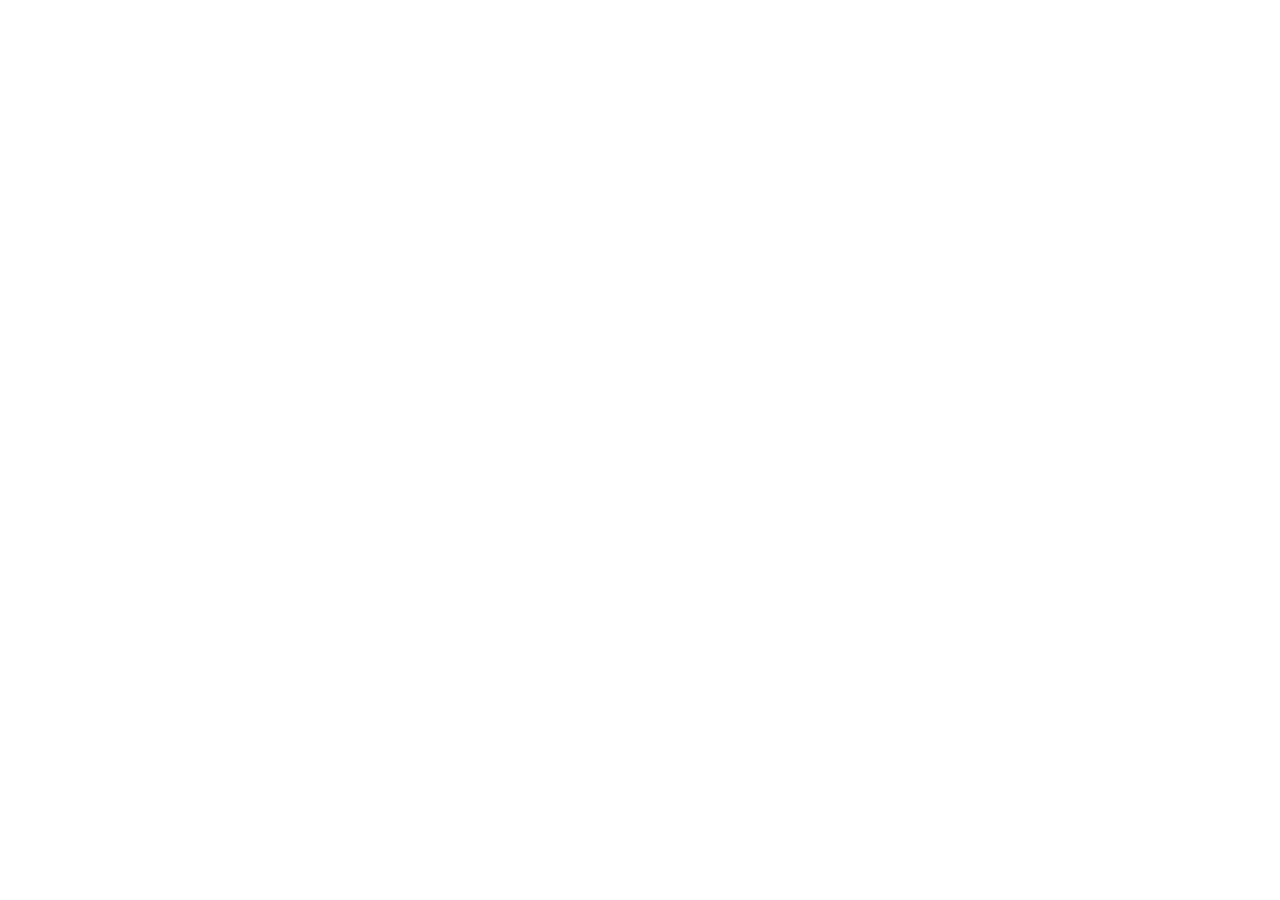
==== index.html @ eeb8bf6c "Add files via upload -initial commit" ====
<!DOCTYPE html>
  <html lang="en">
    <head>
      <meta charset="UTF-8" />
      <meta name="viewport" content="width=device-width, initial-scale=1.0" />
      <title>Auto Park Management Template</title>
    </head>

    <body>
      <div id="root"></div>
      <script type="module" src="/src/main.tsx"></script>
    </body>
  </html>
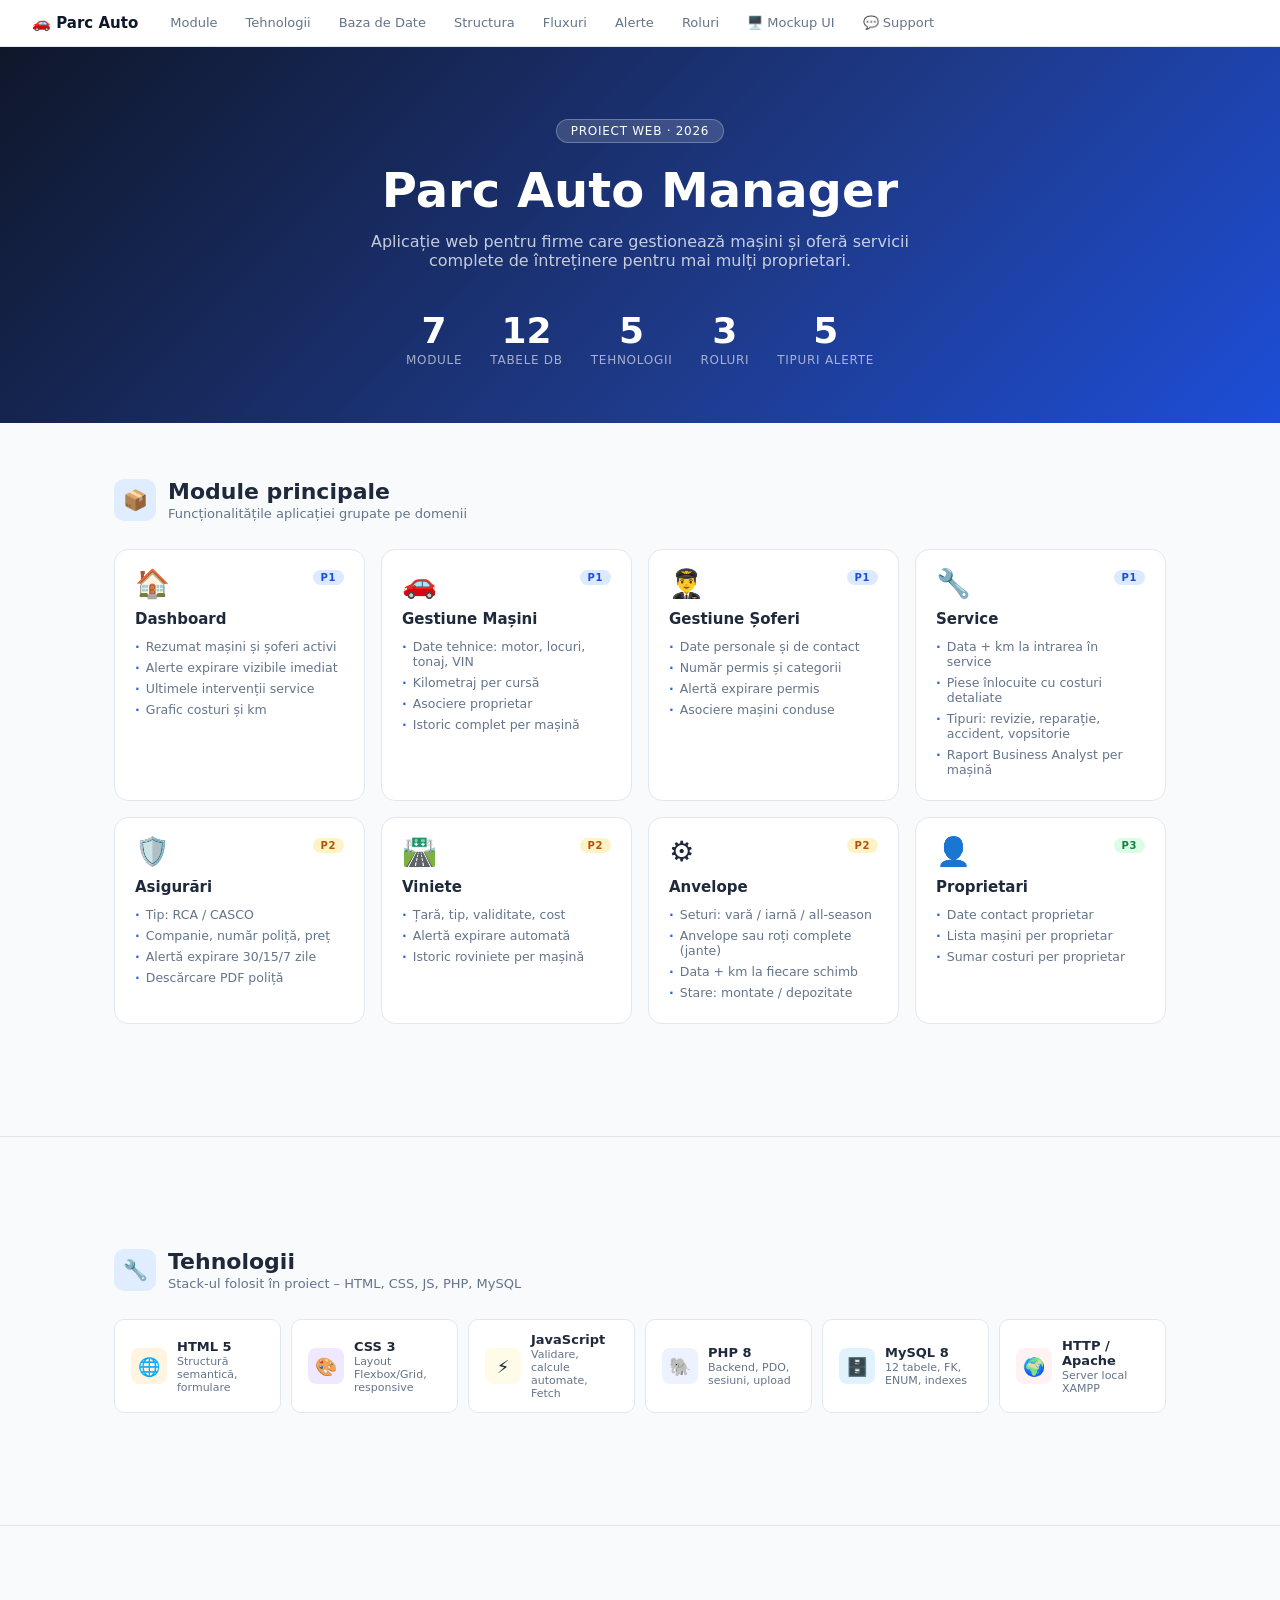
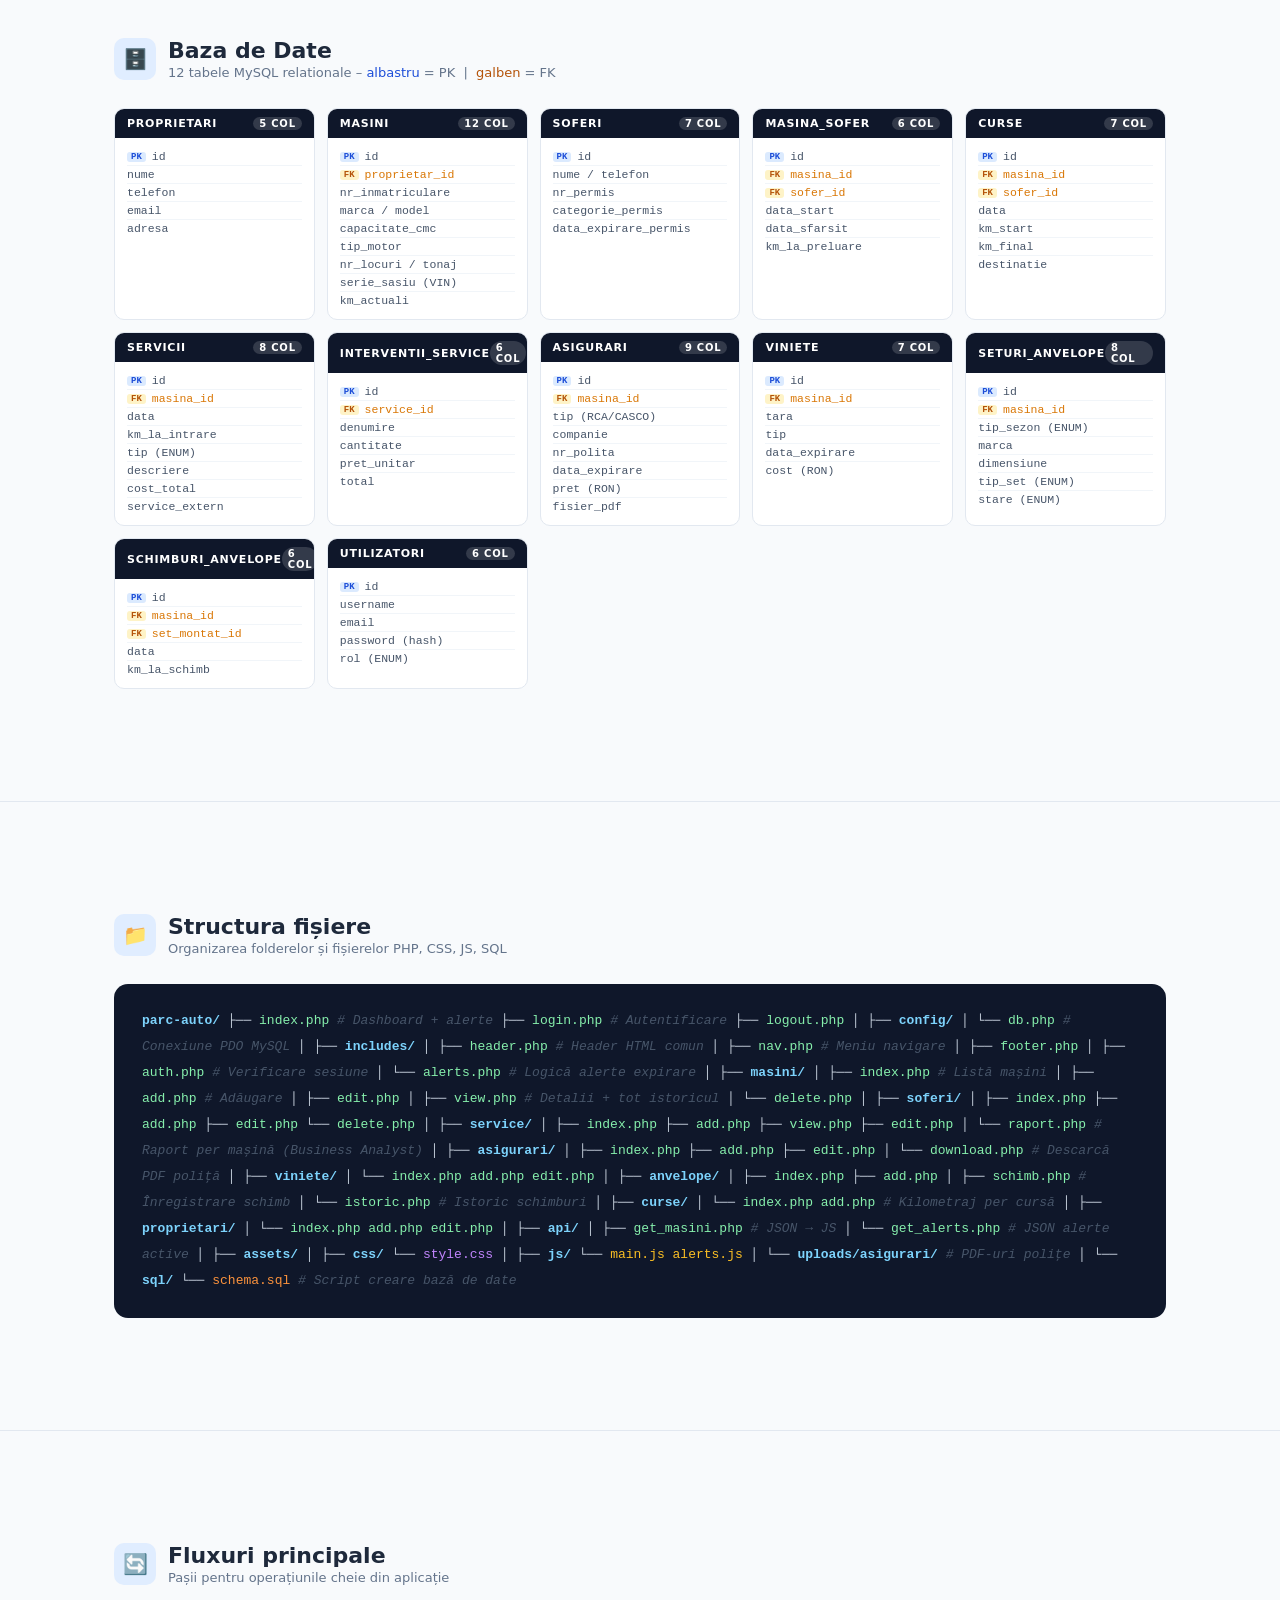
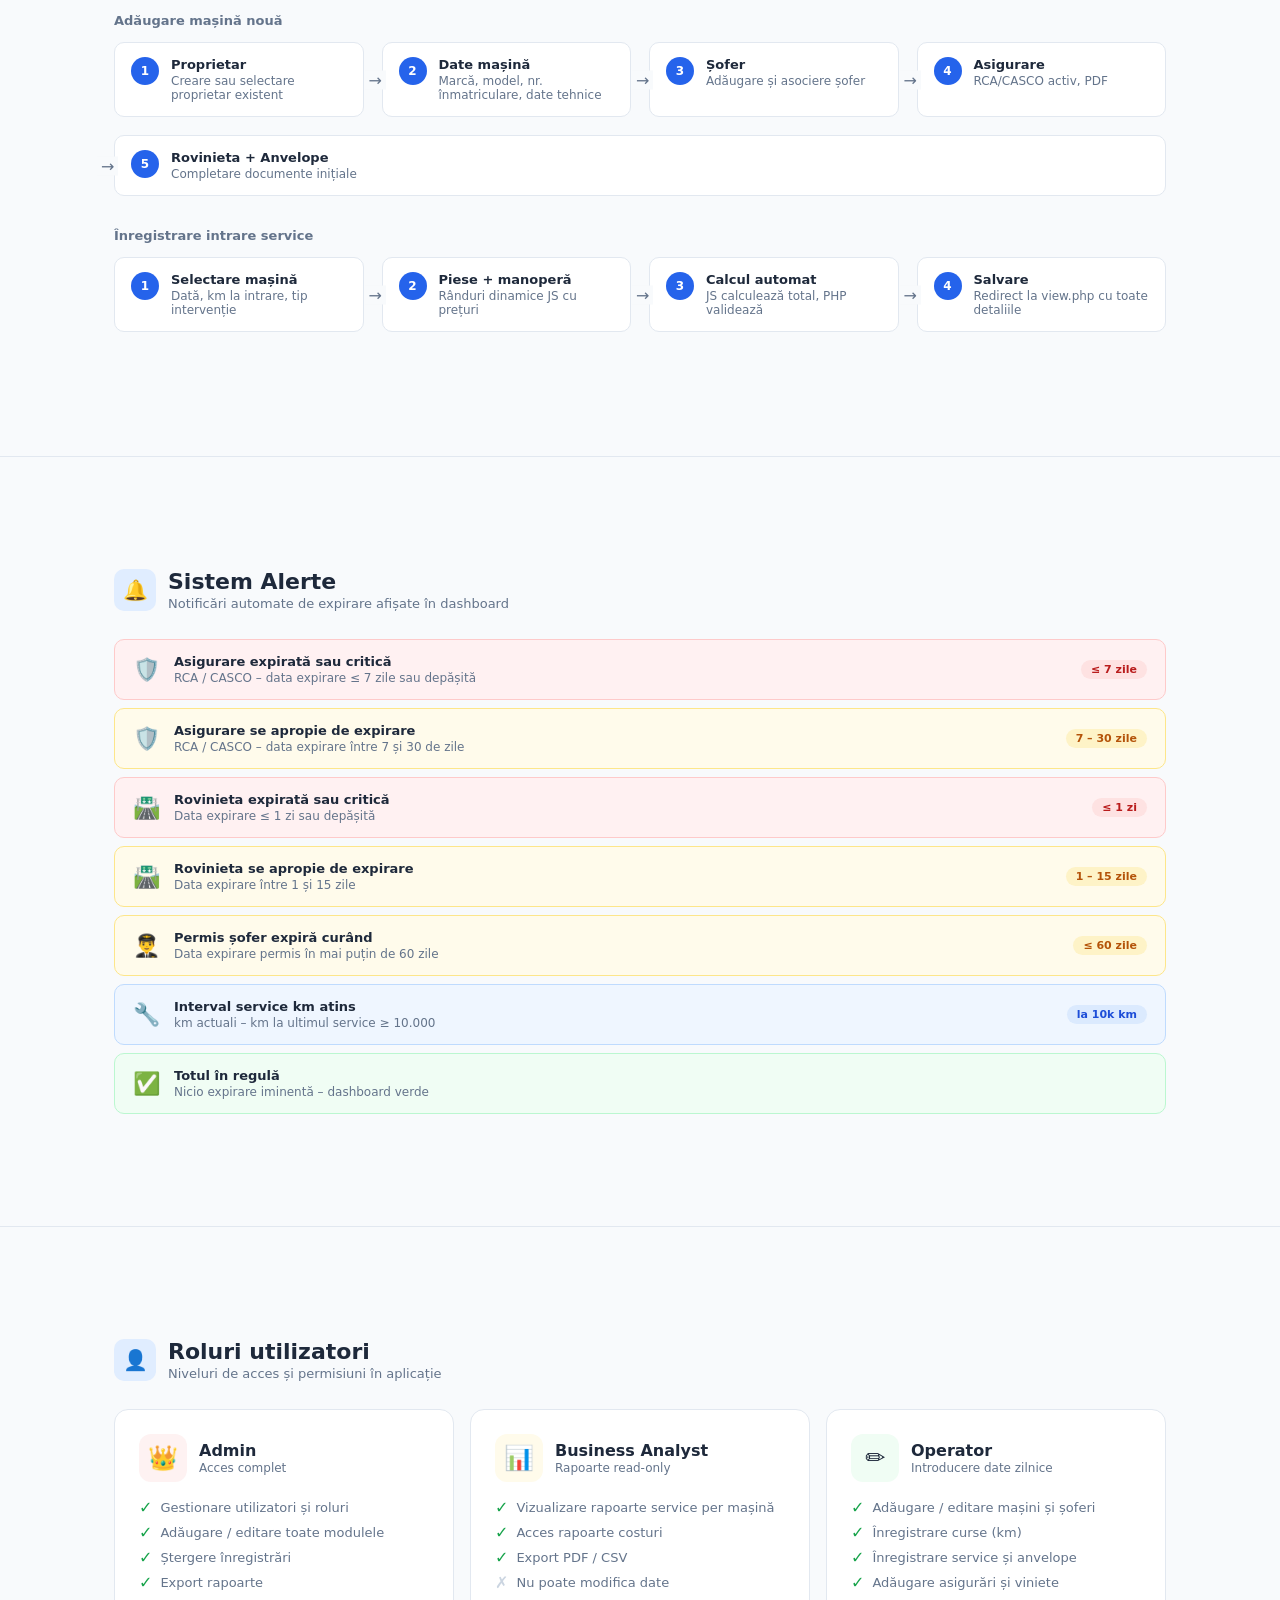
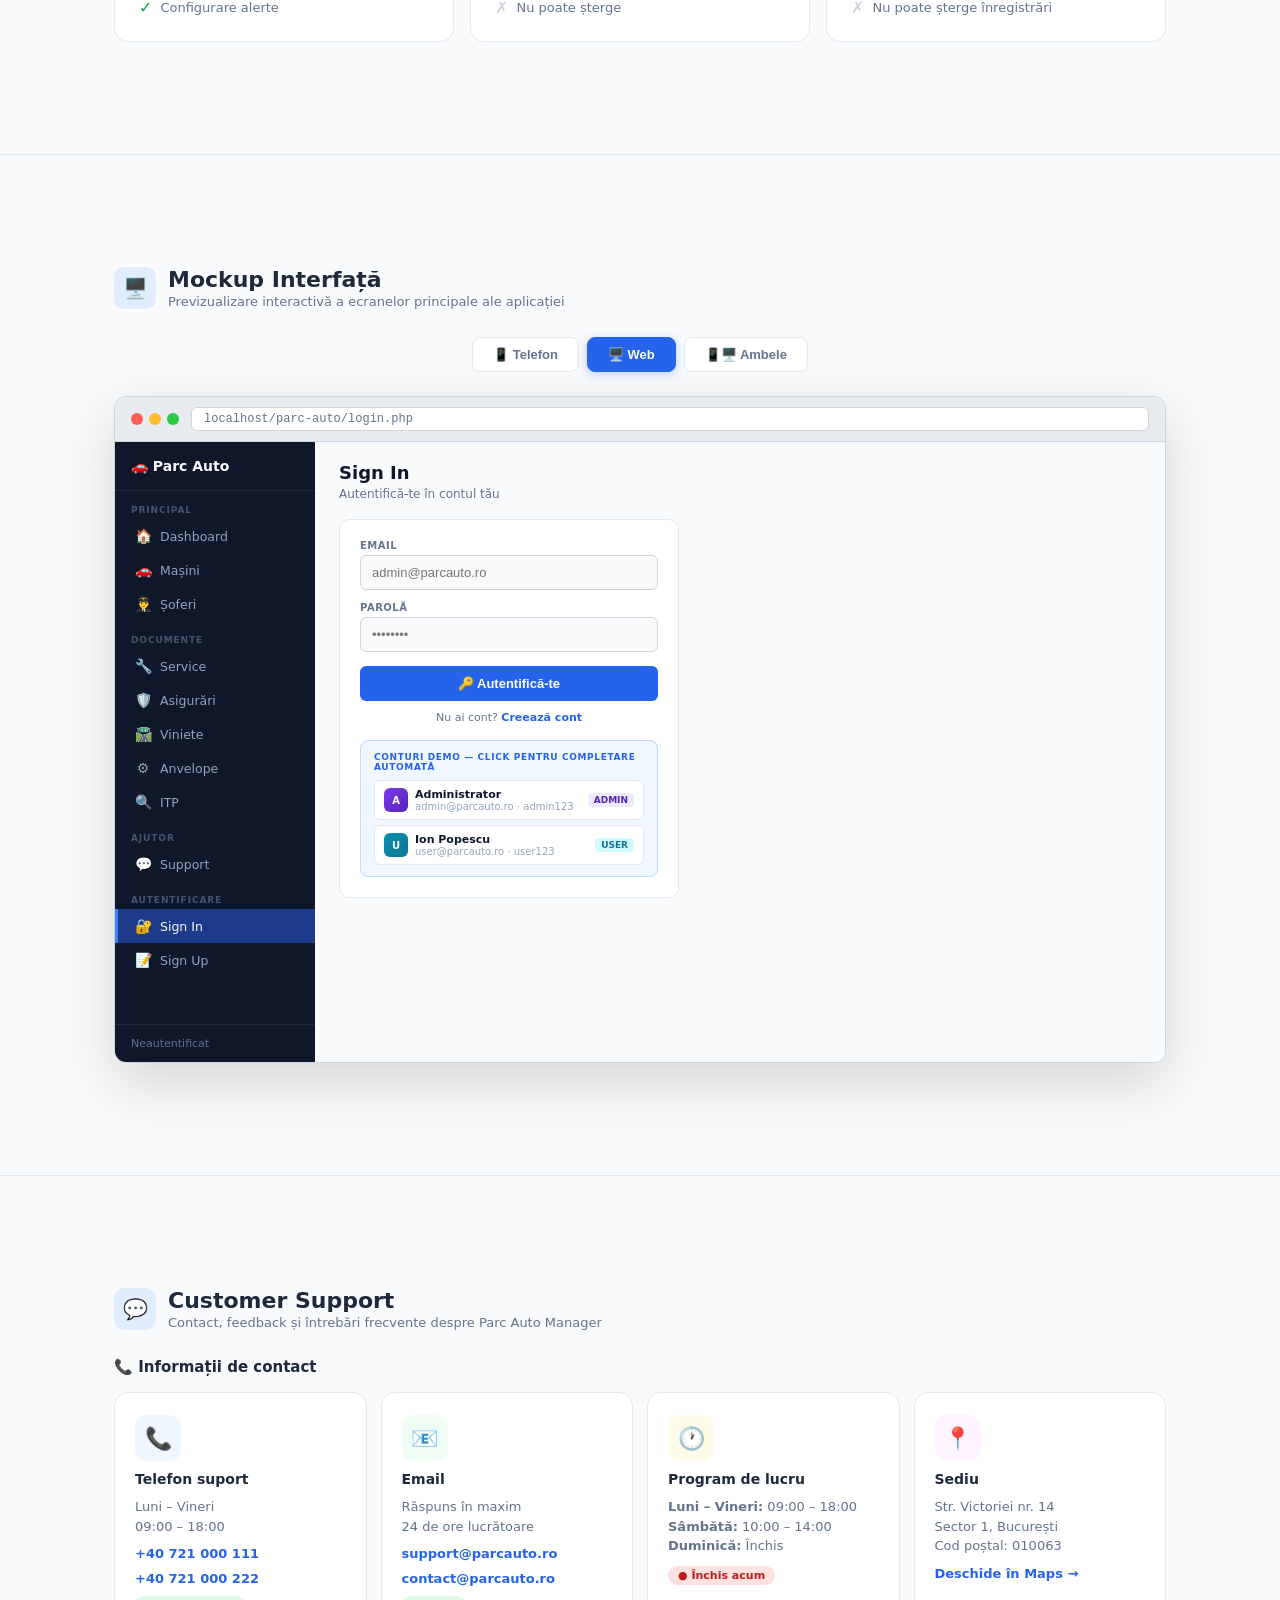
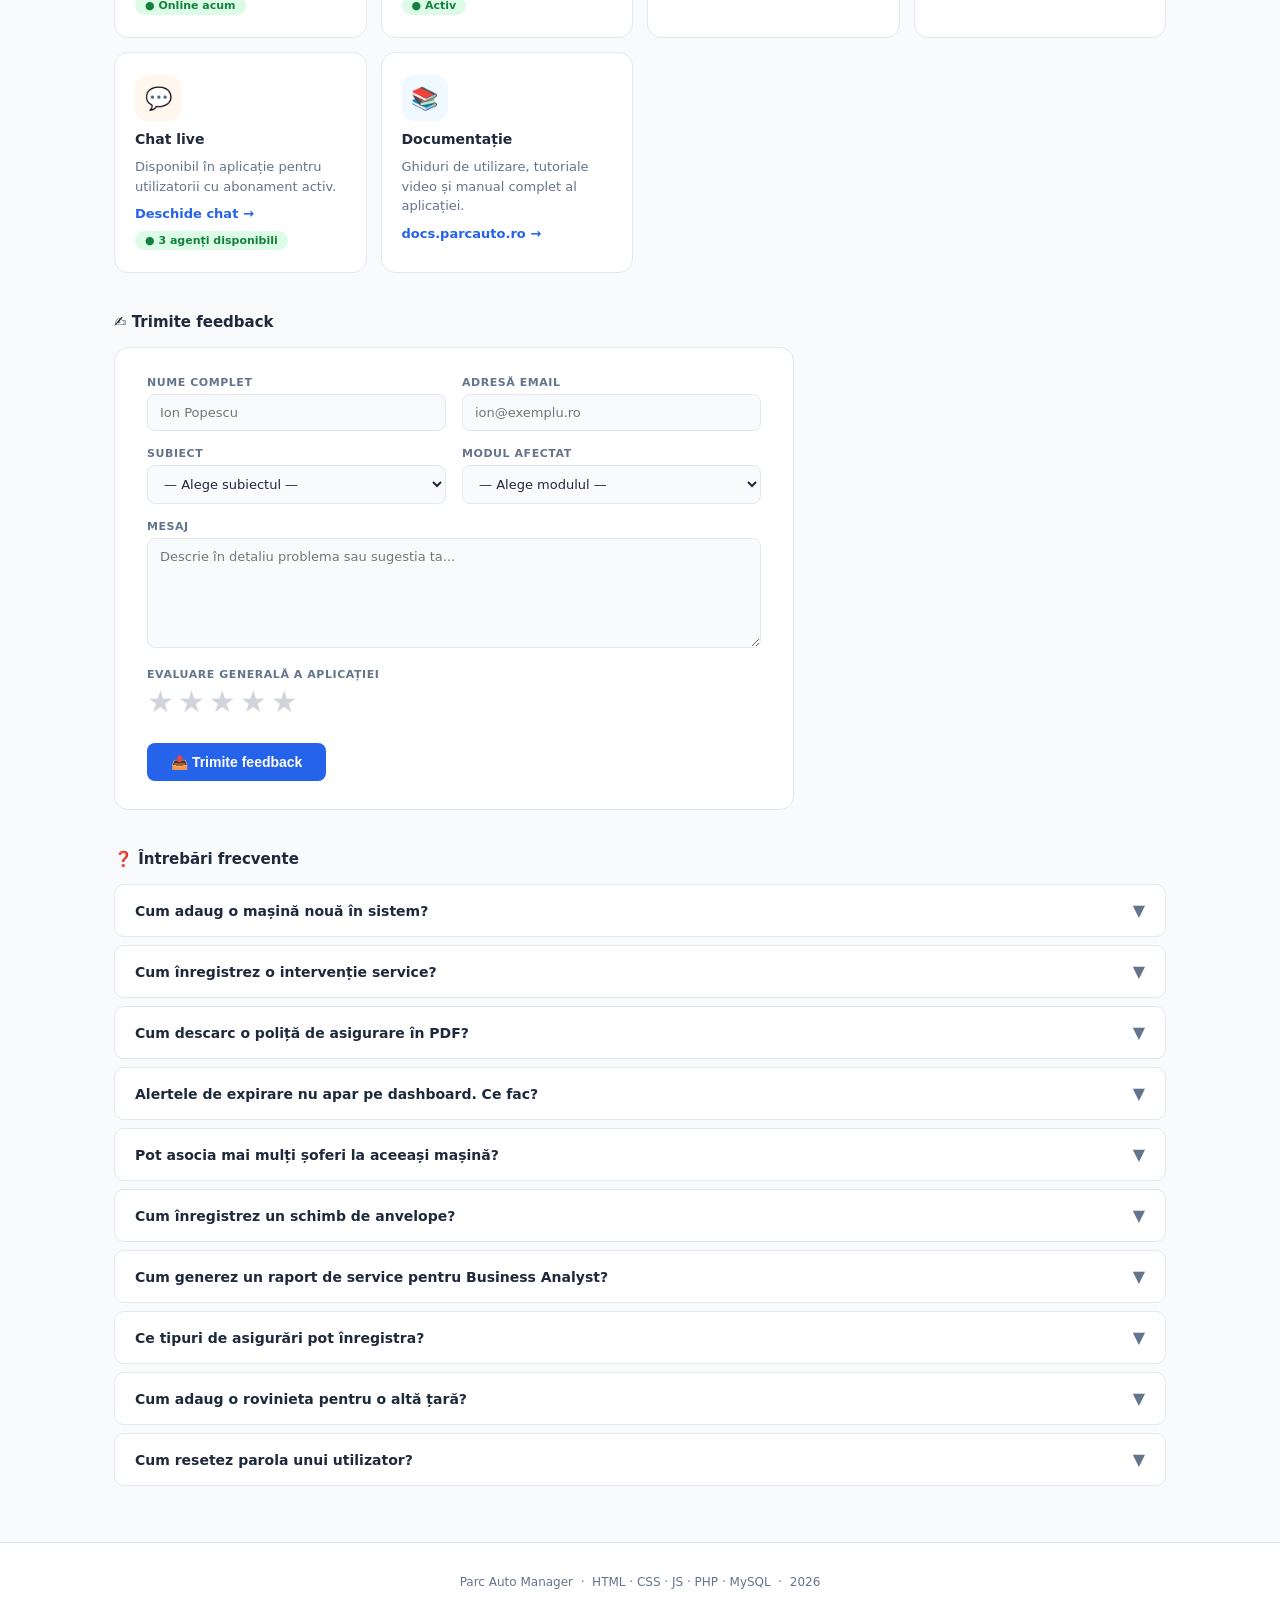
==== commit 72a10565: "design initial version" ====
--- a/index.html
+++ b/index.html
@@ -1,15 +1,3808 @@
-
-  <!DOCTYPE html>
-  <html lang="en">
-    <head>
-      <meta charset="UTF-8" />
-      <meta name="viewport" content="width=device-width, initial-scale=1.0" />
-      <title>Auto Park Management Template</title>
-    </head>
-
-    <body>
-      <div id="root"></div>
-      <script type="module" src="/src/main.tsx"></script>
-    </body>
-  </html>
-  +<!DOCTYPE html>
+<html lang="ro">
+<head>
+<meta charset="UTF-8"/>
+<meta name="viewport" content="width=device-width,initial-scale=1"/>
+<title>Parc Auto Manager – Planificare</title>
+<style>
+  :root {
+    --blue:   #2563eb;
+    --blue2:  #1d4ed8;
+    --sky:    #e0edff;
+    --green:  #16a34a;
+    --amber:  #d97706;
+    --red:    #dc2626;
+    --purple: #7c3aed;
+    --slate:  #64748b;
+    --dark:   #0f172a;
+    --border: #e2e8f0;
+    --bg:     #f8fafc;
+    --white:  #ffffff;
+    --text:   #1e293b;
+    --radius: 14px;
+  }
+
+  *, *::before, *::after { box-sizing: border-box; margin: 0; padding: 0; }
+
+  body {
+    font-family: 'Segoe UI', system-ui, -apple-system, sans-serif;
+    background: var(--bg);
+    color: var(--text);
+    scroll-behavior: smooth;
+  }
+
+  /* ── NAV ── */
+  nav {
+    position: sticky; top: 0; z-index: 200;
+    background: rgba(255,255,255,.92);
+    backdrop-filter: blur(12px);
+    border-bottom: 1px solid var(--border);
+    display: flex; align-items: center; gap: 4px;
+    padding: 0 32px;
+    overflow-x: auto;
+    -webkit-overflow-scrolling: touch;
+  }
+
+  nav a {
+    flex-shrink: 0;
+    text-decoration: none;
+    color: var(--slate);
+    font-size: 13px; font-weight: 500;
+    padding: 14px 12px;
+    border-bottom: 2px solid transparent;
+    transition: color .15s, border-color .15s;
+    white-space: nowrap;
+  }
+
+  nav a:hover { color: var(--blue); }
+  nav a.on    { color: var(--blue); border-color: var(--blue); }
+
+  .nav-brand {
+    margin-right: 16px;
+    font-weight: 700; font-size: 15px;
+    color: var(--dark);
+    border-bottom: none !important;
+    padding: 14px 0 !important;
+    display: flex; align-items: center; gap: 6px;
+  }
+
+  /* ── HERO ── */
+  .hero {
+    background: linear-gradient(135deg, #0f172a 0%, #1e3a8a 60%, #1d4ed8 100%);
+    color: white;
+    padding: 72px 32px 56px;
+    text-align: center;
+  }
+
+  .hero .chip {
+    display: inline-block;
+    background: rgba(255,255,255,.15);
+    border: 1px solid rgba(255,255,255,.25);
+    border-radius: 99px;
+    font-size: 12px; letter-spacing: .06em;
+    padding: 4px 14px; margin-bottom: 20px;
+    text-transform: uppercase;
+  }
+
+  .hero h1 { font-size: clamp(28px,5vw,48px); font-weight: 800; line-height: 1.15; }
+  .hero p  { margin-top: 14px; opacity: .75; font-size: 16px; max-width: 560px; margin-left:auto; margin-right:auto; }
+
+  .hero-stats {
+    display: flex; justify-content: center; flex-wrap: wrap;
+    gap: 28px; margin-top: 40px;
+  }
+
+  .hero-stat { text-align: center; }
+  .hero-stat .n { font-size: 36px; font-weight: 800; }
+  .hero-stat .l { font-size: 12px; opacity: .6; margin-top: 2px; text-transform: uppercase; letter-spacing: .06em; }
+
+  /* ── WRAPPER ── */
+  .wrap { max-width: 1100px; margin: 0 auto; padding: 56px 24px; }
+
+  /* ── SECTION HEADING ── */
+  .sh {
+    display: flex; align-items: center; gap: 12px;
+    margin-bottom: 28px;
+  }
+
+  .sh .ico {
+    width: 42px; height: 42px;
+    border-radius: 10px;
+    background: var(--sky);
+    display: flex; align-items: center; justify-content: center;
+    font-size: 20px; flex-shrink: 0;
+  }
+
+  .sh h2 { font-size: 22px; font-weight: 700; }
+  .sh p  { font-size: 13px; color: var(--slate); margin-top: 2px; }
+
+  /* ── DIVIDER ── */
+  .divider { border: none; border-top: 1px solid var(--border); margin: 56px 0 0; }
+
+  /* ── MODULE CARDS ── */
+  .mod-grid {
+    display: grid;
+    grid-template-columns: repeat(auto-fill, minmax(240px, 1fr));
+    gap: 16px;
+  }
+
+  .mod-card {
+    background: var(--white);
+    border: 1px solid var(--border);
+    border-radius: var(--radius);
+    padding: 20px;
+    transition: box-shadow .2s, transform .2s;
+  }
+
+  .mod-card:hover {
+    box-shadow: 0 8px 24px rgba(0,0,0,.08);
+    transform: translateY(-2px);
+  }
+
+  .mod-card .head {
+    display: flex; align-items: flex-start; justify-content: space-between;
+    margin-bottom: 12px;
+  }
+
+  .mod-card .emo { font-size: 28px; line-height: 1; }
+
+  .pri {
+    font-size: 10px; font-weight: 700; padding: 2px 8px;
+    border-radius: 99px; letter-spacing: .06em; text-transform: uppercase;
+  }
+  .p1  { background: #dbeafe; color: #1d4ed8; }
+  .p2  { background: #fef3c7; color: #b45309; }
+  .p3  { background: #dcfce7; color: #15803d; }
+
+  .mod-card h3 { font-size: 15px; font-weight: 700; margin-bottom: 8px; }
+
+  .mod-card ul { list-style: none; }
+  .mod-card li {
+    font-size: 12.5px; color: var(--slate);
+    padding: 3px 0; display: flex; gap: 6px; align-items: baseline;
+  }
+  .mod-card li::before { content: "·"; color: var(--blue); font-weight: bold; flex-shrink: 0; }
+
+  /* ── TECH PILLS ── */
+  .tech-row { display: flex; flex-wrap: wrap; gap: 10px; }
+
+  .tech {
+    display: flex; align-items: center; gap: 10px;
+    background: var(--white); border: 1px solid var(--border);
+    border-radius: 10px; padding: 12px 16px;
+    min-width: 140px; flex: 1;
+  }
+
+  .tech .dot {
+    width: 36px; height: 36px; border-radius: 8px;
+    display: flex; align-items: center; justify-content: center;
+    font-size: 18px; flex-shrink: 0;
+  }
+
+  .tech .name { font-weight: 700; font-size: 13px; }
+  .tech .role { font-size: 11px; color: var(--slate); margin-top: 1px; }
+
+  /* ── DB TABLE ── */
+  .db-grid {
+    display: grid;
+    grid-template-columns: repeat(auto-fill, minmax(200px, 1fr));
+    gap: 12px;
+  }
+
+  .db-card {
+    background: var(--white);
+    border: 1px solid var(--border);
+    border-radius: 10px;
+    overflow: hidden;
+  }
+
+  .db-card .db-head {
+    background: var(--dark);
+    color: white;
+    font-size: 11px; font-weight: 700;
+    padding: 8px 12px;
+    letter-spacing: .07em; text-transform: uppercase;
+    display: flex; align-items: center; justify-content: space-between;
+  }
+
+  .db-card .db-count {
+    background: rgba(255,255,255,.15);
+    border-radius: 99px;
+    font-size: 10px; padding: 1px 6px;
+  }
+
+  .db-card .db-body { padding: 10px 12px; }
+
+  .db-field {
+    font-size: 11.5px; font-family: 'Consolas', monospace;
+    padding: 2px 0; display: flex; gap: 6px; align-items: center;
+    color: #475569;
+    border-bottom: 1px solid #f1f5f9;
+  }
+
+  .db-field:last-child { border-bottom: none; }
+
+  .db-field .lbl {
+    font-size: 9px; padding: 0 4px; border-radius: 3px;
+    font-weight: 700; flex-shrink: 0;
+  }
+
+  .lbl-pk { background: #dbeafe; color: #1d4ed8; }
+  .lbl-fk { background: #fef3c7; color: #b45309; }
+
+  .db-field.fk-field { color: var(--amber); }
+
+  /* ── FILE TREE ── */
+  .tree {
+    background: #0f172a;
+    color: #cbd5e1;
+    border-radius: var(--radius);
+    padding: 24px 28px;
+    font-family: 'Consolas', 'Cascadia Code', monospace;
+    font-size: 13px;
+    line-height: 2;
+    overflow-x: auto;
+  }
+
+  .tree .d  { color: #7dd3fc; font-weight: 600; }
+  .tree .ph { color: #86efac; }
+  .tree .cs { color: #c084fc; }
+  .tree .js { color: #fbbf24; }
+  .tree .sq { color: #fb923c; }
+  .tree .cm { color: #475569; font-style: italic; }
+
+  /* ── FLOW ── */
+  .flow {
+    display: flex; flex-wrap: wrap; gap: 0;
+    counter-reset: step;
+    margin-bottom: 12px;
+  }
+
+  .flow-step {
+    display: flex; align-items: flex-start; gap: 12px;
+    background: var(--white);
+    border: 1px solid var(--border);
+    border-radius: 10px;
+    padding: 14px 16px;
+    flex: 1; min-width: 200px;
+    position: relative;
+  }
+
+  .flow-step + .flow-step::before {
+    content: '→';
+    position: absolute; left: -18px; top: 50%;
+    transform: translateY(-50%);
+    color: var(--slate); font-size: 16px;
+    background: var(--bg); padding: 0 4px;
+  }
+
+  .flow-step .num {
+    width: 28px; height: 28px; border-radius: 50%;
+    background: var(--blue); color: white;
+    font-size: 12px; font-weight: 700;
+    display: flex; align-items: center; justify-content: center;
+    flex-shrink: 0;
+  }
+
+  .flow-step h4 { font-size: 13px; font-weight: 600; }
+  .flow-step p  { font-size: 12px; color: var(--slate); margin-top: 2px; }
+
+  /* ── ALERT ROWS ── */
+  .al-list { display: flex; flex-direction: column; gap: 8px; }
+
+  .al {
+    display: flex; align-items: center; gap: 14px;
+    padding: 14px 18px; border-radius: 10px;
+    font-size: 13px; border: 1px solid;
+  }
+
+  .al-red    { background: #fff1f2; border-color: #fecaca; }
+  .al-amber  { background: #fffbeb; border-color: #fde68a; }
+  .al-blue   { background: #eff6ff; border-color: #bfdbfe; }
+  .al-green  { background: #f0fdf4; border-color: #bbf7d0; }
+
+  .al .al-ico { font-size: 22px; flex-shrink: 0; }
+  .al .al-txt strong { display: block; margin-bottom: 1px; }
+  .al .al-txt span   { color: var(--slate); font-size: 12px; }
+
+  .al .days {
+    margin-left: auto; flex-shrink: 0;
+    font-size: 11px; font-weight: 700;
+    padding: 3px 10px; border-radius: 99px;
+  }
+
+  .days-red    { background: #fee2e2; color: #b91c1c; }
+  .days-amber  { background: #fef3c7; color: #b45309; }
+  .days-blue   { background: #dbeafe; color: #1d4ed8; }
+
+  /* ── ROLES ── */
+  .role-grid { display: grid; grid-template-columns: repeat(auto-fill, minmax(260px, 1fr)); gap: 16px; }
+
+  .role-card {
+    background: var(--white);
+    border: 1px solid var(--border);
+    border-radius: var(--radius); padding: 24px;
+  }
+
+  .role-card .r-head {
+    display: flex; align-items: center; gap: 12px; margin-bottom: 16px;
+  }
+
+  .role-card .r-emo {
+    width: 48px; height: 48px; border-radius: 12px;
+    display: flex; align-items: center; justify-content: center;
+    font-size: 24px;
+  }
+
+  .role-card h3 { font-size: 16px; font-weight: 700; }
+  .role-card .r-sub { font-size: 12px; color: var(--slate); margin-top: 1px; }
+
+  .perm-list { list-style: none; display: flex; flex-direction: column; gap: 6px; }
+
+  .perm-list li {
+    font-size: 13px; display: flex; align-items: center; gap: 8px; color: var(--slate);
+  }
+
+  .perm-list li .ok  { color: var(--green); font-size: 16px; }
+  .perm-list li .no  { color: #cbd5e1;      font-size: 16px; }
+
+  /* ── SUPPORT ── */
+  .sup-grid {
+    display: grid;
+    grid-template-columns: repeat(auto-fill, minmax(220px, 1fr));
+    gap: 14px;
+    margin-bottom: 14px;
+  }
+
+  .sup-card {
+    background: var(--white);
+    border: 1px solid var(--border);
+    border-radius: var(--radius);
+    padding: 22px 20px;
+    display: flex; flex-direction: column; gap: 10px;
+    transition: box-shadow .2s, transform .2s;
+  }
+
+  .sup-card:hover {
+    box-shadow: 0 8px 24px rgba(0,0,0,.07);
+    transform: translateY(-2px);
+  }
+
+  .sup-card .sc-ico {
+    width: 46px; height: 46px; border-radius: 12px;
+    display: flex; align-items: center; justify-content: center;
+    font-size: 22px; flex-shrink: 0;
+  }
+
+  .sup-card h4 { font-size: 14px; font-weight: 700; color: var(--text); }
+  .sup-card p  { font-size: 13px; color: var(--slate); line-height: 1.5; }
+  .sup-card a  { font-size: 13px; font-weight: 600; color: var(--blue); text-decoration: none; }
+  .sup-card a:hover { text-decoration: underline; }
+
+  .sup-badge {
+    display: inline-flex; align-items: center; gap: 5px;
+    font-size: 11px; font-weight: 600; padding: 3px 10px;
+    border-radius: 99px; width: fit-content;
+  }
+
+  .sup-badge.online  { background: #dcfce7; color: #15803d; }
+  .sup-badge.offline { background: #fee2e2; color: #b91c1c; }
+
+  /* ── AUTH MOCKUP ── */
+  .auth-frames {
+    display: grid;
+    grid-template-columns: 1fr 1fr;
+    gap: 24px;
+    margin-bottom: 32px;
+  }
+
+  @media(max-width:820px){ .auth-frames { grid-template-columns:1fr; } }
+
+  .auth-frame-label {
+    font-size: 12px; font-weight: 700; text-transform: uppercase;
+    letter-spacing: .07em; color: var(--slate);
+    margin-bottom: 10px; display: flex; align-items: center; gap: 8px;
+  }
+
+  /* mini browser for auth */
+  .auth-browser {
+    border-radius: 12px; border: 1px solid #cbd5e1;
+    box-shadow: 0 12px 40px rgba(0,0,0,.10); overflow: hidden;
+    background: #fff;
+  }
+
+  .auth-chrome {
+    background: #e8ecf0; padding: 8px 14px;
+    display: flex; align-items: center; gap: 10px;
+    border-bottom: 1px solid #cbd5e1;
+  }
+
+  .auth-dots { display:flex; gap:5px; }
+  .auth-dots span { width:10px; height:10px; border-radius:50%; display:block; }
+
+  .auth-url {
+    flex:1; background:#fff; border-radius:5px;
+    padding:3px 10px; font-size:11px; color:#64748b;
+    font-family:monospace; border:1px solid #d1d5db;
+  }
+
+  .auth-body {
+    background: linear-gradient(135deg, #f8fafc 0%, #e0edff 100%);
+    padding: 28px 20px;
+    display: flex; justify-content: center;
+  }
+
+  /* auth card inside browser */
+  .auth-card {
+    background: #fff; border-radius: 16px;
+    border: 1px solid #e2e8f0;
+    box-shadow: 0 6px 28px rgba(37,99,235,.09);
+    width: 100%; max-width: 340px;
+    padding: 28px 26px;
+  }
+
+  .auth-card-hd {
+    text-align: center; margin-bottom: 22px;
+  }
+
+  .auth-card-ico {
+    width: 46px; height: 46px;
+    background: linear-gradient(135deg, #2563eb, #1d4ed8);
+    border-radius: 13px;
+    display: flex; align-items: center; justify-content: center;
+    font-size: 20px; margin: 0 auto 12px;
+    box-shadow: 0 4px 14px rgba(37,99,235,.28);
+  }
+
+  .auth-card h3 {
+    font-size: 17px; font-weight: 700; color: #0f172a;
+  }
+
+  .auth-card .auth-sub {
+    font-size: 12px; color: #64748b; margin-top: 4px;
+  }
+
+  .auth-fgroup { margin-bottom: 12px; }
+
+  .auth-fgroup label {
+    display: block; font-size: 10px; font-weight: 700;
+    text-transform: uppercase; letter-spacing: .05em;
+    color: #64748b; margin-bottom: 4px;
+  }
+
+  .auth-input, .auth-select {
+    width: 100%; padding: 9px 11px;
+    border: 1.5px solid #e2e8f0; border-radius: 8px;
+    font-size: 12px; color: #334155; background: #f8fafc;
+    font-family: inherit;
+  }
+
+  .auth-input:focus-within, .auth-select:focus-within {
+    border-color: #2563eb;
+  }
+
+  .auth-btn {
+    width: 100%; padding: 10px;
+    background: linear-gradient(135deg, #2563eb, #1d4ed8);
+    color: #fff; border: none; border-radius: 8px;
+    font-size: 13px; font-weight: 700;
+    cursor: pointer; font-family: inherit;
+    box-shadow: 0 3px 12px rgba(37,99,235,.32);
+    margin-top: 4px;
+  }
+
+  .auth-link-row {
+    text-align: center; font-size: 11px; color: #64748b;
+    margin-top: 14px;
+  }
+
+  .auth-link-row a { color: #2563eb; font-weight: 600; text-decoration: none; }
+
+  .auth-remember {
+    display: flex; align-items: center; gap: 6px;
+    font-size: 11px; color: #64748b; margin: 8px 0 12px;
+  }
+
+  /* demo accounts strip */
+  .demo-strip {
+    background: #f0f7ff; border: 1px solid #bfdbfe;
+    border-radius: 10px; padding: 12px 14px; margin-top: 20px;
+  }
+
+  .demo-strip-title {
+    font-size: 9px; font-weight: 700; text-transform: uppercase;
+    letter-spacing: .08em; color: #2563eb; margin-bottom: 8px;
+  }
+
+  .demo-accs { display: flex; flex-direction: column; gap: 6px; }
+
+  .demo-acc {
+    background: #fff; border: 1px solid #e2e8f0;
+    border-radius: 7px; padding: 8px 10px;
+    display: flex; align-items: center; justify-content: space-between;
+  }
+
+  .demo-acc-l { display: flex; align-items: center; gap: 8px; }
+
+  .demo-av {
+    width: 26px; height: 26px; border-radius: 7px;
+    display: flex; align-items: center; justify-content: center;
+    font-size: 11px; font-weight: 800; color: #fff;
+  }
+
+  .av-adm { background: linear-gradient(135deg,#7c3aed,#5b21b6); }
+  .av-usr { background: linear-gradient(135deg,#0891b2,#0e7490); }
+
+  .demo-acc-name { font-size: 11px; font-weight: 600; color: #0f172a; }
+  .demo-acc-cred { font-size: 10px; color: #94a3b8; }
+
+  .demo-role {
+    font-size: 9px; font-weight: 700; text-transform: uppercase;
+    letter-spacing: .06em; padding: 2px 7px; border-radius: 99px;
+  }
+
+  .dr-adm { background: #ede9fe; color: #5b21b6; }
+  .dr-usr { background: #cffafe; color: #0e7490; }
+
+  /* access comparison table */
+  .access-table-wrap {
+    background: #fff; border: 1px solid var(--border);
+    border-radius: var(--radius); overflow: hidden;
+    margin-top: 0;
+  }
+
+  .access-table-head {
+    background: var(--dark); color: #f8fafc;
+    padding: 14px 20px; font-size: 13px; font-weight: 700;
+    display: flex; align-items: center; gap: 8px;
+  }
+
+  table.acc-tbl {
+    width: 100%; border-collapse: collapse; font-size: 13px;
+  }
+
+  table.acc-tbl thead th {
+    background: #f8fafc; padding: 10px 16px;
+    text-align: left; font-size: 11px; font-weight: 700;
+    color: #64748b; border-bottom: 1px solid #e2e8f0;
+    white-space: nowrap;
+  }
+
+  table.acc-tbl tbody td {
+    padding: 10px 16px; border-bottom: 1px solid #f1f5f9;
+    color: #334155; vertical-align: middle;
+  }
+
+  table.acc-tbl tbody tr:last-child td { border-bottom: none; }
+  table.acc-tbl tbody tr:hover td { background: #f8fafc; }
+
+  .acc-yes { color: #16a34a; font-size: 17px; font-weight: 700; }
+  .acc-no  { color: #cbd5e1; font-size: 17px; }
+
+  /* feedback form */
+  .fb-wrap {
+    background: var(--white);
+    border: 1px solid var(--border);
+    border-radius: var(--radius);
+    padding: 28px 32px;
+    max-width: 680px;
+  }
+
+  .fb-row { display: grid; grid-template-columns: 1fr 1fr; gap: 16px; margin-bottom: 16px; }
+  .fb-row.full { grid-template-columns: 1fr; }
+
+  .fb-field label {
+    display: block; font-size: 11px; font-weight: 700;
+    color: var(--slate); margin-bottom: 5px;
+    text-transform: uppercase; letter-spacing: .05em;
+  }
+
+  .fb-input, .fb-select, .fb-textarea {
+    width: 100%; padding: 10px 12px; border-radius: 8px;
+    border: 1.5px solid var(--border); font-size: 13px;
+    color: var(--text); background: var(--bg);
+    font-family: inherit;
+    transition: border-color .15s, box-shadow .15s;
+    outline: none;
+  }
+
+  .fb-input:focus, .fb-select:focus, .fb-textarea:focus {
+    border-color: var(--blue);
+    box-shadow: 0 0 0 3px rgba(37,99,235,.1);
+    background: var(--white);
+  }
+
+  .fb-textarea { resize: vertical; min-height: 110px; }
+
+  /* star rating */
+  .star-rating { display: flex; gap: 4px; margin-top: 6px; }
+  .star-rating span { font-size: 30px; cursor: pointer; color: #d1d5db; transition: color .1s, transform .12s; line-height: 1; user-select: none; }
+  .star-rating span:hover { transform: scale(1.2); }
+  .star-rating span.lit { color: #f59e0b; }
+  .star-rating.sm span { font-size: 20px; }
+
+  .fb-submit {
+    display: inline-flex; align-items: center; gap: 8px;
+    background: var(--blue); color: white;
+    padding: 11px 24px; border-radius: 8px;
+    border: none; font-size: 14px; font-weight: 600;
+    cursor: pointer; transition: background .15s, transform .1s;
+    margin-top: 6px;
+  }
+
+  .fb-submit:hover { background: var(--blue2); transform: translateY(-1px); }
+  .fb-submit:active { transform: translateY(0); }
+
+  /* faq accordion */
+  .faq-list { display: flex; flex-direction: column; gap: 8px; }
+
+  .faq-item {
+    background: var(--white);
+    border: 1px solid var(--border);
+    border-radius: 10px;
+    overflow: hidden;
+    transition: box-shadow .2s;
+  }
+
+  .faq-item.open { box-shadow: 0 4px 16px rgba(0,0,0,.06); border-color: #bfdbfe; }
+
+  .faq-q {
+    width: 100%; display: flex; align-items: center; justify-content: space-between;
+    padding: 16px 20px; gap: 16px;
+    background: none; border: none; cursor: pointer;
+    font-size: 14px; font-weight: 600; color: var(--text);
+    text-align: left; font-family: inherit;
+    transition: background .12s;
+  }
+
+  .faq-q:hover { background: #f8fafc; }
+  .faq-item.open .faq-q { color: var(--blue); }
+
+  .faq-arrow {
+    font-size: 16px; flex-shrink: 0;
+    transition: transform .2s; color: var(--slate);
+  }
+
+  .faq-item.open .faq-arrow { transform: rotate(180deg); color: var(--blue); }
+
+  .faq-a {
+    max-height: 0; overflow: hidden;
+    transition: max-height .3s ease, padding .3s;
+    padding: 0 20px; font-size: 13.5px; color: var(--slate); line-height: 1.7;
+  }
+
+  .faq-item.open .faq-a { max-height: 300px; padding: 0 20px 16px; }
+
+  .faq-a code {
+    background: #f1f5f9; padding: 1px 6px; border-radius: 4px;
+    font-size: 12px; color: #1d4ed8; font-family: 'Consolas', monospace;
+  }
+
+  /* ── FOOTER ── */
+  footer {
+    text-align: center; padding: 32px;
+    color: var(--slate); font-size: 12px;
+    border-top: 1px solid var(--border);
+    background: var(--white);
+  }
+
+  /* ── MISC ── */
+  section { scroll-margin-top: 52px; }
+
+  .sep { height: 1px; background: var(--border); margin: 56px 0; }
+
+  /* ── VIEW TOGGLE BAR ── */
+  .mv-bar {
+    display: flex; gap: 8px; justify-content: center; margin-bottom: 24px;
+  }
+  .mv-btn {
+    display: flex; align-items: center; gap: 6px;
+    padding: 9px 20px; border-radius: 8px; cursor: pointer;
+    border: 1.5px solid var(--border); background: var(--white);
+    color: var(--slate); font-size: 13px; font-weight: 600;
+    transition: all .15s;
+  }
+  .mv-btn:hover { border-color: var(--blue); color: var(--blue); }
+  .mv-btn.mvon  { background: var(--blue); color: #fff; border-color: var(--blue); box-shadow: 0 2px 8px rgba(37,99,235,.3); }
+
+  /* view container defaults: phone hidden */
+  #mv-phone { display: none; }
+
+  /* phone mode */
+  .mv-container.mode-phone #mv-web   { display: none; }
+  .mv-container.mode-phone #mv-phone { display: flex; justify-content: center; }
+
+  /* both mode */
+  .mv-container.mode-both {
+    display: flex; gap: 28px; align-items: flex-start;
+    overflow-x: auto; padding-bottom: 8px;
+  }
+  .mv-container.mode-both #mv-phone { display: flex; flex-direction: column; align-items: center; flex-shrink: 0; zoom: .78; }
+  .mv-container.mode-both #mv-web   { flex-shrink: 0; width: 720px; zoom: .60; }
+
+  /* ── PHONE FRAME ── */
+  .mock-phone-frame {
+    width: 290px; background: #1c1c1e; border-radius: 46px;
+    padding: 14px;
+    box-shadow: 0 0 0 1px #3a3a3c, 0 0 0 3px #1c1c1e, 0 0 0 4px #48484a, 0 28px 70px rgba(0,0,0,.55);
+  }
+  .mph-dyn-island {
+    width: 108px; height: 30px; background: #1c1c1e; border-radius: 0 0 20px 20px;
+    margin: -14px auto 0; position: relative; z-index: 2;
+    display: flex; align-items: center; justify-content: center; gap: 8px;
+  }
+  .mph-dyn-island::before { content:''; width:10px; height:10px; border-radius:50%; background:#2c2c2e; }
+  .mph-dyn-island::after  { content:''; width:44px; height:6px; border-radius:3px; background:#2c2c2e; }
+  .mph-screen {
+    background: #f8fafc; border-radius: 34px; overflow: hidden;
+    height: 580px; display: flex; flex-direction: column;
+  }
+  .mph-statusbar {
+    background: #0f172a; color: #f8fafc;
+    padding: 10px 18px 8px; display: flex; align-items: center; justify-content: space-between;
+    font-size: 11px; font-weight: 600; flex-shrink: 0;
+  }
+  .mph-topbar {
+    background: #0f172a; color: #f8fafc;
+    padding: 10px 16px 12px; display: flex; align-items: center; gap: 10px;
+    font-size: 14px; font-weight: 700; flex-shrink: 0;
+  }
+  .mph-topbar .mph-back { font-size: 16px; opacity:.7; cursor: pointer; }
+  .mph-main {
+    flex: 1; overflow-y: auto; padding: 14px;
+    scroll-behavior: smooth;
+    background: #f8fafc;
+  }
+  .mph-main::-webkit-scrollbar { width: 3px; }
+  .mph-main::-webkit-scrollbar-thumb { background: #cbd5e1; border-radius: 3px; }
+  .mph-bottomnav {
+    background: #fff; border-top: 1px solid #e2e8f0;
+    display: flex; height: 60px; flex-shrink: 0; padding: 0 2px;
+  }
+  .mph-navitem {
+    flex: 1; display: flex; flex-direction: column; align-items: center;
+    justify-content: center; gap: 2px; cursor: pointer;
+    border-radius: 8px; transition: background .12s;
+  }
+  .mph-navitem:hover { background: #f1f5f9; }
+  .mph-navitem.mn-on .mn-ico { filter: none; }
+  .mn-ico { font-size: 19px; line-height: 1; }
+  .mn-lbl { font-size: 9px; color: #94a3b8; }
+  .mph-navitem.mn-on .mn-lbl { color: #2563eb; font-weight: 700; }
+  .mph-homeind { height: 4px; width: 100px; background: #1c1c1e; border-radius: 2px; margin: 6px auto -2px; opacity:.3; }
+
+  /* phone screen panes */
+  .mph-pane { display: none; }
+  .mph-pane.mph-on { display: block; }
+
+  /* phone card UI */
+  .ph-alert {
+    display: flex; gap: 8px; align-items: flex-start;
+    padding: 10px 12px; border-radius: 10px; font-size: 11.5px;
+    margin-bottom: 7px; border: 1px solid;
+  }
+  .ph-alert.pha-r { background:#fff1f2; border-color:#fca5a5; color:#991b1b; }
+  .ph-alert.pha-a { background:#fffbeb; border-color:#fcd34d; color:#92400e; }
+  .ph-alert.pha-g { background:#f0fdf4; border-color:#86efac; color:#14532d; }
+  .ph-alert .phi  { font-size:15px; flex-shrink:0; }
+
+  .ph-stats { display:grid; grid-template-columns:1fr 1fr; gap:8px; margin:12px 0; }
+  .ph-stat  { background:#fff; border:1px solid #e2e8f0; border-radius:10px; padding:12px; text-align:center; }
+  .ph-stat .psn { font-size:22px; font-weight:800; color:#1d4ed8; }
+  .ph-stat .psl { font-size:10px; color:#64748b; margin-top:3px; }
+
+  .ph-section { font-size:11px; font-weight:700; color:#0f172a; text-transform:uppercase; letter-spacing:.07em; margin:14px 0 8px; }
+
+  .ph-card { background:#fff; border:1px solid #e2e8f0; border-radius:10px; padding:12px; margin-bottom:8px; }
+  .ph-card-head { display:flex; align-items:flex-start; justify-content:space-between; margin-bottom:5px; }
+  .ph-card-title { font-size:13px; font-weight:700; color:#0f172a; }
+  .ph-card-sub   { font-size:11px; color:#64748b; margin-top:2px; }
+  .ph-card-row   { display:flex; gap:6px; flex-wrap:wrap; margin-top:7px; }
+
+  .ph-btn-full { width:100%; padding:10px; background:#2563eb; color:#fff; border:none; border-radius:8px; font-size:12px; font-weight:700; cursor:pointer; margin-top:6px; }
+  .ph-btn-ghost { padding:5px 10px; background:#f1f5f9; color:#475569; border:1px solid #e2e8f0; border-radius:6px; font-size:10px; font-weight:600; cursor:pointer; }
+
+  .ph-field { margin-bottom:10px; }
+  .ph-field label { display:block; font-size:10px; font-weight:600; color:#64748b; margin-bottom:3px; text-transform:uppercase; }
+  .ph-input, .ph-select { width:100%; padding:8px 10px; border-radius:7px; border:1px solid #d1d5db; font-size:12px; background:#f9fafb; }
+  .ph-row2 { display:grid; grid-template-columns:1fr 1fr; gap:8px; }
+  .ph-divider { height:1px; background:#f1f5f9; margin:12px 0; }
+
+  .ph-piese-row { display:flex; gap:6px; align-items:center; margin-bottom:6px; }
+  .ph-piese-row .ph-input { font-size:11px; padding:6px 8px; }
+  .ph-total-row { display:flex; justify-content:space-between; align-items:center; padding:10px 0 0; border-top:1px solid #e2e8f0; margin-top:4px; }
+  .ph-total-row .ptl { font-size:12px; color:#64748b; }
+  .ph-total-row .ptv { font-size:16px; font-weight:800; color:#1d4ed8; }
+
+  /* ══════════════ MOCKUP STYLES ══════════════ */
+  .mock-browser {
+    border-radius: 12px;
+    border: 1px solid #cbd5e1;
+    box-shadow: 0 20px 60px rgba(0,0,0,.15);
+    overflow: hidden;
+    background: #fff;
+  }
+
+  .mock-chrome {
+    background: #e8ecf0;
+    padding: 10px 16px;
+    display: flex; align-items: center; gap: 12px;
+    border-bottom: 1px solid #cbd5e1;
+  }
+
+  .mock-dots { display: flex; gap: 6px; }
+  .mock-dots span {
+    width: 12px; height: 12px; border-radius: 50%;
+    display: block;
+  }
+
+  .mock-url {
+    flex: 1; background: #fff; border-radius: 6px;
+    padding: 4px 12px; font-size: 12px; color: #64748b;
+    font-family: monospace; border: 1px solid #d1d5db;
+  }
+
+  /* app shell */
+  .mock-shell { display: flex; height: 620px; }
+
+  .mock-sb {
+    width: 200px; background: #0f172a; color: #cbd5e1;
+    display: flex; flex-direction: column; flex-shrink: 0;
+    overflow: hidden;
+  }
+
+  .mock-sb-logo {
+    padding: 16px; font-weight: 700; font-size: 14px;
+    color: #f8fafc; border-bottom: 1px solid #1e293b;
+    display: flex; align-items: center; gap: 8px;
+  }
+
+  .mock-sb-section {
+    font-size: 9px; text-transform: uppercase;
+    letter-spacing: .1em; color: #475569;
+    padding: 14px 16px 4px; font-weight: 600;
+  }
+
+  .mock-sb a {
+    display: flex; align-items: center; gap: 8px;
+    padding: 9px 16px; font-size: 12.5px; color: #94a3b8;
+    cursor: pointer; text-decoration: none;
+    border-left: 3px solid transparent;
+    transition: all .12s;
+  }
+
+  .mock-sb a:hover { color: #f1f5f9; background: #1e293b; }
+  .mock-sb a.ms-on { color: #f8fafc; background: #1e3a8a; border-left-color: #3b82f6; }
+
+  .mock-sb .ms-emo { width: 18px; text-align: center; font-size: 14px; }
+
+  /* main area */
+  .mock-main {
+    flex: 1; overflow-y: auto; background: #f8fafc;
+    padding: 20px 24px;
+  }
+
+  .ms { display: none; }
+  .ms.ms-active { display: block; }
+
+  /* page title */
+  .ms-title {
+    font-size: 18px; font-weight: 700; color: #0f172a;
+    margin-bottom: 4px;
+  }
+  .ms-sub { font-size: 12px; color: #64748b; margin-bottom: 18px; }
+
+  /* alert strip */
+  .mk-alert {
+    display: flex; align-items: center; gap: 10px;
+    padding: 10px 14px; border-radius: 8px;
+    font-size: 12px; margin-bottom: 8px;
+    border: 1px solid;
+  }
+  .mk-alert.mk-red    { background: #fff1f2; border-color: #fca5a5; color: #991b1b; }
+  .mk-alert.mk-amber  { background: #fffbeb; border-color: #fcd34d; color: #92400e; }
+  .mk-alert.mk-green  { background: #f0fdf4; border-color: #86efac; color: #14532d; }
+  .mk-alert .mk-ico   { font-size: 16px; flex-shrink: 0; }
+  .mk-alert .mk-msg   { flex: 1; }
+  .mk-alert .mk-link  {
+    font-size: 11px; font-weight: 600; padding: 3px 8px;
+    border-radius: 5px; cursor: pointer; flex-shrink: 0;
+  }
+  .mk-red .mk-link    { background: #fecaca; color: #991b1b; }
+  .mk-amber .mk-link  { background: #fde68a; color: #92400e; }
+
+  /* stat row */
+  .mk-stats {
+    display: grid; grid-template-columns: repeat(4,1fr); gap: 10px;
+    margin: 16px 0;
+  }
+  .mk-stat {
+    background: #fff; border: 1px solid #e2e8f0;
+    border-radius: 10px; padding: 14px 16px;
+  }
+  .mk-stat .mk-n { font-size: 26px; font-weight: 800; color: #1d4ed8; line-height: 1; }
+  .mk-stat .mk-l { font-size: 11px; color: #64748b; margin-top: 4px; }
+
+  /* mini table */
+  .mk-table-wrap {
+    background: #fff; border: 1px solid #e2e8f0;
+    border-radius: 10px; overflow: hidden; margin-top: 14px;
+  }
+
+  .mk-table-head {
+    display: flex; align-items: center; justify-content: space-between;
+    padding: 12px 16px; border-bottom: 1px solid #f1f5f9;
+  }
+
+  .mk-table-head span { font-size: 13px; font-weight: 600; color: #0f172a; }
+
+  .mk-btn {
+    font-size: 11px; font-weight: 600; padding: 5px 12px;
+    border-radius: 6px; cursor: pointer; border: none;
+    display: inline-flex; align-items: center; gap: 5px;
+  }
+
+  .mk-btn-blue { background: #2563eb; color: #fff; }
+  .mk-btn-blue:hover { background: #1d4ed8; }
+  .mk-btn-ghost { background: #f1f5f9; color: #475569; border: 1px solid #e2e8f0; }
+  .mk-btn-ghost:hover { background: #e2e8f0; }
+  .mk-btn-sm { font-size: 10px; padding: 3px 8px; }
+  .mk-btn-red { background: #fee2e2; color: #b91c1c; }
+
+  table.mkt {
+    width: 100%; border-collapse: collapse; font-size: 12px;
+  }
+
+  table.mkt thead th {
+    background: #f8fafc; padding: 8px 14px;
+    text-align: left; font-size: 11px;
+    font-weight: 600; color: #64748b;
+    border-bottom: 1px solid #e2e8f0;
+    white-space: nowrap;
+  }
+
+  table.mkt tbody td {
+    padding: 9px 14px; border-bottom: 1px solid #f1f5f9;
+    color: #334155; vertical-align: middle;
+  }
+
+  table.mkt tbody tr:last-child td { border-bottom: none; }
+  table.mkt tbody tr:hover td { background: #f8fafc; }
+
+  .mk-badge {
+    font-size: 10px; font-weight: 700; padding: 2px 8px;
+    border-radius: 99px; display: inline-block;
+  }
+
+  .mb-green  { background: #dcfce7; color: #15803d; }
+  .mb-red    { background: #fee2e2; color: #b91c1c; }
+  .mb-amber  { background: #fef3c7; color: #b45309; }
+  .mb-blue   { background: #dbeafe; color: #1d4ed8; }
+  .mb-purple { background: #ede9fe; color: #7c3aed; }
+  .mb-slate  { background: #f1f5f9; color: #475569; }
+
+  /* form mockup */
+  .mk-form { background: #fff; border: 1px solid #e2e8f0; border-radius: 10px; padding: 20px; }
+
+  .mk-row { display: grid; grid-template-columns: 1fr 1fr; gap: 12px; margin-bottom: 12px; }
+  .mk-row3 { grid-template-columns: 1fr 1fr 1fr; }
+  .mk-row4 { grid-template-columns: 2fr 1fr 1fr 1fr; }
+
+  .mk-field label {
+    display: block; font-size: 10px; font-weight: 600;
+    color: #64748b; margin-bottom: 4px; text-transform: uppercase; letter-spacing: .05em;
+  }
+
+  .mk-input {
+    width: 100%; padding: 7px 10px; border-radius: 6px;
+    border: 1px solid #d1d5db; font-size: 12px; color: #334155;
+    background: #f9fafb;
+  }
+
+  .mk-select {
+    width: 100%; padding: 7px 10px; border-radius: 6px;
+    border: 1px solid #d1d5db; font-size: 12px; color: #334155;
+    background: #f9fafb;
+  }
+
+  .mk-divider { height: 1px; background: #f1f5f9; margin: 14px 0; }
+
+  .mk-piese-head {
+    display: grid; grid-template-columns: 2.5fr 0.7fr 0.9fr 0.9fr 60px;
+    gap: 8px; padding: 6px 0;
+    font-size: 10px; font-weight: 600; color: #64748b;
+    text-transform: uppercase; border-bottom: 1px solid #e2e8f0;
+    margin-bottom: 6px;
+  }
+
+  .mk-piese-row {
+    display: grid; grid-template-columns: 2.5fr 0.7fr 0.9fr 0.9fr 60px;
+    gap: 8px; margin-bottom: 6px; align-items: center;
+  }
+
+  .mk-piese-total {
+    display: flex; justify-content: flex-end; align-items: center; gap: 12px;
+    padding: 12px 0 0; border-top: 1px solid #e2e8f0; margin-top: 8px;
+    font-size: 13px;
+  }
+
+  .mk-piese-total .tot-label { color: #64748b; }
+  .mk-piese-total .tot-val { font-size: 16px; font-weight: 800; color: #1d4ed8; }
+
+  .mk-actions { display: flex; gap: 8px; margin-top: 16px; justify-content: flex-end; }
+
+  /* tire cards */
+  .mk-tire-cols { display: grid; grid-template-columns: 1fr 1fr; gap: 14px; margin-top: 10px; }
+
+  .mk-tire-group h4 {
+    font-size: 11px; font-weight: 700; text-transform: uppercase;
+    letter-spacing: .07em; color: #64748b; margin-bottom: 8px;
+  }
+
+  .mk-tire-card {
+    background: #fff; border: 1px solid #e2e8f0; border-radius: 10px; padding: 14px;
+    margin-bottom: 8px;
+  }
+
+  .mk-tire-card .tc-head {
+    display: flex; align-items: center; justify-content: space-between; margin-bottom: 8px;
+  }
+
+  .mk-tire-card .tc-name { font-size: 13px; font-weight: 600; color: #0f172a; }
+
+  .mk-tire-card .tc-info {
+    font-size: 11px; color: #64748b; display: flex; flex-direction: column; gap: 2px;
+  }
+
+  .mk-tire-card .tc-info span { display: flex; gap: 6px; align-items: center; }
+  .mk-tire-card .tc-info span::before { content: "·"; color: #94a3b8; }
+
+  /* sofer card */
+  .mk-sofer-grid { display: grid; grid-template-columns: repeat(3,1fr); gap: 10px; margin-top: 10px; }
+
+  .mk-sofer-card {
+    background: #fff; border: 1px solid #e2e8f0;
+    border-radius: 10px; padding: 14px;
+    display: flex; flex-direction: column; gap: 6px;
+  }
+
+  .mk-sofer-card .s-avatar {
+    width: 36px; height: 36px; border-radius: 50%;
+    background: #dbeafe; color: #1d4ed8;
+    display: flex; align-items: center; justify-content: center;
+    font-size: 16px; margin-bottom: 2px;
+  }
+
+  .mk-sofer-card .s-name { font-size: 13px; font-weight: 700; color: #0f172a; }
+  .mk-sofer-card .s-info { font-size: 11px; color: #64748b; }
+</style>
+</head>
+<body>
+
+<!-- NAV -->
+<nav id="topnav">
+  <a class="nav-brand" href="#top">🚗 Parc Auto</a>
+  <a href="#module"    class="on">Module</a>
+  <a href="#tech">Tehnologii</a>
+  <a href="#db">Baza de Date</a>
+  <a href="#fisiere">Structura</a>
+  <a href="#fluxuri">Fluxuri</a>
+  <a href="#alerte">Alerte</a>
+  <a href="#roluri">Roluri</a>
+  <a href="#mockup">🖥️ Mockup UI</a>
+  <a href="#support">💬 Support</a>
+</nav>
+
+<!-- HERO -->
+<div class="hero" id="top">
+  <div class="chip">Proiect Web · 2026</div>
+  <h1>Parc Auto Manager</h1>
+  <p>Aplicație web pentru firme care gestionează mașini și oferă servicii complete de întreținere pentru mai mulți proprietari.</p>
+  <div class="hero-stats">
+    <div class="hero-stat"><div class="n">7</div><div class="l">Module</div></div>
+    <div class="hero-stat"><div class="n">12</div><div class="l">Tabele DB</div></div>
+    <div class="hero-stat"><div class="n">5</div><div class="l">Tehnologii</div></div>
+    <div class="hero-stat"><div class="n">3</div><div class="l">Roluri</div></div>
+    <div class="hero-stat"><div class="n">5</div><div class="l">Tipuri alerte</div></div>
+  </div>
+</div>
+
+<!-- ══════════════ MODULE ══════════════ -->
+<section id="module">
+<div class="wrap">
+  <div class="sh">
+    <div class="ico">📦</div>
+    <div>
+      <h2>Module principale</h2>
+      <p>Funcționalitățile aplicației grupate pe domenii</p>
+    </div>
+  </div>
+
+  <div class="mod-grid">
+
+    <div class="mod-card">
+      <div class="head"><span class="emo">🏠</span><span class="pri p1">P1</span></div>
+      <h3>Dashboard</h3>
+      <ul>
+        <li>Rezumat mașini și șoferi activi</li>
+        <li>Alerte expirare vizibile imediat</li>
+        <li>Ultimele intervenții service</li>
+        <li>Grafic costuri și km</li>
+      </ul>
+    </div>
+
+    <div class="mod-card">
+      <div class="head"><span class="emo">🚗</span><span class="pri p1">P1</span></div>
+      <h3>Gestiune Mașini</h3>
+      <ul>
+        <li>Date tehnice: motor, locuri, tonaj, VIN</li>
+        <li>Kilometraj per cursă</li>
+        <li>Asociere proprietar</li>
+        <li>Istoric complet per mașină</li>
+      </ul>
+    </div>
+
+    <div class="mod-card">
+      <div class="head"><span class="emo">👨‍✈️</span><span class="pri p1">P1</span></div>
+      <h3>Gestiune Șoferi</h3>
+      <ul>
+        <li>Date personale și de contact</li>
+        <li>Număr permis și categorii</li>
+        <li>Alertă expirare permis</li>
+        <li>Asociere mașini conduse</li>
+      </ul>
+    </div>
+
+    <div class="mod-card">
+      <div class="head"><span class="emo">🔧</span><span class="pri p1">P1</span></div>
+      <h3>Service</h3>
+      <ul>
+        <li>Data + km la intrarea în service</li>
+        <li>Piese înlocuite cu costuri detaliate</li>
+        <li>Tipuri: revizie, reparație, accident, vopsitorie</li>
+        <li>Raport Business Analyst per mașină</li>
+      </ul>
+    </div>
+
+    <div class="mod-card">
+      <div class="head"><span class="emo">🛡️</span><span class="pri p2">P2</span></div>
+      <h3>Asigurări</h3>
+      <ul>
+        <li>Tip: RCA / CASCO</li>
+        <li>Companie, număr poliță, preț</li>
+        <li>Alertă expirare 30/15/7 zile</li>
+        <li>Descărcare PDF poliță</li>
+      </ul>
+    </div>
+
+    <div class="mod-card">
+      <div class="head"><span class="emo">🛣️</span><span class="pri p2">P2</span></div>
+      <h3>Viniete</h3>
+      <ul>
+        <li>Țară, tip, validitate, cost</li>
+        <li>Alertă expirare automată</li>
+        <li>Istoric roviniete per mașină</li>
+      </ul>
+    </div>
+
+    <div class="mod-card">
+      <div class="head"><span class="emo">⚙️</span><span class="pri p2">P2</span></div>
+      <h3>Anvelope</h3>
+      <ul>
+        <li>Seturi: vară / iarnă / all-season</li>
+        <li>Anvelope sau roți complete (jante)</li>
+        <li>Data + km la fiecare schimb</li>
+        <li>Stare: montate / depozitate</li>
+      </ul>
+    </div>
+
+    <div class="mod-card">
+      <div class="head"><span class="emo">👤</span><span class="pri p3">P3</span></div>
+      <h3>Proprietari</h3>
+      <ul>
+        <li>Date contact proprietar</li>
+        <li>Lista mașini per proprietar</li>
+        <li>Sumar costuri per proprietar</li>
+      </ul>
+    </div>
+
+  </div>
+</div>
+</section>
+
+<div class="sep"></div>
+
+<!-- ══════════════ TEHNOLOGII ══════════════ -->
+<section id="tech">
+<div class="wrap">
+  <div class="sh">
+    <div class="ico">🔧</div>
+    <div>
+      <h2>Tehnologii</h2>
+      <p>Stack-ul folosit în proiect – HTML, CSS, JS, PHP, MySQL</p>
+    </div>
+  </div>
+
+  <div class="tech-row">
+    <div class="tech">
+      <div class="dot" style="background:#fff4e0">🌐</div>
+      <div><div class="name">HTML 5</div><div class="role">Structură semantică, formulare</div></div>
+    </div>
+    <div class="tech">
+      <div class="dot" style="background:#f0e8ff">🎨</div>
+      <div><div class="name">CSS 3</div><div class="role">Layout Flexbox/Grid, responsive</div></div>
+    </div>
+    <div class="tech">
+      <div class="dot" style="background:#fefce8">⚡</div>
+      <div><div class="name">JavaScript</div><div class="role">Validare, calcule automate, Fetch</div></div>
+    </div>
+    <div class="tech">
+      <div class="dot" style="background:#eef2ff">🐘</div>
+      <div><div class="name">PHP 8</div><div class="role">Backend, PDO, sesiuni, upload</div></div>
+    </div>
+    <div class="tech">
+      <div class="dot" style="background:#e0f2fe">🗄️</div>
+      <div><div class="name">MySQL 8</div><div class="role">12 tabele, FK, ENUM, indexes</div></div>
+    </div>
+    <div class="tech">
+      <div class="dot" style="background:#fef2f2">🌍</div>
+      <div><div class="name">HTTP / Apache</div><div class="role">Server local XAMPP</div></div>
+    </div>
+  </div>
+
+</div>
+</section>
+
+<div class="sep"></div>
+
+<!-- ══════════════ BAZA DE DATE ══════════════ -->
+<section id="db">
+<div class="wrap">
+  <div class="sh">
+    <div class="ico">🗄️</div>
+    <div>
+      <h2>Baza de Date</h2>
+      <p>12 tabele MySQL relationale – <span style="color:#1d4ed8">albastru</span> = PK &nbsp;|&nbsp; <span style="color:#b45309">galben</span> = FK</p>
+    </div>
+  </div>
+
+  <div class="db-grid">
+
+    <div class="db-card">
+      <div class="db-head">proprietari <span class="db-count">5 col</span></div>
+      <div class="db-body">
+        <div class="db-field"><span class="lbl lbl-pk">PK</span> id</div>
+        <div class="db-field">nume</div>
+        <div class="db-field">telefon</div>
+        <div class="db-field">email</div>
+        <div class="db-field">adresa</div>
+      </div>
+    </div>
+
+    <div class="db-card">
+      <div class="db-head">masini <span class="db-count">12 col</span></div>
+      <div class="db-body">
+        <div class="db-field"><span class="lbl lbl-pk">PK</span> id</div>
+        <div class="db-field fk-field"><span class="lbl lbl-fk">FK</span> proprietar_id</div>
+        <div class="db-field">nr_inmatriculare</div>
+        <div class="db-field">marca / model</div>
+        <div class="db-field">capacitate_cmc</div>
+        <div class="db-field">tip_motor</div>
+        <div class="db-field">nr_locuri / tonaj</div>
+        <div class="db-field">serie_sasiu (VIN)</div>
+        <div class="db-field">km_actuali</div>
+      </div>
+    </div>
+
+    <div class="db-card">
+      <div class="db-head">soferi <span class="db-count">7 col</span></div>
+      <div class="db-body">
+        <div class="db-field"><span class="lbl lbl-pk">PK</span> id</div>
+        <div class="db-field">nume / telefon</div>
+        <div class="db-field">nr_permis</div>
+        <div class="db-field">categorie_permis</div>
+        <div class="db-field">data_expirare_permis</div>
+      </div>
+    </div>
+
+    <div class="db-card">
+      <div class="db-head">masina_sofer <span class="db-count">6 col</span></div>
+      <div class="db-body">
+        <div class="db-field"><span class="lbl lbl-pk">PK</span> id</div>
+        <div class="db-field fk-field"><span class="lbl lbl-fk">FK</span> masina_id</div>
+        <div class="db-field fk-field"><span class="lbl lbl-fk">FK</span> sofer_id</div>
+        <div class="db-field">data_start</div>
+        <div class="db-field">data_sfarsit</div>
+        <div class="db-field">km_la_preluare</div>
+      </div>
+    </div>
+
+    <div class="db-card">
+      <div class="db-head">curse <span class="db-count">7 col</span></div>
+      <div class="db-body">
+        <div class="db-field"><span class="lbl lbl-pk">PK</span> id</div>
+        <div class="db-field fk-field"><span class="lbl lbl-fk">FK</span> masina_id</div>
+        <div class="db-field fk-field"><span class="lbl lbl-fk">FK</span> sofer_id</div>
+        <div class="db-field">data</div>
+        <div class="db-field">km_start</div>
+        <div class="db-field">km_final</div>
+        <div class="db-field">destinatie</div>
+      </div>
+    </div>
+
+    <div class="db-card">
+      <div class="db-head">servicii <span class="db-count">8 col</span></div>
+      <div class="db-body">
+        <div class="db-field"><span class="lbl lbl-pk">PK</span> id</div>
+        <div class="db-field fk-field"><span class="lbl lbl-fk">FK</span> masina_id</div>
+        <div class="db-field">data</div>
+        <div class="db-field">km_la_intrare</div>
+        <div class="db-field">tip (ENUM)</div>
+        <div class="db-field">descriere</div>
+        <div class="db-field">cost_total</div>
+        <div class="db-field">service_extern</div>
+      </div>
+    </div>
+
+    <div class="db-card">
+      <div class="db-head">interventii_service <span class="db-count">6 col</span></div>
+      <div class="db-body">
+        <div class="db-field"><span class="lbl lbl-pk">PK</span> id</div>
+        <div class="db-field fk-field"><span class="lbl lbl-fk">FK</span> service_id</div>
+        <div class="db-field">denumire</div>
+        <div class="db-field">cantitate</div>
+        <div class="db-field">pret_unitar</div>
+        <div class="db-field">total</div>
+      </div>
+    </div>
+
+    <div class="db-card">
+      <div class="db-head">asigurari <span class="db-count">9 col</span></div>
+      <div class="db-body">
+        <div class="db-field"><span class="lbl lbl-pk">PK</span> id</div>
+        <div class="db-field fk-field"><span class="lbl lbl-fk">FK</span> masina_id</div>
+        <div class="db-field">tip (RCA/CASCO)</div>
+        <div class="db-field">companie</div>
+        <div class="db-field">nr_polita</div>
+        <div class="db-field">data_expirare</div>
+        <div class="db-field">pret (RON)</div>
+        <div class="db-field">fisier_pdf</div>
+      </div>
+    </div>
+
+    <div class="db-card">
+      <div class="db-head">viniete <span class="db-count">7 col</span></div>
+      <div class="db-body">
+        <div class="db-field"><span class="lbl lbl-pk">PK</span> id</div>
+        <div class="db-field fk-field"><span class="lbl lbl-fk">FK</span> masina_id</div>
+        <div class="db-field">tara</div>
+        <div class="db-field">tip</div>
+        <div class="db-field">data_expirare</div>
+        <div class="db-field">cost (RON)</div>
+      </div>
+    </div>
+
+    <div class="db-card">
+      <div class="db-head">seturi_anvelope <span class="db-count">8 col</span></div>
+      <div class="db-body">
+        <div class="db-field"><span class="lbl lbl-pk">PK</span> id</div>
+        <div class="db-field fk-field"><span class="lbl lbl-fk">FK</span> masina_id</div>
+        <div class="db-field">tip_sezon (ENUM)</div>
+        <div class="db-field">marca</div>
+        <div class="db-field">dimensiune</div>
+        <div class="db-field">tip_set (ENUM)</div>
+        <div class="db-field">stare (ENUM)</div>
+      </div>
+    </div>
+
+    <div class="db-card">
+      <div class="db-head">schimburi_anvelope <span class="db-count">6 col</span></div>
+      <div class="db-body">
+        <div class="db-field"><span class="lbl lbl-pk">PK</span> id</div>
+        <div class="db-field fk-field"><span class="lbl lbl-fk">FK</span> masina_id</div>
+        <div class="db-field fk-field"><span class="lbl lbl-fk">FK</span> set_montat_id</div>
+        <div class="db-field">data</div>
+        <div class="db-field">km_la_schimb</div>
+      </div>
+    </div>
+
+    <div class="db-card">
+      <div class="db-head">utilizatori <span class="db-count">6 col</span></div>
+      <div class="db-body">
+        <div class="db-field"><span class="lbl lbl-pk">PK</span> id</div>
+        <div class="db-field">username</div>
+        <div class="db-field">email</div>
+        <div class="db-field">password (hash)</div>
+        <div class="db-field">rol (ENUM)</div>
+      </div>
+    </div>
+
+  </div>
+</div>
+</section>
+
+<div class="sep"></div>
+
+<!-- ══════════════ STRUCTURA FISIERE ══════════════ -->
+<section id="fisiere">
+<div class="wrap">
+  <div class="sh">
+    <div class="ico">📁</div>
+    <div>
+      <h2>Structura fișiere</h2>
+      <p>Organizarea folderelor și fișierelor PHP, CSS, JS, SQL</p>
+    </div>
+  </div>
+
+  <div class="tree">
+<span class="d">parc-auto/</span>
+├── <span class="ph">index.php</span>               <span class="cm"># Dashboard + alerte</span>
+├── <span class="ph">login.php</span>               <span class="cm"># Autentificare</span>
+├── <span class="ph">logout.php</span>
+│
+├── <span class="d">config/</span>
+│   └── <span class="ph">db.php</span>              <span class="cm"># Conexiune PDO MySQL</span>
+│
+├── <span class="d">includes/</span>
+│   ├── <span class="ph">header.php</span>          <span class="cm"># Header HTML comun</span>
+│   ├── <span class="ph">nav.php</span>             <span class="cm"># Meniu navigare</span>
+│   ├── <span class="ph">footer.php</span>
+│   ├── <span class="ph">auth.php</span>            <span class="cm"># Verificare sesiune</span>
+│   └── <span class="ph">alerts.php</span>          <span class="cm"># Logică alerte expirare</span>
+│
+├── <span class="d">masini/</span>
+│   ├── <span class="ph">index.php</span>           <span class="cm"># Listă mașini</span>
+│   ├── <span class="ph">add.php</span>             <span class="cm"># Adăugare</span>
+│   ├── <span class="ph">edit.php</span>
+│   ├── <span class="ph">view.php</span>            <span class="cm"># Detalii + tot istoricul</span>
+│   └── <span class="ph">delete.php</span>
+│
+├── <span class="d">soferi/</span>
+│   ├── <span class="ph">index.php</span>  ├── <span class="ph">add.php</span>  ├── <span class="ph">edit.php</span>  └── <span class="ph">delete.php</span>
+│
+├── <span class="d">service/</span>
+│   ├── <span class="ph">index.php</span>  ├── <span class="ph">add.php</span>  ├── <span class="ph">view.php</span>  ├── <span class="ph">edit.php</span>
+│   └── <span class="ph">raport.php</span>          <span class="cm"># Raport per mașină (Business Analyst)</span>
+│
+├── <span class="d">asigurari/</span>
+│   ├── <span class="ph">index.php</span>  ├── <span class="ph">add.php</span>  ├── <span class="ph">edit.php</span>
+│   └── <span class="ph">download.php</span>        <span class="cm"># Descarcă PDF poliță</span>
+│
+├── <span class="d">viniete/</span>
+│   └── <span class="ph">index.php</span>  <span class="ph">add.php</span>  <span class="ph">edit.php</span>
+│
+├── <span class="d">anvelope/</span>
+│   ├── <span class="ph">index.php</span>  ├── <span class="ph">add.php</span>
+│   ├── <span class="ph">schimb.php</span>          <span class="cm"># Înregistrare schimb</span>
+│   └── <span class="ph">istoric.php</span>         <span class="cm"># Istoric schimburi</span>
+│
+├── <span class="d">curse/</span>
+│   └── <span class="ph">index.php</span>  <span class="ph">add.php</span>   <span class="cm"># Kilometraj per cursă</span>
+│
+├── <span class="d">proprietari/</span>
+│   └── <span class="ph">index.php</span>  <span class="ph">add.php</span>  <span class="ph">edit.php</span>
+│
+├── <span class="d">api/</span>
+│   ├── <span class="ph">get_masini.php</span>      <span class="cm"># JSON → JS</span>
+│   └── <span class="ph">get_alerts.php</span>      <span class="cm"># JSON alerte active</span>
+│
+├── <span class="d">assets/</span>
+│   ├── <span class="d">css/</span>  └── <span class="cs">style.css</span>
+│   ├── <span class="d">js/</span>   └── <span class="js">main.js</span>  <span class="js">alerts.js</span>
+│   └── <span class="d">uploads/asigurari/</span>  <span class="cm"># PDF-uri polițe</span>
+│
+└── <span class="d">sql/</span>
+    └── <span class="sq">schema.sql</span>          <span class="cm"># Script creare bază de date</span>
+  </div>
+</div>
+</section>
+
+<div class="sep"></div>
+
+<!-- ══════════════ FLUXURI ══════════════ -->
+<section id="fluxuri">
+<div class="wrap">
+  <div class="sh">
+    <div class="ico">🔄</div>
+    <div>
+      <h2>Fluxuri principale</h2>
+      <p>Pașii pentru operațiunile cheie din aplicație</p>
+    </div>
+  </div>
+
+  <p style="font-size:13px;color:var(--slate);margin-bottom:14px;font-weight:600">Adăugare mașină nouă</p>
+  <div class="flow" style="gap:18px;margin-bottom:32px">
+    <div class="flow-step">
+      <div class="num">1</div>
+      <div><h4>Proprietar</h4><p>Creare sau selectare proprietar existent</p></div>
+    </div>
+    <div class="flow-step" style="position:relative">
+      <div class="num">2</div>
+      <div><h4>Date mașină</h4><p>Marcă, model, nr. înmatriculare, date tehnice</p></div>
+    </div>
+    <div class="flow-step" style="position:relative">
+      <div class="num">3</div>
+      <div><h4>Șofer</h4><p>Adăugare și asociere șofer</p></div>
+    </div>
+    <div class="flow-step" style="position:relative">
+      <div class="num">4</div>
+      <div><h4>Asigurare</h4><p>RCA/CASCO activ, PDF</p></div>
+    </div>
+    <div class="flow-step" style="position:relative">
+      <div class="num">5</div>
+      <div><h4>Rovinieta + Anvelope</h4><p>Completare documente inițiale</p></div>
+    </div>
+  </div>
+
+  <p style="font-size:13px;color:var(--slate);margin-bottom:14px;font-weight:600">Înregistrare intrare service</p>
+  <div class="flow" style="gap:18px">
+    <div class="flow-step">
+      <div class="num">1</div>
+      <div><h4>Selectare mașină</h4><p>Dată, km la intrare, tip intervenție</p></div>
+    </div>
+    <div class="flow-step" style="position:relative">
+      <div class="num">2</div>
+      <div><h4>Piese + manoperă</h4><p>Rânduri dinamice JS cu prețuri</p></div>
+    </div>
+    <div class="flow-step" style="position:relative">
+      <div class="num">3</div>
+      <div><h4>Calcul automat</h4><p>JS calculează total, PHP validează</p></div>
+    </div>
+    <div class="flow-step" style="position:relative">
+      <div class="num">4</div>
+      <div><h4>Salvare</h4><p>Redirect la view.php cu toate detaliile</p></div>
+    </div>
+  </div>
+
+</div>
+</section>
+
+<div class="sep"></div>
+
+<!-- ══════════════ ALERTE ══════════════ -->
+<section id="alerte">
+<div class="wrap">
+  <div class="sh">
+    <div class="ico">🔔</div>
+    <div>
+      <h2>Sistem Alerte</h2>
+      <p>Notificări automate de expirare afișate în dashboard</p>
+    </div>
+  </div>
+
+  <div class="al-list">
+    <div class="al al-red">
+      <span class="al-ico">🛡️</span>
+      <div class="al-txt">
+        <strong>Asigurare expirată sau critică</strong>
+        <span>RCA / CASCO – data expirare ≤ 7 zile sau depășită</span>
+      </div>
+      <span class="days days-red">≤ 7 zile</span>
+    </div>
+    <div class="al al-amber">
+      <span class="al-ico">🛡️</span>
+      <div class="al-txt">
+        <strong>Asigurare se apropie de expirare</strong>
+        <span>RCA / CASCO – data expirare între 7 și 30 de zile</span>
+      </div>
+      <span class="days days-amber">7 – 30 zile</span>
+    </div>
+    <div class="al al-red">
+      <span class="al-ico">🛣️</span>
+      <div class="al-txt">
+        <strong>Rovinieta expirată sau critică</strong>
+        <span>Data expirare ≤ 1 zi sau depășită</span>
+      </div>
+      <span class="days days-red">≤ 1 zi</span>
+    </div>
+    <div class="al al-amber">
+      <span class="al-ico">🛣️</span>
+      <div class="al-txt">
+        <strong>Rovinieta se apropie de expirare</strong>
+        <span>Data expirare între 1 și 15 zile</span>
+      </div>
+      <span class="days days-amber">1 – 15 zile</span>
+    </div>
+    <div class="al al-amber">
+      <span class="al-ico">👨‍✈️</span>
+      <div class="al-txt">
+        <strong>Permis șofer expiră curând</strong>
+        <span>Data expirare permis în mai puțin de 60 zile</span>
+      </div>
+      <span class="days days-amber">≤ 60 zile</span>
+    </div>
+    <div class="al al-blue">
+      <span class="al-ico">🔧</span>
+      <div class="al-txt">
+        <strong>Interval service km atins</strong>
+        <span>km actuali – km la ultimul service ≥ 10.000</span>
+      </div>
+      <span class="days days-blue">la 10k km</span>
+    </div>
+    <div class="al al-green">
+      <span class="al-ico">✅</span>
+      <div class="al-txt">
+        <strong>Totul în regulă</strong>
+        <span>Nicio expirare iminentă – dashboard verde</span>
+      </div>
+    </div>
+  </div>
+
+</div>
+</section>
+
+<div class="sep"></div>
+
+<!-- ══════════════ ROLURI ══════════════ -->
+<section id="roluri">
+<div class="wrap">
+  <div class="sh">
+    <div class="ico">👤</div>
+    <div>
+      <h2>Roluri utilizatori</h2>
+      <p>Niveluri de acces și permisiuni în aplicație</p>
+    </div>
+  </div>
+
+  <div class="role-grid">
+
+    <div class="role-card">
+      <div class="r-head">
+        <div class="r-emo" style="background:#fef2f2">👑</div>
+        <div><h3>Admin</h3><div class="r-sub">Acces complet</div></div>
+      </div>
+      <ul class="perm-list">
+        <li><span class="ok">✓</span> Gestionare utilizatori și roluri</li>
+        <li><span class="ok">✓</span> Adăugare / editare toate modulele</li>
+        <li><span class="ok">✓</span> Ștergere înregistrări</li>
+        <li><span class="ok">✓</span> Export rapoarte</li>
+        <li><span class="ok">✓</span> Configurare alerte</li>
+      </ul>
+    </div>
+
+    <div class="role-card">
+      <div class="r-head">
+        <div class="r-emo" style="background:#fffbeb">📊</div>
+        <div><h3>Business Analyst</h3><div class="r-sub">Rapoarte read-only</div></div>
+      </div>
+      <ul class="perm-list">
+        <li><span class="ok">✓</span> Vizualizare rapoarte service per mașină</li>
+        <li><span class="ok">✓</span> Acces rapoarte costuri</li>
+        <li><span class="ok">✓</span> Export PDF / CSV</li>
+        <li><span class="no">✗</span> Nu poate modifica date</li>
+        <li><span class="no">✗</span> Nu poate șterge</li>
+      </ul>
+    </div>
+
+    <div class="role-card">
+      <div class="r-head">
+        <div class="r-emo" style="background:#f0fdf4">✏️</div>
+        <div><h3>Operator</h3><div class="r-sub">Introducere date zilnice</div></div>
+      </div>
+      <ul class="perm-list">
+        <li><span class="ok">✓</span> Adăugare / editare mașini și șoferi</li>
+        <li><span class="ok">✓</span> Înregistrare curse (km)</li>
+        <li><span class="ok">✓</span> Înregistrare service și anvelope</li>
+        <li><span class="ok">✓</span> Adăugare asigurări și viniete</li>
+        <li><span class="no">✗</span> Nu poate șterge înregistrări</li>
+      </ul>
+    </div>
+
+  </div>
+</div>
+</section>
+
+<section id="auth" style="display:none">
+<div class="wrap">
+  <div class="sh">
+    <div class="ico">🔐</div>
+    <div>
+      <h2>Autentificare</h2>
+      <p>Ecrane de Sign In și Sign Up — două tipuri de cont cu acces diferit</p>
+    </div>
+  </div>
+
+  <!-- two browser frames -->
+  <div class="auth-frames">
+
+    <!-- ── SIGN IN ── -->
+    <div>
+      <div class="auth-frame-label">🔑 Sign In — Autentificare</div>
+      <div class="auth-browser">
+        <div class="auth-chrome">
+          <div class="auth-dots">
+            <span style="background:#ff5f57"></span>
+            <span style="background:#febc2e"></span>
+            <span style="background:#28c840"></span>
+          </div>
+          <div class="auth-url">parcauto.ro/login</div>
+        </div>
+        <div class="auth-body">
+          <div class="auth-card">
+            <div class="auth-card-hd">
+              <div class="auth-card-ico">🔐</div>
+              <h3>Bun venit înapoi</h3>
+              <p class="auth-sub">Autentifică-te în contul tău</p>
+            </div>
+            <div class="auth-fgroup">
+              <label>Adresă email</label>
+              <input class="auth-input" type="text" value="admin@parcauto.ro" readonly/>
+            </div>
+            <div class="auth-fgroup">
+              <label>Parolă</label>
+              <input class="auth-input" type="password" value="admin123" readonly/>
+            </div>
+            <div class="auth-remember">
+              <input type="checkbox" checked readonly style="accent-color:#2563eb;width:13px;height:13px"/>
+              Ține-mă minte pe acest dispozitiv
+            </div>
+            <button class="auth-btn">Autentifică-te</button>
+            <div class="auth-link-row">
+              Nu ai cont? <a href="#auth">Creează cont nou</a>
+            </div>
+
+            <!-- demo accounts -->
+            <div class="demo-strip">
+              <div class="demo-strip-title">Conturi demo disponibile</div>
+              <div class="demo-accs">
+                <div class="demo-acc">
+                  <div class="demo-acc-l">
+                    <div class="demo-av av-adm">A</div>
+                    <div>
+                      <div class="demo-acc-name">Administrator</div>
+                      <div class="demo-acc-cred">admin@parcauto.ro · admin123</div>
+                    </div>
+                  </div>
+                  <span class="demo-role dr-adm">Admin</span>
+                </div>
+                <div class="demo-acc">
+                  <div class="demo-acc-l">
+                    <div class="demo-av av-usr">U</div>
+                    <div>
+                      <div class="demo-acc-name">Ion Popescu</div>
+                      <div class="demo-acc-cred">user@parcauto.ro · user123</div>
+                    </div>
+                  </div>
+                  <span class="demo-role dr-usr">Utilizator</span>
+                </div>
+              </div>
+            </div>
+          </div>
+        </div>
+      </div>
+    </div>
+
+    <!-- ── SIGN UP ── -->
+    <div>
+      <div class="auth-frame-label">📝 Sign Up — Cont nou</div>
+      <div class="auth-browser">
+        <div class="auth-chrome">
+          <div class="auth-dots">
+            <span style="background:#ff5f57"></span>
+            <span style="background:#febc2e"></span>
+            <span style="background:#28c840"></span>
+          </div>
+          <div class="auth-url">parcauto.ro/register</div>
+        </div>
+        <div class="auth-body">
+          <div class="auth-card">
+            <div class="auth-card-hd">
+              <div class="auth-card-ico">📝</div>
+              <h3>Creare cont nou</h3>
+              <p class="auth-sub">Completează datele de mai jos</p>
+            </div>
+            <div class="auth-fgroup">
+              <label>Nume complet</label>
+              <input class="auth-input" type="text" placeholder="Ion Popescu" readonly/>
+            </div>
+            <div class="auth-fgroup">
+              <label>Adresă email</label>
+              <input class="auth-input" type="text" placeholder="ion@parcauto.ro" readonly/>
+            </div>
+            <div class="auth-fgroup">
+              <label>Parolă</label>
+              <input class="auth-input" type="password" placeholder="••••••••" readonly/>
+            </div>
+            <div class="auth-fgroup">
+              <label>Rol</label>
+              <select class="auth-select">
+                <option>Utilizator (vizualizare)</option>
+                <option>Administrator (acces complet)</option>
+              </select>
+            </div>
+            <button class="auth-btn" style="margin-top:8px">Creează cont</button>
+            <div class="auth-link-row">
+              Ai deja cont? <a href="#auth">Autentifică-te</a>
+            </div>
+          </div>
+        </div>
+      </div>
+    </div>
+
+  </div><!-- /auth-frames -->
+
+  <!-- access comparison -->
+  <div class="access-table-wrap">
+    <div class="access-table-head">🔒 Acces pe rol — Admin vs Utilizator</div>
+    <table class="acc-tbl">
+      <thead>
+        <tr>
+          <th>Funcționalitate</th>
+          <th style="text-align:center">👑 Admin</th>
+          <th style="text-align:center">👤 Utilizator</th>
+        </tr>
+      </thead>
+      <tbody>
+        <tr>
+          <td>Vizualizare dashboard și alerte</td>
+          <td style="text-align:center"><span class="acc-yes">✓</span></td>
+          <td style="text-align:center"><span class="acc-yes">✓</span></td>
+        </tr>
+        <tr>
+          <td>Vizualizare mașini, șoferi, service</td>
+          <td style="text-align:center"><span class="acc-yes">✓</span></td>
+          <td style="text-align:center"><span class="acc-yes">✓</span></td>
+        </tr>
+        <tr>
+          <td>Adăugare înregistrări noi</td>
+          <td style="text-align:center"><span class="acc-yes">✓</span></td>
+          <td style="text-align:center"><span class="acc-no">✗</span></td>
+        </tr>
+        <tr>
+          <td><strong>Editare înregistrări existente</strong></td>
+          <td style="text-align:center"><span class="acc-yes">✓</span></td>
+          <td style="text-align:center"><span class="acc-no">✗</span></td>
+        </tr>
+        <tr>
+          <td>Ștergere date</td>
+          <td style="text-align:center"><span class="acc-yes">✓</span></td>
+          <td style="text-align:center"><span class="acc-no">✗</span></td>
+        </tr>
+        <tr>
+          <td>Gestionare utilizatori</td>
+          <td style="text-align:center"><span class="acc-yes">✓</span></td>
+          <td style="text-align:center"><span class="acc-no">✗</span></td>
+        </tr>
+        <tr>
+          <td>Export / rapoarte PDF</td>
+          <td style="text-align:center"><span class="acc-yes">✓</span></td>
+          <td style="text-align:center"><span class="acc-no">✗</span></td>
+        </tr>
+      </tbody>
+    </table>
+  </div>
+
+</div>
+</section>
+
+<div class="sep"></div>
+
+<!-- ══════════════ MOCKUP UI ══════════════ -->
+<section id="mockup">
+<div class="wrap">
+  <div class="sh">
+    <div class="ico">🖥️</div>
+    <div>
+      <h2>Mockup Interfață</h2>
+      <p>Previzualizare interactivă a ecranelor principale ale aplicației</p>
+    </div>
+  </div>
+
+  <!-- view toggle -->
+  <div class="mv-bar">
+    <button class="mv-btn" onclick="setMockView('phone',this)">📱 Telefon</button>
+    <button class="mv-btn mvon" onclick="setMockView('web',this)">🖥️ Web</button>
+    <button class="mv-btn" onclick="setMockView('both',this)">📱🖥️ Ambele</button>
+  </div>
+
+  <div class="mv-container mode-web">
+
+  <!-- ════ WEB VIEW ════ -->
+  <div id="mv-web">
+  <div class="mock-browser">
+    <!-- Chrome bar -->
+    <div class="mock-chrome">
+      <div class="mock-dots">
+        <span style="background:#ff5f57"></span>
+        <span style="background:#febc2e"></span>
+        <span style="background:#28c840"></span>
+      </div>
+      <div class="mock-url" id="mk-url-bar">localhost/parc-auto/login.php</div>
+    </div>
+
+    <!-- App shell -->
+    <div class="mock-shell">
+
+      <!-- Sidebar -->
+      <div class="mock-sb">
+        <div class="mock-sb-logo">🚗 Parc Auto</div>
+
+        <div class="mock-sb-section">Principal</div>
+        <a id="sb-dash" onclick="msShow('dash',this)"><span class="ms-emo">🏠</span> Dashboard</a>
+        <a onclick="msShow('masini',this)"><span class="ms-emo">🚗</span> Mașini</a>
+        <a onclick="msShow('soferi',this)"><span class="ms-emo">👨‍✈️</span> Șoferi</a>
+
+        <div class="mock-sb-section">Documente</div>
+        <a onclick="msShow('service',this)"><span class="ms-emo">🔧</span> Service</a>
+        <a onclick="msShow('asigurari',this)"><span class="ms-emo">🛡️</span> Asigurări</a>
+        <a onclick="msShow('viniete',this)"><span class="ms-emo">🛣️</span> Viniete</a>
+        <a onclick="msShow('anvelope',this)"><span class="ms-emo">⚙️</span> Anvelope</a>
+        <a onclick="msShow('itp',this)"><span class="ms-emo">🔍</span> ITP</a>
+
+        <div class="mock-sb-section">Ajutor</div>
+        <a onclick="msShow('support',this)"><span class="ms-emo">💬</span> Support<span id="supp-badge" style="display:none;margin-left:auto;background:#dc2626;color:#fff;font-size:9px;font-weight:800;padding:1px 6px;border-radius:99px;line-height:16px">3</span></a>
+
+        <div class="mock-sb-section">Autentificare</div>
+        <a id="sb-signin" onclick="msShow('signin',this)" class="ms-on"><span class="ms-emo">🔐</span> Sign In</a>
+        <a id="sb-signup" onclick="msShow('signup',this)"><span class="ms-emo">📝</span> Sign Up</a>
+
+        <div id="mk-user-info" style="margin-top:auto;padding:12px 16px;border-top:1px solid #1e293b;font-size:11px;color:#64748b">Neautentificat</div>
+      </div>
+
+      <!-- Main content -->
+      <div class="mock-main">
+        <div id="mk-toast" class="mk-alert mk-green" style="display:none;position:sticky;top:8px;z-index:50;margin-bottom:12px"></div>
+
+        <!-- ── DASHBOARD ── -->
+        <div id="ms-dash" class="ms">
+          <div class="ms-title">Dashboard</div>
+          <div class="ms-sub">Bun venit, Admin · 14 mai 2026</div>
+
+          <div class="mk-alert mk-red">
+            <span class="mk-ico">🛡️</span>
+            <span class="mk-msg"><strong>B-123-ABC</strong> — Asigurare RCA expiră în <strong>5 zile</strong> (19.05.2026)</span>
+            <span class="mk-link">Detalii</span>
+          </div>
+          <div class="mk-alert mk-red">
+            <span class="mk-ico">🛣️</span>
+            <span class="mk-msg"><strong>CJ-456-DEF</strong> — Rovinieta RO expiră în <strong>3 zile</strong> (17.05.2026)</span>
+            <span class="mk-link">Detalii</span>
+          </div>
+          <div class="mk-alert mk-amber">
+            <span class="mk-ico">👨‍✈️</span>
+            <span class="mk-msg"><strong>Ion Popescu</strong> — Permis conducere expiră în <strong>28 zile</strong> (11.06.2026)</span>
+            <span class="mk-link">Detalii</span>
+          </div>
+          <div class="mk-alert mk-green">
+            <span class="mk-ico">✅</span>
+            <span class="mk-msg">Restul documentelor sunt în regulă</span>
+          </div>
+
+          <div class="mk-stats">
+            <div class="mk-stat"><div class="mk-n">5</div><div class="mk-l">Mașini active</div></div>
+            <div class="mk-stat"><div class="mk-n">3</div><div class="mk-l">Șoferi</div></div>
+            <div class="mk-stat" style="--n-color:#dc2626"><div class="mk-n" style="color:#dc2626">3</div><div class="mk-l">Alerte active</div></div>
+            <div class="mk-stat"><div class="mk-n">2</div><div class="mk-l">Service luna aceasta</div></div>
+          </div>
+
+          <div class="mk-table-wrap">
+            <div class="mk-table-head">
+              <span>Ultimele intervenții service</span>
+              <button class="mk-btn mk-btn-ghost mk-btn-sm">Vezi toate</button>
+            </div>
+            <table class="mkt">
+              <thead><tr>
+                <th>Mașina</th><th>Data</th><th>Tip</th><th>Km</th><th>Cost</th><th>Service</th>
+              </tr></thead>
+              <tbody>
+                <tr><td><strong>B-123-ABC</strong><br><span style="color:#94a3b8;font-size:10px">Dacia Duster</span></td><td>10.05.2026</td><td><span class="mk-badge mb-blue">Revizie</span></td><td>45.200</td><td><strong>450 RON</strong></td><td>AutoExpert SRL</td></tr>
+                <tr><td><strong>CJ-789-GHI</strong><br><span style="color:#94a3b8;font-size:10px">Renault Megane</span></td><td>02.05.2026</td><td><span class="mk-badge mb-amber">Reparație</span></td><td>62.100</td><td><strong>1.200 RON</strong></td><td>Service Central</td></tr>
+                <tr><td><strong>B-456-DEF</strong><br><span style="color:#94a3b8;font-size:10px">VW Golf</span></td><td>15.04.2026</td><td><span class="mk-badge mb-red">Accident</span></td><td>87.400</td><td><strong>4.800 RON</strong></td><td>CarFix Cluj</td></tr>
+              </tbody>
+            </table>
+          </div>
+        </div>
+
+        <!-- ── MAȘINI ── -->
+        <div id="ms-masini" class="ms">
+          <div class="ms-title">Mașini</div>
+          <div class="ms-sub" id="masini-sub">4 mașini înregistrate</div>
+
+          <div class="mk-table-wrap">
+            <div class="mk-table-head">
+              <span>Listă mașini</span>
+              <button class="mk-btn mk-btn-blue admin-only" onclick="masiniForm(-1)">＋ Adaugă mașină</button>
+            </div>
+            <table class="mkt">
+              <thead><tr>
+                <th>Nr. înmatr.</th><th>Marcă / Model</th><th>An</th><th>Motor</th><th>Km actuali</th><th>Proprietar</th><th>Acțiuni</th>
+              </tr></thead>
+              <tbody id="masini-tbody"></tbody>
+            </table>
+          </div>
+          <div id="masini-panel" style="display:none"></div>
+        </div>
+
+        <!-- ── ȘOFERI ── -->
+        <div id="ms-soferi" class="ms">
+          <div class="ms-title">Șoferi</div>
+          <div class="ms-sub" id="soferi-sub">3 șoferi activi</div>
+
+          <div style="display:flex;justify-content:flex-end;margin-bottom:12px">
+            <button class="mk-btn mk-btn-blue admin-only" onclick="soferForm(-1)">＋ Adaugă șofer</button>
+          </div>
+
+          <div class="mk-sofer-grid" id="soferi-grid"></div>
+          <div id="soferi-panel" style="display:none"></div>
+        </div>
+
+        <!-- ── SERVICE ── -->
+        <div id="ms-service" class="ms">
+          <div class="ms-title">Adaugă intervenție service</div>
+          <div class="ms-sub">Completează datele pentru noua înregistrare</div>
+
+          <div class="mk-form">
+            <div class="mk-row">
+              <div class="mk-field">
+                <label>Mașina</label>
+                <select class="mk-select">
+                  <option>B-123-ABC — Dacia Duster</option>
+                  <option>B-456-DEF — VW Golf</option>
+                  <option>CJ-789-GHI — Renault Megane</option>
+                </select>
+              </div>
+              <div class="mk-field">
+                <label>Tip intervenție</label>
+                <select class="mk-select">
+                  <option>Revizie periodică</option>
+                  <option>Reparație</option>
+                  <option>Accident</option>
+                  <option>Vopsitorie</option>
+                  <option>Altele</option>
+                </select>
+              </div>
+            </div>
+            <div class="mk-row mk-row3">
+              <div class="mk-field">
+                <label>Data</label>
+                <input class="mk-input" type="text" value="14.05.2026"/>
+              </div>
+              <div class="mk-field">
+                <label>Km la intrare</label>
+                <input class="mk-input" type="text" value="45.200"/>
+              </div>
+              <div class="mk-field">
+                <label>Service extern</label>
+                <input class="mk-input" type="text" value="AutoExpert SRL"/>
+              </div>
+            </div>
+
+            <div class="mk-divider"></div>
+
+            <div style="font-size:12px;font-weight:700;color:#0f172a;margin-bottom:10px">Piese și manoperă</div>
+
+            <div class="mk-piese-head">
+              <span>Denumire</span><span>Cant.</span><span>Preț/u (RON)</span><span>Total (RON)</span><span></span>
+            </div>
+
+            <div id="srv-rows">
+            <div class="mk-piese-row srv-row">
+              <input class="mk-input srv-den"  value="Filtru ulei"/>
+              <input class="mk-input srv-cant" value="1"     oninput="srvCalcTotal()"/>
+              <input class="mk-input srv-pret" value="45,00" oninput="srvCalcTotal()"/>
+              <input class="mk-input srv-total" value="45,00" readonly style="color:#1d4ed8;font-weight:600"/>
+              <button class="mk-btn mk-btn-red mk-btn-sm" onclick="this.closest('.srv-row').remove();srvCalcTotal()">✕</button>
+            </div>
+            <div class="mk-piese-row srv-row">
+              <input class="mk-input srv-den"  value="Ulei motor 5W40 (5L)"/>
+              <input class="mk-input srv-cant" value="5"     oninput="srvCalcTotal()"/>
+              <input class="mk-input srv-pret" value="35,00" oninput="srvCalcTotal()"/>
+              <input class="mk-input srv-total" value="175,00" readonly style="color:#1d4ed8;font-weight:600"/>
+              <button class="mk-btn mk-btn-red mk-btn-sm" onclick="this.closest('.srv-row').remove();srvCalcTotal()">✕</button>
+            </div>
+            <div class="mk-piese-row srv-row">
+              <input class="mk-input srv-den"  value="Filtru aer"/>
+              <input class="mk-input srv-cant" value="1"     oninput="srvCalcTotal()"/>
+              <input class="mk-input srv-pret" value="85,00" oninput="srvCalcTotal()"/>
+              <input class="mk-input srv-total" value="85,00" readonly style="color:#1d4ed8;font-weight:600"/>
+              <button class="mk-btn mk-btn-red mk-btn-sm" onclick="this.closest('.srv-row').remove();srvCalcTotal()">✕</button>
+            </div>
+            <div class="mk-piese-row srv-row">
+              <input class="mk-input srv-den"  value="Manoperă revizie"/>
+              <input class="mk-input srv-cant" value="1"      oninput="srvCalcTotal()"/>
+              <input class="mk-input srv-pret" value="150,00" oninput="srvCalcTotal()"/>
+              <input class="mk-input srv-total" value="150,00" readonly style="color:#1d4ed8;font-weight:600"/>
+              <button class="mk-btn mk-btn-red mk-btn-sm" onclick="this.closest('.srv-row').remove();srvCalcTotal()">✕</button>
+            </div>
+            </div>
+
+            <div style="margin-top:8px">
+              <button class="mk-btn mk-btn-ghost mk-btn-sm" onclick="srvAddRow()">＋ Adaugă rând</button>
+            </div>
+
+            <div class="mk-piese-total">
+              <span class="tot-label">Total intervenție:</span>
+              <span class="tot-val" id="srv-total-val">455,00 RON</span>
+            </div>
+
+            <div class="mk-actions">
+              <button class="mk-btn mk-btn-ghost" onclick="srvReset()">Anulează</button>
+              <button class="mk-btn mk-btn-blue" onclick="srvSave()">💾 Salvează intervenția</button>
+            </div>
+          </div>
+        </div>
+
+        <!-- ── ASIGURĂRI ── -->
+        <div id="ms-asigurari" class="ms">
+          <div class="ms-title">Asigurări</div>
+          <div class="ms-sub">Polițe RCA și CASCO pentru toate mașinile</div>
+
+          <div class="mk-table-wrap">
+            <div class="mk-table-head">
+              <span>Toate polițele</span>
+              <button class="mk-btn mk-btn-blue admin-only" onclick="asigForm(-1)">＋ Adaugă poliță</button>
+            </div>
+            <table class="mkt">
+              <thead><tr>
+                <th>Mașina</th><th>Tip</th><th>Companie</th><th>Nr. poliță</th><th>Expirare</th><th>Preț</th><th>Status</th><th></th>
+              </tr></thead>
+              <tbody id="asig-tbody">
+                <tr>
+                  <td><strong>B-123-ABC</strong></td>
+                  <td><span class="mk-badge mb-blue">RCA</span></td>
+                  <td>Allianz</td><td>RCA-2024-0012</td>
+                  <td style="color:#dc2626;font-weight:600">19.05.2026</td>
+                  <td>650 RON</td>
+                  <td><span class="mk-badge mb-red">⚠ Critică</span></td>
+                  <td><button class="mk-btn mk-btn-ghost mk-btn-sm">📄 PDF</button></td>
+                </tr>
+                <tr>
+                  <td><strong>B-456-DEF</strong></td>
+                  <td><span class="mk-badge mb-purple">CASCO</span></td>
+                  <td>Generali</td><td>CSC-2023-0456</td>
+                  <td>15.07.2026</td>
+                  <td>2.400 RON</td>
+                  <td><span class="mk-badge mb-green">✓ Activă</span></td>
+                  <td><button class="mk-btn mk-btn-ghost mk-btn-sm">📄 PDF</button></td>
+                </tr>
+                <tr>
+                  <td><strong>CJ-789-GHI</strong></td>
+                  <td><span class="mk-badge mb-blue">RCA</span></td>
+                  <td>NN Asigurări</td><td>RCA-2024-0089</td>
+                  <td style="color:#dc2626;font-weight:600">01.03.2026</td>
+                  <td>580 RON</td>
+                  <td><span class="mk-badge mb-red">✗ Expirată</span></td>
+                  <td><button class="mk-btn mk-btn-ghost mk-btn-sm">📄 PDF</button></td>
+                </tr>
+                <tr>
+                  <td><strong>IS-321-JKL</strong></td>
+                  <td><span class="mk-badge mb-blue">RCA</span></td>
+                  <td>Omniasig</td><td>RCA-2025-0201</td>
+                  <td>10.02.2027</td>
+                  <td>720 RON</td>
+                  <td><span class="mk-badge mb-green">✓ Activă</span></td>
+                  <td><button class="mk-btn mk-btn-ghost mk-btn-sm">📄 PDF</button></td>
+                </tr>
+              </tbody>
+            </table>
+          </div>
+          <div id="asig-panel" style="display:none"></div>
+        </div>
+
+        <!-- ── VINIETE ── -->
+        <div id="ms-viniete" class="ms">
+          <div class="ms-title">Viniete / Roviniete</div>
+          <div class="ms-sub">Evidență roviniete pe mașini și țări</div>
+
+          <div class="mk-table-wrap">
+            <div class="mk-table-head">
+              <span>Toate viniete</span>
+              <button class="mk-btn mk-btn-blue" onclick="vinieteForm()">＋ Adaugă</button>
+            </div>
+            <table class="mkt">
+              <thead><tr>
+                <th>Mașina</th><th>Țară</th><th>Tip</th><th>Valabilă de la</th><th>Expiră</th><th>Cost</th><th>Status</th>
+              </tr></thead>
+              <tbody id="viniete-tbody">
+                <tr>
+                  <td><strong>B-123-ABC</strong></td>
+                  <td>🇷🇴 România</td><td>Anuală</td>
+                  <td>01.01.2026</td>
+                  <td style="color:#dc2626;font-weight:600">17.05.2026</td>
+                  <td>47 RON</td>
+                  <td><span class="mk-badge mb-red">⚠ 3 zile</span></td>
+                </tr>
+                <tr>
+                  <td><strong>B-456-DEF</strong></td>
+                  <td>🇷🇴 România</td><td>Anuală</td>
+                  <td>01.01.2026</td><td>31.12.2026</td>
+                  <td>47 RON</td>
+                  <td><span class="mk-badge mb-green">✓ Validă</span></td>
+                </tr>
+                <tr>
+                  <td><strong>B-456-DEF</strong></td>
+                  <td>🇦🇹 Austria</td><td>10 zile</td>
+                  <td>05.05.2026</td><td>15.05.2026</td>
+                  <td>8,70 EUR</td>
+                  <td><span class="mk-badge mb-amber">⚠ Expirată azi</span></td>
+                </tr>
+                <tr>
+                  <td><strong>CJ-789-GHI</strong></td>
+                  <td>🇷🇴 România</td><td>Trimestrială</td>
+                  <td>01.04.2026</td><td>30.06.2026</td>
+                  <td>27 RON</td>
+                  <td><span class="mk-badge mb-green">✓ Validă</span></td>
+                </tr>
+              </tbody>
+            </table>
+          </div>
+          <div id="viniete-panel" style="display:none"></div>
+        </div>
+
+        <!-- ── ANVELOPE ── -->
+        <div id="ms-anvelope" class="ms">
+          <div class="ms-title">Anvelope</div>
+          <div class="ms-sub">Seturi vara / iarnă per mașină — B-123-ABC Dacia Duster</div>
+
+          <div style="display:flex;justify-content:flex-end;gap:8px;margin-bottom:12px">
+            <button class="mk-btn mk-btn-ghost" onclick="anvForm('schimb')">🔄 Înregistrează schimb</button>
+            <button class="mk-btn mk-btn-blue admin-only" onclick="anvForm('add')">＋ Adaugă set</button>
+          </div>
+
+          <div class="mk-tire-cols">
+            <div class="mk-tire-group">
+              <h4>🔵 Montate acum</h4>
+              <div class="mk-tire-card">
+                <div class="tc-head">
+                  <div>
+                    <div class="tc-name">Michelin Primacy 4</div>
+                    <span class="mk-badge mb-blue" style="margin-top:4px;display:inline-block">Vară · Roți complete</span>
+                  </div>
+                  <span class="mk-badge mb-green">Montate</span>
+                </div>
+                <div class="tc-info">
+                  <span>Dimensiune: 205/55 R16</span>
+                  <span>Montat: 15.04.2026 · 41.200 km</span>
+                  <span>4 bucăți (jante aliaj)</span>
+                </div>
+              </div>
+            </div>
+
+            <div class="mk-tire-group">
+              <h4>⚪ Depozitate</h4>
+              <div class="mk-tire-card">
+                <div class="tc-head">
+                  <div>
+                    <div class="tc-name">Bridgestone Blizzak</div>
+                    <span class="mk-badge mb-slate" style="margin-top:4px;display:inline-block">Iarnă · Anvelope</span>
+                  </div>
+                  <span class="mk-badge mb-slate">Depozitate</span>
+                </div>
+                <div class="tc-info">
+                  <span>Dimensiune: 205/55 R16</span>
+                  <span>Demontat: 15.04.2026 · 41.200 km</span>
+                  <span>4 bucăți (fără jante)</span>
+                </div>
+              </div>
+              <div class="mk-tire-card">
+                <div class="tc-head">
+                  <div>
+                    <div class="tc-name">Goodyear Vector 4S</div>
+                    <span class="mk-badge mb-purple" style="margin-top:4px;display:inline-block">All-Season · Anvelope</span>
+                  </div>
+                  <span class="mk-badge mb-slate">Depozitate</span>
+                </div>
+                <div class="tc-info">
+                  <span>Dimensiune: 205/55 R16</span>
+                  <span>Adăugate: 10.01.2025</span>
+                  <span>4 bucăți</span>
+                </div>
+              </div>
+            </div>
+          </div>
+
+          <div style="margin-top:16px">
+            <div class="mk-table-wrap">
+              <div class="mk-table-head"><span>Istoric schimburi</span></div>
+              <table class="mkt">
+                <thead><tr><th>Data</th><th>Km</th><th>Set montat</th><th>Set demontat</th></tr></thead>
+                <tbody>
+                  <tr><td>15.04.2026</td><td>41.200</td><td>Michelin Primacy 4 (vară)</td><td>Bridgestone Blizzak (iarnă)</td></tr>
+                  <tr><td>10.11.2025</td><td>36.800</td><td>Bridgestone Blizzak (iarnă)</td><td>Michelin Primacy 4 (vară)</td></tr>
+                  <tr><td>18.04.2025</td><td>31.500</td><td>Michelin Primacy 4 (vară)</td><td>Bridgestone Blizzak (iarnă)</td></tr>
+                </tbody>
+              </table>
+            </div>
+          </div>
+          <div id="anv-panel" style="display:none"></div>
+        </div>
+
+        <!-- ── SUPPORT ── -->
+        <div id="ms-support" class="ms">
+          <div class="ms-title">Customer Support</div>
+          <div class="ms-sub">Contact, feedback și întrebări frecvente</div>
+
+          <!-- ── ADMIN: Requesturi ── -->
+          <div class="admin-only" id="supp-requests-wrap" style="margin-bottom:16px">
+
+            <div id="supp-notif" class="mk-alert mk-red" style="margin-bottom:12px">
+              <span class="mk-ico">🔔</span>
+              <span class="mk-msg"><strong>3 requesturi noi</strong> neprocesate — necesită răspuns.</span>
+              <span class="mk-link" onclick="document.getElementById('tickets-wrap').scrollIntoView({behavior:'smooth'})">Vezi</span>
+            </div>
+
+            <div id="supp-reply-ok" class="mk-alert mk-green" style="display:none;margin-bottom:12px">
+              <span class="mk-ico">✅</span>
+              <span class="mk-msg">Răspuns trimis! Ticketul a fost marcat ca rezolvat.</span>
+            </div>
+
+            <div class="mk-table-wrap" id="tickets-wrap" style="margin-bottom:12px">
+              <div class="mk-table-head">
+                <span>📬 Requesturi utilizatori</span>
+                <span class="mk-badge mb-red" id="new-tickets-badge">3 noi</span>
+              </div>
+              <table class="mkt">
+                <thead><tr>
+                  <th>ID</th><th>Utilizator</th><th>Subiect / Modul</th><th>Data</th><th>Status</th><th>Acțiuni</th>
+                </tr></thead>
+                <tbody id="tickets-tbody"></tbody>
+              </table>
+            </div>
+
+            <!-- Reply panel -->
+            <div id="reply-panel" style="display:none;margin-bottom:12px">
+              <div class="mk-table-wrap">
+                <div class="mk-table-head">
+                  <span id="reply-ticket-title">Răspunde la ticket</span>
+                  <button class="mk-btn mk-btn-ghost mk-btn-sm" onclick="closeReply()">✕ Închide</button>
+                </div>
+                <div style="padding:14px;display:flex;flex-direction:column;gap:10px">
+                  <div style="background:#f8fafc;border:1px solid #e2e8f0;border-radius:8px;padding:12px">
+                    <div style="font-size:10px;font-weight:700;text-transform:uppercase;color:#64748b;margin-bottom:5px">Mesajul original</div>
+                    <div id="reply-original-msg" style="font-size:12px;color:#334155;line-height:1.6"></div>
+                    <div id="reply-original-meta" style="font-size:10px;color:#94a3b8;margin-top:5px"></div>
+                  </div>
+                  <div class="mk-field">
+                    <label>Răspuns (Admin)</label>
+                    <textarea id="reply-textarea" class="mk-input" style="height:80px;resize:none;font-family:inherit" placeholder="Scrie răspunsul tău..."></textarea>
+                  </div>
+                  <div style="display:flex;gap:8px;justify-content:flex-end">
+                    <button class="mk-btn mk-btn-ghost" onclick="closeReply()">Anulează</button>
+                    <button class="mk-btn mk-btn-blue" onclick="sendTicketReply()">📤 Trimite răspuns</button>
+                  </div>
+                </div>
+              </div>
+            </div>
+
+          </div><!-- /admin requests -->
+
+          <!-- contact -->
+          <div style="display:grid;grid-template-columns:repeat(3,1fr);gap:10px;margin-bottom:18px">
+            <div class="mk-stat" style="text-align:left;padding:14px">
+              <div style="font-size:22px;margin-bottom:6px">📞</div>
+              <div style="font-size:12px;font-weight:700;margin-bottom:3px">Telefon</div>
+              <div style="font-size:11px;color:#64748b">+40 721 000 111</div>
+              <div style="font-size:11px;color:#64748b">L–V · 09:00–18:00</div>
+              <div style="margin-top:6px"><span class="mk-badge mb-green" style="font-size:10px">● Online</span></div>
+            </div>
+            <div class="mk-stat" style="text-align:left;padding:14px">
+              <div style="font-size:22px;margin-bottom:6px">📧</div>
+              <div style="font-size:12px;font-weight:700;margin-bottom:3px">Email</div>
+              <div style="font-size:11px;color:#64748b">support@parcauto.ro</div>
+              <div style="font-size:11px;color:#64748b">Răspuns în 24h</div>
+              <div style="margin-top:6px"><span class="mk-badge mb-green" style="font-size:10px">● Activ</span></div>
+            </div>
+            <div class="mk-stat" style="text-align:left;padding:14px">
+              <div style="font-size:22px;margin-bottom:6px">💬</div>
+              <div style="font-size:12px;font-weight:700;margin-bottom:3px">Chat live</div>
+              <div style="font-size:11px;color:#64748b">În aplicație</div>
+              <div style="font-size:11px;color:#64748b">3 agenți activi</div>
+              <div style="margin-top:6px"><span class="mk-badge mb-green" style="font-size:10px">● Online</span></div>
+            </div>
+          </div>
+
+          <!-- feedback form -->
+          <div class="mk-table-wrap" style="margin-bottom:14px">
+            <div class="mk-table-head"><span>✍️ Trimite feedback</span></div>
+            <div style="padding:16px;display:flex;flex-direction:column;gap:10px">
+
+              <div id="fb-err" class="mk-alert mk-red" style="display:none">
+                <span class="mk-ico">⚠️</span>
+                <span class="mk-msg">Completează toate câmpurile obligatorii (Nume, Subiect, Mesaj).</span>
+              </div>
+
+              <div id="fb-ok" style="display:none;background:#f0fdf4;border:1px solid #bbf7d0;border-radius:8px;padding:14px;text-align:center">
+                <div style="font-size:22px;margin-bottom:6px">✅</div>
+                <div style="font-size:13px;font-weight:700;color:#15803d">Feedback trimis cu succes!</div>
+                <div style="font-size:11px;color:#64748b;margin-top:3px">Adminul a primit requestul tău și va răspunde în curând.</div>
+              </div>
+
+              <div id="fb-fields">
+                <div style="display:grid;grid-template-columns:1fr 1fr;gap:10px;margin-bottom:10px">
+                  <div class="mk-field"><label>Nume *</label><input id="fb-nume" class="mk-input" placeholder="Ion Popescu"/></div>
+                  <div class="mk-field"><label>Email</label><input id="fb-email" class="mk-input" placeholder="ion@exemplu.ro"/></div>
+                </div>
+                <div style="display:grid;grid-template-columns:1fr 1fr;gap:10px;margin-bottom:10px">
+                  <div class="mk-field">
+                    <label>Subiect *</label>
+                    <select id="fb-subj" class="mk-select"><option value="">— Alege —</option><option>Problemă tehnică</option><option>Sugestie</option><option>Întrebare</option></select>
+                  </div>
+                  <div class="mk-field">
+                    <label>Modul afectat</label>
+                    <select id="fb-mod" class="mk-select"><option value="">— General —</option><option>Dashboard</option><option>Mașini</option><option>Șoferi</option><option>Service</option><option>Asigurări</option><option>Viniete</option><option>Anvelope</option><option>ITP</option></select>
+                  </div>
+                </div>
+                <div class="mk-field" style="margin-bottom:10px"><label>Mesaj *</label><textarea id="fb-msg" class="mk-input" style="height:70px;resize:none;font-family:inherit" placeholder="Descrie problema sau sugestia..."></textarea></div>
+                <div style="display:flex;align-items:center;justify-content:space-between">
+                  <div class="star-rating sm" id="fb-stars" data-sel="0">
+                    <span>★</span><span>★</span><span>★</span><span>★</span><span>★</span>
+                  </div>
+                  <button class="mk-btn mk-btn-blue" onclick="submitFeedback()">📤 Trimite</button>
+                </div>
+              </div>
+
+            </div>
+          </div>
+
+          <!-- faq -->
+          <div class="mk-table-wrap">
+            <div class="mk-table-head"><span>❓ Întrebări frecvente</span></div>
+            <div style="padding:8px 0">
+              <div class="faq-item">
+                <button class="faq-q" style="font-size:12px;padding:12px 16px" onclick="faqToggle(this)">
+                  <span>Cum adaug o mașină nouă?</span><span class="faq-arrow">▼</span>
+                </button>
+                <div class="faq-a" style="font-size:12px">Mergi la <code>Mașini → Adaugă mașină</code>, completează câmpurile obligatorii și asociază un proprietar. Poți adăuga asigurarea și rovinieta imediat după salvare.</div>
+              </div>
+              <div class="faq-item">
+                <button class="faq-q" style="font-size:12px;padding:12px 16px" onclick="faqToggle(this)">
+                  <span>Cum înregistrez o intervenție service?</span><span class="faq-arrow">▼</span>
+                </button>
+                <div class="faq-a" style="font-size:12px">Navighează la <code>Service → Adaugă intervenție</code>. Selectează mașina, data și km. Adaugă piese/manoperă — totalul se calculează automat.</div>
+              </div>
+              <div class="faq-item">
+                <button class="faq-q" style="font-size:12px;padding:12px 16px" onclick="faqToggle(this)">
+                  <span>Alertele de expirare nu apar. Ce fac?</span><span class="faq-arrow">▼</span>
+                </button>
+                <div class="faq-a" style="font-size:12px">Verifică că <code>includes/alerts.php</code> este inclus în <code>index.php</code> și că datele de expirare sunt completate corect în baza de date.</div>
+              </div>
+              <div class="faq-item">
+                <button class="faq-q" style="font-size:12px;padding:12px 16px" onclick="faqToggle(this)">
+                  <span>Cum resetez parola unui utilizator?</span><span class="faq-arrow">▼</span>
+                </button>
+                <div class="faq-a" style="font-size:12px">Doar <code>Admin</code> poate reseta parolele. Mergi la <code>Utilizatori → Editare</code>, introdu noua parolă — se stochează automat cu <code>password_hash()</code>.</div>
+              </div>
+              <div class="faq-item">
+                <button class="faq-q" style="font-size:12px;padding:12px 16px" onclick="faqToggle(this)">
+                  <span>Pot asocia mai mulți șoferi la aceeași mașină?</span><span class="faq-arrow">▼</span>
+                </button>
+                <div class="faq-a" style="font-size:12px">Da, prin tabela <code>masina_sofer</code>. Fiecare asociere are perioadă de start/sfârșit. Istoricul complet e vizibil în pagina mașinii.</div>
+              </div>
+            </div>
+          </div>
+        </div>
+
+        <!-- ── ITP ── -->
+        <div id="ms-itp" class="ms">
+          <div class="ms-title">ITP</div>
+          <div class="ms-sub">Inspecție Tehnică Periodică pentru toate mașinile</div>
+
+          <div class="mk-alert mk-red" style="margin-bottom:14px">
+            <span class="mk-ico">🔍</span>
+            <span class="mk-msg"><strong>CJ-456-DEF</strong> — ITP expiră în <strong>8 zile</strong> (22.05.2026)</span>
+            <span class="mk-link">Programare</span>
+          </div>
+
+          <div class="mk-table-wrap">
+            <div class="mk-table-head">
+              <span>Evidență ITP</span>
+              <button class="mk-btn mk-btn-blue admin-only" onclick="itpForm(-1)">＋ Adaugă ITP</button>
+            </div>
+            <table class="mkt">
+              <thead><tr>
+                <th>Mașina</th><th>Stație ITP</th><th>Data efectuării</th><th>Valabilitate</th><th>Expirare</th><th>Cost</th><th>Status</th><th></th>
+              </tr></thead>
+              <tbody id="itp-tbody">
+                <tr>
+                  <td><strong>B-123-ABC</strong><br><span style="color:#94a3b8;font-size:10px">Dacia Duster</span></td>
+                  <td>AutoTest Cluj</td>
+                  <td>14.05.2025</td>
+                  <td>12 luni</td>
+                  <td>14.05.2026</td>
+                  <td>180 RON</td>
+                  <td><span class="mk-badge mb-amber">⚠ Expiră curând</span></td>
+                  <td><button class="mk-btn mk-btn-ghost mk-btn-sm admin-only">✏️</button></td>
+                </tr>
+                <tr>
+                  <td><strong>CJ-456-DEF</strong><br><span style="color:#94a3b8;font-size:10px">Ford Transit</span></td>
+                  <td>RAR Cluj</td>
+                  <td>22.05.2025</td>
+                  <td>12 luni</td>
+                  <td style="color:#dc2626;font-weight:600">22.05.2026</td>
+                  <td>220 RON</td>
+                  <td><span class="mk-badge mb-red">⚠ Critică</span></td>
+                  <td><button class="mk-btn mk-btn-ghost mk-btn-sm admin-only">✏️</button></td>
+                </tr>
+                <tr>
+                  <td><strong>B-456-DEF</strong><br><span style="color:#94a3b8;font-size:10px">VW Golf</span></td>
+                  <td>AutoTest București</td>
+                  <td>10.11.2025</td>
+                  <td>12 luni</td>
+                  <td>10.11.2026</td>
+                  <td>165 RON</td>
+                  <td><span class="mk-badge mb-green">✓ Valabil</span></td>
+                  <td><button class="mk-btn mk-btn-ghost mk-btn-sm admin-only">✏️</button></td>
+                </tr>
+                <tr>
+                  <td><strong>CJ-789-GHI</strong><br><span style="color:#94a3b8;font-size:10px">Renault Megane</span></td>
+                  <td>RAR București</td>
+                  <td>03.02.2025</td>
+                  <td>12 luni</td>
+                  <td style="color:#dc2626;font-weight:600">03.02.2026</td>
+                  <td>175 RON</td>
+                  <td><span class="mk-badge mb-red">✗ Expirat</span></td>
+                  <td><button class="mk-btn mk-btn-ghost mk-btn-sm admin-only">✏️</button></td>
+                </tr>
+                <tr>
+                  <td><strong>IS-321-JKL</strong><br><span style="color:#94a3b8;font-size:10px">Toyota Yaris</span></td>
+                  <td>AutoPro Iași</td>
+                  <td>08.09.2025</td>
+                  <td>24 luni</td>
+                  <td>08.09.2027</td>
+                  <td>190 RON</td>
+                  <td><span class="mk-badge mb-green">✓ Valabil</span></td>
+                  <td><button class="mk-btn mk-btn-ghost mk-btn-sm admin-only">✏️</button></td>
+                </tr>
+              </tbody>
+            </table>
+          </div>
+          <div id="itp-panel" style="display:none"></div>
+        </div>
+
+        <!-- ── SIGN IN ── -->
+        <div id="ms-signin" class="ms ms-active">
+          <div class="ms-title">Sign In</div>
+          <div class="ms-sub">Autentifică-te în contul tău</div>
+
+          <div id="mk-login-err" class="mk-alert mk-red" style="display:none;margin-bottom:14px">
+            <span class="mk-ico">⚠️</span>
+            <span class="mk-msg">Email sau parolă incorectă. Încearcă din nou.</span>
+          </div>
+
+          <div class="mk-form" style="max-width:340px">
+            <div class="mk-field" style="margin-bottom:12px">
+              <label>Email</label>
+              <input id="mk-email" class="mk-input" type="email" placeholder="admin@parcauto.ro" style="font-size:13px;padding:9px 11px"/>
+            </div>
+            <div class="mk-field" style="margin-bottom:14px">
+              <label>Parolă</label>
+              <input id="mk-pass" class="mk-input" type="password" placeholder="••••••••" style="font-size:13px;padding:9px 11px"/>
+            </div>
+            <button class="mk-btn mk-btn-blue" onclick="mockLogin()" style="width:100%;padding:10px;font-size:13px;justify-content:center">🔑 Autentifică-te</button>
+            <div style="text-align:center;margin-top:10px;font-size:11px;color:#64748b">
+              Nu ai cont? <a onclick="msShow('signup',document.getElementById('sb-signup'))" style="color:#2563eb;cursor:pointer;font-weight:600">Creează cont</a>
+            </div>
+
+            <div style="background:#f0f7ff;border:1px solid #bfdbfe;border-radius:8px;padding:11px 13px;margin-top:16px">
+              <div style="font-size:9px;font-weight:700;text-transform:uppercase;letter-spacing:.07em;color:#2563eb;margin-bottom:8px">Conturi demo — click pentru completare automată</div>
+              <div onclick="mockFill('admin@parcauto.ro','admin123')" style="display:flex;align-items:center;justify-content:space-between;background:#fff;border:1px solid #e2e8f0;border-radius:6px;padding:7px 9px;cursor:pointer;margin-bottom:5px" onmouseover="this.style.borderColor='#2563eb'" onmouseout="this.style.borderColor='#e2e8f0'">
+                <div style="display:flex;align-items:center;gap:7px">
+                  <div style="width:24px;height:24px;border-radius:6px;background:linear-gradient(135deg,#7c3aed,#5b21b6);display:flex;align-items:center;justify-content:center;color:#fff;font-size:10px;font-weight:800;flex-shrink:0">A</div>
+                  <div>
+                    <div style="font-size:11px;font-weight:600;color:#0f172a">Administrator</div>
+                    <div style="font-size:10px;color:#94a3b8">admin@parcauto.ro · admin123</div>
+                  </div>
+                </div>
+                <span style="font-size:9px;font-weight:700;text-transform:uppercase;background:#ede9fe;color:#5b21b6;padding:2px 6px;border-radius:4px">Admin</span>
+              </div>
+              <div onclick="mockFill('user@parcauto.ro','user123')" style="display:flex;align-items:center;justify-content:space-between;background:#fff;border:1px solid #e2e8f0;border-radius:6px;padding:7px 9px;cursor:pointer" onmouseover="this.style.borderColor='#2563eb'" onmouseout="this.style.borderColor='#e2e8f0'">
+                <div style="display:flex;align-items:center;gap:7px">
+                  <div style="width:24px;height:24px;border-radius:6px;background:linear-gradient(135deg,#0891b2,#0e7490);display:flex;align-items:center;justify-content:center;color:#fff;font-size:10px;font-weight:800;flex-shrink:0">U</div>
+                  <div>
+                    <div style="font-size:11px;font-weight:600;color:#0f172a">Ion Popescu</div>
+                    <div style="font-size:10px;color:#94a3b8">user@parcauto.ro · user123</div>
+                  </div>
+                </div>
+                <span style="font-size:9px;font-weight:700;text-transform:uppercase;background:#cffafe;color:#0e7490;padding:2px 6px;border-radius:4px">User</span>
+              </div>
+            </div>
+          </div>
+        </div>
+
+        <!-- ── SIGN UP ── -->
+        <div id="ms-signup" class="ms">
+          <div class="ms-title">Sign Up</div>
+          <div class="ms-sub">Creează un cont nou</div>
+
+          <div id="mk-reg-err" class="mk-alert mk-red" style="display:none;margin-bottom:14px">
+            <span class="mk-ico">⚠️</span>
+            <span class="mk-msg">Completează toate câmpurile obligatorii.</span>
+          </div>
+          <div id="mk-reg-ok" class="mk-alert mk-green" style="display:none;margin-bottom:14px">
+            <span class="mk-ico">✅</span>
+            <span class="mk-msg">Cont creat! Te redirecționez la Sign In...</span>
+          </div>
+
+          <div class="mk-form" style="max-width:340px">
+            <div class="mk-field" style="margin-bottom:12px">
+              <label>Nume complet</label>
+              <input id="mk-reg-name" class="mk-input" type="text" placeholder="Ion Popescu" style="font-size:13px;padding:9px 11px"/>
+            </div>
+            <div class="mk-field" style="margin-bottom:12px">
+              <label>Email</label>
+              <input id="mk-reg-email" class="mk-input" type="email" placeholder="ion@parcauto.ro" style="font-size:13px;padding:9px 11px"/>
+            </div>
+            <div class="mk-field" style="margin-bottom:12px">
+              <label>Parolă</label>
+              <input id="mk-reg-pass" class="mk-input" type="password" placeholder="••••••••" style="font-size:13px;padding:9px 11px"/>
+            </div>
+            <div class="mk-field" style="margin-bottom:14px">
+              <label>Rol</label>
+              <select id="mk-reg-role" class="mk-select" style="font-size:13px;padding:9px 11px">
+                <option value="user">Utilizator (vizualizare)</option>
+                <option value="admin">Administrator (acces complet)</option>
+              </select>
+            </div>
+            <button class="mk-btn mk-btn-blue" onclick="mockRegister()" style="width:100%;padding:10px;font-size:13px;justify-content:center">📝 Creează cont</button>
+            <div style="text-align:center;margin-top:10px;font-size:11px;color:#64748b">
+              Ai deja cont? <a onclick="msShow('signin',document.getElementById('sb-signin'))" style="color:#2563eb;cursor:pointer;font-weight:600">Sign In</a>
+            </div>
+          </div>
+        </div>
+
+      </div><!-- /mock-main -->
+    </div><!-- /mock-shell -->
+  </div><!-- /mock-browser -->
+  </div><!-- /mv-web -->
+
+  <!-- ════ PHONE VIEW ════ -->
+  <div id="mv-phone">
+    <div class="mock-phone-frame">
+      <div class="mph-dyn-island"></div>
+      <div class="mph-screen">
+
+        <!-- status bar -->
+        <div class="mph-statusbar">
+          <span>9:41</span>
+          <span>📶 🔋</span>
+        </div>
+
+        <!-- top bar (changes per screen) -->
+        <div class="mph-topbar" id="mph-topbar-title">🚗 Dashboard</div>
+
+        <!-- scrollable content -->
+        <div class="mph-main">
+
+          <!-- ── DASH ── -->
+          <div class="mph-pane mph-on" id="mph-dash">
+            <div class="ph-alert pha-r"><span class="phi">🛡️</span><div><strong>B-123-ABC</strong> — RCA expiră în <strong>5 zile</strong></div></div>
+            <div class="ph-alert pha-r"><span class="phi">🛣️</span><div><strong>CJ-456-DEF</strong> — Rovinieta expiră în <strong>3 zile</strong></div></div>
+            <div class="ph-alert pha-a"><span class="phi">👨‍✈️</span><div><strong>Ion Popescu</strong> — Permis expiră în <strong>28 zile</strong></div></div>
+            <div class="ph-stats">
+              <div class="ph-stat"><div class="psn">5</div><div class="psl">Mașini</div></div>
+              <div class="ph-stat"><div class="psn">3</div><div class="psl">Șoferi</div></div>
+              <div class="ph-stat"><div class="psn" style="color:#dc2626">3</div><div class="psl">Alerte</div></div>
+              <div class="ph-stat"><div class="psn">2</div><div class="psl">Service / lună</div></div>
+            </div>
+            <div class="ph-section">Intervenții recente</div>
+            <div class="ph-card">
+              <div class="ph-card-head"><div><div class="ph-card-title">B-123-ABC</div><div class="ph-card-sub">Dacia Duster · 10.05.2026</div></div><span class="mk-badge mb-blue">Revizie</span></div>
+              <div class="ph-card-row"><span class="mk-badge mb-slate">45.200 km</span><span class="mk-badge mb-green">450 RON</span></div>
+            </div>
+            <div class="ph-card">
+              <div class="ph-card-head"><div><div class="ph-card-title">CJ-789-GHI</div><div class="ph-card-sub">Renault Megane · 02.05.2026</div></div><span class="mk-badge mb-amber">Reparație</span></div>
+              <div class="ph-card-row"><span class="mk-badge mb-slate">62.100 km</span><span class="mk-badge mb-green">1.200 RON</span></div>
+            </div>
+          </div>
+
+          <!-- ── MAȘINI ── -->
+          <div class="mph-pane" id="mph-masini">
+            <div style="display:flex;justify-content:flex-end;margin-bottom:10px">
+              <button class="mk-btn mk-btn-blue mk-btn-sm">＋ Adaugă</button>
+            </div>
+            <div class="ph-card">
+              <div class="ph-card-head"><div><div class="ph-card-title">B-123-ABC</div><div class="ph-card-sub">Dacia Duster · 2021</div></div><button class="ph-btn-ghost">👁</button></div>
+              <div class="ph-card-row"><span class="mk-badge mb-slate">45.200 km</span><span class="mk-badge mb-blue">Diesel</span><span class="mk-badge mb-green">Ion Popescu</span></div>
+            </div>
+            <div class="ph-card">
+              <div class="ph-card-head"><div><div class="ph-card-title">B-456-DEF</div><div class="ph-card-sub">VW Golf VII · 2019</div></div><button class="ph-btn-ghost">👁</button></div>
+              <div class="ph-card-row"><span class="mk-badge mb-slate">87.400 km</span><span class="mk-badge mb-blue">Diesel</span><span class="mk-badge mb-green">Maria Ionescu</span></div>
+            </div>
+            <div class="ph-card">
+              <div class="ph-card-head"><div><div class="ph-card-title">CJ-789-GHI</div><div class="ph-card-sub">Renault Megane · 2020</div></div><button class="ph-btn-ghost">👁</button></div>
+              <div class="ph-card-row"><span class="mk-badge mb-slate">62.100 km</span><span class="mk-badge mb-blue">Diesel</span><span class="mk-badge mb-green">SC TechCorp</span></div>
+            </div>
+            <div class="ph-card">
+              <div class="ph-card-head"><div><div class="ph-card-title">IS-321-JKL</div><div class="ph-card-sub">Toyota Yaris · 2022</div></div><button class="ph-btn-ghost">👁</button></div>
+              <div class="ph-card-row"><span class="mk-badge mb-slate">18.900 km</span><span class="mk-badge mb-purple">Hibrid</span><span class="mk-badge mb-green">Al. Popa</span></div>
+            </div>
+          </div>
+
+          <!-- ── SERVICE ── -->
+          <div class="mph-pane" id="mph-service">
+            <div class="ph-field"><label>Mașina</label><select class="ph-select"><option>B-123-ABC — Dacia Duster</option><option>B-456-DEF — VW Golf</option></select></div>
+            <div class="ph-row2">
+              <div class="ph-field"><label>Data</label><input class="ph-input" value="14.05.2026" readonly/></div>
+              <div class="ph-field"><label>Km</label><input class="ph-input" value="45.200" readonly/></div>
+            </div>
+            <div class="ph-field"><label>Tip</label><select class="ph-select"><option>Revizie periodică</option><option>Reparație</option><option>Accident</option></select></div>
+            <div class="ph-divider"></div>
+            <div class="ph-section">Piese și manoperă</div>
+            <div class="ph-piese-row">
+              <input class="ph-input" value="Filtru ulei" readonly style="flex:2"/>
+              <input class="ph-input" value="1" readonly style="flex:.6"/>
+              <input class="ph-input" value="45 RON" readonly style="flex:1;color:#1d4ed8;font-weight:600"/>
+            </div>
+            <div class="ph-piese-row">
+              <input class="ph-input" value="Ulei 5W40 5L" readonly style="flex:2"/>
+              <input class="ph-input" value="5" readonly style="flex:.6"/>
+              <input class="ph-input" value="175 RON" readonly style="flex:1;color:#1d4ed8;font-weight:600"/>
+            </div>
+            <div class="ph-piese-row">
+              <input class="ph-input" value="Manoperă" readonly style="flex:2"/>
+              <input class="ph-input" value="1" readonly style="flex:.6"/>
+              <input class="ph-input" value="150 RON" readonly style="flex:1;color:#1d4ed8;font-weight:600"/>
+            </div>
+            <button class="ph-btn-ghost" style="margin-bottom:10px">＋ Adaugă rând</button>
+            <div class="ph-total-row"><span class="ptl">Total</span><span class="ptv">370 RON</span></div>
+            <button class="ph-btn-full">💾 Salvează</button>
+          </div>
+
+          <!-- ── ASIGURĂRI ── -->
+          <div class="mph-pane" id="mph-asigurari">
+            <div style="display:flex;justify-content:flex-end;margin-bottom:10px">
+              <button class="mk-btn mk-btn-blue mk-btn-sm">＋ Adaugă</button>
+            </div>
+            <div class="ph-card" style="border-left:3px solid #dc2626">
+              <div class="ph-card-head"><div><div class="ph-card-title">B-123-ABC</div><div class="ph-card-sub">Allianz · RCA-2024-0012</div></div><span class="mk-badge mb-red">⚠ Critică</span></div>
+              <div class="ph-card-row"><span class="mk-badge mb-blue">RCA</span><span class="mk-badge mb-slate">Expiră 19.05.26</span><span class="mk-badge mb-green">650 RON</span></div>
+              <button class="ph-btn-ghost" style="margin-top:8px">📄 Descarcă PDF</button>
+            </div>
+            <div class="ph-card" style="border-left:3px solid #16a34a">
+              <div class="ph-card-head"><div><div class="ph-card-title">B-456-DEF</div><div class="ph-card-sub">Generali · CSC-2023-0456</div></div><span class="mk-badge mb-green">✓ Activă</span></div>
+              <div class="ph-card-row"><span class="mk-badge mb-purple">CASCO</span><span class="mk-badge mb-slate">Expiră 15.07.26</span><span class="mk-badge mb-green">2.400 RON</span></div>
+              <button class="ph-btn-ghost" style="margin-top:8px">📄 Descarcă PDF</button>
+            </div>
+            <div class="ph-card" style="border-left:3px solid #dc2626">
+              <div class="ph-card-head"><div><div class="ph-card-title">CJ-789-GHI</div><div class="ph-card-sub">NN Asigurări · RCA-2024-0089</div></div><span class="mk-badge mb-red">✗ Expirată</span></div>
+              <div class="ph-card-row"><span class="mk-badge mb-blue">RCA</span><span class="mk-badge mb-slate">Expirat 01.03.26</span><span class="mk-badge mb-slate">580 RON</span></div>
+            </div>
+          </div>
+
+          <!-- ── ANVELOPE ── -->
+          <div class="mph-pane" id="mph-anvelope">
+            <div class="ph-field"><label>Mașina</label><select class="ph-select"><option>B-123-ABC — Dacia Duster</option><option>B-456-DEF — VW Golf</option></select></div>
+            <div class="ph-section">🔵 Montate acum</div>
+            <div class="ph-card">
+              <div class="ph-card-head"><div><div class="ph-card-title">Michelin Primacy 4</div><div class="ph-card-sub">205/55 R16 · Roți complete</div></div><span class="mk-badge mb-blue">Vară</span></div>
+              <div class="ph-card-row"><span class="mk-badge mb-slate">Montat 15.04.26</span><span class="mk-badge mb-slate">41.200 km</span></div>
+            </div>
+            <div class="ph-section">⚪ Depozitate</div>
+            <div class="ph-card">
+              <div class="ph-card-head"><div><div class="ph-card-title">Bridgestone Blizzak</div><div class="ph-card-sub">205/55 R16 · Anvelope</div></div><span class="mk-badge mb-slate">Iarnă</span></div>
+              <div class="ph-card-row"><span class="mk-badge mb-slate">Demontat 15.04.26</span><span class="mk-badge mb-slate">41.200 km</span></div>
+            </div>
+            <div class="ph-divider"></div>
+            <button class="ph-btn-full" style="background:#475569">🔄 Înregistrează schimb</button>
+          </div>
+
+          <!-- ── SUPPORT ── -->
+          <div class="mph-pane" id="mph-support">
+            <div class="ph-section" style="margin-top:0">📞 Contact</div>
+
+            <div class="ph-card">
+              <div class="ph-card-head">
+                <div><div class="ph-card-title">Telefon suport</div><div class="ph-card-sub">L–V · 09:00–18:00</div></div>
+                <span class="mk-badge mb-green">● Online</span>
+              </div>
+              <div style="font-size:13px;font-weight:600;color:#2563eb;margin-top:4px">+40 721 000 111</div>
+            </div>
+
+            <div class="ph-card">
+              <div class="ph-card-head">
+                <div><div class="ph-card-title">Email</div><div class="ph-card-sub">Răspuns în 24h</div></div>
+                <span class="mk-badge mb-green">● Activ</span>
+              </div>
+              <div style="font-size:12px;font-weight:600;color:#2563eb;margin-top:4px">support@parcauto.ro</div>
+            </div>
+
+            <div class="ph-card">
+              <div class="ph-card-head">
+                <div><div class="ph-card-title">Chat live</div><div class="ph-card-sub">3 agenți disponibili</div></div>
+                <span class="mk-badge mb-green">● Online</span>
+              </div>
+              <button class="ph-btn-full" style="margin-top:6px">💬 Deschide chat</button>
+            </div>
+
+            <div class="ph-section">✍️ Feedback rapid</div>
+            <div class="ph-card">
+              <div class="ph-field"><label>Subiect</label><select class="ph-select"><option>— Alege —</option><option>Problemă tehnică</option><option>Sugestie</option><option>Întrebare</option></select></div>
+              <div class="ph-field"><label>Mesaj</label><textarea class="ph-input" style="height:64px;resize:none;font-family:inherit" placeholder="Descrie problema..."></textarea></div>
+              <div style="display:flex;align-items:center;justify-content:space-between;margin-top:4px">
+                <div class="star-rating sm">
+                  <span>★</span><span>★</span><span>★</span><span>★</span><span>★</span>
+                </div>
+                <button class="mk-btn mk-btn-blue mk-btn-sm" onclick="this.textContent='✓ Trimis!';this.style.background='#16a34a'">📤 Trimite</button>
+              </div>
+            </div>
+
+            <div class="ph-section">❓ FAQ</div>
+            <div class="faq-item" style="border-radius:10px;margin-bottom:6px">
+              <button class="faq-q" style="font-size:12px;padding:11px 14px" onclick="faqToggle(this)"><span>Cum adaug o mașină?</span><span class="faq-arrow">▼</span></button>
+              <div class="faq-a" style="font-size:11.5px">Mergi la <code>Mașini → Adaugă</code>, completează datele și asociază proprietarul.</div>
+            </div>
+            <div class="faq-item" style="border-radius:10px;margin-bottom:6px">
+              <button class="faq-q" style="font-size:12px;padding:11px 14px" onclick="faqToggle(this)"><span>Cum înregistrez service?</span><span class="faq-arrow">▼</span></button>
+              <div class="faq-a" style="font-size:11.5px">Mergi la <code>Service → Adaugă</code>, selectează mașina, data, km și adaugă piesele cu costuri.</div>
+            </div>
+            <div class="faq-item" style="border-radius:10px;margin-bottom:6px">
+              <button class="faq-q" style="font-size:12px;padding:11px 14px" onclick="faqToggle(this)"><span>Alertele nu apar?</span><span class="faq-arrow">▼</span></button>
+              <div class="faq-a" style="font-size:11.5px">Verifică că <code>includes/alerts.php</code> este inclus în <code>index.php</code> și că datele de expirare sunt corecte.</div>
+            </div>
+          </div>
+
+        </div><!-- /mph-main -->
+
+        <!-- bottom nav -->
+        <div class="mph-bottomnav">
+          <div class="mph-navitem mn-on" onclick="mphShow('dash',this)"><span class="mn-ico" style="font-size:16px">🏠</span><span class="mn-lbl">Acasă</span></div>
+          <div class="mph-navitem" onclick="mphShow('masini',this)"><span class="mn-ico" style="font-size:16px">🚗</span><span class="mn-lbl">Mașini</span></div>
+          <div class="mph-navitem" onclick="mphShow('service',this)"><span class="mn-ico" style="font-size:16px">🔧</span><span class="mn-lbl">Service</span></div>
+          <div class="mph-navitem" onclick="mphShow('asigurari',this)"><span class="mn-ico" style="font-size:16px">🛡️</span><span class="mn-lbl">Asigurări</span></div>
+          <div class="mph-navitem" onclick="mphShow('anvelope',this)"><span class="mn-ico" style="font-size:16px">⚙️</span><span class="mn-lbl">Anvelope</span></div>
+          <div class="mph-navitem" onclick="mphShow('support',this)"><span class="mn-ico" style="font-size:16px">💬</span><span class="mn-lbl">Support</span></div>
+        </div>
+
+      </div><!-- /mph-screen -->
+      <div class="mph-homeind"></div>
+    </div><!-- /mock-phone-frame -->
+  </div><!-- /mv-phone -->
+
+  </div><!-- /mv-container -->
+
+</div>
+</section>
+
+<div class="sep"></div>
+
+<!-- ══════════════ SUPPORT ══════════════ -->
+<section id="support">
+<div class="wrap">
+  <div class="sh">
+    <div class="ico">💬</div>
+    <div>
+      <h2>Customer Support</h2>
+      <p>Contact, feedback și întrebări frecvente despre Parc Auto Manager</p>
+    </div>
+  </div>
+
+  <!-- ─── CONTACT ─── -->
+  <div class="section-title" style="font-size:15px;font-weight:700;margin-bottom:16px;display:flex;align-items:center;gap:8px">
+    📞 Informații de contact
+  </div>
+
+  <div class="sup-grid" style="margin-bottom:40px">
+
+    <div class="sup-card">
+      <div class="sc-ico" style="background:#eff6ff">📞</div>
+      <h4>Telefon suport</h4>
+      <p>Luni – Vineri<br>09:00 – 18:00</p>
+      <a href="#">+40 721 000 111</a>
+      <a href="#">+40 721 000 222</a>
+      <span class="sup-badge online">● Online acum</span>
+    </div>
+
+    <div class="sup-card">
+      <div class="sc-ico" style="background:#f0fdf4">📧</div>
+      <h4>Email</h4>
+      <p>Răspuns în maxim<br>24 de ore lucrătoare</p>
+      <a href="#">support@parcauto.ro</a>
+      <a href="#">contact@parcauto.ro</a>
+      <span class="sup-badge online">● Activ</span>
+    </div>
+
+    <div class="sup-card">
+      <div class="sc-ico" style="background:#fefce8">🕐</div>
+      <h4>Program de lucru</h4>
+      <p>
+        <strong>Luni – Vineri:</strong> 09:00 – 18:00<br>
+        <strong>Sâmbătă:</strong> 10:00 – 14:00<br>
+        <strong>Duminică:</strong> Închis
+      </p>
+      <span class="sup-badge offline">● Închis acum</span>
+    </div>
+
+    <div class="sup-card">
+      <div class="sc-ico" style="background:#fdf4ff">📍</div>
+      <h4>Sediu</h4>
+      <p>
+        Str. Victoriei nr. 14<br>
+        Sector 1, București<br>
+        Cod poștal: 010063
+      </p>
+      <a href="#">Deschide în Maps →</a>
+    </div>
+
+    <div class="sup-card">
+      <div class="sc-ico" style="background:#fff7ed">💬</div>
+      <h4>Chat live</h4>
+      <p>Disponibil în aplicație pentru utilizatorii cu abonament activ.</p>
+      <a href="#">Deschide chat →</a>
+      <span class="sup-badge online">● 3 agenți disponibili</span>
+    </div>
+
+    <div class="sup-card">
+      <div class="sc-ico" style="background:#f0f9ff">📚</div>
+      <h4>Documentație</h4>
+      <p>Ghiduri de utilizare, tutoriale video și manual complet al aplicației.</p>
+      <a href="#">docs.parcauto.ro →</a>
+    </div>
+
+  </div>
+
+  <!-- ─── FEEDBACK ─── -->
+  <div class="section-title" style="font-size:15px;font-weight:700;margin-bottom:16px;display:flex;align-items:center;gap:8px">
+    ✍️ Trimite feedback
+  </div>
+
+  <div class="fb-wrap">
+    <div class="fb-row">
+      <div class="fb-field">
+        <label>Nume complet</label>
+        <input class="fb-input" type="text" placeholder="Ion Popescu"/>
+      </div>
+      <div class="fb-field">
+        <label>Adresă email</label>
+        <input class="fb-input" type="email" placeholder="ion@exemplu.ro"/>
+      </div>
+    </div>
+
+    <div class="fb-row">
+      <div class="fb-field">
+        <label>Subiect</label>
+        <select class="fb-select">
+          <option value="">— Alege subiectul —</option>
+          <option>Problemă tehnică</option>
+          <option>Sugestie de îmbunătățire</option>
+          <option>Întrebare despre funcționalitate</option>
+          <option>Eroare în date</option>
+          <option>Altele</option>
+        </select>
+      </div>
+      <div class="fb-field">
+        <label>Modul afectat</label>
+        <select class="fb-select">
+          <option value="">— Alege modulul —</option>
+          <option>Dashboard</option>
+          <option>Gestiune Mașini</option>
+          <option>Gestiune Șoferi</option>
+          <option>Service</option>
+          <option>Asigurări</option>
+          <option>Viniete</option>
+          <option>Anvelope</option>
+          <option>General</option>
+        </select>
+      </div>
+    </div>
+
+    <div class="fb-row full">
+      <div class="fb-field">
+        <label>Mesaj</label>
+        <textarea class="fb-textarea" placeholder="Descrie în detaliu problema sau sugestia ta..."></textarea>
+      </div>
+    </div>
+
+    <div class="fb-field" style="margin-bottom:20px">
+      <label>Evaluare generală a aplicației</label>
+      <div class="star-rating">
+        <span>★</span><span>★</span><span>★</span><span>★</span><span>★</span>
+      </div>
+    </div>
+
+    <button class="fb-submit" onclick="this.textContent='✓ Trimis cu succes!'; this.style.background='#16a34a'; this.disabled=true">
+      📤 Trimite feedback
+    </button>
+  </div>
+
+  <!-- ─── FAQ ─── -->
+  <div class="section-title" style="font-size:15px;font-weight:700;margin:40px 0 16px;display:flex;align-items:center;gap:8px">
+    ❓ Întrebări frecvente
+  </div>
+
+  <div class="faq-list">
+
+    <div class="faq-item">
+      <button class="faq-q" onclick="faqToggle(this)">
+        <span>Cum adaug o mașină nouă în sistem?</span>
+        <span class="faq-arrow">▼</span>
+      </button>
+      <div class="faq-a">
+        Mergi la <code>Mașini → Adaugă mașină</code>. Completează câmpurile obligatorii: număr de înmatriculare, marcă, model, an fabricație și tip motor. Asociază un proprietar existent sau creează unul nou. După salvare poți adăuga imediat asigurarea și rovinieta.
+      </div>
+    </div>
+
+    <div class="faq-item">
+      <button class="faq-q" onclick="faqToggle(this)">
+        <span>Cum înregistrez o intervenție service?</span>
+        <span class="faq-arrow">▼</span>
+      </button>
+      <div class="faq-a">
+        Navighează la <code>Service → Adaugă intervenție</code>. Selectează mașina, introdu data, kilometrajul la intrare și tipul intervenției. Adaugă rânduri cu piese și manoperă — costul total se calculează automat. Salvează și vei putea vedea istoricul complet în pagina mașinii.
+      </div>
+    </div>
+
+    <div class="faq-item">
+      <button class="faq-q" onclick="faqToggle(this)">
+        <span>Cum descarc o poliță de asigurare în PDF?</span>
+        <span class="faq-arrow">▼</span>
+      </button>
+      <div class="faq-a">
+        Din pagina <code>Asigurări</code>, găsește polița dorită în tabel și apasă butonul <code>📄 PDF</code> din coloana acțiuni. Fișierul PDF trebuie să fi fost încărcat la adăugarea poliței. Dacă butonul nu este activ, editează polița și încarcă documentul.
+      </div>
+    </div>
+
+    <div class="faq-item">
+      <button class="faq-q" onclick="faqToggle(this)">
+        <span>Alertele de expirare nu apar pe dashboard. Ce fac?</span>
+        <span class="faq-arrow">▼</span>
+      </button>
+      <div class="faq-a">
+        Alertele se generează automat la fiecare autentificare din fișierul <code>includes/alerts.php</code>. Verifică că datele de expirare sunt completate corect în baza de date și că serverul MySQL rulează. Dacă problema persistă, verifică că <code>includes/alerts.php</code> este inclus în <code>index.php</code>.
+      </div>
+    </div>
+
+    <div class="faq-item">
+      <button class="faq-q" onclick="faqToggle(this)">
+        <span>Pot asocia mai mulți șoferi la aceeași mașină?</span>
+        <span class="faq-arrow">▼</span>
+      </button>
+      <div class="faq-a">
+        Da. Relația este N:M prin tabela <code>masina_sofer</code>. Fiecare asociere are o dată de start și o dată de sfârșit opțională. Poți vedea toți șoferii care au condus o mașină și în ce perioadă accesând <code>Mașini → Vezi → tab Șoferi</code>.
+      </div>
+    </div>
+
+    <div class="faq-item">
+      <button class="faq-q" onclick="faqToggle(this)">
+        <span>Cum înregistrez un schimb de anvelope?</span>
+        <span class="faq-arrow">▼</span>
+      </button>
+      <div class="faq-a">
+        Din <code>Anvelope → Înregistrează schimb</code>. Selectează mașina, data și kilometrajul. Alege setul care se montează și setul care se demontează. Sistemul actualizează automat starea fiecărui set: <em>montat</em> sau <em>depozitat</em>.
+      </div>
+    </div>
+
+    <div class="faq-item">
+      <button class="faq-q" onclick="faqToggle(this)">
+        <span>Cum generez un raport de service pentru Business Analyst?</span>
+        <span class="faq-arrow">▼</span>
+      </button>
+      <div class="faq-a">
+        Accesează <code>Service → Raport</code>. Filtrează după mașină, perioadă și tip intervenție. Raportul afișează toate intervențiile cu detalii complete și costul total. Utilizatorii cu rolul <em>Business Analyst</em> au acces direct la această pagină fără a putea modifica date.
+      </div>
+    </div>
+
+    <div class="faq-item">
+      <button class="faq-q" onclick="faqToggle(this)">
+        <span>Ce tipuri de asigurări pot înregistra?</span>
+        <span class="faq-arrow">▼</span>
+      </button>
+      <div class="faq-a">
+        Sistemul suportă două tipuri: <code>RCA</code> (asigurare obligatorie de răspundere civilă) și <code>CASCO</code> (asigurare facultativă). O mașină poate avea simultan atât RCA cât și CASCO. Alertele de expirare funcționează independent pentru fiecare poliță.
+      </div>
+    </div>
+
+    <div class="faq-item">
+      <button class="faq-q" onclick="faqToggle(this)">
+        <span>Cum adaug o rovinieta pentru o altă țară?</span>
+        <span class="faq-arrow">▼</span>
+      </button>
+      <div class="faq-a">
+        Din <code>Viniete → Adaugă</code>, selectează mașina și alege țara din lista dropdown. Completează tipul (zilnic, lunar, trimestrial, anual), datele de valabilitate și costul. Poți adăuga oricâte viniete per mașină pentru țări diferite.
+      </div>
+    </div>
+
+    <div class="faq-item">
+      <button class="faq-q" onclick="faqToggle(this)">
+        <span>Cum resetez parola unui utilizator?</span>
+        <span class="faq-arrow">▼</span>
+      </button>
+      <div class="faq-a">
+        Doar utilizatorii cu rolul <code>Admin</code> pot reseta parolele. Mergi la <code>Utilizatori → Editare</code>, introdu noua parolă — aceasta se va stoca automat cu <code>password_hash()</code>. Nu există recuperare automată prin email în versiunea curentă.
+      </div>
+    </div>
+
+  </div>
+
+</div>
+</section>
+
+<!-- FOOTER -->
+<footer>
+  Parc Auto Manager &nbsp;·&nbsp; HTML · CSS · JS · PHP · MySQL &nbsp;·&nbsp; 2026
+</footer>
+
+<script>
+  // Active nav link on scroll
+  const secs = ['module','tech','db','fisiere','fluxuri','alerte','roluri','mockup','support'];
+  const links = document.querySelectorAll('nav a[href^="#"]');
+
+  function setActive() {
+    let cur = '';
+    secs.forEach(id => {
+      const el = document.getElementById(id);
+      if (el && window.scrollY >= el.offsetTop - 80) cur = id;
+    });
+    links.forEach(a => {
+      a.classList.toggle('on', a.getAttribute('href') === '#' + cur);
+    });
+  }
+
+  window.addEventListener('scroll', setActive, { passive: true });
+  setActive();
+
+  // ── AUTH ──
+  const MOCK_ACCOUNTS = {
+    'admin@parcauto.ro': { pass: 'admin123', role: 'admin', name: 'Administrator' },
+    'user@parcauto.ro':  { pass: 'user123',  role: 'user',  name: 'Ion Popescu'   }
+  };
+
+  const URL_MAP = {
+    signin:'localhost/parc-auto/login.php', signup:'localhost/parc-auto/register.php',
+    dash:'localhost/parc-auto/index.php',   masini:'localhost/parc-auto/masini/',
+    soferi:'localhost/parc-auto/soferi/',   service:'localhost/parc-auto/service/',
+    asigurari:'localhost/parc-auto/asigurari/', viniete:'localhost/parc-auto/viniete/',
+    anvelope:'localhost/parc-auto/anvelope/', itp:'localhost/parc-auto/itp/',
+    support:'localhost/parc-auto/support.php'
+  };
+
+  function msShow(id, link) {
+    document.querySelectorAll('.ms').forEach(s => s.classList.remove('ms-active'));
+    document.querySelectorAll('.mock-sb a').forEach(a => a.classList.remove('ms-on'));
+    document.getElementById('ms-' + id).classList.add('ms-active');
+    if (link) link.classList.add('ms-on');
+    const bar = document.getElementById('mk-url-bar');
+    if (bar) bar.textContent = URL_MAP[id] || 'localhost/parc-auto/';
+  }
+
+  function mockFill(email, pass) {
+    document.getElementById('mk-email').value = email;
+    document.getElementById('mk-pass').value  = pass;
+    document.getElementById('mk-login-err').style.display = 'none';
+  }
+
+  function mockLogin() {
+    const email = document.getElementById('mk-email').value.trim().toLowerCase();
+    const pass  = document.getElementById('mk-pass').value;
+    const err   = document.getElementById('mk-login-err');
+    const acc   = MOCK_ACCOUNTS[email];
+
+    if (!acc || acc.pass !== pass) { err.style.display = 'flex'; return; }
+    err.style.display = 'none';
+
+    const isAdmin = acc.role === 'admin';
+    document.getElementById('mk-user-info').innerHTML =
+      `<div style="font-size:11px;font-weight:600;color:#f1f5f9;margin-bottom:3px">${acc.name}</div>` +
+      `<span style="font-size:9px;font-weight:700;text-transform:uppercase;letter-spacing:.06em;padding:2px 6px;border-radius:4px;${isAdmin?'background:#ede9fe;color:#5b21b6':'background:#cffafe;color:#0e7490'}">${isAdmin?'Admin':'User'}</span>`;
+
+    document.querySelectorAll('.admin-only').forEach(el => {
+      el.style.display = isAdmin ? '' : 'none';
+    });
+
+    currentRole = acc.role;
+    if (isAdmin) renderTickets();
+    renderAsig(); renderItp(); renderViniete(); renderMasini(); renderSoferi();
+    msShow('dash', document.getElementById('sb-dash'));
+  }
+
+  function mockRegister() {
+    const name  = document.getElementById('mk-reg-name').value.trim();
+    const email = document.getElementById('mk-reg-email').value.trim().toLowerCase();
+    const pass  = document.getElementById('mk-reg-pass').value;
+    const role  = document.getElementById('mk-reg-role').value;
+    const err   = document.getElementById('mk-reg-err');
+    const ok    = document.getElementById('mk-reg-ok');
+
+    if (!name || !email || !pass) { err.style.display = 'flex'; ok.style.display = 'none'; return; }
+    err.style.display = 'none';
+    ok.style.display  = 'flex';
+    MOCK_ACCOUNTS[email] = { pass, role, name };
+
+    setTimeout(() => {
+      ok.style.display = 'none';
+      document.getElementById('mk-email').value = email;
+      document.getElementById('mk-pass').value  = '';
+      msShow('signin', document.getElementById('sb-signin'));
+    }, 1400);
+  }
+
+  const titleMap = { dash:'🚗 Dashboard', masini:'🚗 Mașini', soferi:'👨‍✈️ Șoferi', service:'🔧 Service', asigurari:'🛡️ Asigurări', viniete:'🛣️ Viniete', anvelope:'⚙️ Anvelope', itp:'🔍 ITP', support:'💬 Support', signin:'🔐 Sign In', signup:'📝 Sign Up' };
+
+  function mphShow(id, navItem) {
+    document.querySelectorAll('.mph-pane').forEach(p => p.classList.remove('mph-on'));
+    document.querySelectorAll('.mph-navitem').forEach(n => n.classList.remove('mn-on'));
+    document.getElementById('mph-' + id).classList.add('mph-on');
+    navItem.classList.add('mn-on');
+    document.getElementById('mph-topbar-title').textContent = titleMap[id] || '';
+  }
+
+  document.querySelectorAll('.star-rating').forEach(wrap => {
+    const stars = [...wrap.querySelectorAll('span')];
+    let sel = 0;
+    stars.forEach((s, i) => {
+      s.addEventListener('mouseenter', () => light(i + 1));
+      s.addEventListener('click',      () => { sel = i + 1; light(sel); wrap.dataset.sel = sel; });
+    });
+    wrap.addEventListener('mouseleave', () => light(sel));
+    function light(n) {
+      stars.forEach((s, i) => s.classList.toggle('lit', i < n));
+    }
+  });
+
+  function faqToggle(btn) {
+    const item = btn.closest('.faq-item');
+    const list = item.parentElement;
+    const wasOpen = item.classList.contains('open');
+    list.querySelectorAll('.faq-item').forEach(i => i.classList.remove('open'));
+    if (!wasOpen) item.classList.add('open');
+  }
+
+  // ── SUPPORT TICKETS ──
+  const TICKETS = [
+    { id:'#001', user:'Ion Popescu',    email:'user@parcauto.ro',  subj:'Problemă tehnică', mod:'Asigurări', msg:'Nu pot adăuga o poliță nouă. Primesc eroare la salvare când completez toate câmpurile.',          date:'14.05.2026 · 09:14', status:'nou'         },
+    { id:'#002', user:'Maria Ionescu',  email:'maria@parcauto.ro', subj:'Întrebare',         mod:'ITP',       msg:'Cum pot exporta raportul ITP pentru toate mașinile din flotă? Nu găsesc opțiunea.',              date:'13.05.2026 · 17:32', status:'nou'         },
+    { id:'#003', user:'Alexandru Popa', email:'alex@parcauto.ro',  subj:'Sugestie',          mod:'Dashboard', msg:'Ar fi util un grafic al costurilor lunare direct pe ecranul principal, lângă statistici.',       date:'12.05.2026 · 11:05', status:'in_progress' },
+    { id:'#004', user:'Ion Popescu',    email:'user@parcauto.ro',  subj:'Problemă tehnică',  mod:'Anvelope',  msg:'Istoricul de schimb anvelope nu se afișează corect pentru mașina CJ-789-GHI după ultima revizie.', date:'10.05.2026 · 08:50', status:'rezolvat'    },
+  ];
+  let activeTicket = null;
+
+  function renderTickets() {
+    const tbody    = document.getElementById('tickets-tbody');
+    const badge    = document.getElementById('supp-badge');
+    const newBadge = document.getElementById('new-tickets-badge');
+    const notif    = document.getElementById('supp-notif');
+    if (!tbody) return;
+
+    const newCount = TICKETS.filter(t => t.status === 'nou').length;
+    if (badge)    { badge.textContent = newCount; badge.style.display = newCount > 0 ? '' : 'none'; }
+    if (newBadge) newBadge.textContent = `${newCount} noi`;
+    if (notif)    notif.style.display = newCount > 0 ? 'flex' : 'none';
+
+    const sColor = { nou:'mb-red', in_progress:'mb-amber', rezolvat:'mb-green' };
+    const sLabel = { nou:'🔴 Nou', in_progress:'🟡 În lucru', rezolvat:'✅ Rezolvat' };
+
+    tbody.innerHTML = TICKETS.map((t, i) => `
+      <tr>
+        <td><strong>${t.id}</strong></td>
+        <td>${t.user}<br><span style="color:#94a3b8;font-size:10px">${t.email}</span></td>
+        <td>${t.subj}<br><span style="color:#94a3b8;font-size:10px">${t.mod}</span></td>
+        <td style="white-space:nowrap;font-size:11px">${t.date}</td>
+        <td><span class="mk-badge ${sColor[t.status]}">${sLabel[t.status]}</span></td>
+        <td>${t.status !== 'rezolvat'
+          ? `<button class="mk-btn mk-btn-blue mk-btn-sm" onclick="openTicket(${i})">💬 Răspunde</button>`
+          : '<span style="font-size:11px;color:#94a3b8">—</span>'
+        }</td>
+      </tr>`).join('');
+  }
+
+  function openTicket(idx) {
+    activeTicket = idx;
+    const t = TICKETS[idx];
+    document.getElementById('reply-ticket-title').textContent   = `Răspunde la ${t.id} — ${t.user}`;
+    document.getElementById('reply-original-msg').textContent   = t.msg;
+    document.getElementById('reply-original-meta').textContent  = `${t.user} · ${t.email} · ${t.date}`;
+    document.getElementById('reply-textarea').value             = '';
+    document.getElementById('reply-textarea').style.borderColor = '';
+    const panel = document.getElementById('reply-panel');
+    panel.style.display = 'block';
+    panel.scrollIntoView({ behavior:'smooth', block:'nearest' });
+  }
+
+  function closeReply() {
+    document.getElementById('reply-panel').style.display = 'none';
+    activeTicket = null;
+  }
+
+  function submitFeedback() {
+    const nume = document.getElementById('fb-nume').value.trim();
+    const subj = document.getElementById('fb-subj').value;
+    const msg  = document.getElementById('fb-msg').value.trim();
+    const err  = document.getElementById('fb-err');
+    const ok   = document.getElementById('fb-ok');
+    const fields = document.getElementById('fb-fields');
+
+    if (!nume || !subj || !msg) { err.style.display = 'flex'; return; }
+    err.style.display = 'none';
+
+    const email = document.getElementById('fb-email').value.trim() || '(nefurnizat)';
+    const mod   = document.getElementById('fb-mod').value || 'General';
+    const stars = document.getElementById('fb-stars');
+    const rating = stars ? (stars.dataset.sel || '0') : '0';
+
+    const now = new Date();
+    const date = `${String(now.getDate()).padStart(2,'0')}.${String(now.getMonth()+1).padStart(2,'0')}.${now.getFullYear()} · ${String(now.getHours()).padStart(2,'0')}:${String(now.getMinutes()).padStart(2,'0')}`;
+    const newId = '#' + String(TICKETS.length + 1).padStart(3,'0');
+
+    TICKETS.unshift({ id:newId, user:nume, email, subj, mod, msg: msg + (rating!=='0' ? ` [Rating: ${rating}★]` : ''), date, status:'nou' });
+
+    fields.style.display = 'none';
+    ok.style.display = 'block';
+
+    if (document.getElementById('supp-requests-wrap').style.display !== 'none') renderTickets();
+  }
+
+  function sendTicketReply() {
+    const ta = document.getElementById('reply-textarea');
+    if (!ta.value.trim()) { ta.style.borderColor = '#dc2626'; return; }
+    TICKETS[activeTicket].status = 'rezolvat';
+    closeReply();
+    renderTickets();
+    const ok = document.getElementById('supp-reply-ok');
+    ok.style.display = 'flex';
+    setTimeout(() => ok.style.display = 'none', 2500);
+  }
+
+  // ── GLOBALS ──
+  let currentRole = null;
+
+  function showPanel(id, html) {
+    const p = document.getElementById(id);
+    p.innerHTML = html; p.style.display = 'block';
+    p.scrollIntoView({ behavior:'smooth', block:'nearest' });
+  }
+  function hidePanel(id) {
+    const p = document.getElementById(id);
+    p.style.display = 'none'; p.innerHTML = '';
+  }
+  function showToast(msg, type = 'green') {
+    const t = document.getElementById('mk-toast');
+    const ico = type === 'green' ? '✅' : type === 'red' ? '⚠️' : 'ℹ️';
+    t.className = `mk-alert mk-${type}`;
+    t.innerHTML = `<span class="mk-ico">${ico}</span><span class="mk-msg">${msg}</span>`;
+    t.style.display = 'flex';
+    clearTimeout(t._tmr);
+    t._tmr = setTimeout(() => t.style.display = 'none', 2600);
+  }
+
+  // ── ASIGURĂRI ──
+  const ASIG = [
+    { masina:'B-123-ABC', tip:'RCA',   comp:'Allianz',      nr:'RCA-2024-0012', exp:'19.05.2026', pret:'650',   status:'critica'  },
+    { masina:'B-456-DEF', tip:'CASCO', comp:'Generali',     nr:'CSC-2023-0456', exp:'15.07.2026', pret:'2.400', status:'activa'   },
+    { masina:'CJ-789-GHI',tip:'RCA',   comp:'NN Asigurări', nr:'RCA-2024-0089', exp:'01.03.2026', pret:'580',   status:'expirata' },
+    { masina:'IS-321-JKL',tip:'RCA',   comp:'Omniasig',     nr:'RCA-2025-0201', exp:'10.02.2027', pret:'720',   status:'activa'   },
+  ];
+  function renderAsig() {
+    const tbody = document.getElementById('asig-tbody'); if (!tbody) return;
+    const tipC = { RCA:'mb-blue', CASCO:'mb-purple' };
+    const stC  = { activa:'mb-green', critica:'mb-red', expirata:'mb-red' };
+    const stL  = { activa:'✓ Activă', critica:'⚠ Critică', expirata:'✗ Expirată' };
+    tbody.innerHTML = ASIG.map((r, i) => `<tr>
+      <td><strong>${r.masina}</strong></td>
+      <td><span class="mk-badge ${tipC[r.tip]||'mb-slate'}">${r.tip}</span></td>
+      <td>${r.comp}</td><td>${r.nr}</td>
+      <td${r.status!=='activa'?' style="color:#dc2626;font-weight:600"':''}>${r.exp}</td>
+      <td>${r.pret} RON</td>
+      <td><span class="mk-badge ${stC[r.status]}">${stL[r.status]}</span></td>
+      <td style="white-space:nowrap">
+        <button class="mk-btn mk-btn-ghost mk-btn-sm" onclick="showToast('📄 Poliță ${r.nr} descărcată!')">📄 PDF</button>
+        ${currentRole==='admin'?`<button class="mk-btn mk-btn-ghost mk-btn-sm" onclick="asigForm(${i})">✏️</button>`:''}
+      </td></tr>`).join('');
+  }
+  function asigForm(idx) {
+    const r = idx >= 0 ? ASIG[idx] : {};
+    const title = idx >= 0 ? `✏️ Editează — ${r.nr}` : '＋ Adaugă poliță nouă';
+    const opt = m => ['B-123-ABC','B-456-DEF','CJ-789-GHI','IS-321-JKL'].map(v=>`<option${r.masina===v?' selected':''}>${v}</option>`).join('');
+    showPanel('asig-panel', `<div class="mk-table-wrap" style="margin-top:12px">
+      <div class="mk-table-head"><span>${title}</span><button class="mk-btn mk-btn-ghost mk-btn-sm" onclick="hidePanel('asig-panel')">✕</button></div>
+      <div style="padding:14px;display:grid;grid-template-columns:1fr 1fr;gap:10px">
+        <div class="mk-field"><label>Mașina</label><select id="ai-masina" class="mk-select">${opt()}</select></div>
+        <div class="mk-field"><label>Tip</label><select id="ai-tip" class="mk-select">
+          <option${r.tip==='RCA'?' selected':''}>RCA</option><option${r.tip==='CASCO'?' selected':''}>CASCO</option>
+        </select></div>
+        <div class="mk-field"><label>Companie</label><input id="ai-comp" class="mk-input" value="${r.comp||''}" placeholder="ex. Allianz"/></div>
+        <div class="mk-field"><label>Nr. poliță</label><input id="ai-nr" class="mk-input" value="${r.nr||''}" placeholder="ex. RCA-2026-0100"/></div>
+        <div class="mk-field"><label>Dată expirare</label><input id="ai-exp" class="mk-input" value="${r.exp||''}" placeholder="dd.mm.yyyy"/></div>
+        <div class="mk-field"><label>Preț (RON)</label><input id="ai-pret" class="mk-input" value="${r.pret||''}" placeholder="ex. 750"/></div>
+      </div>
+      <div style="padding:0 14px 14px;display:flex;justify-content:flex-end;gap:8px">
+        <button class="mk-btn mk-btn-ghost" onclick="hidePanel('asig-panel')">Anulează</button>
+        <button class="mk-btn mk-btn-blue" onclick="asigSave(${idx})">💾 Salvează</button>
+      </div></div>`);
+  }
+  function asigSave(idx) {
+    const masina = document.getElementById('ai-masina').value;
+    const tip    = document.getElementById('ai-tip').value;
+    const comp   = document.getElementById('ai-comp').value.trim();
+    const nr     = document.getElementById('ai-nr').value.trim();
+    const exp    = document.getElementById('ai-exp').value.trim();
+    const pret   = document.getElementById('ai-pret').value.trim();
+    if (!comp||!nr||!exp||!pret) { showToast('Completează toate câmpurile.','red'); return; }
+    const row = { masina, tip, comp, nr, exp, pret, status:'activa' };
+    if (idx===-1) ASIG.push(row); else ASIG[idx] = row;
+    renderAsig(); hidePanel('asig-panel'); showToast(`Poliță ${nr} salvată!`);
+  }
+
+  // ── VINIETE ──
+  const VINIETE = [
+    { masina:'B-123-ABC',  tara:'🇷🇴 România', tip:'Anuală',       dela:'01.01.2026', exp:'17.05.2026', cost:'47 RON',    status:'critica'  },
+    { masina:'B-456-DEF',  tara:'🇷🇴 România', tip:'Anuală',       dela:'01.01.2026', exp:'31.12.2026', cost:'47 RON',    status:'valida'   },
+    { masina:'B-456-DEF',  tara:'🇦🇹 Austria', tip:'10 zile',      dela:'05.05.2026', exp:'15.05.2026', cost:'8,70 EUR',  status:'expirata' },
+    { masina:'CJ-789-GHI', tara:'🇷🇴 România', tip:'Trimestrială', dela:'01.04.2026', exp:'30.06.2026', cost:'27 RON',    status:'valida'   },
+  ];
+  function renderViniete() {
+    const tbody = document.getElementById('viniete-tbody'); if (!tbody) return;
+    const stC = { valida:'mb-green', critica:'mb-red', expirata:'mb-amber' };
+    const stL = { valida:'✓ Validă', critica:'⚠ Expiră curând', expirata:'⚠ Expirată' };
+    tbody.innerHTML = VINIETE.map(r => `<tr>
+      <td><strong>${r.masina}</strong></td>
+      <td>${r.tara}</td><td>${r.tip}</td><td>${r.dela}</td>
+      <td${r.status!=='valida'?' style="color:#dc2626;font-weight:600"':''}>${r.exp}</td>
+      <td>${r.cost}</td>
+      <td><span class="mk-badge ${stC[r.status]}">${stL[r.status]}</span></td>
+    </tr>`).join('');
+  }
+  function vinieteForm() {
+    showPanel('viniete-panel', `<div class="mk-table-wrap" style="margin-top:12px">
+      <div class="mk-table-head"><span>＋ Adaugă rovinieta nouă</span><button class="mk-btn mk-btn-ghost mk-btn-sm" onclick="hidePanel('viniete-panel')">✕</button></div>
+      <div style="padding:14px;display:grid;grid-template-columns:1fr 1fr;gap:10px">
+        <div class="mk-field"><label>Mașina</label><select id="vi-masina" class="mk-select">
+          <option>B-123-ABC</option><option>B-456-DEF</option><option>CJ-789-GHI</option><option>IS-321-JKL</option>
+        </select></div>
+        <div class="mk-field"><label>Țară</label><select id="vi-tara" class="mk-select">
+          <option>🇷🇴 România</option><option>🇦🇹 Austria</option><option>🇭🇺 Ungaria</option><option>🇧🇬 Bulgaria</option><option>🇩🇪 Germania</option>
+        </select></div>
+        <div class="mk-field"><label>Tip</label><select id="vi-tip" class="mk-select">
+          <option>Anuală</option><option>Trimestrială</option><option>Lunară</option><option>10 zile</option><option>7 zile</option>
+        </select></div>
+        <div class="mk-field"><label>Cost</label><input id="vi-cost" class="mk-input" placeholder="ex. 47 RON"/></div>
+        <div class="mk-field"><label>Valabilă de la</label><input id="vi-dela" class="mk-input" placeholder="dd.mm.yyyy"/></div>
+        <div class="mk-field"><label>Dată expirare</label><input id="vi-exp" class="mk-input" placeholder="dd.mm.yyyy"/></div>
+      </div>
+      <div style="padding:0 14px 14px;display:flex;justify-content:flex-end;gap:8px">
+        <button class="mk-btn mk-btn-ghost" onclick="hidePanel('viniete-panel')">Anulează</button>
+        <button class="mk-btn mk-btn-blue" onclick="vineteSave()">💾 Salvează</button>
+      </div></div>`);
+  }
+  function vineteSave() {
+    const masina = document.getElementById('vi-masina').value;
+    const tara   = document.getElementById('vi-tara').value;
+    const tip    = document.getElementById('vi-tip').value;
+    const cost   = document.getElementById('vi-cost').value.trim();
+    const dela   = document.getElementById('vi-dela').value.trim();
+    const exp    = document.getElementById('vi-exp').value.trim();
+    if (!cost||!dela||!exp) { showToast('Completează toate câmpurile.','red'); return; }
+    VINIETE.push({ masina, tara, tip, dela, exp, cost, status:'valida' });
+    renderViniete(); hidePanel('viniete-panel'); showToast(`Rovinieta ${tara} pentru ${masina} salvată!`);
+  }
+
+  // ── ITP ──
+  const ITP_DATA = [
+    { masina:'B-123-ABC',  model:'Dacia Duster',   statie:'AutoTest Cluj',      data:'14.05.2025', val:'12', exp:'14.05.2026', cost:'180', status:'curind'  },
+    { masina:'CJ-456-DEF', model:'Ford Transit',   statie:'RAR Cluj',           data:'22.05.2025', val:'12', exp:'22.05.2026', cost:'220', status:'critica'  },
+    { masina:'B-456-DEF',  model:'VW Golf',        statie:'AutoTest București', data:'10.11.2025', val:'12', exp:'10.11.2026', cost:'165', status:'valabil'  },
+    { masina:'CJ-789-GHI', model:'Renault Megane', statie:'RAR București',      data:'03.02.2025', val:'12', exp:'03.02.2026', cost:'175', status:'expirat'  },
+    { masina:'IS-321-JKL', model:'Toyota Yaris',   statie:'AutoPro Iași',       data:'08.09.2025', val:'24', exp:'08.09.2027', cost:'190', status:'valabil'  },
+  ];
+  function renderItp() {
+    const tbody = document.getElementById('itp-tbody'); if (!tbody) return;
+    const stC = { valabil:'mb-green', curind:'mb-amber', critica:'mb-red', expirat:'mb-red' };
+    const stL = { valabil:'✓ Valabil', curind:'⚠ Expiră curând', critica:'⚠ Critică', expirat:'✗ Expirat' };
+    tbody.innerHTML = ITP_DATA.map((r, i) => `<tr>
+      <td><strong>${r.masina}</strong><br><span style="color:#94a3b8;font-size:10px">${r.model}</span></td>
+      <td>${r.statie}</td><td>${r.data}</td><td>${r.val} luni</td>
+      <td${r.status==='critica'||r.status==='expirat'?' style="color:#dc2626;font-weight:600"':''}>${r.exp}</td>
+      <td>${r.cost} RON</td>
+      <td><span class="mk-badge ${stC[r.status]}">${stL[r.status]}</span></td>
+      <td>${currentRole==='admin'?`<button class="mk-btn mk-btn-ghost mk-btn-sm" onclick="itpForm(${i})">✏️</button>`:''}</td>
+    </tr>`).join('');
+  }
+  const ITP_MASINI = ['B-123-ABC — Dacia Duster','CJ-456-DEF — Ford Transit','B-456-DEF — VW Golf','CJ-789-GHI — Renault Megane','IS-321-JKL — Toyota Yaris'];
+  const ITP_MODEL  = {'B-123-ABC':'Dacia Duster','CJ-456-DEF':'Ford Transit','B-456-DEF':'VW Golf','CJ-789-GHI':'Renault Megane','IS-321-JKL':'Toyota Yaris'};
+  function itpForm(idx) {
+    const r = idx >= 0 ? ITP_DATA[idx] : {};
+    const title = idx >= 0 ? `✏️ Editează ITP — ${r.masina}` : '＋ Adaugă ITP nou';
+    const opts = ITP_MASINI.map(v => `<option${r.masina===v.split(' — ')[0]?' selected':''}>${v}</option>`).join('');
+    showPanel('itp-panel', `<div class="mk-table-wrap" style="margin-top:12px">
+      <div class="mk-table-head"><span>${title}</span><button class="mk-btn mk-btn-ghost mk-btn-sm" onclick="hidePanel('itp-panel')">✕</button></div>
+      <div style="padding:14px;display:grid;grid-template-columns:1fr 1fr;gap:10px">
+        <div class="mk-field"><label>Mașina</label><select id="it-masina" class="mk-select">${opts}</select></div>
+        <div class="mk-field"><label>Stație ITP</label><input id="it-statie" class="mk-input" value="${r.statie||''}" placeholder="ex. RAR Cluj"/></div>
+        <div class="mk-field"><label>Data efectuării</label><input id="it-data" class="mk-input" value="${r.data||''}" placeholder="dd.mm.yyyy"/></div>
+        <div class="mk-field"><label>Valabilitate</label><select id="it-val" class="mk-select">
+          <option${r.val==='12'?' selected':''} value="12">12 luni</option>
+          <option${r.val==='24'?' selected':''} value="24">24 luni</option>
+        </select></div>
+        <div class="mk-field"><label>Dată expirare</label><input id="it-exp" class="mk-input" value="${r.exp||''}" placeholder="dd.mm.yyyy"/></div>
+        <div class="mk-field"><label>Cost (RON)</label><input id="it-cost" class="mk-input" value="${r.cost||''}" placeholder="ex. 180"/></div>
+      </div>
+      <div style="padding:0 14px 14px;display:flex;justify-content:flex-end;gap:8px">
+        <button class="mk-btn mk-btn-ghost" onclick="hidePanel('itp-panel')">Anulează</button>
+        <button class="mk-btn mk-btn-blue" onclick="itpSave(${idx})">💾 Salvează</button>
+      </div></div>`);
+  }
+  function itpSave(idx) {
+    const masina = document.getElementById('it-masina').value.split(' — ')[0];
+    const statie = document.getElementById('it-statie').value.trim();
+    const data   = document.getElementById('it-data').value.trim();
+    const val    = document.getElementById('it-val').value;
+    const exp    = document.getElementById('it-exp').value.trim();
+    const cost   = document.getElementById('it-cost').value.trim();
+    if (!statie||!data||!exp||!cost) { showToast('Completează toate câmpurile.','red'); return; }
+    const row = { masina, model:ITP_MODEL[masina]||'', statie, data, val, exp, cost, status:'valabil' };
+    if (idx===-1) ITP_DATA.push(row); else ITP_DATA[idx] = row;
+    renderItp(); hidePanel('itp-panel'); showToast(`ITP pentru ${masina} salvat!`);
+  }
+
+  // ── SERVICE ──
+  function srvCalcTotal() {
+    let total = 0;
+    document.querySelectorAll('#srv-rows .srv-row').forEach(row => {
+      const cant = parseFloat(row.querySelector('.srv-cant').value.replace(',','.')) || 0;
+      const pret = parseFloat(row.querySelector('.srv-pret').value.replace(',','.')) || 0;
+      const t = cant * pret;
+      row.querySelector('.srv-total').value = t.toFixed(2).replace('.',',');
+      total += t;
+    });
+    document.getElementById('srv-total-val').textContent = total.toFixed(2).replace('.',',') + ' RON';
+  }
+  function srvAddRow() {
+    const d = document.createElement('div');
+    d.className = 'mk-piese-row srv-row';
+    d.innerHTML = `
+      <input class="mk-input srv-den"   placeholder="Denumire piesă"/>
+      <input class="mk-input srv-cant"  placeholder="1"    oninput="srvCalcTotal()"/>
+      <input class="mk-input srv-pret"  placeholder="0,00" oninput="srvCalcTotal()"/>
+      <input class="mk-input srv-total" placeholder="0,00" readonly style="color:#1d4ed8;font-weight:600"/>
+      <button class="mk-btn mk-btn-red mk-btn-sm" onclick="this.closest('.srv-row').remove();srvCalcTotal()">✕</button>`;
+    document.getElementById('srv-rows').appendChild(d);
+  }
+  function srvSave() {
+    const masina = document.querySelector('#ms-service select').value.split(' — ')[0];
+    const total  = document.getElementById('srv-total-val').textContent;
+    showToast(`✅ Intervenție salvată — ${masina} · ${total}`);
+  }
+  function srvReset() {
+    document.querySelectorAll('#ms-service input[type=text], #ms-service .mk-input:not(.srv-total)').forEach(el => el.value = '');
+    showToast('Formular resetat.','amber');
+  }
+
+  // ── ANVELOPE ──
+  function anvForm(type) {
+    const isSchimb = type === 'schimb';
+    const title = isSchimb ? '🔄 Înregistrează schimb anvelope' : '＋ Adaugă set anvelope nou';
+    const body  = isSchimb ? `
+      <div style="padding:14px;display:grid;grid-template-columns:1fr 1fr;gap:10px">
+        <div class="mk-field"><label>Mașina</label><select class="mk-select"><option>B-123-ABC — Dacia Duster</option><option>B-456-DEF — VW Golf</option><option>CJ-789-GHI — Renault Megane</option></select></div>
+        <div class="mk-field"><label>Km actuali</label><input class="mk-input" placeholder="ex. 45.200"/></div>
+        <div class="mk-field"><label>Set de montat</label><select class="mk-select"><option>Michelin Primacy 4 (vară)</option><option>Bridgestone Blizzak (iarnă)</option><option>Goodyear Vector 4S (all-season)</option></select></div>
+        <div class="mk-field"><label>Set de demontat</label><select class="mk-select"><option>Bridgestone Blizzak (iarnă)</option><option>Michelin Primacy 4 (vară)</option><option>Goodyear Vector 4S (all-season)</option></select></div>
+        <div class="mk-field"><label>Data schimbului</label><input class="mk-input" placeholder="dd.mm.yyyy"/></div>
+        <div class="mk-field"><label>Efectuat de</label><input class="mk-input" placeholder="ex. AutoExpert SRL"/></div>
+      </div>` : `
+      <div style="padding:14px;display:grid;grid-template-columns:1fr 1fr;gap:10px">
+        <div class="mk-field"><label>Mașina</label><select class="mk-select"><option>B-123-ABC — Dacia Duster</option><option>B-456-DEF — VW Golf</option><option>CJ-789-GHI — Renault Megane</option></select></div>
+        <div class="mk-field"><label>Marcă / Model</label><input class="mk-input" placeholder="ex. Michelin Primacy 4"/></div>
+        <div class="mk-field"><label>Dimensiune</label><input class="mk-input" placeholder="ex. 205/55 R16"/></div>
+        <div class="mk-field"><label>Sezon</label><select class="mk-select"><option>Vară</option><option>Iarnă</option><option>All-Season</option></select></div>
+        <div class="mk-field"><label>Tip set</label><select class="mk-select"><option>Anvelope</option><option>Roți complete (jante + anvelope)</option></select></div>
+        <div class="mk-field"><label>Număr bucăți</label><input class="mk-input" value="4"/></div>
+      </div>`;
+    showPanel('anv-panel', `<div class="mk-table-wrap" style="margin-top:12px">
+      <div class="mk-table-head"><span>${title}</span><button class="mk-btn mk-btn-ghost mk-btn-sm" onclick="hidePanel('anv-panel')">✕</button></div>
+      ${body}
+      <div style="padding:0 14px 14px;display:flex;justify-content:flex-end;gap:8px">
+        <button class="mk-btn mk-btn-ghost" onclick="hidePanel('anv-panel')">Anulează</button>
+        <button class="mk-btn mk-btn-blue" onclick="hidePanel('anv-panel');showToast('${isSchimb?'Schimb înregistrat cu succes!':'Set anvelope adăugat!'}')">${isSchimb?'💾 Înregistrează':'💾 Adaugă set'}</button>
+      </div></div>`);
+  }
+
+  // ── MAȘINI ──
+  const MASINI = [
+    { nr:'B-123-ABC',  marca:'Dacia',   model:'Duster',   an:'2021', motor:'1.500 cmc', combustibil:'Diesel', locuri:'5', km:'45.200', proprietar:'Ion Popescu'      },
+    { nr:'B-456-DEF',  marca:'VW',      model:'Golf VII', an:'2019', motor:'1.600 cmc', combustibil:'Diesel', locuri:'5', km:'87.400', proprietar:'Maria Ionescu'    },
+    { nr:'CJ-789-GHI', marca:'Renault', model:'Megane',   an:'2020', motor:'1.500 cmc', combustibil:'Diesel', locuri:'5', km:'62.100', proprietar:'SC TechCorp SRL' },
+    { nr:'IS-321-JKL', marca:'Toyota',  model:'Yaris',    an:'2022', motor:'1.500 cmc', combustibil:'Hibrid', locuri:'5', km:'18.900', proprietar:'Alexandru Popa'  },
+  ];
+  function renderMasini() {
+    const tbody = document.getElementById('masini-tbody'); if (!tbody) return;
+    const sub = document.getElementById('masini-sub');
+    if (sub) sub.textContent = `${MASINI.length} mașin${MASINI.length===1?'ă':'i'} înregistrat${MASINI.length===1?'ă':'e'}`;
+    tbody.innerHTML = MASINI.map((r, i) => `<tr>
+      <td><strong>${r.nr}</strong></td>
+      <td>${r.marca} ${r.model}<br><span style="color:#94a3b8;font-size:10px">${r.motor} · ${r.combustibil} · ${r.locuri} locuri</span></td>
+      <td>${r.an}</td><td>${r.motor}</td>
+      <td>${r.km} km</td>
+      <td>${r.proprietar}</td>
+      <td style="white-space:nowrap">
+        <button class="mk-btn mk-btn-ghost mk-btn-sm" onclick="masiniVezi(${i})">👁 Vezi</button>
+        ${currentRole==='admin'?`<button class="mk-btn mk-btn-ghost mk-btn-sm" onclick="masiniForm(${i})">✏️</button>`:''}
+      </td></tr>`).join('');
+  }
+  function masiniVezi(idx) {
+    const r = MASINI[idx];
+    const asig = ASIG.filter(a => a.masina === r.nr);
+    const itp  = ITP_DATA.filter(t => t.masina === r.nr);
+    const sof  = SOFERI.filter(s => s.masini.includes(r.nr));
+    const asigHtml = asig.length
+      ? asig.map(a=>`<div style="margin-bottom:4px">🛡️ ${a.tip} · ${a.comp} · exp. <strong>${a.exp}</strong> · ${a.pret} RON</div>`).join('')
+      : '<span style="color:#94a3b8;font-size:12px">Fără asigurare</span>';
+    const itpHtml = itp.length
+      ? itp.map(t=>`<div>🔍 ITP · exp. <strong>${t.exp}</strong> · ${t.statie}</div>`).join('')
+      : '<span style="color:#94a3b8;font-size:12px">Fără ITP</span>';
+    const sofHtml = sof.length
+      ? sof.map(s=>`<div>👤 ${s.nume} · 📞 ${s.tel} · Permis ${s.permis}</div>`).join('')
+      : '<span style="color:#94a3b8;font-size:12px">Niciun șofer asociat</span>';
+    showPanel('masini-panel', `<div class="mk-table-wrap" style="margin-top:12px">
+      <div class="mk-table-head">
+        <span>🚗 ${r.nr} — ${r.marca} ${r.model}</span>
+        <button class="mk-btn mk-btn-ghost mk-btn-sm" onclick="hidePanel('masini-panel')">✕</button>
+      </div>
+      <div style="padding:14px;display:grid;grid-template-columns:1fr 1fr;gap:16px;font-size:13px">
+        <div>
+          <div style="font-weight:600;margin-bottom:8px;color:#1e293b">Specificații</div>
+          <div>Marcă / Model: <strong>${r.marca} ${r.model}</strong></div>
+          <div>An fabricație: <strong>${r.an}</strong></div>
+          <div>Motor: <strong>${r.motor} · ${r.combustibil}</strong></div>
+          <div>Locuri: <strong>${r.locuri}</strong></div>
+          <div>Km actuali: <strong>${r.km} km</strong></div>
+          <div>Proprietar: <strong>${r.proprietar}</strong></div>
+        </div>
+        <div>
+          <div style="font-weight:600;margin-bottom:8px;color:#1e293b">Asigurări</div>
+          ${asigHtml}
+          <div style="font-weight:600;margin:12px 0 8px;color:#1e293b">ITP</div>
+          ${itpHtml}
+          <div style="font-weight:600;margin:12px 0 8px;color:#1e293b">Șoferi</div>
+          ${sofHtml}
+        </div>
+      </div>
+      ${currentRole==='admin'?`<div style="padding:0 14px 14px;display:flex;justify-content:flex-end">
+        <button class="mk-btn mk-btn-blue mk-btn-sm" onclick="masiniForm(${idx})">✏️ Editează</button>
+      </div>`:''}
+    </div>`);
+  }
+  function masiniForm(idx) {
+    const r = idx >= 0 ? MASINI[idx] : {};
+    const title = idx >= 0 ? `✏️ Editează — ${r.nr}` : '＋ Adaugă mașină nouă';
+    showPanel('masini-panel', `<div class="mk-table-wrap" style="margin-top:12px">
+      <div class="mk-table-head"><span>${title}</span><button class="mk-btn mk-btn-ghost mk-btn-sm" onclick="hidePanel('masini-panel')">✕</button></div>
+      <div style="padding:14px;display:grid;grid-template-columns:1fr 1fr;gap:10px">
+        <div class="mk-field"><label>Nr. înmatriculare</label><input id="mi-nr" class="mk-input" value="${r.nr||''}" placeholder="ex. B-000-XYZ"/></div>
+        <div class="mk-field"><label>Marcă</label><input id="mi-marca" class="mk-input" value="${r.marca||''}" placeholder="ex. Dacia"/></div>
+        <div class="mk-field"><label>Model</label><input id="mi-model" class="mk-input" value="${r.model||''}" placeholder="ex. Duster"/></div>
+        <div class="mk-field"><label>An fabricație</label><input id="mi-an" class="mk-input" value="${r.an||''}" placeholder="ex. 2022"/></div>
+        <div class="mk-field"><label>Motor (cmc)</label><input id="mi-motor" class="mk-input" value="${r.motor||''}" placeholder="ex. 1.500 cmc"/></div>
+        <div class="mk-field"><label>Combustibil</label><select id="mi-comb" class="mk-select">
+          <option${r.combustibil==='Benzina'?' selected':''}>Benzina</option>
+          <option${r.combustibil==='Diesel'?' selected':''}>Diesel</option>
+          <option${r.combustibil==='Hibrid'?' selected':''}>Hibrid</option>
+          <option${r.combustibil==='Electric'?' selected':''}>Electric</option>
+        </select></div>
+        <div class="mk-field"><label>Nr. locuri</label><input id="mi-locuri" class="mk-input" value="${r.locuri||'5'}" placeholder="5"/></div>
+        <div class="mk-field"><label>Km actuali</label><input id="mi-km" class="mk-input" value="${r.km||''}" placeholder="ex. 45.000"/></div>
+        <div class="mk-field" style="grid-column:1/-1"><label>Proprietar</label><input id="mi-prop" class="mk-input" value="${r.proprietar||''}" placeholder="ex. Ion Popescu"/></div>
+      </div>
+      <div style="padding:0 14px 14px;display:flex;justify-content:flex-end;gap:8px">
+        <button class="mk-btn mk-btn-ghost" onclick="hidePanel('masini-panel')">Anulează</button>
+        <button class="mk-btn mk-btn-blue" onclick="masiniSave(${idx})">💾 Salvează</button>
+      </div></div>`);
+  }
+  function masiniSave(idx) {
+    const nr        = document.getElementById('mi-nr').value.trim().toUpperCase();
+    const marca     = document.getElementById('mi-marca').value.trim();
+    const model     = document.getElementById('mi-model').value.trim();
+    const an        = document.getElementById('mi-an').value.trim();
+    const motor     = document.getElementById('mi-motor').value.trim();
+    const combustibil = document.getElementById('mi-comb').value;
+    const locuri    = document.getElementById('mi-locuri').value.trim();
+    const km        = document.getElementById('mi-km').value.trim();
+    const proprietar= document.getElementById('mi-prop').value.trim();
+    if (!nr||!marca||!model||!an||!motor||!km||!proprietar) { showToast('Completează toate câmpurile.','red'); return; }
+    const row = { nr, marca, model, an, motor, combustibil, locuri, km, proprietar };
+    if (idx===-1) MASINI.push(row); else MASINI[idx] = row;
+    renderMasini(); hidePanel('masini-panel');
+    showToast(`Mașina ${nr} salvată!`);
+  }
+
+  // ── ȘOFERI ──
+  const SOFERI = [
+    { nume:'Ion Popescu',      tel:'0722 123 456', permis:'B',    exp:'11.06.2026', masini:['B-123-ABC'],            status:'curind'  },
+    { nume:'Mihai Constantin', tel:'0744 987 654', permis:'B, C', exp:'15.09.2028', masini:['B-456-DEF','CJ-789-GHI'], status:'valabil' },
+    { nume:'Elena Dumitrescu', tel:'0755 321 789', permis:'B',    exp:'20.03.2029', masini:['IS-321-JKL'],           status:'valabil' },
+  ];
+  function renderSoferi() {
+    const grid = document.getElementById('soferi-grid'); if (!grid) return;
+    const sub = document.getElementById('soferi-sub');
+    if (sub) sub.textContent = `${SOFERI.length} șofer${SOFERI.length===1?'':'i'} activ${SOFERI.length===1?'':'i'}`;
+    const stBadge = { valabil:'mb-green', curind:'mb-amber', expirat:'mb-red' };
+    grid.innerHTML = SOFERI.map((s, i) => {
+      const badge = s.status === 'curind' ? `<span class="mk-badge mb-amber">Expiră ${s.exp}</span>` : `<span class="mk-badge ${stBadge[s.status]}">${s.status==='valabil'?'Valabil':'Expirat'}</span>`;
+      return `<div class="mk-sofer-card" style="cursor:pointer" onclick="soferVezi(${i})">
+        <div class="s-avatar">👤</div>
+        <div class="s-name">${s.nume}</div>
+        <div class="s-info">📞 ${s.tel}</div>
+        <div class="s-info">Permis cat. ${s.permis} · ${badge}</div>
+        <div class="s-info" style="margin-top:4px">Mașini: ${s.masini.map(m=>`<strong>${m}</strong>`).join(', ')}</div>
+        ${currentRole==='admin'?`<div style="margin-top:10px;display:flex;gap:6px">
+          <button class="mk-btn mk-btn-ghost mk-btn-sm" style="flex:1" onclick="event.stopPropagation();soferForm(${i})">✏️ Editează</button>
+          <button class="mk-btn mk-btn-sm" style="flex:1;background:#fef2f2;color:#dc2626;border:1px solid #fecaca" onclick="event.stopPropagation();soferDel(${i})">🗑️</button>
+        </div>`:''}
+      </div>`;
+    }).join('');
+  }
+  function soferVezi(idx) {
+    const s = SOFERI[idx];
+    const badge = s.status === 'curind' ? `<span class="mk-badge mb-amber">Expiră curând (${s.exp})</span>`
+      : s.status === 'expirat' ? `<span class="mk-badge mb-red">Expirat (${s.exp})</span>`
+      : `<span class="mk-badge mb-green">Valabil până ${s.exp}</span>`;
+    showPanel('soferi-panel', `<div class="mk-table-wrap" style="margin-top:12px">
+      <div class="mk-table-head">
+        <span>👤 ${s.nume}</span>
+        <button class="mk-btn mk-btn-ghost mk-btn-sm" onclick="hidePanel('soferi-panel')">✕</button>
+      </div>
+      <div style="padding:14px;font-size:13px;display:grid;grid-template-columns:1fr 1fr;gap:12px">
+        <div>
+          <div style="font-weight:600;margin-bottom:8px">Date personale</div>
+          <div>Nume: <strong>${s.nume}</strong></div>
+          <div>Telefon: <strong>${s.tel}</strong></div>
+          <div>Categorie permis: <strong>${s.permis}</strong></div>
+          <div style="margin-top:4px">Permis: ${badge}</div>
+        </div>
+        <div>
+          <div style="font-weight:600;margin-bottom:8px">Mașini asociate</div>
+          ${s.masini.map(m => {
+            const car = MASINI.find(c => c.nr === m);
+            return car ? `<div>🚗 <strong>${car.nr}</strong> — ${car.marca} ${car.model} (${car.an})</div>` : `<div>🚗 ${m}</div>`;
+          }).join('')}
+        </div>
+      </div>
+      ${currentRole==='admin'?`<div style="padding:0 14px 14px;display:flex;justify-content:flex-end">
+        <button class="mk-btn mk-btn-blue mk-btn-sm" onclick="soferForm(${idx})">✏️ Editează</button>
+      </div>`:''}
+    </div>`);
+  }
+  function soferForm(idx) {
+    const s = idx >= 0 ? SOFERI[idx] : {};
+    const title = idx >= 0 ? `✏️ Editează — ${s.nume}` : '＋ Adaugă șofer nou';
+    const masiniOpts = MASINI.map(m => `<option value="${m.nr}"${s.masini&&s.masini.includes(m.nr)?' selected':''}>${m.nr} — ${m.marca} ${m.model}</option>`).join('');
+    showPanel('soferi-panel', `<div class="mk-table-wrap" style="margin-top:12px">
+      <div class="mk-table-head"><span>${title}</span><button class="mk-btn mk-btn-ghost mk-btn-sm" onclick="hidePanel('soferi-panel')">✕</button></div>
+      <div style="padding:14px;display:grid;grid-template-columns:1fr 1fr;gap:10px">
+        <div class="mk-field"><label>Nume complet</label><input id="sf-nume" class="mk-input" value="${s.nume||''}" placeholder="ex. Ion Popescu"/></div>
+        <div class="mk-field"><label>Telefon</label><input id="sf-tel" class="mk-input" value="${s.tel||''}" placeholder="ex. 0722 000 000"/></div>
+        <div class="mk-field"><label>Categorie permis</label><input id="sf-perm" class="mk-input" value="${s.permis||''}" placeholder="ex. B sau B, C"/></div>
+        <div class="mk-field"><label>Dată expirare permis</label><input id="sf-exp" class="mk-input" value="${s.exp||''}" placeholder="dd.mm.yyyy"/></div>
+        <div class="mk-field" style="grid-column:1/-1"><label>Mașini asociate (Ctrl+click pentru mai multe)</label>
+          <select id="sf-masini" class="mk-select" multiple style="height:90px">${masiniOpts}</select>
+        </div>
+      </div>
+      <div style="padding:0 14px 14px;display:flex;justify-content:flex-end;gap:8px">
+        <button class="mk-btn mk-btn-ghost" onclick="hidePanel('soferi-panel')">Anulează</button>
+        <button class="mk-btn mk-btn-blue" onclick="soferSave(${idx})">💾 Salvează</button>
+      </div></div>`);
+  }
+  function soferSave(idx) {
+    const nume   = document.getElementById('sf-nume').value.trim();
+    const tel    = document.getElementById('sf-tel').value.trim();
+    const permis = document.getElementById('sf-perm').value.trim();
+    const exp    = document.getElementById('sf-exp').value.trim();
+    const selOpts = [...document.getElementById('sf-masini').selectedOptions].map(o => o.value);
+    if (!nume||!tel||!permis||!exp) { showToast('Completează toate câmpurile.','red'); return; }
+    const now = new Date(); const today = `${String(now.getDate()).padStart(2,'0')}.${String(now.getMonth()+1).padStart(2,'0')}.${now.getFullYear()}`;
+    const [d,m,y] = exp.split('.').map(Number);
+    const expDate = new Date(y, m-1, d);
+    const diff = Math.ceil((expDate - now) / 86400000);
+    const status = diff < 0 ? 'expirat' : diff <= 60 ? 'curind' : 'valabil';
+    const row = { nume, tel, permis, exp, masini: selOpts, status };
+    if (idx===-1) SOFERI.push(row); else SOFERI[idx] = row;
+    renderSoferi(); hidePanel('soferi-panel');
+    showToast(`Șofer ${nume} salvat!`);
+  }
+  function soferDel(idx) {
+    const s = SOFERI[idx];
+    SOFERI.splice(idx, 1);
+    renderSoferi(); hidePanel('soferi-panel');
+    showToast(`Șofer ${s.nume} șters.`, 'amber');
+  }
+
+  // ── INIT ──
+  renderAsig(); renderViniete(); renderItp(); renderMasini(); renderSoferi();
+
+  function setMockView(mode, btn) {
+    document.querySelectorAll('.mv-btn').forEach(b => b.classList.remove('mvon'));
+    btn.classList.add('mvon');
+    const c = document.querySelector('.mv-container');
+    c.className = 'mv-container mode-' + mode;
+  }
+</script>
+</body>
+</html>
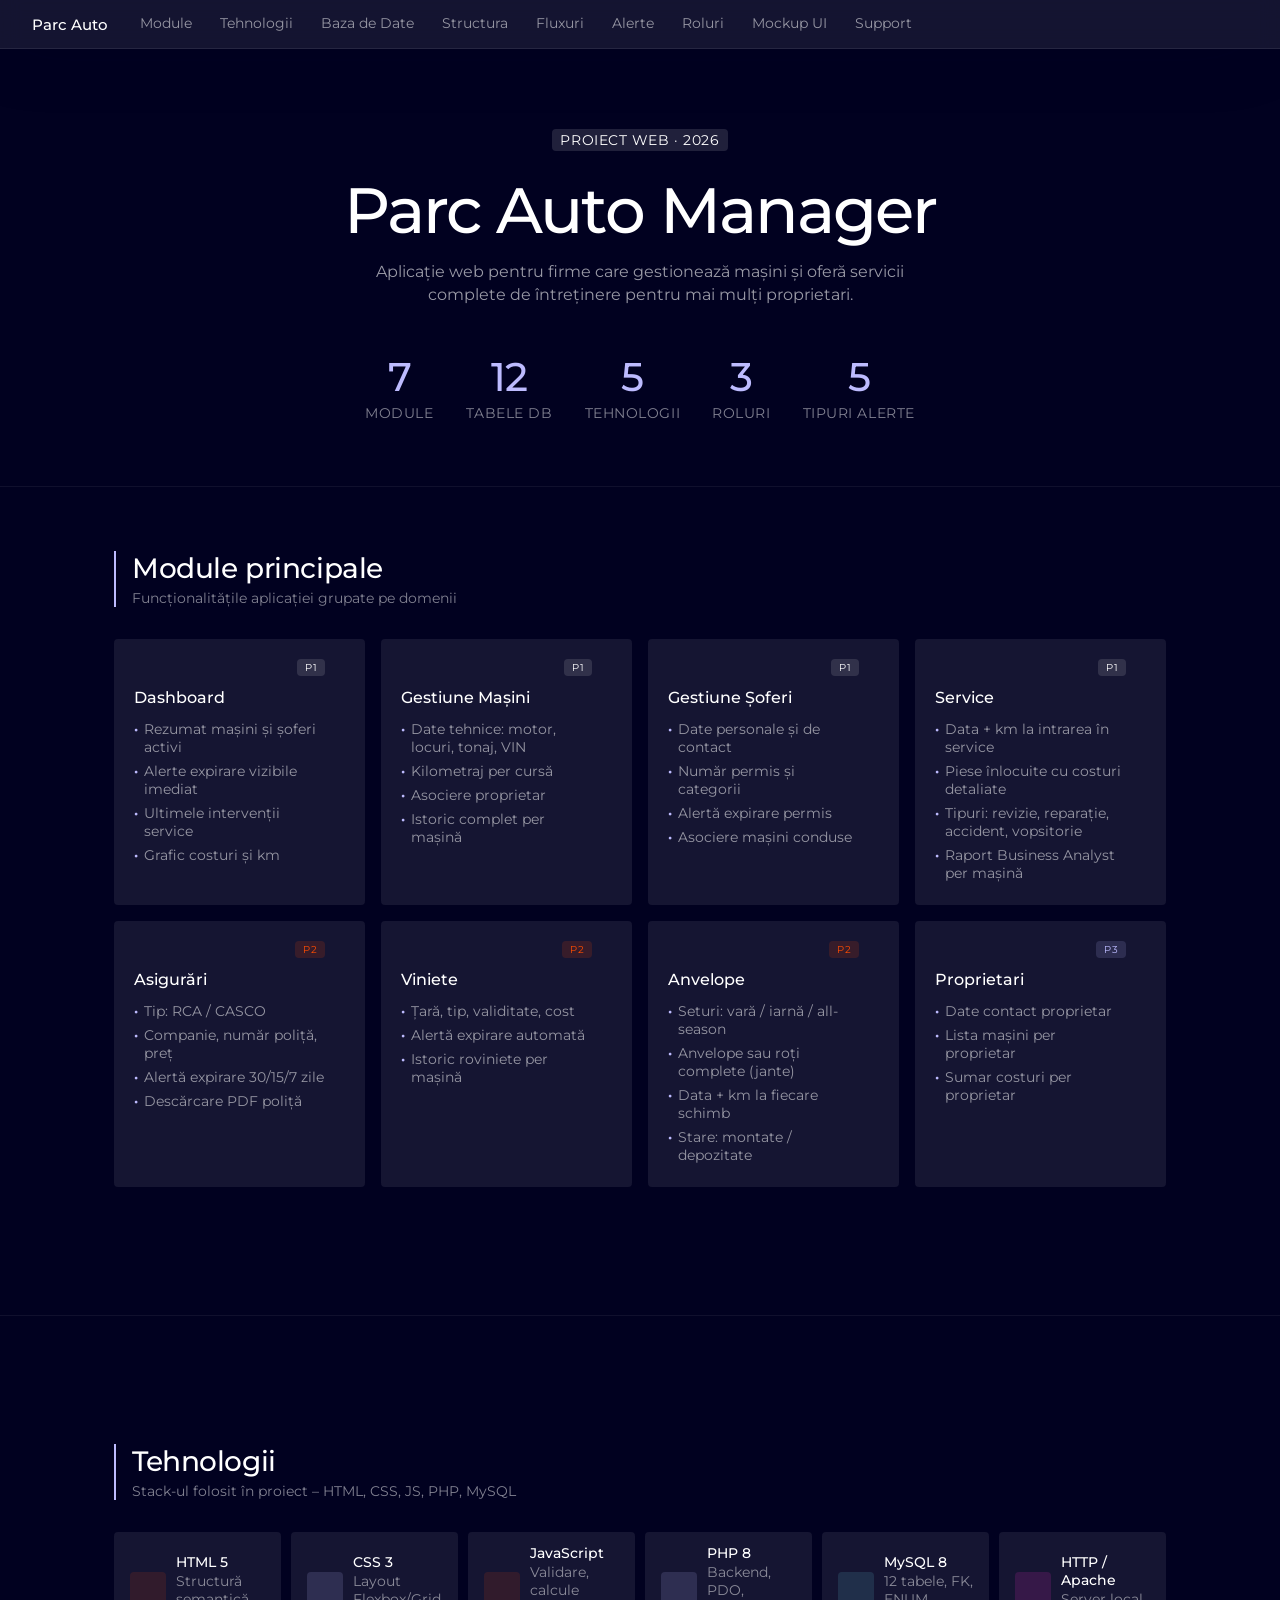
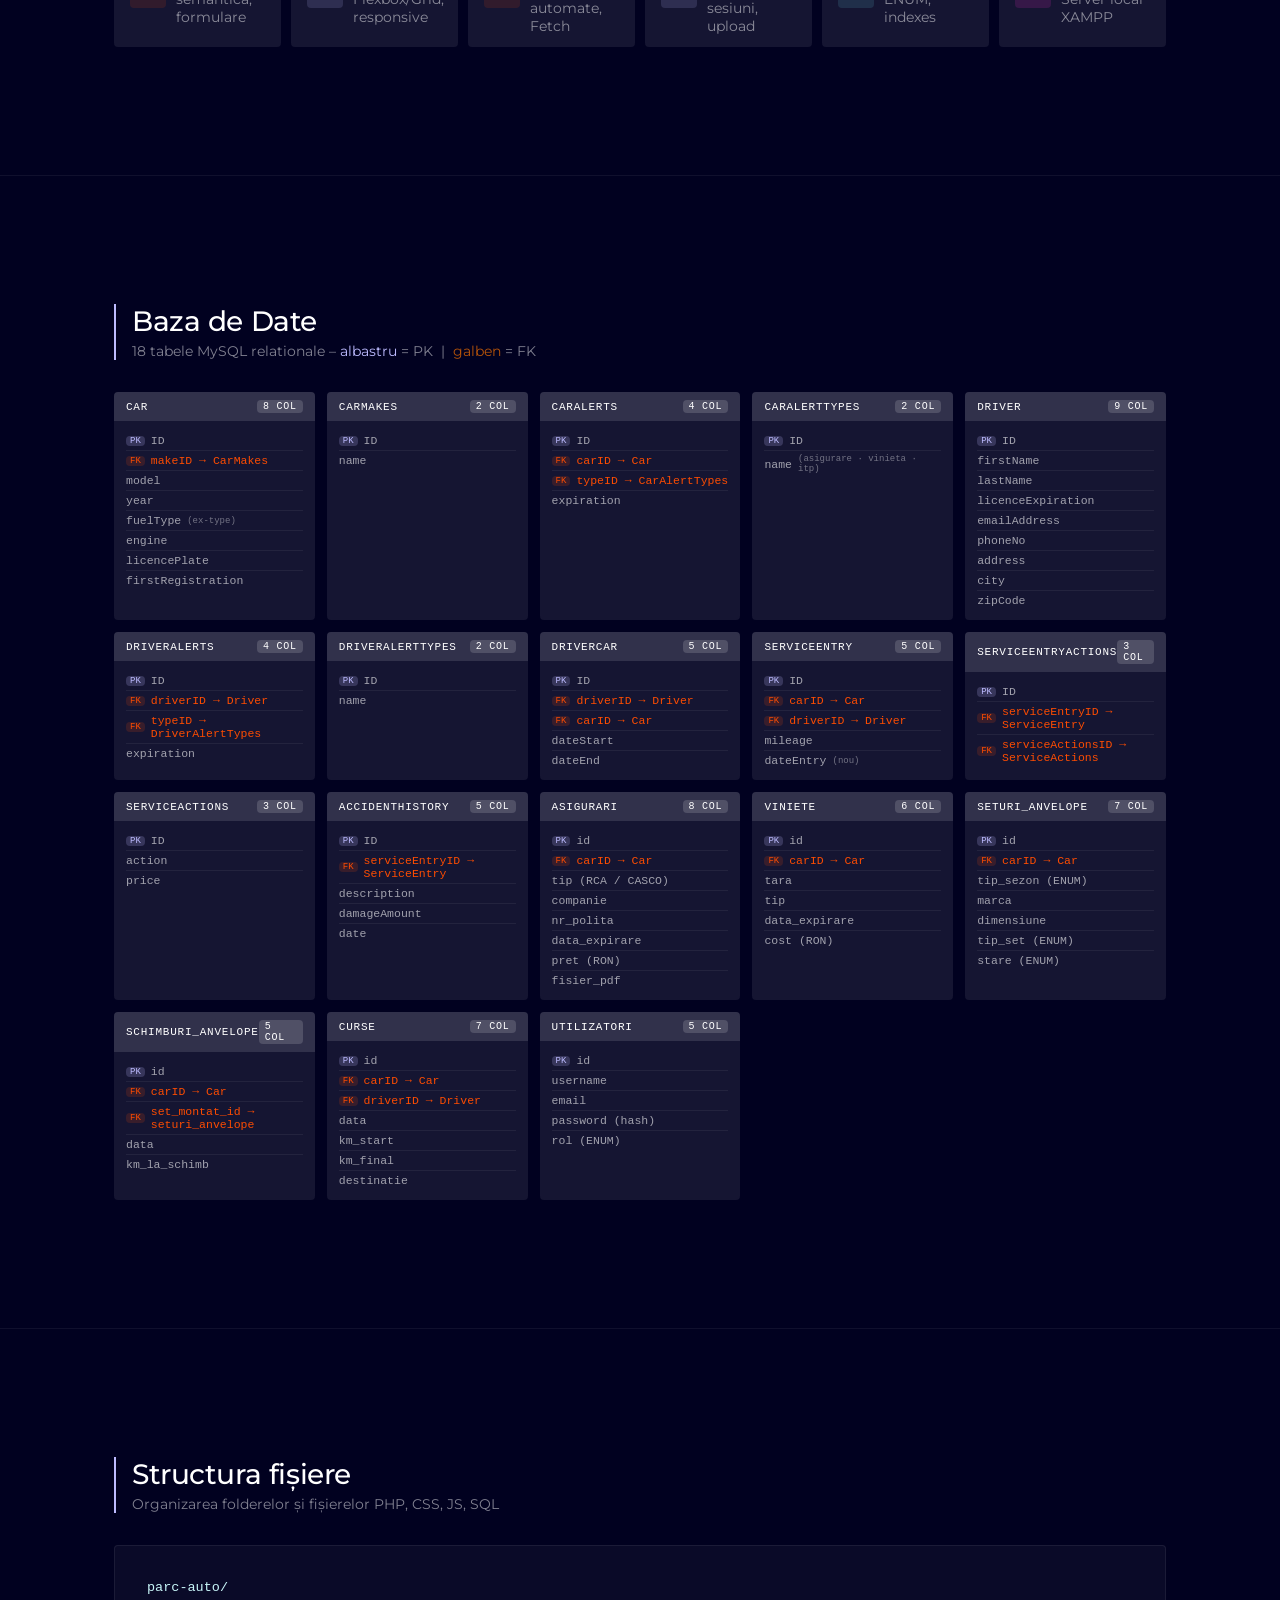
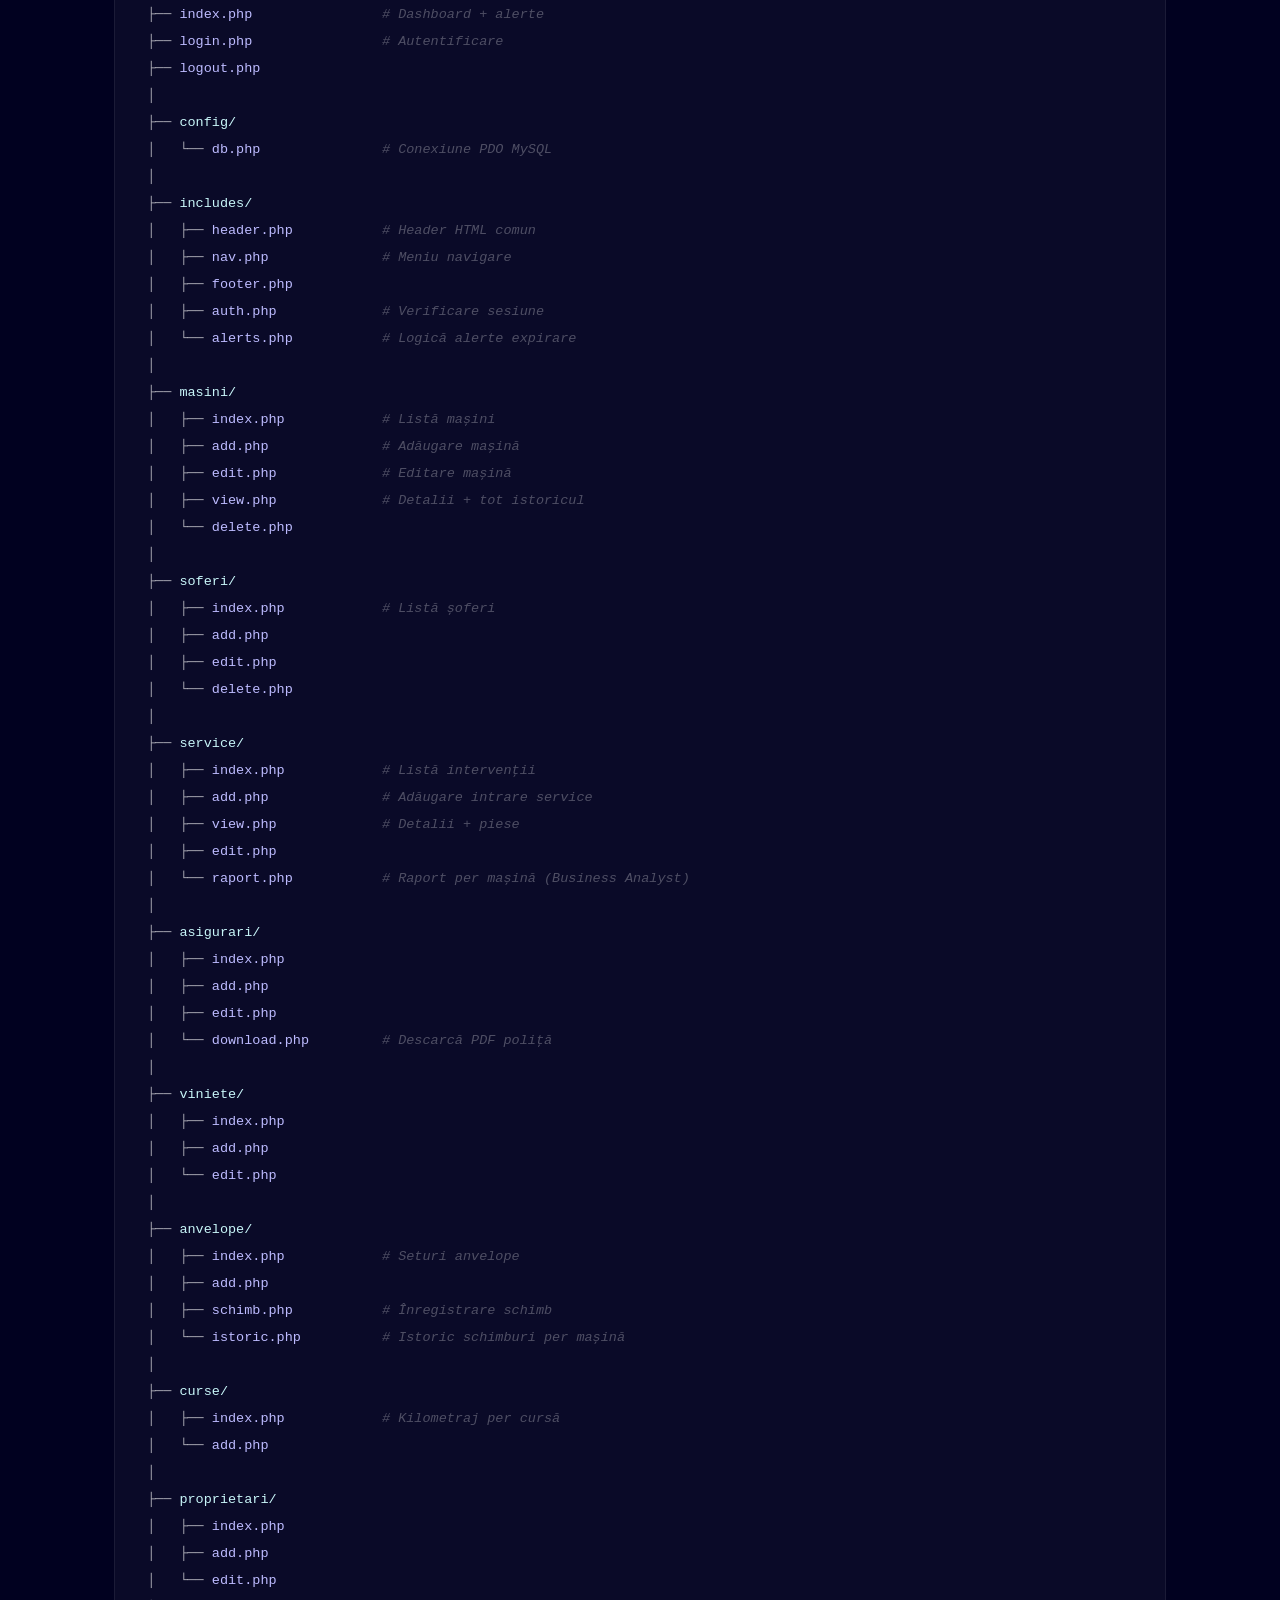
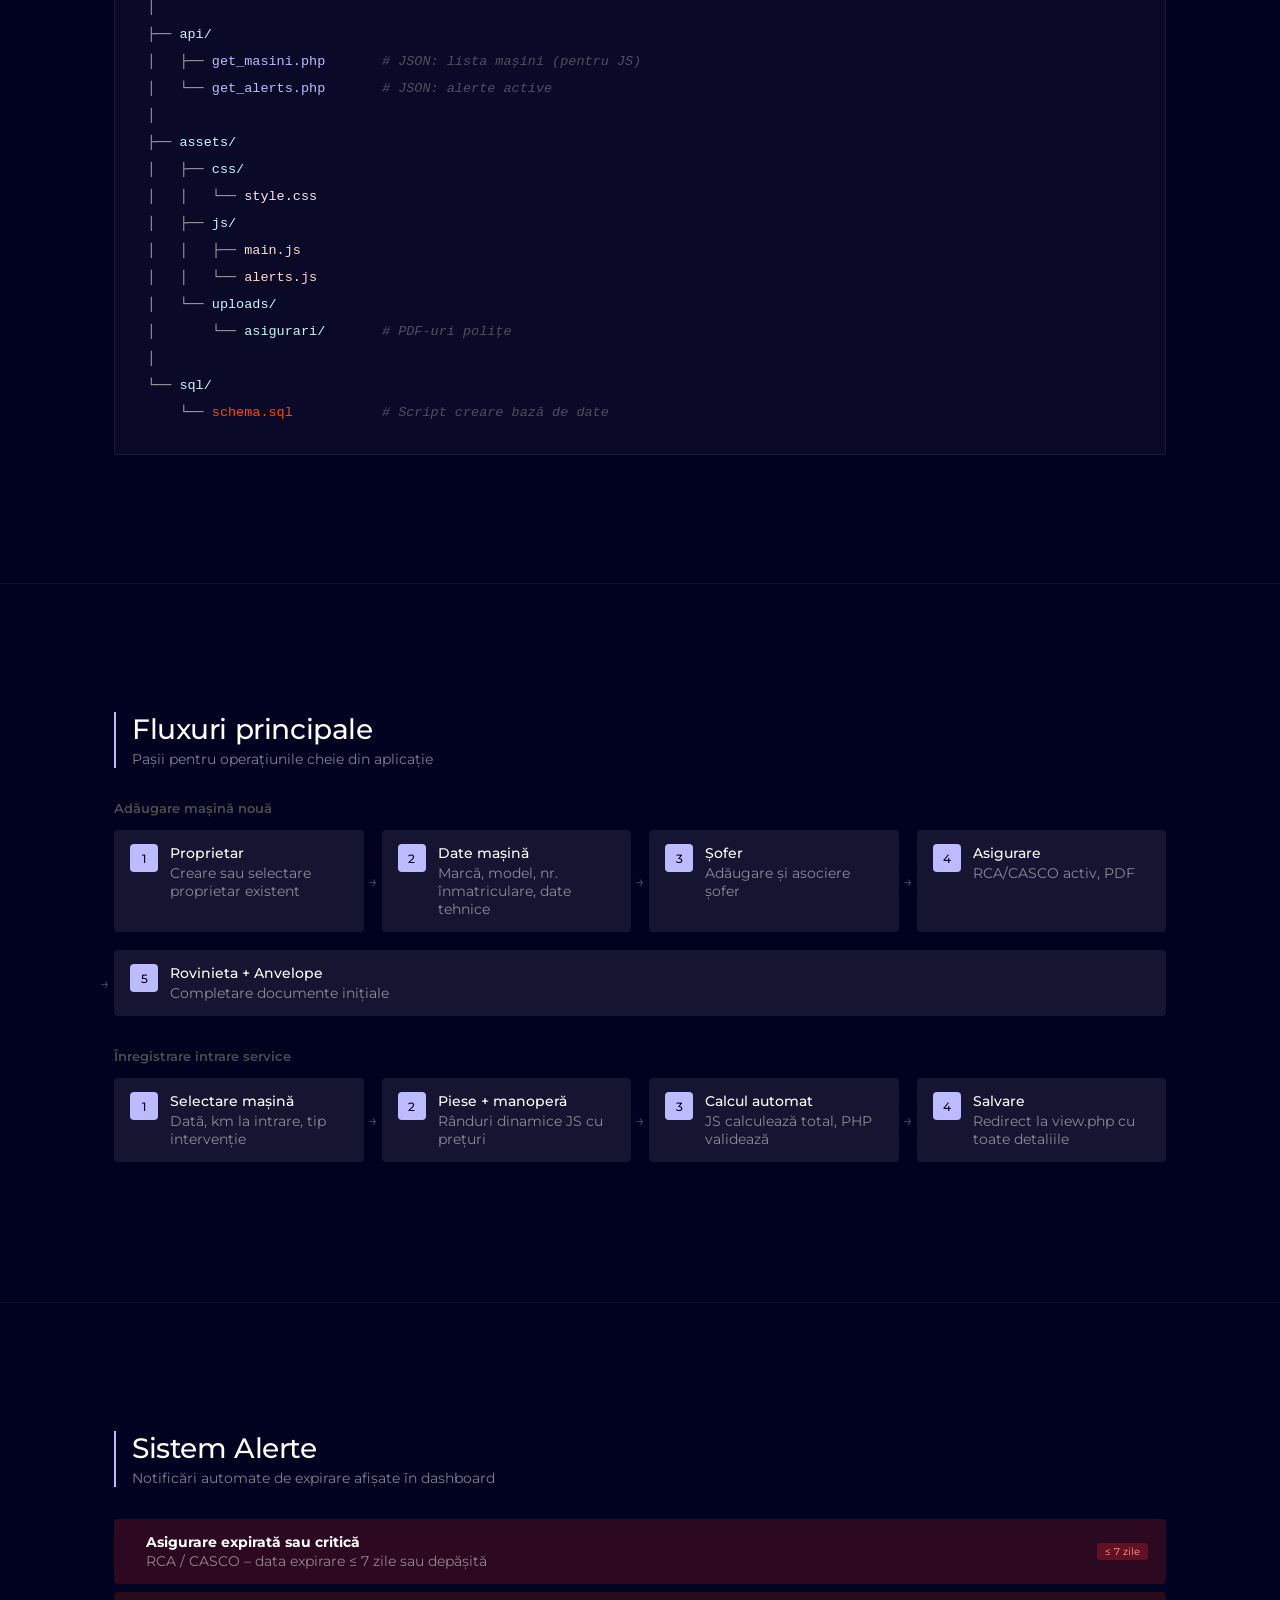
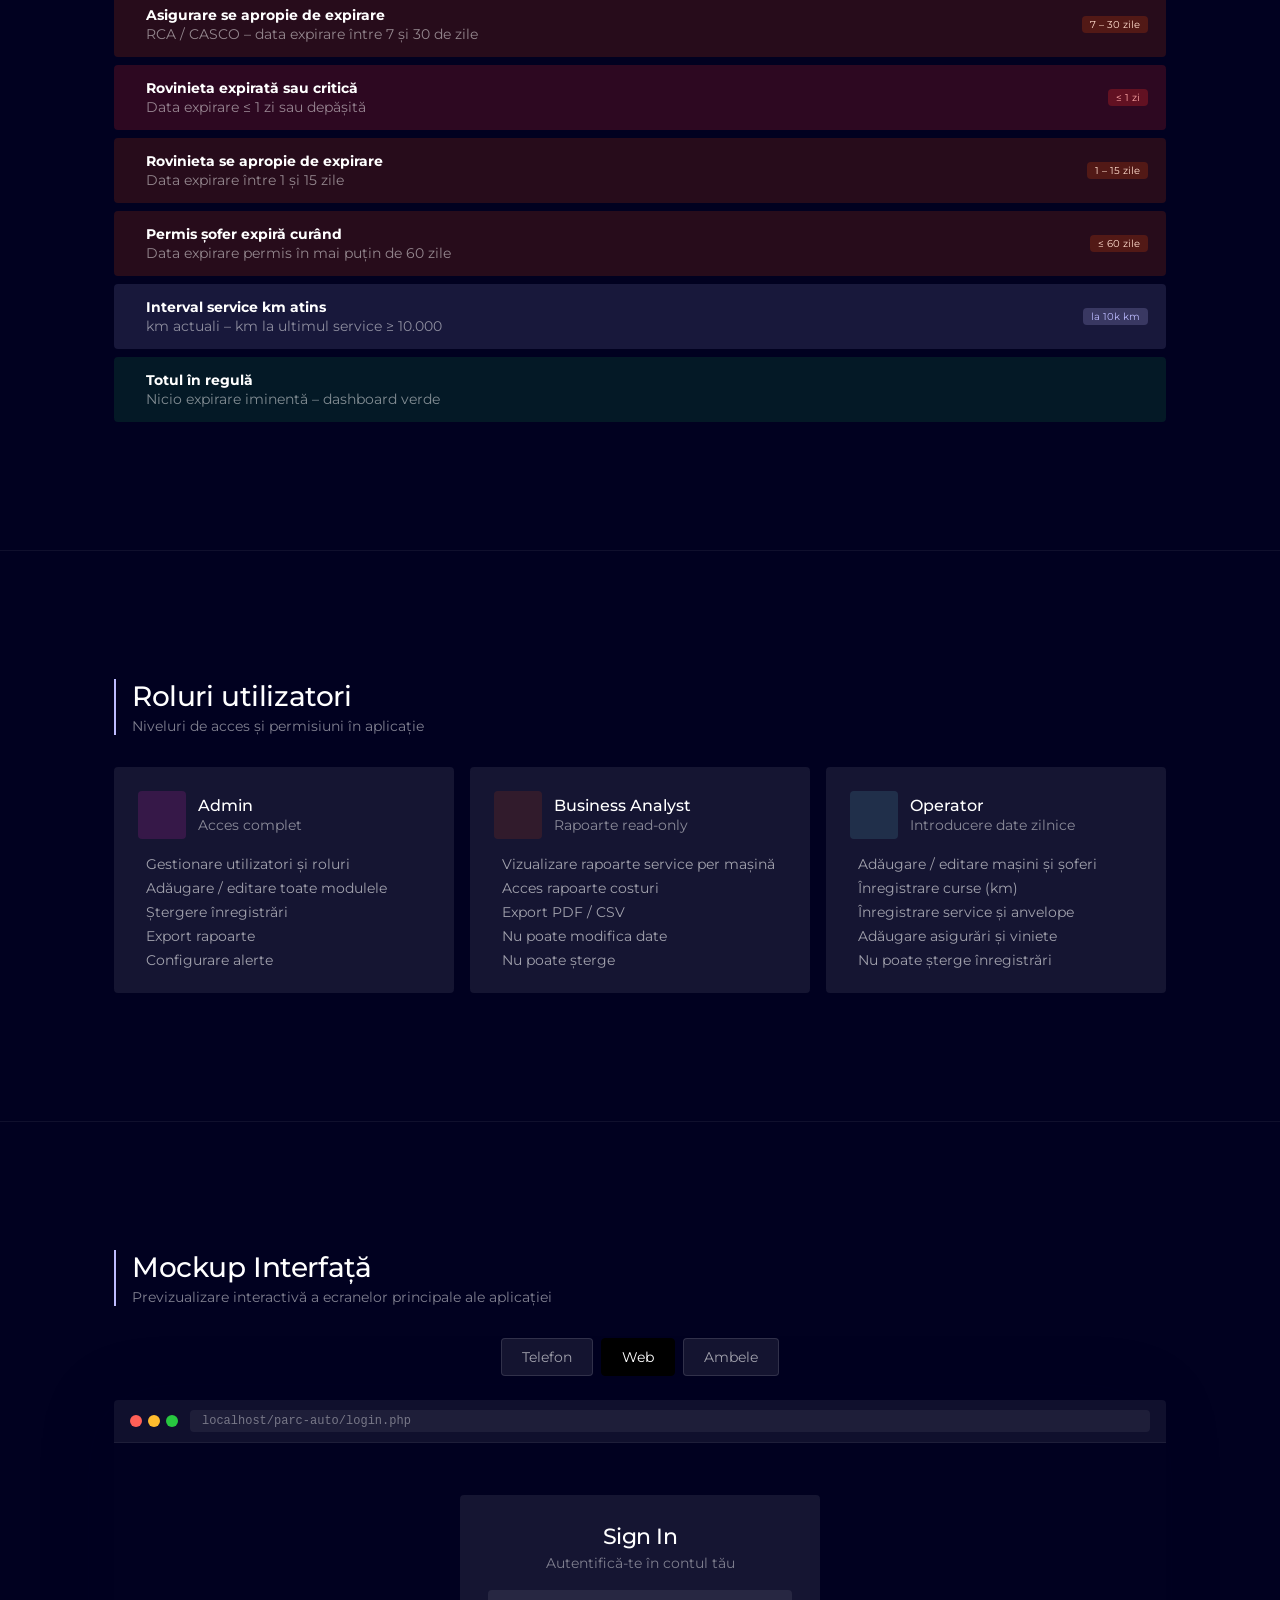
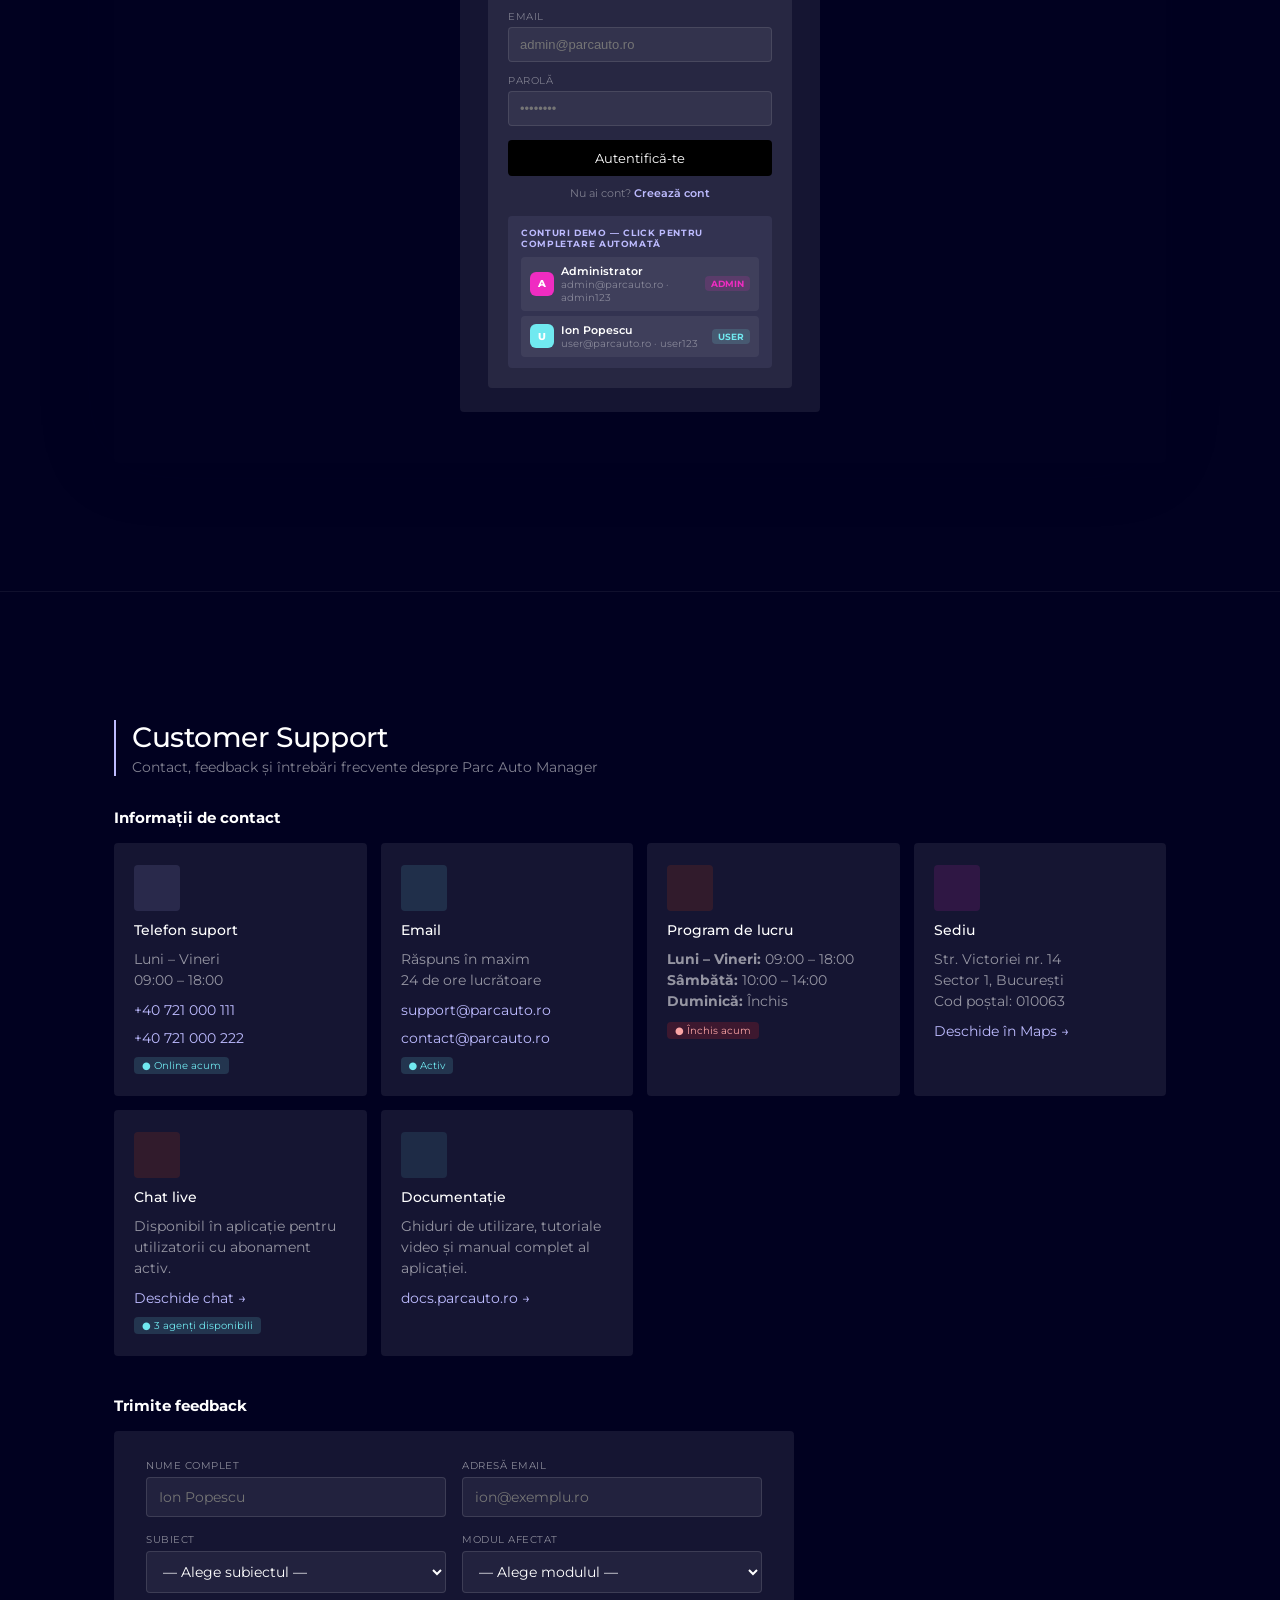
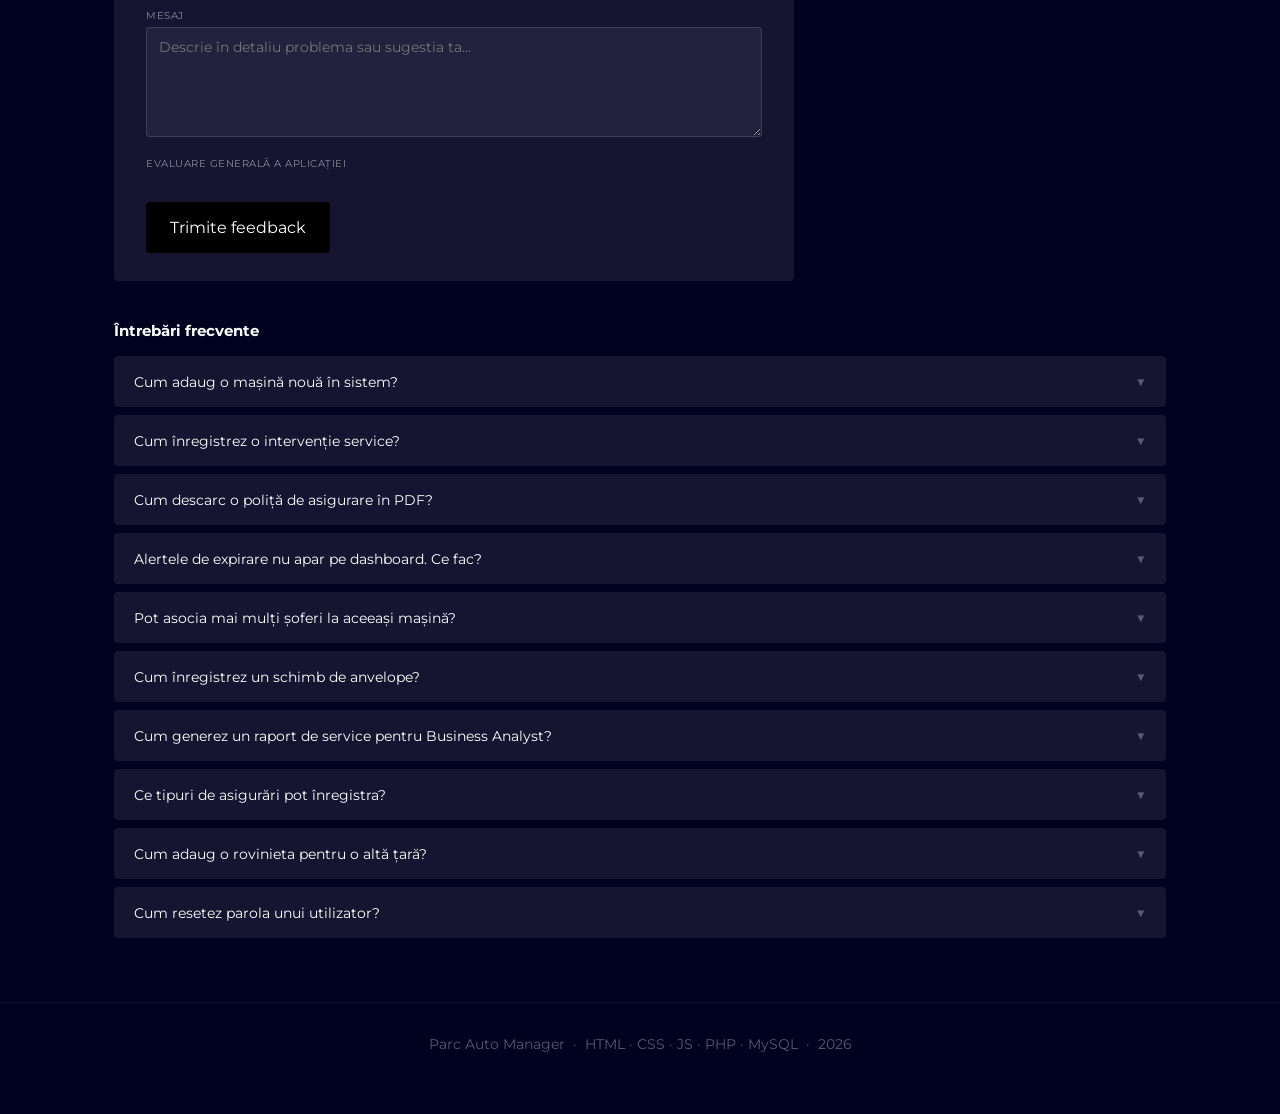
==== commit 25db38cb: "design 2.0 improved design" ====
--- a/index.html
+++ b/index.html
@@ -1,42 +1,68 @@
-<!DOCTYPE html>
+﻿<!DOCTYPE html>
 <html lang="ro">
 <head>
 <meta charset="UTF-8"/>
 <meta name="viewport" content="width=device-width,initial-scale=1"/>
 <title>Parc Auto Manager – Planificare</title>
+<link rel="icon" href="data:image/svg+xml,<svg xmlns='http://www.w3.org/2000/svg' viewBox='0 0 32 32'><rect width='32' height='32' rx='6' fill='%23010120'/><rect x='6' y='13' width='20' height='2' rx='1' fill='%23BDBBFF'/><rect x='6' y='17' width='14' height='2' rx='1' fill='%23BDBBFF' opacity='.5'/></svg>"/>
+<link rel="preconnect" href="https://fonts.googleapis.com">
+<link rel="preconnect" href="https://fonts.gstatic.com" crossorigin>
+<link href="https://fonts.googleapis.com/css2?family=Montserrat:wght@400;500&display=swap" rel="stylesheet">
 <style>
   :root {
-    --blue:   #2563eb;
-    --blue2:  #1d4ed8;
-    --sky:    #e0edff;
+    /* Design tokens */
+    --color-midnight-ink:      #010120;
+    --color-canvas-white:      #FFFFFF;
+    --color-void-black:        #000000;
+    --color-smoke-gray:        #4D4D4D;
+    --color-frost-gray:        #D6D6D6;
+    --color-sky-blue-block:    #C1DFF9;
+    --color-cosmic-pink-block: #FDE3F6;
+    --color-dawn-orange-block: #FFDCCD;
+    --color-cyan-whisper:      #C8F6F9;
+    --color-regal-violet:      #BDBBFF;
+    --color-electric-orange:   #FC4C02;
+    --color-magenta-flash:     #EF2CC1;
+    --color-cyan-glow:         #70E9F0;
+
+    --font-the-future: 'The Future', Montserrat, Inter, ui-sans-serif, system-ui, sans-serif;
+    --font-mono: 'PP Neue Montreal Mono', 'IBM Plex Mono', 'Space Mono', ui-monospace, monospace;
+
+    --shadow-xl: rgba(1,1,32,0.1) -10px 0px 75px 0px;
+
+    /* Legacy aliases – drive all downstream colour refs */
+    --blue:   #BDBBFF;
+    --blue2:  #a09dff;
+    --sky:    #C1DFF9;
     --green:  #16a34a;
-    --amber:  #d97706;
+    --amber:  #FC4C02;
     --red:    #dc2626;
-    --purple: #7c3aed;
-    --slate:  #64748b;
-    --dark:   #0f172a;
-    --border: #e2e8f0;
-    --bg:     #f8fafc;
-    --white:  #ffffff;
-    --text:   #1e293b;
-    --radius: 14px;
+    --purple: #EF2CC1;
+    --slate:  #4D4D4D;
+    --dark:   #010120;
+    --border: #D6D6D6;
+    --bg:     #FFFFFF;
+    --white:  #FFFFFF;
+    --text:   #000000;
+    --radius: 4px;
   }
 
   *, *::before, *::after { box-sizing: border-box; margin: 0; padding: 0; }
 
   body {
-    font-family: 'Segoe UI', system-ui, -apple-system, sans-serif;
-    background: var(--bg);
-    color: var(--text);
+    font-family: var(--font-the-future);
+    background: var(--color-midnight-ink);
+    color: var(--color-canvas-white);
     scroll-behavior: smooth;
   }
 
   /* ── NAV ── */
   nav {
     position: sticky; top: 0; z-index: 200;
-    background: rgba(255,255,255,.92);
-    backdrop-filter: blur(12px);
-    border-bottom: 1px solid var(--border);
+    background: rgba(255,255,255,.08);
+    backdrop-filter: blur(10px);
+    box-shadow: var(--shadow-xl);
+    border-bottom: 1px solid rgba(255,255,255,.08);
     display: flex; align-items: center; gap: 4px;
     padding: 0 32px;
     overflow-x: auto;
@@ -46,21 +72,21 @@
   nav a {
     flex-shrink: 0;
     text-decoration: none;
-    color: var(--slate);
-    font-size: 13px; font-weight: 500;
+    color: rgba(255,255,255,.55);
+    font-size: 14px; font-weight: 400;
     padding: 14px 12px;
     border-bottom: 2px solid transparent;
     transition: color .15s, border-color .15s;
     white-space: nowrap;
   }
 
-  nav a:hover { color: var(--blue); }
-  nav a.on    { color: var(--blue); border-color: var(--blue); }
+  nav a:hover { color: #FFFFFF; }
+  nav a.on    { color: #BDBBFF; border-color: #BDBBFF; }
 
   .nav-brand {
     margin-right: 16px;
-    font-weight: 700; font-size: 15px;
-    color: var(--dark);
+    font-weight: 500; font-size: 15px;
+    color: #FFFFFF;
     border-bottom: none !important;
     padding: 14px 0 !important;
     display: flex; align-items: center; gap: 6px;
@@ -68,56 +94,51 @@
 
   /* ── HERO ── */
   .hero {
-    background: linear-gradient(135deg, #0f172a 0%, #1e3a8a 60%, #1d4ed8 100%);
-    color: white;
-    padding: 72px 32px 56px;
+    background: var(--color-midnight-ink);
+    color: #FFFFFF;
+    padding: 80px 32px 64px;
     text-align: center;
+    border-bottom: 1px solid rgba(255,255,255,.06);
   }
 
   .hero .chip {
     display: inline-block;
-    background: rgba(255,255,255,.15);
-    border: 1px solid rgba(255,255,255,.25);
-    border-radius: 99px;
-    font-size: 12px; letter-spacing: .06em;
-    padding: 4px 14px; margin-bottom: 20px;
+    background: rgba(255,255,255,.12);
+    color: #FFFFFF;
+    border-radius: 4px;
+    font-size: 14px; font-weight: 400; letter-spacing: .04em;
+    padding: 2px 8px; margin-bottom: 24px;
     text-transform: uppercase;
   }
 
-  .hero h1 { font-size: clamp(28px,5vw,48px); font-weight: 800; line-height: 1.15; }
-  .hero p  { margin-top: 14px; opacity: .75; font-size: 16px; max-width: 560px; margin-left:auto; margin-right:auto; }
+  .hero h1 { font-size: clamp(40px,5vw,64px); font-weight: 500; line-height: 1.1; letter-spacing: -1.92px; }
+  .hero p  { margin-top: 16px; color: rgba(255,255,255,.6); font-size: 16px; max-width: 560px; margin-left:auto; margin-right:auto; line-height: 1.4; }
 
   .hero-stats {
     display: flex; justify-content: center; flex-wrap: wrap;
-    gap: 28px; margin-top: 40px;
+    gap: 32px; margin-top: 48px;
   }
 
   .hero-stat { text-align: center; }
-  .hero-stat .n { font-size: 36px; font-weight: 800; }
-  .hero-stat .l { font-size: 12px; opacity: .6; margin-top: 2px; text-transform: uppercase; letter-spacing: .06em; }
+  .hero-stat .n { font-size: 40px; font-weight: 500; line-height: 1.15; letter-spacing: -0.8px; color: #BDBBFF; }
+  .hero-stat .l { font-size: 14px; color: rgba(255,255,255,.5); margin-top: 4px; text-transform: uppercase; letter-spacing: .04em; }
 
   /* ── WRAPPER ── */
-  .wrap { max-width: 1100px; margin: 0 auto; padding: 56px 24px; }
+  .wrap { max-width: 1100px; margin: 0 auto; padding: 64px 24px; }
 
   /* ── SECTION HEADING ── */
   .sh {
-    display: flex; align-items: center; gap: 12px;
-    margin-bottom: 28px;
-  }
-
-  .sh .ico {
-    width: 42px; height: 42px;
-    border-radius: 10px;
-    background: var(--sky);
-    display: flex; align-items: center; justify-content: center;
-    font-size: 20px; flex-shrink: 0;
-  }
-
-  .sh h2 { font-size: 22px; font-weight: 700; }
-  .sh p  { font-size: 13px; color: var(--slate); margin-top: 2px; }
+    display: flex; align-items: center; gap: 16px;
+    margin-bottom: 32px;
+    padding-left: 16px;
+    border-left: 2px solid #BDBBFF;
+  }
+
+  .sh h2 { font-size: 28px; font-weight: 500; letter-spacing: -0.42px; color: #FFFFFF; }
+  .sh p  { font-size: 14px; color: rgba(255,255,255,.5); margin-top: 4px; }
 
   /* ── DIVIDER ── */
-  .divider { border: none; border-top: 1px solid var(--border); margin: 56px 0 0; }
+  .divider { border: none; border-top: 1px solid rgba(255,255,255,.06); margin: 64px 0 0; }
 
   /* ── MODULE CARDS ── */
   .mod-grid {
@@ -127,16 +148,15 @@
   }
 
   .mod-card {
-    background: var(--white);
-    border: 1px solid var(--border);
-    border-radius: var(--radius);
-    padding: 20px;
-    transition: box-shadow .2s, transform .2s;
+    background: rgba(255,255,255,.08);
+    border: none;
+    border-radius: 4px;
+    padding: 20px 40px 20px 20px;
+    transition: background .2s;
   }
 
   .mod-card:hover {
-    box-shadow: 0 8px 24px rgba(0,0,0,.08);
-    transform: translateY(-2px);
+    background: rgba(255,255,255,.12);
   }
 
   .mod-card .head {
@@ -147,40 +167,40 @@
   .mod-card .emo { font-size: 28px; line-height: 1; }
 
   .pri {
-    font-size: 10px; font-weight: 700; padding: 2px 8px;
-    border-radius: 99px; letter-spacing: .06em; text-transform: uppercase;
-  }
-  .p1  { background: #dbeafe; color: #1d4ed8; }
-  .p2  { background: #fef3c7; color: #b45309; }
-  .p3  { background: #dcfce7; color: #15803d; }
-
-  .mod-card h3 { font-size: 15px; font-weight: 700; margin-bottom: 8px; }
+    font-size: 10px; font-weight: 400; padding: 2px 8px;
+    border-radius: 4px; letter-spacing: .04em; text-transform: uppercase;
+  }
+  .p1  { background: rgba(255,255,255,.12); color: #FFFFFF; }
+  .p2  { background: rgba(252,76,2,.15); color: #FC4C02; }
+  .p3  { background: rgba(189,187,255,.15); color: #BDBBFF; }
+
+  .mod-card h3 { font-size: 16px; font-weight: 500; margin-bottom: 10px; color: #FFFFFF; }
 
   .mod-card ul { list-style: none; }
   .mod-card li {
-    font-size: 12.5px; color: var(--slate);
+    font-size: 14px; color: rgba(255,255,255,.55);
     padding: 3px 0; display: flex; gap: 6px; align-items: baseline;
   }
-  .mod-card li::before { content: "·"; color: var(--blue); font-weight: bold; flex-shrink: 0; }
+  .mod-card li::before { content: "·"; color: #BDBBFF; font-weight: bold; flex-shrink: 0; }
 
   /* ── TECH PILLS ── */
   .tech-row { display: flex; flex-wrap: wrap; gap: 10px; }
 
   .tech {
     display: flex; align-items: center; gap: 10px;
-    background: var(--white); border: 1px solid var(--border);
-    border-radius: 10px; padding: 12px 16px;
+    background: rgba(255,255,255,.08); border: none;
+    border-radius: 4px; padding: 12px 16px;
     min-width: 140px; flex: 1;
   }
 
   .tech .dot {
-    width: 36px; height: 36px; border-radius: 8px;
+    width: 36px; height: 36px; border-radius: 4px;
     display: flex; align-items: center; justify-content: center;
     font-size: 18px; flex-shrink: 0;
   }
 
-  .tech .name { font-weight: 700; font-size: 13px; }
-  .tech .role { font-size: 11px; color: var(--slate); margin-top: 1px; }
+  .tech .name { font-weight: 500; font-size: 14px; color: #FFFFFF; }
+  .tech .role { font-size: 14px; color: rgba(255,255,255,.5); margin-top: 1px; }
 
   /* ── DB TABLE ── */
   .db-grid {
@@ -190,66 +210,69 @@
   }
 
   .db-card {
-    background: var(--white);
-    border: 1px solid var(--border);
-    border-radius: 10px;
+    background: rgba(255,255,255,.08);
+    border: none;
+    border-radius: 4px;
     overflow: hidden;
   }
 
   .db-card .db-head {
-    background: var(--dark);
-    color: white;
-    font-size: 11px; font-weight: 700;
+    background: rgba(255,255,255,.12);
+    color: #FFFFFF;
+    font-size: 11px; font-weight: 500;
     padding: 8px 12px;
     letter-spacing: .07em; text-transform: uppercase;
     display: flex; align-items: center; justify-content: space-between;
+    font-family: var(--font-mono);
   }
 
   .db-card .db-count {
     background: rgba(255,255,255,.15);
-    border-radius: 99px;
+    border-radius: 4px;
     font-size: 10px; padding: 1px 6px;
   }
 
   .db-card .db-body { padding: 10px 12px; }
 
   .db-field {
-    font-size: 11.5px; font-family: 'Consolas', monospace;
-    padding: 2px 0; display: flex; gap: 6px; align-items: center;
-    color: #475569;
-    border-bottom: 1px solid #f1f5f9;
+    font-size: 11.5px; font-family: var(--font-mono);
+    padding: 3px 0; display: flex; gap: 6px; align-items: center;
+    color: rgba(255,255,255,.6);
+    border-bottom: 1px solid rgba(255,255,255,.06);
   }
 
   .db-field:last-child { border-bottom: none; }
 
   .db-field .lbl {
-    font-size: 9px; padding: 0 4px; border-radius: 3px;
-    font-weight: 700; flex-shrink: 0;
-  }
-
-  .lbl-pk { background: #dbeafe; color: #1d4ed8; }
-  .lbl-fk { background: #fef3c7; color: #b45309; }
-
-  .db-field.fk-field { color: var(--amber); }
+    font-size: 9px; padding: 0 4px; border-radius: 4px;
+    font-weight: 500; flex-shrink: 0;
+  }
+
+  .lbl-pk { background: rgba(189,187,255,.2); color: #BDBBFF; }
+  .lbl-fk { background: rgba(252,76,2,.15); color: #FC4C02; }
+
+  .db-field.fk-field { color: #FC4C02; }
 
   /* ── FILE TREE ── */
   .tree {
-    background: #0f172a;
-    color: #cbd5e1;
-    border-radius: var(--radius);
-    padding: 24px 28px;
-    font-family: 'Consolas', 'Cascadia Code', monospace;
-    font-size: 13px;
+    background: rgba(255,255,255,.04);
+    border: 1px solid rgba(255,255,255,.07);
+    color: rgba(255,255,255,.65);
+    border-radius: 4px;
+    padding: 28px 32px;
+    font-family: var(--font-mono);
+    font-size: 13.5px;
     line-height: 2;
     overflow-x: auto;
-  }
-
-  .tree .d  { color: #7dd3fc; font-weight: 600; }
-  .tree .ph { color: #86efac; }
-  .tree .cs { color: #c084fc; }
-  .tree .js { color: #fbbf24; }
-  .tree .sq { color: #fb923c; }
-  .tree .cm { color: #475569; font-style: italic; }
+    white-space: pre;
+  }
+
+  .tree .d  { color: #C8F6F9; font-weight: 500; }
+  .tree .ph { color: #BDBBFF; }
+  .tree .cs { color: #FDE3F6; }
+  .tree .js { color: #FFDCCD; }
+  .tree .sq { color: #FC4C02; }
+  .tree .cm { color: rgba(255,255,255,.28); font-style: italic; }
 
   /* ── FLOW ── */
   .flow {
@@ -260,9 +283,9 @@
 
   .flow-step {
     display: flex; align-items: flex-start; gap: 12px;
-    background: var(--white);
-    border: 1px solid var(--border);
-    border-radius: 10px;
+    background: rgba(255,255,255,.08);
+    border: none;
+    border-radius: 4px;
     padding: 14px 16px;
     flex: 1; min-width: 200px;
     position: relative;
@@ -272,56 +295,57 @@
     content: '→';
     position: absolute; left: -18px; top: 50%;
     transform: translateY(-50%);
-    color: var(--slate); font-size: 16px;
-    background: var(--bg); padding: 0 4px;
+    color: rgba(255,255,255,.3); font-size: 16px;
+    background: var(--color-midnight-ink); padding: 0 4px;
   }
 
   .flow-step .num {
-    width: 28px; height: 28px; border-radius: 50%;
-    background: var(--blue); color: white;
-    font-size: 12px; font-weight: 700;
+    width: 28px; height: 28px; border-radius: 4px;
+    background: #BDBBFF; color: #010120;
+    font-size: 12px; font-weight: 500;
     display: flex; align-items: center; justify-content: center;
     flex-shrink: 0;
   }
 
-  .flow-step h4 { font-size: 13px; font-weight: 600; }
-  .flow-step p  { font-size: 12px; color: var(--slate); margin-top: 2px; }
+  .flow-step h4 { font-size: 14px; font-weight: 500; color: #FFFFFF; }
+  .flow-step p  { font-size: 14px; color: rgba(255,255,255,.5); margin-top: 2px; }
 
   /* ── ALERT ROWS ── */
   .al-list { display: flex; flex-direction: column; gap: 8px; }
 
   .al {
     display: flex; align-items: center; gap: 14px;
-    padding: 14px 18px; border-radius: 10px;
-    font-size: 13px; border: 1px solid;
-  }
-
-  .al-red    { background: #fff1f2; border-color: #fecaca; }
-  .al-amber  { background: #fffbeb; border-color: #fde68a; }
-  .al-blue   { background: #eff6ff; border-color: #bfdbfe; }
-  .al-green  { background: #f0fdf4; border-color: #bbf7d0; }
+    padding: 14px 18px; border-radius: 4px;
+    font-size: 14px; border: none;
+    color: #FFFFFF;
+  }
+
+  .al-red    { background: rgba(220,38,38,.2); }
+  .al-amber  { background: rgba(252,76,2,.15); }
+  .al-blue   { background: rgba(189,187,255,.12); }
+  .al-green  { background: rgba(22,163,74,.15); }
 
   .al .al-ico { font-size: 22px; flex-shrink: 0; }
   .al .al-txt strong { display: block; margin-bottom: 1px; }
-  .al .al-txt span   { color: var(--slate); font-size: 12px; }
+  .al .al-txt span   { color: rgba(255,255,255,.5); font-size: 14px; }
 
   .al .days {
     margin-left: auto; flex-shrink: 0;
-    font-size: 11px; font-weight: 700;
-    padding: 3px 10px; border-radius: 99px;
-  }
-
-  .days-red    { background: #fee2e2; color: #b91c1c; }
-  .days-amber  { background: #fef3c7; color: #b45309; }
-  .days-blue   { background: #dbeafe; color: #1d4ed8; }
+    font-size: 10px; font-weight: 400;
+    padding: 2px 8px; border-radius: 4px;
+  }
+
+  .days-red    { background: rgba(220,38,38,.3); color: #fca5a5; }
+  .days-amber  { background: rgba(252,76,2,.2); color: #FFDCCD; }
+  .days-blue   { background: rgba(189,187,255,.2); color: #BDBBFF; }
 
   /* ── ROLES ── */
   .role-grid { display: grid; grid-template-columns: repeat(auto-fill, minmax(260px, 1fr)); gap: 16px; }
 
   .role-card {
-    background: var(--white);
-    border: 1px solid var(--border);
-    border-radius: var(--radius); padding: 24px;
+    background: rgba(255,255,255,.08);
+    border: none;
+    border-radius: 4px; padding: 24px;
   }
 
   .role-card .r-head {
@@ -329,22 +353,22 @@
   }
 
   .role-card .r-emo {
-    width: 48px; height: 48px; border-radius: 12px;
+    width: 48px; height: 48px; border-radius: 4px;
     display: flex; align-items: center; justify-content: center;
     font-size: 24px;
   }
 
-  .role-card h3 { font-size: 16px; font-weight: 700; }
-  .role-card .r-sub { font-size: 12px; color: var(--slate); margin-top: 1px; }
+  .role-card h3 { font-size: 16px; font-weight: 500; color: #FFFFFF; }
+  .role-card .r-sub { font-size: 14px; color: rgba(255,255,255,.5); margin-top: 1px; }
 
   .perm-list { list-style: none; display: flex; flex-direction: column; gap: 6px; }
 
   .perm-list li {
-    font-size: 13px; display: flex; align-items: center; gap: 8px; color: var(--slate);
-  }
-
-  .perm-list li .ok  { color: var(--green); font-size: 16px; }
-  .perm-list li .no  { color: #cbd5e1;      font-size: 16px; }
+    font-size: 14px; display: flex; align-items: center; gap: 8px; color: rgba(255,255,255,.6);
+  }
+
+  .perm-list li .ok  { color: #70E9F0; font-size: 16px; }
+  .perm-list li .no  { color: rgba(255,255,255,.2); font-size: 16px; }
 
   /* ── SUPPORT ── */
   .sup-grid {
@@ -355,38 +379,35 @@
   }
 
   .sup-card {
-    background: var(--white);
-    border: 1px solid var(--border);
-    border-radius: var(--radius);
+    background: rgba(255,255,255,.08);
+    border: none;
+    border-radius: 4px;
     padding: 22px 20px;
     display: flex; flex-direction: column; gap: 10px;
-    transition: box-shadow .2s, transform .2s;
-  }
-
-  .sup-card:hover {
-    box-shadow: 0 8px 24px rgba(0,0,0,.07);
-    transform: translateY(-2px);
-  }
+    transition: background .2s;
+  }
+
+  .sup-card:hover { background: rgba(255,255,255,.12); }
 
   .sup-card .sc-ico {
-    width: 46px; height: 46px; border-radius: 12px;
+    width: 46px; height: 46px; border-radius: 4px;
     display: flex; align-items: center; justify-content: center;
     font-size: 22px; flex-shrink: 0;
   }
 
-  .sup-card h4 { font-size: 14px; font-weight: 700; color: var(--text); }
-  .sup-card p  { font-size: 13px; color: var(--slate); line-height: 1.5; }
-  .sup-card a  { font-size: 13px; font-weight: 600; color: var(--blue); text-decoration: none; }
+  .sup-card h4 { font-size: 14px; font-weight: 500; color: #FFFFFF; }
+  .sup-card p  { font-size: 14px; color: rgba(255,255,255,.55); line-height: 1.5; }
+  .sup-card a  { font-size: 14px; font-weight: 400; color: #BDBBFF; text-decoration: none; }
   .sup-card a:hover { text-decoration: underline; }
 
   .sup-badge {
     display: inline-flex; align-items: center; gap: 5px;
-    font-size: 11px; font-weight: 600; padding: 3px 10px;
-    border-radius: 99px; width: fit-content;
-  }
-
-  .sup-badge.online  { background: #dcfce7; color: #15803d; }
-  .sup-badge.offline { background: #fee2e2; color: #b91c1c; }
+    font-size: 10px; font-weight: 400; padding: 2px 8px;
+    border-radius: 4px; width: fit-content;
+  }
+
+  .sup-badge.online  { background: rgba(112,233,240,.15); color: #70E9F0; }
+  .sup-badge.offline { background: rgba(220,38,38,.2); color: #fca5a5; }
 
   /* ── AUTH MOCKUP ── */
   .auth-frames {
@@ -399,44 +420,43 @@
   @media(max-width:820px){ .auth-frames { grid-template-columns:1fr; } }
 
   .auth-frame-label {
-    font-size: 12px; font-weight: 700; text-transform: uppercase;
-    letter-spacing: .07em; color: var(--slate);
+    font-size: 10px; font-weight: 400; text-transform: uppercase;
+    letter-spacing: .07em; color: rgba(255,255,255,.4);
     margin-bottom: 10px; display: flex; align-items: center; gap: 8px;
   }
 
   /* mini browser for auth */
   .auth-browser {
-    border-radius: 12px; border: 1px solid #cbd5e1;
-    box-shadow: 0 12px 40px rgba(0,0,0,.10); overflow: hidden;
-    background: #fff;
+    border-radius: 4px; border: none;
+    box-shadow: var(--shadow-xl); overflow: hidden;
+    background: #010120;
   }
 
   .auth-chrome {
-    background: #e8ecf0; padding: 8px 14px;
+    background: rgba(255,255,255,.06); padding: 8px 14px;
     display: flex; align-items: center; gap: 10px;
-    border-bottom: 1px solid #cbd5e1;
+    border-bottom: 1px solid rgba(255,255,255,.06);
   }
 
   .auth-dots { display:flex; gap:5px; }
   .auth-dots span { width:10px; height:10px; border-radius:50%; display:block; }
 
   .auth-url {
-    flex:1; background:#fff; border-radius:5px;
-    padding:3px 10px; font-size:11px; color:#64748b;
-    font-family:monospace; border:1px solid #d1d5db;
+    flex:1; background:rgba(255,255,255,.06); border-radius:4px;
+    padding:3px 10px; font-size:11px; color:rgba(255,255,255,.35);
+    font-family:var(--font-mono); border:none;
   }
 
   .auth-body {
-    background: linear-gradient(135deg, #f8fafc 0%, #e0edff 100%);
+    background: var(--color-midnight-ink);
     padding: 28px 20px;
     display: flex; justify-content: center;
   }
 
   /* auth card inside browser */
   .auth-card {
-    background: #fff; border-radius: 16px;
-    border: 1px solid #e2e8f0;
-    box-shadow: 0 6px 28px rgba(37,99,235,.09);
+    background: rgba(255,255,255,.08); border-radius: 4px;
+    border: none;
     width: 100%; max-width: 340px;
     padding: 28px 26px;
   }
@@ -447,143 +467,142 @@
 
   .auth-card-ico {
     width: 46px; height: 46px;
-    background: linear-gradient(135deg, #2563eb, #1d4ed8);
-    border-radius: 13px;
+    background: #BDBBFF;
+    border-radius: 4px;
     display: flex; align-items: center; justify-content: center;
     font-size: 20px; margin: 0 auto 12px;
-    box-shadow: 0 4px 14px rgba(37,99,235,.28);
   }
 
   .auth-card h3 {
-    font-size: 17px; font-weight: 700; color: #0f172a;
+    font-size: 22px; font-weight: 500; color: #FFFFFF; letter-spacing: -0.44px;
   }
 
   .auth-card .auth-sub {
-    font-size: 12px; color: #64748b; margin-top: 4px;
+    font-size: 14px; color: rgba(255,255,255,.5); margin-top: 4px;
   }
 
   .auth-fgroup { margin-bottom: 12px; }
 
   .auth-fgroup label {
-    display: block; font-size: 10px; font-weight: 700;
+    display: block; font-size: 10px; font-weight: 400;
     text-transform: uppercase; letter-spacing: .05em;
-    color: #64748b; margin-bottom: 4px;
+    color: rgba(255,255,255,.5); margin-bottom: 4px;
   }
 
   .auth-input, .auth-select {
     width: 100%; padding: 9px 11px;
-    border: 1.5px solid #e2e8f0; border-radius: 8px;
-    font-size: 12px; color: #334155; background: #f8fafc;
-    font-family: inherit;
+    border: 1px solid rgba(255,255,255,.12); border-radius: 4px;
+    font-size: 14px; color: #FFFFFF; background: rgba(255,255,255,.06);
+    font-family: var(--font-the-future);
+    color-scheme: dark;
   }
 
   .auth-input:focus-within, .auth-select:focus-within {
-    border-color: #2563eb;
+    border-color: #BDBBFF;
   }
 
   .auth-btn {
-    width: 100%; padding: 10px;
-    background: linear-gradient(135deg, #2563eb, #1d4ed8);
-    color: #fff; border: none; border-radius: 8px;
-    font-size: 13px; font-weight: 700;
-    cursor: pointer; font-family: inherit;
-    box-shadow: 0 3px 12px rgba(37,99,235,.32);
+    width: 100%; padding: 16px;
+    background: #000000;
+    color: #FFFFFF; border: none; border-radius: 4px;
+    font-size: 16px; font-weight: 400;
+    cursor: pointer; font-family: var(--font-the-future);
     margin-top: 4px;
   }
 
   .auth-link-row {
-    text-align: center; font-size: 11px; color: #64748b;
+    text-align: center; font-size: 14px; color: rgba(255,255,255,.4);
     margin-top: 14px;
   }
 
-  .auth-link-row a { color: #2563eb; font-weight: 600; text-decoration: none; }
+  .auth-link-row a { color: #BDBBFF; font-weight: 400; text-decoration: none; }
 
   .auth-remember {
     display: flex; align-items: center; gap: 6px;
-    font-size: 11px; color: #64748b; margin: 8px 0 12px;
+    font-size: 11px; color: rgba(255,255,255,.4); margin: 8px 0 12px;
   }
 
   /* demo accounts strip */
   .demo-strip {
-    background: #f0f7ff; border: 1px solid #bfdbfe;
-    border-radius: 10px; padding: 12px 14px; margin-top: 20px;
+    background: rgba(189,187,255,.08); border: 1px solid rgba(189,187,255,.15);
+    border-radius: 4px; padding: 12px 14px; margin-top: 20px;
   }
 
   .demo-strip-title {
-    font-size: 9px; font-weight: 700; text-transform: uppercase;
-    letter-spacing: .08em; color: #2563eb; margin-bottom: 8px;
+    font-size: 9px; font-weight: 400; text-transform: uppercase;
+    letter-spacing: .08em; color: #BDBBFF; margin-bottom: 8px;
   }
 
   .demo-accs { display: flex; flex-direction: column; gap: 6px; }
 
   .demo-acc {
-    background: #fff; border: 1px solid #e2e8f0;
-    border-radius: 7px; padding: 8px 10px;
+    background: rgba(255,255,255,.06); border: none;
+    border-radius: 4px; padding: 8px 10px;
     display: flex; align-items: center; justify-content: space-between;
   }
 
   .demo-acc-l { display: flex; align-items: center; gap: 8px; }
 
   .demo-av {
-    width: 26px; height: 26px; border-radius: 7px;
+    width: 26px; height: 26px; border-radius: 4px;
     display: flex; align-items: center; justify-content: center;
-    font-size: 11px; font-weight: 800; color: #fff;
-  }
-
-  .av-adm { background: linear-gradient(135deg,#7c3aed,#5b21b6); }
-  .av-usr { background: linear-gradient(135deg,#0891b2,#0e7490); }
-
-  .demo-acc-name { font-size: 11px; font-weight: 600; color: #0f172a; }
-  .demo-acc-cred { font-size: 10px; color: #94a3b8; }
+    font-size: 11px; font-weight: 500; color: #010120;
+  }
+
+  .av-adm { background: #EF2CC1; }
+  .av-usr { background: #70E9F0; }
+
+  .demo-acc-name { font-size: 11px; font-weight: 500; color: #FFFFFF; }
+  .demo-acc-cred { font-size: 10px; color: rgba(255,255,255,.4); }
 
   .demo-role {
-    font-size: 9px; font-weight: 700; text-transform: uppercase;
-    letter-spacing: .06em; padding: 2px 7px; border-radius: 99px;
-  }
-
-  .dr-adm { background: #ede9fe; color: #5b21b6; }
-  .dr-usr { background: #cffafe; color: #0e7490; }
+    font-size: 9px; font-weight: 400; text-transform: uppercase;
+    letter-spacing: .06em; padding: 2px 7px; border-radius: 4px;
+  }
+
+  .dr-adm { background: rgba(239,44,193,.15); color: #EF2CC1; }
+  .dr-usr { background: rgba(112,233,240,.15); color: #70E9F0; }
 
   /* access comparison table */
   .access-table-wrap {
-    background: #fff; border: 1px solid var(--border);
-    border-radius: var(--radius); overflow: hidden;
+    background: rgba(255,255,255,.08); border: none;
+    border-radius: 4px; overflow: hidden;
     margin-top: 0;
   }
 
   .access-table-head {
-    background: var(--dark); color: #f8fafc;
-    padding: 14px 20px; font-size: 13px; font-weight: 700;
+    background: rgba(255,255,255,.06); color: #FFFFFF;
+    padding: 14px 20px; font-size: 14px; font-weight: 500;
     display: flex; align-items: center; gap: 8px;
   }
 
   table.acc-tbl {
-    width: 100%; border-collapse: collapse; font-size: 13px;
+    width: 100%; border-collapse: collapse; font-size: 14px;
   }
 
   table.acc-tbl thead th {
-    background: #f8fafc; padding: 10px 16px;
-    text-align: left; font-size: 11px; font-weight: 700;
-    color: #64748b; border-bottom: 1px solid #e2e8f0;
-    white-space: nowrap;
+    background: rgba(255,255,255,.04); padding: 10px 16px;
+    text-align: left; font-size: 10px; font-weight: 400;
+    color: rgba(255,255,255,.4); border-bottom: 1px solid rgba(255,255,255,.06);
+    white-space: nowrap; text-transform: uppercase; letter-spacing: .05em;
   }
 
   table.acc-tbl tbody td {
-    padding: 10px 16px; border-bottom: 1px solid #f1f5f9;
-    color: #334155; vertical-align: middle;
+    padding: 10px 16px; border-bottom: 1px solid rgba(255,255,255,.04);
+    color: rgba(255,255,255,.7); vertical-align: middle;
   }
 
   table.acc-tbl tbody tr:last-child td { border-bottom: none; }
-  table.acc-tbl tbody tr:hover td { background: #f8fafc; }
-
-  .acc-yes { color: #16a34a; font-size: 17px; font-weight: 700; }
-  .acc-no  { color: #cbd5e1; font-size: 17px; }
+  table.acc-tbl tbody tr:hover td { background: rgba(255,255,255,.04); }
+
+  .acc-yes { color: #70E9F0; font-size: 17px; font-weight: 500; }
+  .acc-no  { color: rgba(255,255,255,.15); font-size: 17px; }
 
   /* feedback form */
   .fb-wrap {
-    background: var(--white);
-    border: 1px solid var(--border);
-    border-radius: var(--radius);
+    background: rgba(255,255,255,.08);
+    border: none;
+    border-radius: 4px;
     padding: 28px 32px;
     max-width: 680px;
   }
@@ -592,104 +611,103 @@
   .fb-row.full { grid-template-columns: 1fr; }
 
   .fb-field label {
-    display: block; font-size: 11px; font-weight: 700;
-    color: var(--slate); margin-bottom: 5px;
+    display: block; font-size: 10px; font-weight: 400;
+    color: rgba(255,255,255,.5); margin-bottom: 5px;
     text-transform: uppercase; letter-spacing: .05em;
   }
 
   .fb-input, .fb-select, .fb-textarea {
-    width: 100%; padding: 10px 12px; border-radius: 8px;
-    border: 1.5px solid var(--border); font-size: 13px;
-    color: var(--text); background: var(--bg);
-    font-family: inherit;
-    transition: border-color .15s, box-shadow .15s;
+    width: 100%; padding: 10px 12px; border-radius: 4px;
+    border: 1px solid rgba(255,255,255,.12); font-size: 14px;
+    color: #FFFFFF; background: rgba(255,255,255,.06);
+    color-scheme: dark;
+    font-family: var(--font-the-future);
+    transition: border-color .15s;
     outline: none;
   }
 
   .fb-input:focus, .fb-select:focus, .fb-textarea:focus {
-    border-color: var(--blue);
-    box-shadow: 0 0 0 3px rgba(37,99,235,.1);
-    background: var(--white);
+    border-color: #BDBBFF;
   }
 
   .fb-textarea { resize: vertical; min-height: 110px; }
 
   /* star rating */
   .star-rating { display: flex; gap: 4px; margin-top: 6px; }
-  .star-rating span { font-size: 30px; cursor: pointer; color: #d1d5db; transition: color .1s, transform .12s; line-height: 1; user-select: none; }
+  .star-rating span { font-size: 30px; cursor: pointer; color: rgba(255,255,255,.2); transition: color .1s, transform .12s; line-height: 1; user-select: none; }
   .star-rating span:hover { transform: scale(1.2); }
-  .star-rating span.lit { color: #f59e0b; }
+  .star-rating span.lit { color: #FC4C02; }
   .star-rating.sm span { font-size: 20px; }
 
   .fb-submit {
     display: inline-flex; align-items: center; gap: 8px;
-    background: var(--blue); color: white;
-    padding: 11px 24px; border-radius: 8px;
-    border: none; font-size: 14px; font-weight: 600;
-    cursor: pointer; transition: background .15s, transform .1s;
-    margin-top: 6px;
-  }
-
-  .fb-submit:hover { background: var(--blue2); transform: translateY(-1px); }
-  .fb-submit:active { transform: translateY(0); }
+    background: #000000; color: #FFFFFF;
+    padding: 16px 24px; border-radius: 4px;
+    border: none; font-size: 16px; font-weight: 400;
+    cursor: pointer; transition: opacity .15s;
+    margin-top: 6px; font-family: var(--font-the-future);
+  }
+
+  .fb-submit:hover { opacity: .85; }
+  .fb-submit:active { opacity: .7; }
 
   /* faq accordion */
   .faq-list { display: flex; flex-direction: column; gap: 8px; }
 
   .faq-item {
-    background: var(--white);
-    border: 1px solid var(--border);
-    border-radius: 10px;
+    background: rgba(255,255,255,.08);
+    border: none;
+    border-radius: 4px;
     overflow: hidden;
-    transition: box-shadow .2s;
-  }
-
-  .faq-item.open { box-shadow: 0 4px 16px rgba(0,0,0,.06); border-color: #bfdbfe; }
+    transition: background .2s;
+  }
+
+  .faq-item.open { background: rgba(255,255,255,.12); }
 
   .faq-q {
     width: 100%; display: flex; align-items: center; justify-content: space-between;
     padding: 16px 20px; gap: 16px;
     background: none; border: none; cursor: pointer;
-    font-size: 14px; font-weight: 600; color: var(--text);
-    text-align: left; font-family: inherit;
-    transition: background .12s;
-  }
-
-  .faq-q:hover { background: #f8fafc; }
-  .faq-item.open .faq-q { color: var(--blue); }
+    font-size: 14px; font-weight: 400; color: #FFFFFF;
+    text-align: left; font-family: var(--font-the-future);
+    transition: opacity .12s;
+  }
+
+  .faq-q:hover { opacity: .8; }
+  .faq-item.open .faq-q { color: #BDBBFF; }
 
   .faq-arrow {
     font-size: 16px; flex-shrink: 0;
-    transition: transform .2s; color: var(--slate);
-  }
-
-  .faq-item.open .faq-arrow { transform: rotate(180deg); color: var(--blue); }
+    transition: transform .2s; color: rgba(255,255,255,.3);
+  }
+
+  .faq-item.open .faq-arrow { transform: rotate(180deg); color: #BDBBFF; }
 
   .faq-a {
     max-height: 0; overflow: hidden;
     transition: max-height .3s ease, padding .3s;
-    padding: 0 20px; font-size: 13.5px; color: var(--slate); line-height: 1.7;
+    padding: 0 20px; font-size: 14px; color: rgba(255,255,255,.55); line-height: 1.7;
   }
 
   .faq-item.open .faq-a { max-height: 300px; padding: 0 20px 16px; }
 
   .faq-a code {
-    background: #f1f5f9; padding: 1px 6px; border-radius: 4px;
-    font-size: 12px; color: #1d4ed8; font-family: 'Consolas', monospace;
+    background: rgba(255,255,255,.08); padding: 1px 6px; border-radius: 4px;
+    font-size: 13px; color: #BDBBFF; font-family: var(--font-mono);
   }
 
   /* ── FOOTER ── */
   footer {
     text-align: center; padding: 32px;
-    color: var(--slate); font-size: 12px;
-    border-top: 1px solid var(--border);
-    background: var(--white);
+    color: rgba(255,255,255,.35); font-size: 14px;
+    border-top: 1px solid rgba(255,255,255,.06);
+    background: var(--color-midnight-ink);
   }
 
   /* ── MISC ── */
   section { scroll-margin-top: 52px; }
 
-  .sep { height: 1px; background: var(--border); margin: 56px 0; }
+  .sep { height: 1px; background: rgba(255,255,255,.06); margin: 64px 0; }
 
   /* ── VIEW TOGGLE BAR ── */
   .mv-bar {
@@ -697,13 +715,13 @@
   }
   .mv-btn {
     display: flex; align-items: center; gap: 6px;
-    padding: 9px 20px; border-radius: 8px; cursor: pointer;
-    border: 1.5px solid var(--border); background: var(--white);
-    color: var(--slate); font-size: 13px; font-weight: 600;
-    transition: all .15s;
-  }
-  .mv-btn:hover { border-color: var(--blue); color: var(--blue); }
-  .mv-btn.mvon  { background: var(--blue); color: #fff; border-color: var(--blue); box-shadow: 0 2px 8px rgba(37,99,235,.3); }
+    padding: 9px 20px; border-radius: 4px; cursor: pointer;
+    border: 1px solid rgba(255,255,255,.12); background: rgba(255,255,255,.08);
+    color: rgba(255,255,255,.6); font-size: 14px; font-weight: 400;
+    transition: all .15s; font-family: var(--font-the-future);
+  }
+  .mv-btn:hover { border-color: rgba(255,255,255,.25); color: #FFFFFF; }
+  .mv-btn.mvon  { background: #000000; color: #FFFFFF; border-color: #000000; }
 
   /* view container defaults: phone hidden */
   #mv-phone { display: none; }
@@ -734,41 +752,60 @@
   .mph-dyn-island::before { content:''; width:10px; height:10px; border-radius:50%; background:#2c2c2e; }
   .mph-dyn-island::after  { content:''; width:44px; height:6px; border-radius:3px; background:#2c2c2e; }
   .mph-screen {
-    background: #f8fafc; border-radius: 34px; overflow: hidden;
+    background: #010120; border-radius: 34px; overflow: hidden;
     height: 580px; display: flex; flex-direction: column;
+    position: relative;
+  }
+  #mph-sheet {
+    display: none; position: absolute; bottom: 0; left: 0; right: 0;
+    background: #0e0e2e; border-radius: 4px 4px 0 0;
+    box-shadow: 0 -4px 24px rgba(0,0,0,.4);
+    z-index: 30; max-height: 82%; overflow-y: auto; padding: 0;
+    border-top: 1px solid rgba(255,255,255,.08);
+  }
+  .mph-sheet-handle {
+    width: 36px; height: 4px; background: rgba(255,255,255,.2); border-radius: 2px;
+    margin: 10px auto 0;
+  }
+  .mph-sheet-body { padding: 12px 14px 20px; font-size: 13px; color: rgba(255,255,255,.7); }
+  .mph-sheet-title { font-size: 14px; font-weight: 500; color: #FFFFFF; margin-bottom: 12px; }
+  #mph-overlay {
+    display: none; position: absolute; inset: 0;
+    background: rgba(15,23,42,.35); z-index: 29; border-radius: 34px;
   }
   .mph-statusbar {
-    background: #0f172a; color: #f8fafc;
+    background: #010120; color: rgba(255,255,255,.8);
     padding: 10px 18px 8px; display: flex; align-items: center; justify-content: space-between;
-    font-size: 11px; font-weight: 600; flex-shrink: 0;
+    font-size: 11px; font-weight: 400; flex-shrink: 0;
   }
   .mph-topbar {
-    background: #0f172a; color: #f8fafc;
+    background: #010120; color: #FFFFFF;
     padding: 10px 16px 12px; display: flex; align-items: center; gap: 10px;
-    font-size: 14px; font-weight: 700; flex-shrink: 0;
+    font-size: 14px; font-weight: 500; flex-shrink: 0;
+    border-bottom: 1px solid rgba(255,255,255,.06);
   }
   .mph-topbar .mph-back { font-size: 16px; opacity:.7; cursor: pointer; }
   .mph-main {
     flex: 1; overflow-y: auto; padding: 14px;
     scroll-behavior: smooth;
-    background: #f8fafc;
+    background: #010120;
   }
   .mph-main::-webkit-scrollbar { width: 3px; }
-  .mph-main::-webkit-scrollbar-thumb { background: #cbd5e1; border-radius: 3px; }
+  .mph-main::-webkit-scrollbar-thumb { background: rgba(255,255,255,.15); border-radius: 3px; }
   .mph-bottomnav {
-    background: #fff; border-top: 1px solid #e2e8f0;
+    background: rgba(255,255,255,.06); border-top: 1px solid rgba(255,255,255,.06);
     display: flex; height: 60px; flex-shrink: 0; padding: 0 2px;
   }
   .mph-navitem {
     flex: 1; display: flex; flex-direction: column; align-items: center;
     justify-content: center; gap: 2px; cursor: pointer;
-    border-radius: 8px; transition: background .12s;
-  }
-  .mph-navitem:hover { background: #f1f5f9; }
+    border-radius: 4px; transition: background .12s;
+  }
+  .mph-navitem:hover { background: rgba(255,255,255,.06); }
   .mph-navitem.mn-on .mn-ico { filter: none; }
   .mn-ico { font-size: 19px; line-height: 1; }
-  .mn-lbl { font-size: 9px; color: #94a3b8; }
-  .mph-navitem.mn-on .mn-lbl { color: #2563eb; font-weight: 700; }
+  .mn-lbl { font-size: 9px; color: rgba(255,255,255,.35); }
+  .mph-navitem.mn-on .mn-lbl { color: #BDBBFF; font-weight: 400; }
   .mph-homeind { height: 4px; width: 100px; background: #1c1c1e; border-radius: 2px; margin: 6px auto -2px; opacity:.3; }
 
   /* phone screen panes */
@@ -778,56 +815,56 @@
   /* phone card UI */
   .ph-alert {
     display: flex; gap: 8px; align-items: flex-start;
-    padding: 10px 12px; border-radius: 10px; font-size: 11.5px;
-    margin-bottom: 7px; border: 1px solid;
-  }
-  .ph-alert.pha-r { background:#fff1f2; border-color:#fca5a5; color:#991b1b; }
-  .ph-alert.pha-a { background:#fffbeb; border-color:#fcd34d; color:#92400e; }
-  .ph-alert.pha-g { background:#f0fdf4; border-color:#86efac; color:#14532d; }
+    padding: 10px 12px; border-radius: 4px; font-size: 11.5px;
+    margin-bottom: 7px; border: none;
+  }
+  .ph-alert.pha-r { background:rgba(220,38,38,.2); color:#fca5a5; }
+  .ph-alert.pha-a { background:rgba(252,76,2,.15); color:#FFDCCD; }
+  .ph-alert.pha-g { background:rgba(112,233,240,.1); color:#70E9F0; }
   .ph-alert .phi  { font-size:15px; flex-shrink:0; }
 
   .ph-stats { display:grid; grid-template-columns:1fr 1fr; gap:8px; margin:12px 0; }
-  .ph-stat  { background:#fff; border:1px solid #e2e8f0; border-radius:10px; padding:12px; text-align:center; }
-  .ph-stat .psn { font-size:22px; font-weight:800; color:#1d4ed8; }
-  .ph-stat .psl { font-size:10px; color:#64748b; margin-top:3px; }
-
-  .ph-section { font-size:11px; font-weight:700; color:#0f172a; text-transform:uppercase; letter-spacing:.07em; margin:14px 0 8px; }
-
-  .ph-card { background:#fff; border:1px solid #e2e8f0; border-radius:10px; padding:12px; margin-bottom:8px; }
+  .ph-stat  { background:rgba(255,255,255,.08); border:none; border-radius:4px; padding:12px; text-align:center; }
+  .ph-stat .psn { font-size:22px; font-weight:500; color:#BDBBFF; }
+  .ph-stat .psl { font-size:10px; color:rgba(255,255,255,.4); margin-top:3px; }
+
+  .ph-section { font-size:10px; font-weight:400; color:rgba(255,255,255,.35); text-transform:uppercase; letter-spacing:.07em; margin:14px 0 8px; }
+
+  .ph-card { background:rgba(255,255,255,.08); border:none; border-radius:4px; padding:12px; margin-bottom:8px; }
   .ph-card-head { display:flex; align-items:flex-start; justify-content:space-between; margin-bottom:5px; }
-  .ph-card-title { font-size:13px; font-weight:700; color:#0f172a; }
-  .ph-card-sub   { font-size:11px; color:#64748b; margin-top:2px; }
+  .ph-card-title { font-size:13px; font-weight:500; color:#FFFFFF; }
+  .ph-card-sub   { font-size:11px; color:rgba(255,255,255,.45); margin-top:2px; }
   .ph-card-row   { display:flex; gap:6px; flex-wrap:wrap; margin-top:7px; }
 
-  .ph-btn-full { width:100%; padding:10px; background:#2563eb; color:#fff; border:none; border-radius:8px; font-size:12px; font-weight:700; cursor:pointer; margin-top:6px; }
-  .ph-btn-ghost { padding:5px 10px; background:#f1f5f9; color:#475569; border:1px solid #e2e8f0; border-radius:6px; font-size:10px; font-weight:600; cursor:pointer; }
+  .ph-btn-full { width:100%; padding:10px; background:#000000; color:#FFFFFF; border:none; border-radius:4px; font-size:12px; font-weight:400; cursor:pointer; margin-top:6px; font-family:var(--font-the-future); }
+  .ph-btn-ghost { padding:5px 10px; background:rgba(255,255,255,.12); color:#FFFFFF; border:none; border-radius:4px; font-size:10px; font-weight:400; cursor:pointer; }
 
   .ph-field { margin-bottom:10px; }
-  .ph-field label { display:block; font-size:10px; font-weight:600; color:#64748b; margin-bottom:3px; text-transform:uppercase; }
-  .ph-input, .ph-select { width:100%; padding:8px 10px; border-radius:7px; border:1px solid #d1d5db; font-size:12px; background:#f9fafb; }
+  .ph-field label { display:block; font-size:10px; font-weight:400; color:rgba(255,255,255,.4); margin-bottom:3px; text-transform:uppercase; }
+  .ph-input, .ph-select { width:100%; padding:8px 10px; border-radius:4px; border:1px solid rgba(255,255,255,.1); font-size:12px; background:rgba(255,255,255,.06); color:#FFFFFF; color-scheme:dark; }
   .ph-row2 { display:grid; grid-template-columns:1fr 1fr; gap:8px; }
-  .ph-divider { height:1px; background:#f1f5f9; margin:12px 0; }
+  .ph-divider { height:1px; background:rgba(255,255,255,.06); margin:12px 0; }
 
   .ph-piese-row { display:flex; gap:6px; align-items:center; margin-bottom:6px; }
   .ph-piese-row .ph-input { font-size:11px; padding:6px 8px; }
-  .ph-total-row { display:flex; justify-content:space-between; align-items:center; padding:10px 0 0; border-top:1px solid #e2e8f0; margin-top:4px; }
-  .ph-total-row .ptl { font-size:12px; color:#64748b; }
-  .ph-total-row .ptv { font-size:16px; font-weight:800; color:#1d4ed8; }
+  .ph-total-row { display:flex; justify-content:space-between; align-items:center; padding:10px 0 0; border-top:1px solid rgba(255,255,255,.08); margin-top:4px; }
+  .ph-total-row .ptl { font-size:12px; color:rgba(255,255,255,.45); }
+  .ph-total-row .ptv { font-size:16px; font-weight:500; color:#BDBBFF; }
 
   /* ══════════════ MOCKUP STYLES ══════════════ */
   .mock-browser {
-    border-radius: 12px;
-    border: 1px solid #cbd5e1;
-    box-shadow: 0 20px 60px rgba(0,0,0,.15);
+    border-radius: 4px;
+    border: none;
+    box-shadow: var(--shadow-xl);
     overflow: hidden;
-    background: #fff;
+    background: #010120;
   }
 
   .mock-chrome {
-    background: #e8ecf0;
+    background: rgba(255,255,255,.06);
     padding: 10px 16px;
     display: flex; align-items: center; gap: 12px;
-    border-bottom: 1px solid #cbd5e1;
+    border-bottom: 1px solid rgba(255,255,255,.06);
   }
 
   .mock-dots { display: flex; gap: 6px; }
@@ -837,79 +874,96 @@
   }
 
   .mock-url {
-    flex: 1; background: #fff; border-radius: 6px;
-    padding: 4px 12px; font-size: 12px; color: #64748b;
-    font-family: monospace; border: 1px solid #d1d5db;
+    flex: 1; background: rgba(255,255,255,.06); border-radius: 4px;
+    padding: 4px 12px; font-size: 12px; color: rgba(255,255,255,.4);
+    font-family: var(--font-mono); border: none;
   }
 
   /* app shell */
   .mock-shell { display: flex; height: 620px; }
 
   .mock-sb {
-    width: 200px; background: #0f172a; color: #cbd5e1;
+    width: 200px; background: rgba(255,255,255,.06); color: rgba(255,255,255,.6);
     display: flex; flex-direction: column; flex-shrink: 0;
     overflow: hidden;
   }
 
   .mock-sb-logo {
-    padding: 16px; font-weight: 700; font-size: 14px;
-    color: #f8fafc; border-bottom: 1px solid #1e293b;
+    padding: 16px; font-weight: 500; font-size: 14px;
+    color: #FFFFFF; border-bottom: 1px solid rgba(255,255,255,.06);
     display: flex; align-items: center; gap: 8px;
   }
 
   .mock-sb-section {
     font-size: 9px; text-transform: uppercase;
-    letter-spacing: .1em; color: #475569;
-    padding: 14px 16px 4px; font-weight: 600;
+    letter-spacing: .1em; color: rgba(255,255,255,.25);
+    padding: 14px 16px 4px; font-weight: 400;
   }
 
   .mock-sb a {
     display: flex; align-items: center; gap: 8px;
-    padding: 9px 16px; font-size: 12.5px; color: #94a3b8;
+    padding: 9px 16px; font-size: 13px; color: rgba(255,255,255,.45);
     cursor: pointer; text-decoration: none;
-    border-left: 3px solid transparent;
+    border-left: 2px solid transparent;
     transition: all .12s;
   }
 
-  .mock-sb a:hover { color: #f1f5f9; background: #1e293b; }
-  .mock-sb a.ms-on { color: #f8fafc; background: #1e3a8a; border-left-color: #3b82f6; }
+  .mock-sb a:hover { color: #FFFFFF; background: rgba(255,255,255,.06); }
+  .mock-sb a.ms-on { color: #FFFFFF; background: rgba(189,187,255,.08); border-left-color: #BDBBFF; }
 
   .mock-sb .ms-emo { width: 18px; text-align: center; font-size: 14px; }
 
   /* main area */
   .mock-main {
-    flex: 1; overflow-y: auto; background: #f8fafc;
+    flex: 1; overflow-y: auto; background: #010120;
     padding: 20px 24px;
   }
+
+  /* auth-mode: sidebar hidden, form centered */
+  .mock-main.auth-mode {
+    display: flex; align-items: center; justify-content: center;
+    background: #010120;
+    padding: 32px 20px;
+  }
+  .mock-main.auth-mode .ms.ms-active {
+    width: 100%; max-width: 360px;
+    background: rgba(255,255,255,.08);
+    border-radius: 4px;
+    border: none;
+    padding: 28px 28px 24px;
+  }
+  .mock-main.auth-mode .ms-title { text-align: center; }
+  .mock-main.auth-mode .ms-sub   { text-align: center; margin-bottom: 18px; }
+  .mock-main.auth-mode .mk-form  { max-width: none; }
 
   .ms { display: none; }
   .ms.ms-active { display: block; }
 
   /* page title */
   .ms-title {
-    font-size: 18px; font-weight: 700; color: #0f172a;
-    margin-bottom: 4px;
-  }
-  .ms-sub { font-size: 12px; color: #64748b; margin-bottom: 18px; }
+    font-size: 22px; font-weight: 500; color: #FFFFFF;
+    margin-bottom: 4px; letter-spacing: -0.44px;
+  }
+  .ms-sub { font-size: 14px; color: rgba(255,255,255,.45); margin-bottom: 18px; }
 
   /* alert strip */
   .mk-alert {
     display: flex; align-items: center; gap: 10px;
-    padding: 10px 14px; border-radius: 8px;
-    font-size: 12px; margin-bottom: 8px;
-    border: 1px solid;
-  }
-  .mk-alert.mk-red    { background: #fff1f2; border-color: #fca5a5; color: #991b1b; }
-  .mk-alert.mk-amber  { background: #fffbeb; border-color: #fcd34d; color: #92400e; }
-  .mk-alert.mk-green  { background: #f0fdf4; border-color: #86efac; color: #14532d; }
+    padding: 10px 14px; border-radius: 4px;
+    font-size: 14px; margin-bottom: 8px;
+    border: none; color: #FFFFFF;
+  }
+  .mk-alert.mk-red    { background: rgba(220,38,38,.2); }
+  .mk-alert.mk-amber  { background: rgba(252,76,2,.15); }
+  .mk-alert.mk-green  { background: rgba(112,233,240,.1); }
   .mk-alert .mk-ico   { font-size: 16px; flex-shrink: 0; }
   .mk-alert .mk-msg   { flex: 1; }
   .mk-alert .mk-link  {
-    font-size: 11px; font-weight: 600; padding: 3px 8px;
-    border-radius: 5px; cursor: pointer; flex-shrink: 0;
-  }
-  .mk-red .mk-link    { background: #fecaca; color: #991b1b; }
-  .mk-amber .mk-link  { background: #fde68a; color: #92400e; }
+    font-size: 10px; font-weight: 400; padding: 2px 8px;
+    border-radius: 4px; cursor: pointer; flex-shrink: 0;
+  }
+  .mk-red .mk-link    { background: rgba(220,38,38,.3); color: #fca5a5; }
+  .mk-amber .mk-link  { background: rgba(252,76,2,.25); color: #FFDCCD; }
 
   /* stat row */
   .mk-stats {
@@ -917,101 +971,107 @@
     margin: 16px 0;
   }
   .mk-stat {
-    background: #fff; border: 1px solid #e2e8f0;
-    border-radius: 10px; padding: 14px 16px;
-  }
-  .mk-stat .mk-n { font-size: 26px; font-weight: 800; color: #1d4ed8; line-height: 1; }
-  .mk-stat .mk-l { font-size: 11px; color: #64748b; margin-top: 4px; }
+    background: rgba(255,255,255,.08); border: none;
+    border-radius: 4px; padding: 14px 16px;
+  }
+  .mk-stat .mk-n { font-size: 28px; font-weight: 500; color: #BDBBFF; line-height: 1; letter-spacing: -0.42px; }
+  .mk-stat .mk-l { font-size: 10px; color: rgba(255,255,255,.4); margin-top: 4px; text-transform: uppercase; letter-spacing: .04em; }
 
   /* mini table */
   .mk-table-wrap {
-    background: #fff; border: 1px solid #e2e8f0;
-    border-radius: 10px; overflow: hidden; margin-top: 14px;
+    background: rgba(255,255,255,.08); border: none;
+    border-radius: 4px; overflow: hidden; margin-top: 14px;
   }
 
   .mk-table-head {
     display: flex; align-items: center; justify-content: space-between;
-    padding: 12px 16px; border-bottom: 1px solid #f1f5f9;
-  }
-
-  .mk-table-head span { font-size: 13px; font-weight: 600; color: #0f172a; }
+    padding: 12px 16px; border-bottom: 1px solid rgba(255,255,255,.06);
+  }
+
+  .mk-table-head span { font-size: 14px; font-weight: 500; color: #FFFFFF; }
 
   .mk-btn {
-    font-size: 11px; font-weight: 600; padding: 5px 12px;
-    border-radius: 6px; cursor: pointer; border: none;
+    font-size: 10px; font-weight: 400; padding: 5px 12px;
+    border-radius: 4px; cursor: pointer; border: none;
     display: inline-flex; align-items: center; gap: 5px;
-  }
-
-  .mk-btn-blue { background: #2563eb; color: #fff; }
-  .mk-btn-blue:hover { background: #1d4ed8; }
-  .mk-btn-ghost { background: #f1f5f9; color: #475569; border: 1px solid #e2e8f0; }
-  .mk-btn-ghost:hover { background: #e2e8f0; }
+    font-family: var(--font-the-future);
+  }
+
+  .mk-btn-blue { background: #000000; color: #FFFFFF; }
+  .mk-btn-blue:hover { opacity: .85; }
+  .mk-btn-ghost { background: rgba(255,255,255,.12); color: #FFFFFF; }
+  .mk-btn-ghost:hover { background: rgba(255,255,255,.18); }
   .mk-btn-sm { font-size: 10px; padding: 3px 8px; }
-  .mk-btn-red { background: #fee2e2; color: #b91c1c; }
+  .mk-btn-red { background: rgba(220,38,38,.2); color: #fca5a5; }
 
   table.mkt {
-    width: 100%; border-collapse: collapse; font-size: 12px;
+    width: 100%; border-collapse: collapse; font-size: 13px;
   }
 
   table.mkt thead th {
-    background: #f8fafc; padding: 8px 14px;
-    text-align: left; font-size: 11px;
-    font-weight: 600; color: #64748b;
-    border-bottom: 1px solid #e2e8f0;
-    white-space: nowrap;
+    background: rgba(255,255,255,.04); padding: 8px 14px;
+    text-align: left; font-size: 10px;
+    font-weight: 400; color: rgba(255,255,255,.4);
+    border-bottom: 1px solid rgba(255,255,255,.06);
+    white-space: nowrap; text-transform: uppercase; letter-spacing: .04em;
   }
 
   table.mkt tbody td {
-    padding: 9px 14px; border-bottom: 1px solid #f1f5f9;
-    color: #334155; vertical-align: middle;
+    padding: 9px 14px; border-bottom: 1px solid rgba(255,255,255,.04);
+    color: rgba(255,255,255,.7); vertical-align: middle;
   }
 
   table.mkt tbody tr:last-child td { border-bottom: none; }
-  table.mkt tbody tr:hover td { background: #f8fafc; }
+  table.mkt tbody tr:hover td { background: rgba(255,255,255,.04); }
 
   .mk-badge {
-    font-size: 10px; font-weight: 700; padding: 2px 8px;
-    border-radius: 99px; display: inline-block;
-  }
-
-  .mb-green  { background: #dcfce7; color: #15803d; }
-  .mb-red    { background: #fee2e2; color: #b91c1c; }
-  .mb-amber  { background: #fef3c7; color: #b45309; }
-  .mb-blue   { background: #dbeafe; color: #1d4ed8; }
-  .mb-purple { background: #ede9fe; color: #7c3aed; }
-  .mb-slate  { background: #f1f5f9; color: #475569; }
+    font-size: 10px; font-weight: 400; padding: 2px 8px;
+    border-radius: 4px; display: inline-block;
+  }
+
+  .mb-green  { background: rgba(112,233,240,.15); color: #70E9F0; }
+  .mb-red    { background: rgba(220,38,38,.2); color: #fca5a5; }
+  .mb-amber  { background: rgba(252,76,2,.15); color: #FFDCCD; }
+  .mb-blue   { background: rgba(189,187,255,.15); color: #BDBBFF; }
+  .mb-purple { background: rgba(239,44,193,.15); color: #EF2CC1; }
+  .mb-slate  { background: rgba(255,255,255,.1); color: rgba(255,255,255,.6); }
 
   /* form mockup */
-  .mk-form { background: #fff; border: 1px solid #e2e8f0; border-radius: 10px; padding: 20px; }
+  .mk-form { background: rgba(255,255,255,.08); border: none; border-radius: 4px; padding: 20px; }
 
   .mk-row { display: grid; grid-template-columns: 1fr 1fr; gap: 12px; margin-bottom: 12px; }
   .mk-row3 { grid-template-columns: 1fr 1fr 1fr; }
   .mk-row4 { grid-template-columns: 2fr 1fr 1fr 1fr; }
 
   .mk-field label {
-    display: block; font-size: 10px; font-weight: 600;
-    color: #64748b; margin-bottom: 4px; text-transform: uppercase; letter-spacing: .05em;
+    display: block; font-size: 10px; font-weight: 400;
+    color: rgba(255,255,255,.4); margin-bottom: 4px; text-transform: uppercase; letter-spacing: .05em;
   }
 
   .mk-input {
-    width: 100%; padding: 7px 10px; border-radius: 6px;
-    border: 1px solid #d1d5db; font-size: 12px; color: #334155;
-    background: #f9fafb;
+    width: 100%; padding: 7px 10px; border-radius: 4px;
+    border: 1px solid rgba(255,255,255,.1); font-size: 13px; color: #FFFFFF;
+    background: rgba(255,255,255,.06);
   }
 
   .mk-select {
-    width: 100%; padding: 7px 10px; border-radius: 6px;
-    border: 1px solid #d1d5db; font-size: 12px; color: #334155;
-    background: #f9fafb;
-  }
-
-  .mk-divider { height: 1px; background: #f1f5f9; margin: 14px 0; }
+    width: 100%; padding: 7px 10px; border-radius: 4px;
+    border: 1px solid rgba(255,255,255,.1); font-size: 13px; color: #FFFFFF;
+    background: rgba(255,255,255,.06);
+    color-scheme: dark;
+  }
+  .mk-select option, .ph-select option, .fb-select option, .auth-select option {
+    background: #1e1e2e;
+    color: #ffffff;
+  }
+
+  .mk-divider { height: 1px; background: rgba(255,255,255,.06); margin: 14px 0; }
 
   .mk-piese-head {
     display: grid; grid-template-columns: 2.5fr 0.7fr 0.9fr 0.9fr 60px;
     gap: 8px; padding: 6px 0;
-    font-size: 10px; font-weight: 600; color: #64748b;
-    text-transform: uppercase; border-bottom: 1px solid #e2e8f0;
+    font-size: 10px; font-weight: 400; color: rgba(255,255,255,.4);
+    text-transform: uppercase; border-bottom: 1px solid rgba(255,255,255,.08);
     margin-bottom: 6px;
   }
 
@@ -1022,12 +1082,12 @@
 
   .mk-piese-total {
     display: flex; justify-content: flex-end; align-items: center; gap: 12px;
-    padding: 12px 0 0; border-top: 1px solid #e2e8f0; margin-top: 8px;
-    font-size: 13px;
-  }
-
-  .mk-piese-total .tot-label { color: #64748b; }
-  .mk-piese-total .tot-val { font-size: 16px; font-weight: 800; color: #1d4ed8; }
+    padding: 12px 0 0; border-top: 1px solid rgba(255,255,255,.08); margin-top: 8px;
+    font-size: 14px;
+  }
+
+  .mk-piese-total .tot-label { color: rgba(255,255,255,.5); }
+  .mk-piese-total .tot-val { font-size: 18px; font-weight: 500; color: #BDBBFF; }
 
   .mk-actions { display: flex; gap: 8px; margin-top: 16px; justify-content: flex-end; }
 
@@ -1035,12 +1095,12 @@
   .mk-tire-cols { display: grid; grid-template-columns: 1fr 1fr; gap: 14px; margin-top: 10px; }
 
   .mk-tire-group h4 {
-    font-size: 11px; font-weight: 700; text-transform: uppercase;
-    letter-spacing: .07em; color: #64748b; margin-bottom: 8px;
+    font-size: 10px; font-weight: 400; text-transform: uppercase;
+    letter-spacing: .07em; color: rgba(255,255,255,.4); margin-bottom: 8px;
   }
 
   .mk-tire-card {
-    background: #fff; border: 1px solid #e2e8f0; border-radius: 10px; padding: 14px;
+    background: rgba(255,255,255,.08); border: none; border-radius: 4px; padding: 14px;
     margin-bottom: 8px;
   }
 
@@ -1048,40 +1108,40 @@
     display: flex; align-items: center; justify-content: space-between; margin-bottom: 8px;
   }
 
-  .mk-tire-card .tc-name { font-size: 13px; font-weight: 600; color: #0f172a; }
+  .mk-tire-card .tc-name { font-size: 13px; font-weight: 500; color: #FFFFFF; }
 
   .mk-tire-card .tc-info {
-    font-size: 11px; color: #64748b; display: flex; flex-direction: column; gap: 2px;
+    font-size: 11px; color: rgba(255,255,255,.5); display: flex; flex-direction: column; gap: 2px;
   }
 
   .mk-tire-card .tc-info span { display: flex; gap: 6px; align-items: center; }
-  .mk-tire-card .tc-info span::before { content: "·"; color: #94a3b8; }
+  .mk-tire-card .tc-info span::before { content: "·"; color: rgba(255,255,255,.2); }
 
   /* sofer card */
   .mk-sofer-grid { display: grid; grid-template-columns: repeat(3,1fr); gap: 10px; margin-top: 10px; }
 
   .mk-sofer-card {
-    background: #fff; border: 1px solid #e2e8f0;
-    border-radius: 10px; padding: 14px;
+    background: rgba(255,255,255,.08); border: none;
+    border-radius: 4px; padding: 14px;
     display: flex; flex-direction: column; gap: 6px;
   }
 
   .mk-sofer-card .s-avatar {
-    width: 36px; height: 36px; border-radius: 50%;
-    background: #dbeafe; color: #1d4ed8;
+    width: 36px; height: 36px; border-radius: 4px;
+    background: rgba(189,187,255,.2); color: #BDBBFF;
     display: flex; align-items: center; justify-content: center;
     font-size: 16px; margin-bottom: 2px;
   }
 
-  .mk-sofer-card .s-name { font-size: 13px; font-weight: 700; color: #0f172a; }
-  .mk-sofer-card .s-info { font-size: 11px; color: #64748b; }
+  .mk-sofer-card .s-name { font-size: 13px; font-weight: 500; color: #FFFFFF; }
+  .mk-sofer-card .s-info { font-size: 11px; color: rgba(255,255,255,.45); }
 </style>
 </head>
 <body>
 
 <!-- NAV -->
 <nav id="topnav">
-  <a class="nav-brand" href="#top">🚗 Parc Auto</a>
+  <a class="nav-brand" href="#top"> Parc Auto</a>
   <a href="#module"    class="on">Module</a>
   <a href="#tech">Tehnologii</a>
   <a href="#db">Baza de Date</a>
@@ -1089,8 +1149,8 @@
   <a href="#fluxuri">Fluxuri</a>
   <a href="#alerte">Alerte</a>
   <a href="#roluri">Roluri</a>
-  <a href="#mockup">🖥️ Mockup UI</a>
-  <a href="#support">💬 Support</a>
+  <a href="#mockup"> Mockup UI</a>
+  <a href="#support"> Support</a>
 </nav>
 
 <!-- HERO -->
@@ -1111,7 +1171,6 @@
 <section id="module">
 <div class="wrap">
   <div class="sh">
-    <div class="ico">📦</div>
     <div>
       <h2>Module principale</h2>
       <p>Funcționalitățile aplicației grupate pe domenii</p>
@@ -1121,7 +1180,7 @@
   <div class="mod-grid">
 
     <div class="mod-card">
-      <div class="head"><span class="emo">🏠</span><span class="pri p1">P1</span></div>
+      <div class="head"><span class="emo"></span><span class="pri p1">P1</span></div>
       <h3>Dashboard</h3>
       <ul>
         <li>Rezumat mașini și șoferi activi</li>
@@ -1132,7 +1191,7 @@
     </div>
 
     <div class="mod-card">
-      <div class="head"><span class="emo">🚗</span><span class="pri p1">P1</span></div>
+      <div class="head"><span class="emo"></span><span class="pri p1">P1</span></div>
       <h3>Gestiune Mașini</h3>
       <ul>
         <li>Date tehnice: motor, locuri, tonaj, VIN</li>
@@ -1143,7 +1202,7 @@
     </div>
 
     <div class="mod-card">
-      <div class="head"><span class="emo">👨‍✈️</span><span class="pri p1">P1</span></div>
+      <div class="head"><span class="emo"></span><span class="pri p1">P1</span></div>
       <h3>Gestiune Șoferi</h3>
       <ul>
         <li>Date personale și de contact</li>
@@ -1154,7 +1213,7 @@
     </div>
 
     <div class="mod-card">
-      <div class="head"><span class="emo">🔧</span><span class="pri p1">P1</span></div>
+      <div class="head"><span class="emo"></span><span class="pri p1">P1</span></div>
       <h3>Service</h3>
       <ul>
         <li>Data + km la intrarea în service</li>
@@ -1165,7 +1224,7 @@
     </div>
 
     <div class="mod-card">
-      <div class="head"><span class="emo">🛡️</span><span class="pri p2">P2</span></div>
+      <div class="head"><span class="emo"></span><span class="pri p2">P2</span></div>
       <h3>Asigurări</h3>
       <ul>
         <li>Tip: RCA / CASCO</li>
@@ -1176,7 +1235,7 @@
     </div>
 
     <div class="mod-card">
-      <div class="head"><span class="emo">🛣️</span><span class="pri p2">P2</span></div>
+      <div class="head"><span class="emo"></span><span class="pri p2">P2</span></div>
       <h3>Viniete</h3>
       <ul>
         <li>Țară, tip, validitate, cost</li>
@@ -1186,7 +1245,7 @@
     </div>
 
     <div class="mod-card">
-      <div class="head"><span class="emo">⚙️</span><span class="pri p2">P2</span></div>
+      <div class="head"><span class="emo"></span><span class="pri p2">P2</span></div>
       <h3>Anvelope</h3>
       <ul>
         <li>Seturi: vară / iarnă / all-season</li>
@@ -1197,7 +1256,7 @@
     </div>
 
     <div class="mod-card">
-      <div class="head"><span class="emo">👤</span><span class="pri p3">P3</span></div>
+      <div class="head"><span class="emo"></span><span class="pri p3">P3</span></div>
       <h3>Proprietari</h3>
       <ul>
         <li>Date contact proprietar</li>
@@ -1216,7 +1275,6 @@
 <section id="tech">
 <div class="wrap">
   <div class="sh">
-    <div class="ico">🔧</div>
     <div>
       <h2>Tehnologii</h2>
       <p>Stack-ul folosit în proiect – HTML, CSS, JS, PHP, MySQL</p>
@@ -1225,27 +1283,27 @@
 
   <div class="tech-row">
     <div class="tech">
-      <div class="dot" style="background:#fff4e0">🌐</div>
+      <div class="dot" style="background:rgba(252,76,2,.12)"></div>
       <div><div class="name">HTML 5</div><div class="role">Structură semantică, formulare</div></div>
     </div>
     <div class="tech">
-      <div class="dot" style="background:#f0e8ff">🎨</div>
+      <div class="dot" style="background:rgba(189,187,255,.15)"></div>
       <div><div class="name">CSS 3</div><div class="role">Layout Flexbox/Grid, responsive</div></div>
     </div>
     <div class="tech">
-      <div class="dot" style="background:#fefce8">⚡</div>
+      <div class="dot" style="background:rgba(252,76,2,.12)"></div>
       <div><div class="name">JavaScript</div><div class="role">Validare, calcule automate, Fetch</div></div>
     </div>
     <div class="tech">
-      <div class="dot" style="background:#eef2ff">🐘</div>
+      <div class="dot" style="background:rgba(189,187,255,.15)"></div>
       <div><div class="name">PHP 8</div><div class="role">Backend, PDO, sesiuni, upload</div></div>
     </div>
     <div class="tech">
-      <div class="dot" style="background:#e0f2fe">🗄️</div>
+      <div class="dot" style="background:rgba(112,233,240,.12)"></div>
       <div><div class="name">MySQL 8</div><div class="role">12 tabele, FK, ENUM, indexes</div></div>
     </div>
     <div class="tech">
-      <div class="dot" style="background:#fef2f2">🌍</div>
+      <div class="dot" style="background:rgba(239,44,193,.15)"></div>
       <div><div class="name">HTTP / Apache</div><div class="role">Server local XAMPP</div></div>
     </div>
   </div>
@@ -1259,109 +1317,157 @@
 <section id="db">
 <div class="wrap">
   <div class="sh">
-    <div class="ico">🗄️</div>
     <div>
       <h2>Baza de Date</h2>
-      <p>12 tabele MySQL relationale – <span style="color:#1d4ed8">albastru</span> = PK &nbsp;|&nbsp; <span style="color:#b45309">galben</span> = FK</p>
+      <p>18 tabele MySQL relationale – <span style="color:#BDBBFF">albastru</span> = PK &nbsp;|&nbsp; <span style="color:#b45309">galben</span> = FK</p>
     </div>
   </div>
 
   <div class="db-grid">
 
+    <!-- ── Car ── -->
     <div class="db-card">
-      <div class="db-head">proprietari <span class="db-count">5 col</span></div>
+      <div class="db-head">Car <span class="db-count">8 col</span></div>
+      <div class="db-body">
+        <div class="db-field"><span class="lbl lbl-pk">PK</span> ID</div>
+        <div class="db-field fk-field"><span class="lbl lbl-fk">FK</span> makeID → CarMakes</div>
+        <div class="db-field">model</div>
+        <div class="db-field">year</div>
+        <div class="db-field">fuelType <span style="font-size:9px;color:rgba(255,255,255,.4)">(ex-type)</span></div>
+        <div class="db-field">engine</div>
+        <div class="db-field">licencePlate</div>
+        <div class="db-field">firstRegistration</div>
+      </div>
+    </div>
+
+    <!-- ── CarMakes ── -->
+    <div class="db-card">
+      <div class="db-head">CarMakes <span class="db-count">2 col</span></div>
+      <div class="db-body">
+        <div class="db-field"><span class="lbl lbl-pk">PK</span> ID</div>
+        <div class="db-field">name</div>
+      </div>
+    </div>
+
+    <!-- ── CarAlerts ── -->
+    <div class="db-card">
+      <div class="db-head">CarAlerts <span class="db-count">4 col</span></div>
+      <div class="db-body">
+        <div class="db-field"><span class="lbl lbl-pk">PK</span> ID</div>
+        <div class="db-field fk-field"><span class="lbl lbl-fk">FK</span> carID → Car</div>
+        <div class="db-field fk-field"><span class="lbl lbl-fk">FK</span> typeID → CarAlertTypes</div>
+        <div class="db-field">expiration</div>
+      </div>
+    </div>
+
+    <!-- ── CarAlertTypes ── -->
+    <div class="db-card">
+      <div class="db-head">CarAlertTypes <span class="db-count">2 col</span></div>
+      <div class="db-body">
+        <div class="db-field"><span class="lbl lbl-pk">PK</span> ID</div>
+        <div class="db-field">name <span style="font-size:9px;color:rgba(255,255,255,.4)">(asigurare · vinieta · itp)</span></div>
+      </div>
+    </div>
+
+    <!-- ── Driver ── -->
+    <div class="db-card">
+      <div class="db-head">Driver <span class="db-count">9 col</span></div>
+      <div class="db-body">
+        <div class="db-field"><span class="lbl lbl-pk">PK</span> ID</div>
+        <div class="db-field">firstName</div>
+        <div class="db-field">lastName</div>
+        <div class="db-field">licenceExpiration</div>
+        <div class="db-field">emailAddress</div>
+        <div class="db-field">phoneNo</div>
+        <div class="db-field">address</div>
+        <div class="db-field">city</div>
+        <div class="db-field">zipCode</div>
+      </div>
+    </div>
+
+    <!-- ── DriverAlerts ── -->
+    <div class="db-card">
+      <div class="db-head">DriverAlerts <span class="db-count">4 col</span></div>
+      <div class="db-body">
+        <div class="db-field"><span class="lbl lbl-pk">PK</span> ID</div>
+        <div class="db-field fk-field"><span class="lbl lbl-fk">FK</span> driverID → Driver</div>
+        <div class="db-field fk-field"><span class="lbl lbl-fk">FK</span> typeID → DriverAlertTypes</div>
+        <div class="db-field">expiration</div>
+      </div>
+    </div>
+
+    <!-- ── DriverAlertTypes ── -->
+    <div class="db-card">
+      <div class="db-head">DriverAlertTypes <span class="db-count">2 col</span></div>
+      <div class="db-body">
+        <div class="db-field"><span class="lbl lbl-pk">PK</span> ID</div>
+        <div class="db-field">name</div>
+      </div>
+    </div>
+
+    <!-- ── DriverCar (legătură N:M) ── -->
+    <div class="db-card">
+      <div class="db-head">DriverCar <span class="db-count">5 col</span></div>
+      <div class="db-body">
+        <div class="db-field"><span class="lbl lbl-pk">PK</span> ID</div>
+        <div class="db-field fk-field"><span class="lbl lbl-fk">FK</span> driverID → Driver</div>
+        <div class="db-field fk-field"><span class="lbl lbl-fk">FK</span> carID → Car</div>
+        <div class="db-field">dateStart</div>
+        <div class="db-field">dateEnd</div>
+      </div>
+    </div>
+
+    <!-- ── ServiceEntry ── -->
+    <div class="db-card">
+      <div class="db-head">ServiceEntry <span class="db-count">5 col</span></div>
+      <div class="db-body">
+        <div class="db-field"><span class="lbl lbl-pk">PK</span> ID</div>
+        <div class="db-field fk-field"><span class="lbl lbl-fk">FK</span> carID → Car</div>
+        <div class="db-field fk-field"><span class="lbl lbl-fk">FK</span> driverID → Driver</div>
+        <div class="db-field">mileage</div>
+        <div class="db-field">dateEntry <span style="font-size:9px;color:rgba(255,255,255,.4)">(nou)</span></div>
+      </div>
+    </div>
+
+    <!-- ── ServiceEntryActions ── -->
+    <div class="db-card">
+      <div class="db-head">ServiceEntryActions <span class="db-count">3 col</span></div>
+      <div class="db-body">
+        <div class="db-field"><span class="lbl lbl-pk">PK</span> ID</div>
+        <div class="db-field fk-field"><span class="lbl lbl-fk">FK</span> serviceEntryID → ServiceEntry</div>
+        <div class="db-field fk-field"><span class="lbl lbl-fk">FK</span> serviceActionsID → ServiceActions</div>
+      </div>
+    </div>
+
+    <!-- ── ServiceActions ── -->
+    <div class="db-card">
+      <div class="db-head">ServiceActions <span class="db-count">3 col</span></div>
+      <div class="db-body">
+        <div class="db-field"><span class="lbl lbl-pk">PK</span> ID</div>
+        <div class="db-field">action</div>
+        <div class="db-field">price</div>
+      </div>
+    </div>
+
+    <!-- ── AccidentHistory ── -->
+    <div class="db-card">
+      <div class="db-head">AccidentHistory <span class="db-count">5 col</span></div>
+      <div class="db-body">
+        <div class="db-field"><span class="lbl lbl-pk">PK</span> ID</div>
+        <div class="db-field fk-field"><span class="lbl lbl-fk">FK</span> serviceEntryID → ServiceEntry</div>
+        <div class="db-field">description</div>
+        <div class="db-field">damageAmount</div>
+        <div class="db-field">date</div>
+      </div>
+    </div>
+
+    <!-- ── asigurari ── -->
+    <div class="db-card">
+      <div class="db-head">asigurari <span class="db-count">8 col</span></div>
       <div class="db-body">
         <div class="db-field"><span class="lbl lbl-pk">PK</span> id</div>
-        <div class="db-field">nume</div>
-        <div class="db-field">telefon</div>
-        <div class="db-field">email</div>
-        <div class="db-field">adresa</div>
-      </div>
-    </div>
-
-    <div class="db-card">
-      <div class="db-head">masini <span class="db-count">12 col</span></div>
-      <div class="db-body">
-        <div class="db-field"><span class="lbl lbl-pk">PK</span> id</div>
-        <div class="db-field fk-field"><span class="lbl lbl-fk">FK</span> proprietar_id</div>
-        <div class="db-field">nr_inmatriculare</div>
-        <div class="db-field">marca / model</div>
-        <div class="db-field">capacitate_cmc</div>
-        <div class="db-field">tip_motor</div>
-        <div class="db-field">nr_locuri / tonaj</div>
-        <div class="db-field">serie_sasiu (VIN)</div>
-        <div class="db-field">km_actuali</div>
-      </div>
-    </div>
-
-    <div class="db-card">
-      <div class="db-head">soferi <span class="db-count">7 col</span></div>
-      <div class="db-body">
-        <div class="db-field"><span class="lbl lbl-pk">PK</span> id</div>
-        <div class="db-field">nume / telefon</div>
-        <div class="db-field">nr_permis</div>
-        <div class="db-field">categorie_permis</div>
-        <div class="db-field">data_expirare_permis</div>
-      </div>
-    </div>
-
-    <div class="db-card">
-      <div class="db-head">masina_sofer <span class="db-count">6 col</span></div>
-      <div class="db-body">
-        <div class="db-field"><span class="lbl lbl-pk">PK</span> id</div>
-        <div class="db-field fk-field"><span class="lbl lbl-fk">FK</span> masina_id</div>
-        <div class="db-field fk-field"><span class="lbl lbl-fk">FK</span> sofer_id</div>
-        <div class="db-field">data_start</div>
-        <div class="db-field">data_sfarsit</div>
-        <div class="db-field">km_la_preluare</div>
-      </div>
-    </div>
-
-    <div class="db-card">
-      <div class="db-head">curse <span class="db-count">7 col</span></div>
-      <div class="db-body">
-        <div class="db-field"><span class="lbl lbl-pk">PK</span> id</div>
-        <div class="db-field fk-field"><span class="lbl lbl-fk">FK</span> masina_id</div>
-        <div class="db-field fk-field"><span class="lbl lbl-fk">FK</span> sofer_id</div>
-        <div class="db-field">data</div>
-        <div class="db-field">km_start</div>
-        <div class="db-field">km_final</div>
-        <div class="db-field">destinatie</div>
-      </div>
-    </div>
-
-    <div class="db-card">
-      <div class="db-head">servicii <span class="db-count">8 col</span></div>
-      <div class="db-body">
-        <div class="db-field"><span class="lbl lbl-pk">PK</span> id</div>
-        <div class="db-field fk-field"><span class="lbl lbl-fk">FK</span> masina_id</div>
-        <div class="db-field">data</div>
-        <div class="db-field">km_la_intrare</div>
-        <div class="db-field">tip (ENUM)</div>
-        <div class="db-field">descriere</div>
-        <div class="db-field">cost_total</div>
-        <div class="db-field">service_extern</div>
-      </div>
-    </div>
-
-    <div class="db-card">
-      <div class="db-head">interventii_service <span class="db-count">6 col</span></div>
-      <div class="db-body">
-        <div class="db-field"><span class="lbl lbl-pk">PK</span> id</div>
-        <div class="db-field fk-field"><span class="lbl lbl-fk">FK</span> service_id</div>
-        <div class="db-field">denumire</div>
-        <div class="db-field">cantitate</div>
-        <div class="db-field">pret_unitar</div>
-        <div class="db-field">total</div>
-      </div>
-    </div>
-
-    <div class="db-card">
-      <div class="db-head">asigurari <span class="db-count">9 col</span></div>
-      <div class="db-body">
-        <div class="db-field"><span class="lbl lbl-pk">PK</span> id</div>
-        <div class="db-field fk-field"><span class="lbl lbl-fk">FK</span> masina_id</div>
-        <div class="db-field">tip (RCA/CASCO)</div>
+        <div class="db-field fk-field"><span class="lbl lbl-fk">FK</span> carID → Car</div>
+        <div class="db-field">tip (RCA / CASCO)</div>
         <div class="db-field">companie</div>
         <div class="db-field">nr_polita</div>
         <div class="db-field">data_expirare</div>
@@ -1370,11 +1476,12 @@
       </div>
     </div>
 
+    <!-- ── viniete ── -->
     <div class="db-card">
-      <div class="db-head">viniete <span class="db-count">7 col</span></div>
+      <div class="db-head">viniete <span class="db-count">6 col</span></div>
       <div class="db-body">
         <div class="db-field"><span class="lbl lbl-pk">PK</span> id</div>
-        <div class="db-field fk-field"><span class="lbl lbl-fk">FK</span> masina_id</div>
+        <div class="db-field fk-field"><span class="lbl lbl-fk">FK</span> carID → Car</div>
         <div class="db-field">tara</div>
         <div class="db-field">tip</div>
         <div class="db-field">data_expirare</div>
@@ -1382,11 +1489,12 @@
       </div>
     </div>
 
+    <!-- ── seturi_anvelope ── -->
     <div class="db-card">
-      <div class="db-head">seturi_anvelope <span class="db-count">8 col</span></div>
+      <div class="db-head">seturi_anvelope <span class="db-count">7 col</span></div>
       <div class="db-body">
         <div class="db-field"><span class="lbl lbl-pk">PK</span> id</div>
-        <div class="db-field fk-field"><span class="lbl lbl-fk">FK</span> masina_id</div>
+        <div class="db-field fk-field"><span class="lbl lbl-fk">FK</span> carID → Car</div>
         <div class="db-field">tip_sezon (ENUM)</div>
         <div class="db-field">marca</div>
         <div class="db-field">dimensiune</div>
@@ -1395,19 +1503,35 @@
       </div>
     </div>
 
+    <!-- ── schimburi_anvelope ── -->
     <div class="db-card">
-      <div class="db-head">schimburi_anvelope <span class="db-count">6 col</span></div>
+      <div class="db-head">schimburi_anvelope <span class="db-count">5 col</span></div>
       <div class="db-body">
         <div class="db-field"><span class="lbl lbl-pk">PK</span> id</div>
-        <div class="db-field fk-field"><span class="lbl lbl-fk">FK</span> masina_id</div>
-        <div class="db-field fk-field"><span class="lbl lbl-fk">FK</span> set_montat_id</div>
+        <div class="db-field fk-field"><span class="lbl lbl-fk">FK</span> carID → Car</div>
+        <div class="db-field fk-field"><span class="lbl lbl-fk">FK</span> set_montat_id → seturi_anvelope</div>
         <div class="db-field">data</div>
         <div class="db-field">km_la_schimb</div>
       </div>
     </div>
 
+    <!-- ── curse ── -->
     <div class="db-card">
-      <div class="db-head">utilizatori <span class="db-count">6 col</span></div>
+      <div class="db-head">curse <span class="db-count">7 col</span></div>
+      <div class="db-body">
+        <div class="db-field"><span class="lbl lbl-pk">PK</span> id</div>
+        <div class="db-field fk-field"><span class="lbl lbl-fk">FK</span> carID → Car</div>
+        <div class="db-field fk-field"><span class="lbl lbl-fk">FK</span> driverID → Driver</div>
+        <div class="db-field">data</div>
+        <div class="db-field">km_start</div>
+        <div class="db-field">km_final</div>
+        <div class="db-field">destinatie</div>
+      </div>
+    </div>
+
+    <!-- ── utilizatori ── -->
+    <div class="db-card">
+      <div class="db-head">utilizatori <span class="db-count">5 col</span></div>
       <div class="db-body">
         <div class="db-field"><span class="lbl lbl-pk">PK</span> id</div>
         <div class="db-field">username</div>
@@ -1427,73 +1551,88 @@
 <section id="fisiere">
 <div class="wrap">
   <div class="sh">
-    <div class="ico">📁</div>
     <div>
       <h2>Structura fișiere</h2>
       <p>Organizarea folderelor și fișierelor PHP, CSS, JS, SQL</p>
     </div>
   </div>
 
-  <div class="tree">
-<span class="d">parc-auto/</span>
-├── <span class="ph">index.php</span>               <span class="cm"># Dashboard + alerte</span>
-├── <span class="ph">login.php</span>               <span class="cm"># Autentificare</span>
+  <div class="tree"><span class="d">parc-auto/</span>
+├── <span class="ph">index.php</span>                <span class="cm"># Dashboard + alerte</span>
+├── <span class="ph">login.php</span>                <span class="cm"># Autentificare</span>
 ├── <span class="ph">logout.php</span>
 │
 ├── <span class="d">config/</span>
-│   └── <span class="ph">db.php</span>              <span class="cm"># Conexiune PDO MySQL</span>
+│   └── <span class="ph">db.php</span>               <span class="cm"># Conexiune PDO MySQL</span>
 │
 ├── <span class="d">includes/</span>
-│   ├── <span class="ph">header.php</span>          <span class="cm"># Header HTML comun</span>
-│   ├── <span class="ph">nav.php</span>             <span class="cm"># Meniu navigare</span>
+│   ├── <span class="ph">header.php</span>           <span class="cm"># Header HTML comun</span>
+│   ├── <span class="ph">nav.php</span>              <span class="cm"># Meniu navigare</span>
 │   ├── <span class="ph">footer.php</span>
-│   ├── <span class="ph">auth.php</span>            <span class="cm"># Verificare sesiune</span>
-│   └── <span class="ph">alerts.php</span>          <span class="cm"># Logică alerte expirare</span>
+│   ├── <span class="ph">auth.php</span>             <span class="cm"># Verificare sesiune</span>
+│   └── <span class="ph">alerts.php</span>           <span class="cm"># Logică alerte expirare</span>
 │
 ├── <span class="d">masini/</span>
-│   ├── <span class="ph">index.php</span>           <span class="cm"># Listă mașini</span>
-│   ├── <span class="ph">add.php</span>             <span class="cm"># Adăugare</span>
-│   ├── <span class="ph">edit.php</span>
-│   ├── <span class="ph">view.php</span>            <span class="cm"># Detalii + tot istoricul</span>
+│   ├── <span class="ph">index.php</span>            <span class="cm"># Listă mașini</span>
+│   ├── <span class="ph">add.php</span>              <span class="cm"># Adăugare mașină</span>
+│   ├── <span class="ph">edit.php</span>             <span class="cm"># Editare mașină</span>
+│   ├── <span class="ph">view.php</span>             <span class="cm"># Detalii + tot istoricul</span>
 │   └── <span class="ph">delete.php</span>
 │
 ├── <span class="d">soferi/</span>
-│   ├── <span class="ph">index.php</span>  ├── <span class="ph">add.php</span>  ├── <span class="ph">edit.php</span>  └── <span class="ph">delete.php</span>
+│   ├── <span class="ph">index.php</span>            <span class="cm"># Listă șoferi</span>
+│   ├── <span class="ph">add.php</span>
+│   ├── <span class="ph">edit.php</span>
+│   └── <span class="ph">delete.php</span>
 │
 ├── <span class="d">service/</span>
-│   ├── <span class="ph">index.php</span>  ├── <span class="ph">add.php</span>  ├── <span class="ph">view.php</span>  ├── <span class="ph">edit.php</span>
-│   └── <span class="ph">raport.php</span>          <span class="cm"># Raport per mașină (Business Analyst)</span>
+│   ├── <span class="ph">index.php</span>            <span class="cm"># Listă intervenții</span>
+│   ├── <span class="ph">add.php</span>              <span class="cm"># Adăugare intrare service</span>
+│   ├── <span class="ph">view.php</span>             <span class="cm"># Detalii + piese</span>
+│   ├── <span class="ph">edit.php</span>
+│   └── <span class="ph">raport.php</span>           <span class="cm"># Raport per mașină (Business Analyst)</span>
 │
 ├── <span class="d">asigurari/</span>
-│   ├── <span class="ph">index.php</span>  ├── <span class="ph">add.php</span>  ├── <span class="ph">edit.php</span>
-│   └── <span class="ph">download.php</span>        <span class="cm"># Descarcă PDF poliță</span>
+│   ├── <span class="ph">index.php</span>
+│   ├── <span class="ph">add.php</span>
+│   ├── <span class="ph">edit.php</span>
+│   └── <span class="ph">download.php</span>         <span class="cm"># Descarcă PDF poliță</span>
 │
 ├── <span class="d">viniete/</span>
-│   └── <span class="ph">index.php</span>  <span class="ph">add.php</span>  <span class="ph">edit.php</span>
+│   ├── <span class="ph">index.php</span>
+│   ├── <span class="ph">add.php</span>
+│   └── <span class="ph">edit.php</span>
 │
 ├── <span class="d">anvelope/</span>
-│   ├── <span class="ph">index.php</span>  ├── <span class="ph">add.php</span>
-│   ├── <span class="ph">schimb.php</span>          <span class="cm"># Înregistrare schimb</span>
-│   └── <span class="ph">istoric.php</span>         <span class="cm"># Istoric schimburi</span>
+│   ├── <span class="ph">index.php</span>            <span class="cm"># Seturi anvelope</span>
+│   ├── <span class="ph">add.php</span>
+│   ├── <span class="ph">schimb.php</span>           <span class="cm"># Înregistrare schimb</span>
+│   └── <span class="ph">istoric.php</span>          <span class="cm"># Istoric schimburi per mașină</span>
 │
 ├── <span class="d">curse/</span>
-│   └── <span class="ph">index.php</span>  <span class="ph">add.php</span>   <span class="cm"># Kilometraj per cursă</span>
+│   ├── <span class="ph">index.php</span>            <span class="cm"># Kilometraj per cursă</span>
+│   └── <span class="ph">add.php</span>
 │
 ├── <span class="d">proprietari/</span>
-│   └── <span class="ph">index.php</span>  <span class="ph">add.php</span>  <span class="ph">edit.php</span>
+│   ├── <span class="ph">index.php</span>
+│   ├── <span class="ph">add.php</span>
+│   └── <span class="ph">edit.php</span>
 │
 ├── <span class="d">api/</span>
-│   ├── <span class="ph">get_masini.php</span>      <span class="cm"># JSON → JS</span>
-│   └── <span class="ph">get_alerts.php</span>      <span class="cm"># JSON alerte active</span>
+│   ├── <span class="ph">get_masini.php</span>       <span class="cm"># JSON: lista mașini (pentru JS)</span>
+│   └── <span class="ph">get_alerts.php</span>       <span class="cm"># JSON: alerte active</span>
 │
 ├── <span class="d">assets/</span>
-│   ├── <span class="d">css/</span>  └── <span class="cs">style.css</span>
-│   ├── <span class="d">js/</span>   └── <span class="js">main.js</span>  <span class="js">alerts.js</span>
-│   └── <span class="d">uploads/asigurari/</span>  <span class="cm"># PDF-uri polițe</span>
+│   ├── <span class="d">css/</span>
+│   │   └── <span class="cs">style.css</span>
+│   ├── <span class="d">js/</span>
+│   │   ├── <span class="js">main.js</span>
+│   │   └── <span class="js">alerts.js</span>
+│   └── <span class="d">uploads/</span>
+│       └── <span class="d">asigurari/</span>       <span class="cm"># PDF-uri polițe</span>
 │
 └── <span class="d">sql/</span>
-    └── <span class="sq">schema.sql</span>          <span class="cm"># Script creare bază de date</span>
-  </div>
+    └── <span class="sq">schema.sql</span>           <span class="cm"># Script creare bază de date</span></div>
 </div>
 </section>
 
@@ -1503,7 +1642,6 @@
 <section id="fluxuri">
 <div class="wrap">
   <div class="sh">
-    <div class="ico">🔄</div>
     <div>
       <h2>Fluxuri principale</h2>
       <p>Pașii pentru operațiunile cheie din aplicație</p>
@@ -1563,7 +1701,6 @@
 <section id="alerte">
 <div class="wrap">
   <div class="sh">
-    <div class="ico">🔔</div>
     <div>
       <h2>Sistem Alerte</h2>
       <p>Notificări automate de expirare afișate în dashboard</p>
@@ -1572,7 +1709,7 @@
 
   <div class="al-list">
     <div class="al al-red">
-      <span class="al-ico">🛡️</span>
+      <span class="al-ico"></span>
       <div class="al-txt">
         <strong>Asigurare expirată sau critică</strong>
         <span>RCA / CASCO – data expirare ≤ 7 zile sau depășită</span>
@@ -1580,7 +1717,7 @@
       <span class="days days-red">≤ 7 zile</span>
     </div>
     <div class="al al-amber">
-      <span class="al-ico">🛡️</span>
+      <span class="al-ico"></span>
       <div class="al-txt">
         <strong>Asigurare se apropie de expirare</strong>
         <span>RCA / CASCO – data expirare între 7 și 30 de zile</span>
@@ -1588,7 +1725,7 @@
       <span class="days days-amber">7 – 30 zile</span>
     </div>
     <div class="al al-red">
-      <span class="al-ico">🛣️</span>
+      <span class="al-ico"></span>
       <div class="al-txt">
         <strong>Rovinieta expirată sau critică</strong>
         <span>Data expirare ≤ 1 zi sau depășită</span>
@@ -1596,7 +1733,7 @@
       <span class="days days-red">≤ 1 zi</span>
     </div>
     <div class="al al-amber">
-      <span class="al-ico">🛣️</span>
+      <span class="al-ico"></span>
       <div class="al-txt">
         <strong>Rovinieta se apropie de expirare</strong>
         <span>Data expirare între 1 și 15 zile</span>
@@ -1604,7 +1741,7 @@
       <span class="days days-amber">1 – 15 zile</span>
     </div>
     <div class="al al-amber">
-      <span class="al-ico">👨‍✈️</span>
+      <span class="al-ico"></span>
       <div class="al-txt">
         <strong>Permis șofer expiră curând</strong>
         <span>Data expirare permis în mai puțin de 60 zile</span>
@@ -1612,7 +1749,7 @@
       <span class="days days-amber">≤ 60 zile</span>
     </div>
     <div class="al al-blue">
-      <span class="al-ico">🔧</span>
+      <span class="al-ico"></span>
       <div class="al-txt">
         <strong>Interval service km atins</strong>
         <span>km actuali – km la ultimul service ≥ 10.000</span>
@@ -1620,7 +1757,7 @@
       <span class="days days-blue">la 10k km</span>
     </div>
     <div class="al al-green">
-      <span class="al-ico">✅</span>
+      <span class="al-ico"></span>
       <div class="al-txt">
         <strong>Totul în regulă</strong>
         <span>Nicio expirare iminentă – dashboard verde</span>
@@ -1637,7 +1774,6 @@
 <section id="roluri">
 <div class="wrap">
   <div class="sh">
-    <div class="ico">👤</div>
     <div>
       <h2>Roluri utilizatori</h2>
       <p>Niveluri de acces și permisiuni în aplicație</p>
@@ -1648,43 +1784,43 @@
 
     <div class="role-card">
       <div class="r-head">
-        <div class="r-emo" style="background:#fef2f2">👑</div>
+        <div class="r-emo" style="background:rgba(239,44,193,.15)"></div>
         <div><h3>Admin</h3><div class="r-sub">Acces complet</div></div>
       </div>
       <ul class="perm-list">
-        <li><span class="ok">✓</span> Gestionare utilizatori și roluri</li>
-        <li><span class="ok">✓</span> Adăugare / editare toate modulele</li>
-        <li><span class="ok">✓</span> Ștergere înregistrări</li>
-        <li><span class="ok">✓</span> Export rapoarte</li>
-        <li><span class="ok">✓</span> Configurare alerte</li>
+        <li><span class="ok"></span> Gestionare utilizatori și roluri</li>
+        <li><span class="ok"></span> Adăugare / editare toate modulele</li>
+        <li><span class="ok"></span> Ștergere înregistrări</li>
+        <li><span class="ok"></span> Export rapoarte</li>
+        <li><span class="ok"></span> Configurare alerte</li>
       </ul>
     </div>
 
     <div class="role-card">
       <div class="r-head">
-        <div class="r-emo" style="background:#fffbeb">📊</div>
+        <div class="r-emo" style="background:rgba(252,76,2,.12)"></div>
         <div><h3>Business Analyst</h3><div class="r-sub">Rapoarte read-only</div></div>
       </div>
       <ul class="perm-list">
-        <li><span class="ok">✓</span> Vizualizare rapoarte service per mașină</li>
-        <li><span class="ok">✓</span> Acces rapoarte costuri</li>
-        <li><span class="ok">✓</span> Export PDF / CSV</li>
-        <li><span class="no">✗</span> Nu poate modifica date</li>
-        <li><span class="no">✗</span> Nu poate șterge</li>
+        <li><span class="ok"></span> Vizualizare rapoarte service per mașină</li>
+        <li><span class="ok"></span> Acces rapoarte costuri</li>
+        <li><span class="ok"></span> Export PDF / CSV</li>
+        <li><span class="no"></span> Nu poate modifica date</li>
+        <li><span class="no"></span> Nu poate șterge</li>
       </ul>
     </div>
 
     <div class="role-card">
       <div class="r-head">
-        <div class="r-emo" style="background:#f0fdf4">✏️</div>
+        <div class="r-emo" style="background:rgba(112,233,240,.12)"></div>
         <div><h3>Operator</h3><div class="r-sub">Introducere date zilnice</div></div>
       </div>
       <ul class="perm-list">
-        <li><span class="ok">✓</span> Adăugare / editare mașini și șoferi</li>
-        <li><span class="ok">✓</span> Înregistrare curse (km)</li>
-        <li><span class="ok">✓</span> Înregistrare service și anvelope</li>
-        <li><span class="ok">✓</span> Adăugare asigurări și viniete</li>
-        <li><span class="no">✗</span> Nu poate șterge înregistrări</li>
+        <li><span class="ok"></span> Adăugare / editare mașini și șoferi</li>
+        <li><span class="ok"></span> Înregistrare curse (km)</li>
+        <li><span class="ok"></span> Înregistrare service și anvelope</li>
+        <li><span class="ok"></span> Adăugare asigurări și viniete</li>
+        <li><span class="no"></span> Nu poate șterge înregistrări</li>
       </ul>
     </div>
 
@@ -1695,7 +1831,6 @@
 <section id="auth" style="display:none">
 <div class="wrap">
   <div class="sh">
-    <div class="ico">🔐</div>
     <div>
       <h2>Autentificare</h2>
       <p>Ecrane de Sign In și Sign Up — două tipuri de cont cu acces diferit</p>
@@ -1707,7 +1842,7 @@
 
     <!-- ── SIGN IN ── -->
     <div>
-      <div class="auth-frame-label">🔑 Sign In — Autentificare</div>
+      <div class="auth-frame-label"> Sign In — Autentificare</div>
       <div class="auth-browser">
         <div class="auth-chrome">
           <div class="auth-dots">
@@ -1720,7 +1855,7 @@
         <div class="auth-body">
           <div class="auth-card">
             <div class="auth-card-hd">
-              <div class="auth-card-ico">🔐</div>
+              <div class="auth-card-ico"></div>
               <h3>Bun venit înapoi</h3>
               <p class="auth-sub">Autentifică-te în contul tău</p>
             </div>
@@ -1733,7 +1868,7 @@
               <input class="auth-input" type="password" value="admin123" readonly/>
             </div>
             <div class="auth-remember">
-              <input type="checkbox" checked readonly style="accent-color:#2563eb;width:13px;height:13px"/>
+              <input type="checkbox" checked readonly style="accent-color:#BDBBFF;width:13px;height:13px"/>
               Ține-mă minte pe acest dispozitiv
             </div>
             <button class="auth-btn">Autentifică-te</button>
@@ -1774,7 +1909,7 @@
 
     <!-- ── SIGN UP ── -->
     <div>
-      <div class="auth-frame-label">📝 Sign Up — Cont nou</div>
+      <div class="auth-frame-label"> Sign Up — Cont nou</div>
       <div class="auth-browser">
         <div class="auth-chrome">
           <div class="auth-dots">
@@ -1787,7 +1922,7 @@
         <div class="auth-body">
           <div class="auth-card">
             <div class="auth-card-hd">
-              <div class="auth-card-ico">📝</div>
+              <div class="auth-card-ico"></div>
               <h3>Creare cont nou</h3>
               <p class="auth-sub">Completează datele de mai jos</p>
             </div>
@@ -1823,50 +1958,50 @@
 
   <!-- access comparison -->
   <div class="access-table-wrap">
-    <div class="access-table-head">🔒 Acces pe rol — Admin vs Utilizator</div>
+    <div class="access-table-head"> Acces pe rol — Admin vs Utilizator</div>
     <table class="acc-tbl">
       <thead>
         <tr>
           <th>Funcționalitate</th>
-          <th style="text-align:center">👑 Admin</th>
-          <th style="text-align:center">👤 Utilizator</th>
+          <th style="text-align:center"> Admin</th>
+          <th style="text-align:center"> Utilizator</th>
         </tr>
       </thead>
       <tbody>
         <tr>
           <td>Vizualizare dashboard și alerte</td>
-          <td style="text-align:center"><span class="acc-yes">✓</span></td>
-          <td style="text-align:center"><span class="acc-yes">✓</span></td>
+          <td style="text-align:center"><span class="acc-yes"></span></td>
+          <td style="text-align:center"><span class="acc-yes"></span></td>
         </tr>
         <tr>
           <td>Vizualizare mașini, șoferi, service</td>
-          <td style="text-align:center"><span class="acc-yes">✓</span></td>
-          <td style="text-align:center"><span class="acc-yes">✓</span></td>
+          <td style="text-align:center"><span class="acc-yes"></span></td>
+          <td style="text-align:center"><span class="acc-yes"></span></td>
         </tr>
         <tr>
           <td>Adăugare înregistrări noi</td>
-          <td style="text-align:center"><span class="acc-yes">✓</span></td>
-          <td style="text-align:center"><span class="acc-no">✗</span></td>
+          <td style="text-align:center"><span class="acc-yes"></span></td>
+          <td style="text-align:center"><span class="acc-no"></span></td>
         </tr>
         <tr>
           <td><strong>Editare înregistrări existente</strong></td>
-          <td style="text-align:center"><span class="acc-yes">✓</span></td>
-          <td style="text-align:center"><span class="acc-no">✗</span></td>
+          <td style="text-align:center"><span class="acc-yes"></span></td>
+          <td style="text-align:center"><span class="acc-no"></span></td>
         </tr>
         <tr>
           <td>Ștergere date</td>
-          <td style="text-align:center"><span class="acc-yes">✓</span></td>
-          <td style="text-align:center"><span class="acc-no">✗</span></td>
+          <td style="text-align:center"><span class="acc-yes"></span></td>
+          <td style="text-align:center"><span class="acc-no"></span></td>
         </tr>
         <tr>
           <td>Gestionare utilizatori</td>
-          <td style="text-align:center"><span class="acc-yes">✓</span></td>
-          <td style="text-align:center"><span class="acc-no">✗</span></td>
+          <td style="text-align:center"><span class="acc-yes"></span></td>
+          <td style="text-align:center"><span class="acc-no"></span></td>
         </tr>
         <tr>
           <td>Export / rapoarte PDF</td>
-          <td style="text-align:center"><span class="acc-yes">✓</span></td>
-          <td style="text-align:center"><span class="acc-no">✗</span></td>
+          <td style="text-align:center"><span class="acc-yes"></span></td>
+          <td style="text-align:center"><span class="acc-no"></span></td>
         </tr>
       </tbody>
     </table>
@@ -1881,7 +2016,6 @@
 <section id="mockup">
 <div class="wrap">
   <div class="sh">
-    <div class="ico">🖥️</div>
     <div>
       <h2>Mockup Interfață</h2>
       <p>Previzualizare interactivă a ecranelor principale ale aplicației</p>
@@ -1890,9 +2024,9 @@
 
   <!-- view toggle -->
   <div class="mv-bar">
-    <button class="mv-btn" onclick="setMockView('phone',this)">📱 Telefon</button>
-    <button class="mv-btn mvon" onclick="setMockView('web',this)">🖥️ Web</button>
-    <button class="mv-btn" onclick="setMockView('both',this)">📱🖥️ Ambele</button>
+    <button class="mv-btn" onclick="setMockView('phone',this)"> Telefon</button>
+    <button class="mv-btn mvon" onclick="setMockView('web',this)"> Web</button>
+    <button class="mv-btn" onclick="setMockView('both',this)"> Ambele</button>
   </div>
 
   <div class="mv-container mode-web">
@@ -1914,33 +2048,33 @@
     <div class="mock-shell">
 
       <!-- Sidebar -->
-      <div class="mock-sb">
-        <div class="mock-sb-logo">🚗 Parc Auto</div>
+      <div class="mock-sb" id="mock-sb-el" style="display:none">
+        <div class="mock-sb-logo"> Parc Auto</div>
 
         <div class="mock-sb-section">Principal</div>
-        <a id="sb-dash" onclick="msShow('dash',this)"><span class="ms-emo">🏠</span> Dashboard</a>
-        <a onclick="msShow('masini',this)"><span class="ms-emo">🚗</span> Mașini</a>
-        <a onclick="msShow('soferi',this)"><span class="ms-emo">👨‍✈️</span> Șoferi</a>
+        <a id="sb-dash" onclick="msShow('dash',this)"><span class="ms-emo"></span> Dashboard</a>
+        <a onclick="msShow('masini',this)"><span class="ms-emo"></span> Mașini</a>
+        <a onclick="msShow('soferi',this)"><span class="ms-emo"></span> Șoferi</a>
 
         <div class="mock-sb-section">Documente</div>
-        <a onclick="msShow('service',this)"><span class="ms-emo">🔧</span> Service</a>
-        <a onclick="msShow('asigurari',this)"><span class="ms-emo">🛡️</span> Asigurări</a>
-        <a onclick="msShow('viniete',this)"><span class="ms-emo">🛣️</span> Viniete</a>
-        <a onclick="msShow('anvelope',this)"><span class="ms-emo">⚙️</span> Anvelope</a>
-        <a onclick="msShow('itp',this)"><span class="ms-emo">🔍</span> ITP</a>
+        <a onclick="msShow('service',this)"><span class="ms-emo"></span> Service</a>
+        <a onclick="msShow('asigurari',this)"><span class="ms-emo"></span> Asigurări</a>
+        <a onclick="msShow('viniete',this)"><span class="ms-emo"></span> Viniete</a>
+        <a onclick="msShow('anvelope',this)"><span class="ms-emo"></span> Anvelope</a>
+        <a onclick="msShow('itp',this)"><span class="ms-emo"></span> ITP</a>
 
         <div class="mock-sb-section">Ajutor</div>
-        <a onclick="msShow('support',this)"><span class="ms-emo">💬</span> Support<span id="supp-badge" style="display:none;margin-left:auto;background:#dc2626;color:#fff;font-size:9px;font-weight:800;padding:1px 6px;border-radius:99px;line-height:16px">3</span></a>
+        <a onclick="msShow('support',this)"><span class="ms-emo"></span> Support<span id="supp-badge" style="display:none;margin-left:auto;background:rgba(220,38,38,.7);color:#FFFFFF;font-size:9px;font-weight:800;padding:1px 6px;border-radius:99px;line-height:16px">3</span></a>
 
         <div class="mock-sb-section">Autentificare</div>
-        <a id="sb-signin" onclick="msShow('signin',this)" class="ms-on"><span class="ms-emo">🔐</span> Sign In</a>
-        <a id="sb-signup" onclick="msShow('signup',this)"><span class="ms-emo">📝</span> Sign Up</a>
-
-        <div id="mk-user-info" style="margin-top:auto;padding:12px 16px;border-top:1px solid #1e293b;font-size:11px;color:#64748b">Neautentificat</div>
+        <a id="sb-signin" onclick="msShow('signin',this)" class="ms-on"><span class="ms-emo"></span> Sign In</a>
+        <a id="sb-signup" onclick="msShow('signup',this)"><span class="ms-emo"></span> Sign Up</a>
+
+        <div id="mk-user-info" style="margin-top:auto;padding:12px 16px;border-top:1px solid rgba(255,255,255,.08);font-size:11px;color:rgba(255,255,255,.4)">Neautentificat</div>
       </div>
 
       <!-- Main content -->
-      <div class="mock-main">
+      <div class="mock-main auth-mode" id="mock-main-el">
         <div id="mk-toast" class="mk-alert mk-green" style="display:none;position:sticky;top:8px;z-index:50;margin-bottom:12px"></div>
 
         <!-- ── DASHBOARD ── -->
@@ -1949,22 +2083,22 @@
           <div class="ms-sub">Bun venit, Admin · 14 mai 2026</div>
 
           <div class="mk-alert mk-red">
-            <span class="mk-ico">🛡️</span>
+            <span class="mk-ico"></span>
             <span class="mk-msg"><strong>B-123-ABC</strong> — Asigurare RCA expiră în <strong>5 zile</strong> (19.05.2026)</span>
             <span class="mk-link">Detalii</span>
           </div>
           <div class="mk-alert mk-red">
-            <span class="mk-ico">🛣️</span>
+            <span class="mk-ico"></span>
             <span class="mk-msg"><strong>CJ-456-DEF</strong> — Rovinieta RO expiră în <strong>3 zile</strong> (17.05.2026)</span>
             <span class="mk-link">Detalii</span>
           </div>
           <div class="mk-alert mk-amber">
-            <span class="mk-ico">👨‍✈️</span>
+            <span class="mk-ico"></span>
             <span class="mk-msg"><strong>Ion Popescu</strong> — Permis conducere expiră în <strong>28 zile</strong> (11.06.2026)</span>
             <span class="mk-link">Detalii</span>
           </div>
           <div class="mk-alert mk-green">
-            <span class="mk-ico">✅</span>
+            <span class="mk-ico"></span>
             <span class="mk-msg">Restul documentelor sunt în regulă</span>
           </div>
 
@@ -1985,9 +2119,9 @@
                 <th>Mașina</th><th>Data</th><th>Tip</th><th>Km</th><th>Cost</th><th>Service</th>
               </tr></thead>
               <tbody>
-                <tr><td><strong>B-123-ABC</strong><br><span style="color:#94a3b8;font-size:10px">Dacia Duster</span></td><td>10.05.2026</td><td><span class="mk-badge mb-blue">Revizie</span></td><td>45.200</td><td><strong>450 RON</strong></td><td>AutoExpert SRL</td></tr>
-                <tr><td><strong>CJ-789-GHI</strong><br><span style="color:#94a3b8;font-size:10px">Renault Megane</span></td><td>02.05.2026</td><td><span class="mk-badge mb-amber">Reparație</span></td><td>62.100</td><td><strong>1.200 RON</strong></td><td>Service Central</td></tr>
-                <tr><td><strong>B-456-DEF</strong><br><span style="color:#94a3b8;font-size:10px">VW Golf</span></td><td>15.04.2026</td><td><span class="mk-badge mb-red">Accident</span></td><td>87.400</td><td><strong>4.800 RON</strong></td><td>CarFix Cluj</td></tr>
+                <tr><td><strong>B-123-ABC</strong><br><span style="color:rgba(255,255,255,.38);font-size:10px">Dacia Duster</span></td><td>10.05.2026</td><td><span class="mk-badge mb-blue">Revizie</span></td><td>45.200</td><td><strong>450 RON</strong></td><td>AutoExpert SRL</td></tr>
+                <tr><td><strong>CJ-789-GHI</strong><br><span style="color:rgba(255,255,255,.38);font-size:10px">Renault Megane</span></td><td>02.05.2026</td><td><span class="mk-badge mb-amber">Reparație</span></td><td>62.100</td><td><strong>1.200 RON</strong></td><td>Service Central</td></tr>
+                <tr><td><strong>B-456-DEF</strong><br><span style="color:rgba(255,255,255,.38);font-size:10px">VW Golf</span></td><td>15.04.2026</td><td><span class="mk-badge mb-red">Accident</span></td><td>87.400</td><td><strong>4.800 RON</strong></td><td>CarFix Cluj</td></tr>
               </tbody>
             </table>
           </div>
@@ -2001,7 +2135,10 @@
           <div class="mk-table-wrap">
             <div class="mk-table-head">
               <span>Listă mașini</span>
-              <button class="mk-btn mk-btn-blue admin-only" onclick="masiniForm(-1)">＋ Adaugă mașină</button>
+              <div style="display:flex;align-items:center;gap:8px">
+                <input id="masini-search" class="mk-input" style="width:200px;padding:7px 12px;font-size:13px" placeholder=" Caută mașină…" oninput="renderMasini()"/>
+                <button class="mk-btn mk-btn-blue admin-only" onclick="masiniForm(-1)">＋ Adaugă mașină</button>
+              </div>
             </div>
             <table class="mkt">
               <thead><tr>
@@ -2018,7 +2155,8 @@
           <div class="ms-title">Șoferi</div>
           <div class="ms-sub" id="soferi-sub">3 șoferi activi</div>
 
-          <div style="display:flex;justify-content:flex-end;margin-bottom:12px">
+          <div style="display:flex;align-items:center;justify-content:space-between;margin-bottom:12px">
+            <input id="soferi-search" class="mk-input" style="width:220px;padding:7px 12px;font-size:13px" placeholder=" Caută șofer…" oninput="renderSoferi()"/>
             <button class="mk-btn mk-btn-blue admin-only" onclick="soferForm(-1)">＋ Adaugă șofer</button>
           </div>
 
@@ -2069,7 +2207,7 @@
 
             <div class="mk-divider"></div>
 
-            <div style="font-size:12px;font-weight:700;color:#0f172a;margin-bottom:10px">Piese și manoperă</div>
+            <div style="font-size:12px;font-weight:700;color:#FFFFFF;margin-bottom:10px">Piese și manoperă</div>
 
             <div class="mk-piese-head">
               <span>Denumire</span><span>Cant.</span><span>Preț/u (RON)</span><span>Total (RON)</span><span></span>
@@ -2080,29 +2218,29 @@
               <input class="mk-input srv-den"  value="Filtru ulei"/>
               <input class="mk-input srv-cant" value="1"     oninput="srvCalcTotal()"/>
               <input class="mk-input srv-pret" value="45,00" oninput="srvCalcTotal()"/>
-              <input class="mk-input srv-total" value="45,00" readonly style="color:#1d4ed8;font-weight:600"/>
-              <button class="mk-btn mk-btn-red mk-btn-sm" onclick="this.closest('.srv-row').remove();srvCalcTotal()">✕</button>
+              <input class="mk-input srv-total" value="45,00" readonly style="color:#BDBBFF;font-weight:600"/>
+              <button class="mk-btn mk-btn-red mk-btn-sm" onclick="this.closest('.srv-row').remove();srvCalcTotal()">×</button>
             </div>
             <div class="mk-piese-row srv-row">
               <input class="mk-input srv-den"  value="Ulei motor 5W40 (5L)"/>
               <input class="mk-input srv-cant" value="5"     oninput="srvCalcTotal()"/>
               <input class="mk-input srv-pret" value="35,00" oninput="srvCalcTotal()"/>
-              <input class="mk-input srv-total" value="175,00" readonly style="color:#1d4ed8;font-weight:600"/>
-              <button class="mk-btn mk-btn-red mk-btn-sm" onclick="this.closest('.srv-row').remove();srvCalcTotal()">✕</button>
+              <input class="mk-input srv-total" value="175,00" readonly style="color:#BDBBFF;font-weight:600"/>
+              <button class="mk-btn mk-btn-red mk-btn-sm" onclick="this.closest('.srv-row').remove();srvCalcTotal()">×</button>
             </div>
             <div class="mk-piese-row srv-row">
               <input class="mk-input srv-den"  value="Filtru aer"/>
               <input class="mk-input srv-cant" value="1"     oninput="srvCalcTotal()"/>
               <input class="mk-input srv-pret" value="85,00" oninput="srvCalcTotal()"/>
-              <input class="mk-input srv-total" value="85,00" readonly style="color:#1d4ed8;font-weight:600"/>
-              <button class="mk-btn mk-btn-red mk-btn-sm" onclick="this.closest('.srv-row').remove();srvCalcTotal()">✕</button>
+              <input class="mk-input srv-total" value="85,00" readonly style="color:#BDBBFF;font-weight:600"/>
+              <button class="mk-btn mk-btn-red mk-btn-sm" onclick="this.closest('.srv-row').remove();srvCalcTotal()">×</button>
             </div>
             <div class="mk-piese-row srv-row">
               <input class="mk-input srv-den"  value="Manoperă revizie"/>
               <input class="mk-input srv-cant" value="1"      oninput="srvCalcTotal()"/>
               <input class="mk-input srv-pret" value="150,00" oninput="srvCalcTotal()"/>
-              <input class="mk-input srv-total" value="150,00" readonly style="color:#1d4ed8;font-weight:600"/>
-              <button class="mk-btn mk-btn-red mk-btn-sm" onclick="this.closest('.srv-row').remove();srvCalcTotal()">✕</button>
+              <input class="mk-input srv-total" value="150,00" readonly style="color:#BDBBFF;font-weight:600"/>
+              <button class="mk-btn mk-btn-red mk-btn-sm" onclick="this.closest('.srv-row').remove();srvCalcTotal()">×</button>
             </div>
             </div>
 
@@ -2117,7 +2255,7 @@
 
             <div class="mk-actions">
               <button class="mk-btn mk-btn-ghost" onclick="srvReset()">Anulează</button>
-              <button class="mk-btn mk-btn-blue" onclick="srvSave()">💾 Salvează intervenția</button>
+              <button class="mk-btn mk-btn-blue" onclick="srvSave()"> Salvează intervenția</button>
             </div>
           </div>
         </div>
@@ -2143,8 +2281,8 @@
                   <td>Allianz</td><td>RCA-2024-0012</td>
                   <td style="color:#dc2626;font-weight:600">19.05.2026</td>
                   <td>650 RON</td>
-                  <td><span class="mk-badge mb-red">⚠ Critică</span></td>
-                  <td><button class="mk-btn mk-btn-ghost mk-btn-sm">📄 PDF</button></td>
+                  <td><span class="mk-badge mb-red"> Critică</span></td>
+                  <td><button class="mk-btn mk-btn-ghost mk-btn-sm"> PDF</button></td>
                 </tr>
                 <tr>
                   <td><strong>B-456-DEF</strong></td>
@@ -2152,8 +2290,8 @@
                   <td>Generali</td><td>CSC-2023-0456</td>
                   <td>15.07.2026</td>
                   <td>2.400 RON</td>
-                  <td><span class="mk-badge mb-green">✓ Activă</span></td>
-                  <td><button class="mk-btn mk-btn-ghost mk-btn-sm">📄 PDF</button></td>
+                  <td><span class="mk-badge mb-green"> Activă</span></td>
+                  <td><button class="mk-btn mk-btn-ghost mk-btn-sm"> PDF</button></td>
                 </tr>
                 <tr>
                   <td><strong>CJ-789-GHI</strong></td>
@@ -2161,8 +2299,8 @@
                   <td>NN Asigurări</td><td>RCA-2024-0089</td>
                   <td style="color:#dc2626;font-weight:600">01.03.2026</td>
                   <td>580 RON</td>
-                  <td><span class="mk-badge mb-red">✗ Expirată</span></td>
-                  <td><button class="mk-btn mk-btn-ghost mk-btn-sm">📄 PDF</button></td>
+                  <td><span class="mk-badge mb-red"> Expirată</span></td>
+                  <td><button class="mk-btn mk-btn-ghost mk-btn-sm"> PDF</button></td>
                 </tr>
                 <tr>
                   <td><strong>IS-321-JKL</strong></td>
@@ -2170,8 +2308,8 @@
                   <td>Omniasig</td><td>RCA-2025-0201</td>
                   <td>10.02.2027</td>
                   <td>720 RON</td>
-                  <td><span class="mk-badge mb-green">✓ Activă</span></td>
-                  <td><button class="mk-btn mk-btn-ghost mk-btn-sm">📄 PDF</button></td>
+                  <td><span class="mk-badge mb-green"> Activă</span></td>
+                  <td><button class="mk-btn mk-btn-ghost mk-btn-sm"> PDF</button></td>
                 </tr>
               </tbody>
             </table>
@@ -2196,32 +2334,32 @@
               <tbody id="viniete-tbody">
                 <tr>
                   <td><strong>B-123-ABC</strong></td>
-                  <td>🇷🇴 România</td><td>Anuală</td>
+                  <td> România</td><td>Anuală</td>
                   <td>01.01.2026</td>
                   <td style="color:#dc2626;font-weight:600">17.05.2026</td>
                   <td>47 RON</td>
-                  <td><span class="mk-badge mb-red">⚠ 3 zile</span></td>
+                  <td><span class="mk-badge mb-red"> 3 zile</span></td>
                 </tr>
                 <tr>
                   <td><strong>B-456-DEF</strong></td>
-                  <td>🇷🇴 România</td><td>Anuală</td>
+                  <td> România</td><td>Anuală</td>
                   <td>01.01.2026</td><td>31.12.2026</td>
                   <td>47 RON</td>
-                  <td><span class="mk-badge mb-green">✓ Validă</span></td>
+                  <td><span class="mk-badge mb-green"> Validă</span></td>
                 </tr>
                 <tr>
                   <td><strong>B-456-DEF</strong></td>
-                  <td>🇦🇹 Austria</td><td>10 zile</td>
+                  <td> Austria</td><td>10 zile</td>
                   <td>05.05.2026</td><td>15.05.2026</td>
                   <td>8,70 EUR</td>
-                  <td><span class="mk-badge mb-amber">⚠ Expirată azi</span></td>
+                  <td><span class="mk-badge mb-amber"> Expirată azi</span></td>
                 </tr>
                 <tr>
                   <td><strong>CJ-789-GHI</strong></td>
-                  <td>🇷🇴 România</td><td>Trimestrială</td>
+                  <td> România</td><td>Trimestrială</td>
                   <td>01.04.2026</td><td>30.06.2026</td>
                   <td>27 RON</td>
-                  <td><span class="mk-badge mb-green">✓ Validă</span></td>
+                  <td><span class="mk-badge mb-green"> Validă</span></td>
                 </tr>
               </tbody>
             </table>
@@ -2235,13 +2373,13 @@
           <div class="ms-sub">Seturi vara / iarnă per mașină — B-123-ABC Dacia Duster</div>
 
           <div style="display:flex;justify-content:flex-end;gap:8px;margin-bottom:12px">
-            <button class="mk-btn mk-btn-ghost" onclick="anvForm('schimb')">🔄 Înregistrează schimb</button>
+            <button class="mk-btn mk-btn-ghost" onclick="anvForm('schimb')"> Înregistrează schimb</button>
             <button class="mk-btn mk-btn-blue admin-only" onclick="anvForm('add')">＋ Adaugă set</button>
           </div>
 
           <div class="mk-tire-cols">
             <div class="mk-tire-group">
-              <h4>🔵 Montate acum</h4>
+              <h4> Montate acum</h4>
               <div class="mk-tire-card">
                 <div class="tc-head">
                   <div>
@@ -2259,7 +2397,7 @@
             </div>
 
             <div class="mk-tire-group">
-              <h4>⚪ Depozitate</h4>
+              <h4> Depozitate</h4>
               <div class="mk-tire-card">
                 <div class="tc-head">
                   <div>
@@ -2316,19 +2454,19 @@
           <div class="admin-only" id="supp-requests-wrap" style="margin-bottom:16px">
 
             <div id="supp-notif" class="mk-alert mk-red" style="margin-bottom:12px">
-              <span class="mk-ico">🔔</span>
+              <span class="mk-ico"></span>
               <span class="mk-msg"><strong>3 requesturi noi</strong> neprocesate — necesită răspuns.</span>
               <span class="mk-link" onclick="document.getElementById('tickets-wrap').scrollIntoView({behavior:'smooth'})">Vezi</span>
             </div>
 
             <div id="supp-reply-ok" class="mk-alert mk-green" style="display:none;margin-bottom:12px">
-              <span class="mk-ico">✅</span>
+              <span class="mk-ico"></span>
               <span class="mk-msg">Răspuns trimis! Ticketul a fost marcat ca rezolvat.</span>
             </div>
 
             <div class="mk-table-wrap" id="tickets-wrap" style="margin-bottom:12px">
               <div class="mk-table-head">
-                <span>📬 Requesturi utilizatori</span>
+                <span> Requesturi utilizatori</span>
                 <span class="mk-badge mb-red" id="new-tickets-badge">3 noi</span>
               </div>
               <table class="mkt">
@@ -2344,13 +2482,13 @@
               <div class="mk-table-wrap">
                 <div class="mk-table-head">
                   <span id="reply-ticket-title">Răspunde la ticket</span>
-                  <button class="mk-btn mk-btn-ghost mk-btn-sm" onclick="closeReply()">✕ Închide</button>
+                  <button class="mk-btn mk-btn-ghost mk-btn-sm" onclick="closeReply()"> Închide</button>
                 </div>
                 <div style="padding:14px;display:flex;flex-direction:column;gap:10px">
-                  <div style="background:#f8fafc;border:1px solid #e2e8f0;border-radius:8px;padding:12px">
-                    <div style="font-size:10px;font-weight:700;text-transform:uppercase;color:#64748b;margin-bottom:5px">Mesajul original</div>
-                    <div id="reply-original-msg" style="font-size:12px;color:#334155;line-height:1.6"></div>
-                    <div id="reply-original-meta" style="font-size:10px;color:#94a3b8;margin-top:5px"></div>
+                  <div style="background:rgba(255,255,255,.06);border:none;border-radius:4px;padding:12px">
+                    <div style="font-size:10px;font-weight:700;text-transform:uppercase;color:rgba(255,255,255,.4);margin-bottom:5px">Mesajul original</div>
+                    <div id="reply-original-msg" style="font-size:12px;color:rgba(255,255,255,.7);line-height:1.6"></div>
+                    <div id="reply-original-meta" style="font-size:10px;color:rgba(255,255,255,.38);margin-top:5px"></div>
                   </div>
                   <div class="mk-field">
                     <label>Răspuns (Admin)</label>
@@ -2358,7 +2496,7 @@
                   </div>
                   <div style="display:flex;gap:8px;justify-content:flex-end">
                     <button class="mk-btn mk-btn-ghost" onclick="closeReply()">Anulează</button>
-                    <button class="mk-btn mk-btn-blue" onclick="sendTicketReply()">📤 Trimite răspuns</button>
+                    <button class="mk-btn mk-btn-blue" onclick="sendTicketReply()"> Trimite răspuns</button>
                   </div>
                 </div>
               </div>
@@ -2369,42 +2507,42 @@
           <!-- contact -->
           <div style="display:grid;grid-template-columns:repeat(3,1fr);gap:10px;margin-bottom:18px">
             <div class="mk-stat" style="text-align:left;padding:14px">
-              <div style="font-size:22px;margin-bottom:6px">📞</div>
+              <div style="font-size:22px;margin-bottom:6px"></div>
               <div style="font-size:12px;font-weight:700;margin-bottom:3px">Telefon</div>
-              <div style="font-size:11px;color:#64748b">+40 721 000 111</div>
-              <div style="font-size:11px;color:#64748b">L–V · 09:00–18:00</div>
+              <div style="font-size:11px;color:rgba(255,255,255,.4)">+40 721 000 111</div>
+              <div style="font-size:11px;color:rgba(255,255,255,.4)">L–V · 09:00–18:00</div>
               <div style="margin-top:6px"><span class="mk-badge mb-green" style="font-size:10px">● Online</span></div>
             </div>
             <div class="mk-stat" style="text-align:left;padding:14px">
-              <div style="font-size:22px;margin-bottom:6px">📧</div>
+              <div style="font-size:22px;margin-bottom:6px"></div>
               <div style="font-size:12px;font-weight:700;margin-bottom:3px">Email</div>
-              <div style="font-size:11px;color:#64748b">support@parcauto.ro</div>
-              <div style="font-size:11px;color:#64748b">Răspuns în 24h</div>
+              <div style="font-size:11px;color:rgba(255,255,255,.4)">support@parcauto.ro</div>
+              <div style="font-size:11px;color:rgba(255,255,255,.4)">Răspuns în 24h</div>
               <div style="margin-top:6px"><span class="mk-badge mb-green" style="font-size:10px">● Activ</span></div>
             </div>
             <div class="mk-stat" style="text-align:left;padding:14px">
-              <div style="font-size:22px;margin-bottom:6px">💬</div>
+              <div style="font-size:22px;margin-bottom:6px"></div>
               <div style="font-size:12px;font-weight:700;margin-bottom:3px">Chat live</div>
-              <div style="font-size:11px;color:#64748b">În aplicație</div>
-              <div style="font-size:11px;color:#64748b">3 agenți activi</div>
+              <div style="font-size:11px;color:rgba(255,255,255,.4)">În aplicație</div>
+              <div style="font-size:11px;color:rgba(255,255,255,.4)">3 agenți activi</div>
               <div style="margin-top:6px"><span class="mk-badge mb-green" style="font-size:10px">● Online</span></div>
             </div>
           </div>
 
           <!-- feedback form -->
           <div class="mk-table-wrap" style="margin-bottom:14px">
-            <div class="mk-table-head"><span>✍️ Trimite feedback</span></div>
+            <div class="mk-table-head"><span> Trimite feedback</span></div>
             <div style="padding:16px;display:flex;flex-direction:column;gap:10px">
 
               <div id="fb-err" class="mk-alert mk-red" style="display:none">
-                <span class="mk-ico">⚠️</span>
+                <span class="mk-ico"></span>
                 <span class="mk-msg">Completează toate câmpurile obligatorii (Nume, Subiect, Mesaj).</span>
               </div>
 
-              <div id="fb-ok" style="display:none;background:#f0fdf4;border:1px solid #bbf7d0;border-radius:8px;padding:14px;text-align:center">
-                <div style="font-size:22px;margin-bottom:6px">✅</div>
+              <div id="fb-ok" style="display:none;background:rgba(112,233,240,.12);border:1px solid #bbf7d0;border-radius:8px;padding:14px;text-align:center">
+                <div style="font-size:22px;margin-bottom:6px"></div>
                 <div style="font-size:13px;font-weight:700;color:#15803d">Feedback trimis cu succes!</div>
-                <div style="font-size:11px;color:#64748b;margin-top:3px">Adminul a primit requestul tău și va răspunde în curând.</div>
+                <div style="font-size:11px;color:rgba(255,255,255,.4);margin-top:3px">Adminul a primit requestul tău și va răspunde în curând.</div>
               </div>
 
               <div id="fb-fields">
@@ -2425,9 +2563,9 @@
                 <div class="mk-field" style="margin-bottom:10px"><label>Mesaj *</label><textarea id="fb-msg" class="mk-input" style="height:70px;resize:none;font-family:inherit" placeholder="Descrie problema sau sugestia..."></textarea></div>
                 <div style="display:flex;align-items:center;justify-content:space-between">
                   <div class="star-rating sm" id="fb-stars" data-sel="0">
-                    <span>★</span><span>★</span><span>★</span><span>★</span><span>★</span>
+                    <span></span><span></span><span></span><span></span><span></span>
                   </div>
-                  <button class="mk-btn mk-btn-blue" onclick="submitFeedback()">📤 Trimite</button>
+                  <button class="mk-btn mk-btn-blue" onclick="submitFeedback()"> Trimite</button>
                 </div>
               </div>
 
@@ -2436,7 +2574,7 @@
 
           <!-- faq -->
           <div class="mk-table-wrap">
-            <div class="mk-table-head"><span>❓ Întrebări frecvente</span></div>
+            <div class="mk-table-head"><span> Întrebări frecvente</span></div>
             <div style="padding:8px 0">
               <div class="faq-item">
                 <button class="faq-q" style="font-size:12px;padding:12px 16px" onclick="faqToggle(this)">
@@ -2478,7 +2616,7 @@
           <div class="ms-sub">Inspecție Tehnică Periodică pentru toate mașinile</div>
 
           <div class="mk-alert mk-red" style="margin-bottom:14px">
-            <span class="mk-ico">🔍</span>
+            <span class="mk-ico"></span>
             <span class="mk-msg"><strong>CJ-456-DEF</strong> — ITP expiră în <strong>8 zile</strong> (22.05.2026)</span>
             <span class="mk-link">Programare</span>
           </div>
@@ -2494,54 +2632,54 @@
               </tr></thead>
               <tbody id="itp-tbody">
                 <tr>
-                  <td><strong>B-123-ABC</strong><br><span style="color:#94a3b8;font-size:10px">Dacia Duster</span></td>
+                  <td><strong>B-123-ABC</strong><br><span style="color:rgba(255,255,255,.38);font-size:10px">Dacia Duster</span></td>
                   <td>AutoTest Cluj</td>
                   <td>14.05.2025</td>
                   <td>12 luni</td>
                   <td>14.05.2026</td>
                   <td>180 RON</td>
-                  <td><span class="mk-badge mb-amber">⚠ Expiră curând</span></td>
-                  <td><button class="mk-btn mk-btn-ghost mk-btn-sm admin-only">✏️</button></td>
+                  <td><span class="mk-badge mb-amber"> Expiră curând</span></td>
+                  <td><button class="mk-btn mk-btn-ghost mk-btn-sm admin-only">Editează</button></td>
                 </tr>
                 <tr>
-                  <td><strong>CJ-456-DEF</strong><br><span style="color:#94a3b8;font-size:10px">Ford Transit</span></td>
+                  <td><strong>CJ-456-DEF</strong><br><span style="color:rgba(255,255,255,.38);font-size:10px">Ford Transit</span></td>
                   <td>RAR Cluj</td>
                   <td>22.05.2025</td>
                   <td>12 luni</td>
                   <td style="color:#dc2626;font-weight:600">22.05.2026</td>
                   <td>220 RON</td>
-                  <td><span class="mk-badge mb-red">⚠ Critică</span></td>
-                  <td><button class="mk-btn mk-btn-ghost mk-btn-sm admin-only">✏️</button></td>
+                  <td><span class="mk-badge mb-red"> Critică</span></td>
+                  <td><button class="mk-btn mk-btn-ghost mk-btn-sm admin-only">Editează</button></td>
                 </tr>
                 <tr>
-                  <td><strong>B-456-DEF</strong><br><span style="color:#94a3b8;font-size:10px">VW Golf</span></td>
+                  <td><strong>B-456-DEF</strong><br><span style="color:rgba(255,255,255,.38);font-size:10px">VW Golf</span></td>
                   <td>AutoTest București</td>
                   <td>10.11.2025</td>
                   <td>12 luni</td>
                   <td>10.11.2026</td>
                   <td>165 RON</td>
-                  <td><span class="mk-badge mb-green">✓ Valabil</span></td>
-                  <td><button class="mk-btn mk-btn-ghost mk-btn-sm admin-only">✏️</button></td>
+                  <td><span class="mk-badge mb-green"> Valabil</span></td>
+                  <td><button class="mk-btn mk-btn-ghost mk-btn-sm admin-only">Editează</button></td>
                 </tr>
                 <tr>
-                  <td><strong>CJ-789-GHI</strong><br><span style="color:#94a3b8;font-size:10px">Renault Megane</span></td>
+                  <td><strong>CJ-789-GHI</strong><br><span style="color:rgba(255,255,255,.38);font-size:10px">Renault Megane</span></td>
                   <td>RAR București</td>
                   <td>03.02.2025</td>
                   <td>12 luni</td>
                   <td style="color:#dc2626;font-weight:600">03.02.2026</td>
                   <td>175 RON</td>
-                  <td><span class="mk-badge mb-red">✗ Expirat</span></td>
-                  <td><button class="mk-btn mk-btn-ghost mk-btn-sm admin-only">✏️</button></td>
+                  <td><span class="mk-badge mb-red"> Expirat</span></td>
+                  <td><button class="mk-btn mk-btn-ghost mk-btn-sm admin-only">Editează</button></td>
                 </tr>
                 <tr>
-                  <td><strong>IS-321-JKL</strong><br><span style="color:#94a3b8;font-size:10px">Toyota Yaris</span></td>
+                  <td><strong>IS-321-JKL</strong><br><span style="color:rgba(255,255,255,.38);font-size:10px">Toyota Yaris</span></td>
                   <td>AutoPro Iași</td>
                   <td>08.09.2025</td>
                   <td>24 luni</td>
                   <td>08.09.2027</td>
                   <td>190 RON</td>
-                  <td><span class="mk-badge mb-green">✓ Valabil</span></td>
-                  <td><button class="mk-btn mk-btn-ghost mk-btn-sm admin-only">✏️</button></td>
+                  <td><span class="mk-badge mb-green"> Valabil</span></td>
+                  <td><button class="mk-btn mk-btn-ghost mk-btn-sm admin-only">Editează</button></td>
                 </tr>
               </tbody>
             </table>
@@ -2555,7 +2693,7 @@
           <div class="ms-sub">Autentifică-te în contul tău</div>
 
           <div id="mk-login-err" class="mk-alert mk-red" style="display:none;margin-bottom:14px">
-            <span class="mk-ico">⚠️</span>
+            <span class="mk-ico"></span>
             <span class="mk-msg">Email sau parolă incorectă. Încearcă din nou.</span>
           </div>
 
@@ -2568,32 +2706,32 @@
               <label>Parolă</label>
               <input id="mk-pass" class="mk-input" type="password" placeholder="••••••••" style="font-size:13px;padding:9px 11px"/>
             </div>
-            <button class="mk-btn mk-btn-blue" onclick="mockLogin()" style="width:100%;padding:10px;font-size:13px;justify-content:center">🔑 Autentifică-te</button>
-            <div style="text-align:center;margin-top:10px;font-size:11px;color:#64748b">
-              Nu ai cont? <a onclick="msShow('signup',document.getElementById('sb-signup'))" style="color:#2563eb;cursor:pointer;font-weight:600">Creează cont</a>
-            </div>
-
-            <div style="background:#f0f7ff;border:1px solid #bfdbfe;border-radius:8px;padding:11px 13px;margin-top:16px">
-              <div style="font-size:9px;font-weight:700;text-transform:uppercase;letter-spacing:.07em;color:#2563eb;margin-bottom:8px">Conturi demo — click pentru completare automată</div>
-              <div onclick="mockFill('admin@parcauto.ro','admin123')" style="display:flex;align-items:center;justify-content:space-between;background:#fff;border:1px solid #e2e8f0;border-radius:6px;padding:7px 9px;cursor:pointer;margin-bottom:5px" onmouseover="this.style.borderColor='#2563eb'" onmouseout="this.style.borderColor='#e2e8f0'">
+            <button class="mk-btn mk-btn-blue" onclick="mockLogin()" style="width:100%;padding:10px;font-size:13px;justify-content:center"> Autentifică-te</button>
+            <div style="text-align:center;margin-top:10px;font-size:11px;color:rgba(255,255,255,.4)">
+              Nu ai cont? <a onclick="msShow('signup',document.getElementById('sb-signup'))" style="color:#BDBBFF;cursor:pointer;font-weight:600">Creează cont</a>
+            </div>
+
+            <div style="background:rgba(189,187,255,.08);border:none;border-radius:4px;padding:11px 13px;margin-top:16px">
+              <div style="font-size:9px;font-weight:700;text-transform:uppercase;letter-spacing:.07em;color:#BDBBFF;margin-bottom:8px">Conturi demo — click pentru completare automată</div>
+              <div onclick="mockFill('admin@parcauto.ro','admin123')" style="display:flex;align-items:center;justify-content:space-between;background:rgba(255,255,255,.06);border:none;border-radius:4px;padding:7px 9px;cursor:pointer;margin-bottom:5px" onmouseover="this.style.background='rgba(255,255,255,.1)'" onmouseout="this.style.background='rgba(255,255,255,.06)'">
                 <div style="display:flex;align-items:center;gap:7px">
-                  <div style="width:24px;height:24px;border-radius:6px;background:linear-gradient(135deg,#7c3aed,#5b21b6);display:flex;align-items:center;justify-content:center;color:#fff;font-size:10px;font-weight:800;flex-shrink:0">A</div>
+                  <div style="width:24px;height:24px;border-radius:6px;background:#EF2CC1;display:flex;align-items:center;justify-content:center;color:#fff;font-size:10px;font-weight:800;flex-shrink:0">A</div>
                   <div>
-                    <div style="font-size:11px;font-weight:600;color:#0f172a">Administrator</div>
-                    <div style="font-size:10px;color:#94a3b8">admin@parcauto.ro · admin123</div>
+                    <div style="font-size:11px;font-weight:600;color:#FFFFFF">Administrator</div>
+                    <div style="font-size:10px;color:rgba(255,255,255,.38)">admin@parcauto.ro · admin123</div>
                   </div>
                 </div>
-                <span style="font-size:9px;font-weight:700;text-transform:uppercase;background:#ede9fe;color:#5b21b6;padding:2px 6px;border-radius:4px">Admin</span>
+                <span style="font-size:9px;font-weight:700;text-transform:uppercase;background:rgba(239,44,193,.15);color:#EF2CC1;padding:2px 6px;border-radius:4px">Admin</span>
               </div>
-              <div onclick="mockFill('user@parcauto.ro','user123')" style="display:flex;align-items:center;justify-content:space-between;background:#fff;border:1px solid #e2e8f0;border-radius:6px;padding:7px 9px;cursor:pointer" onmouseover="this.style.borderColor='#2563eb'" onmouseout="this.style.borderColor='#e2e8f0'">
+              <div onclick="mockFill('user@parcauto.ro','user123')" style="display:flex;align-items:center;justify-content:space-between;background:rgba(255,255,255,.06);border:none;border-radius:4px;padding:7px 9px;cursor:pointer" onmouseover="this.style.background='rgba(255,255,255,.1)'" onmouseout="this.style.background='rgba(255,255,255,.06)'">
                 <div style="display:flex;align-items:center;gap:7px">
-                  <div style="width:24px;height:24px;border-radius:6px;background:linear-gradient(135deg,#0891b2,#0e7490);display:flex;align-items:center;justify-content:center;color:#fff;font-size:10px;font-weight:800;flex-shrink:0">U</div>
+                  <div style="width:24px;height:24px;border-radius:6px;background:#70E9F0;display:flex;align-items:center;justify-content:center;color:#fff;font-size:10px;font-weight:800;flex-shrink:0">U</div>
                   <div>
-                    <div style="font-size:11px;font-weight:600;color:#0f172a">Ion Popescu</div>
-                    <div style="font-size:10px;color:#94a3b8">user@parcauto.ro · user123</div>
+                    <div style="font-size:11px;font-weight:600;color:#FFFFFF">Ion Popescu</div>
+                    <div style="font-size:10px;color:rgba(255,255,255,.38)">user@parcauto.ro · user123</div>
                   </div>
                 </div>
-                <span style="font-size:9px;font-weight:700;text-transform:uppercase;background:#cffafe;color:#0e7490;padding:2px 6px;border-radius:4px">User</span>
+                <span style="font-size:9px;font-weight:700;text-transform:uppercase;background:rgba(112,233,240,.15);color:#70E9F0;padding:2px 6px;border-radius:4px">User</span>
               </div>
             </div>
           </div>
@@ -2605,11 +2743,11 @@
           <div class="ms-sub">Creează un cont nou</div>
 
           <div id="mk-reg-err" class="mk-alert mk-red" style="display:none;margin-bottom:14px">
-            <span class="mk-ico">⚠️</span>
+            <span class="mk-ico"></span>
             <span class="mk-msg">Completează toate câmpurile obligatorii.</span>
           </div>
           <div id="mk-reg-ok" class="mk-alert mk-green" style="display:none;margin-bottom:14px">
-            <span class="mk-ico">✅</span>
+            <span class="mk-ico"></span>
             <span class="mk-msg">Cont creat! Te redirecționez la Sign In...</span>
           </div>
 
@@ -2633,9 +2771,9 @@
                 <option value="admin">Administrator (acces complet)</option>
               </select>
             </div>
-            <button class="mk-btn mk-btn-blue" onclick="mockRegister()" style="width:100%;padding:10px;font-size:13px;justify-content:center">📝 Creează cont</button>
-            <div style="text-align:center;margin-top:10px;font-size:11px;color:#64748b">
-              Ai deja cont? <a onclick="msShow('signin',document.getElementById('sb-signin'))" style="color:#2563eb;cursor:pointer;font-weight:600">Sign In</a>
+            <button class="mk-btn mk-btn-blue" onclick="mockRegister()" style="width:100%;padding:10px;font-size:13px;justify-content:center"> Creează cont</button>
+            <div style="text-align:center;margin-top:10px;font-size:11px;color:rgba(255,255,255,.4)">
+              Ai deja cont? <a onclick="msShow('signin',document.getElementById('sb-signin'))" style="color:#BDBBFF;cursor:pointer;font-weight:600">Sign In</a>
             </div>
           </div>
         </div>
@@ -2654,20 +2792,23 @@
         <!-- status bar -->
         <div class="mph-statusbar">
           <span>9:41</span>
-          <span>📶 🔋</span>
+          <span> </span>
         </div>
 
         <!-- top bar (changes per screen) -->
-        <div class="mph-topbar" id="mph-topbar-title">🚗 Dashboard</div>
+        <div class="mph-topbar">
+          <span id="mph-topbar-title" style="flex:1"> Cont</span>
+          <button id="mph-login-btn" onclick="mphGoLogin()" style="background:rgba(255,255,255,.12);border:none;color:#FFFFFF;border-radius:4px;padding:5px 10px;cursor:pointer;font-size:13px;line-height:1">Login</button>
+        </div>
 
         <!-- scrollable content -->
         <div class="mph-main">
 
           <!-- ── DASH ── -->
-          <div class="mph-pane mph-on" id="mph-dash">
-            <div class="ph-alert pha-r"><span class="phi">🛡️</span><div><strong>B-123-ABC</strong> — RCA expiră în <strong>5 zile</strong></div></div>
-            <div class="ph-alert pha-r"><span class="phi">🛣️</span><div><strong>CJ-456-DEF</strong> — Rovinieta expiră în <strong>3 zile</strong></div></div>
-            <div class="ph-alert pha-a"><span class="phi">👨‍✈️</span><div><strong>Ion Popescu</strong> — Permis expiră în <strong>28 zile</strong></div></div>
+          <div class="mph-pane" id="mph-dash">
+            <div class="ph-alert pha-r"><span class="phi"></span><div><strong>B-123-ABC</strong> — RCA expiră în <strong>5 zile</strong></div></div>
+            <div class="ph-alert pha-r"><span class="phi"></span><div><strong>CJ-456-DEF</strong> — Rovinieta expiră în <strong>3 zile</strong></div></div>
+            <div class="ph-alert pha-a"><span class="phi"></span><div><strong>Ion Popescu</strong> — Permis expiră în <strong>28 zile</strong></div></div>
             <div class="ph-stats">
               <div class="ph-stat"><div class="psn">5</div><div class="psl">Mașini</div></div>
               <div class="ph-stat"><div class="psn">3</div><div class="psl">Șoferi</div></div>
@@ -2687,105 +2828,80 @@
 
           <!-- ── MAȘINI ── -->
           <div class="mph-pane" id="mph-masini">
-            <div style="display:flex;justify-content:flex-end;margin-bottom:10px">
-              <button class="mk-btn mk-btn-blue mk-btn-sm">＋ Adaugă</button>
-            </div>
-            <div class="ph-card">
-              <div class="ph-card-head"><div><div class="ph-card-title">B-123-ABC</div><div class="ph-card-sub">Dacia Duster · 2021</div></div><button class="ph-btn-ghost">👁</button></div>
-              <div class="ph-card-row"><span class="mk-badge mb-slate">45.200 km</span><span class="mk-badge mb-blue">Diesel</span><span class="mk-badge mb-green">Ion Popescu</span></div>
-            </div>
-            <div class="ph-card">
-              <div class="ph-card-head"><div><div class="ph-card-title">B-456-DEF</div><div class="ph-card-sub">VW Golf VII · 2019</div></div><button class="ph-btn-ghost">👁</button></div>
-              <div class="ph-card-row"><span class="mk-badge mb-slate">87.400 km</span><span class="mk-badge mb-blue">Diesel</span><span class="mk-badge mb-green">Maria Ionescu</span></div>
-            </div>
-            <div class="ph-card">
-              <div class="ph-card-head"><div><div class="ph-card-title">CJ-789-GHI</div><div class="ph-card-sub">Renault Megane · 2020</div></div><button class="ph-btn-ghost">👁</button></div>
-              <div class="ph-card-row"><span class="mk-badge mb-slate">62.100 km</span><span class="mk-badge mb-blue">Diesel</span><span class="mk-badge mb-green">SC TechCorp</span></div>
-            </div>
-            <div class="ph-card">
-              <div class="ph-card-head"><div><div class="ph-card-title">IS-321-JKL</div><div class="ph-card-sub">Toyota Yaris · 2022</div></div><button class="ph-btn-ghost">👁</button></div>
-              <div class="ph-card-row"><span class="mk-badge mb-slate">18.900 km</span><span class="mk-badge mb-purple">Hibrid</span><span class="mk-badge mb-green">Al. Popa</span></div>
-            </div>
+            <div style="display:flex;align-items:center;justify-content:space-between;margin-bottom:10px">
+              <input id="ph-masini-search" class="ph-input" style="flex:1;margin-right:8px" placeholder=" Caută…" oninput="renderPhMasini()"/>
+              <button class="mk-btn mk-btn-blue mk-btn-sm" style="flex-shrink:0" onclick="mobileRole==='admin'?phSheet('masiniForm',-1):showToast('Doar adminul poate adăuga.','red')">＋</button>
+            </div>
+            <div id="mph-masini-list"></div>
           </div>
 
           <!-- ── SERVICE ── -->
           <div class="mph-pane" id="mph-service">
-            <div class="ph-field"><label>Mașina</label><select class="ph-select"><option>B-123-ABC — Dacia Duster</option><option>B-456-DEF — VW Golf</option></select></div>
+            <div class="ph-field"><label>Mașina</label>
+              <select id="ph-srv-masina" class="ph-select">
+                <option>B-123-ABC — Dacia Duster</option><option>B-456-DEF — VW Golf</option>
+                <option>CJ-789-GHI — Renault Megane</option><option>IS-321-JKL — Toyota Yaris</option>
+              </select>
+            </div>
             <div class="ph-row2">
-              <div class="ph-field"><label>Data</label><input class="ph-input" value="14.05.2026" readonly/></div>
-              <div class="ph-field"><label>Km</label><input class="ph-input" value="45.200" readonly/></div>
-            </div>
-            <div class="ph-field"><label>Tip</label><select class="ph-select"><option>Revizie periodică</option><option>Reparație</option><option>Accident</option></select></div>
+              <div class="ph-field"><label>Data</label><input id="ph-srv-data" class="ph-input" value="14.05.2026"/></div>
+              <div class="ph-field"><label>Km</label><input id="ph-srv-km" class="ph-input" value="45.200"/></div>
+            </div>
+            <div class="ph-field"><label>Tip</label>
+              <select class="ph-select"><option>Revizie periodică</option><option>Reparație</option><option>Accident</option><option>Vopsitorie</option></select>
+            </div>
             <div class="ph-divider"></div>
             <div class="ph-section">Piese și manoperă</div>
-            <div class="ph-piese-row">
-              <input class="ph-input" value="Filtru ulei" readonly style="flex:2"/>
-              <input class="ph-input" value="1" readonly style="flex:.6"/>
-              <input class="ph-input" value="45 RON" readonly style="flex:1;color:#1d4ed8;font-weight:600"/>
-            </div>
-            <div class="ph-piese-row">
-              <input class="ph-input" value="Ulei 5W40 5L" readonly style="flex:2"/>
-              <input class="ph-input" value="5" readonly style="flex:.6"/>
-              <input class="ph-input" value="175 RON" readonly style="flex:1;color:#1d4ed8;font-weight:600"/>
-            </div>
-            <div class="ph-piese-row">
-              <input class="ph-input" value="Manoperă" readonly style="flex:2"/>
-              <input class="ph-input" value="1" readonly style="flex:.6"/>
-              <input class="ph-input" value="150 RON" readonly style="flex:1;color:#1d4ed8;font-weight:600"/>
-            </div>
-            <button class="ph-btn-ghost" style="margin-bottom:10px">＋ Adaugă rând</button>
-            <div class="ph-total-row"><span class="ptl">Total</span><span class="ptv">370 RON</span></div>
-            <button class="ph-btn-full">💾 Salvează</button>
+            <div id="ph-srv-rows">
+              <div class="ph-piese-row ph-srv-row">
+                <input class="ph-input ph-srv-den" value="Filtru ulei" style="flex:2" placeholder="Denumire"/>
+                <input class="ph-input ph-srv-cant" value="1" style="flex:.6" placeholder="1" oninput="phSrvCalc()"/>
+                <input class="ph-input ph-srv-pret" value="45" style="flex:1" placeholder="0" oninput="phSrvCalc()"/>
+                <button onclick="this.closest('.ph-srv-row').remove();phSrvCalc()" style="background:none;border:none;color:#dc2626;cursor:pointer;font-size:16px;padding:0 2px"></button>
+              </div>
+              <div class="ph-piese-row ph-srv-row">
+                <input class="ph-input ph-srv-den" value="Ulei 5W40 5L" style="flex:2" placeholder="Denumire"/>
+                <input class="ph-input ph-srv-cant" value="5" style="flex:.6" placeholder="1" oninput="phSrvCalc()"/>
+                <input class="ph-input ph-srv-pret" value="35" style="flex:1" placeholder="0" oninput="phSrvCalc()"/>
+                <button onclick="this.closest('.ph-srv-row').remove();phSrvCalc()" style="background:none;border:none;color:#dc2626;cursor:pointer;font-size:16px;padding:0 2px"></button>
+              </div>
+            </div>
+            <button class="ph-btn-ghost" style="margin-bottom:10px" onclick="phSrvAddRow()">＋ Adaugă rând</button>
+            <div class="ph-total-row"><span class="ptl">Total</span><span id="ph-srv-total" class="ptv">220 RON</span></div>
+            <button class="ph-btn-full" onclick="phSrvSave()"> Salvează</button>
           </div>
 
           <!-- ── ASIGURĂRI ── -->
           <div class="mph-pane" id="mph-asigurari">
             <div style="display:flex;justify-content:flex-end;margin-bottom:10px">
-              <button class="mk-btn mk-btn-blue mk-btn-sm">＋ Adaugă</button>
-            </div>
-            <div class="ph-card" style="border-left:3px solid #dc2626">
-              <div class="ph-card-head"><div><div class="ph-card-title">B-123-ABC</div><div class="ph-card-sub">Allianz · RCA-2024-0012</div></div><span class="mk-badge mb-red">⚠ Critică</span></div>
-              <div class="ph-card-row"><span class="mk-badge mb-blue">RCA</span><span class="mk-badge mb-slate">Expiră 19.05.26</span><span class="mk-badge mb-green">650 RON</span></div>
-              <button class="ph-btn-ghost" style="margin-top:8px">📄 Descarcă PDF</button>
-            </div>
-            <div class="ph-card" style="border-left:3px solid #16a34a">
-              <div class="ph-card-head"><div><div class="ph-card-title">B-456-DEF</div><div class="ph-card-sub">Generali · CSC-2023-0456</div></div><span class="mk-badge mb-green">✓ Activă</span></div>
-              <div class="ph-card-row"><span class="mk-badge mb-purple">CASCO</span><span class="mk-badge mb-slate">Expiră 15.07.26</span><span class="mk-badge mb-green">2.400 RON</span></div>
-              <button class="ph-btn-ghost" style="margin-top:8px">📄 Descarcă PDF</button>
-            </div>
-            <div class="ph-card" style="border-left:3px solid #dc2626">
-              <div class="ph-card-head"><div><div class="ph-card-title">CJ-789-GHI</div><div class="ph-card-sub">NN Asigurări · RCA-2024-0089</div></div><span class="mk-badge mb-red">✗ Expirată</span></div>
-              <div class="ph-card-row"><span class="mk-badge mb-blue">RCA</span><span class="mk-badge mb-slate">Expirat 01.03.26</span><span class="mk-badge mb-slate">580 RON</span></div>
-            </div>
+              <button class="mk-btn mk-btn-blue mk-btn-sm" onclick="mobileRole==='admin'?showToast('Formular adăugare poliță deschis.'):showToast('Doar adminul poate adăuga.','red')">＋ Adaugă</button>
+            </div>
+            <div id="mph-asig-list"></div>
           </div>
 
           <!-- ── ANVELOPE ── -->
           <div class="mph-pane" id="mph-anvelope">
-            <div class="ph-field"><label>Mașina</label><select class="ph-select"><option>B-123-ABC — Dacia Duster</option><option>B-456-DEF — VW Golf</option></select></div>
-            <div class="ph-section">🔵 Montate acum</div>
-            <div class="ph-card">
-              <div class="ph-card-head"><div><div class="ph-card-title">Michelin Primacy 4</div><div class="ph-card-sub">205/55 R16 · Roți complete</div></div><span class="mk-badge mb-blue">Vară</span></div>
-              <div class="ph-card-row"><span class="mk-badge mb-slate">Montat 15.04.26</span><span class="mk-badge mb-slate">41.200 km</span></div>
-            </div>
-            <div class="ph-section">⚪ Depozitate</div>
-            <div class="ph-card">
-              <div class="ph-card-head"><div><div class="ph-card-title">Bridgestone Blizzak</div><div class="ph-card-sub">205/55 R16 · Anvelope</div></div><span class="mk-badge mb-slate">Iarnă</span></div>
-              <div class="ph-card-row"><span class="mk-badge mb-slate">Demontat 15.04.26</span><span class="mk-badge mb-slate">41.200 km</span></div>
-            </div>
+            <div class="ph-field"><label>Mașina</label>
+              <select id="ph-anv-masina" class="ph-select" onchange="renderPhAnv()">
+                <option>B-123-ABC</option><option>B-456-DEF</option>
+                <option>CJ-789-GHI</option><option>IS-321-JKL</option>
+              </select>
+            </div>
+            <div id="mph-anv-list"></div>
             <div class="ph-divider"></div>
-            <button class="ph-btn-full" style="background:#475569">🔄 Înregistrează schimb</button>
+            <button class="ph-btn-full" style="background:#475569" onclick="showToast('Schimb anvelope înregistrat!')"> Înregistrează schimb</button>
           </div>
 
           <!-- ── SUPPORT ── -->
           <div class="mph-pane" id="mph-support">
-            <div class="ph-section" style="margin-top:0">📞 Contact</div>
+            <div class="ph-section" style="margin-top:0"> Contact</div>
 
             <div class="ph-card">
               <div class="ph-card-head">
                 <div><div class="ph-card-title">Telefon suport</div><div class="ph-card-sub">L–V · 09:00–18:00</div></div>
                 <span class="mk-badge mb-green">● Online</span>
               </div>
-              <div style="font-size:13px;font-weight:600;color:#2563eb;margin-top:4px">+40 721 000 111</div>
+              <div style="font-size:13px;font-weight:600;color:#BDBBFF;margin-top:4px">+40 721 000 111</div>
             </div>
 
             <div class="ph-card">
@@ -2793,7 +2909,7 @@
                 <div><div class="ph-card-title">Email</div><div class="ph-card-sub">Răspuns în 24h</div></div>
                 <span class="mk-badge mb-green">● Activ</span>
               </div>
-              <div style="font-size:12px;font-weight:600;color:#2563eb;margin-top:4px">support@parcauto.ro</div>
+              <div style="font-size:12px;font-weight:600;color:#BDBBFF;margin-top:4px">support@parcauto.ro</div>
             </div>
 
             <div class="ph-card">
@@ -2801,22 +2917,22 @@
                 <div><div class="ph-card-title">Chat live</div><div class="ph-card-sub">3 agenți disponibili</div></div>
                 <span class="mk-badge mb-green">● Online</span>
               </div>
-              <button class="ph-btn-full" style="margin-top:6px">💬 Deschide chat</button>
-            </div>
-
-            <div class="ph-section">✍️ Feedback rapid</div>
+              <button class="ph-btn-full" style="margin-top:6px"> Deschide chat</button>
+            </div>
+
+            <div class="ph-section"> Feedback rapid</div>
             <div class="ph-card">
               <div class="ph-field"><label>Subiect</label><select class="ph-select"><option>— Alege —</option><option>Problemă tehnică</option><option>Sugestie</option><option>Întrebare</option></select></div>
               <div class="ph-field"><label>Mesaj</label><textarea class="ph-input" style="height:64px;resize:none;font-family:inherit" placeholder="Descrie problema..."></textarea></div>
               <div style="display:flex;align-items:center;justify-content:space-between;margin-top:4px">
                 <div class="star-rating sm">
-                  <span>★</span><span>★</span><span>★</span><span>★</span><span>★</span>
+                  <span></span><span></span><span></span><span></span><span></span>
                 </div>
-                <button class="mk-btn mk-btn-blue mk-btn-sm" onclick="this.textContent='✓ Trimis!';this.style.background='#16a34a'">📤 Trimite</button>
+                <button class="mk-btn mk-btn-blue mk-btn-sm" onclick="this.textContent=' Trimis!';this.style.background='#16a34a'"> Trimite</button>
               </div>
             </div>
 
-            <div class="ph-section">❓ FAQ</div>
+            <div class="ph-section"> FAQ</div>
             <div class="faq-item" style="border-radius:10px;margin-bottom:6px">
               <button class="faq-q" style="font-size:12px;padding:11px 14px" onclick="faqToggle(this)"><span>Cum adaug o mașină?</span><span class="faq-arrow">▼</span></button>
               <div class="faq-a" style="font-size:11.5px">Mergi la <code>Mașini → Adaugă</code>, completează datele și asociază proprietarul.</div>
@@ -2831,16 +2947,71 @@
             </div>
           </div>
 
+          <!-- ── LOGIN ── -->
+          <div class="mph-pane mph-on" id="mph-login">
+            <div style="text-align:center;margin:8px 0 20px">
+              <div id="mph-avatar-circle" style="width:56px;height:56px;border-radius:50%;background:#BDBBFF;margin:0 auto 10px;display:flex;align-items:center;justify-content:center;font-size:24px;color:white"></div>
+              <div id="mph-login-title" style="font-size:15px;font-weight:700;color:#FFFFFF">Autentifică-te</div>
+              <div id="mph-login-sub" style="font-size:11px;color:rgba(255,255,255,.4);margin-top:3px">Accesează contul tău Parc Auto</div>
+            </div>
+
+            <!-- logged-in view (hidden by default) -->
+            <div id="mph-loggedin" style="display:none;background:rgba(112,233,240,.12);border:1px solid #bbf7d0;border-radius:12px;padding:14px;margin-bottom:16px;text-align:center">
+              <div id="mph-loggedin-name" style="font-weight:700;color:#15803d;font-size:14px"></div>
+              <div id="mph-loggedin-role" style="font-size:11px;color:rgba(255,255,255,.4);margin:4px 0 12px"></div>
+              <button onclick="mphLogout()" style="background:rgba(239,44,193,.15);border:none;color:#fca5a5;border-radius:4px;padding:7px 18px;cursor:pointer;font-size:12px;font-weight:600">Deconectare</button>
+            </div>
+
+            <!-- login form -->
+            <div id="mph-login-form">
+              <div style="margin-bottom:10px">
+                <div style="font-size:11px;font-weight:600;color:#374151;margin-bottom:4px">Email</div>
+                <input id="mph-email" class="mk-input" style="font-size:13px;padding:9px 12px" type="email" placeholder="email@parcauto.ro"/>
+              </div>
+              <div style="margin-bottom:14px">
+                <div style="font-size:11px;font-weight:600;color:#374151;margin-bottom:4px">Parolă</div>
+                <input id="mph-pass" class="mk-input" style="font-size:13px;padding:9px 12px" type="password" placeholder="••••••••"/>
+              </div>
+              <div id="mph-login-err" style="display:none;background:rgba(239,44,193,.15);border:1px solid #fecaca;border-radius:8px;padding:8px 12px;font-size:12px;color:#dc2626;margin-bottom:12px">Email sau parolă incorectă.</div>
+              <button onclick="mphDoLogin()" style="width:100%;padding:11px;background:#BDBBFF;color:white;border:none;border-radius:10px;font-size:14px;font-weight:600;cursor:pointer">Autentifică-te</button>
+
+              <div style="margin:16px 0 10px;font-size:10px;font-weight:700;text-transform:uppercase;letter-spacing:.07em;color:rgba(255,255,255,.4);text-align:center">Conturi demo</div>
+              <div onclick="mphFill('admin@parcauto.ro','admin123')" style="display:flex;align-items:center;gap:10px;background:rgba(255,255,255,.08);border:none;border-radius:4px;padding:10px 12px;cursor:pointer;margin-bottom:8px">
+                <div style="width:30px;height:30px;border-radius:8px;background:#EF2CC1;display:flex;align-items:center;justify-content:center;color:#010120;font-weight:500;font-size:13px;flex-shrink:0">A</div>
+                <div style="flex:1;min-width:0">
+                  <div style="font-size:12px;font-weight:600;color:rgba(255,255,255,.6)">Administrator</div>
+                  <div style="font-size:10px;color:rgba(255,255,255,.38)">admin@parcauto.ro</div>
+                </div>
+                <span style="font-size:9px;font-weight:700;text-transform:uppercase;padding:2px 7px;border-radius:99px;background:rgba(239,44,193,.15);color:#EF2CC1">Admin</span>
+              </div>
+              <div onclick="mphFill('user@parcauto.ro','user123')" style="display:flex;align-items:center;gap:10px;background:rgba(255,255,255,.08);border:none;border-radius:4px;padding:10px 12px;cursor:pointer">
+                <div style="width:30px;height:30px;border-radius:8px;background:#70E9F0;display:flex;align-items:center;justify-content:center;color:#010120;font-weight:500;font-size:13px;flex-shrink:0">U</div>
+                <div style="flex:1;min-width:0">
+                  <div style="font-size:12px;font-weight:600;color:rgba(255,255,255,.6)">Ion Popescu</div>
+                  <div style="font-size:10px;color:rgba(255,255,255,.38)">user@parcauto.ro</div>
+                </div>
+                <span style="font-size:9px;font-weight:700;text-transform:uppercase;padding:2px 7px;border-radius:99px;background:rgba(112,233,240,.15);color:#70E9F0">User</span>
+              </div>
+            </div>
+          </div>
+
         </div><!-- /mph-main -->
+
+        <!-- bottom-sheet overlay -->
+        <div id="mph-overlay" onclick="hidePhSheet()"></div>
+        <div id="mph-sheet">
+          <div class="mph-sheet-handle"></div>
+          <div class="mph-sheet-body" id="mph-sheet-body"></div>
+        </div>
 
         <!-- bottom nav -->
         <div class="mph-bottomnav">
-          <div class="mph-navitem mn-on" onclick="mphShow('dash',this)"><span class="mn-ico" style="font-size:16px">🏠</span><span class="mn-lbl">Acasă</span></div>
-          <div class="mph-navitem" onclick="mphShow('masini',this)"><span class="mn-ico" style="font-size:16px">🚗</span><span class="mn-lbl">Mașini</span></div>
-          <div class="mph-navitem" onclick="mphShow('service',this)"><span class="mn-ico" style="font-size:16px">🔧</span><span class="mn-lbl">Service</span></div>
-          <div class="mph-navitem" onclick="mphShow('asigurari',this)"><span class="mn-ico" style="font-size:16px">🛡️</span><span class="mn-lbl">Asigurări</span></div>
-          <div class="mph-navitem" onclick="mphShow('anvelope',this)"><span class="mn-ico" style="font-size:16px">⚙️</span><span class="mn-lbl">Anvelope</span></div>
-          <div class="mph-navitem" onclick="mphShow('support',this)"><span class="mn-ico" style="font-size:16px">💬</span><span class="mn-lbl">Support</span></div>
+          <div class="mph-navitem mn-on" onclick="mphShow('dash',this)"><span class="mn-ico" style="font-size:16px"></span><span class="mn-lbl">Acasă</span></div>
+          <div class="mph-navitem" onclick="mphShow('masini',this)"><span class="mn-ico" style="font-size:16px"></span><span class="mn-lbl">Mașini</span></div>
+          <div class="mph-navitem" onclick="mphShow('service',this)"><span class="mn-ico" style="font-size:16px"></span><span class="mn-lbl">Service</span></div>
+          <div class="mph-navitem" onclick="mphShow('asigurari',this)"><span class="mn-ico" style="font-size:16px"></span><span class="mn-lbl">Asigurări</span></div>
+          <div class="mph-navitem" onclick="mphShow('anvelope',this)"><span class="mn-ico" style="font-size:16px"></span><span class="mn-lbl">Anvelope</span></div>
+          <div class="mph-navitem" onclick="mphShow('support',this)"><span class="mn-ico" style="font-size:16px"></span><span class="mn-lbl">Support</span></div>
         </div>
 
       </div><!-- /mph-screen -->
@@ -2859,7 +3030,6 @@
 <section id="support">
 <div class="wrap">
   <div class="sh">
-    <div class="ico">💬</div>
     <div>
       <h2>Customer Support</h2>
       <p>Contact, feedback și întrebări frecvente despre Parc Auto Manager</p>
@@ -2868,13 +3038,13 @@
 
   <!-- ─── CONTACT ─── -->
   <div class="section-title" style="font-size:15px;font-weight:700;margin-bottom:16px;display:flex;align-items:center;gap:8px">
-    📞 Informații de contact
+     Informații de contact
   </div>
 
   <div class="sup-grid" style="margin-bottom:40px">
 
     <div class="sup-card">
-      <div class="sc-ico" style="background:#eff6ff">📞</div>
+      <div class="sc-ico" style="background:rgba(189,187,255,.12)"></div>
       <h4>Telefon suport</h4>
       <p>Luni – Vineri<br>09:00 – 18:00</p>
       <a href="#">+40 721 000 111</a>
@@ -2883,7 +3053,7 @@
     </div>
 
     <div class="sup-card">
-      <div class="sc-ico" style="background:#f0fdf4">📧</div>
+      <div class="sc-ico" style="background:rgba(112,233,240,.12)"></div>
       <h4>Email</h4>
       <p>Răspuns în maxim<br>24 de ore lucrătoare</p>
       <a href="#">support@parcauto.ro</a>
@@ -2892,7 +3062,7 @@
     </div>
 
     <div class="sup-card">
-      <div class="sc-ico" style="background:#fefce8">🕐</div>
+      <div class="sc-ico" style="background:rgba(252,76,2,.12)"></div>
       <h4>Program de lucru</h4>
       <p>
         <strong>Luni – Vineri:</strong> 09:00 – 18:00<br>
@@ -2903,7 +3073,7 @@
     </div>
 
     <div class="sup-card">
-      <div class="sc-ico" style="background:#fdf4ff">📍</div>
+      <div class="sc-ico" style="background:rgba(239,44,193,.12)"></div>
       <h4>Sediu</h4>
       <p>
         Str. Victoriei nr. 14<br>
@@ -2914,7 +3084,7 @@
     </div>
 
     <div class="sup-card">
-      <div class="sc-ico" style="background:#fff7ed">💬</div>
+      <div class="sc-ico" style="background:rgba(252,76,2,.12)"></div>
       <h4>Chat live</h4>
       <p>Disponibil în aplicație pentru utilizatorii cu abonament activ.</p>
       <a href="#">Deschide chat →</a>
@@ -2922,7 +3092,7 @@
     </div>
 
     <div class="sup-card">
-      <div class="sc-ico" style="background:#f0f9ff">📚</div>
+      <div class="sc-ico" style="background:rgba(112,233,240,.1)"></div>
       <h4>Documentație</h4>
       <p>Ghiduri de utilizare, tutoriale video și manual complet al aplicației.</p>
       <a href="#">docs.parcauto.ro →</a>
@@ -2932,7 +3102,7 @@
 
   <!-- ─── FEEDBACK ─── -->
   <div class="section-title" style="font-size:15px;font-weight:700;margin-bottom:16px;display:flex;align-items:center;gap:8px">
-    ✍️ Trimite feedback
+     Trimite feedback
   </div>
 
   <div class="fb-wrap">
@@ -2985,18 +3155,18 @@
     <div class="fb-field" style="margin-bottom:20px">
       <label>Evaluare generală a aplicației</label>
       <div class="star-rating">
-        <span>★</span><span>★</span><span>★</span><span>★</span><span>★</span>
-      </div>
-    </div>
-
-    <button class="fb-submit" onclick="this.textContent='✓ Trimis cu succes!'; this.style.background='#16a34a'; this.disabled=true">
-      📤 Trimite feedback
+        <span></span><span></span><span></span><span></span><span></span>
+      </div>
+    </div>
+
+    <button class="fb-submit" onclick="this.textContent=' Trimis cu succes!'; this.style.background='#16a34a'; this.disabled=true">
+       Trimite feedback
     </button>
   </div>
 
   <!-- ─── FAQ ─── -->
   <div class="section-title" style="font-size:15px;font-weight:700;margin:40px 0 16px;display:flex;align-items:center;gap:8px">
-    ❓ Întrebări frecvente
+     Întrebări frecvente
   </div>
 
   <div class="faq-list">
@@ -3027,7 +3197,7 @@
         <span class="faq-arrow">▼</span>
       </button>
       <div class="faq-a">
-        Din pagina <code>Asigurări</code>, găsește polița dorită în tabel și apasă butonul <code>📄 PDF</code> din coloana acțiuni. Fișierul PDF trebuie să fi fost încărcat la adăugarea poliței. Dacă butonul nu este activ, editează polița și încarcă documentul.
+        Din pagina <code>Asigurări</code>, găsește polița dorită în tabel și apasă butonul <code> PDF</code> din coloana acțiuni. Fișierul PDF trebuie să fi fost încărcat la adăugarea poliței. Dacă butonul nu este activ, editează polița și încarcă documentul.
       </div>
     </div>
 
@@ -3146,6 +3316,12 @@
   };
 
   function msShow(id, link) {
+    const pub = ['signin','signup'];
+    if (!pub.includes(id) && !currentRole) {
+      showToast('Trebuie să te autentifici mai întâi.', 'red');
+      id   = 'signin';
+      link = document.getElementById('sb-signin');
+    }
     document.querySelectorAll('.ms').forEach(s => s.classList.remove('ms-active'));
     document.querySelectorAll('.mock-sb a').forEach(a => a.classList.remove('ms-on'));
     document.getElementById('ms-' + id).classList.add('ms-active');
@@ -3171,17 +3347,38 @@
 
     const isAdmin = acc.role === 'admin';
     document.getElementById('mk-user-info').innerHTML =
-      `<div style="font-size:11px;font-weight:600;color:#f1f5f9;margin-bottom:3px">${acc.name}</div>` +
-      `<span style="font-size:9px;font-weight:700;text-transform:uppercase;letter-spacing:.06em;padding:2px 6px;border-radius:4px;${isAdmin?'background:#ede9fe;color:#5b21b6':'background:#cffafe;color:#0e7490'}">${isAdmin?'Admin':'User'}</span>`;
+      `<div style="display:flex;align-items:center;justify-content:space-between;gap:6px">` +
+        `<div>` +
+          `<div style="font-size:11px;font-weight:600;color:#f1f5f9;margin-bottom:3px">${acc.name}</div>` +
+          `<span style="font-size:9px;font-weight:700;text-transform:uppercase;letter-spacing:.06em;padding:2px 6px;border-radius:4px;${isAdmin?'background:rgba(239,44,193,.15);color:#EF2CC1':'background:rgba(112,233,240,.15);color:#70E9F0'}">${isAdmin?'Admin':'User'}</span>` +
+        `</div>` +
+        `<button onclick="mockLogout()" title="Deconectare" style="flex-shrink:0;padding:5px 8px;background:rgba(220,38,38,.15);border:1px solid rgba(220,38,38,.3);color:#fca5a5;border-radius:8px;font-size:13px;cursor:pointer;line-height:1">Logout</button>` +
+      `</div>`;
 
     document.querySelectorAll('.admin-only').forEach(el => {
       el.style.display = isAdmin ? '' : 'none';
     });
 
     currentRole = acc.role;
+    document.getElementById('mock-sb-el').style.display = '';
+    document.getElementById('mock-main-el').classList.remove('auth-mode');
     if (isAdmin) renderTickets();
     renderAsig(); renderItp(); renderViniete(); renderMasini(); renderSoferi();
     msShow('dash', document.getElementById('sb-dash'));
+  }
+
+  function mockLogout() {
+    currentRole = null;
+    document.getElementById('mock-sb-el').style.display = 'none';
+    document.getElementById('mock-main-el').classList.add('auth-mode');
+    document.getElementById('mk-user-info').innerHTML = 'Neautentificat';
+    document.querySelectorAll('.admin-only').forEach(el => el.style.display = 'none');
+    document.getElementById('mk-email').value = '';
+    document.getElementById('mk-pass').value  = '';
+    document.getElementById('mk-login-err').style.display = 'none';
+    renderAsig(); renderItp(); renderViniete(); renderMasini(); renderSoferi();
+    msShow('signin', document.getElementById('sb-signin'));
+    showToast('Deconectat cu succes.', 'amber');
   }
 
   function mockRegister() {
@@ -3205,14 +3402,73 @@
     }, 1400);
   }
 
-  const titleMap = { dash:'🚗 Dashboard', masini:'🚗 Mașini', soferi:'👨‍✈️ Șoferi', service:'🔧 Service', asigurari:'🛡️ Asigurări', viniete:'🛣️ Viniete', anvelope:'⚙️ Anvelope', itp:'🔍 ITP', support:'💬 Support', signin:'🔐 Sign In', signup:'📝 Sign Up' };
+  const titleMap = { dash:' Dashboard', masini:' Mașini', soferi:' Clienti', service:' Service', asigurari:' Asigurări', viniete:' Viniete', anvelope:' Anvelope', itp:' ITP', support:' Support', signin:' Sign In', signup:' Sign Up' };
 
   function mphShow(id, navItem) {
+    if (!mobileRole) { mphGoLogin(); return; }
     document.querySelectorAll('.mph-pane').forEach(p => p.classList.remove('mph-on'));
     document.querySelectorAll('.mph-navitem').forEach(n => n.classList.remove('mn-on'));
     document.getElementById('mph-' + id).classList.add('mph-on');
-    navItem.classList.add('mn-on');
+    if (navItem) navItem.classList.add('mn-on');
     document.getElementById('mph-topbar-title').textContent = titleMap[id] || '';
+  }
+
+  let mobileRole = null;
+
+  function mphGoLogin() {
+    document.querySelectorAll('.mph-pane').forEach(p => p.classList.remove('mph-on'));
+    document.querySelectorAll('.mph-navitem').forEach(n => n.classList.remove('mn-on'));
+    document.getElementById('mph-login').classList.add('mph-on');
+    document.getElementById('mph-topbar-title').textContent = ' Cont';
+  }
+
+  function mphFill(email, pass) {
+    document.getElementById('mph-email').value = email;
+    document.getElementById('mph-pass').value  = pass;
+    document.getElementById('mph-login-err').style.display = 'none';
+  }
+
+  function mphDoLogin() {
+    const email = document.getElementById('mph-email').value.trim().toLowerCase();
+    const pass  = document.getElementById('mph-pass').value;
+    const err   = document.getElementById('mph-login-err');
+    const acc   = MOCK_ACCOUNTS[email];
+    if (!acc || acc.pass !== pass) { err.style.display = 'block'; return; }
+    err.style.display = 'none';
+    mobileRole = acc.role;
+    const isAdmin = acc.role === 'admin';
+
+    // Update topbar button
+    const btn = document.getElementById('mph-login-btn');
+    btn.textContent = acc.name.split(' ').map(w=>w[0]).join('').slice(0,2).toUpperCase();
+    btn.style.background = isAdmin ? '#5b21b6' : '#0e7490';
+
+    // Show logged-in state in pane
+    document.getElementById('mph-login-form').style.display = 'none';
+    document.getElementById('mph-loggedin').style.display = 'block';
+    document.getElementById('mph-loggedin-name').textContent = ' ' + acc.name;
+    document.getElementById('mph-loggedin-role').textContent = isAdmin ? 'Administrator — acces complet' : 'Utilizator — vizualizare';
+    document.getElementById('mph-avatar-circle').textContent = isAdmin ? '' : '';
+    document.getElementById('mph-login-title').textContent = 'Autentificat';
+    document.getElementById('mph-login-sub').textContent = email;
+
+    renderPhMasini(); renderPhAsig(); renderPhAnv();
+    // Go to dashboard after short delay
+    setTimeout(() => mphShow('dash', document.querySelector('.mph-navitem')), 800);
+  }
+
+  function mphLogout() {
+    mobileRole = null;
+    const btn = document.getElementById('mph-login-btn');
+    btn.textContent = '';
+    btn.style.background = 'rgba(255,255,255,.15)';
+    document.getElementById('mph-login-form').style.display = 'block';
+    document.getElementById('mph-loggedin').style.display = 'none';
+    document.getElementById('mph-avatar-circle').textContent = '';
+    document.getElementById('mph-login-title').textContent = 'Autentifică-te';
+    document.getElementById('mph-login-sub').textContent = 'Accesează contul tău Parc Auto';
+    document.getElementById('mph-email').value = '';
+    document.getElementById('mph-pass').value = '';
   }
 
   document.querySelectorAll('.star-rating').forEach(wrap => {
@@ -3258,18 +3514,18 @@
     if (notif)    notif.style.display = newCount > 0 ? 'flex' : 'none';
 
     const sColor = { nou:'mb-red', in_progress:'mb-amber', rezolvat:'mb-green' };
-    const sLabel = { nou:'🔴 Nou', in_progress:'🟡 În lucru', rezolvat:'✅ Rezolvat' };
+    const sLabel = { nou:' Nou', in_progress:' În lucru', rezolvat:' Rezolvat' };
 
     tbody.innerHTML = TICKETS.map((t, i) => `
       <tr>
         <td><strong>${t.id}</strong></td>
-        <td>${t.user}<br><span style="color:#94a3b8;font-size:10px">${t.email}</span></td>
-        <td>${t.subj}<br><span style="color:#94a3b8;font-size:10px">${t.mod}</span></td>
+        <td>${t.user}<br><span style="color:rgba(255,255,255,.38);font-size:10px">${t.email}</span></td>
+        <td>${t.subj}<br><span style="color:rgba(255,255,255,.38);font-size:10px">${t.mod}</span></td>
         <td style="white-space:nowrap;font-size:11px">${t.date}</td>
         <td><span class="mk-badge ${sColor[t.status]}">${sLabel[t.status]}</span></td>
         <td>${t.status !== 'rezolvat'
-          ? `<button class="mk-btn mk-btn-blue mk-btn-sm" onclick="openTicket(${i})">💬 Răspunde</button>`
-          : '<span style="font-size:11px;color:#94a3b8">—</span>'
+          ? `<button class="mk-btn mk-btn-blue mk-btn-sm" onclick="openTicket(${i})"> Răspunde</button>`
+          : '<span style="font-size:11px;color:rgba(255,255,255,.38)">—</span>'
         }</td>
       </tr>`).join('');
   }
@@ -3312,7 +3568,7 @@
     const date = `${String(now.getDate()).padStart(2,'0')}.${String(now.getMonth()+1).padStart(2,'0')}.${now.getFullYear()} · ${String(now.getHours()).padStart(2,'0')}:${String(now.getMinutes()).padStart(2,'0')}`;
     const newId = '#' + String(TICKETS.length + 1).padStart(3,'0');
 
-    TICKETS.unshift({ id:newId, user:nume, email, subj, mod, msg: msg + (rating!=='0' ? ` [Rating: ${rating}★]` : ''), date, status:'nou' });
+    TICKETS.unshift({ id:newId, user:nume, email, subj, mod, msg: msg + (rating!=='0' ? ` [Rating: ${rating}]` : ''), date, status:'nou' });
 
     fields.style.display = 'none';
     ok.style.display = 'block';
@@ -3345,7 +3601,7 @@
   }
   function showToast(msg, type = 'green') {
     const t = document.getElementById('mk-toast');
-    const ico = type === 'green' ? '✅' : type === 'red' ? '⚠️' : 'ℹ️';
+    const ico = type === 'green' ? '' : type === 'red' ? '' : 'ℹ';
     t.className = `mk-alert mk-${type}`;
     t.innerHTML = `<span class="mk-ico">${ico}</span><span class="mk-msg">${msg}</span>`;
     t.style.display = 'flex';
@@ -3364,7 +3620,7 @@
     const tbody = document.getElementById('asig-tbody'); if (!tbody) return;
     const tipC = { RCA:'mb-blue', CASCO:'mb-purple' };
     const stC  = { activa:'mb-green', critica:'mb-red', expirata:'mb-red' };
-    const stL  = { activa:'✓ Activă', critica:'⚠ Critică', expirata:'✗ Expirată' };
+    const stL  = { activa:' Activă', critica:' Critică', expirata:' Expirată' };
     tbody.innerHTML = ASIG.map((r, i) => `<tr>
       <td><strong>${r.masina}</strong></td>
       <td><span class="mk-badge ${tipC[r.tip]||'mb-slate'}">${r.tip}</span></td>
@@ -3373,16 +3629,16 @@
       <td>${r.pret} RON</td>
       <td><span class="mk-badge ${stC[r.status]}">${stL[r.status]}</span></td>
       <td style="white-space:nowrap">
-        <button class="mk-btn mk-btn-ghost mk-btn-sm" onclick="showToast('📄 Poliță ${r.nr} descărcată!')">📄 PDF</button>
-        ${currentRole==='admin'?`<button class="mk-btn mk-btn-ghost mk-btn-sm" onclick="asigForm(${i})">✏️</button>`:''}
+        <button class="mk-btn mk-btn-ghost mk-btn-sm" onclick="showToast(' Poliță ${r.nr} descărcată!')"> PDF</button>
+        ${currentRole==='admin'?`<button class="mk-btn mk-btn-ghost mk-btn-sm" onclick="asigForm(${i})">Editează</button>`:''}
       </td></tr>`).join('');
   }
   function asigForm(idx) {
     const r = idx >= 0 ? ASIG[idx] : {};
-    const title = idx >= 0 ? `✏️ Editează — ${r.nr}` : '＋ Adaugă poliță nouă';
+    const title = idx >= 0 ? ` Editează — ${r.nr}` : '＋ Adaugă poliță nouă';
     const opt = m => ['B-123-ABC','B-456-DEF','CJ-789-GHI','IS-321-JKL'].map(v=>`<option${r.masina===v?' selected':''}>${v}</option>`).join('');
     showPanel('asig-panel', `<div class="mk-table-wrap" style="margin-top:12px">
-      <div class="mk-table-head"><span>${title}</span><button class="mk-btn mk-btn-ghost mk-btn-sm" onclick="hidePanel('asig-panel')">✕</button></div>
+      <div class="mk-table-head"><span>${title}</span><button class="mk-btn mk-btn-ghost mk-btn-sm" onclick="hidePanel('asig-panel'">×</button></div>
       <div style="padding:14px;display:grid;grid-template-columns:1fr 1fr;gap:10px">
         <div class="mk-field"><label>Mașina</label><select id="ai-masina" class="mk-select">${opt()}</select></div>
         <div class="mk-field"><label>Tip</label><select id="ai-tip" class="mk-select">
@@ -3395,7 +3651,7 @@
       </div>
       <div style="padding:0 14px 14px;display:flex;justify-content:flex-end;gap:8px">
         <button class="mk-btn mk-btn-ghost" onclick="hidePanel('asig-panel')">Anulează</button>
-        <button class="mk-btn mk-btn-blue" onclick="asigSave(${idx})">💾 Salvează</button>
+        <button class="mk-btn mk-btn-blue" onclick="asigSave(${idx})"> Salvează</button>
       </div></div>`);
   }
   function asigSave(idx) {
@@ -3413,15 +3669,15 @@
 
   // ── VINIETE ──
   const VINIETE = [
-    { masina:'B-123-ABC',  tara:'🇷🇴 România', tip:'Anuală',       dela:'01.01.2026', exp:'17.05.2026', cost:'47 RON',    status:'critica'  },
-    { masina:'B-456-DEF',  tara:'🇷🇴 România', tip:'Anuală',       dela:'01.01.2026', exp:'31.12.2026', cost:'47 RON',    status:'valida'   },
-    { masina:'B-456-DEF',  tara:'🇦🇹 Austria', tip:'10 zile',      dela:'05.05.2026', exp:'15.05.2026', cost:'8,70 EUR',  status:'expirata' },
-    { masina:'CJ-789-GHI', tara:'🇷🇴 România', tip:'Trimestrială', dela:'01.04.2026', exp:'30.06.2026', cost:'27 RON',    status:'valida'   },
+    { masina:'B-123-ABC',  tara:' România', tip:'Anuală',       dela:'01.01.2026', exp:'17.05.2026', cost:'47 RON',    status:'critica'  },
+    { masina:'B-456-DEF',  tara:' România', tip:'Anuală',       dela:'01.01.2026', exp:'31.12.2026', cost:'47 RON',    status:'valida'   },
+    { masina:'B-456-DEF',  tara:' Austria', tip:'10 zile',      dela:'05.05.2026', exp:'15.05.2026', cost:'8,70 EUR',  status:'expirata' },
+    { masina:'CJ-789-GHI', tara:' România', tip:'Trimestrială', dela:'01.04.2026', exp:'30.06.2026', cost:'27 RON',    status:'valida'   },
   ];
   function renderViniete() {
     const tbody = document.getElementById('viniete-tbody'); if (!tbody) return;
     const stC = { valida:'mb-green', critica:'mb-red', expirata:'mb-amber' };
-    const stL = { valida:'✓ Validă', critica:'⚠ Expiră curând', expirata:'⚠ Expirată' };
+    const stL = { valida:' Validă', critica:' Expiră curând', expirata:' Expirată' };
     tbody.innerHTML = VINIETE.map(r => `<tr>
       <td><strong>${r.masina}</strong></td>
       <td>${r.tara}</td><td>${r.tip}</td><td>${r.dela}</td>
@@ -3432,13 +3688,13 @@
   }
   function vinieteForm() {
     showPanel('viniete-panel', `<div class="mk-table-wrap" style="margin-top:12px">
-      <div class="mk-table-head"><span>＋ Adaugă rovinieta nouă</span><button class="mk-btn mk-btn-ghost mk-btn-sm" onclick="hidePanel('viniete-panel')">✕</button></div>
+      <div class="mk-table-head"><span>＋ Adaugă rovinieta nouă</span><button class="mk-btn mk-btn-ghost mk-btn-sm" onclick="hidePanel('viniete-panel'">×</button></div>
       <div style="padding:14px;display:grid;grid-template-columns:1fr 1fr;gap:10px">
         <div class="mk-field"><label>Mașina</label><select id="vi-masina" class="mk-select">
           <option>B-123-ABC</option><option>B-456-DEF</option><option>CJ-789-GHI</option><option>IS-321-JKL</option>
         </select></div>
         <div class="mk-field"><label>Țară</label><select id="vi-tara" class="mk-select">
-          <option>🇷🇴 România</option><option>🇦🇹 Austria</option><option>🇭🇺 Ungaria</option><option>🇧🇬 Bulgaria</option><option>🇩🇪 Germania</option>
+          <option> România</option><option> Austria</option><option> Ungaria</option><option> Bulgaria</option><option> Germania</option>
         </select></div>
         <div class="mk-field"><label>Tip</label><select id="vi-tip" class="mk-select">
           <option>Anuală</option><option>Trimestrială</option><option>Lunară</option><option>10 zile</option><option>7 zile</option>
@@ -3449,7 +3705,7 @@
       </div>
       <div style="padding:0 14px 14px;display:flex;justify-content:flex-end;gap:8px">
         <button class="mk-btn mk-btn-ghost" onclick="hidePanel('viniete-panel')">Anulează</button>
-        <button class="mk-btn mk-btn-blue" onclick="vineteSave()">💾 Salvează</button>
+        <button class="mk-btn mk-btn-blue" onclick="vineteSave()"> Salvează</button>
       </div></div>`);
   }
   function vineteSave() {
@@ -3475,24 +3731,24 @@
   function renderItp() {
     const tbody = document.getElementById('itp-tbody'); if (!tbody) return;
     const stC = { valabil:'mb-green', curind:'mb-amber', critica:'mb-red', expirat:'mb-red' };
-    const stL = { valabil:'✓ Valabil', curind:'⚠ Expiră curând', critica:'⚠ Critică', expirat:'✗ Expirat' };
+    const stL = { valabil:' Valabil', curind:' Expiră curând', critica:' Critică', expirat:' Expirat' };
     tbody.innerHTML = ITP_DATA.map((r, i) => `<tr>
-      <td><strong>${r.masina}</strong><br><span style="color:#94a3b8;font-size:10px">${r.model}</span></td>
+      <td><strong>${r.masina}</strong><br><span style="color:rgba(255,255,255,.38);font-size:10px">${r.model}</span></td>
       <td>${r.statie}</td><td>${r.data}</td><td>${r.val} luni</td>
       <td${r.status==='critica'||r.status==='expirat'?' style="color:#dc2626;font-weight:600"':''}>${r.exp}</td>
       <td>${r.cost} RON</td>
       <td><span class="mk-badge ${stC[r.status]}">${stL[r.status]}</span></td>
-      <td>${currentRole==='admin'?`<button class="mk-btn mk-btn-ghost mk-btn-sm" onclick="itpForm(${i})">✏️</button>`:''}</td>
+      <td>${currentRole==='admin'?`<button class="mk-btn mk-btn-ghost mk-btn-sm" onclick="itpForm(${i})">Editează</button>`:''}</td>
     </tr>`).join('');
   }
   const ITP_MASINI = ['B-123-ABC — Dacia Duster','CJ-456-DEF — Ford Transit','B-456-DEF — VW Golf','CJ-789-GHI — Renault Megane','IS-321-JKL — Toyota Yaris'];
   const ITP_MODEL  = {'B-123-ABC':'Dacia Duster','CJ-456-DEF':'Ford Transit','B-456-DEF':'VW Golf','CJ-789-GHI':'Renault Megane','IS-321-JKL':'Toyota Yaris'};
   function itpForm(idx) {
     const r = idx >= 0 ? ITP_DATA[idx] : {};
-    const title = idx >= 0 ? `✏️ Editează ITP — ${r.masina}` : '＋ Adaugă ITP nou';
+    const title = idx >= 0 ? ` Editează ITP — ${r.masina}` : '＋ Adaugă ITP nou';
     const opts = ITP_MASINI.map(v => `<option${r.masina===v.split(' — ')[0]?' selected':''}>${v}</option>`).join('');
     showPanel('itp-panel', `<div class="mk-table-wrap" style="margin-top:12px">
-      <div class="mk-table-head"><span>${title}</span><button class="mk-btn mk-btn-ghost mk-btn-sm" onclick="hidePanel('itp-panel')">✕</button></div>
+      <div class="mk-table-head"><span>${title}</span><button class="mk-btn mk-btn-ghost mk-btn-sm" onclick="hidePanel('itp-panel'">×</button></div>
       <div style="padding:14px;display:grid;grid-template-columns:1fr 1fr;gap:10px">
         <div class="mk-field"><label>Mașina</label><select id="it-masina" class="mk-select">${opts}</select></div>
         <div class="mk-field"><label>Stație ITP</label><input id="it-statie" class="mk-input" value="${r.statie||''}" placeholder="ex. RAR Cluj"/></div>
@@ -3506,7 +3762,7 @@
       </div>
       <div style="padding:0 14px 14px;display:flex;justify-content:flex-end;gap:8px">
         <button class="mk-btn mk-btn-ghost" onclick="hidePanel('itp-panel')">Anulează</button>
-        <button class="mk-btn mk-btn-blue" onclick="itpSave(${idx})">💾 Salvează</button>
+        <button class="mk-btn mk-btn-blue" onclick="itpSave(${idx})"> Salvează</button>
       </div></div>`);
   }
   function itpSave(idx) {
@@ -3541,14 +3797,14 @@
       <input class="mk-input srv-den"   placeholder="Denumire piesă"/>
       <input class="mk-input srv-cant"  placeholder="1"    oninput="srvCalcTotal()"/>
       <input class="mk-input srv-pret"  placeholder="0,00" oninput="srvCalcTotal()"/>
-      <input class="mk-input srv-total" placeholder="0,00" readonly style="color:#1d4ed8;font-weight:600"/>
-      <button class="mk-btn mk-btn-red mk-btn-sm" onclick="this.closest('.srv-row').remove();srvCalcTotal()">✕</button>`;
+      <input class="mk-input srv-total" placeholder="0,00" readonly style="color:#BDBBFF;font-weight:600"/>
+      <button class="mk-btn mk-btn-red mk-btn-sm" onclick="this.closest('.srv-row').remove();srvCalcTotal()">×</button>`;
     document.getElementById('srv-rows').appendChild(d);
   }
   function srvSave() {
     const masina = document.querySelector('#ms-service select').value.split(' — ')[0];
     const total  = document.getElementById('srv-total-val').textContent;
-    showToast(`✅ Intervenție salvată — ${masina} · ${total}`);
+    showToast(` Intervenție salvată — ${masina} · ${total}`);
   }
   function srvReset() {
     document.querySelectorAll('#ms-service input[type=text], #ms-service .mk-input:not(.srv-total)').forEach(el => el.value = '');
@@ -3556,9 +3812,20 @@
   }
 
   // ── ANVELOPE ──
+  const ANVELOPE = [
+    { masina:'B-123-ABC',  marca:'Michelin Primacy 4',      dim:'205/55 R16', sezon:'Vară',       tip:'Roți complete', stare:'montate',   data:'15.04.2026', km:'41.200', buc:4 },
+    { masina:'B-123-ABC',  marca:'Bridgestone Blizzak',     dim:'205/55 R16', sezon:'Iarnă',      tip:'Anvelope',      stare:'depozitate', data:'15.04.2026', km:'41.200', buc:4 },
+    { masina:'B-123-ABC',  marca:'Goodyear Vector 4S',      dim:'205/55 R16', sezon:'All-Season', tip:'Anvelope',      stare:'depozitate', data:'10.01.2025', km:'—',      buc:4 },
+    { masina:'B-456-DEF',  marca:'Continental WinterContact',dim:'205/60 R16', sezon:'Iarnă',      tip:'Anvelope',      stare:'montate',   data:'12.11.2025', km:'84.100', buc:4 },
+    { masina:'B-456-DEF',  marca:'Pirelli Cinturato P7',    dim:'205/60 R16', sezon:'Vară',       tip:'Roți complete', stare:'depozitate', data:'12.11.2025', km:'84.100', buc:4 },
+    { masina:'CJ-789-GHI', marca:'Hankook Ventus Prime',    dim:'195/65 R15', sezon:'Vară',       tip:'Anvelope',      stare:'montate',   data:'20.04.2026', km:'60.500', buc:4 },
+    { masina:'CJ-789-GHI', marca:'Nokian Hakkapeliitta R3', dim:'195/65 R15', sezon:'Iarnă',      tip:'Anvelope',      stare:'depozitate', data:'20.04.2026', km:'60.500', buc:4 },
+    { masina:'IS-321-JKL', marca:'Michelin Energy Saver',   dim:'185/65 R15', sezon:'Vară',       tip:'Roți complete', stare:'montate',   data:'05.03.2026', km:'17.200', buc:4 },
+  ];
+
   function anvForm(type) {
     const isSchimb = type === 'schimb';
-    const title = isSchimb ? '🔄 Înregistrează schimb anvelope' : '＋ Adaugă set anvelope nou';
+    const title = isSchimb ? ' Înregistrează schimb anvelope' : '＋ Adaugă set anvelope nou';
     const body  = isSchimb ? `
       <div style="padding:14px;display:grid;grid-template-columns:1fr 1fr;gap:10px">
         <div class="mk-field"><label>Mașina</label><select class="mk-select"><option>B-123-ABC — Dacia Duster</option><option>B-456-DEF — VW Golf</option><option>CJ-789-GHI — Renault Megane</option></select></div>
@@ -3577,11 +3844,11 @@
         <div class="mk-field"><label>Număr bucăți</label><input class="mk-input" value="4"/></div>
       </div>`;
     showPanel('anv-panel', `<div class="mk-table-wrap" style="margin-top:12px">
-      <div class="mk-table-head"><span>${title}</span><button class="mk-btn mk-btn-ghost mk-btn-sm" onclick="hidePanel('anv-panel')">✕</button></div>
+      <div class="mk-table-head"><span>${title}</span><button class="mk-btn mk-btn-ghost mk-btn-sm" onclick="hidePanel('anv-panel'">×</button></div>
       ${body}
       <div style="padding:0 14px 14px;display:flex;justify-content:flex-end;gap:8px">
         <button class="mk-btn mk-btn-ghost" onclick="hidePanel('anv-panel')">Anulează</button>
-        <button class="mk-btn mk-btn-blue" onclick="hidePanel('anv-panel');showToast('${isSchimb?'Schimb înregistrat cu succes!':'Set anvelope adăugat!'}')">${isSchimb?'💾 Înregistrează':'💾 Adaugă set'}</button>
+        <button class="mk-btn mk-btn-blue" onclick="hidePanel('anv-panel');showToast('${isSchimb?'Schimb înregistrat cu succes!':'Set anvelope adăugat!'}')">${isSchimb?' Înregistrează':' Adaugă set'}</button>
       </div></div>`);
   }
 
@@ -3595,40 +3862,71 @@
   function renderMasini() {
     const tbody = document.getElementById('masini-tbody'); if (!tbody) return;
     const sub = document.getElementById('masini-sub');
-    if (sub) sub.textContent = `${MASINI.length} mașin${MASINI.length===1?'ă':'i'} înregistrat${MASINI.length===1?'ă':'e'}`;
-    tbody.innerHTML = MASINI.map((r, i) => `<tr>
-      <td><strong>${r.nr}</strong></td>
-      <td>${r.marca} ${r.model}<br><span style="color:#94a3b8;font-size:10px">${r.motor} · ${r.combustibil} · ${r.locuri} locuri</span></td>
-      <td>${r.an}</td><td>${r.motor}</td>
-      <td>${r.km} km</td>
-      <td>${r.proprietar}</td>
-      <td style="white-space:nowrap">
-        <button class="mk-btn mk-btn-ghost mk-btn-sm" onclick="masiniVezi(${i})">👁 Vezi</button>
-        ${currentRole==='admin'?`<button class="mk-btn mk-btn-ghost mk-btn-sm" onclick="masiniForm(${i})">✏️</button>`:''}
-      </td></tr>`).join('');
+    const q = (document.getElementById('masini-search')?.value || '').toLowerCase().trim();
+    const list = q ? MASINI.filter(r =>
+      (r.nr + r.marca + r.model + r.an + r.combustibil + r.proprietar).toLowerCase().includes(q)
+    ) : MASINI;
+    if (sub) sub.textContent = q
+      ? `${list.length} din ${MASINI.length} mașin${MASINI.length===1?'ă':'i'}`
+      : `${MASINI.length} mașin${MASINI.length===1?'ă':'i'} înregistrat${MASINI.length===1?'ă':'e'}`;
+    if (!list.length) { tbody.innerHTML = `<tr><td colspan="7" style="text-align:center;color:rgba(255,255,255,.38);padding:20px">Niciun rezultat pentru „${q}"</td></tr>`; return; }
+    tbody.innerHTML = list.map((r, i) => {
+      const realIdx = MASINI.indexOf(r);
+      return `<tr>
+        <td><strong>${r.nr}</strong></td>
+        <td>${r.marca} ${r.model}<br><span style="color:rgba(255,255,255,.38);font-size:10px">${r.motor} · ${r.combustibil} · ${r.locuri} locuri</span></td>
+        <td>${r.an}</td><td>${r.motor}</td>
+        <td>${r.km} km</td>
+        <td>${r.proprietar}</td>
+        <td style="white-space:nowrap">
+          <button class="mk-btn mk-btn-ghost mk-btn-sm" onclick="masiniVezi(${realIdx})"> Vezi</button>
+          ${currentRole==='admin'?`<button class="mk-btn mk-btn-ghost mk-btn-sm" onclick="masiniForm(${realIdx})">Editează</button>`:''}
+        </td></tr>`;
+    }).join('');
   }
   function masiniVezi(idx) {
-    const r = MASINI[idx];
+    const r   = MASINI[idx];
     const asig = ASIG.filter(a => a.masina === r.nr);
     const itp  = ITP_DATA.filter(t => t.masina === r.nr);
     const sof  = SOFERI.filter(s => s.masini.includes(r.nr));
+    const anv  = ANVELOPE.filter(a => a.masina === r.nr);
+
     const asigHtml = asig.length
-      ? asig.map(a=>`<div style="margin-bottom:4px">🛡️ ${a.tip} · ${a.comp} · exp. <strong>${a.exp}</strong> · ${a.pret} RON</div>`).join('')
-      : '<span style="color:#94a3b8;font-size:12px">Fără asigurare</span>';
+      ? asig.map(a=>`<div style="margin-bottom:4px"> ${a.tip} · ${a.comp} · exp. <strong>${a.exp}</strong> · ${a.pret} RON</div>`).join('')
+      : '<span style="color:rgba(255,255,255,.38);font-size:12px">Fără asigurare</span>';
     const itpHtml = itp.length
-      ? itp.map(t=>`<div>🔍 ITP · exp. <strong>${t.exp}</strong> · ${t.statie}</div>`).join('')
-      : '<span style="color:#94a3b8;font-size:12px">Fără ITP</span>';
+      ? itp.map(t=>`<div> ITP · exp. <strong>${t.exp}</strong> · ${t.statie}</div>`).join('')
+      : '<span style="color:rgba(255,255,255,.38);font-size:12px">Fără ITP</span>';
     const sofHtml = sof.length
-      ? sof.map(s=>`<div>👤 ${s.nume} · 📞 ${s.tel} · Permis ${s.permis}</div>`).join('')
-      : '<span style="color:#94a3b8;font-size:12px">Niciun șofer asociat</span>';
+      ? sof.map(s=>`<div> ${s.nume} ·  ${s.tel} · Permis ${s.permis}</div>`).join('')
+      : '<span style="color:rgba(255,255,255,.38);font-size:12px">Niciun șofer asociat</span>';
+
+    const sezonBadge = { 'Vară':'mb-blue', 'Iarnă':'mb-slate', 'All-Season':'mb-purple' };
+    const anvHtml = anv.length
+      ? anv.map(a => {
+          const montate = a.stare === 'montate';
+          return `<div style="display:flex;align-items:center;justify-content:space-between;padding:8px 10px;border-radius:4px;border:none;background:${montate?'rgba(112,233,240,.08)':'rgba(255,255,255,.06)'};margin-bottom:6px">
+            <div>
+              <div style="font-weight:600;font-size:12px;color:rgba(255,255,255,.6)">${a.marca}</div>
+              <div style="font-size:11px;color:rgba(255,255,255,.4);margin-top:2px">${a.dim} · ${a.tip} · ${a.buc} buc</div>
+              <div style="font-size:11px;color:rgba(255,255,255,.38)">${montate?'Montat':'Demontat'}: ${a.data}${a.km!=='—'?' · '+a.km+' km':''}</div>
+            </div>
+            <div style="display:flex;flex-direction:column;align-items:flex-end;gap:4px">
+              <span class="mk-badge ${sezonBadge[a.sezon]||'mb-slate'}">${a.sezon}</span>
+              <span class="mk-badge ${montate?'mb-green':'mb-slate'}">${montate?'Montate':'Depozitate'}</span>
+            </div>
+          </div>`;
+        }).join('')
+      : '<span style="color:rgba(255,255,255,.38);font-size:12px">Fără anvelope înregistrate</span>';
+
     showPanel('masini-panel', `<div class="mk-table-wrap" style="margin-top:12px">
       <div class="mk-table-head">
-        <span>🚗 ${r.nr} — ${r.marca} ${r.model}</span>
-        <button class="mk-btn mk-btn-ghost mk-btn-sm" onclick="hidePanel('masini-panel')">✕</button>
+        <span> ${r.nr} — ${r.marca} ${r.model}</span>
+        <button class="mk-btn mk-btn-ghost mk-btn-sm" onclick="hidePanel('masini-panel'">×</button>
       </div>
       <div style="padding:14px;display:grid;grid-template-columns:1fr 1fr;gap:16px;font-size:13px">
         <div>
-          <div style="font-weight:600;margin-bottom:8px;color:#1e293b">Specificații</div>
+          <div style="font-weight:600;margin-bottom:8px;color:rgba(255,255,255,.6)">Specificații</div>
           <div>Marcă / Model: <strong>${r.marca} ${r.model}</strong></div>
           <div>An fabricație: <strong>${r.an}</strong></div>
           <div>Motor: <strong>${r.motor} · ${r.combustibil}</strong></div>
@@ -3637,24 +3935,28 @@
           <div>Proprietar: <strong>${r.proprietar}</strong></div>
         </div>
         <div>
-          <div style="font-weight:600;margin-bottom:8px;color:#1e293b">Asigurări</div>
+          <div style="font-weight:600;margin-bottom:8px;color:rgba(255,255,255,.6)">Asigurări</div>
           ${asigHtml}
-          <div style="font-weight:600;margin:12px 0 8px;color:#1e293b">ITP</div>
+          <div style="font-weight:600;margin:12px 0 8px;color:rgba(255,255,255,.6)">ITP</div>
           ${itpHtml}
-          <div style="font-weight:600;margin:12px 0 8px;color:#1e293b">Șoferi</div>
+          <div style="font-weight:600;margin:12px 0 8px;color:rgba(255,255,255,.6)">Șoferi</div>
           ${sofHtml}
         </div>
       </div>
+      <div style="padding:0 14px 14px;border-top:1px solid rgba(255,255,255,.08);margin-top:4px">
+        <div style="font-weight:600;margin:12px 0 8px;color:rgba(255,255,255,.6);font-size:13px"> Anvelope</div>
+        ${anvHtml}
+      </div>
       ${currentRole==='admin'?`<div style="padding:0 14px 14px;display:flex;justify-content:flex-end">
-        <button class="mk-btn mk-btn-blue mk-btn-sm" onclick="masiniForm(${idx})">✏️ Editează</button>
+        <button class="mk-btn mk-btn-blue mk-btn-sm" onclick="masiniForm(${idx})"> Editează</button>
       </div>`:''}
     </div>`);
   }
   function masiniForm(idx) {
     const r = idx >= 0 ? MASINI[idx] : {};
-    const title = idx >= 0 ? `✏️ Editează — ${r.nr}` : '＋ Adaugă mașină nouă';
+    const title = idx >= 0 ? ` Editează — ${r.nr}` : '＋ Adaugă mașină nouă';
     showPanel('masini-panel', `<div class="mk-table-wrap" style="margin-top:12px">
-      <div class="mk-table-head"><span>${title}</span><button class="mk-btn mk-btn-ghost mk-btn-sm" onclick="hidePanel('masini-panel')">✕</button></div>
+      <div class="mk-table-head"><span>${title}</span><button class="mk-btn mk-btn-ghost mk-btn-sm" onclick="hidePanel('masini-panel'">×</button></div>
       <div style="padding:14px;display:grid;grid-template-columns:1fr 1fr;gap:10px">
         <div class="mk-field"><label>Nr. înmatriculare</label><input id="mi-nr" class="mk-input" value="${r.nr||''}" placeholder="ex. B-000-XYZ"/></div>
         <div class="mk-field"><label>Marcă</label><input id="mi-marca" class="mk-input" value="${r.marca||''}" placeholder="ex. Dacia"/></div>
@@ -3673,7 +3975,7 @@
       </div>
       <div style="padding:0 14px 14px;display:flex;justify-content:flex-end;gap:8px">
         <button class="mk-btn mk-btn-ghost" onclick="hidePanel('masini-panel')">Anulează</button>
-        <button class="mk-btn mk-btn-blue" onclick="masiniSave(${idx})">💾 Salvează</button>
+        <button class="mk-btn mk-btn-blue" onclick="masiniSave(${idx})"> Salvează</button>
       </div></div>`);
   }
   function masiniSave(idx) {
@@ -3702,19 +4004,27 @@
   function renderSoferi() {
     const grid = document.getElementById('soferi-grid'); if (!grid) return;
     const sub = document.getElementById('soferi-sub');
-    if (sub) sub.textContent = `${SOFERI.length} șofer${SOFERI.length===1?'':'i'} activ${SOFERI.length===1?'':'i'}`;
+    const q = (document.getElementById('soferi-search')?.value || '').toLowerCase().trim();
     const stBadge = { valabil:'mb-green', curind:'mb-amber', expirat:'mb-red' };
-    grid.innerHTML = SOFERI.map((s, i) => {
+    const list = q ? SOFERI.filter(s =>
+      (s.nume + s.tel + s.permis + s.masini.join(' ')).toLowerCase().includes(q)
+    ) : SOFERI;
+    if (sub) sub.textContent = q
+      ? `${list.length} din ${SOFERI.length} șofer${SOFERI.length===1?'':'i'}`
+      : `${SOFERI.length} șofer${SOFERI.length===1?'':'i'} activ${SOFERI.length===1?'':'i'}`;
+    if (!list.length) { grid.innerHTML = `<div style="grid-column:1/-1;text-align:center;color:rgba(255,255,255,.38);padding:32px;font-size:13px">Niciun rezultat pentru „${q}"</div>`; return; }
+    grid.innerHTML = list.map(s => {
+      const i = SOFERI.indexOf(s);
       const badge = s.status === 'curind' ? `<span class="mk-badge mb-amber">Expiră ${s.exp}</span>` : `<span class="mk-badge ${stBadge[s.status]}">${s.status==='valabil'?'Valabil':'Expirat'}</span>`;
       return `<div class="mk-sofer-card" style="cursor:pointer" onclick="soferVezi(${i})">
-        <div class="s-avatar">👤</div>
+        <div class="s-avatar"></div>
         <div class="s-name">${s.nume}</div>
-        <div class="s-info">📞 ${s.tel}</div>
+        <div class="s-info"> ${s.tel}</div>
         <div class="s-info">Permis cat. ${s.permis} · ${badge}</div>
         <div class="s-info" style="margin-top:4px">Mașini: ${s.masini.map(m=>`<strong>${m}</strong>`).join(', ')}</div>
         ${currentRole==='admin'?`<div style="margin-top:10px;display:flex;gap:6px">
-          <button class="mk-btn mk-btn-ghost mk-btn-sm" style="flex:1" onclick="event.stopPropagation();soferForm(${i})">✏️ Editează</button>
-          <button class="mk-btn mk-btn-sm" style="flex:1;background:#fef2f2;color:#dc2626;border:1px solid #fecaca" onclick="event.stopPropagation();soferDel(${i})">🗑️</button>
+          <button class="mk-btn mk-btn-ghost mk-btn-sm" style="flex:1" onclick="event.stopPropagation();soferForm(${i})"> Editează</button>
+          <button class="mk-btn mk-btn-sm" style="flex:1;background:rgba(220,38,38,.2);color:#fca5a5;border:none" onclick="event.stopPropagation();soferDel(${i})">Șterge</button>
         </div>`:''}
       </div>`;
     }).join('');
@@ -3726,8 +4036,8 @@
       : `<span class="mk-badge mb-green">Valabil până ${s.exp}</span>`;
     showPanel('soferi-panel', `<div class="mk-table-wrap" style="margin-top:12px">
       <div class="mk-table-head">
-        <span>👤 ${s.nume}</span>
-        <button class="mk-btn mk-btn-ghost mk-btn-sm" onclick="hidePanel('soferi-panel')">✕</button>
+        <span> ${s.nume}</span>
+        <button class="mk-btn mk-btn-ghost mk-btn-sm" onclick="hidePanel('soferi-panel'">×</button>
       </div>
       <div style="padding:14px;font-size:13px;display:grid;grid-template-columns:1fr 1fr;gap:12px">
         <div>
@@ -3741,21 +4051,21 @@
           <div style="font-weight:600;margin-bottom:8px">Mașini asociate</div>
           ${s.masini.map(m => {
             const car = MASINI.find(c => c.nr === m);
-            return car ? `<div>🚗 <strong>${car.nr}</strong> — ${car.marca} ${car.model} (${car.an})</div>` : `<div>🚗 ${m}</div>`;
+            return car ? `<div> <strong>${car.nr}</strong> — ${car.marca} ${car.model} (${car.an})</div>` : `<div> ${m}</div>`;
           }).join('')}
         </div>
       </div>
       ${currentRole==='admin'?`<div style="padding:0 14px 14px;display:flex;justify-content:flex-end">
-        <button class="mk-btn mk-btn-blue mk-btn-sm" onclick="soferForm(${idx})">✏️ Editează</button>
+        <button class="mk-btn mk-btn-blue mk-btn-sm" onclick="soferForm(${idx})"> Editează</button>
       </div>`:''}
     </div>`);
   }
   function soferForm(idx) {
     const s = idx >= 0 ? SOFERI[idx] : {};
-    const title = idx >= 0 ? `✏️ Editează — ${s.nume}` : '＋ Adaugă șofer nou';
+    const title = idx >= 0 ? ` Editează — ${s.nume}` : '＋ Adaugă șofer nou';
     const masiniOpts = MASINI.map(m => `<option value="${m.nr}"${s.masini&&s.masini.includes(m.nr)?' selected':''}>${m.nr} — ${m.marca} ${m.model}</option>`).join('');
     showPanel('soferi-panel', `<div class="mk-table-wrap" style="margin-top:12px">
-      <div class="mk-table-head"><span>${title}</span><button class="mk-btn mk-btn-ghost mk-btn-sm" onclick="hidePanel('soferi-panel')">✕</button></div>
+      <div class="mk-table-head"><span>${title}</span><button class="mk-btn mk-btn-ghost mk-btn-sm" onclick="hidePanel('soferi-panel'">×</button></div>
       <div style="padding:14px;display:grid;grid-template-columns:1fr 1fr;gap:10px">
         <div class="mk-field"><label>Nume complet</label><input id="sf-nume" class="mk-input" value="${s.nume||''}" placeholder="ex. Ion Popescu"/></div>
         <div class="mk-field"><label>Telefon</label><input id="sf-tel" class="mk-input" value="${s.tel||''}" placeholder="ex. 0722 000 000"/></div>
@@ -3767,7 +4077,7 @@
       </div>
       <div style="padding:0 14px 14px;display:flex;justify-content:flex-end;gap:8px">
         <button class="mk-btn mk-btn-ghost" onclick="hidePanel('soferi-panel')">Anulează</button>
-        <button class="mk-btn mk-btn-blue" onclick="soferSave(${idx})">💾 Salvează</button>
+        <button class="mk-btn mk-btn-blue" onclick="soferSave(${idx})"> Salvează</button>
       </div></div>`);
   }
   function soferSave(idx) {
@@ -3794,8 +4104,167 @@
     showToast(`Șofer ${s.nume} șters.`, 'amber');
   }
 
+  // ── PHONE HELPERS ──
+  function showPhSheet(html) {
+    document.getElementById('mph-sheet-body').innerHTML = html;
+    document.getElementById('mph-sheet').style.display = 'block';
+    document.getElementById('mph-overlay').style.display = 'block';
+  }
+  function hidePhSheet() {
+    document.getElementById('mph-sheet').style.display = 'none';
+    document.getElementById('mph-overlay').style.display = 'none';
+  }
+
+  // ── PHONE MAȘINI ──
+  function renderPhMasini() {
+    const el = document.getElementById('mph-masini-list'); if (!el) return;
+    const q  = (document.getElementById('ph-masini-search')?.value || '').toLowerCase();
+    const list = q ? MASINI.filter(r => (r.nr+r.marca+r.model+r.proprietar).toLowerCase().includes(q)) : MASINI;
+    const combBadge = { Diesel:'mb-blue', Benzina:'mb-amber', Hibrid:'mb-purple', Electric:'mb-green' };
+    if (!list.length) { el.innerHTML = `<div style="text-align:center;color:rgba(255,255,255,.38);padding:20px;font-size:12px">Niciun rezultat</div>`; return; }
+    el.innerHTML = list.map(r => {
+      const i = MASINI.indexOf(r);
+      return `<div class="ph-card">
+        <div class="ph-card-head">
+          <div><div class="ph-card-title">${r.nr}</div><div class="ph-card-sub">${r.marca} ${r.model} · ${r.an}</div></div>
+          <button class="ph-btn-ghost" onclick="phVeziMasina(${i})"></button>
+        </div>
+        <div class="ph-card-row">
+          <span class="mk-badge mb-slate">${r.km} km</span>
+          <span class="mk-badge ${combBadge[r.combustibil]||'mb-slate'}">${r.combustibil}</span>
+          <span class="mk-badge mb-green" style="max-width:80px;overflow:hidden;text-overflow:ellipsis;white-space:nowrap">${r.proprietar.split(' ').slice(0,2).join(' ')}</span>
+        </div>
+        ${mobileRole==='admin'?`<div style="display:flex;gap:6px;margin-top:8px"><button class="ph-btn-ghost" style="flex:1;font-size:11px" onclick="phSheet('masiniForm',${i})"> Editează</button></div>`:''}
+      </div>`;
+    }).join('');
+  }
+  function phVeziMasina(idx) {
+    const r   = MASINI[idx];
+    const anv = ANVELOPE.filter(a => a.masina === r.nr);
+    const sof = SOFERI.filter(s => s.masini.includes(r.nr));
+    const anvMontate = anv.filter(a => a.stare === 'montate');
+    showPhSheet(`
+      <div class="mph-sheet-title"> ${r.nr} — ${r.marca} ${r.model}</div>
+      <div style="display:grid;grid-template-columns:1fr 1fr;gap:6px;font-size:12px;margin-bottom:12px">
+        <div><span style="color:rgba(255,255,255,.4)">An:</span> <strong>${r.an}</strong></div>
+        <div><span style="color:rgba(255,255,255,.4)">Motor:</span> <strong>${r.motor}</strong></div>
+        <div><span style="color:rgba(255,255,255,.4)">Combustibil:</span> <strong>${r.combustibil}</strong></div>
+        <div><span style="color:rgba(255,255,255,.4)">Km:</span> <strong>${r.km}</strong></div>
+        <div style="grid-column:1/-1"><span style="color:rgba(255,255,255,.4)">Proprietar:</span> <strong>${r.proprietar}</strong></div>
+      </div>
+      ${sof.length?`<div style="font-size:11px;font-weight:700;text-transform:uppercase;color:rgba(255,255,255,.4);margin-bottom:6px">Șoferi</div>${sof.map(s=>`<div style="font-size:12px;margin-bottom:4px"> ${s.nume} · ${s.tel}</div>`).join('')}`:''}
+      ${anvMontate.length?`<div style="font-size:11px;font-weight:700;text-transform:uppercase;color:rgba(255,255,255,.4);margin:10px 0 6px">Anvelope montate</div>${anvMontate.map(a=>`<div style="font-size:12px;background:rgba(112,233,240,.12);border-radius:8px;padding:6px 10px;margin-bottom:4px">${a.marca} · ${a.dim} · ${a.sezon}</div>`).join('')}`:''}
+      <button onclick="hidePhSheet()" style="width:100%;margin-top:14px;padding:10px;background:rgba(255,255,255,.08);border:none;border-radius:4px;font-size:13px;font-weight:600;cursor:pointer;color:rgba(255,255,255,.6)">Închide</button>
+    `);
+  }
+  function phSheet(fn, idx) {
+    if (fn === 'masiniForm') {
+      const r = idx >= 0 ? MASINI[idx] : {};
+      const title = idx >= 0 ? ` Editează — ${r.nr}` : '＋ Mașină nouă';
+      showPhSheet(`
+        <div class="mph-sheet-title">${title}</div>
+        <div style="display:grid;gap:8px;font-size:12px">
+          <div><label style="font-weight:600;font-size:11px">Nr. înmatriculare</label><input id="pf-nr" class="ph-input" value="${r.nr||''}" placeholder="B-000-XYZ" style="margin-top:3px"/></div>
+          <div style="display:grid;grid-template-columns:1fr 1fr;gap:8px">
+            <div><label style="font-weight:600;font-size:11px">Marcă</label><input id="pf-marca" class="ph-input" value="${r.marca||''}" style="margin-top:3px"/></div>
+            <div><label style="font-weight:600;font-size:11px">Model</label><input id="pf-model" class="ph-input" value="${r.model||''}" style="margin-top:3px"/></div>
+          </div>
+          <div style="display:grid;grid-template-columns:1fr 1fr;gap:8px">
+            <div><label style="font-weight:600;font-size:11px">An</label><input id="pf-an" class="ph-input" value="${r.an||''}" style="margin-top:3px"/></div>
+            <div><label style="font-weight:600;font-size:11px">Km</label><input id="pf-km" class="ph-input" value="${r.km||''}" style="margin-top:3px"/></div>
+          </div>
+          <div><label style="font-weight:600;font-size:11px">Proprietar</label><input id="pf-prop" class="ph-input" value="${r.proprietar||''}" style="margin-top:3px"/></div>
+        </div>
+        <div style="display:flex;gap:8px;margin-top:14px">
+          <button onclick="hidePhSheet()" style="flex:1;padding:10px;background:rgba(255,255,255,.08);border:none;border-radius:4px;font-size:13px;font-weight:600;cursor:pointer">Anulează</button>
+          <button onclick="phMasiniSave(${idx})" style="flex:1;padding:10px;background:#2563eb;color:white;border:none;border-radius:10px;font-size:13px;font-weight:600;cursor:pointer"> Salvează</button>
+        </div>
+      `);
+    }
+  }
+  function phMasiniSave(idx) {
+    const nr   = document.getElementById('pf-nr').value.trim().toUpperCase();
+    const marca= document.getElementById('pf-marca').value.trim();
+    const model= document.getElementById('pf-model').value.trim();
+    const an   = document.getElementById('pf-an').value.trim();
+    const km   = document.getElementById('pf-km').value.trim();
+    const prop = document.getElementById('pf-prop').value.trim();
+    if (!nr||!marca||!model||!an||!km||!prop) { showToast('Completează toate câmpurile.','red'); return; }
+    const row = { nr, marca, model, an, motor: MASINI[idx]?.motor||'—', combustibil: MASINI[idx]?.combustibil||'Benzina', locuri:'5', km, proprietar:prop };
+    if (idx===-1) MASINI.push(row); else MASINI[idx] = row;
+    renderPhMasini(); renderMasini(); hidePhSheet();
+    showToast(`Mașina ${nr} salvată!`);
+  }
+
+  // ── PHONE SERVICE ──
+  function phSrvCalc() {
+    let total = 0;
+    document.querySelectorAll('#ph-srv-rows .ph-srv-row').forEach(row => {
+      const cant = parseFloat(row.querySelector('.ph-srv-cant').value) || 0;
+      const pret = parseFloat(row.querySelector('.ph-srv-pret').value) || 0;
+      total += cant * pret;
+    });
+    const el = document.getElementById('ph-srv-total');
+    if (el) el.textContent = total.toFixed(0) + ' RON';
+  }
+  function phSrvAddRow() {
+    const d = document.createElement('div');
+    d.className = 'ph-piese-row ph-srv-row';
+    d.innerHTML = `<input class="ph-input ph-srv-den" style="flex:2" placeholder="Denumire"/>
+      <input class="ph-input ph-srv-cant" style="flex:.6" placeholder="1" oninput="phSrvCalc()"/>
+      <input class="ph-input ph-srv-pret" style="flex:1" placeholder="0" oninput="phSrvCalc()"/>
+      <button onclick="this.closest('.ph-srv-row').remove();phSrvCalc()" style="background:none;border:none;color:#dc2626;cursor:pointer;font-size:16px;padding:0 2px"></button>`;
+    document.getElementById('ph-srv-rows').appendChild(d);
+  }
+  function phSrvSave() {
+    const masina = document.getElementById('ph-srv-masina').value.split(' — ')[0];
+    const total  = document.getElementById('ph-srv-total').textContent;
+    showToast(`Intervenție salvată — ${masina} · ${total}`);
+  }
+
+  // ── PHONE ASIGURĂRI ──
+  function renderPhAsig() {
+    const el = document.getElementById('mph-asig-list'); if (!el) return;
+    const stBorder = { activa:'#16a34a', critica:'#dc2626', expirata:'#dc2626' };
+    const stBadge  = { activa:'mb-green', critica:'mb-red', expirata:'mb-red' };
+    const stLabel  = { activa:' Activă', critica:' Critică', expirata:' Expirată' };
+    el.innerHTML = ASIG.map((r, i) => `
+      <div class="ph-card" style="border-left:3px solid ${stBorder[r.status]}">
+        <div class="ph-card-head">
+          <div><div class="ph-card-title">${r.masina}</div><div class="ph-card-sub">${r.comp} · ${r.nr}</div></div>
+          <span class="mk-badge ${stBadge[r.status]}">${stLabel[r.status]}</span>
+        </div>
+        <div class="ph-card-row">
+          <span class="mk-badge ${r.tip==='CASCO'?'mb-purple':'mb-blue'}">${r.tip}</span>
+          <span class="mk-badge mb-slate">Expiră ${r.exp}</span>
+          <span class="mk-badge mb-green">${r.pret} RON</span>
+        </div>
+        <button class="ph-btn-ghost" style="margin-top:8px" onclick="showToast(' Poliță ${r.nr} descărcată!')"> Descarcă PDF</button>
+      </div>`).join('');
+  }
+
+  // ── PHONE ANVELOPE ──
+  function renderPhAnv() {
+    const el = document.getElementById('mph-anv-list'); if (!el) return;
+    const nr = document.getElementById('ph-anv-masina')?.value || 'B-123-ABC';
+    const list = ANVELOPE.filter(a => a.masina === nr);
+    const montate   = list.filter(a => a.stare === 'montate');
+    const depozitate= list.filter(a => a.stare === 'depozitate');
+    const sezonBadge = { 'Vară':'mb-blue','Iarnă':'mb-slate','All-Season':'mb-purple' };
+    const card = (a) => `<div class="ph-card">
+      <div class="ph-card-head"><div><div class="ph-card-title">${a.marca}</div><div class="ph-card-sub">${a.dim} · ${a.tip}</div></div><span class="mk-badge ${sezonBadge[a.sezon]||'mb-slate'}">${a.sezon}</span></div>
+      <div class="ph-card-row"><span class="mk-badge mb-slate">${a.stare==='montate'?'Montat':'Demontat'} ${a.data}</span>${a.km!=='—'?`<span class="mk-badge mb-slate">${a.km} km</span>`:''}</div>
+    </div>`;
+    el.innerHTML =
+      (montate.length ? `<div class="ph-section" style="margin-top:4px"> Montate acum</div>${montate.map(card).join('')}` : '') +
+      (depozitate.length ? `<div class="ph-section"> Depozitate</div>${depozitate.map(card).join('')}` : '') +
+      (!list.length ? `<div style="text-align:center;color:rgba(255,255,255,.38);padding:16px;font-size:12px">Fără anvelope pentru această mașină</div>` : '');
+  }
+
   // ── INIT ──
   renderAsig(); renderViniete(); renderItp(); renderMasini(); renderSoferi();
+  renderPhMasini(); renderPhAsig(); renderPhAnv();
+  phSrvCalc();
 
   function setMockView(mode, btn) {
     document.querySelectorAll('.mv-btn').forEach(b => b.classList.remove('mvon'));
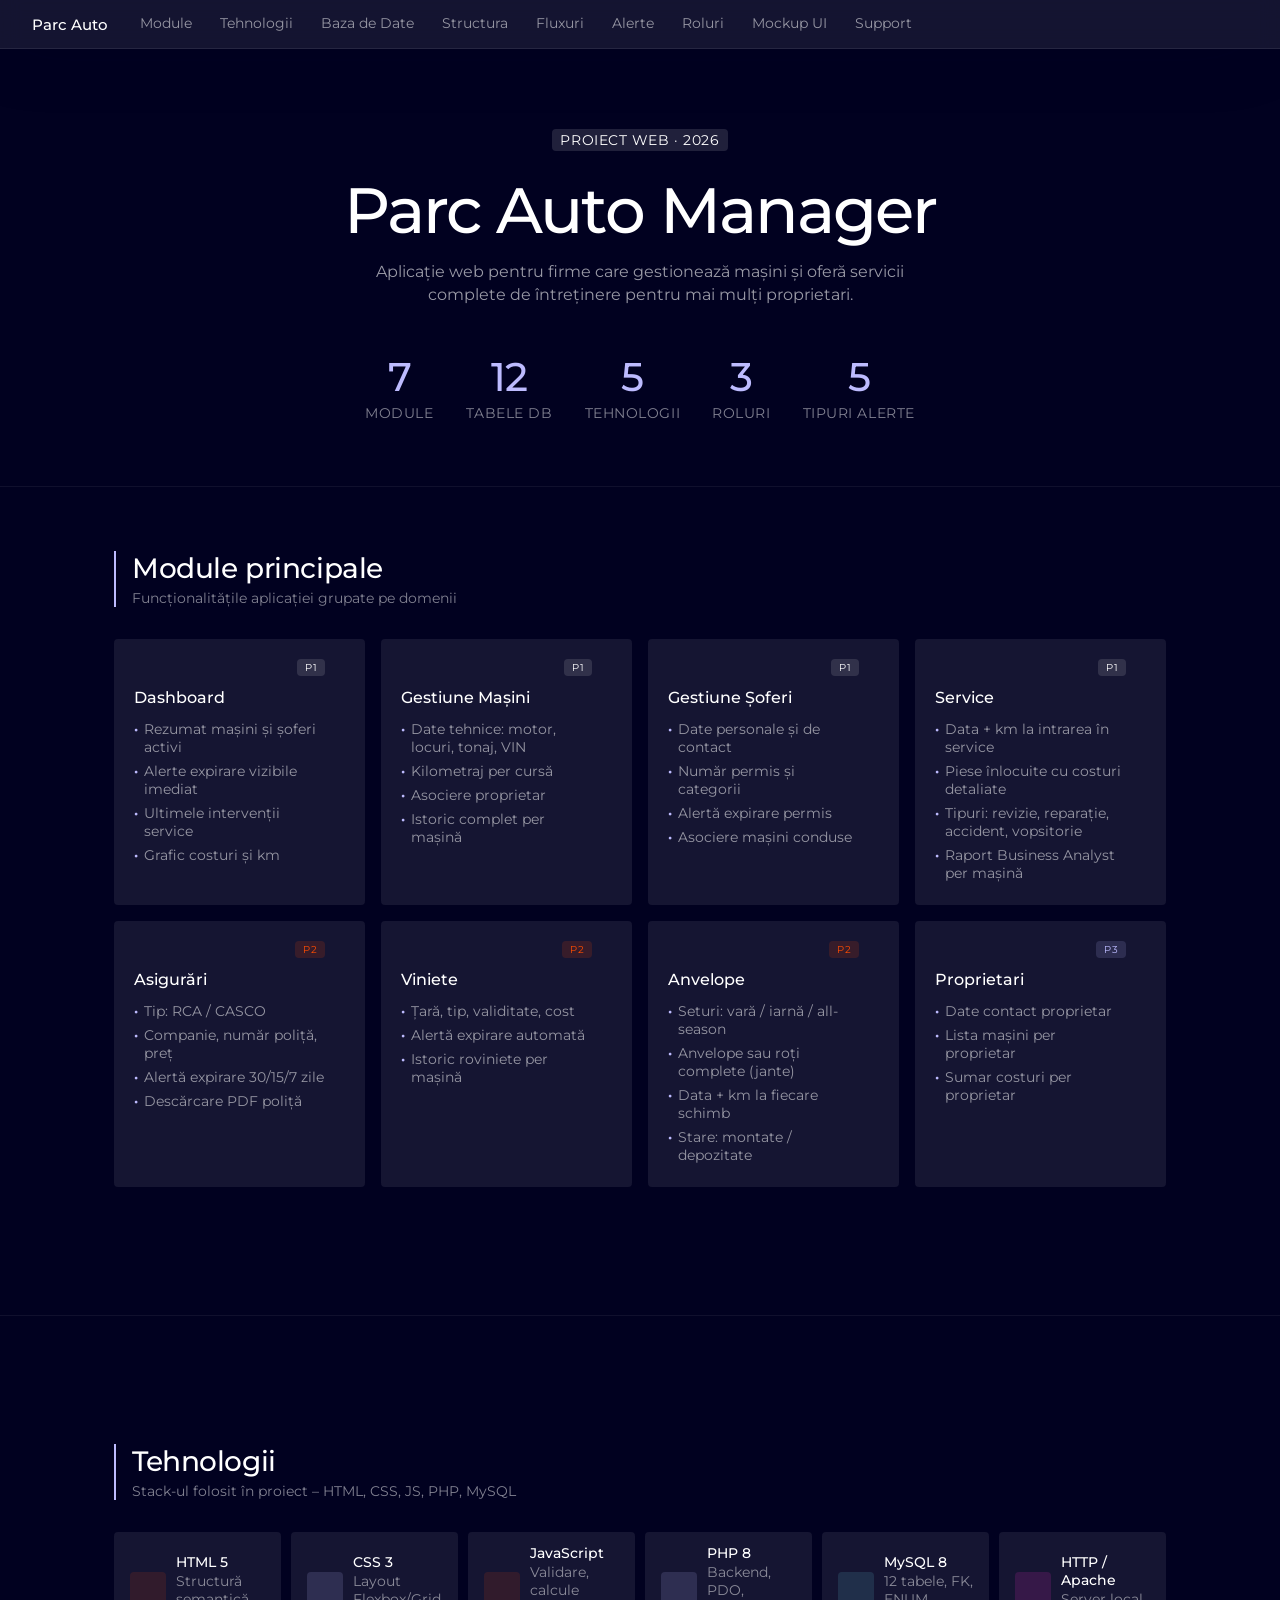
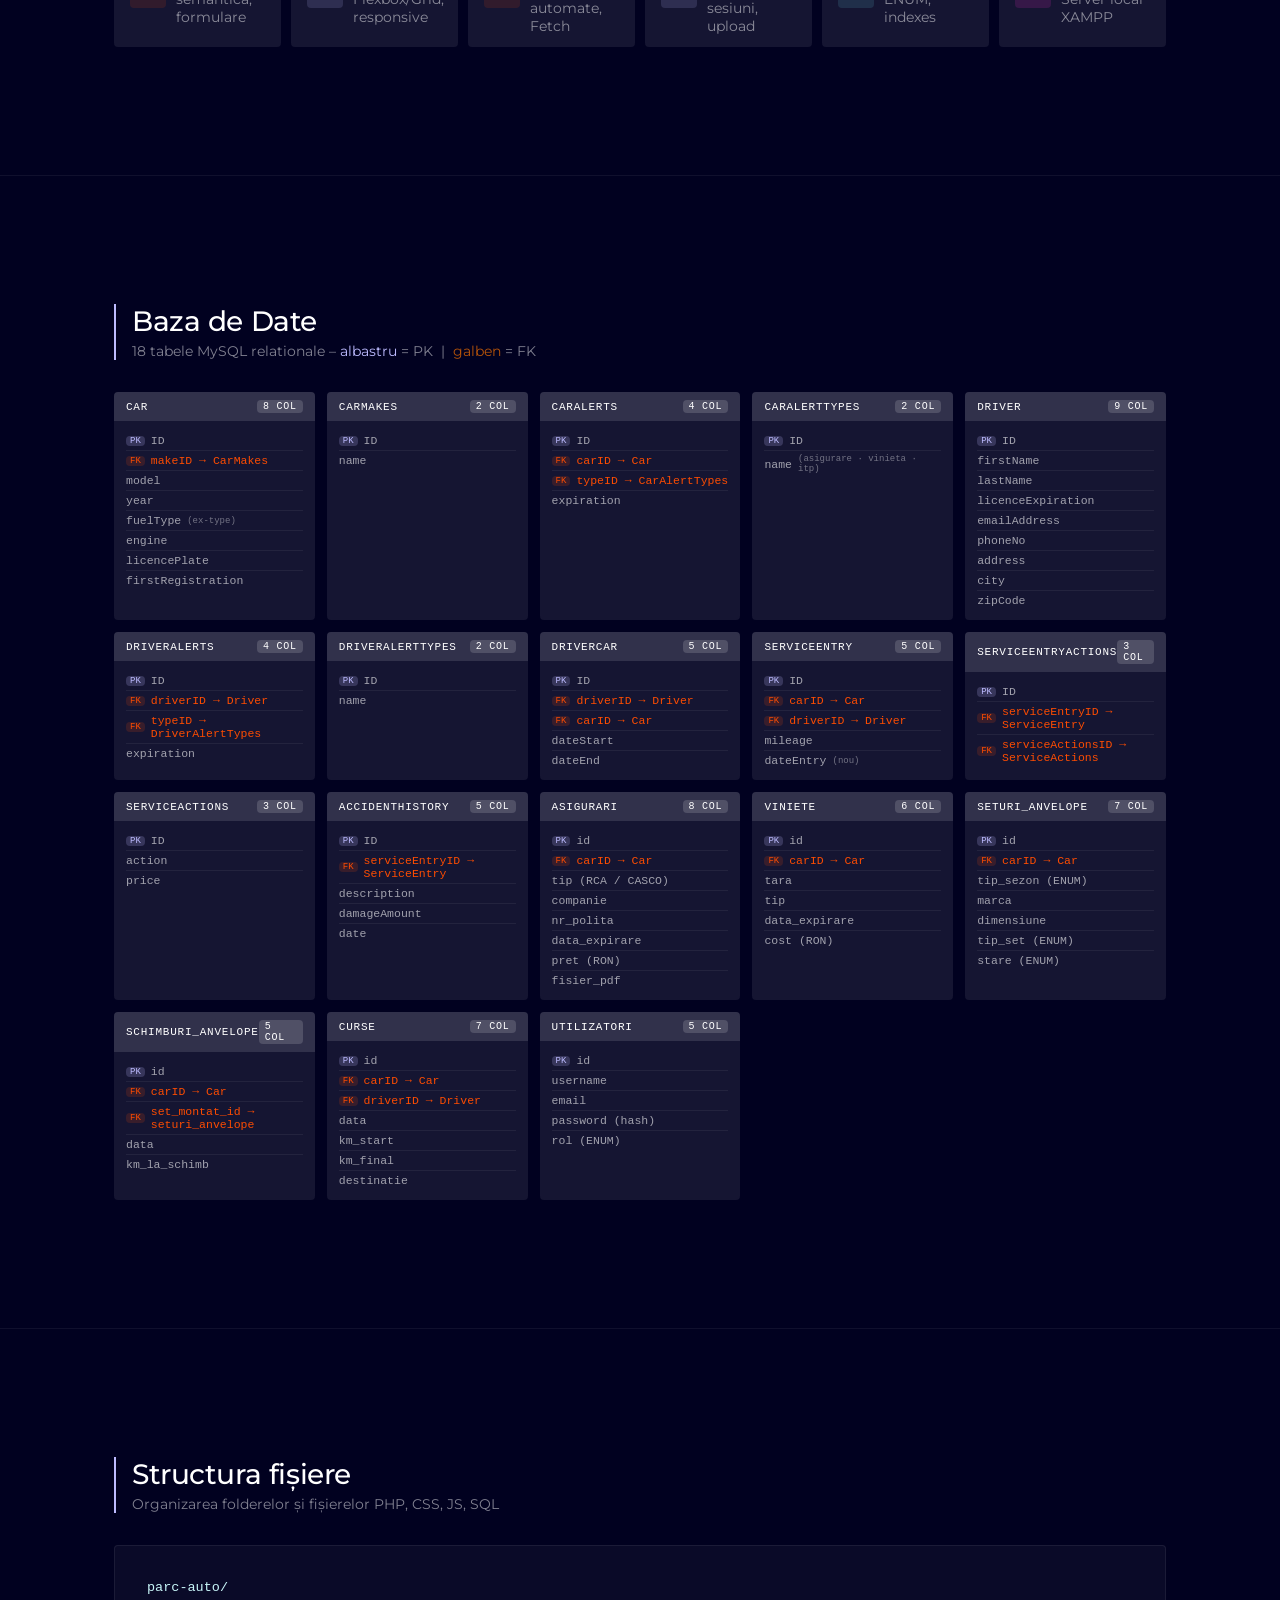
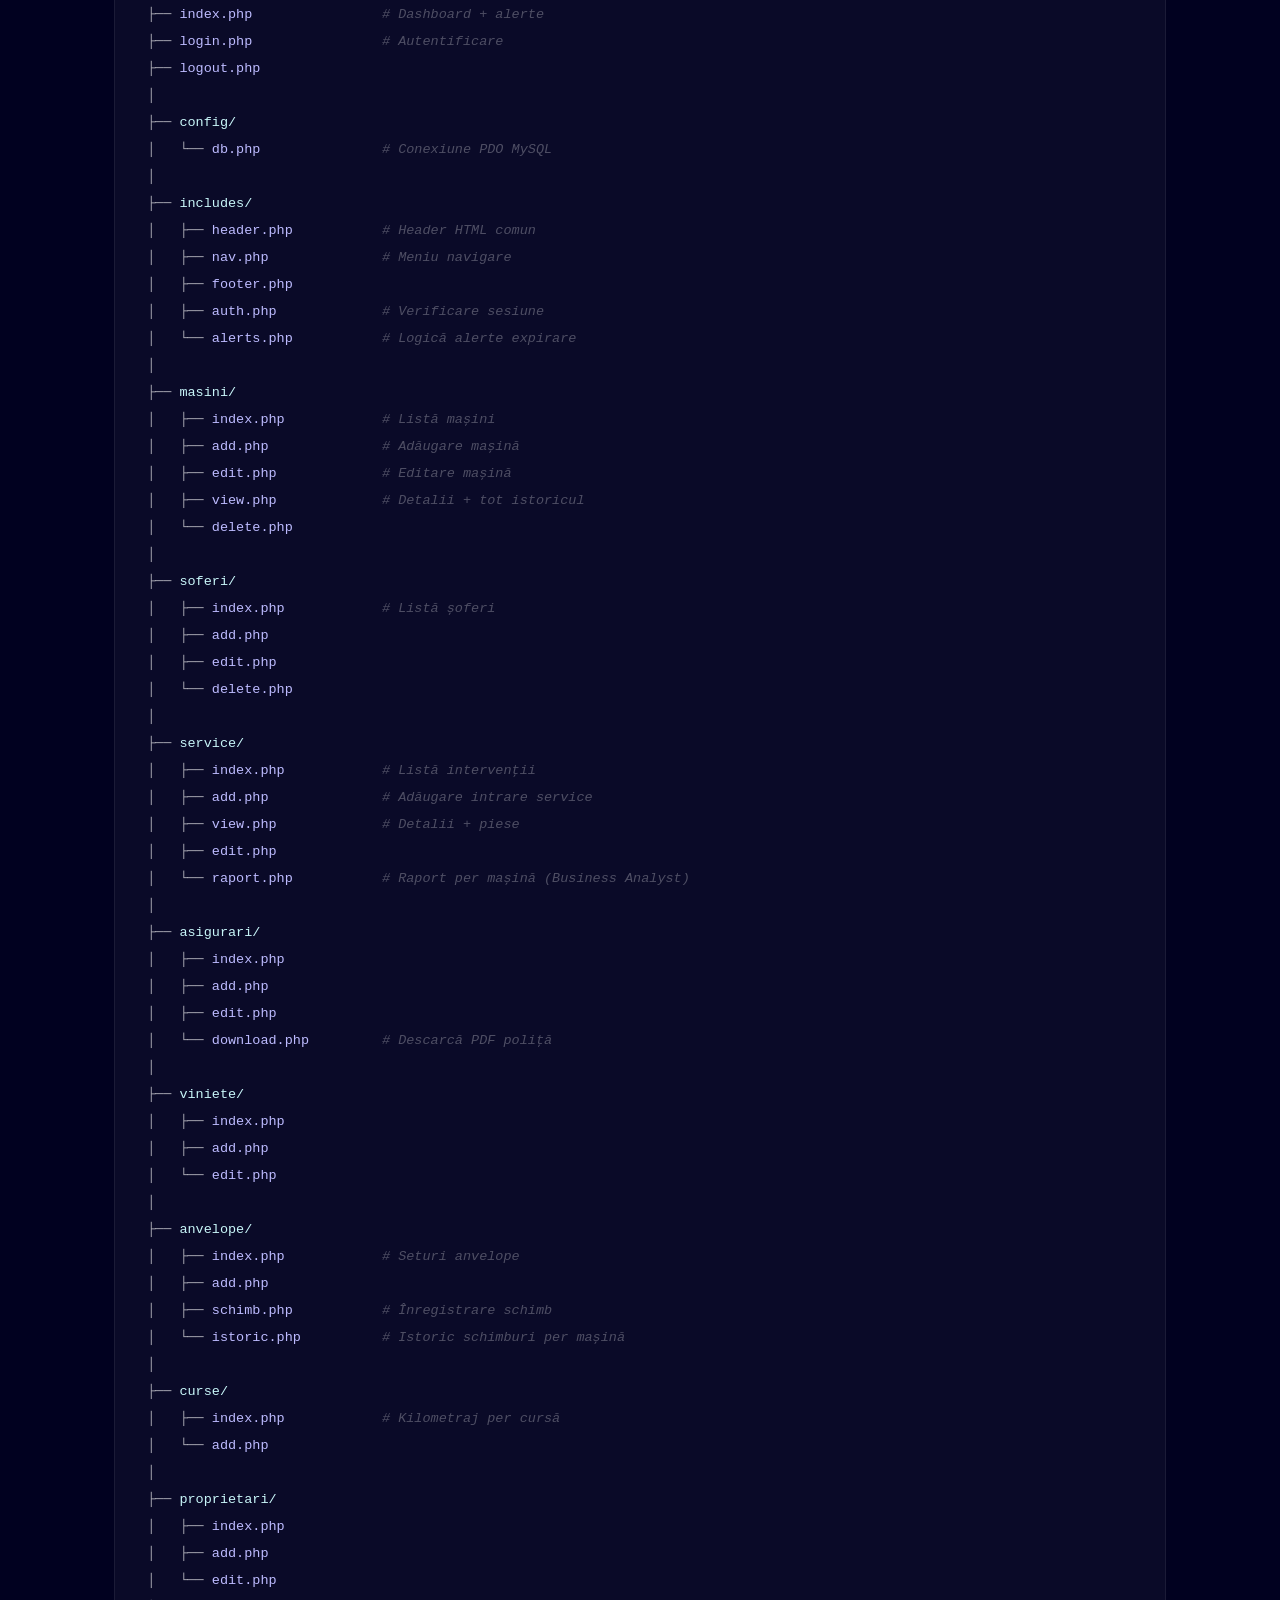
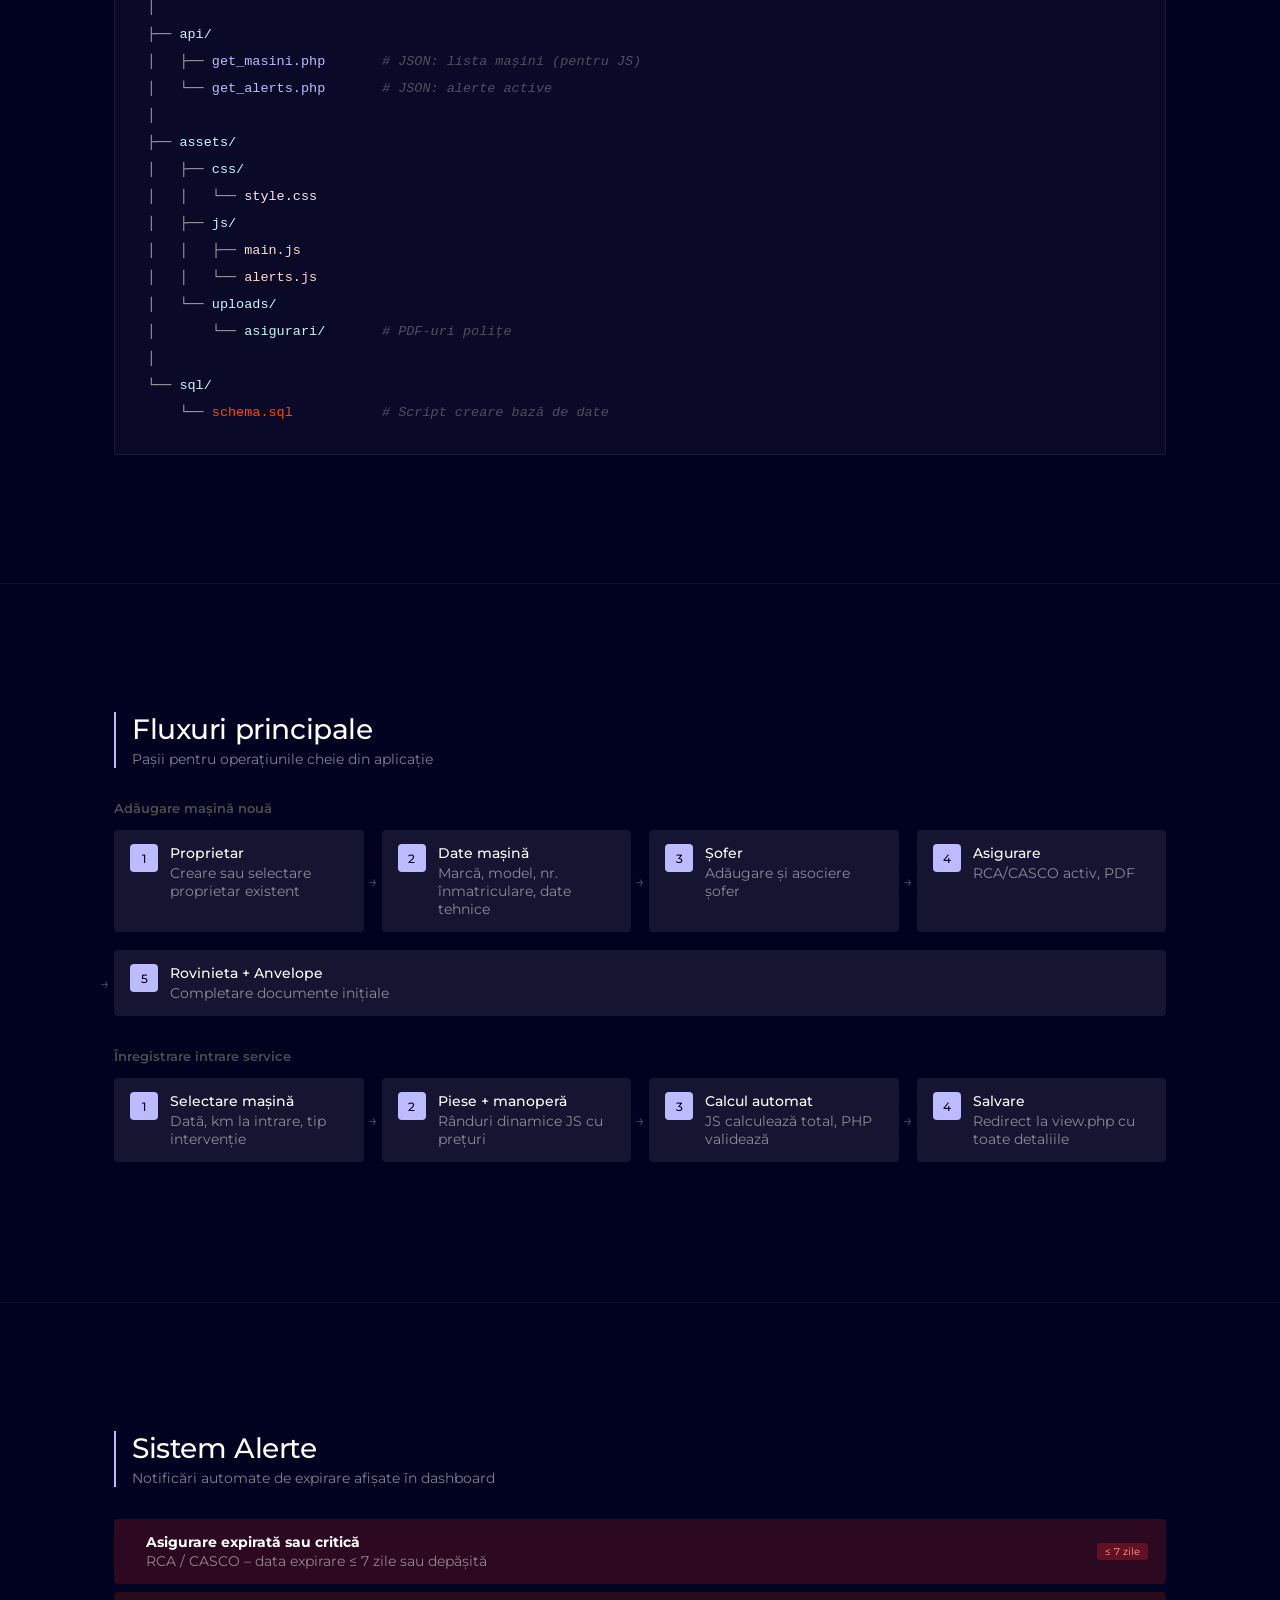
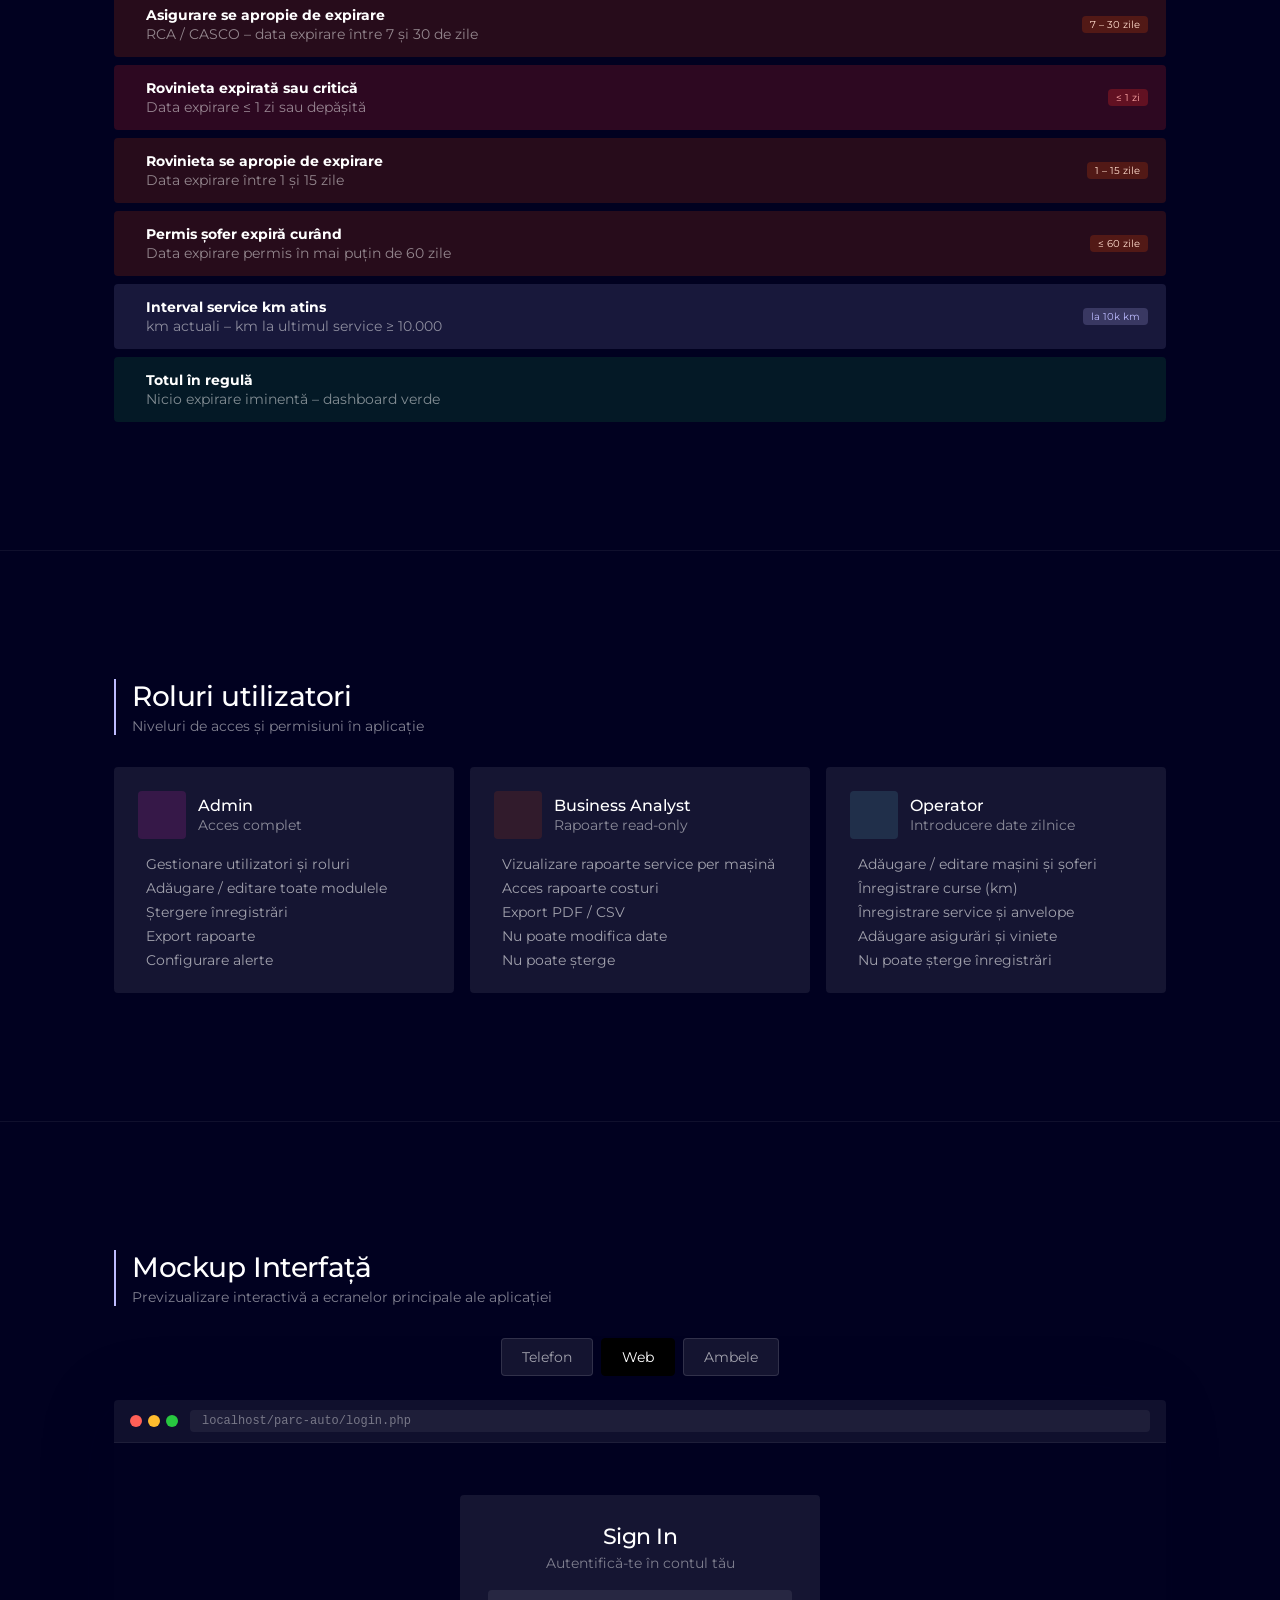
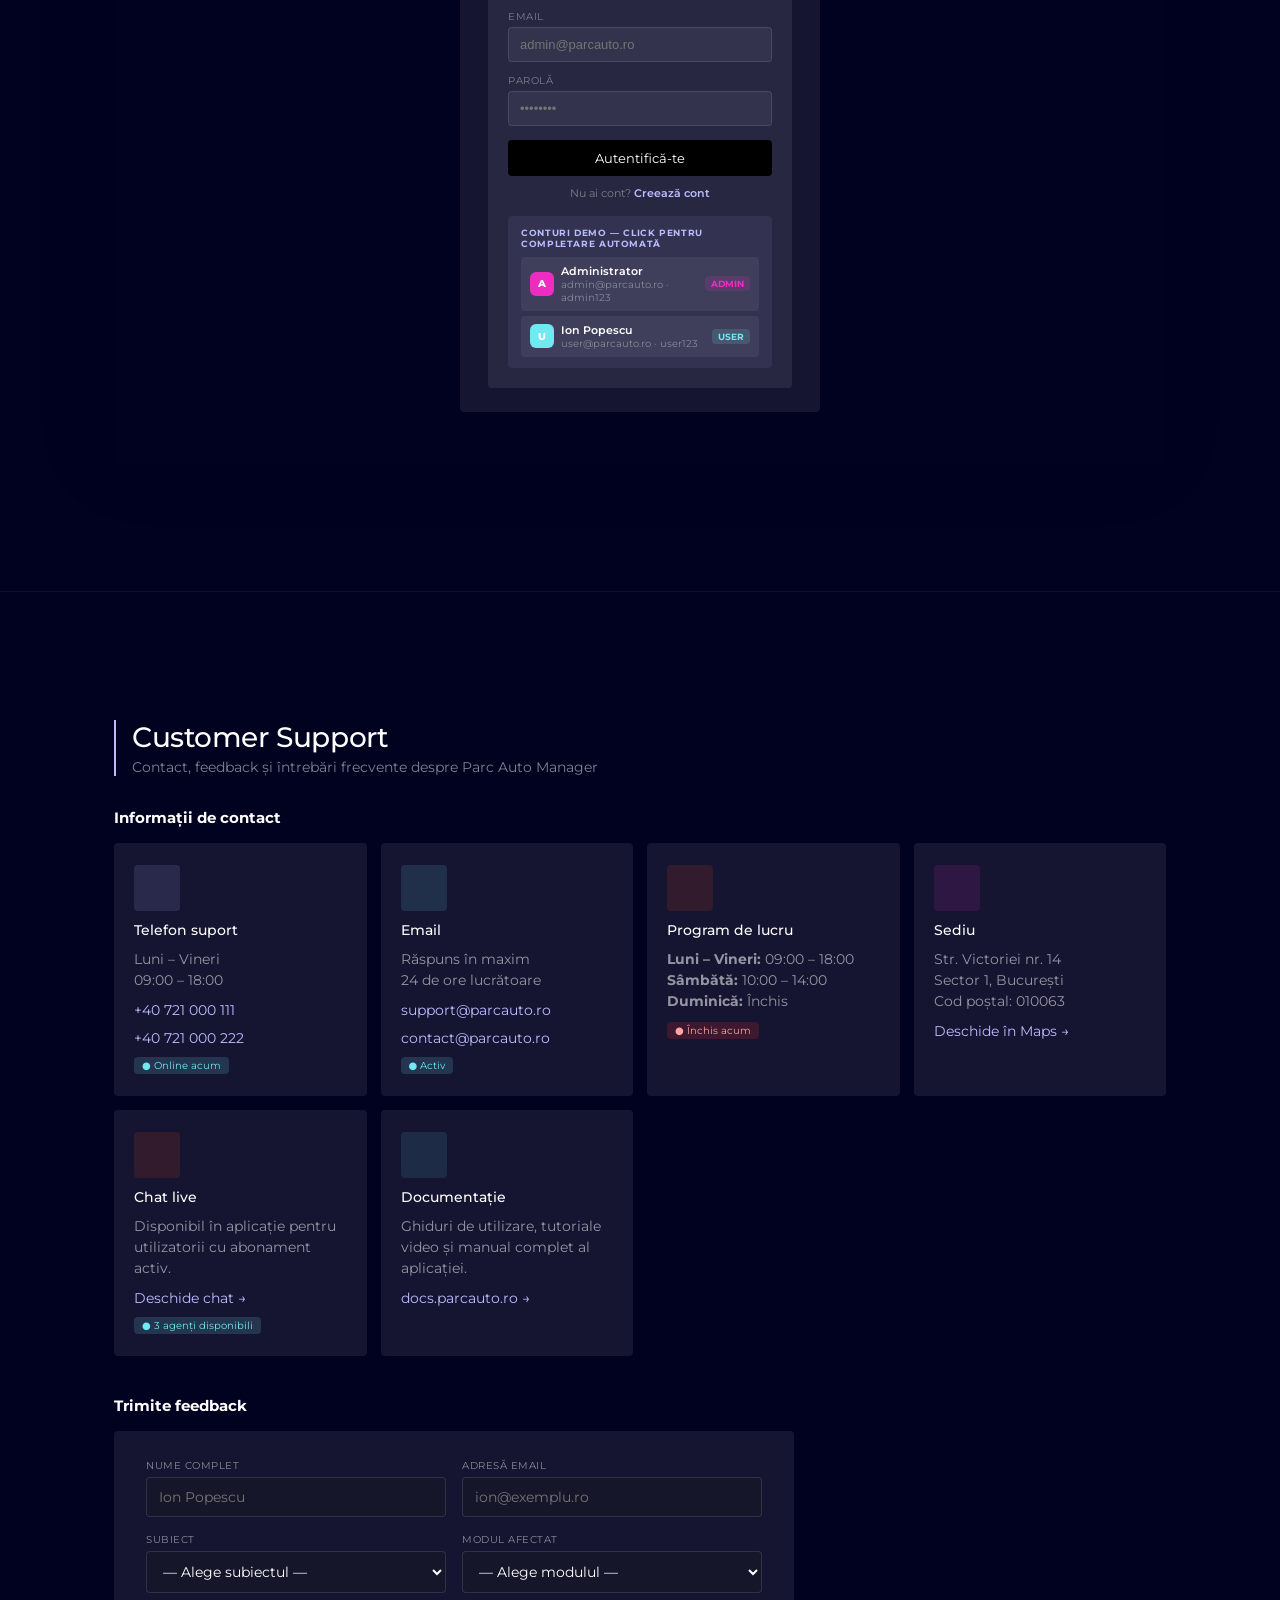
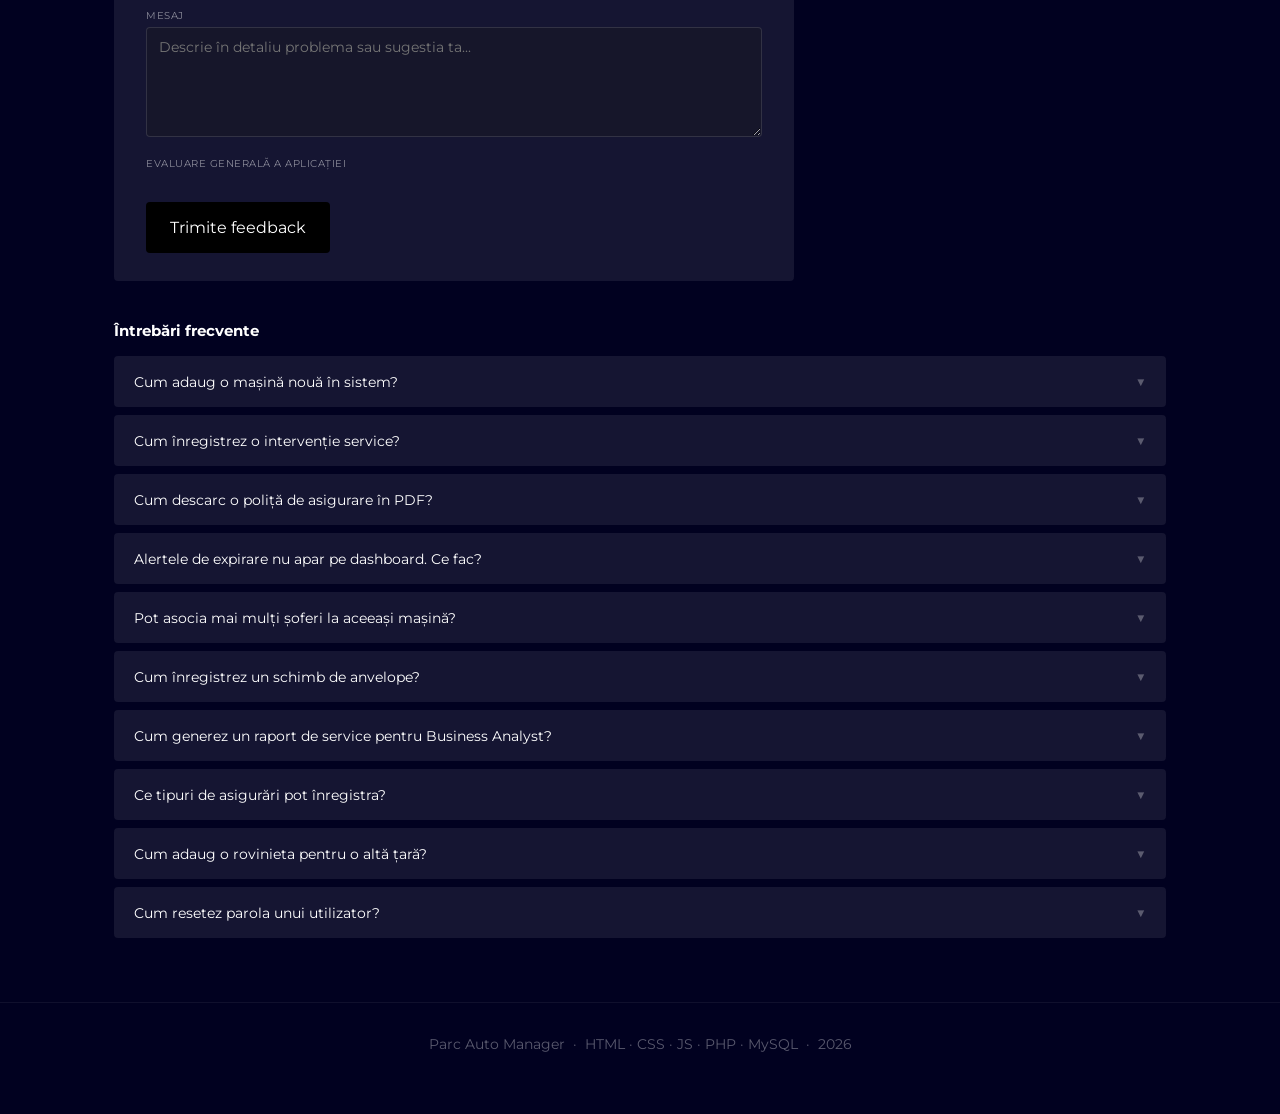
==== commit aac1e51d: "Fixed bugs "ITP" and "Viniete" we're not visibile on Phone Mock-up." ====
--- a/index.html
+++ b/index.html
@@ -492,9 +492,8 @@
   .auth-input, .auth-select {
     width: 100%; padding: 9px 11px;
     border: 1px solid rgba(255,255,255,.12); border-radius: 4px;
-    font-size: 14px; color: #FFFFFF; background: rgba(255,255,255,.06);
+    font-size: 14px; color: #FFFFFF; background: #16162a;
     font-family: var(--font-the-future);
-    color-scheme: dark;
   }
 
   .auth-input:focus-within, .auth-select:focus-within {
@@ -619,8 +618,7 @@
   .fb-input, .fb-select, .fb-textarea {
     width: 100%; padding: 10px 12px; border-radius: 4px;
     border: 1px solid rgba(255,255,255,.12); font-size: 14px;
-    color: #FFFFFF; background: rgba(255,255,255,.06);
-    color-scheme: dark;
+    color: #FFFFFF; background: #16162a;
     font-family: var(--font-the-future);
     transition: border-color .15s;
     outline: none;
@@ -841,7 +839,7 @@
 
   .ph-field { margin-bottom:10px; }
   .ph-field label { display:block; font-size:10px; font-weight:400; color:rgba(255,255,255,.4); margin-bottom:3px; text-transform:uppercase; }
-  .ph-input, .ph-select { width:100%; padding:8px 10px; border-radius:4px; border:1px solid rgba(255,255,255,.1); font-size:12px; background:rgba(255,255,255,.06); color:#FFFFFF; color-scheme:dark; }
+  .ph-input, .ph-select { width:100%; padding:8px 10px; border-radius:4px; border:1px solid rgba(255,255,255,.1); font-size:12px; background:#16162a; color:#FFFFFF; }
   .ph-row2 { display:grid; grid-template-columns:1fr 1fr; gap:8px; }
   .ph-divider { height:1px; background:rgba(255,255,255,.06); margin:12px 0; }
 
@@ -1057,12 +1055,11 @@
   .mk-select {
     width: 100%; padding: 7px 10px; border-radius: 4px;
     border: 1px solid rgba(255,255,255,.1); font-size: 13px; color: #FFFFFF;
-    background: rgba(255,255,255,.06);
-    color-scheme: dark;
+    background: #16162a;
   }
   .mk-select option, .ph-select option, .fb-select option, .auth-select option {
-    background: #1e1e2e;
-    color: #ffffff;
+    background: #16162a !important;
+    color: #ffffff !important;
   }
 
   .mk-divider { height: 1px; background: rgba(255,255,255,.06); margin: 14px 0; }
@@ -2892,6 +2889,22 @@
             <button class="ph-btn-full" style="background:#475569" onclick="showToast('Schimb anvelope înregistrat!')"> Înregistrează schimb</button>
           </div>
 
+          <!-- ── VINIETE ── -->
+          <div class="mph-pane" id="mph-viniete">
+            <div style="display:flex;justify-content:flex-end;margin-bottom:10px">
+              <button class="mk-btn mk-btn-blue mk-btn-sm" onclick="mobileRole==='admin'?showToast('Formular adăugare rovinieta deschis.'):showToast('Doar adminul poate adăuga.','red')">＋ Adaugă</button>
+            </div>
+            <div id="mph-vin-list"></div>
+          </div>
+
+          <!-- ── ITP ── -->
+          <div class="mph-pane" id="mph-itp">
+            <div style="display:flex;justify-content:flex-end;margin-bottom:10px">
+              <button class="mk-btn mk-btn-blue mk-btn-sm" onclick="mobileRole==='admin'?showToast('Formular adăugare ITP deschis.'):showToast('Doar adminul poate adăuga.','red')">＋ Adaugă</button>
+            </div>
+            <div id="mph-itp-list"></div>
+          </div>
+
           <!-- ── SUPPORT ── -->
           <div class="mph-pane" id="mph-support">
             <div class="ph-section" style="margin-top:0"> Contact</div>
@@ -2997,6 +3010,19 @@
 
         </div><!-- /mph-main -->
 
+        <!-- more-menu sheet -->
+        <div id="mph-more-sheet" style="display:none;position:absolute;bottom:60px;left:0;right:0;background:#1c1c2e;border-top:1px solid rgba(255,255,255,.1);z-index:40;padding:8px 6px;">
+          <div onclick="mphShowFromMore('viniete')" style="display:flex;align-items:center;gap:10px;padding:11px 12px;border-radius:6px;cursor:pointer;font-size:13px;color:#FFFFFF;" onmouseover="this.style.background='rgba(255,255,255,.08)'" onmouseout="this.style.background='none'">
+            <span style="font-size:16px">🛣️</span> Viniete
+          </div>
+          <div onclick="mphShowFromMore('itp')" style="display:flex;align-items:center;gap:10px;padding:11px 12px;border-radius:6px;cursor:pointer;font-size:13px;color:#FFFFFF;" onmouseover="this.style.background='rgba(255,255,255,.08)'" onmouseout="this.style.background='none'">
+            <span style="font-size:16px">🔍</span> ITP
+          </div>
+          <div onclick="mphShowFromMore('support')" style="display:flex;align-items:center;gap:10px;padding:11px 12px;border-radius:6px;cursor:pointer;font-size:13px;color:#FFFFFF;" onmouseover="this.style.background='rgba(255,255,255,.08)'" onmouseout="this.style.background='none'">
+            <span style="font-size:16px"></span> Support
+          </div>
+        </div>
+
         <!-- bottom-sheet overlay -->
         <div id="mph-overlay" onclick="hidePhSheet()"></div>
         <div id="mph-sheet">
@@ -3011,7 +3037,7 @@
           <div class="mph-navitem" onclick="mphShow('service',this)"><span class="mn-ico" style="font-size:16px"></span><span class="mn-lbl">Service</span></div>
           <div class="mph-navitem" onclick="mphShow('asigurari',this)"><span class="mn-ico" style="font-size:16px"></span><span class="mn-lbl">Asigurări</span></div>
           <div class="mph-navitem" onclick="mphShow('anvelope',this)"><span class="mn-ico" style="font-size:16px"></span><span class="mn-lbl">Anvelope</span></div>
-          <div class="mph-navitem" onclick="mphShow('support',this)"><span class="mn-ico" style="font-size:16px"></span><span class="mn-lbl">Support</span></div>
+          <div class="mph-navitem" id="mph-more-btn" onclick="mphShowMore(this)"><span class="mn-ico" style="font-size:16px">●●●</span><span class="mn-lbl">Mai mult</span></div>
         </div>
 
       </div><!-- /mph-screen -->
@@ -4261,9 +4287,63 @@
       (!list.length ? `<div style="text-align:center;color:rgba(255,255,255,.38);padding:16px;font-size:12px">Fără anvelope pentru această mașină</div>` : '');
   }
 
+  // ── PHONE MORE MENU ──
+  function mphShowMore(btn) {
+    const sheet = document.getElementById('mph-more-sheet');
+    const isOpen = sheet.style.display === 'block';
+    sheet.style.display = isOpen ? 'none' : 'block';
+    document.querySelectorAll('.mph-navitem').forEach(n => n.classList.remove('mn-on'));
+    if (!isOpen) btn.classList.add('mn-on');
+  }
+  function mphShowFromMore(id) {
+    document.getElementById('mph-more-sheet').style.display = 'none';
+    document.querySelectorAll('.mph-navitem').forEach(n => n.classList.remove('mn-on'));
+    document.getElementById('mph-more-btn').classList.add('mn-on');
+    document.querySelectorAll('.mph-pane').forEach(p => p.classList.remove('mph-on'));
+    document.getElementById('mph-' + id).classList.add('mph-on');
+  }
+
+  // ── PHONE VINIETE ──
+  function renderPhViniete() {
+    const el = document.getElementById('mph-vin-list'); if (!el) return;
+    const stBorder = { valida:'#16a34a', critica:'#dc2626', expirata:'#dc2626' };
+    const stBadge  = { valida:'mb-green', critica:'mb-red', expirata:'mb-amber' };
+    const stLabel  = { valida:' Validă', critica:' Expiră curând', expirata:' Expirată' };
+    el.innerHTML = VINIETE.map(r => `
+      <div class="ph-card" style="border-left:3px solid ${stBorder[r.status]}">
+        <div class="ph-card-head">
+          <div><div class="ph-card-title">${r.masina}</div><div class="ph-card-sub">${r.tara} · ${r.tip}</div></div>
+          <span class="mk-badge ${stBadge[r.status]}">${stLabel[r.status]}</span>
+        </div>
+        <div class="ph-card-row">
+          <span class="mk-badge mb-slate">Expiră ${r.exp}</span>
+          <span class="mk-badge mb-green">${r.cost}</span>
+        </div>
+      </div>`).join('');
+  }
+
+  // ── PHONE ITP ──
+  function renderPhItp() {
+    const el = document.getElementById('mph-itp-list'); if (!el) return;
+    const stBorder = { valabil:'#16a34a', curind:'#FC4C02', critica:'#dc2626', expirat:'#dc2626' };
+    const stBadge  = { valabil:'mb-green', curind:'mb-amber', critica:'mb-red', expirat:'mb-red' };
+    const stLabel  = { valabil:' Valabil', curind:' Expiră curând', critica:' Critică', expirat:' Expirat' };
+    el.innerHTML = ITP_DATA.map(r => `
+      <div class="ph-card" style="border-left:3px solid ${stBorder[r.status]}">
+        <div class="ph-card-head">
+          <div><div class="ph-card-title">${r.masina}</div><div class="ph-card-sub">${r.model} · ${r.statie}</div></div>
+          <span class="mk-badge ${stBadge[r.status]}">${stLabel[r.status]}</span>
+        </div>
+        <div class="ph-card-row">
+          <span class="mk-badge mb-slate">Expiră ${r.exp}</span>
+          <span class="mk-badge mb-slate">${r.cost} RON</span>
+        </div>
+      </div>`).join('');
+  }
+
   // ── INIT ──
   renderAsig(); renderViniete(); renderItp(); renderMasini(); renderSoferi();
-  renderPhMasini(); renderPhAsig(); renderPhAnv();
+  renderPhMasini(); renderPhAsig(); renderPhAnv(); renderPhViniete(); renderPhItp();
   phSrvCalc();
 
   function setMockView(mode, btn) {
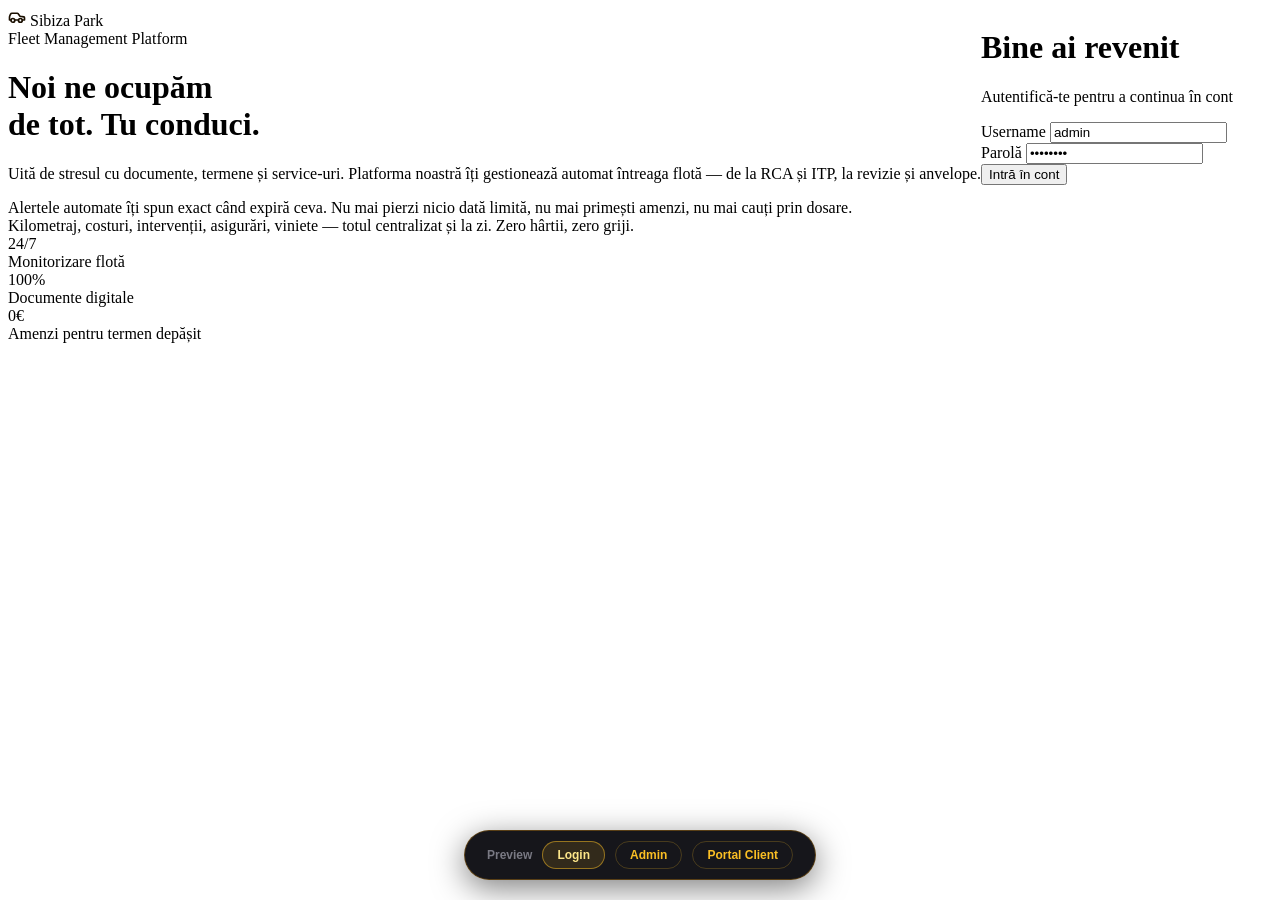
==== commit cb04acbe: "Design Final add design preview, imroved version" ====
--- a/index.html
+++ b/index.html
@@ -1,4357 +1,607 @@
-﻿<!DOCTYPE html>
+<!DOCTYPE html>
 <html lang="ro">
 <head>
 <meta charset="UTF-8"/>
 <meta name="viewport" content="width=device-width,initial-scale=1"/>
-<title>Parc Auto Manager – Planificare</title>
-<link rel="icon" href="data:image/svg+xml,<svg xmlns='http://www.w3.org/2000/svg' viewBox='0 0 32 32'><rect width='32' height='32' rx='6' fill='%23010120'/><rect x='6' y='13' width='20' height='2' rx='1' fill='%23BDBBFF'/><rect x='6' y='17' width='14' height='2' rx='1' fill='%23BDBBFF' opacity='.5'/></svg>"/>
-<link rel="preconnect" href="https://fonts.googleapis.com">
-<link rel="preconnect" href="https://fonts.gstatic.com" crossorigin>
-<link href="https://fonts.googleapis.com/css2?family=Montserrat:wght@400;500&display=swap" rel="stylesheet">
+<title>Sibiza Park – Design Preview</title>
+<link rel="stylesheet" href="assets/css/style.css?v=7"/>
 <style>
-  :root {
-    /* Design tokens */
-    --color-midnight-ink:      #010120;
-    --color-canvas-white:      #FFFFFF;
-    --color-void-black:        #000000;
-    --color-smoke-gray:        #4D4D4D;
-    --color-frost-gray:        #D6D6D6;
-    --color-sky-blue-block:    #C1DFF9;
-    --color-cosmic-pink-block: #FDE3F6;
-    --color-dawn-orange-block: #FFDCCD;
-    --color-cyan-whisper:      #C8F6F9;
-    --color-regal-violet:      #BDBBFF;
-    --color-electric-orange:   #FC4C02;
-    --color-magenta-flash:     #EF2CC1;
-    --color-cyan-glow:         #70E9F0;
-
-    --font-the-future: 'The Future', Montserrat, Inter, ui-sans-serif, system-ui, sans-serif;
-    --font-mono: 'PP Neue Montreal Mono', 'IBM Plex Mono', 'Space Mono', ui-monospace, monospace;
-
-    --shadow-xl: rgba(1,1,32,0.1) -10px 0px 75px 0px;
-
-    /* Legacy aliases – drive all downstream colour refs */
-    --blue:   #BDBBFF;
-    --blue2:  #a09dff;
-    --sky:    #C1DFF9;
-    --green:  #16a34a;
-    --amber:  #FC4C02;
-    --red:    #dc2626;
-    --purple: #EF2CC1;
-    --slate:  #4D4D4D;
-    --dark:   #010120;
-    --border: #D6D6D6;
-    --bg:     #FFFFFF;
-    --white:  #FFFFFF;
-    --text:   #000000;
-    --radius: 4px;
+  .demo-bar {
+    position: fixed; bottom: 20px; left: 50%; transform: translateX(-50%);
+    background: rgba(13,13,18,0.96); border: 1px solid rgba(245,158,11,0.3);
+    border-radius: 99px; padding: 10px 22px;
+    display: flex; align-items: center; gap: 10px;
+    z-index: 9999; backdrop-filter: blur(12px);
+    box-shadow: 0 8px 32px rgba(0,0,0,0.5);
+    font-size: 12px; font-weight: 600;
+    font-family: 'Inter', sans-serif; white-space: nowrap;
   }
-
-  *, *::before, *::after { box-sizing: border-box; margin: 0; padding: 0; }
-
-  body {
-    font-family: var(--font-the-future);
-    background: var(--color-midnight-ink);
-    color: var(--color-canvas-white);
-    scroll-behavior: smooth;
+  .demo-bar span { color: rgba(220,220,235,0.5); }
+  .demo-bar a {
+    color: #fbbf24; text-decoration: none; padding: 6px 14px;
+    border-radius: 99px; border: 1px solid rgba(251,191,36,0.22);
+    transition: all .18s;
   }
-
-  /* ── NAV ── */
-  nav {
-    position: sticky; top: 0; z-index: 200;
-    background: rgba(255,255,255,.08);
-    backdrop-filter: blur(10px);
-    box-shadow: var(--shadow-xl);
-    border-bottom: 1px solid rgba(255,255,255,.08);
-    display: flex; align-items: center; gap: 4px;
-    padding: 0 32px;
-    overflow-x: auto;
-    -webkit-overflow-scrolling: touch;
+  .demo-bar a:hover, .demo-bar a.active {
+    background: rgba(251,191,36,0.12); border-color: rgba(251,191,36,0.5); color: #fde68a;
   }
-
-  nav a {
-    flex-shrink: 0;
-    text-decoration: none;
-    color: rgba(255,255,255,.55);
-    font-size: 14px; font-weight: 400;
-    padding: 14px 12px;
-    border-bottom: 2px solid transparent;
-    transition: color .15s, border-color .15s;
-    white-space: nowrap;
-  }
-
-  nav a:hover { color: #FFFFFF; }
-  nav a.on    { color: #BDBBFF; border-color: #BDBBFF; }
-
-  .nav-brand {
-    margin-right: 16px;
-    font-weight: 500; font-size: 15px;
-    color: #FFFFFF;
-    border-bottom: none !important;
-    padding: 14px 0 !important;
-    display: flex; align-items: center; gap: 6px;
-  }
-
-  /* ── HERO ── */
-  .hero {
-    background: var(--color-midnight-ink);
-    color: #FFFFFF;
-    padding: 80px 32px 64px;
-    text-align: center;
-    border-bottom: 1px solid rgba(255,255,255,.06);
-  }
-
-  .hero .chip {
-    display: inline-block;
-    background: rgba(255,255,255,.12);
-    color: #FFFFFF;
-    border-radius: 4px;
-    font-size: 14px; font-weight: 400; letter-spacing: .04em;
-    padding: 2px 8px; margin-bottom: 24px;
-    text-transform: uppercase;
-  }
-
-  .hero h1 { font-size: clamp(40px,5vw,64px); font-weight: 500; line-height: 1.1; letter-spacing: -1.92px; }
-  .hero p  { margin-top: 16px; color: rgba(255,255,255,.6); font-size: 16px; max-width: 560px; margin-left:auto; margin-right:auto; line-height: 1.4; }
-
-  .hero-stats {
-    display: flex; justify-content: center; flex-wrap: wrap;
-    gap: 32px; margin-top: 48px;
-  }
-
-  .hero-stat { text-align: center; }
-  .hero-stat .n { font-size: 40px; font-weight: 500; line-height: 1.15; letter-spacing: -0.8px; color: #BDBBFF; }
-  .hero-stat .l { font-size: 14px; color: rgba(255,255,255,.5); margin-top: 4px; text-transform: uppercase; letter-spacing: .04em; }
-
-  /* ── WRAPPER ── */
-  .wrap { max-width: 1100px; margin: 0 auto; padding: 64px 24px; }
-
-  /* ── SECTION HEADING ── */
-  .sh {
-    display: flex; align-items: center; gap: 16px;
-    margin-bottom: 32px;
-    padding-left: 16px;
-    border-left: 2px solid #BDBBFF;
-  }
-
-  .sh h2 { font-size: 28px; font-weight: 500; letter-spacing: -0.42px; color: #FFFFFF; }
-  .sh p  { font-size: 14px; color: rgba(255,255,255,.5); margin-top: 4px; }
-
-  /* ── DIVIDER ── */
-  .divider { border: none; border-top: 1px solid rgba(255,255,255,.06); margin: 64px 0 0; }
-
-  /* ── MODULE CARDS ── */
-  .mod-grid {
-    display: grid;
-    grid-template-columns: repeat(auto-fill, minmax(240px, 1fr));
-    gap: 16px;
-  }
-
-  .mod-card {
-    background: rgba(255,255,255,.08);
-    border: none;
-    border-radius: 4px;
-    padding: 20px 40px 20px 20px;
-    transition: background .2s;
-  }
-
-  .mod-card:hover {
-    background: rgba(255,255,255,.12);
-  }
-
-  .mod-card .head {
-    display: flex; align-items: flex-start; justify-content: space-between;
-    margin-bottom: 12px;
-  }
-
-  .mod-card .emo { font-size: 28px; line-height: 1; }
-
-  .pri {
-    font-size: 10px; font-weight: 400; padding: 2px 8px;
-    border-radius: 4px; letter-spacing: .04em; text-transform: uppercase;
-  }
-  .p1  { background: rgba(255,255,255,.12); color: #FFFFFF; }
-  .p2  { background: rgba(252,76,2,.15); color: #FC4C02; }
-  .p3  { background: rgba(189,187,255,.15); color: #BDBBFF; }
-
-  .mod-card h3 { font-size: 16px; font-weight: 500; margin-bottom: 10px; color: #FFFFFF; }
-
-  .mod-card ul { list-style: none; }
-  .mod-card li {
-    font-size: 14px; color: rgba(255,255,255,.55);
-    padding: 3px 0; display: flex; gap: 6px; align-items: baseline;
-  }
-  .mod-card li::before { content: "·"; color: #BDBBFF; font-weight: bold; flex-shrink: 0; }
-
-  /* ── TECH PILLS ── */
-  .tech-row { display: flex; flex-wrap: wrap; gap: 10px; }
-
-  .tech {
-    display: flex; align-items: center; gap: 10px;
-    background: rgba(255,255,255,.08); border: none;
-    border-radius: 4px; padding: 12px 16px;
-    min-width: 140px; flex: 1;
-  }
-
-  .tech .dot {
-    width: 36px; height: 36px; border-radius: 4px;
-    display: flex; align-items: center; justify-content: center;
-    font-size: 18px; flex-shrink: 0;
-  }
-
-  .tech .name { font-weight: 500; font-size: 14px; color: #FFFFFF; }
-  .tech .role { font-size: 14px; color: rgba(255,255,255,.5); margin-top: 1px; }
-
-  /* ── DB TABLE ── */
-  .db-grid {
-    display: grid;
-    grid-template-columns: repeat(auto-fill, minmax(200px, 1fr));
-    gap: 12px;
-  }
-
-  .db-card {
-    background: rgba(255,255,255,.08);
-    border: none;
-    border-radius: 4px;
-    overflow: hidden;
-  }
-
-  .db-card .db-head {
-    background: rgba(255,255,255,.12);
-    color: #FFFFFF;
-    font-size: 11px; font-weight: 500;
-    padding: 8px 12px;
-    letter-spacing: .07em; text-transform: uppercase;
-    display: flex; align-items: center; justify-content: space-between;
-    font-family: var(--font-mono);
-  }
-
-  .db-card .db-count {
-    background: rgba(255,255,255,.15);
-    border-radius: 4px;
-    font-size: 10px; padding: 1px 6px;
-  }
-
-  .db-card .db-body { padding: 10px 12px; }
-
-  .db-field {
-    font-size: 11.5px; font-family: var(--font-mono);
-    padding: 3px 0; display: flex; gap: 6px; align-items: center;
-    color: rgba(255,255,255,.6);
-    border-bottom: 1px solid rgba(255,255,255,.06);
-  }
-
-  .db-field:last-child { border-bottom: none; }
-
-  .db-field .lbl {
-    font-size: 9px; padding: 0 4px; border-radius: 4px;
-    font-weight: 500; flex-shrink: 0;
-  }
-
-  .lbl-pk { background: rgba(189,187,255,.2); color: #BDBBFF; }
-  .lbl-fk { background: rgba(252,76,2,.15); color: #FC4C02; }
-
-  .db-field.fk-field { color: #FC4C02; }
-
-  /* ── FILE TREE ── */
-  .tree {
-    background: rgba(255,255,255,.04);
-    border: 1px solid rgba(255,255,255,.07);
-    color: rgba(255,255,255,.65);
-    border-radius: 4px;
-    padding: 28px 32px;
-    font-family: var(--font-mono);
-    font-size: 13.5px;
-    line-height: 2;
-    overflow-x: auto;
-    white-space: pre;
-  }
-
-  .tree .d  { color: #C8F6F9; font-weight: 500; }
-  .tree .ph { color: #BDBBFF; }
-  .tree .cs { color: #FDE3F6; }
-  .tree .js { color: #FFDCCD; }
-  .tree .sq { color: #FC4C02; }
-  .tree .cm { color: rgba(255,255,255,.28); font-style: italic; }
-
-  /* ── FLOW ── */
-  .flow {
-    display: flex; flex-wrap: wrap; gap: 0;
-    counter-reset: step;
-    margin-bottom: 12px;
-  }
-
-  .flow-step {
-    display: flex; align-items: flex-start; gap: 12px;
-    background: rgba(255,255,255,.08);
-    border: none;
-    border-radius: 4px;
-    padding: 14px 16px;
-    flex: 1; min-width: 200px;
-    position: relative;
-  }
-
-  .flow-step + .flow-step::before {
-    content: '→';
-    position: absolute; left: -18px; top: 50%;
-    transform: translateY(-50%);
-    color: rgba(255,255,255,.3); font-size: 16px;
-    background: var(--color-midnight-ink); padding: 0 4px;
-  }
-
-  .flow-step .num {
-    width: 28px; height: 28px; border-radius: 4px;
-    background: #BDBBFF; color: #010120;
-    font-size: 12px; font-weight: 500;
-    display: flex; align-items: center; justify-content: center;
-    flex-shrink: 0;
-  }
-
-  .flow-step h4 { font-size: 14px; font-weight: 500; color: #FFFFFF; }
-  .flow-step p  { font-size: 14px; color: rgba(255,255,255,.5); margin-top: 2px; }
-
-  /* ── ALERT ROWS ── */
-  .al-list { display: flex; flex-direction: column; gap: 8px; }
-
-  .al {
-    display: flex; align-items: center; gap: 14px;
-    padding: 14px 18px; border-radius: 4px;
-    font-size: 14px; border: none;
-    color: #FFFFFF;
-  }
-
-  .al-red    { background: rgba(220,38,38,.2); }
-  .al-amber  { background: rgba(252,76,2,.15); }
-  .al-blue   { background: rgba(189,187,255,.12); }
-  .al-green  { background: rgba(22,163,74,.15); }
-
-  .al .al-ico { font-size: 22px; flex-shrink: 0; }
-  .al .al-txt strong { display: block; margin-bottom: 1px; }
-  .al .al-txt span   { color: rgba(255,255,255,.5); font-size: 14px; }
-
-  .al .days {
-    margin-left: auto; flex-shrink: 0;
-    font-size: 10px; font-weight: 400;
-    padding: 2px 8px; border-radius: 4px;
-  }
-
-  .days-red    { background: rgba(220,38,38,.3); color: #fca5a5; }
-  .days-amber  { background: rgba(252,76,2,.2); color: #FFDCCD; }
-  .days-blue   { background: rgba(189,187,255,.2); color: #BDBBFF; }
-
-  /* ── ROLES ── */
-  .role-grid { display: grid; grid-template-columns: repeat(auto-fill, minmax(260px, 1fr)); gap: 16px; }
-
-  .role-card {
-    background: rgba(255,255,255,.08);
-    border: none;
-    border-radius: 4px; padding: 24px;
-  }
-
-  .role-card .r-head {
-    display: flex; align-items: center; gap: 12px; margin-bottom: 16px;
-  }
-
-  .role-card .r-emo {
-    width: 48px; height: 48px; border-radius: 4px;
-    display: flex; align-items: center; justify-content: center;
-    font-size: 24px;
-  }
-
-  .role-card h3 { font-size: 16px; font-weight: 500; color: #FFFFFF; }
-  .role-card .r-sub { font-size: 14px; color: rgba(255,255,255,.5); margin-top: 1px; }
-
-  .perm-list { list-style: none; display: flex; flex-direction: column; gap: 6px; }
-
-  .perm-list li {
-    font-size: 14px; display: flex; align-items: center; gap: 8px; color: rgba(255,255,255,.6);
-  }
-
-  .perm-list li .ok  { color: #70E9F0; font-size: 16px; }
-  .perm-list li .no  { color: rgba(255,255,255,.2); font-size: 16px; }
-
-  /* ── SUPPORT ── */
-  .sup-grid {
-    display: grid;
-    grid-template-columns: repeat(auto-fill, minmax(220px, 1fr));
-    gap: 14px;
-    margin-bottom: 14px;
-  }
-
-  .sup-card {
-    background: rgba(255,255,255,.08);
-    border: none;
-    border-radius: 4px;
-    padding: 22px 20px;
-    display: flex; flex-direction: column; gap: 10px;
-    transition: background .2s;
-  }
-
-  .sup-card:hover { background: rgba(255,255,255,.12); }
-
-  .sup-card .sc-ico {
-    width: 46px; height: 46px; border-radius: 4px;
-    display: flex; align-items: center; justify-content: center;
-    font-size: 22px; flex-shrink: 0;
-  }
-
-  .sup-card h4 { font-size: 14px; font-weight: 500; color: #FFFFFF; }
-  .sup-card p  { font-size: 14px; color: rgba(255,255,255,.55); line-height: 1.5; }
-  .sup-card a  { font-size: 14px; font-weight: 400; color: #BDBBFF; text-decoration: none; }
-  .sup-card a:hover { text-decoration: underline; }
-
-  .sup-badge {
-    display: inline-flex; align-items: center; gap: 5px;
-    font-size: 10px; font-weight: 400; padding: 2px 8px;
-    border-radius: 4px; width: fit-content;
-  }
-
-  .sup-badge.online  { background: rgba(112,233,240,.15); color: #70E9F0; }
-  .sup-badge.offline { background: rgba(220,38,38,.2); color: #fca5a5; }
-
-  /* ── AUTH MOCKUP ── */
-  .auth-frames {
-    display: grid;
-    grid-template-columns: 1fr 1fr;
-    gap: 24px;
-    margin-bottom: 32px;
-  }
-
-  @media(max-width:820px){ .auth-frames { grid-template-columns:1fr; } }
-
-  .auth-frame-label {
-    font-size: 10px; font-weight: 400; text-transform: uppercase;
-    letter-spacing: .07em; color: rgba(255,255,255,.4);
-    margin-bottom: 10px; display: flex; align-items: center; gap: 8px;
-  }
-
-  /* mini browser for auth */
-  .auth-browser {
-    border-radius: 4px; border: none;
-    box-shadow: var(--shadow-xl); overflow: hidden;
-    background: #010120;
-  }
-
-  .auth-chrome {
-    background: rgba(255,255,255,.06); padding: 8px 14px;
-    display: flex; align-items: center; gap: 10px;
-    border-bottom: 1px solid rgba(255,255,255,.06);
-  }
-
-  .auth-dots { display:flex; gap:5px; }
-  .auth-dots span { width:10px; height:10px; border-radius:50%; display:block; }
-
-  .auth-url {
-    flex:1; background:rgba(255,255,255,.06); border-radius:4px;
-    padding:3px 10px; font-size:11px; color:rgba(255,255,255,.35);
-    font-family:var(--font-mono); border:none;
-  }
-
-  .auth-body {
-    background: var(--color-midnight-ink);
-    padding: 28px 20px;
-    display: flex; justify-content: center;
-  }
-
-  /* auth card inside browser */
-  .auth-card {
-    background: rgba(255,255,255,.08); border-radius: 4px;
-    border: none;
-    width: 100%; max-width: 340px;
-    padding: 28px 26px;
-  }
-
-  .auth-card-hd {
-    text-align: center; margin-bottom: 22px;
-  }
-
-  .auth-card-ico {
-    width: 46px; height: 46px;
-    background: #BDBBFF;
-    border-radius: 4px;
-    display: flex; align-items: center; justify-content: center;
-    font-size: 20px; margin: 0 auto 12px;
-  }
-
-  .auth-card h3 {
-    font-size: 22px; font-weight: 500; color: #FFFFFF; letter-spacing: -0.44px;
-  }
-
-  .auth-card .auth-sub {
-    font-size: 14px; color: rgba(255,255,255,.5); margin-top: 4px;
-  }
-
-  .auth-fgroup { margin-bottom: 12px; }
-
-  .auth-fgroup label {
-    display: block; font-size: 10px; font-weight: 400;
-    text-transform: uppercase; letter-spacing: .05em;
-    color: rgba(255,255,255,.5); margin-bottom: 4px;
-  }
-
-  .auth-input, .auth-select {
-    width: 100%; padding: 9px 11px;
-    border: 1px solid rgba(255,255,255,.12); border-radius: 4px;
-    font-size: 14px; color: #FFFFFF; background: #16162a;
-    font-family: var(--font-the-future);
-  }
-
-  .auth-input:focus-within, .auth-select:focus-within {
-    border-color: #BDBBFF;
-  }
-
-  .auth-btn {
-    width: 100%; padding: 16px;
-    background: #000000;
-    color: #FFFFFF; border: none; border-radius: 4px;
-    font-size: 16px; font-weight: 400;
-    cursor: pointer; font-family: var(--font-the-future);
-    margin-top: 4px;
-  }
-
-  .auth-link-row {
-    text-align: center; font-size: 14px; color: rgba(255,255,255,.4);
-    margin-top: 14px;
-  }
-
-  .auth-link-row a { color: #BDBBFF; font-weight: 400; text-decoration: none; }
-
-  .auth-remember {
-    display: flex; align-items: center; gap: 6px;
-    font-size: 11px; color: rgba(255,255,255,.4); margin: 8px 0 12px;
-  }
-
-  /* demo accounts strip */
-  .demo-strip {
-    background: rgba(189,187,255,.08); border: 1px solid rgba(189,187,255,.15);
-    border-radius: 4px; padding: 12px 14px; margin-top: 20px;
-  }
-
-  .demo-strip-title {
-    font-size: 9px; font-weight: 400; text-transform: uppercase;
-    letter-spacing: .08em; color: #BDBBFF; margin-bottom: 8px;
-  }
-
-  .demo-accs { display: flex; flex-direction: column; gap: 6px; }
-
-  .demo-acc {
-    background: rgba(255,255,255,.06); border: none;
-    border-radius: 4px; padding: 8px 10px;
-    display: flex; align-items: center; justify-content: space-between;
-  }
-
-  .demo-acc-l { display: flex; align-items: center; gap: 8px; }
-
-  .demo-av {
-    width: 26px; height: 26px; border-radius: 4px;
-    display: flex; align-items: center; justify-content: center;
-    font-size: 11px; font-weight: 500; color: #010120;
-  }
-
-  .av-adm { background: #EF2CC1; }
-  .av-usr { background: #70E9F0; }
-
-  .demo-acc-name { font-size: 11px; font-weight: 500; color: #FFFFFF; }
-  .demo-acc-cred { font-size: 10px; color: rgba(255,255,255,.4); }
-
-  .demo-role {
-    font-size: 9px; font-weight: 400; text-transform: uppercase;
-    letter-spacing: .06em; padding: 2px 7px; border-radius: 4px;
-  }
-
-  .dr-adm { background: rgba(239,44,193,.15); color: #EF2CC1; }
-  .dr-usr { background: rgba(112,233,240,.15); color: #70E9F0; }
-
-  /* access comparison table */
-  .access-table-wrap {
-    background: rgba(255,255,255,.08); border: none;
-    border-radius: 4px; overflow: hidden;
-    margin-top: 0;
-  }
-
-  .access-table-head {
-    background: rgba(255,255,255,.06); color: #FFFFFF;
-    padding: 14px 20px; font-size: 14px; font-weight: 500;
-    display: flex; align-items: center; gap: 8px;
-  }
-
-  table.acc-tbl {
-    width: 100%; border-collapse: collapse; font-size: 14px;
-  }
-
-  table.acc-tbl thead th {
-    background: rgba(255,255,255,.04); padding: 10px 16px;
-    text-align: left; font-size: 10px; font-weight: 400;
-    color: rgba(255,255,255,.4); border-bottom: 1px solid rgba(255,255,255,.06);
-    white-space: nowrap; text-transform: uppercase; letter-spacing: .05em;
-  }
-
-  table.acc-tbl tbody td {
-    padding: 10px 16px; border-bottom: 1px solid rgba(255,255,255,.04);
-    color: rgba(255,255,255,.7); vertical-align: middle;
-  }
-
-  table.acc-tbl tbody tr:last-child td { border-bottom: none; }
-  table.acc-tbl tbody tr:hover td { background: rgba(255,255,255,.04); }
-
-  .acc-yes { color: #70E9F0; font-size: 17px; font-weight: 500; }
-  .acc-no  { color: rgba(255,255,255,.15); font-size: 17px; }
-
-  /* feedback form */
-  .fb-wrap {
-    background: rgba(255,255,255,.08);
-    border: none;
-    border-radius: 4px;
-    padding: 28px 32px;
-    max-width: 680px;
-  }
-
-  .fb-row { display: grid; grid-template-columns: 1fr 1fr; gap: 16px; margin-bottom: 16px; }
-  .fb-row.full { grid-template-columns: 1fr; }
-
-  .fb-field label {
-    display: block; font-size: 10px; font-weight: 400;
-    color: rgba(255,255,255,.5); margin-bottom: 5px;
-    text-transform: uppercase; letter-spacing: .05em;
-  }
-
-  .fb-input, .fb-select, .fb-textarea {
-    width: 100%; padding: 10px 12px; border-radius: 4px;
-    border: 1px solid rgba(255,255,255,.12); font-size: 14px;
-    color: #FFFFFF; background: #16162a;
-    font-family: var(--font-the-future);
-    transition: border-color .15s;
-    outline: none;
-  }
-
-  .fb-input:focus, .fb-select:focus, .fb-textarea:focus {
-    border-color: #BDBBFF;
-  }
-
-  .fb-textarea { resize: vertical; min-height: 110px; }
-
-  /* star rating */
-  .star-rating { display: flex; gap: 4px; margin-top: 6px; }
-  .star-rating span { font-size: 30px; cursor: pointer; color: rgba(255,255,255,.2); transition: color .1s, transform .12s; line-height: 1; user-select: none; }
-  .star-rating span:hover { transform: scale(1.2); }
-  .star-rating span.lit { color: #FC4C02; }
-  .star-rating.sm span { font-size: 20px; }
-
-  .fb-submit {
-    display: inline-flex; align-items: center; gap: 8px;
-    background: #000000; color: #FFFFFF;
-    padding: 16px 24px; border-radius: 4px;
-    border: none; font-size: 16px; font-weight: 400;
-    cursor: pointer; transition: opacity .15s;
-    margin-top: 6px; font-family: var(--font-the-future);
-  }
-
-  .fb-submit:hover { opacity: .85; }
-  .fb-submit:active { opacity: .7; }
-
-  /* faq accordion */
-  .faq-list { display: flex; flex-direction: column; gap: 8px; }
-
-  .faq-item {
-    background: rgba(255,255,255,.08);
-    border: none;
-    border-radius: 4px;
-    overflow: hidden;
-    transition: background .2s;
-  }
-
-  .faq-item.open { background: rgba(255,255,255,.12); }
-
-  .faq-q {
-    width: 100%; display: flex; align-items: center; justify-content: space-between;
-    padding: 16px 20px; gap: 16px;
-    background: none; border: none; cursor: pointer;
-    font-size: 14px; font-weight: 400; color: #FFFFFF;
-    text-align: left; font-family: var(--font-the-future);
-    transition: opacity .12s;
-  }
-
-  .faq-q:hover { opacity: .8; }
-  .faq-item.open .faq-q { color: #BDBBFF; }
-
-  .faq-arrow {
-    font-size: 16px; flex-shrink: 0;
-    transition: transform .2s; color: rgba(255,255,255,.3);
-  }
-
-  .faq-item.open .faq-arrow { transform: rotate(180deg); color: #BDBBFF; }
-
-  .faq-a {
-    max-height: 0; overflow: hidden;
-    transition: max-height .3s ease, padding .3s;
-    padding: 0 20px; font-size: 14px; color: rgba(255,255,255,.55); line-height: 1.7;
-  }
-
-  .faq-item.open .faq-a { max-height: 300px; padding: 0 20px 16px; }
-
-  .faq-a code {
-    background: rgba(255,255,255,.08); padding: 1px 6px; border-radius: 4px;
-    font-size: 13px; color: #BDBBFF; font-family: var(--font-mono);
-  }
-
-  /* ── FOOTER ── */
-  footer {
-    text-align: center; padding: 32px;
-    color: rgba(255,255,255,.35); font-size: 14px;
-    border-top: 1px solid rgba(255,255,255,.06);
-    background: var(--color-midnight-ink);
-  }
-
-  /* ── MISC ── */
-  section { scroll-margin-top: 52px; }
-
-  .sep { height: 1px; background: rgba(255,255,255,.06); margin: 64px 0; }
-
-  /* ── VIEW TOGGLE BAR ── */
-  .mv-bar {
-    display: flex; gap: 8px; justify-content: center; margin-bottom: 24px;
-  }
-  .mv-btn {
-    display: flex; align-items: center; gap: 6px;
-    padding: 9px 20px; border-radius: 4px; cursor: pointer;
-    border: 1px solid rgba(255,255,255,.12); background: rgba(255,255,255,.08);
-    color: rgba(255,255,255,.6); font-size: 14px; font-weight: 400;
-    transition: all .15s; font-family: var(--font-the-future);
-  }
-  .mv-btn:hover { border-color: rgba(255,255,255,.25); color: #FFFFFF; }
-  .mv-btn.mvon  { background: #000000; color: #FFFFFF; border-color: #000000; }
-
-  /* view container defaults: phone hidden */
-  #mv-phone { display: none; }
-
-  /* phone mode */
-  .mv-container.mode-phone #mv-web   { display: none; }
-  .mv-container.mode-phone #mv-phone { display: flex; justify-content: center; }
-
-  /* both mode */
-  .mv-container.mode-both {
-    display: flex; gap: 28px; align-items: flex-start;
-    overflow-x: auto; padding-bottom: 8px;
-  }
-  .mv-container.mode-both #mv-phone { display: flex; flex-direction: column; align-items: center; flex-shrink: 0; zoom: .78; }
-  .mv-container.mode-both #mv-web   { flex-shrink: 0; width: 720px; zoom: .60; }
-
-  /* ── PHONE FRAME ── */
-  .mock-phone-frame {
-    width: 290px; background: #1c1c1e; border-radius: 46px;
-    padding: 14px;
-    box-shadow: 0 0 0 1px #3a3a3c, 0 0 0 3px #1c1c1e, 0 0 0 4px #48484a, 0 28px 70px rgba(0,0,0,.55);
-  }
-  .mph-dyn-island {
-    width: 108px; height: 30px; background: #1c1c1e; border-radius: 0 0 20px 20px;
-    margin: -14px auto 0; position: relative; z-index: 2;
-    display: flex; align-items: center; justify-content: center; gap: 8px;
-  }
-  .mph-dyn-island::before { content:''; width:10px; height:10px; border-radius:50%; background:#2c2c2e; }
-  .mph-dyn-island::after  { content:''; width:44px; height:6px; border-radius:3px; background:#2c2c2e; }
-  .mph-screen {
-    background: #010120; border-radius: 34px; overflow: hidden;
-    height: 580px; display: flex; flex-direction: column;
-    position: relative;
-  }
-  #mph-sheet {
-    display: none; position: absolute; bottom: 0; left: 0; right: 0;
-    background: #0e0e2e; border-radius: 4px 4px 0 0;
-    box-shadow: 0 -4px 24px rgba(0,0,0,.4);
-    z-index: 30; max-height: 82%; overflow-y: auto; padding: 0;
-    border-top: 1px solid rgba(255,255,255,.08);
-  }
-  .mph-sheet-handle {
-    width: 36px; height: 4px; background: rgba(255,255,255,.2); border-radius: 2px;
-    margin: 10px auto 0;
-  }
-  .mph-sheet-body { padding: 12px 14px 20px; font-size: 13px; color: rgba(255,255,255,.7); }
-  .mph-sheet-title { font-size: 14px; font-weight: 500; color: #FFFFFF; margin-bottom: 12px; }
-  #mph-overlay {
-    display: none; position: absolute; inset: 0;
-    background: rgba(15,23,42,.35); z-index: 29; border-radius: 34px;
-  }
-  .mph-statusbar {
-    background: #010120; color: rgba(255,255,255,.8);
-    padding: 10px 18px 8px; display: flex; align-items: center; justify-content: space-between;
-    font-size: 11px; font-weight: 400; flex-shrink: 0;
-  }
-  .mph-topbar {
-    background: #010120; color: #FFFFFF;
-    padding: 10px 16px 12px; display: flex; align-items: center; gap: 10px;
-    font-size: 14px; font-weight: 500; flex-shrink: 0;
-    border-bottom: 1px solid rgba(255,255,255,.06);
-  }
-  .mph-topbar .mph-back { font-size: 16px; opacity:.7; cursor: pointer; }
-  .mph-main {
-    flex: 1; overflow-y: auto; padding: 14px;
-    scroll-behavior: smooth;
-    background: #010120;
-  }
-  .mph-main::-webkit-scrollbar { width: 3px; }
-  .mph-main::-webkit-scrollbar-thumb { background: rgba(255,255,255,.15); border-radius: 3px; }
-  .mph-bottomnav {
-    background: rgba(255,255,255,.06); border-top: 1px solid rgba(255,255,255,.06);
-    display: flex; height: 60px; flex-shrink: 0; padding: 0 2px;
-  }
-  .mph-navitem {
-    flex: 1; display: flex; flex-direction: column; align-items: center;
-    justify-content: center; gap: 2px; cursor: pointer;
-    border-radius: 4px; transition: background .12s;
-  }
-  .mph-navitem:hover { background: rgba(255,255,255,.06); }
-  .mph-navitem.mn-on .mn-ico { filter: none; }
-  .mn-ico { font-size: 19px; line-height: 1; }
-  .mn-lbl { font-size: 9px; color: rgba(255,255,255,.35); }
-  .mph-navitem.mn-on .mn-lbl { color: #BDBBFF; font-weight: 400; }
-  .mph-homeind { height: 4px; width: 100px; background: #1c1c1e; border-radius: 2px; margin: 6px auto -2px; opacity:.3; }
-
-  /* phone screen panes */
-  .mph-pane { display: none; }
-  .mph-pane.mph-on { display: block; }
-
-  /* phone card UI */
-  .ph-alert {
-    display: flex; gap: 8px; align-items: flex-start;
-    padding: 10px 12px; border-radius: 4px; font-size: 11.5px;
-    margin-bottom: 7px; border: none;
-  }
-  .ph-alert.pha-r { background:rgba(220,38,38,.2); color:#fca5a5; }
-  .ph-alert.pha-a { background:rgba(252,76,2,.15); color:#FFDCCD; }
-  .ph-alert.pha-g { background:rgba(112,233,240,.1); color:#70E9F0; }
-  .ph-alert .phi  { font-size:15px; flex-shrink:0; }
-
-  .ph-stats { display:grid; grid-template-columns:1fr 1fr; gap:8px; margin:12px 0; }
-  .ph-stat  { background:rgba(255,255,255,.08); border:none; border-radius:4px; padding:12px; text-align:center; }
-  .ph-stat .psn { font-size:22px; font-weight:500; color:#BDBBFF; }
-  .ph-stat .psl { font-size:10px; color:rgba(255,255,255,.4); margin-top:3px; }
-
-  .ph-section { font-size:10px; font-weight:400; color:rgba(255,255,255,.35); text-transform:uppercase; letter-spacing:.07em; margin:14px 0 8px; }
-
-  .ph-card { background:rgba(255,255,255,.08); border:none; border-radius:4px; padding:12px; margin-bottom:8px; }
-  .ph-card-head { display:flex; align-items:flex-start; justify-content:space-between; margin-bottom:5px; }
-  .ph-card-title { font-size:13px; font-weight:500; color:#FFFFFF; }
-  .ph-card-sub   { font-size:11px; color:rgba(255,255,255,.45); margin-top:2px; }
-  .ph-card-row   { display:flex; gap:6px; flex-wrap:wrap; margin-top:7px; }
-
-  .ph-btn-full { width:100%; padding:10px; background:#000000; color:#FFFFFF; border:none; border-radius:4px; font-size:12px; font-weight:400; cursor:pointer; margin-top:6px; font-family:var(--font-the-future); }
-  .ph-btn-ghost { padding:5px 10px; background:rgba(255,255,255,.12); color:#FFFFFF; border:none; border-radius:4px; font-size:10px; font-weight:400; cursor:pointer; }
-
-  .ph-field { margin-bottom:10px; }
-  .ph-field label { display:block; font-size:10px; font-weight:400; color:rgba(255,255,255,.4); margin-bottom:3px; text-transform:uppercase; }
-  .ph-input, .ph-select { width:100%; padding:8px 10px; border-radius:4px; border:1px solid rgba(255,255,255,.1); font-size:12px; background:#16162a; color:#FFFFFF; }
-  .ph-row2 { display:grid; grid-template-columns:1fr 1fr; gap:8px; }
-  .ph-divider { height:1px; background:rgba(255,255,255,.06); margin:12px 0; }
-
-  .ph-piese-row { display:flex; gap:6px; align-items:center; margin-bottom:6px; }
-  .ph-piese-row .ph-input { font-size:11px; padding:6px 8px; }
-  .ph-total-row { display:flex; justify-content:space-between; align-items:center; padding:10px 0 0; border-top:1px solid rgba(255,255,255,.08); margin-top:4px; }
-  .ph-total-row .ptl { font-size:12px; color:rgba(255,255,255,.45); }
-  .ph-total-row .ptv { font-size:16px; font-weight:500; color:#BDBBFF; }
-
-  /* ══════════════ MOCKUP STYLES ══════════════ */
-  .mock-browser {
-    border-radius: 4px;
-    border: none;
-    box-shadow: var(--shadow-xl);
-    overflow: hidden;
-    background: #010120;
-  }
-
-  .mock-chrome {
-    background: rgba(255,255,255,.06);
-    padding: 10px 16px;
-    display: flex; align-items: center; gap: 12px;
-    border-bottom: 1px solid rgba(255,255,255,.06);
-  }
-
-  .mock-dots { display: flex; gap: 6px; }
-  .mock-dots span {
-    width: 12px; height: 12px; border-radius: 50%;
-    display: block;
-  }
-
-  .mock-url {
-    flex: 1; background: rgba(255,255,255,.06); border-radius: 4px;
-    padding: 4px 12px; font-size: 12px; color: rgba(255,255,255,.4);
-    font-family: var(--font-mono); border: none;
-  }
-
-  /* app shell */
-  .mock-shell { display: flex; height: 620px; }
-
-  .mock-sb {
-    width: 200px; background: rgba(255,255,255,.06); color: rgba(255,255,255,.6);
-    display: flex; flex-direction: column; flex-shrink: 0;
-    overflow: hidden;
-  }
-
-  .mock-sb-logo {
-    padding: 16px; font-weight: 500; font-size: 14px;
-    color: #FFFFFF; border-bottom: 1px solid rgba(255,255,255,.06);
-    display: flex; align-items: center; gap: 8px;
-  }
-
-  .mock-sb-section {
-    font-size: 9px; text-transform: uppercase;
-    letter-spacing: .1em; color: rgba(255,255,255,.25);
-    padding: 14px 16px 4px; font-weight: 400;
-  }
-
-  .mock-sb a {
-    display: flex; align-items: center; gap: 8px;
-    padding: 9px 16px; font-size: 13px; color: rgba(255,255,255,.45);
-    cursor: pointer; text-decoration: none;
-    border-left: 2px solid transparent;
-    transition: all .12s;
-  }
-
-  .mock-sb a:hover { color: #FFFFFF; background: rgba(255,255,255,.06); }
-  .mock-sb a.ms-on { color: #FFFFFF; background: rgba(189,187,255,.08); border-left-color: #BDBBFF; }
-
-  .mock-sb .ms-emo { width: 18px; text-align: center; font-size: 14px; }
-
-  /* main area */
-  .mock-main {
-    flex: 1; overflow-y: auto; background: #010120;
-    padding: 20px 24px;
-  }
-
-  /* auth-mode: sidebar hidden, form centered */
-  .mock-main.auth-mode {
-    display: flex; align-items: center; justify-content: center;
-    background: #010120;
-    padding: 32px 20px;
-  }
-  .mock-main.auth-mode .ms.ms-active {
-    width: 100%; max-width: 360px;
-    background: rgba(255,255,255,.08);
-    border-radius: 4px;
-    border: none;
-    padding: 28px 28px 24px;
-  }
-  .mock-main.auth-mode .ms-title { text-align: center; }
-  .mock-main.auth-mode .ms-sub   { text-align: center; margin-bottom: 18px; }
-  .mock-main.auth-mode .mk-form  { max-width: none; }
-
-  .ms { display: none; }
-  .ms.ms-active { display: block; }
-
-  /* page title */
-  .ms-title {
-    font-size: 22px; font-weight: 500; color: #FFFFFF;
-    margin-bottom: 4px; letter-spacing: -0.44px;
-  }
-  .ms-sub { font-size: 14px; color: rgba(255,255,255,.45); margin-bottom: 18px; }
-
-  /* alert strip */
-  .mk-alert {
-    display: flex; align-items: center; gap: 10px;
-    padding: 10px 14px; border-radius: 4px;
-    font-size: 14px; margin-bottom: 8px;
-    border: none; color: #FFFFFF;
-  }
-  .mk-alert.mk-red    { background: rgba(220,38,38,.2); }
-  .mk-alert.mk-amber  { background: rgba(252,76,2,.15); }
-  .mk-alert.mk-green  { background: rgba(112,233,240,.1); }
-  .mk-alert .mk-ico   { font-size: 16px; flex-shrink: 0; }
-  .mk-alert .mk-msg   { flex: 1; }
-  .mk-alert .mk-link  {
-    font-size: 10px; font-weight: 400; padding: 2px 8px;
-    border-radius: 4px; cursor: pointer; flex-shrink: 0;
-  }
-  .mk-red .mk-link    { background: rgba(220,38,38,.3); color: #fca5a5; }
-  .mk-amber .mk-link  { background: rgba(252,76,2,.25); color: #FFDCCD; }
-
-  /* stat row */
-  .mk-stats {
-    display: grid; grid-template-columns: repeat(4,1fr); gap: 10px;
-    margin: 16px 0;
-  }
-  .mk-stat {
-    background: rgba(255,255,255,.08); border: none;
-    border-radius: 4px; padding: 14px 16px;
-  }
-  .mk-stat .mk-n { font-size: 28px; font-weight: 500; color: #BDBBFF; line-height: 1; letter-spacing: -0.42px; }
-  .mk-stat .mk-l { font-size: 10px; color: rgba(255,255,255,.4); margin-top: 4px; text-transform: uppercase; letter-spacing: .04em; }
-
-  /* mini table */
-  .mk-table-wrap {
-    background: rgba(255,255,255,.08); border: none;
-    border-radius: 4px; overflow: hidden; margin-top: 14px;
-  }
-
-  .mk-table-head {
-    display: flex; align-items: center; justify-content: space-between;
-    padding: 12px 16px; border-bottom: 1px solid rgba(255,255,255,.06);
-  }
-
-  .mk-table-head span { font-size: 14px; font-weight: 500; color: #FFFFFF; }
-
-  .mk-btn {
-    font-size: 10px; font-weight: 400; padding: 5px 12px;
-    border-radius: 4px; cursor: pointer; border: none;
-    display: inline-flex; align-items: center; gap: 5px;
-    font-family: var(--font-the-future);
-  }
-
-  .mk-btn-blue { background: #000000; color: #FFFFFF; }
-  .mk-btn-blue:hover { opacity: .85; }
-  .mk-btn-ghost { background: rgba(255,255,255,.12); color: #FFFFFF; }
-  .mk-btn-ghost:hover { background: rgba(255,255,255,.18); }
-  .mk-btn-sm { font-size: 10px; padding: 3px 8px; }
-  .mk-btn-red { background: rgba(220,38,38,.2); color: #fca5a5; }
-
-  table.mkt {
-    width: 100%; border-collapse: collapse; font-size: 13px;
-  }
-
-  table.mkt thead th {
-    background: rgba(255,255,255,.04); padding: 8px 14px;
-    text-align: left; font-size: 10px;
-    font-weight: 400; color: rgba(255,255,255,.4);
-    border-bottom: 1px solid rgba(255,255,255,.06);
-    white-space: nowrap; text-transform: uppercase; letter-spacing: .04em;
-  }
-
-  table.mkt tbody td {
-    padding: 9px 14px; border-bottom: 1px solid rgba(255,255,255,.04);
-    color: rgba(255,255,255,.7); vertical-align: middle;
-  }
-
-  table.mkt tbody tr:last-child td { border-bottom: none; }
-  table.mkt tbody tr:hover td { background: rgba(255,255,255,.04); }
-
-  .mk-badge {
-    font-size: 10px; font-weight: 400; padding: 2px 8px;
-    border-radius: 4px; display: inline-block;
-  }
-
-  .mb-green  { background: rgba(112,233,240,.15); color: #70E9F0; }
-  .mb-red    { background: rgba(220,38,38,.2); color: #fca5a5; }
-  .mb-amber  { background: rgba(252,76,2,.15); color: #FFDCCD; }
-  .mb-blue   { background: rgba(189,187,255,.15); color: #BDBBFF; }
-  .mb-purple { background: rgba(239,44,193,.15); color: #EF2CC1; }
-  .mb-slate  { background: rgba(255,255,255,.1); color: rgba(255,255,255,.6); }
-
-  /* form mockup */
-  .mk-form { background: rgba(255,255,255,.08); border: none; border-radius: 4px; padding: 20px; }
-
-  .mk-row { display: grid; grid-template-columns: 1fr 1fr; gap: 12px; margin-bottom: 12px; }
-  .mk-row3 { grid-template-columns: 1fr 1fr 1fr; }
-  .mk-row4 { grid-template-columns: 2fr 1fr 1fr 1fr; }
-
-  .mk-field label {
-    display: block; font-size: 10px; font-weight: 400;
-    color: rgba(255,255,255,.4); margin-bottom: 4px; text-transform: uppercase; letter-spacing: .05em;
-  }
-
-  .mk-input {
-    width: 100%; padding: 7px 10px; border-radius: 4px;
-    border: 1px solid rgba(255,255,255,.1); font-size: 13px; color: #FFFFFF;
-    background: rgba(255,255,255,.06);
-  }
-
-  .mk-select {
-    width: 100%; padding: 7px 10px; border-radius: 4px;
-    border: 1px solid rgba(255,255,255,.1); font-size: 13px; color: #FFFFFF;
-    background: #16162a;
-  }
-  .mk-select option, .ph-select option, .fb-select option, .auth-select option {
-    background: #16162a !important;
-    color: #ffffff !important;
-  }
-
-  .mk-divider { height: 1px; background: rgba(255,255,255,.06); margin: 14px 0; }
-
-  .mk-piese-head {
-    display: grid; grid-template-columns: 2.5fr 0.7fr 0.9fr 0.9fr 60px;
-    gap: 8px; padding: 6px 0;
-    font-size: 10px; font-weight: 400; color: rgba(255,255,255,.4);
-    text-transform: uppercase; border-bottom: 1px solid rgba(255,255,255,.08);
-    margin-bottom: 6px;
-  }
-
-  .mk-piese-row {
-    display: grid; grid-template-columns: 2.5fr 0.7fr 0.9fr 0.9fr 60px;
-    gap: 8px; margin-bottom: 6px; align-items: center;
-  }
-
-  .mk-piese-total {
-    display: flex; justify-content: flex-end; align-items: center; gap: 12px;
-    padding: 12px 0 0; border-top: 1px solid rgba(255,255,255,.08); margin-top: 8px;
-    font-size: 14px;
-  }
-
-  .mk-piese-total .tot-label { color: rgba(255,255,255,.5); }
-  .mk-piese-total .tot-val { font-size: 18px; font-weight: 500; color: #BDBBFF; }
-
-  .mk-actions { display: flex; gap: 8px; margin-top: 16px; justify-content: flex-end; }
-
-  /* tire cards */
-  .mk-tire-cols { display: grid; grid-template-columns: 1fr 1fr; gap: 14px; margin-top: 10px; }
-
-  .mk-tire-group h4 {
-    font-size: 10px; font-weight: 400; text-transform: uppercase;
-    letter-spacing: .07em; color: rgba(255,255,255,.4); margin-bottom: 8px;
-  }
-
-  .mk-tire-card {
-    background: rgba(255,255,255,.08); border: none; border-radius: 4px; padding: 14px;
-    margin-bottom: 8px;
-  }
-
-  .mk-tire-card .tc-head {
-    display: flex; align-items: center; justify-content: space-between; margin-bottom: 8px;
-  }
-
-  .mk-tire-card .tc-name { font-size: 13px; font-weight: 500; color: #FFFFFF; }
-
-  .mk-tire-card .tc-info {
-    font-size: 11px; color: rgba(255,255,255,.5); display: flex; flex-direction: column; gap: 2px;
-  }
-
-  .mk-tire-card .tc-info span { display: flex; gap: 6px; align-items: center; }
-  .mk-tire-card .tc-info span::before { content: "·"; color: rgba(255,255,255,.2); }
-
-  /* sofer card */
-  .mk-sofer-grid { display: grid; grid-template-columns: repeat(3,1fr); gap: 10px; margin-top: 10px; }
-
-  .mk-sofer-card {
-    background: rgba(255,255,255,.08); border: none;
-    border-radius: 4px; padding: 14px;
-    display: flex; flex-direction: column; gap: 6px;
-  }
-
-  .mk-sofer-card .s-avatar {
-    width: 36px; height: 36px; border-radius: 4px;
-    background: rgba(189,187,255,.2); color: #BDBBFF;
-    display: flex; align-items: center; justify-content: center;
-    font-size: 16px; margin-bottom: 2px;
-  }
-
-  .mk-sofer-card .s-name { font-size: 13px; font-weight: 500; color: #FFFFFF; }
-  .mk-sofer-card .s-info { font-size: 11px; color: rgba(255,255,255,.45); }
+  .view, .view-flex { display: none !important; }
+  .view.active { display: block !important; }
+  .view-flex.active { display: flex !important; }
+  .content-panel { display: none; }
+  .content-panel.active { display: block; }
 </style>
 </head>
 <body>
 
-<!-- NAV -->
-<nav id="topnav">
-  <a class="nav-brand" href="#top"> Parc Auto</a>
-  <a href="#module"    class="on">Module</a>
-  <a href="#tech">Tehnologii</a>
-  <a href="#db">Baza de Date</a>
-  <a href="#fisiere">Structura</a>
-  <a href="#fluxuri">Fluxuri</a>
-  <a href="#alerte">Alerte</a>
-  <a href="#roluri">Roluri</a>
-  <a href="#mockup"> Mockup UI</a>
-  <a href="#support"> Support</a>
-</nav>
-
-<!-- HERO -->
-<div class="hero" id="top">
-  <div class="chip">Proiect Web · 2026</div>
-  <h1>Parc Auto Manager</h1>
-  <p>Aplicație web pentru firme care gestionează mașini și oferă servicii complete de întreținere pentru mai mulți proprietari.</p>
-  <div class="hero-stats">
-    <div class="hero-stat"><div class="n">7</div><div class="l">Module</div></div>
-    <div class="hero-stat"><div class="n">12</div><div class="l">Tabele DB</div></div>
-    <div class="hero-stat"><div class="n">5</div><div class="l">Tehnologii</div></div>
-    <div class="hero-stat"><div class="n">3</div><div class="l">Roluri</div></div>
-    <div class="hero-stat"><div class="n">5</div><div class="l">Tipuri alerte</div></div>
+<!-- ══════════════════════════════════════
+     LOGIN
+══════════════════════════════════════ -->
+<div id="v-login" class="view-flex active login-body">
+  <div class="login-hero">
+    <div class="login-hero-brand">
+      <span class="login-hero-brand-mark">
+        <svg viewBox="0 0 24 24" fill="none" stroke="#1a0f00" stroke-width="2.2" stroke-linecap="round" stroke-linejoin="round" style="width:18px;height:18px">
+          <path d="M14 16H9m10 0h3v-3.15a1 1 0 0 0-.84-.99L16 11l-2.7-3.6a1 1 0 0 0-.8-.4H5.24a2 2 0 0 0-1.8 1.1l-.8 1.63A6 6 0 0 0 2 12.42V16h2"/>
+          <circle cx="6.5" cy="16.5" r="2.5"/><circle cx="16.5" cy="16.5" r="2.5"/>
+        </svg>
+      </span>
+      Sibiza Park
+    </div>
+    <div class="login-hero-text">
+      <div class="login-hero-eyebrow">Fleet Management Platform</div>
+      <h1 class="login-hero-title">Noi ne ocupăm<br/>de tot. <span>Tu conduci.</span></h1>
+      <p class="login-hero-sub">Uită de stresul cu documente, termene și service-uri. Platforma noastră îți gestionează automat întreaga flotă — de la RCA și ITP, la revizie și anvelope.</p>
+      <div class="login-hero-bullets">
+        <div class="login-hero-bullet">Alertele automate îți spun exact când expiră ceva. Nu mai pierzi nicio dată limită, nu mai primești amenzi, nu mai cauți prin dosare.</div>
+        <div class="login-hero-bullet">Kilometraj, costuri, intervenții, asigurări, viniete — totul centralizat și la zi. Zero hârtii, zero griji.</div>
+      </div>
+    </div>
+    <div class="login-hero-stats">
+      <div><div class="login-hero-stat-num">24/7</div><div class="login-hero-stat-lbl">Monitorizare flotă</div></div>
+      <div><div class="login-hero-stat-num">100%</div><div class="login-hero-stat-lbl">Documente digitale</div></div>
+      <div><div class="login-hero-stat-num">0€</div><div class="login-hero-stat-lbl">Amenzi pentru termen depășit</div></div>
+    </div>
+  </div>
+  <div class="login-panel">
+    <div class="login-wrap">
+      <h1 class="login-title">Bine ai revenit</h1>
+      <p class="login-sub">Autentifică-te pentru a continua în cont</p>
+      <form onsubmit="showView('v-admin');return false;">
+        <div class="form-group">
+          <label>Username</label>
+          <input type="text" class="form-control" value="admin"/>
+        </div>
+        <div class="form-group">
+          <label>Parolă</label>
+          <input type="password" class="form-control" value="••••••••"/>
+        </div>
+        <button type="submit" class="btn btn-primary btn-block btn-lg">Intră în cont</button>
+      </form>
+    </div>
   </div>
 </div>
 
-<!-- ══════════════ MODULE ══════════════ -->
-<section id="module">
-<div class="wrap">
-  <div class="sh">
-    <div>
-      <h2>Module principale</h2>
-      <p>Funcționalitățile aplicației grupate pe domenii</p>
-    </div>
-  </div>
-
-  <div class="mod-grid">
-
-    <div class="mod-card">
-      <div class="head"><span class="emo"></span><span class="pri p1">P1</span></div>
-      <h3>Dashboard</h3>
-      <ul>
-        <li>Rezumat mașini și șoferi activi</li>
-        <li>Alerte expirare vizibile imediat</li>
-        <li>Ultimele intervenții service</li>
-        <li>Grafic costuri și km</li>
-      </ul>
-    </div>
-
-    <div class="mod-card">
-      <div class="head"><span class="emo"></span><span class="pri p1">P1</span></div>
-      <h3>Gestiune Mașini</h3>
-      <ul>
-        <li>Date tehnice: motor, locuri, tonaj, VIN</li>
-        <li>Kilometraj per cursă</li>
-        <li>Asociere proprietar</li>
-        <li>Istoric complet per mașină</li>
-      </ul>
-    </div>
-
-    <div class="mod-card">
-      <div class="head"><span class="emo"></span><span class="pri p1">P1</span></div>
-      <h3>Gestiune Șoferi</h3>
-      <ul>
-        <li>Date personale și de contact</li>
-        <li>Număr permis și categorii</li>
-        <li>Alertă expirare permis</li>
-        <li>Asociere mașini conduse</li>
-      </ul>
-    </div>
-
-    <div class="mod-card">
-      <div class="head"><span class="emo"></span><span class="pri p1">P1</span></div>
-      <h3>Service</h3>
-      <ul>
-        <li>Data + km la intrarea în service</li>
-        <li>Piese înlocuite cu costuri detaliate</li>
-        <li>Tipuri: revizie, reparație, accident, vopsitorie</li>
-        <li>Raport Business Analyst per mașină</li>
-      </ul>
-    </div>
-
-    <div class="mod-card">
-      <div class="head"><span class="emo"></span><span class="pri p2">P2</span></div>
-      <h3>Asigurări</h3>
-      <ul>
-        <li>Tip: RCA / CASCO</li>
-        <li>Companie, număr poliță, preț</li>
-        <li>Alertă expirare 30/15/7 zile</li>
-        <li>Descărcare PDF poliță</li>
-      </ul>
-    </div>
-
-    <div class="mod-card">
-      <div class="head"><span class="emo"></span><span class="pri p2">P2</span></div>
-      <h3>Viniete</h3>
-      <ul>
-        <li>Țară, tip, validitate, cost</li>
-        <li>Alertă expirare automată</li>
-        <li>Istoric roviniete per mașină</li>
-      </ul>
-    </div>
-
-    <div class="mod-card">
-      <div class="head"><span class="emo"></span><span class="pri p2">P2</span></div>
-      <h3>Anvelope</h3>
-      <ul>
-        <li>Seturi: vară / iarnă / all-season</li>
-        <li>Anvelope sau roți complete (jante)</li>
-        <li>Data + km la fiecare schimb</li>
-        <li>Stare: montate / depozitate</li>
-      </ul>
-    </div>
-
-    <div class="mod-card">
-      <div class="head"><span class="emo"></span><span class="pri p3">P3</span></div>
-      <h3>Proprietari</h3>
-      <ul>
-        <li>Date contact proprietar</li>
-        <li>Lista mașini per proprietar</li>
-        <li>Sumar costuri per proprietar</li>
-      </ul>
-    </div>
-
-  </div>
-</div>
-</section>
-
-<div class="sep"></div>
-
-<!-- ══════════════ TEHNOLOGII ══════════════ -->
-<section id="tech">
-<div class="wrap">
-  <div class="sh">
-    <div>
-      <h2>Tehnologii</h2>
-      <p>Stack-ul folosit în proiect – HTML, CSS, JS, PHP, MySQL</p>
-    </div>
-  </div>
-
-  <div class="tech-row">
-    <div class="tech">
-      <div class="dot" style="background:rgba(252,76,2,.12)"></div>
-      <div><div class="name">HTML 5</div><div class="role">Structură semantică, formulare</div></div>
-    </div>
-    <div class="tech">
-      <div class="dot" style="background:rgba(189,187,255,.15)"></div>
-      <div><div class="name">CSS 3</div><div class="role">Layout Flexbox/Grid, responsive</div></div>
-    </div>
-    <div class="tech">
-      <div class="dot" style="background:rgba(252,76,2,.12)"></div>
-      <div><div class="name">JavaScript</div><div class="role">Validare, calcule automate, Fetch</div></div>
-    </div>
-    <div class="tech">
-      <div class="dot" style="background:rgba(189,187,255,.15)"></div>
-      <div><div class="name">PHP 8</div><div class="role">Backend, PDO, sesiuni, upload</div></div>
-    </div>
-    <div class="tech">
-      <div class="dot" style="background:rgba(112,233,240,.12)"></div>
-      <div><div class="name">MySQL 8</div><div class="role">12 tabele, FK, ENUM, indexes</div></div>
-    </div>
-    <div class="tech">
-      <div class="dot" style="background:rgba(239,44,193,.15)"></div>
-      <div><div class="name">HTTP / Apache</div><div class="role">Server local XAMPP</div></div>
-    </div>
-  </div>
-
-</div>
-</section>
-
-<div class="sep"></div>
-
-<!-- ══════════════ BAZA DE DATE ══════════════ -->
-<section id="db">
-<div class="wrap">
-  <div class="sh">
-    <div>
-      <h2>Baza de Date</h2>
-      <p>18 tabele MySQL relationale – <span style="color:#BDBBFF">albastru</span> = PK &nbsp;|&nbsp; <span style="color:#b45309">galben</span> = FK</p>
-    </div>
-  </div>
-
-  <div class="db-grid">
-
-    <!-- ── Car ── -->
-    <div class="db-card">
-      <div class="db-head">Car <span class="db-count">8 col</span></div>
-      <div class="db-body">
-        <div class="db-field"><span class="lbl lbl-pk">PK</span> ID</div>
-        <div class="db-field fk-field"><span class="lbl lbl-fk">FK</span> makeID → CarMakes</div>
-        <div class="db-field">model</div>
-        <div class="db-field">year</div>
-        <div class="db-field">fuelType <span style="font-size:9px;color:rgba(255,255,255,.4)">(ex-type)</span></div>
-        <div class="db-field">engine</div>
-        <div class="db-field">licencePlate</div>
-        <div class="db-field">firstRegistration</div>
-      </div>
-    </div>
-
-    <!-- ── CarMakes ── -->
-    <div class="db-card">
-      <div class="db-head">CarMakes <span class="db-count">2 col</span></div>
-      <div class="db-body">
-        <div class="db-field"><span class="lbl lbl-pk">PK</span> ID</div>
-        <div class="db-field">name</div>
-      </div>
-    </div>
-
-    <!-- ── CarAlerts ── -->
-    <div class="db-card">
-      <div class="db-head">CarAlerts <span class="db-count">4 col</span></div>
-      <div class="db-body">
-        <div class="db-field"><span class="lbl lbl-pk">PK</span> ID</div>
-        <div class="db-field fk-field"><span class="lbl lbl-fk">FK</span> carID → Car</div>
-        <div class="db-field fk-field"><span class="lbl lbl-fk">FK</span> typeID → CarAlertTypes</div>
-        <div class="db-field">expiration</div>
-      </div>
-    </div>
-
-    <!-- ── CarAlertTypes ── -->
-    <div class="db-card">
-      <div class="db-head">CarAlertTypes <span class="db-count">2 col</span></div>
-      <div class="db-body">
-        <div class="db-field"><span class="lbl lbl-pk">PK</span> ID</div>
-        <div class="db-field">name <span style="font-size:9px;color:rgba(255,255,255,.4)">(asigurare · vinieta · itp)</span></div>
-      </div>
-    </div>
-
-    <!-- ── Driver ── -->
-    <div class="db-card">
-      <div class="db-head">Driver <span class="db-count">9 col</span></div>
-      <div class="db-body">
-        <div class="db-field"><span class="lbl lbl-pk">PK</span> ID</div>
-        <div class="db-field">firstName</div>
-        <div class="db-field">lastName</div>
-        <div class="db-field">licenceExpiration</div>
-        <div class="db-field">emailAddress</div>
-        <div class="db-field">phoneNo</div>
-        <div class="db-field">address</div>
-        <div class="db-field">city</div>
-        <div class="db-field">zipCode</div>
-      </div>
-    </div>
-
-    <!-- ── DriverAlerts ── -->
-    <div class="db-card">
-      <div class="db-head">DriverAlerts <span class="db-count">4 col</span></div>
-      <div class="db-body">
-        <div class="db-field"><span class="lbl lbl-pk">PK</span> ID</div>
-        <div class="db-field fk-field"><span class="lbl lbl-fk">FK</span> driverID → Driver</div>
-        <div class="db-field fk-field"><span class="lbl lbl-fk">FK</span> typeID → DriverAlertTypes</div>
-        <div class="db-field">expiration</div>
-      </div>
-    </div>
-
-    <!-- ── DriverAlertTypes ── -->
-    <div class="db-card">
-      <div class="db-head">DriverAlertTypes <span class="db-count">2 col</span></div>
-      <div class="db-body">
-        <div class="db-field"><span class="lbl lbl-pk">PK</span> ID</div>
-        <div class="db-field">name</div>
-      </div>
-    </div>
-
-    <!-- ── DriverCar (legătură N:M) ── -->
-    <div class="db-card">
-      <div class="db-head">DriverCar <span class="db-count">5 col</span></div>
-      <div class="db-body">
-        <div class="db-field"><span class="lbl lbl-pk">PK</span> ID</div>
-        <div class="db-field fk-field"><span class="lbl lbl-fk">FK</span> driverID → Driver</div>
-        <div class="db-field fk-field"><span class="lbl lbl-fk">FK</span> carID → Car</div>
-        <div class="db-field">dateStart</div>
-        <div class="db-field">dateEnd</div>
-      </div>
-    </div>
-
-    <!-- ── ServiceEntry ── -->
-    <div class="db-card">
-      <div class="db-head">ServiceEntry <span class="db-count">5 col</span></div>
-      <div class="db-body">
-        <div class="db-field"><span class="lbl lbl-pk">PK</span> ID</div>
-        <div class="db-field fk-field"><span class="lbl lbl-fk">FK</span> carID → Car</div>
-        <div class="db-field fk-field"><span class="lbl lbl-fk">FK</span> driverID → Driver</div>
-        <div class="db-field">mileage</div>
-        <div class="db-field">dateEntry <span style="font-size:9px;color:rgba(255,255,255,.4)">(nou)</span></div>
-      </div>
-    </div>
-
-    <!-- ── ServiceEntryActions ── -->
-    <div class="db-card">
-      <div class="db-head">ServiceEntryActions <span class="db-count">3 col</span></div>
-      <div class="db-body">
-        <div class="db-field"><span class="lbl lbl-pk">PK</span> ID</div>
-        <div class="db-field fk-field"><span class="lbl lbl-fk">FK</span> serviceEntryID → ServiceEntry</div>
-        <div class="db-field fk-field"><span class="lbl lbl-fk">FK</span> serviceActionsID → ServiceActions</div>
-      </div>
-    </div>
-
-    <!-- ── ServiceActions ── -->
-    <div class="db-card">
-      <div class="db-head">ServiceActions <span class="db-count">3 col</span></div>
-      <div class="db-body">
-        <div class="db-field"><span class="lbl lbl-pk">PK</span> ID</div>
-        <div class="db-field">action</div>
-        <div class="db-field">price</div>
-      </div>
-    </div>
-
-    <!-- ── AccidentHistory ── -->
-    <div class="db-card">
-      <div class="db-head">AccidentHistory <span class="db-count">5 col</span></div>
-      <div class="db-body">
-        <div class="db-field"><span class="lbl lbl-pk">PK</span> ID</div>
-        <div class="db-field fk-field"><span class="lbl lbl-fk">FK</span> serviceEntryID → ServiceEntry</div>
-        <div class="db-field">description</div>
-        <div class="db-field">damageAmount</div>
-        <div class="db-field">date</div>
-      </div>
-    </div>
-
-    <!-- ── asigurari ── -->
-    <div class="db-card">
-      <div class="db-head">asigurari <span class="db-count">8 col</span></div>
-      <div class="db-body">
-        <div class="db-field"><span class="lbl lbl-pk">PK</span> id</div>
-        <div class="db-field fk-field"><span class="lbl lbl-fk">FK</span> carID → Car</div>
-        <div class="db-field">tip (RCA / CASCO)</div>
-        <div class="db-field">companie</div>
-        <div class="db-field">nr_polita</div>
-        <div class="db-field">data_expirare</div>
-        <div class="db-field">pret (RON)</div>
-        <div class="db-field">fisier_pdf</div>
-      </div>
-    </div>
-
-    <!-- ── viniete ── -->
-    <div class="db-card">
-      <div class="db-head">viniete <span class="db-count">6 col</span></div>
-      <div class="db-body">
-        <div class="db-field"><span class="lbl lbl-pk">PK</span> id</div>
-        <div class="db-field fk-field"><span class="lbl lbl-fk">FK</span> carID → Car</div>
-        <div class="db-field">tara</div>
-        <div class="db-field">tip</div>
-        <div class="db-field">data_expirare</div>
-        <div class="db-field">cost (RON)</div>
-      </div>
-    </div>
-
-    <!-- ── seturi_anvelope ── -->
-    <div class="db-card">
-      <div class="db-head">seturi_anvelope <span class="db-count">7 col</span></div>
-      <div class="db-body">
-        <div class="db-field"><span class="lbl lbl-pk">PK</span> id</div>
-        <div class="db-field fk-field"><span class="lbl lbl-fk">FK</span> carID → Car</div>
-        <div class="db-field">tip_sezon (ENUM)</div>
-        <div class="db-field">marca</div>
-        <div class="db-field">dimensiune</div>
-        <div class="db-field">tip_set (ENUM)</div>
-        <div class="db-field">stare (ENUM)</div>
-      </div>
-    </div>
-
-    <!-- ── schimburi_anvelope ── -->
-    <div class="db-card">
-      <div class="db-head">schimburi_anvelope <span class="db-count">5 col</span></div>
-      <div class="db-body">
-        <div class="db-field"><span class="lbl lbl-pk">PK</span> id</div>
-        <div class="db-field fk-field"><span class="lbl lbl-fk">FK</span> carID → Car</div>
-        <div class="db-field fk-field"><span class="lbl lbl-fk">FK</span> set_montat_id → seturi_anvelope</div>
-        <div class="db-field">data</div>
-        <div class="db-field">km_la_schimb</div>
-      </div>
-    </div>
-
-    <!-- ── curse ── -->
-    <div class="db-card">
-      <div class="db-head">curse <span class="db-count">7 col</span></div>
-      <div class="db-body">
-        <div class="db-field"><span class="lbl lbl-pk">PK</span> id</div>
-        <div class="db-field fk-field"><span class="lbl lbl-fk">FK</span> carID → Car</div>
-        <div class="db-field fk-field"><span class="lbl lbl-fk">FK</span> driverID → Driver</div>
-        <div class="db-field">data</div>
-        <div class="db-field">km_start</div>
-        <div class="db-field">km_final</div>
-        <div class="db-field">destinatie</div>
-      </div>
-    </div>
-
-    <!-- ── utilizatori ── -->
-    <div class="db-card">
-      <div class="db-head">utilizatori <span class="db-count">5 col</span></div>
-      <div class="db-body">
-        <div class="db-field"><span class="lbl lbl-pk">PK</span> id</div>
-        <div class="db-field">username</div>
-        <div class="db-field">email</div>
-        <div class="db-field">password (hash)</div>
-        <div class="db-field">rol (ENUM)</div>
-      </div>
-    </div>
-
-  </div>
-</div>
-</section>
-
-<div class="sep"></div>
-
-<!-- ══════════════ STRUCTURA FISIERE ══════════════ -->
-<section id="fisiere">
-<div class="wrap">
-  <div class="sh">
-    <div>
-      <h2>Structura fișiere</h2>
-      <p>Organizarea folderelor și fișierelor PHP, CSS, JS, SQL</p>
-    </div>
-  </div>
-
-  <div class="tree"><span class="d">parc-auto/</span>
-├── <span class="ph">index.php</span>                <span class="cm"># Dashboard + alerte</span>
-├── <span class="ph">login.php</span>                <span class="cm"># Autentificare</span>
-├── <span class="ph">logout.php</span>
-│
-├── <span class="d">config/</span>
-│   └── <span class="ph">db.php</span>               <span class="cm"># Conexiune PDO MySQL</span>
-│
-├── <span class="d">includes/</span>
-│   ├── <span class="ph">header.php</span>           <span class="cm"># Header HTML comun</span>
-│   ├── <span class="ph">nav.php</span>              <span class="cm"># Meniu navigare</span>
-│   ├── <span class="ph">footer.php</span>
-│   ├── <span class="ph">auth.php</span>             <span class="cm"># Verificare sesiune</span>
-│   └── <span class="ph">alerts.php</span>           <span class="cm"># Logică alerte expirare</span>
-│
-├── <span class="d">masini/</span>
-│   ├── <span class="ph">index.php</span>            <span class="cm"># Listă mașini</span>
-│   ├── <span class="ph">add.php</span>              <span class="cm"># Adăugare mașină</span>
-│   ├── <span class="ph">edit.php</span>             <span class="cm"># Editare mașină</span>
-│   ├── <span class="ph">view.php</span>             <span class="cm"># Detalii + tot istoricul</span>
-│   └── <span class="ph">delete.php</span>
-│
-├── <span class="d">soferi/</span>
-│   ├── <span class="ph">index.php</span>            <span class="cm"># Listă șoferi</span>
-│   ├── <span class="ph">add.php</span>
-│   ├── <span class="ph">edit.php</span>
-│   └── <span class="ph">delete.php</span>
-│
-├── <span class="d">service/</span>
-│   ├── <span class="ph">index.php</span>            <span class="cm"># Listă intervenții</span>
-│   ├── <span class="ph">add.php</span>              <span class="cm"># Adăugare intrare service</span>
-│   ├── <span class="ph">view.php</span>             <span class="cm"># Detalii + piese</span>
-│   ├── <span class="ph">edit.php</span>
-│   └── <span class="ph">raport.php</span>           <span class="cm"># Raport per mașină (Business Analyst)</span>
-│
-├── <span class="d">asigurari/</span>
-│   ├── <span class="ph">index.php</span>
-│   ├── <span class="ph">add.php</span>
-│   ├── <span class="ph">edit.php</span>
-│   └── <span class="ph">download.php</span>         <span class="cm"># Descarcă PDF poliță</span>
-│
-├── <span class="d">viniete/</span>
-│   ├── <span class="ph">index.php</span>
-│   ├── <span class="ph">add.php</span>
-│   └── <span class="ph">edit.php</span>
-│
-├── <span class="d">anvelope/</span>
-│   ├── <span class="ph">index.php</span>            <span class="cm"># Seturi anvelope</span>
-│   ├── <span class="ph">add.php</span>
-│   ├── <span class="ph">schimb.php</span>           <span class="cm"># Înregistrare schimb</span>
-│   └── <span class="ph">istoric.php</span>          <span class="cm"># Istoric schimburi per mașină</span>
-│
-├── <span class="d">curse/</span>
-│   ├── <span class="ph">index.php</span>            <span class="cm"># Kilometraj per cursă</span>
-│   └── <span class="ph">add.php</span>
-│
-├── <span class="d">proprietari/</span>
-│   ├── <span class="ph">index.php</span>
-│   ├── <span class="ph">add.php</span>
-│   └── <span class="ph">edit.php</span>
-│
-├── <span class="d">api/</span>
-│   ├── <span class="ph">get_masini.php</span>       <span class="cm"># JSON: lista mașini (pentru JS)</span>
-│   └── <span class="ph">get_alerts.php</span>       <span class="cm"># JSON: alerte active</span>
-│
-├── <span class="d">assets/</span>
-│   ├── <span class="d">css/</span>
-│   │   └── <span class="cs">style.css</span>
-│   ├── <span class="d">js/</span>
-│   │   ├── <span class="js">main.js</span>
-│   │   └── <span class="js">alerts.js</span>
-│   └── <span class="d">uploads/</span>
-│       └── <span class="d">asigurari/</span>       <span class="cm"># PDF-uri polițe</span>
-│
-└── <span class="d">sql/</span>
-    └── <span class="sq">schema.sql</span>           <span class="cm"># Script creare bază de date</span></div>
-</div>
-</section>
-
-<div class="sep"></div>
-
-<!-- ══════════════ FLUXURI ══════════════ -->
-<section id="fluxuri">
-<div class="wrap">
-  <div class="sh">
-    <div>
-      <h2>Fluxuri principale</h2>
-      <p>Pașii pentru operațiunile cheie din aplicație</p>
-    </div>
-  </div>
-
-  <p style="font-size:13px;color:var(--slate);margin-bottom:14px;font-weight:600">Adăugare mașină nouă</p>
-  <div class="flow" style="gap:18px;margin-bottom:32px">
-    <div class="flow-step">
-      <div class="num">1</div>
-      <div><h4>Proprietar</h4><p>Creare sau selectare proprietar existent</p></div>
-    </div>
-    <div class="flow-step" style="position:relative">
-      <div class="num">2</div>
-      <div><h4>Date mașină</h4><p>Marcă, model, nr. înmatriculare, date tehnice</p></div>
-    </div>
-    <div class="flow-step" style="position:relative">
-      <div class="num">3</div>
-      <div><h4>Șofer</h4><p>Adăugare și asociere șofer</p></div>
-    </div>
-    <div class="flow-step" style="position:relative">
-      <div class="num">4</div>
-      <div><h4>Asigurare</h4><p>RCA/CASCO activ, PDF</p></div>
-    </div>
-    <div class="flow-step" style="position:relative">
-      <div class="num">5</div>
-      <div><h4>Rovinieta + Anvelope</h4><p>Completare documente inițiale</p></div>
-    </div>
-  </div>
-
-  <p style="font-size:13px;color:var(--slate);margin-bottom:14px;font-weight:600">Înregistrare intrare service</p>
-  <div class="flow" style="gap:18px">
-    <div class="flow-step">
-      <div class="num">1</div>
-      <div><h4>Selectare mașină</h4><p>Dată, km la intrare, tip intervenție</p></div>
-    </div>
-    <div class="flow-step" style="position:relative">
-      <div class="num">2</div>
-      <div><h4>Piese + manoperă</h4><p>Rânduri dinamice JS cu prețuri</p></div>
-    </div>
-    <div class="flow-step" style="position:relative">
-      <div class="num">3</div>
-      <div><h4>Calcul automat</h4><p>JS calculează total, PHP validează</p></div>
-    </div>
-    <div class="flow-step" style="position:relative">
-      <div class="num">4</div>
-      <div><h4>Salvare</h4><p>Redirect la view.php cu toate detaliile</p></div>
-    </div>
-  </div>
-
-</div>
-</section>
-
-<div class="sep"></div>
-
-<!-- ══════════════ ALERTE ══════════════ -->
-<section id="alerte">
-<div class="wrap">
-  <div class="sh">
-    <div>
-      <h2>Sistem Alerte</h2>
-      <p>Notificări automate de expirare afișate în dashboard</p>
-    </div>
-  </div>
-
-  <div class="al-list">
-    <div class="al al-red">
-      <span class="al-ico"></span>
-      <div class="al-txt">
-        <strong>Asigurare expirată sau critică</strong>
-        <span>RCA / CASCO – data expirare ≤ 7 zile sau depășită</span>
-      </div>
-      <span class="days days-red">≤ 7 zile</span>
-    </div>
-    <div class="al al-amber">
-      <span class="al-ico"></span>
-      <div class="al-txt">
-        <strong>Asigurare se apropie de expirare</strong>
-        <span>RCA / CASCO – data expirare între 7 și 30 de zile</span>
-      </div>
-      <span class="days days-amber">7 – 30 zile</span>
-    </div>
-    <div class="al al-red">
-      <span class="al-ico"></span>
-      <div class="al-txt">
-        <strong>Rovinieta expirată sau critică</strong>
-        <span>Data expirare ≤ 1 zi sau depășită</span>
-      </div>
-      <span class="days days-red">≤ 1 zi</span>
-    </div>
-    <div class="al al-amber">
-      <span class="al-ico"></span>
-      <div class="al-txt">
-        <strong>Rovinieta se apropie de expirare</strong>
-        <span>Data expirare între 1 și 15 zile</span>
-      </div>
-      <span class="days days-amber">1 – 15 zile</span>
-    </div>
-    <div class="al al-amber">
-      <span class="al-ico"></span>
-      <div class="al-txt">
-        <strong>Permis șofer expiră curând</strong>
-        <span>Data expirare permis în mai puțin de 60 zile</span>
-      </div>
-      <span class="days days-amber">≤ 60 zile</span>
-    </div>
-    <div class="al al-blue">
-      <span class="al-ico"></span>
-      <div class="al-txt">
-        <strong>Interval service km atins</strong>
-        <span>km actuali – km la ultimul service ≥ 10.000</span>
-      </div>
-      <span class="days days-blue">la 10k km</span>
-    </div>
-    <div class="al al-green">
-      <span class="al-ico"></span>
-      <div class="al-txt">
-        <strong>Totul în regulă</strong>
-        <span>Nicio expirare iminentă – dashboard verde</span>
-      </div>
-    </div>
-  </div>
-
-</div>
-</section>
-
-<div class="sep"></div>
-
-<!-- ══════════════ ROLURI ══════════════ -->
-<section id="roluri">
-<div class="wrap">
-  <div class="sh">
-    <div>
-      <h2>Roluri utilizatori</h2>
-      <p>Niveluri de acces și permisiuni în aplicație</p>
-    </div>
-  </div>
-
-  <div class="role-grid">
-
-    <div class="role-card">
-      <div class="r-head">
-        <div class="r-emo" style="background:rgba(239,44,193,.15)"></div>
-        <div><h3>Admin</h3><div class="r-sub">Acces complet</div></div>
-      </div>
-      <ul class="perm-list">
-        <li><span class="ok"></span> Gestionare utilizatori și roluri</li>
-        <li><span class="ok"></span> Adăugare / editare toate modulele</li>
-        <li><span class="ok"></span> Ștergere înregistrări</li>
-        <li><span class="ok"></span> Export rapoarte</li>
-        <li><span class="ok"></span> Configurare alerte</li>
-      </ul>
-    </div>
-
-    <div class="role-card">
-      <div class="r-head">
-        <div class="r-emo" style="background:rgba(252,76,2,.12)"></div>
-        <div><h3>Business Analyst</h3><div class="r-sub">Rapoarte read-only</div></div>
-      </div>
-      <ul class="perm-list">
-        <li><span class="ok"></span> Vizualizare rapoarte service per mașină</li>
-        <li><span class="ok"></span> Acces rapoarte costuri</li>
-        <li><span class="ok"></span> Export PDF / CSV</li>
-        <li><span class="no"></span> Nu poate modifica date</li>
-        <li><span class="no"></span> Nu poate șterge</li>
-      </ul>
-    </div>
-
-    <div class="role-card">
-      <div class="r-head">
-        <div class="r-emo" style="background:rgba(112,233,240,.12)"></div>
-        <div><h3>Operator</h3><div class="r-sub">Introducere date zilnice</div></div>
-      </div>
-      <ul class="perm-list">
-        <li><span class="ok"></span> Adăugare / editare mașini și șoferi</li>
-        <li><span class="ok"></span> Înregistrare curse (km)</li>
-        <li><span class="ok"></span> Înregistrare service și anvelope</li>
-        <li><span class="ok"></span> Adăugare asigurări și viniete</li>
-        <li><span class="no"></span> Nu poate șterge înregistrări</li>
-      </ul>
-    </div>
-
-  </div>
-</div>
-</section>
-
-<section id="auth" style="display:none">
-<div class="wrap">
-  <div class="sh">
-    <div>
-      <h2>Autentificare</h2>
-      <p>Ecrane de Sign In și Sign Up — două tipuri de cont cu acces diferit</p>
-    </div>
-  </div>
-
-  <!-- two browser frames -->
-  <div class="auth-frames">
-
-    <!-- ── SIGN IN ── -->
-    <div>
-      <div class="auth-frame-label"> Sign In — Autentificare</div>
-      <div class="auth-browser">
-        <div class="auth-chrome">
-          <div class="auth-dots">
-            <span style="background:#ff5f57"></span>
-            <span style="background:#febc2e"></span>
-            <span style="background:#28c840"></span>
-          </div>
-          <div class="auth-url">parcauto.ro/login</div>
-        </div>
-        <div class="auth-body">
-          <div class="auth-card">
-            <div class="auth-card-hd">
-              <div class="auth-card-ico"></div>
-              <h3>Bun venit înapoi</h3>
-              <p class="auth-sub">Autentifică-te în contul tău</p>
-            </div>
-            <div class="auth-fgroup">
-              <label>Adresă email</label>
-              <input class="auth-input" type="text" value="admin@parcauto.ro" readonly/>
-            </div>
-            <div class="auth-fgroup">
-              <label>Parolă</label>
-              <input class="auth-input" type="password" value="admin123" readonly/>
-            </div>
-            <div class="auth-remember">
-              <input type="checkbox" checked readonly style="accent-color:#BDBBFF;width:13px;height:13px"/>
-              Ține-mă minte pe acest dispozitiv
-            </div>
-            <button class="auth-btn">Autentifică-te</button>
-            <div class="auth-link-row">
-              Nu ai cont? <a href="#auth">Creează cont nou</a>
-            </div>
-
-            <!-- demo accounts -->
-            <div class="demo-strip">
-              <div class="demo-strip-title">Conturi demo disponibile</div>
-              <div class="demo-accs">
-                <div class="demo-acc">
-                  <div class="demo-acc-l">
-                    <div class="demo-av av-adm">A</div>
-                    <div>
-                      <div class="demo-acc-name">Administrator</div>
-                      <div class="demo-acc-cred">admin@parcauto.ro · admin123</div>
-                    </div>
-                  </div>
-                  <span class="demo-role dr-adm">Admin</span>
+<!-- ══════════════════════════════════════
+     ADMIN / DASHBOARD
+══════════════════════════════════════ -->
+<div id="v-admin" class="view">
+<div class="app-wrapper">
+
+  <!-- SIDEBAR -->
+  <nav class="sidebar" id="admin-sidebar">
+    <div class="sidebar-logo">
+      <span class="sidebar-logo-mark">
+        <svg viewBox="0 0 24 24" fill="none" stroke="#1a0f00" stroke-width="2.2" stroke-linecap="round" stroke-linejoin="round" style="width:14px;height:14px">
+          <path d="M14 16H9m10 0h3v-3.15a1 1 0 0 0-.84-.99L16 11l-2.7-3.6a1 1 0 0 0-.8-.4H5.24a2 2 0 0 0-1.8 1.1l-.8 1.63A6 6 0 0 0 2 12.42V16h2"/>
+          <circle cx="6.5" cy="16.5" r="2.5"/><circle cx="16.5" cy="16.5" r="2.5"/>
+        </svg>
+      </span>
+      Sibiza Park
+    </div>
+
+    <div class="sidebar-section">General</div>
+    <a href="#" class="active" onclick="navTo(this,'dashboard')">
+      <svg class="icon" viewBox="0 0 24 24" fill="none" stroke="currentColor" stroke-width="1.8" stroke-linecap="round" stroke-linejoin="round"><rect x="3" y="3" width="7" height="9" rx="1"/><rect x="14" y="3" width="7" height="5" rx="1"/><rect x="14" y="12" width="7" height="9" rx="1"/><rect x="3" y="16" width="7" height="5" rx="1"/></svg>
+      Dashboard
+    </a>
+
+    <div class="sidebar-section">Gestiune</div>
+    <a href="#" onclick="navTo(this,'masini')">
+      <svg class="icon" viewBox="0 0 24 24" fill="none" stroke="currentColor" stroke-width="1.8" stroke-linecap="round" stroke-linejoin="round"><path d="M14 16H9m10 0h3v-3.15a1 1 0 0 0-.84-.99L16 11l-2.7-3.6a1 1 0 0 0-.8-.4H5.24a2 2 0 0 0-1.8 1.1l-.8 1.63A6 6 0 0 0 2 12.42V16h2"/><circle cx="6.5" cy="16.5" r="2.5"/><circle cx="16.5" cy="16.5" r="2.5"/></svg>
+      Mașini
+    </a>
+    <a href="#" onclick="navTo(this,'clienti')">
+      <svg class="icon" viewBox="0 0 24 24" fill="none" stroke="currentColor" stroke-width="1.8" stroke-linecap="round" stroke-linejoin="round"><path d="M20 21v-2a4 4 0 0 0-4-4H8a4 4 0 0 0-4 4v2"/><circle cx="12" cy="7" r="4"/></svg>
+      Clienți
+    </a>
+    <a href="#" onclick="navTo(this,'curse')">
+      <svg class="icon" viewBox="0 0 24 24" fill="none" stroke="currentColor" stroke-width="1.8" stroke-linecap="round" stroke-linejoin="round"><circle cx="6" cy="19" r="3"/><circle cx="18" cy="5" r="3"/><path d="M8.7 17.2 17 8M6 16V8a4 4 0 0 1 4-4h4"/></svg>
+      Curse
+    </a>
+
+    <div class="sidebar-section">Service & Documente</div>
+    <a href="#" onclick="navTo(this,'servicii')">
+      <svg class="icon" viewBox="0 0 24 24" fill="none" stroke="currentColor" stroke-width="1.8" stroke-linecap="round" stroke-linejoin="round"><path d="M14.7 6.3a1 1 0 0 0 0 1.4l1.6 1.6a1 1 0 0 0 1.4 0l3.77-3.77a6 6 0 0 1-7.94 7.94l-6.91 6.91a2.12 2.12 0 0 1-3-3l6.91-6.91a6 6 0 0 1 7.94-7.94l-3.76 3.76z"/></svg>
+      Service
+    </a>
+    <a href="#" onclick="navTo(this,'asigurari')">
+      <svg class="icon" viewBox="0 0 24 24" fill="none" stroke="currentColor" stroke-width="1.8" stroke-linecap="round" stroke-linejoin="round"><path d="M12 22s8-4 8-10V5l-8-3-8 3v7c0 6 8 10 8 10z"/></svg>
+      Asigurări
+    </a>
+    <a href="#" onclick="navTo(this,'viniete')">
+      <svg class="icon" viewBox="0 0 24 24" fill="none" stroke="currentColor" stroke-width="1.8" stroke-linecap="round" stroke-linejoin="round"><path d="M20.59 13.41 13.42 20.58a2 2 0 0 1-2.83 0L2 12V2h10l8.59 8.59a2 2 0 0 1 0 2.82z"/><line x1="7" y1="7" x2="7.01" y2="7"/></svg>
+      Viniete
+    </a>
+    <a href="#" onclick="navTo(this,'anvelope')">
+      <svg class="icon" viewBox="0 0 24 24" fill="none" stroke="currentColor" stroke-width="1.8" stroke-linecap="round" stroke-linejoin="round"><circle cx="12" cy="12" r="9"/><circle cx="12" cy="12" r="3"/><line x1="12" y1="3" x2="12" y2="9"/><line x1="12" y1="15" x2="12" y2="21"/><line x1="3" y1="12" x2="9" y2="12"/><line x1="15" y1="12" x2="21" y2="12"/></svg>
+      Anvelope
+    </a>
+    <a href="#" onclick="navTo(this,'itp')">
+      <svg class="icon" viewBox="0 0 24 24" fill="none" stroke="currentColor" stroke-width="1.8" stroke-linecap="round" stroke-linejoin="round"><circle cx="11" cy="11" r="8"/><line x1="21" y1="21" x2="16.65" y2="16.65"/></svg>
+      ITP
+    </a>
+
+    <div class="sidebar-section">Admin</div>
+    <a href="#" onclick="navTo(this,'utilizatori')">
+      <svg class="icon" viewBox="0 0 24 24" fill="none" stroke="currentColor" stroke-width="1.8" stroke-linecap="round" stroke-linejoin="round"><path d="M17 21v-2a4 4 0 0 0-4-4H5a4 4 0 0 0-4 4v2"/><circle cx="9" cy="7" r="4"/><path d="M23 21v-2a4 4 0 0 0-3-3.87"/><path d="M16 3.13a4 4 0 0 1 0 7.75"/></svg>
+      Utilizatori
+    </a>
+    <a href="#" onclick="navTo(this,'recenzii')">
+      <svg class="icon" viewBox="0 0 24 24" fill="none" stroke="currentColor" stroke-width="1.8" stroke-linecap="round" stroke-linejoin="round"><polygon points="12 2 15.09 8.26 22 9.27 17 14.14 18.18 21.02 12 17.77 5.82 21.02 7 14.14 2 9.27 8.91 8.26 12 2"/></svg>
+      Recenzii
+    </a>
+    <a href="#" onclick="navTo(this,'suport')" style="justify-content:space-between">
+      <span style="display:flex;align-items:center;gap:12px">
+        <svg class="icon" viewBox="0 0 24 24" fill="none" stroke="currentColor" stroke-width="1.8" stroke-linecap="round" stroke-linejoin="round"><path d="M3 7v3a2 2 0 0 1 0 4v3a2 2 0 0 0 2 2h14a2 2 0 0 0 2-2v-3a2 2 0 0 1 0-4V7a2 2 0 0 0-2-2H5a2 2 0 0 0-2 2z"/><path d="M13 5v2M13 17v2M13 11v2"/></svg>
+        Suport
+      </span>
+      <span style="background:var(--red);color:#fff;font-size:10px;font-weight:700;padding:1px 7px;border-radius:99px;border:2px solid var(--bg2)">3</span>
+    </a>
+
+    <div class="sidebar-footer">
+      <span class="sidebar-footer-user">
+        <span class="sidebar-footer-avatar">A</span>
+        admin
+      </span>
+      <a href="#" onclick="showView('v-login')" title="Ieșire">
+        <svg class="icon icon-sm" viewBox="0 0 24 24" fill="none" stroke="currentColor" stroke-width="1.8" stroke-linecap="round" stroke-linejoin="round"><path d="M9 21H5a2 2 0 0 1-2-2V5a2 2 0 0 1 2-2h4"/><polyline points="16 17 21 12 16 7"/><line x1="21" y1="12" x2="9" y2="12"/></svg>
+      </a>
+    </div>
+  </nav>
+
+  <!-- ── CONTENT PANELS ── -->
+  <div id="admin-content" style="flex:1;overflow:hidden">
+
+    <!-- DASHBOARD -->
+    <div class="main-content content-panel active" id="p-dashboard">
+      <div class="page-header">
+        <h1>Dashboard</h1>
+        <div class="flex">
+          <span class="text-muted">Bun venit, admin!</span>
+          <div class="notif-wrap" id="notifWrap">
+            <button class="notif-btn" onclick="document.getElementById('notifWrap').classList.toggle('open')">
+              <svg class="icon" viewBox="0 0 24 24" fill="none" stroke="currentColor" stroke-width="1.8" stroke-linecap="round" stroke-linejoin="round"><path d="M18 8a6 6 0 0 0-12 0c0 7-3 9-3 9h18s-3-2-3-9"/><path d="M13.73 21a2 2 0 0 1-3.46 0"/></svg>
+              <span class="notif-badge">2</span>
+            </button>
+            <div class="notif-dropdown">
+              <div class="notif-header"><span>Notificări</span><span class="notif-count">2</span></div>
+              <div class="notif-list">
+                <div class="notif-item notif-danger">
+                  <span class="notif-icon"><svg class="icon" viewBox="0 0 24 24" fill="none" stroke="currentColor" stroke-width="1.8" stroke-linecap="round" stroke-linejoin="round"><path d="M12 22s8-4 8-10V5l-8-3-8 3v7c0 6 8 10 8 10z"/></svg></span>
+                  <div class="notif-body"><div class="notif-msg">Asigurare RCA — B 123 ABC</div><div class="notif-date">01.05.2025</div></div>
+                  <span class="notif-status">Expirat</span>
                 </div>
-                <div class="demo-acc">
-                  <div class="demo-acc-l">
-                    <div class="demo-av av-usr">U</div>
-                    <div>
-                      <div class="demo-acc-name">Ion Popescu</div>
-                      <div class="demo-acc-cred">user@parcauto.ro · user123</div>
-                    </div>
-                  </div>
-                  <span class="demo-role dr-usr">Utilizator</span>
+                <div class="notif-item notif-warning">
+                  <span class="notif-icon"><svg class="icon" viewBox="0 0 24 24" fill="none" stroke="currentColor" stroke-width="1.8" stroke-linecap="round" stroke-linejoin="round"><circle cx="11" cy="11" r="8"/><line x1="21" y1="21" x2="16.65" y2="16.65"/></svg></span>
+                  <div class="notif-body"><div class="notif-msg">ITP — CJ 456 DEF</div><div class="notif-date">10.06.2025</div></div>
+                  <span class="notif-status">Curând</span>
                 </div>
               </div>
             </div>
           </div>
         </div>
       </div>
-    </div>
-
-    <!-- ── SIGN UP ── -->
-    <div>
-      <div class="auth-frame-label"> Sign Up — Cont nou</div>
-      <div class="auth-browser">
-        <div class="auth-chrome">
-          <div class="auth-dots">
-            <span style="background:#ff5f57"></span>
-            <span style="background:#febc2e"></span>
-            <span style="background:#28c840"></span>
+      <div class="stats-grid">
+        <div class="stat-card"><div class="stat-number">14</div><div class="stat-label">Mașini</div></div>
+        <div class="stat-card"><div class="stat-number">8</div><div class="stat-label">Clienți</div></div>
+        <div class="stat-card"><div class="stat-number">47</div><div class="stat-label">Intrări Service</div></div>
+        <div class="stat-card"><div class="stat-number">38.420 RON</div><div class="stat-label">Cost Total Service</div></div>
+      </div>
+      <div class="card">
+        <div class="card-header"><h2>Ultimele intrări service</h2><a href="#" class="btn btn-sm btn-secondary" onclick="navTo(document.querySelector('#admin-sidebar a:nth-child(9)'),'servicii')">Vezi toate</a></div>
+        <div class="table-wrap">
+          <table class="table">
+            <thead><tr><th>Mașină</th><th>Data</th><th>Tip</th><th>Km</th><th>Cost</th><th></th></tr></thead>
+            <tbody>
+              <tr><td><strong>B 123 ABC</strong> <span class="text-muted">Dacia Logan</span></td><td>18/05/2025</td><td><span class="badge badge-revizie">Revizie</span></td><td>87.340 km</td><td>1.250,00 RON</td><td><a href="#" class="btn btn-sm btn-secondary">Vezi</a></td></tr>
+              <tr><td><strong>CJ 456 DEF</strong> <span class="text-muted">VW Golf</span></td><td>14/05/2025</td><td><span class="badge badge-reparatie">Reparație</span></td><td>112.800 km</td><td>3.800,00 RON</td><td><a href="#" class="btn btn-sm btn-secondary">Vezi</a></td></tr>
+              <tr><td><strong>IS 789 GHI</strong> <span class="text-muted">Skoda Octavia</span></td><td>10/05/2025</td><td><span class="badge badge-accident">Accident</span></td><td>54.200 km</td><td>12.000,00 RON</td><td><a href="#" class="btn btn-sm btn-secondary">Vezi</a></td></tr>
+              <tr><td><strong>TM 321 JKL</strong> <span class="text-muted">Ford Transit</span></td><td>05/05/2025</td><td><span class="badge badge-revizie">Revizie</span></td><td>200.100 km</td><td>980,00 RON</td><td><a href="#" class="btn btn-sm btn-secondary">Vezi</a></td></tr>
+              <tr><td><strong>CT 654 MNO</strong> <span class="text-muted">Renault Megane</span></td><td>01/05/2025</td><td><span class="badge badge-vopsitorie">Vopsitorie</span></td><td>67.450 km</td><td>4.500,00 RON</td><td><a href="#" class="btn btn-sm btn-secondary">Vezi</a></td></tr>
+            </tbody>
+          </table>
+        </div>
+      </div>
+    </div>
+
+    <!-- MAȘINI -->
+    <div class="main-content content-panel" id="p-masini">
+      <div class="page-header"><h1>Mașini</h1><a href="#" class="btn btn-primary">+ Adaugă mașină</a></div>
+      <div class="card">
+        <div class="table-wrap">
+          <table class="table">
+            <thead><tr><th></th><th>Nr. înmatriculare</th><th>Marcă / Model</th><th>An</th><th>Motor</th><th>Km</th><th>Client</th><th></th></tr></thead>
+            <tbody>
+              <tr>
+                <td style="width:52px;padding:6px 8px 6px 14px"><div style="width:44px;height:36px;border-radius:6px;border:1px solid var(--border);background:var(--bg3);display:flex;align-items:center;justify-content:center;color:var(--muted2)"><svg style="width:14px;height:14px" viewBox="0 0 24 24" fill="none" stroke="currentColor" stroke-width="1.8" stroke-linecap="round" stroke-linejoin="round"><path d="M14 16H9m10 0h3v-3.15a1 1 0 0 0-.84-.99L16 11l-2.7-3.6a1 1 0 0 0-.8-.4H5.24a2 2 0 0 0-1.8 1.1l-.8 1.63A6 6 0 0 0 2 12.42V16h2"/><circle cx="6.5" cy="16.5" r="2.5"/><circle cx="16.5" cy="16.5" r="2.5"/></svg></div></td>
+                <td><strong>B 123 ABC</strong></td><td>Dacia Logan</td><td>2020</td><td>Diesel</td><td>87.340 km</td><td>Ionescu SRL</td>
+                <td class="flex"><a href="#" class="btn btn-sm btn-secondary">Vezi</a><a href="#" class="btn btn-sm btn-secondary">Editează</a><a href="#" class="btn btn-sm btn-danger">Șterge</a></td>
+              </tr>
+              <tr>
+                <td style="width:52px;padding:6px 8px 6px 14px"><div style="width:44px;height:36px;border-radius:6px;border:1px solid var(--border);background:var(--bg3);display:flex;align-items:center;justify-content:center;color:var(--muted2)"><svg style="width:14px;height:14px" viewBox="0 0 24 24" fill="none" stroke="currentColor" stroke-width="1.8" stroke-linecap="round" stroke-linejoin="round"><path d="M14 16H9m10 0h3v-3.15a1 1 0 0 0-.84-.99L16 11l-2.7-3.6a1 1 0 0 0-.8-.4H5.24a2 2 0 0 0-1.8 1.1l-.8 1.63A6 6 0 0 0 2 12.42V16h2"/><circle cx="6.5" cy="16.5" r="2.5"/><circle cx="16.5" cy="16.5" r="2.5"/></svg></div></td>
+                <td><strong>CJ 456 DEF</strong></td><td>VW Golf</td><td>2019</td><td>Benzina</td><td>112.800 km</td><td>Popescu &amp; Fii</td>
+                <td class="flex"><a href="#" class="btn btn-sm btn-secondary">Vezi</a><a href="#" class="btn btn-sm btn-secondary">Editează</a><a href="#" class="btn btn-sm btn-danger">Șterge</a></td>
+              </tr>
+              <tr>
+                <td style="width:52px;padding:6px 8px 6px 14px"><div style="width:44px;height:36px;border-radius:6px;border:1px solid var(--border);background:var(--bg3);display:flex;align-items:center;justify-content:center;color:var(--muted2)"><svg style="width:14px;height:14px" viewBox="0 0 24 24" fill="none" stroke="currentColor" stroke-width="1.8" stroke-linecap="round" stroke-linejoin="round"><path d="M14 16H9m10 0h3v-3.15a1 1 0 0 0-.84-.99L16 11l-2.7-3.6a1 1 0 0 0-.8-.4H5.24a2 2 0 0 0-1.8 1.1l-.8 1.63A6 6 0 0 0 2 12.42V16h2"/><circle cx="6.5" cy="16.5" r="2.5"/><circle cx="16.5" cy="16.5" r="2.5"/></svg></div></td>
+                <td><strong>IS 789 GHI</strong></td><td>Skoda Octavia</td><td>2021</td><td>Hybrid</td><td>54.200 km</td><td>Duma Trans SRL</td>
+                <td class="flex"><a href="#" class="btn btn-sm btn-secondary">Vezi</a><a href="#" class="btn btn-sm btn-secondary">Editează</a><a href="#" class="btn btn-sm btn-danger">Șterge</a></td>
+              </tr>
+            </tbody>
+          </table>
+        </div>
+      </div>
+    </div>
+
+    <!-- CLIENȚI -->
+    <div class="main-content content-panel" id="p-clienti">
+      <div class="page-header"><h1>Clienți</h1><a href="#" class="btn btn-primary">+ Adaugă client</a></div>
+      <div class="card">
+        <div class="table-wrap">
+          <table class="table">
+            <thead><tr><th>Nume</th><th>Telefon</th><th>Email</th><th>Nr. permis</th><th>Expiră permis</th><th>Mașini</th><th></th></tr></thead>
+            <tbody>
+              <tr><td><strong>Ionescu SRL</strong></td><td>0721 123 456</td><td>ionescu@email.ro</td><td>B1234567</td><td>15/08/2026</td><td>3</td><td class="flex"><a href="#" class="btn btn-sm btn-secondary">Editează</a><a href="#" class="btn btn-sm btn-danger">Șterge</a></td></tr>
+              <tr><td><strong>Popescu &amp; Fii</strong></td><td>0745 987 654</td><td>popescu@firma.ro</td><td>CJ9876543</td><td style="color:#fca5a5">12/03/2025</td><td>1</td><td class="flex"><a href="#" class="btn btn-sm btn-secondary">Editează</a><a href="#" class="btn btn-sm btn-danger">Șterge</a></td></tr>
+              <tr><td><strong>Duma Trans SRL</strong></td><td>0733 555 111</td><td>duma@trans.ro</td><td>IS5551234</td><td>30/11/2026</td><td>4</td><td class="flex"><a href="#" class="btn btn-sm btn-secondary">Editează</a><a href="#" class="btn btn-sm btn-danger">Șterge</a></td></tr>
+            </tbody>
+          </table>
+        </div>
+      </div>
+    </div>
+
+    <!-- CURSE -->
+    <div class="main-content content-panel" id="p-curse">
+      <div class="page-header"><h1>Curse</h1><a href="#" class="btn btn-primary">+ Adaugă cursă</a></div>
+      <div class="card">
+        <div class="table-wrap">
+          <table class="table">
+            <thead><tr><th>Data</th><th>Mașină</th><th>Destinație</th><th>Km start</th><th>Km final</th><th>Distanță</th><th></th></tr></thead>
+            <tbody>
+              <tr><td>22/05/2025</td><td><strong>B 123 ABC</strong></td><td>București – Cluj</td><td>87.000 km</td><td>87.470 km</td><td>470 km</td><td class="flex"><a href="#" class="btn btn-sm btn-secondary">Vezi</a><a href="#" class="btn btn-sm btn-danger">Șterge</a></td></tr>
+              <tr><td>20/05/2025</td><td><strong>CJ 456 DEF</strong></td><td>Cluj – Timișoara</td><td>112.500 km</td><td>112.800 km</td><td>300 km</td><td class="flex"><a href="#" class="btn btn-sm btn-secondary">Vezi</a><a href="#" class="btn btn-sm btn-danger">Șterge</a></td></tr>
+              <tr><td>18/05/2025</td><td><strong>TM 321 JKL</strong></td><td>Timișoara – Arad</td><td>199.900 km</td><td>200.100 km</td><td>200 km</td><td class="flex"><a href="#" class="btn btn-sm btn-secondary">Vezi</a><a href="#" class="btn btn-sm btn-danger">Șterge</a></td></tr>
+            </tbody>
+          </table>
+        </div>
+      </div>
+    </div>
+
+    <!-- SERVICE -->
+    <div class="main-content content-panel" id="p-servicii">
+      <div class="page-header"><h1>Service</h1><a href="#" class="btn btn-primary">+ Adaugă intrare</a></div>
+      <div class="card">
+        <div class="table-wrap">
+          <table class="table">
+            <thead><tr><th>Mașină</th><th>Data</th><th>Tip</th><th>Km</th><th>Cost total</th><th>Service extern</th><th></th></tr></thead>
+            <tbody>
+              <tr><td><strong>B 123 ABC</strong> <span class="text-muted">Logan</span></td><td>18/05/2025</td><td><span class="badge badge-revizie">Revizie</span></td><td>87.340 km</td><td>1.250,00 RON</td><td>Auto Expert SRL</td><td><a href="#" class="btn btn-sm btn-secondary">Vezi</a></td></tr>
+              <tr><td><strong>CJ 456 DEF</strong> <span class="text-muted">Golf</span></td><td>14/05/2025</td><td><span class="badge badge-reparatie">Reparație</span></td><td>112.800 km</td><td>3.800,00 RON</td><td>VW Service Cluj</td><td><a href="#" class="btn btn-sm btn-secondary">Vezi</a></td></tr>
+              <tr><td><strong>IS 789 GHI</strong> <span class="text-muted">Octavia</span></td><td>10/05/2025</td><td><span class="badge badge-accident">Accident</span></td><td>54.200 km</td><td>12.000,00 RON</td><td>Carrosserie Iași</td><td><a href="#" class="btn btn-sm btn-secondary">Vezi</a></td></tr>
+            </tbody>
+          </table>
+        </div>
+      </div>
+    </div>
+
+    <!-- ASIGURĂRI -->
+    <div class="main-content content-panel" id="p-asigurari">
+      <div class="page-header"><h1>Asigurări</h1><a href="#" class="btn btn-primary">+ Adaugă asigurare</a></div>
+      <div class="card">
+        <div class="table-wrap">
+          <table class="table">
+            <thead><tr><th>Mașină</th><th>Tip</th><th>Companie</th><th>Nr. poliță</th><th>Start</th><th>Expiră</th><th>Preț</th><th></th></tr></thead>
+            <tbody>
+              <tr><td><strong>B 123 ABC</strong></td><td><span class="badge badge-RCA">RCA</span></td><td>Allianz</td><td>RCA-2024-001</td><td>01/05/2024</td><td style="color:#fca5a5">01/05/2025</td><td>850 RON</td><td class="flex"><a href="#" class="btn btn-sm btn-secondary">Editează</a><a href="#" class="btn btn-sm btn-danger">Șterge</a></td></tr>
+              <tr><td><strong>CJ 456 DEF</strong></td><td><span class="badge badge-CASCO">CASCO</span></td><td>Omniasig</td><td>CAS-2024-045</td><td>15/03/2025</td><td>15/03/2026</td><td>2.400 RON</td><td class="flex"><a href="#" class="btn btn-sm btn-secondary">Editează</a><a href="#" class="btn btn-sm btn-danger">Șterge</a></td></tr>
+              <tr><td><strong>IS 789 GHI</strong></td><td><span class="badge badge-RCA">RCA</span></td><td>Groupama</td><td>RCA-2025-112</td><td>01/01/2025</td><td>01/01/2026</td><td>720 RON</td><td class="flex"><a href="#" class="btn btn-sm btn-secondary">Editează</a><a href="#" class="btn btn-sm btn-danger">Șterge</a></td></tr>
+            </tbody>
+          </table>
+        </div>
+      </div>
+    </div>
+
+    <!-- VINIETE -->
+    <div class="main-content content-panel" id="p-viniete">
+      <div class="page-header"><h1>Viniete</h1><a href="#" class="btn btn-primary">+ Adaugă vinietă</a></div>
+      <div class="card">
+        <div class="table-wrap">
+          <table class="table">
+            <thead><tr><th>Mașină</th><th>Țară</th><th>Tip</th><th>Start</th><th>Expiră</th><th>Cost</th><th></th></tr></thead>
+            <tbody>
+              <tr><td><strong>B 123 ABC</strong></td><td>România</td><td>Anuală</td><td>01/01/2025</td><td>31/12/2025</td><td>28 EUR</td><td class="flex"><a href="#" class="btn btn-sm btn-secondary">Editează</a><a href="#" class="btn btn-sm btn-danger">Șterge</a></td></tr>
+              <tr><td><strong>CJ 456 DEF</strong></td><td>Austria</td><td>10 zile</td><td>10/05/2025</td><td style="color:#fdba74">20/05/2025</td><td>9 EUR</td><td class="flex"><a href="#" class="btn btn-sm btn-secondary">Editează</a><a href="#" class="btn btn-sm btn-danger">Șterge</a></td></tr>
+            </tbody>
+          </table>
+        </div>
+      </div>
+    </div>
+
+    <!-- ANVELOPE -->
+    <div class="main-content content-panel" id="p-anvelope">
+      <div class="page-header"><h1>Anvelope</h1><a href="#" class="btn btn-primary">+ Adaugă set</a></div>
+      <div class="card">
+        <div class="table-wrap">
+          <table class="table">
+            <thead><tr><th>Mașină</th><th>Sezon</th><th>Marcă</th><th>Dimensiune</th><th>Tip</th><th>Stare</th><th>Buc.</th><th></th></tr></thead>
+            <tbody>
+              <tr><td><strong>B 123 ABC</strong></td><td><span class="badge badge-RCA">Vară</span></td><td>Michelin</td><td>205/55 R16</td><td>Anvelopă</td><td><span class="badge badge-activ">Montate</span></td><td>4</td><td class="flex"><a href="#" class="btn btn-sm btn-secondary">Editează</a><a href="#" class="btn btn-sm btn-danger">Șterge</a></td></tr>
+              <tr><td><strong>B 123 ABC</strong></td><td><span class="badge badge-revizie">Iarnă</span></td><td>Continental</td><td>205/55 R16</td><td>Roată completă</td><td><span class="badge badge-inactiv">Depozitate</span></td><td>4</td><td class="flex"><a href="#" class="btn btn-sm btn-secondary">Editează</a><a href="#" class="btn btn-sm btn-danger">Șterge</a></td></tr>
+              <tr><td><strong>CJ 456 DEF</strong></td><td><span class="badge badge-RCA">Vară</span></td><td>Pirelli</td><td>225/45 R17</td><td>Anvelopă</td><td><span class="badge badge-activ">Montate</span></td><td>4</td><td class="flex"><a href="#" class="btn btn-sm btn-secondary">Editează</a><a href="#" class="btn btn-sm btn-danger">Șterge</a></td></tr>
+            </tbody>
+          </table>
+        </div>
+      </div>
+    </div>
+
+    <!-- ITP -->
+    <div class="main-content content-panel" id="p-itp">
+      <div class="page-header"><h1>ITP</h1><a href="#" class="btn btn-primary">+ Adaugă ITP</a></div>
+      <div class="card">
+        <div class="table-wrap">
+          <table class="table">
+            <thead><tr><th>Mașină</th><th>Data efectuare</th><th>Data expirare</th><th>Stație</th><th>Cost</th><th>Status</th><th></th></tr></thead>
+            <tbody>
+              <tr><td><strong>B 123 ABC</strong></td><td>10/04/2024</td><td>10/04/2026</td><td>RAR București</td><td>180 RON</td><td><span class="badge badge-activ">Valabil</span></td><td class="flex"><a href="#" class="btn btn-sm btn-secondary">Editează</a><a href="#" class="btn btn-sm btn-danger">Șterge</a></td></tr>
+              <tr><td><strong>CJ 456 DEF</strong></td><td>08/06/2024</td><td style="color:#fdba74">08/06/2025</td><td>RAR Cluj</td><td>160 RON</td><td><span class="badge badge-reparatie">Expiră curând</span></td><td class="flex"><a href="#" class="btn btn-sm btn-secondary">Editează</a><a href="#" class="btn btn-sm btn-danger">Șterge</a></td></tr>
+              <tr><td><strong>IS 789 GHI</strong></td><td>15/01/2025</td><td>15/01/2027</td><td>RAR Iași</td><td>175 RON</td><td><span class="badge badge-activ">Valabil</span></td><td class="flex"><a href="#" class="btn btn-sm btn-secondary">Editează</a><a href="#" class="btn btn-sm btn-danger">Șterge</a></td></tr>
+            </tbody>
+          </table>
+        </div>
+      </div>
+    </div>
+
+    <!-- UTILIZATORI -->
+    <div class="main-content content-panel" id="p-utilizatori">
+      <div class="page-header"><h1>Utilizatori</h1><a href="#" class="btn btn-primary">+ Adaugă utilizator</a></div>
+      <div class="card">
+        <div class="table-wrap">
+          <table class="table">
+            <thead><tr><th>Username</th><th>Email</th><th>Rol</th><th>Data creare</th><th></th></tr></thead>
+            <tbody>
+              <tr><td><strong>admin</strong></td><td>admin@sibizapark.ro</td><td><span class="badge badge-admin">Admin</span></td><td>01/01/2025</td><td class="flex"><a href="#" class="btn btn-sm btn-secondary">Editează</a></td></tr>
+              <tr><td><strong>analyst1</strong></td><td>analyst@sibizapark.ro</td><td><span class="badge badge-analyst">Analyst</span></td><td>15/01/2025</td><td class="flex"><a href="#" class="btn btn-sm btn-secondary">Editează</a><a href="#" class="btn btn-sm btn-danger">Șterge</a></td></tr>
+              <tr><td><strong>ion.client</strong></td><td>ion@ionescu.ro</td><td><span class="badge badge-client">Client</span></td><td>20/01/2025</td><td class="flex"><a href="#" class="btn btn-sm btn-secondary">Editează</a><a href="#" class="btn btn-sm btn-danger">Șterge</a></td></tr>
+            </tbody>
+          </table>
+        </div>
+      </div>
+    </div>
+
+    <!-- RECENZII -->
+    <div class="main-content content-panel" id="p-recenzii">
+      <div class="page-header"><h1>Recenzii</h1></div>
+      <div class="reviews-summary">
+        <div class="reviews-avg">4,6</div>
+        <div>
+          <div class="reviews-stars-big">
+            <span style="color:#fbbf24">★</span><span style="color:#fbbf24">★</span><span style="color:#fbbf24">★</span><span style="color:#fbbf24">★</span><span style="color:var(--muted2)">★</span>
           </div>
-          <div class="auth-url">parcauto.ro/register</div>
-        </div>
-        <div class="auth-body">
-          <div class="auth-card">
-            <div class="auth-card-hd">
-              <div class="auth-card-ico"></div>
-              <h3>Creare cont nou</h3>
-              <p class="auth-sub">Completează datele de mai jos</p>
-            </div>
-            <div class="auth-fgroup">
-              <label>Nume complet</label>
-              <input class="auth-input" type="text" placeholder="Ion Popescu" readonly/>
-            </div>
-            <div class="auth-fgroup">
-              <label>Adresă email</label>
-              <input class="auth-input" type="text" placeholder="ion@parcauto.ro" readonly/>
-            </div>
-            <div class="auth-fgroup">
-              <label>Parolă</label>
-              <input class="auth-input" type="password" placeholder="••••••••" readonly/>
-            </div>
-            <div class="auth-fgroup">
-              <label>Rol</label>
-              <select class="auth-select">
-                <option>Utilizator (vizualizare)</option>
-                <option>Administrator (acces complet)</option>
-              </select>
-            </div>
-            <button class="auth-btn" style="margin-top:8px">Creează cont</button>
-            <div class="auth-link-row">
-              Ai deja cont? <a href="#auth">Autentifică-te</a>
-            </div>
-          </div>
-        </div>
-      </div>
-    </div>
-
-  </div><!-- /auth-frames -->
-
-  <!-- access comparison -->
-  <div class="access-table-wrap">
-    <div class="access-table-head"> Acces pe rol — Admin vs Utilizator</div>
-    <table class="acc-tbl">
-      <thead>
-        <tr>
-          <th>Funcționalitate</th>
-          <th style="text-align:center"> Admin</th>
-          <th style="text-align:center"> Utilizator</th>
-        </tr>
-      </thead>
-      <tbody>
-        <tr>
-          <td>Vizualizare dashboard și alerte</td>
-          <td style="text-align:center"><span class="acc-yes"></span></td>
-          <td style="text-align:center"><span class="acc-yes"></span></td>
-        </tr>
-        <tr>
-          <td>Vizualizare mașini, șoferi, service</td>
-          <td style="text-align:center"><span class="acc-yes"></span></td>
-          <td style="text-align:center"><span class="acc-yes"></span></td>
-        </tr>
-        <tr>
-          <td>Adăugare înregistrări noi</td>
-          <td style="text-align:center"><span class="acc-yes"></span></td>
-          <td style="text-align:center"><span class="acc-no"></span></td>
-        </tr>
-        <tr>
-          <td><strong>Editare înregistrări existente</strong></td>
-          <td style="text-align:center"><span class="acc-yes"></span></td>
-          <td style="text-align:center"><span class="acc-no"></span></td>
-        </tr>
-        <tr>
-          <td>Ștergere date</td>
-          <td style="text-align:center"><span class="acc-yes"></span></td>
-          <td style="text-align:center"><span class="acc-no"></span></td>
-        </tr>
-        <tr>
-          <td>Gestionare utilizatori</td>
-          <td style="text-align:center"><span class="acc-yes"></span></td>
-          <td style="text-align:center"><span class="acc-no"></span></td>
-        </tr>
-        <tr>
-          <td>Export / rapoarte PDF</td>
-          <td style="text-align:center"><span class="acc-yes"></span></td>
-          <td style="text-align:center"><span class="acc-no"></span></td>
-        </tr>
-      </tbody>
-    </table>
+          <div class="text-muted" style="font-size:13px">Bazat pe 5 recenzii</div>
+        </div>
+      </div>
+      <div class="review-card">
+        <div class="review-card-header">
+          <div><div style="font-weight:600;color:var(--accent2);margin-bottom:4px">ion.client</div><div class="review-stars"><span style="color:#fbbf24">★★★★★</span></div></div>
+          <div class="review-card-meta">20.05.2025</div>
+        </div>
+        <div class="review-card-subject">Aplicație excelentă!</div>
+        <div class="review-card-body">Tot ce am nevoie într-un singur loc. Nu mai am griji cu termenele de asigurare sau ITP. Recomand cu căldură!</div>
+      </div>
+      <div class="review-card">
+        <div class="review-card-header">
+          <div><div style="font-weight:600;color:var(--accent2);margin-bottom:4px">maria.client</div><div class="review-stars"><span style="color:#fbbf24">★★★★</span><span style="color:var(--muted2)">★</span></div></div>
+          <div class="review-card-meta">15.05.2025</div>
+        </div>
+        <div class="review-card-subject">Foarte utilă</div>
+        <div class="review-card-body">Interfața este clară și ușor de folosit. Ar fi utilă și o aplicație mobilă în viitor.</div>
+      </div>
+    </div>
+
+    <!-- SUPORT -->
+    <div class="main-content content-panel" id="p-suport">
+      <div class="page-header"><h1>Tichete suport</h1></div>
+      <div class="ticket-filters">
+        <a href="#" class="ticket-filter-btn active">Toate <span class="tf-count">5</span></a>
+        <a href="#" class="ticket-filter-btn tf-nou">Noi <span class="tf-count">3</span></a>
+        <a href="#" class="ticket-filter-btn tf-lucru">În lucru <span class="tf-count">1</span></a>
+        <a href="#" class="ticket-filter-btn tf-rezolvat">Rezolvate <span class="tf-count">1</span></a>
+      </div>
+      <div class="card">
+        <div class="table-wrap">
+          <table class="table">
+            <thead><tr><th>ID</th><th>Utilizator</th><th>Tip</th><th>Subiect</th><th>Status</th><th>Data</th><th></th></tr></thead>
+            <tbody>
+              <tr><td class="text-muted">#5</td><td><strong>ion.client</strong></td><td><span class="badge badge-RCA">Cerere mașină</span></td><td>Adaugare Logan B-999-ZZZ</td><td><span class="badge badge-accident">Nou</span></td><td class="text-muted">22.05.2025 10:14</td><td><a href="#" class="btn btn-sm btn-primary">Răspunde</a></td></tr>
+              <tr><td class="text-muted">#4</td><td><strong>maria.client</strong></td><td><span class="badge badge-revizie">Feedback</span></td><td>Aplicatie foarte utila!</td><td><span class="badge badge-reparatie">În lucru</span></td><td class="text-muted">20.05.2025 14:30</td><td><a href="#" class="btn btn-sm btn-primary">Răspunde</a></td></tr>
+              <tr><td class="text-muted">#3</td><td><strong>gh.client</strong></td><td><span class="badge badge-reparatie">Ajutor</span></td><td>Nu gasesc sectiunea de ITP</td><td><span class="badge badge-accident">Nou</span></td><td class="text-muted">19.05.2025 09:05</td><td><a href="#" class="btn btn-sm btn-primary">Răspunde</a></td></tr>
+              <tr><td class="text-muted">#1</td><td><strong>ion.client</strong></td><td><span class="badge badge-reparatie">Ajutor</span></td><td>Cum adaug o vinietă?</td><td><span class="badge badge-activ">Rezolvat</span></td><td class="text-muted">10.05.2025 11:00</td><td><a href="#" class="btn btn-sm btn-secondary">Răspunde</a></td></tr>
+            </tbody>
+          </table>
+        </div>
+      </div>
+    </div>
+
+  </div><!-- admin-content -->
+</div><!-- app-wrapper -->
+</div><!-- v-admin -->
+
+<!-- ══════════════════════════════════════
+     PORTAL CLIENT
+══════════════════════════════════════ -->
+<div id="v-client" class="view" style="background:var(--bg);min-height:100vh">
+  <nav class="portal-nav">
+    <div class="portal-nav-logo">
+      <span class="login-hero-brand-mark" style="width:32px;height:32px;border-radius:8px">
+        <svg viewBox="0 0 24 24" fill="none" stroke="#1a0f00" stroke-width="2.2" stroke-linecap="round" stroke-linejoin="round" style="width:14px;height:14px">
+          <path d="M14 16H9m10 0h3v-3.15a1 1 0 0 0-.84-.99L16 11l-2.7-3.6a1 1 0 0 0-.8-.4H5.24a2 2 0 0 0-1.8 1.1l-.8 1.63A6 6 0 0 0 2 12.42V16h2"/>
+          <circle cx="6.5" cy="16.5" r="2.5"/><circle cx="16.5" cy="16.5" r="2.5"/>
+        </svg>
+      </span>
+      Sibiza Park
+    </div>
+    <div class="portal-nav-user">
+      Ionescu SRL
+      <a href="#" class="btn btn-sm btn-secondary" style="margin-left:12px" onclick="showView('v-login')">Ieșire</a>
+    </div>
+  </nav>
+
+  <div class="portal-wrap">
+    <div class="page-header">
+      <h1>Bun venit, Ionescu SRL!</h1>
+      <span class="text-muted">Mașinile și documentele tale</span>
+    </div>
+
+    <!-- Mașina 1 -->
+    <div class="portal-car-card">
+      <div class="portal-car-img-placeholder">
+        <svg style="width:52px;height:52px;color:var(--muted2)" viewBox="0 0 24 24" fill="none" stroke="currentColor" stroke-width="1.4" stroke-linecap="round" stroke-linejoin="round"><path d="M14 16H9m10 0h3v-3.15a1 1 0 0 0-.84-.99L16 11l-2.7-3.6a1 1 0 0 0-.8-.4H5.24a2 2 0 0 0-1.8 1.1l-.8 1.63A6 6 0 0 0 2 12.42V16h2"/><circle cx="6.5" cy="16.5" r="2.5"/><circle cx="16.5" cy="16.5" r="2.5"/></svg>
+      </div>
+      <div class="portal-car-header">
+        <div>
+          <div class="portal-car-plate">B 123 ABC</div>
+          <div class="portal-car-name">Dacia Logan · 2020</div>
+        </div>
+        <div class="text-muted" style="font-size:13px">87.340 km</div>
+      </div>
+      <div class="portal-docs">
+        <div class="portal-doc doc-ok">
+          <div class="portal-doc-icon"><svg class="icon" viewBox="0 0 24 24" fill="none" stroke="currentColor" stroke-width="1.8" stroke-linecap="round" stroke-linejoin="round"><circle cx="11" cy="11" r="8"/><line x1="21" y1="21" x2="16.65" y2="16.65"/></svg></div>
+          <div><div class="portal-doc-name">ITP</div><div class="portal-doc-date">Expiră: 10/04/2026</div></div>
+        </div>
+        <div class="portal-doc doc-expired">
+          <div class="portal-doc-icon"><svg class="icon" viewBox="0 0 24 24" fill="none" stroke="currentColor" stroke-width="1.8" stroke-linecap="round" stroke-linejoin="round"><path d="M12 22s8-4 8-10V5l-8-3-8 3v7c0 6 8 10 8 10z"/></svg></div>
+          <div><div class="portal-doc-name">Asigurare RCA</div><div class="portal-doc-date">Expiră: 01/05/2025</div></div>
+        </div>
+        <div class="portal-doc doc-ok">
+          <div class="portal-doc-icon"><svg class="icon" viewBox="0 0 24 24" fill="none" stroke="currentColor" stroke-width="1.8" stroke-linecap="round" stroke-linejoin="round"><path d="M20.59 13.41 13.42 20.58a2 2 0 0 1-2.83 0L2 12V2h10l8.59 8.59a2 2 0 0 1 0 2.82z"/><line x1="7" y1="7" x2="7.01" y2="7"/></svg></div>
+          <div><div class="portal-doc-name">Vinietă</div><div class="portal-doc-date">Expiră: 31/12/2025</div></div>
+        </div>
+      </div>
+      <div class="portal-service-row">
+        <span class="text-muted">Intrări service: <strong>12</strong></span>
+        <span class="text-muted">Cost total: <strong style="color:var(--accent2)">8.430,00 RON</strong></span>
+        <a href="#" class="btn btn-sm btn-secondary">Istoric complet →</a>
+      </div>
+    </div>
+
+    <!-- Mașina 2 -->
+    <div class="portal-car-card">
+      <div class="portal-car-img-placeholder">
+        <svg style="width:52px;height:52px;color:var(--muted2)" viewBox="0 0 24 24" fill="none" stroke="currentColor" stroke-width="1.4" stroke-linecap="round" stroke-linejoin="round"><path d="M14 16H9m10 0h3v-3.15a1 1 0 0 0-.84-.99L16 11l-2.7-3.6a1 1 0 0 0-.8-.4H5.24a2 2 0 0 0-1.8 1.1l-.8 1.63A6 6 0 0 0 2 12.42V16h2"/><circle cx="6.5" cy="16.5" r="2.5"/><circle cx="16.5" cy="16.5" r="2.5"/></svg>
+      </div>
+      <div class="portal-car-header">
+        <div>
+          <div class="portal-car-plate">IS 789 GHI</div>
+          <div class="portal-car-name">Skoda Octavia · 2021</div>
+        </div>
+        <div class="text-muted" style="font-size:13px">54.200 km</div>
+      </div>
+      <div class="portal-docs">
+        <div class="portal-doc doc-ok">
+          <div class="portal-doc-icon"><svg class="icon" viewBox="0 0 24 24" fill="none" stroke="currentColor" stroke-width="1.8" stroke-linecap="round" stroke-linejoin="round"><circle cx="11" cy="11" r="8"/><line x1="21" y1="21" x2="16.65" y2="16.65"/></svg></div>
+          <div><div class="portal-doc-name">ITP</div><div class="portal-doc-date">Expiră: 15/01/2027</div></div>
+        </div>
+        <div class="portal-doc doc-ok">
+          <div class="portal-doc-icon"><svg class="icon" viewBox="0 0 24 24" fill="none" stroke="currentColor" stroke-width="1.8" stroke-linecap="round" stroke-linejoin="round"><path d="M12 22s8-4 8-10V5l-8-3-8 3v7c0 6 8 10 8 10z"/></svg></div>
+          <div><div class="portal-doc-name">Asigurare RCA</div><div class="portal-doc-date">Expiră: 01/01/2026</div></div>
+        </div>
+        <div class="portal-doc">
+          <div class="portal-doc-icon"><svg class="icon" viewBox="0 0 24 24" fill="none" stroke="currentColor" stroke-width="1.8" stroke-linecap="round" stroke-linejoin="round"><path d="M20.59 13.41 13.42 20.58a2 2 0 0 1-2.83 0L2 12V2h10l8.59 8.59a2 2 0 0 1 0 2.82z"/><line x1="7" y1="7" x2="7.01" y2="7"/></svg></div>
+          <div><div class="portal-doc-name">Vinietă</div><div class="portal-doc-date text-muted">Neînregistrat</div></div>
+        </div>
+      </div>
+      <div class="portal-service-row">
+        <span class="text-muted">Intrări service: <strong>5</strong></span>
+        <span class="text-muted">Cost total: <strong style="color:var(--accent2)">14.200,00 RON</strong></span>
+        <a href="#" class="btn btn-sm btn-secondary">Istoric complet →</a>
+      </div>
+    </div>
+
+    <!-- Butoane suport -->
+    <div class="support-buttons" style="margin-top:28px;grid-template-columns:repeat(3,1fr)">
+      <a href="#" class="support-btn">
+        <div class="support-btn-icon"><svg class="icon" viewBox="0 0 24 24" fill="none" stroke="currentColor" stroke-width="1.8" stroke-linecap="round" stroke-linejoin="round"><path d="M14 16H9m10 0h3v-3.15a1 1 0 0 0-.84-.99L16 11l-2.7-3.6a1 1 0 0 0-.8-.4H5.24a2 2 0 0 0-1.8 1.1l-.8 1.63A6 6 0 0 0 2 12.42V16h2"/><circle cx="6.5" cy="16.5" r="2.5"/><circle cx="16.5" cy="16.5" r="2.5"/></svg></div>
+        <div><div class="support-btn-label">Cerere mașină nouă</div><div class="support-btn-desc">Solicită adăugarea unei mașini</div></div>
+      </a>
+      <a href="#" class="support-btn">
+        <div class="support-btn-icon"><svg class="icon" viewBox="0 0 24 24" fill="none" stroke="currentColor" stroke-width="1.8" stroke-linecap="round" stroke-linejoin="round"><circle cx="12" cy="12" r="10"/><line x1="12" y1="8" x2="12" y2="12"/><line x1="12" y1="16" x2="12.01" y2="16"/></svg></div>
+        <div><div class="support-btn-label">Ajutor</div><div class="support-btn-desc">Ai o problemă? Scrie-ne!</div></div>
+      </a>
+      <a href="#" class="support-btn">
+        <div class="support-btn-icon"><svg class="icon" viewBox="0 0 24 24" fill="none" stroke="currentColor" stroke-width="1.8" stroke-linecap="round" stroke-linejoin="round"><path d="M16 4h2a2 2 0 0 1 2 2v14a2 2 0 0 1-2 2H6a2 2 0 0 1-2-2V6a2 2 0 0 1 2-2h2"/><rect x="8" y="2" width="8" height="4" rx="1"/></svg></div>
+        <div><div class="support-btn-label">Cererile mele</div><div class="support-btn-desc">Ai niciun răspuns nou</div></div>
+      </a>
+      <a href="#" class="support-btn" style="grid-column:2">
+        <div class="support-btn-icon"><svg class="icon" viewBox="0 0 24 24" fill="none" stroke="currentColor" stroke-width="1.8" stroke-linecap="round" stroke-linejoin="round"><polygon points="12 2 15.09 8.26 22 9.27 17 14.14 18.18 21.02 12 17.77 5.82 21.02 7 14.14 2 9.27 8.91 8.26 12 2"/></svg></div>
+        <div><div class="support-btn-label">Recenzii</div><div class="support-btn-desc">Vezi ce spun alți utilizatori</div></div>
+      </a>
+    </div>
   </div>
-
 </div>
-</section>
-
-<div class="sep"></div>
-
-<!-- ══════════════ MOCKUP UI ══════════════ -->
-<section id="mockup">
-<div class="wrap">
-  <div class="sh">
-    <div>
-      <h2>Mockup Interfață</h2>
-      <p>Previzualizare interactivă a ecranelor principale ale aplicației</p>
-    </div>
-  </div>
-
-  <!-- view toggle -->
-  <div class="mv-bar">
-    <button class="mv-btn" onclick="setMockView('phone',this)"> Telefon</button>
-    <button class="mv-btn mvon" onclick="setMockView('web',this)"> Web</button>
-    <button class="mv-btn" onclick="setMockView('both',this)"> Ambele</button>
-  </div>
-
-  <div class="mv-container mode-web">
-
-  <!-- ════ WEB VIEW ════ -->
-  <div id="mv-web">
-  <div class="mock-browser">
-    <!-- Chrome bar -->
-    <div class="mock-chrome">
-      <div class="mock-dots">
-        <span style="background:#ff5f57"></span>
-        <span style="background:#febc2e"></span>
-        <span style="background:#28c840"></span>
-      </div>
-      <div class="mock-url" id="mk-url-bar">localhost/parc-auto/login.php</div>
-    </div>
-
-    <!-- App shell -->
-    <div class="mock-shell">
-
-      <!-- Sidebar -->
-      <div class="mock-sb" id="mock-sb-el" style="display:none">
-        <div class="mock-sb-logo"> Parc Auto</div>
-
-        <div class="mock-sb-section">Principal</div>
-        <a id="sb-dash" onclick="msShow('dash',this)"><span class="ms-emo"></span> Dashboard</a>
-        <a onclick="msShow('masini',this)"><span class="ms-emo"></span> Mașini</a>
-        <a onclick="msShow('soferi',this)"><span class="ms-emo"></span> Șoferi</a>
-
-        <div class="mock-sb-section">Documente</div>
-        <a onclick="msShow('service',this)"><span class="ms-emo"></span> Service</a>
-        <a onclick="msShow('asigurari',this)"><span class="ms-emo"></span> Asigurări</a>
-        <a onclick="msShow('viniete',this)"><span class="ms-emo"></span> Viniete</a>
-        <a onclick="msShow('anvelope',this)"><span class="ms-emo"></span> Anvelope</a>
-        <a onclick="msShow('itp',this)"><span class="ms-emo"></span> ITP</a>
-
-        <div class="mock-sb-section">Ajutor</div>
-        <a onclick="msShow('support',this)"><span class="ms-emo"></span> Support<span id="supp-badge" style="display:none;margin-left:auto;background:rgba(220,38,38,.7);color:#FFFFFF;font-size:9px;font-weight:800;padding:1px 6px;border-radius:99px;line-height:16px">3</span></a>
-
-        <div class="mock-sb-section">Autentificare</div>
-        <a id="sb-signin" onclick="msShow('signin',this)" class="ms-on"><span class="ms-emo"></span> Sign In</a>
-        <a id="sb-signup" onclick="msShow('signup',this)"><span class="ms-emo"></span> Sign Up</a>
-
-        <div id="mk-user-info" style="margin-top:auto;padding:12px 16px;border-top:1px solid rgba(255,255,255,.08);font-size:11px;color:rgba(255,255,255,.4)">Neautentificat</div>
-      </div>
-
-      <!-- Main content -->
-      <div class="mock-main auth-mode" id="mock-main-el">
-        <div id="mk-toast" class="mk-alert mk-green" style="display:none;position:sticky;top:8px;z-index:50;margin-bottom:12px"></div>
-
-        <!-- ── DASHBOARD ── -->
-        <div id="ms-dash" class="ms">
-          <div class="ms-title">Dashboard</div>
-          <div class="ms-sub">Bun venit, Admin · 14 mai 2026</div>
-
-          <div class="mk-alert mk-red">
-            <span class="mk-ico"></span>
-            <span class="mk-msg"><strong>B-123-ABC</strong> — Asigurare RCA expiră în <strong>5 zile</strong> (19.05.2026)</span>
-            <span class="mk-link">Detalii</span>
-          </div>
-          <div class="mk-alert mk-red">
-            <span class="mk-ico"></span>
-            <span class="mk-msg"><strong>CJ-456-DEF</strong> — Rovinieta RO expiră în <strong>3 zile</strong> (17.05.2026)</span>
-            <span class="mk-link">Detalii</span>
-          </div>
-          <div class="mk-alert mk-amber">
-            <span class="mk-ico"></span>
-            <span class="mk-msg"><strong>Ion Popescu</strong> — Permis conducere expiră în <strong>28 zile</strong> (11.06.2026)</span>
-            <span class="mk-link">Detalii</span>
-          </div>
-          <div class="mk-alert mk-green">
-            <span class="mk-ico"></span>
-            <span class="mk-msg">Restul documentelor sunt în regulă</span>
-          </div>
-
-          <div class="mk-stats">
-            <div class="mk-stat"><div class="mk-n">5</div><div class="mk-l">Mașini active</div></div>
-            <div class="mk-stat"><div class="mk-n">3</div><div class="mk-l">Șoferi</div></div>
-            <div class="mk-stat" style="--n-color:#dc2626"><div class="mk-n" style="color:#dc2626">3</div><div class="mk-l">Alerte active</div></div>
-            <div class="mk-stat"><div class="mk-n">2</div><div class="mk-l">Service luna aceasta</div></div>
-          </div>
-
-          <div class="mk-table-wrap">
-            <div class="mk-table-head">
-              <span>Ultimele intervenții service</span>
-              <button class="mk-btn mk-btn-ghost mk-btn-sm">Vezi toate</button>
-            </div>
-            <table class="mkt">
-              <thead><tr>
-                <th>Mașina</th><th>Data</th><th>Tip</th><th>Km</th><th>Cost</th><th>Service</th>
-              </tr></thead>
-              <tbody>
-                <tr><td><strong>B-123-ABC</strong><br><span style="color:rgba(255,255,255,.38);font-size:10px">Dacia Duster</span></td><td>10.05.2026</td><td><span class="mk-badge mb-blue">Revizie</span></td><td>45.200</td><td><strong>450 RON</strong></td><td>AutoExpert SRL</td></tr>
-                <tr><td><strong>CJ-789-GHI</strong><br><span style="color:rgba(255,255,255,.38);font-size:10px">Renault Megane</span></td><td>02.05.2026</td><td><span class="mk-badge mb-amber">Reparație</span></td><td>62.100</td><td><strong>1.200 RON</strong></td><td>Service Central</td></tr>
-                <tr><td><strong>B-456-DEF</strong><br><span style="color:rgba(255,255,255,.38);font-size:10px">VW Golf</span></td><td>15.04.2026</td><td><span class="mk-badge mb-red">Accident</span></td><td>87.400</td><td><strong>4.800 RON</strong></td><td>CarFix Cluj</td></tr>
-              </tbody>
-            </table>
-          </div>
-        </div>
-
-        <!-- ── MAȘINI ── -->
-        <div id="ms-masini" class="ms">
-          <div class="ms-title">Mașini</div>
-          <div class="ms-sub" id="masini-sub">4 mașini înregistrate</div>
-
-          <div class="mk-table-wrap">
-            <div class="mk-table-head">
-              <span>Listă mașini</span>
-              <div style="display:flex;align-items:center;gap:8px">
-                <input id="masini-search" class="mk-input" style="width:200px;padding:7px 12px;font-size:13px" placeholder=" Caută mașină…" oninput="renderMasini()"/>
-                <button class="mk-btn mk-btn-blue admin-only" onclick="masiniForm(-1)">＋ Adaugă mașină</button>
-              </div>
-            </div>
-            <table class="mkt">
-              <thead><tr>
-                <th>Nr. înmatr.</th><th>Marcă / Model</th><th>An</th><th>Motor</th><th>Km actuali</th><th>Proprietar</th><th>Acțiuni</th>
-              </tr></thead>
-              <tbody id="masini-tbody"></tbody>
-            </table>
-          </div>
-          <div id="masini-panel" style="display:none"></div>
-        </div>
-
-        <!-- ── ȘOFERI ── -->
-        <div id="ms-soferi" class="ms">
-          <div class="ms-title">Șoferi</div>
-          <div class="ms-sub" id="soferi-sub">3 șoferi activi</div>
-
-          <div style="display:flex;align-items:center;justify-content:space-between;margin-bottom:12px">
-            <input id="soferi-search" class="mk-input" style="width:220px;padding:7px 12px;font-size:13px" placeholder=" Caută șofer…" oninput="renderSoferi()"/>
-            <button class="mk-btn mk-btn-blue admin-only" onclick="soferForm(-1)">＋ Adaugă șofer</button>
-          </div>
-
-          <div class="mk-sofer-grid" id="soferi-grid"></div>
-          <div id="soferi-panel" style="display:none"></div>
-        </div>
-
-        <!-- ── SERVICE ── -->
-        <div id="ms-service" class="ms">
-          <div class="ms-title">Adaugă intervenție service</div>
-          <div class="ms-sub">Completează datele pentru noua înregistrare</div>
-
-          <div class="mk-form">
-            <div class="mk-row">
-              <div class="mk-field">
-                <label>Mașina</label>
-                <select class="mk-select">
-                  <option>B-123-ABC — Dacia Duster</option>
-                  <option>B-456-DEF — VW Golf</option>
-                  <option>CJ-789-GHI — Renault Megane</option>
-                </select>
-              </div>
-              <div class="mk-field">
-                <label>Tip intervenție</label>
-                <select class="mk-select">
-                  <option>Revizie periodică</option>
-                  <option>Reparație</option>
-                  <option>Accident</option>
-                  <option>Vopsitorie</option>
-                  <option>Altele</option>
-                </select>
-              </div>
-            </div>
-            <div class="mk-row mk-row3">
-              <div class="mk-field">
-                <label>Data</label>
-                <input class="mk-input" type="text" value="14.05.2026"/>
-              </div>
-              <div class="mk-field">
-                <label>Km la intrare</label>
-                <input class="mk-input" type="text" value="45.200"/>
-              </div>
-              <div class="mk-field">
-                <label>Service extern</label>
-                <input class="mk-input" type="text" value="AutoExpert SRL"/>
-              </div>
-            </div>
-
-            <div class="mk-divider"></div>
-
-            <div style="font-size:12px;font-weight:700;color:#FFFFFF;margin-bottom:10px">Piese și manoperă</div>
-
-            <div class="mk-piese-head">
-              <span>Denumire</span><span>Cant.</span><span>Preț/u (RON)</span><span>Total (RON)</span><span></span>
-            </div>
-
-            <div id="srv-rows">
-            <div class="mk-piese-row srv-row">
-              <input class="mk-input srv-den"  value="Filtru ulei"/>
-              <input class="mk-input srv-cant" value="1"     oninput="srvCalcTotal()"/>
-              <input class="mk-input srv-pret" value="45,00" oninput="srvCalcTotal()"/>
-              <input class="mk-input srv-total" value="45,00" readonly style="color:#BDBBFF;font-weight:600"/>
-              <button class="mk-btn mk-btn-red mk-btn-sm" onclick="this.closest('.srv-row').remove();srvCalcTotal()">×</button>
-            </div>
-            <div class="mk-piese-row srv-row">
-              <input class="mk-input srv-den"  value="Ulei motor 5W40 (5L)"/>
-              <input class="mk-input srv-cant" value="5"     oninput="srvCalcTotal()"/>
-              <input class="mk-input srv-pret" value="35,00" oninput="srvCalcTotal()"/>
-              <input class="mk-input srv-total" value="175,00" readonly style="color:#BDBBFF;font-weight:600"/>
-              <button class="mk-btn mk-btn-red mk-btn-sm" onclick="this.closest('.srv-row').remove();srvCalcTotal()">×</button>
-            </div>
-            <div class="mk-piese-row srv-row">
-              <input class="mk-input srv-den"  value="Filtru aer"/>
-              <input class="mk-input srv-cant" value="1"     oninput="srvCalcTotal()"/>
-              <input class="mk-input srv-pret" value="85,00" oninput="srvCalcTotal()"/>
-              <input class="mk-input srv-total" value="85,00" readonly style="color:#BDBBFF;font-weight:600"/>
-              <button class="mk-btn mk-btn-red mk-btn-sm" onclick="this.closest('.srv-row').remove();srvCalcTotal()">×</button>
-            </div>
-            <div class="mk-piese-row srv-row">
-              <input class="mk-input srv-den"  value="Manoperă revizie"/>
-              <input class="mk-input srv-cant" value="1"      oninput="srvCalcTotal()"/>
-              <input class="mk-input srv-pret" value="150,00" oninput="srvCalcTotal()"/>
-              <input class="mk-input srv-total" value="150,00" readonly style="color:#BDBBFF;font-weight:600"/>
-              <button class="mk-btn mk-btn-red mk-btn-sm" onclick="this.closest('.srv-row').remove();srvCalcTotal()">×</button>
-            </div>
-            </div>
-
-            <div style="margin-top:8px">
-              <button class="mk-btn mk-btn-ghost mk-btn-sm" onclick="srvAddRow()">＋ Adaugă rând</button>
-            </div>
-
-            <div class="mk-piese-total">
-              <span class="tot-label">Total intervenție:</span>
-              <span class="tot-val" id="srv-total-val">455,00 RON</span>
-            </div>
-
-            <div class="mk-actions">
-              <button class="mk-btn mk-btn-ghost" onclick="srvReset()">Anulează</button>
-              <button class="mk-btn mk-btn-blue" onclick="srvSave()"> Salvează intervenția</button>
-            </div>
-          </div>
-        </div>
-
-        <!-- ── ASIGURĂRI ── -->
-        <div id="ms-asigurari" class="ms">
-          <div class="ms-title">Asigurări</div>
-          <div class="ms-sub">Polițe RCA și CASCO pentru toate mașinile</div>
-
-          <div class="mk-table-wrap">
-            <div class="mk-table-head">
-              <span>Toate polițele</span>
-              <button class="mk-btn mk-btn-blue admin-only" onclick="asigForm(-1)">＋ Adaugă poliță</button>
-            </div>
-            <table class="mkt">
-              <thead><tr>
-                <th>Mașina</th><th>Tip</th><th>Companie</th><th>Nr. poliță</th><th>Expirare</th><th>Preț</th><th>Status</th><th></th>
-              </tr></thead>
-              <tbody id="asig-tbody">
-                <tr>
-                  <td><strong>B-123-ABC</strong></td>
-                  <td><span class="mk-badge mb-blue">RCA</span></td>
-                  <td>Allianz</td><td>RCA-2024-0012</td>
-                  <td style="color:#dc2626;font-weight:600">19.05.2026</td>
-                  <td>650 RON</td>
-                  <td><span class="mk-badge mb-red"> Critică</span></td>
-                  <td><button class="mk-btn mk-btn-ghost mk-btn-sm"> PDF</button></td>
-                </tr>
-                <tr>
-                  <td><strong>B-456-DEF</strong></td>
-                  <td><span class="mk-badge mb-purple">CASCO</span></td>
-                  <td>Generali</td><td>CSC-2023-0456</td>
-                  <td>15.07.2026</td>
-                  <td>2.400 RON</td>
-                  <td><span class="mk-badge mb-green"> Activă</span></td>
-                  <td><button class="mk-btn mk-btn-ghost mk-btn-sm"> PDF</button></td>
-                </tr>
-                <tr>
-                  <td><strong>CJ-789-GHI</strong></td>
-                  <td><span class="mk-badge mb-blue">RCA</span></td>
-                  <td>NN Asigurări</td><td>RCA-2024-0089</td>
-                  <td style="color:#dc2626;font-weight:600">01.03.2026</td>
-                  <td>580 RON</td>
-                  <td><span class="mk-badge mb-red"> Expirată</span></td>
-                  <td><button class="mk-btn mk-btn-ghost mk-btn-sm"> PDF</button></td>
-                </tr>
-                <tr>
-                  <td><strong>IS-321-JKL</strong></td>
-                  <td><span class="mk-badge mb-blue">RCA</span></td>
-                  <td>Omniasig</td><td>RCA-2025-0201</td>
-                  <td>10.02.2027</td>
-                  <td>720 RON</td>
-                  <td><span class="mk-badge mb-green"> Activă</span></td>
-                  <td><button class="mk-btn mk-btn-ghost mk-btn-sm"> PDF</button></td>
-                </tr>
-              </tbody>
-            </table>
-          </div>
-          <div id="asig-panel" style="display:none"></div>
-        </div>
-
-        <!-- ── VINIETE ── -->
-        <div id="ms-viniete" class="ms">
-          <div class="ms-title">Viniete / Roviniete</div>
-          <div class="ms-sub">Evidență roviniete pe mașini și țări</div>
-
-          <div class="mk-table-wrap">
-            <div class="mk-table-head">
-              <span>Toate viniete</span>
-              <button class="mk-btn mk-btn-blue" onclick="vinieteForm()">＋ Adaugă</button>
-            </div>
-            <table class="mkt">
-              <thead><tr>
-                <th>Mașina</th><th>Țară</th><th>Tip</th><th>Valabilă de la</th><th>Expiră</th><th>Cost</th><th>Status</th>
-              </tr></thead>
-              <tbody id="viniete-tbody">
-                <tr>
-                  <td><strong>B-123-ABC</strong></td>
-                  <td> România</td><td>Anuală</td>
-                  <td>01.01.2026</td>
-                  <td style="color:#dc2626;font-weight:600">17.05.2026</td>
-                  <td>47 RON</td>
-                  <td><span class="mk-badge mb-red"> 3 zile</span></td>
-                </tr>
-                <tr>
-                  <td><strong>B-456-DEF</strong></td>
-                  <td> România</td><td>Anuală</td>
-                  <td>01.01.2026</td><td>31.12.2026</td>
-                  <td>47 RON</td>
-                  <td><span class="mk-badge mb-green"> Validă</span></td>
-                </tr>
-                <tr>
-                  <td><strong>B-456-DEF</strong></td>
-                  <td> Austria</td><td>10 zile</td>
-                  <td>05.05.2026</td><td>15.05.2026</td>
-                  <td>8,70 EUR</td>
-                  <td><span class="mk-badge mb-amber"> Expirată azi</span></td>
-                </tr>
-                <tr>
-                  <td><strong>CJ-789-GHI</strong></td>
-                  <td> România</td><td>Trimestrială</td>
-                  <td>01.04.2026</td><td>30.06.2026</td>
-                  <td>27 RON</td>
-                  <td><span class="mk-badge mb-green"> Validă</span></td>
-                </tr>
-              </tbody>
-            </table>
-          </div>
-          <div id="viniete-panel" style="display:none"></div>
-        </div>
-
-        <!-- ── ANVELOPE ── -->
-        <div id="ms-anvelope" class="ms">
-          <div class="ms-title">Anvelope</div>
-          <div class="ms-sub">Seturi vara / iarnă per mașină — B-123-ABC Dacia Duster</div>
-
-          <div style="display:flex;justify-content:flex-end;gap:8px;margin-bottom:12px">
-            <button class="mk-btn mk-btn-ghost" onclick="anvForm('schimb')"> Înregistrează schimb</button>
-            <button class="mk-btn mk-btn-blue admin-only" onclick="anvForm('add')">＋ Adaugă set</button>
-          </div>
-
-          <div class="mk-tire-cols">
-            <div class="mk-tire-group">
-              <h4> Montate acum</h4>
-              <div class="mk-tire-card">
-                <div class="tc-head">
-                  <div>
-                    <div class="tc-name">Michelin Primacy 4</div>
-                    <span class="mk-badge mb-blue" style="margin-top:4px;display:inline-block">Vară · Roți complete</span>
-                  </div>
-                  <span class="mk-badge mb-green">Montate</span>
-                </div>
-                <div class="tc-info">
-                  <span>Dimensiune: 205/55 R16</span>
-                  <span>Montat: 15.04.2026 · 41.200 km</span>
-                  <span>4 bucăți (jante aliaj)</span>
-                </div>
-              </div>
-            </div>
-
-            <div class="mk-tire-group">
-              <h4> Depozitate</h4>
-              <div class="mk-tire-card">
-                <div class="tc-head">
-                  <div>
-                    <div class="tc-name">Bridgestone Blizzak</div>
-                    <span class="mk-badge mb-slate" style="margin-top:4px;display:inline-block">Iarnă · Anvelope</span>
-                  </div>
-                  <span class="mk-badge mb-slate">Depozitate</span>
-                </div>
-                <div class="tc-info">
-                  <span>Dimensiune: 205/55 R16</span>
-                  <span>Demontat: 15.04.2026 · 41.200 km</span>
-                  <span>4 bucăți (fără jante)</span>
-                </div>
-              </div>
-              <div class="mk-tire-card">
-                <div class="tc-head">
-                  <div>
-                    <div class="tc-name">Goodyear Vector 4S</div>
-                    <span class="mk-badge mb-purple" style="margin-top:4px;display:inline-block">All-Season · Anvelope</span>
-                  </div>
-                  <span class="mk-badge mb-slate">Depozitate</span>
-                </div>
-                <div class="tc-info">
-                  <span>Dimensiune: 205/55 R16</span>
-                  <span>Adăugate: 10.01.2025</span>
-                  <span>4 bucăți</span>
-                </div>
-              </div>
-            </div>
-          </div>
-
-          <div style="margin-top:16px">
-            <div class="mk-table-wrap">
-              <div class="mk-table-head"><span>Istoric schimburi</span></div>
-              <table class="mkt">
-                <thead><tr><th>Data</th><th>Km</th><th>Set montat</th><th>Set demontat</th></tr></thead>
-                <tbody>
-                  <tr><td>15.04.2026</td><td>41.200</td><td>Michelin Primacy 4 (vară)</td><td>Bridgestone Blizzak (iarnă)</td></tr>
-                  <tr><td>10.11.2025</td><td>36.800</td><td>Bridgestone Blizzak (iarnă)</td><td>Michelin Primacy 4 (vară)</td></tr>
-                  <tr><td>18.04.2025</td><td>31.500</td><td>Michelin Primacy 4 (vară)</td><td>Bridgestone Blizzak (iarnă)</td></tr>
-                </tbody>
-              </table>
-            </div>
-          </div>
-          <div id="anv-panel" style="display:none"></div>
-        </div>
-
-        <!-- ── SUPPORT ── -->
-        <div id="ms-support" class="ms">
-          <div class="ms-title">Customer Support</div>
-          <div class="ms-sub">Contact, feedback și întrebări frecvente</div>
-
-          <!-- ── ADMIN: Requesturi ── -->
-          <div class="admin-only" id="supp-requests-wrap" style="margin-bottom:16px">
-
-            <div id="supp-notif" class="mk-alert mk-red" style="margin-bottom:12px">
-              <span class="mk-ico"></span>
-              <span class="mk-msg"><strong>3 requesturi noi</strong> neprocesate — necesită răspuns.</span>
-              <span class="mk-link" onclick="document.getElementById('tickets-wrap').scrollIntoView({behavior:'smooth'})">Vezi</span>
-            </div>
-
-            <div id="supp-reply-ok" class="mk-alert mk-green" style="display:none;margin-bottom:12px">
-              <span class="mk-ico"></span>
-              <span class="mk-msg">Răspuns trimis! Ticketul a fost marcat ca rezolvat.</span>
-            </div>
-
-            <div class="mk-table-wrap" id="tickets-wrap" style="margin-bottom:12px">
-              <div class="mk-table-head">
-                <span> Requesturi utilizatori</span>
-                <span class="mk-badge mb-red" id="new-tickets-badge">3 noi</span>
-              </div>
-              <table class="mkt">
-                <thead><tr>
-                  <th>ID</th><th>Utilizator</th><th>Subiect / Modul</th><th>Data</th><th>Status</th><th>Acțiuni</th>
-                </tr></thead>
-                <tbody id="tickets-tbody"></tbody>
-              </table>
-            </div>
-
-            <!-- Reply panel -->
-            <div id="reply-panel" style="display:none;margin-bottom:12px">
-              <div class="mk-table-wrap">
-                <div class="mk-table-head">
-                  <span id="reply-ticket-title">Răspunde la ticket</span>
-                  <button class="mk-btn mk-btn-ghost mk-btn-sm" onclick="closeReply()"> Închide</button>
-                </div>
-                <div style="padding:14px;display:flex;flex-direction:column;gap:10px">
-                  <div style="background:rgba(255,255,255,.06);border:none;border-radius:4px;padding:12px">
-                    <div style="font-size:10px;font-weight:700;text-transform:uppercase;color:rgba(255,255,255,.4);margin-bottom:5px">Mesajul original</div>
-                    <div id="reply-original-msg" style="font-size:12px;color:rgba(255,255,255,.7);line-height:1.6"></div>
-                    <div id="reply-original-meta" style="font-size:10px;color:rgba(255,255,255,.38);margin-top:5px"></div>
-                  </div>
-                  <div class="mk-field">
-                    <label>Răspuns (Admin)</label>
-                    <textarea id="reply-textarea" class="mk-input" style="height:80px;resize:none;font-family:inherit" placeholder="Scrie răspunsul tău..."></textarea>
-                  </div>
-                  <div style="display:flex;gap:8px;justify-content:flex-end">
-                    <button class="mk-btn mk-btn-ghost" onclick="closeReply()">Anulează</button>
-                    <button class="mk-btn mk-btn-blue" onclick="sendTicketReply()"> Trimite răspuns</button>
-                  </div>
-                </div>
-              </div>
-            </div>
-
-          </div><!-- /admin requests -->
-
-          <!-- contact -->
-          <div style="display:grid;grid-template-columns:repeat(3,1fr);gap:10px;margin-bottom:18px">
-            <div class="mk-stat" style="text-align:left;padding:14px">
-              <div style="font-size:22px;margin-bottom:6px"></div>
-              <div style="font-size:12px;font-weight:700;margin-bottom:3px">Telefon</div>
-              <div style="font-size:11px;color:rgba(255,255,255,.4)">+40 721 000 111</div>
-              <div style="font-size:11px;color:rgba(255,255,255,.4)">L–V · 09:00–18:00</div>
-              <div style="margin-top:6px"><span class="mk-badge mb-green" style="font-size:10px">● Online</span></div>
-            </div>
-            <div class="mk-stat" style="text-align:left;padding:14px">
-              <div style="font-size:22px;margin-bottom:6px"></div>
-              <div style="font-size:12px;font-weight:700;margin-bottom:3px">Email</div>
-              <div style="font-size:11px;color:rgba(255,255,255,.4)">support@parcauto.ro</div>
-              <div style="font-size:11px;color:rgba(255,255,255,.4)">Răspuns în 24h</div>
-              <div style="margin-top:6px"><span class="mk-badge mb-green" style="font-size:10px">● Activ</span></div>
-            </div>
-            <div class="mk-stat" style="text-align:left;padding:14px">
-              <div style="font-size:22px;margin-bottom:6px"></div>
-              <div style="font-size:12px;font-weight:700;margin-bottom:3px">Chat live</div>
-              <div style="font-size:11px;color:rgba(255,255,255,.4)">În aplicație</div>
-              <div style="font-size:11px;color:rgba(255,255,255,.4)">3 agenți activi</div>
-              <div style="margin-top:6px"><span class="mk-badge mb-green" style="font-size:10px">● Online</span></div>
-            </div>
-          </div>
-
-          <!-- feedback form -->
-          <div class="mk-table-wrap" style="margin-bottom:14px">
-            <div class="mk-table-head"><span> Trimite feedback</span></div>
-            <div style="padding:16px;display:flex;flex-direction:column;gap:10px">
-
-              <div id="fb-err" class="mk-alert mk-red" style="display:none">
-                <span class="mk-ico"></span>
-                <span class="mk-msg">Completează toate câmpurile obligatorii (Nume, Subiect, Mesaj).</span>
-              </div>
-
-              <div id="fb-ok" style="display:none;background:rgba(112,233,240,.12);border:1px solid #bbf7d0;border-radius:8px;padding:14px;text-align:center">
-                <div style="font-size:22px;margin-bottom:6px"></div>
-                <div style="font-size:13px;font-weight:700;color:#15803d">Feedback trimis cu succes!</div>
-                <div style="font-size:11px;color:rgba(255,255,255,.4);margin-top:3px">Adminul a primit requestul tău și va răspunde în curând.</div>
-              </div>
-
-              <div id="fb-fields">
-                <div style="display:grid;grid-template-columns:1fr 1fr;gap:10px;margin-bottom:10px">
-                  <div class="mk-field"><label>Nume *</label><input id="fb-nume" class="mk-input" placeholder="Ion Popescu"/></div>
-                  <div class="mk-field"><label>Email</label><input id="fb-email" class="mk-input" placeholder="ion@exemplu.ro"/></div>
-                </div>
-                <div style="display:grid;grid-template-columns:1fr 1fr;gap:10px;margin-bottom:10px">
-                  <div class="mk-field">
-                    <label>Subiect *</label>
-                    <select id="fb-subj" class="mk-select"><option value="">— Alege —</option><option>Problemă tehnică</option><option>Sugestie</option><option>Întrebare</option></select>
-                  </div>
-                  <div class="mk-field">
-                    <label>Modul afectat</label>
-                    <select id="fb-mod" class="mk-select"><option value="">— General —</option><option>Dashboard</option><option>Mașini</option><option>Șoferi</option><option>Service</option><option>Asigurări</option><option>Viniete</option><option>Anvelope</option><option>ITP</option></select>
-                  </div>
-                </div>
-                <div class="mk-field" style="margin-bottom:10px"><label>Mesaj *</label><textarea id="fb-msg" class="mk-input" style="height:70px;resize:none;font-family:inherit" placeholder="Descrie problema sau sugestia..."></textarea></div>
-                <div style="display:flex;align-items:center;justify-content:space-between">
-                  <div class="star-rating sm" id="fb-stars" data-sel="0">
-                    <span></span><span></span><span></span><span></span><span></span>
-                  </div>
-                  <button class="mk-btn mk-btn-blue" onclick="submitFeedback()"> Trimite</button>
-                </div>
-              </div>
-
-            </div>
-          </div>
-
-          <!-- faq -->
-          <div class="mk-table-wrap">
-            <div class="mk-table-head"><span> Întrebări frecvente</span></div>
-            <div style="padding:8px 0">
-              <div class="faq-item">
-                <button class="faq-q" style="font-size:12px;padding:12px 16px" onclick="faqToggle(this)">
-                  <span>Cum adaug o mașină nouă?</span><span class="faq-arrow">▼</span>
-                </button>
-                <div class="faq-a" style="font-size:12px">Mergi la <code>Mașini → Adaugă mașină</code>, completează câmpurile obligatorii și asociază un proprietar. Poți adăuga asigurarea și rovinieta imediat după salvare.</div>
-              </div>
-              <div class="faq-item">
-                <button class="faq-q" style="font-size:12px;padding:12px 16px" onclick="faqToggle(this)">
-                  <span>Cum înregistrez o intervenție service?</span><span class="faq-arrow">▼</span>
-                </button>
-                <div class="faq-a" style="font-size:12px">Navighează la <code>Service → Adaugă intervenție</code>. Selectează mașina, data și km. Adaugă piese/manoperă — totalul se calculează automat.</div>
-              </div>
-              <div class="faq-item">
-                <button class="faq-q" style="font-size:12px;padding:12px 16px" onclick="faqToggle(this)">
-                  <span>Alertele de expirare nu apar. Ce fac?</span><span class="faq-arrow">▼</span>
-                </button>
-                <div class="faq-a" style="font-size:12px">Verifică că <code>includes/alerts.php</code> este inclus în <code>index.php</code> și că datele de expirare sunt completate corect în baza de date.</div>
-              </div>
-              <div class="faq-item">
-                <button class="faq-q" style="font-size:12px;padding:12px 16px" onclick="faqToggle(this)">
-                  <span>Cum resetez parola unui utilizator?</span><span class="faq-arrow">▼</span>
-                </button>
-                <div class="faq-a" style="font-size:12px">Doar <code>Admin</code> poate reseta parolele. Mergi la <code>Utilizatori → Editare</code>, introdu noua parolă — se stochează automat cu <code>password_hash()</code>.</div>
-              </div>
-              <div class="faq-item">
-                <button class="faq-q" style="font-size:12px;padding:12px 16px" onclick="faqToggle(this)">
-                  <span>Pot asocia mai mulți șoferi la aceeași mașină?</span><span class="faq-arrow">▼</span>
-                </button>
-                <div class="faq-a" style="font-size:12px">Da, prin tabela <code>masina_sofer</code>. Fiecare asociere are perioadă de start/sfârșit. Istoricul complet e vizibil în pagina mașinii.</div>
-              </div>
-            </div>
-          </div>
-        </div>
-
-        <!-- ── ITP ── -->
-        <div id="ms-itp" class="ms">
-          <div class="ms-title">ITP</div>
-          <div class="ms-sub">Inspecție Tehnică Periodică pentru toate mașinile</div>
-
-          <div class="mk-alert mk-red" style="margin-bottom:14px">
-            <span class="mk-ico"></span>
-            <span class="mk-msg"><strong>CJ-456-DEF</strong> — ITP expiră în <strong>8 zile</strong> (22.05.2026)</span>
-            <span class="mk-link">Programare</span>
-          </div>
-
-          <div class="mk-table-wrap">
-            <div class="mk-table-head">
-              <span>Evidență ITP</span>
-              <button class="mk-btn mk-btn-blue admin-only" onclick="itpForm(-1)">＋ Adaugă ITP</button>
-            </div>
-            <table class="mkt">
-              <thead><tr>
-                <th>Mașina</th><th>Stație ITP</th><th>Data efectuării</th><th>Valabilitate</th><th>Expirare</th><th>Cost</th><th>Status</th><th></th>
-              </tr></thead>
-              <tbody id="itp-tbody">
-                <tr>
-                  <td><strong>B-123-ABC</strong><br><span style="color:rgba(255,255,255,.38);font-size:10px">Dacia Duster</span></td>
-                  <td>AutoTest Cluj</td>
-                  <td>14.05.2025</td>
-                  <td>12 luni</td>
-                  <td>14.05.2026</td>
-                  <td>180 RON</td>
-                  <td><span class="mk-badge mb-amber"> Expiră curând</span></td>
-                  <td><button class="mk-btn mk-btn-ghost mk-btn-sm admin-only">Editează</button></td>
-                </tr>
-                <tr>
-                  <td><strong>CJ-456-DEF</strong><br><span style="color:rgba(255,255,255,.38);font-size:10px">Ford Transit</span></td>
-                  <td>RAR Cluj</td>
-                  <td>22.05.2025</td>
-                  <td>12 luni</td>
-                  <td style="color:#dc2626;font-weight:600">22.05.2026</td>
-                  <td>220 RON</td>
-                  <td><span class="mk-badge mb-red"> Critică</span></td>
-                  <td><button class="mk-btn mk-btn-ghost mk-btn-sm admin-only">Editează</button></td>
-                </tr>
-                <tr>
-                  <td><strong>B-456-DEF</strong><br><span style="color:rgba(255,255,255,.38);font-size:10px">VW Golf</span></td>
-                  <td>AutoTest București</td>
-                  <td>10.11.2025</td>
-                  <td>12 luni</td>
-                  <td>10.11.2026</td>
-                  <td>165 RON</td>
-                  <td><span class="mk-badge mb-green"> Valabil</span></td>
-                  <td><button class="mk-btn mk-btn-ghost mk-btn-sm admin-only">Editează</button></td>
-                </tr>
-                <tr>
-                  <td><strong>CJ-789-GHI</strong><br><span style="color:rgba(255,255,255,.38);font-size:10px">Renault Megane</span></td>
-                  <td>RAR București</td>
-                  <td>03.02.2025</td>
-                  <td>12 luni</td>
-                  <td style="color:#dc2626;font-weight:600">03.02.2026</td>
-                  <td>175 RON</td>
-                  <td><span class="mk-badge mb-red"> Expirat</span></td>
-                  <td><button class="mk-btn mk-btn-ghost mk-btn-sm admin-only">Editează</button></td>
-                </tr>
-                <tr>
-                  <td><strong>IS-321-JKL</strong><br><span style="color:rgba(255,255,255,.38);font-size:10px">Toyota Yaris</span></td>
-                  <td>AutoPro Iași</td>
-                  <td>08.09.2025</td>
-                  <td>24 luni</td>
-                  <td>08.09.2027</td>
-                  <td>190 RON</td>
-                  <td><span class="mk-badge mb-green"> Valabil</span></td>
-                  <td><button class="mk-btn mk-btn-ghost mk-btn-sm admin-only">Editează</button></td>
-                </tr>
-              </tbody>
-            </table>
-          </div>
-          <div id="itp-panel" style="display:none"></div>
-        </div>
-
-        <!-- ── SIGN IN ── -->
-        <div id="ms-signin" class="ms ms-active">
-          <div class="ms-title">Sign In</div>
-          <div class="ms-sub">Autentifică-te în contul tău</div>
-
-          <div id="mk-login-err" class="mk-alert mk-red" style="display:none;margin-bottom:14px">
-            <span class="mk-ico"></span>
-            <span class="mk-msg">Email sau parolă incorectă. Încearcă din nou.</span>
-          </div>
-
-          <div class="mk-form" style="max-width:340px">
-            <div class="mk-field" style="margin-bottom:12px">
-              <label>Email</label>
-              <input id="mk-email" class="mk-input" type="email" placeholder="admin@parcauto.ro" style="font-size:13px;padding:9px 11px"/>
-            </div>
-            <div class="mk-field" style="margin-bottom:14px">
-              <label>Parolă</label>
-              <input id="mk-pass" class="mk-input" type="password" placeholder="••••••••" style="font-size:13px;padding:9px 11px"/>
-            </div>
-            <button class="mk-btn mk-btn-blue" onclick="mockLogin()" style="width:100%;padding:10px;font-size:13px;justify-content:center"> Autentifică-te</button>
-            <div style="text-align:center;margin-top:10px;font-size:11px;color:rgba(255,255,255,.4)">
-              Nu ai cont? <a onclick="msShow('signup',document.getElementById('sb-signup'))" style="color:#BDBBFF;cursor:pointer;font-weight:600">Creează cont</a>
-            </div>
-
-            <div style="background:rgba(189,187,255,.08);border:none;border-radius:4px;padding:11px 13px;margin-top:16px">
-              <div style="font-size:9px;font-weight:700;text-transform:uppercase;letter-spacing:.07em;color:#BDBBFF;margin-bottom:8px">Conturi demo — click pentru completare automată</div>
-              <div onclick="mockFill('admin@parcauto.ro','admin123')" style="display:flex;align-items:center;justify-content:space-between;background:rgba(255,255,255,.06);border:none;border-radius:4px;padding:7px 9px;cursor:pointer;margin-bottom:5px" onmouseover="this.style.background='rgba(255,255,255,.1)'" onmouseout="this.style.background='rgba(255,255,255,.06)'">
-                <div style="display:flex;align-items:center;gap:7px">
-                  <div style="width:24px;height:24px;border-radius:6px;background:#EF2CC1;display:flex;align-items:center;justify-content:center;color:#fff;font-size:10px;font-weight:800;flex-shrink:0">A</div>
-                  <div>
-                    <div style="font-size:11px;font-weight:600;color:#FFFFFF">Administrator</div>
-                    <div style="font-size:10px;color:rgba(255,255,255,.38)">admin@parcauto.ro · admin123</div>
-                  </div>
-                </div>
-                <span style="font-size:9px;font-weight:700;text-transform:uppercase;background:rgba(239,44,193,.15);color:#EF2CC1;padding:2px 6px;border-radius:4px">Admin</span>
-              </div>
-              <div onclick="mockFill('user@parcauto.ro','user123')" style="display:flex;align-items:center;justify-content:space-between;background:rgba(255,255,255,.06);border:none;border-radius:4px;padding:7px 9px;cursor:pointer" onmouseover="this.style.background='rgba(255,255,255,.1)'" onmouseout="this.style.background='rgba(255,255,255,.06)'">
-                <div style="display:flex;align-items:center;gap:7px">
-                  <div style="width:24px;height:24px;border-radius:6px;background:#70E9F0;display:flex;align-items:center;justify-content:center;color:#fff;font-size:10px;font-weight:800;flex-shrink:0">U</div>
-                  <div>
-                    <div style="font-size:11px;font-weight:600;color:#FFFFFF">Ion Popescu</div>
-                    <div style="font-size:10px;color:rgba(255,255,255,.38)">user@parcauto.ro · user123</div>
-                  </div>
-                </div>
-                <span style="font-size:9px;font-weight:700;text-transform:uppercase;background:rgba(112,233,240,.15);color:#70E9F0;padding:2px 6px;border-radius:4px">User</span>
-              </div>
-            </div>
-          </div>
-        </div>
-
-        <!-- ── SIGN UP ── -->
-        <div id="ms-signup" class="ms">
-          <div class="ms-title">Sign Up</div>
-          <div class="ms-sub">Creează un cont nou</div>
-
-          <div id="mk-reg-err" class="mk-alert mk-red" style="display:none;margin-bottom:14px">
-            <span class="mk-ico"></span>
-            <span class="mk-msg">Completează toate câmpurile obligatorii.</span>
-          </div>
-          <div id="mk-reg-ok" class="mk-alert mk-green" style="display:none;margin-bottom:14px">
-            <span class="mk-ico"></span>
-            <span class="mk-msg">Cont creat! Te redirecționez la Sign In...</span>
-          </div>
-
-          <div class="mk-form" style="max-width:340px">
-            <div class="mk-field" style="margin-bottom:12px">
-              <label>Nume complet</label>
-              <input id="mk-reg-name" class="mk-input" type="text" placeholder="Ion Popescu" style="font-size:13px;padding:9px 11px"/>
-            </div>
-            <div class="mk-field" style="margin-bottom:12px">
-              <label>Email</label>
-              <input id="mk-reg-email" class="mk-input" type="email" placeholder="ion@parcauto.ro" style="font-size:13px;padding:9px 11px"/>
-            </div>
-            <div class="mk-field" style="margin-bottom:12px">
-              <label>Parolă</label>
-              <input id="mk-reg-pass" class="mk-input" type="password" placeholder="••••••••" style="font-size:13px;padding:9px 11px"/>
-            </div>
-            <div class="mk-field" style="margin-bottom:14px">
-              <label>Rol</label>
-              <select id="mk-reg-role" class="mk-select" style="font-size:13px;padding:9px 11px">
-                <option value="user">Utilizator (vizualizare)</option>
-                <option value="admin">Administrator (acces complet)</option>
-              </select>
-            </div>
-            <button class="mk-btn mk-btn-blue" onclick="mockRegister()" style="width:100%;padding:10px;font-size:13px;justify-content:center"> Creează cont</button>
-            <div style="text-align:center;margin-top:10px;font-size:11px;color:rgba(255,255,255,.4)">
-              Ai deja cont? <a onclick="msShow('signin',document.getElementById('sb-signin'))" style="color:#BDBBFF;cursor:pointer;font-weight:600">Sign In</a>
-            </div>
-          </div>
-        </div>
-
-      </div><!-- /mock-main -->
-    </div><!-- /mock-shell -->
-  </div><!-- /mock-browser -->
-  </div><!-- /mv-web -->
-
-  <!-- ════ PHONE VIEW ════ -->
-  <div id="mv-phone">
-    <div class="mock-phone-frame">
-      <div class="mph-dyn-island"></div>
-      <div class="mph-screen">
-
-        <!-- status bar -->
-        <div class="mph-statusbar">
-          <span>9:41</span>
-          <span> </span>
-        </div>
-
-        <!-- top bar (changes per screen) -->
-        <div class="mph-topbar">
-          <span id="mph-topbar-title" style="flex:1"> Cont</span>
-          <button id="mph-login-btn" onclick="mphGoLogin()" style="background:rgba(255,255,255,.12);border:none;color:#FFFFFF;border-radius:4px;padding:5px 10px;cursor:pointer;font-size:13px;line-height:1">Login</button>
-        </div>
-
-        <!-- scrollable content -->
-        <div class="mph-main">
-
-          <!-- ── DASH ── -->
-          <div class="mph-pane" id="mph-dash">
-            <div class="ph-alert pha-r"><span class="phi"></span><div><strong>B-123-ABC</strong> — RCA expiră în <strong>5 zile</strong></div></div>
-            <div class="ph-alert pha-r"><span class="phi"></span><div><strong>CJ-456-DEF</strong> — Rovinieta expiră în <strong>3 zile</strong></div></div>
-            <div class="ph-alert pha-a"><span class="phi"></span><div><strong>Ion Popescu</strong> — Permis expiră în <strong>28 zile</strong></div></div>
-            <div class="ph-stats">
-              <div class="ph-stat"><div class="psn">5</div><div class="psl">Mașini</div></div>
-              <div class="ph-stat"><div class="psn">3</div><div class="psl">Șoferi</div></div>
-              <div class="ph-stat"><div class="psn" style="color:#dc2626">3</div><div class="psl">Alerte</div></div>
-              <div class="ph-stat"><div class="psn">2</div><div class="psl">Service / lună</div></div>
-            </div>
-            <div class="ph-section">Intervenții recente</div>
-            <div class="ph-card">
-              <div class="ph-card-head"><div><div class="ph-card-title">B-123-ABC</div><div class="ph-card-sub">Dacia Duster · 10.05.2026</div></div><span class="mk-badge mb-blue">Revizie</span></div>
-              <div class="ph-card-row"><span class="mk-badge mb-slate">45.200 km</span><span class="mk-badge mb-green">450 RON</span></div>
-            </div>
-            <div class="ph-card">
-              <div class="ph-card-head"><div><div class="ph-card-title">CJ-789-GHI</div><div class="ph-card-sub">Renault Megane · 02.05.2026</div></div><span class="mk-badge mb-amber">Reparație</span></div>
-              <div class="ph-card-row"><span class="mk-badge mb-slate">62.100 km</span><span class="mk-badge mb-green">1.200 RON</span></div>
-            </div>
-          </div>
-
-          <!-- ── MAȘINI ── -->
-          <div class="mph-pane" id="mph-masini">
-            <div style="display:flex;align-items:center;justify-content:space-between;margin-bottom:10px">
-              <input id="ph-masini-search" class="ph-input" style="flex:1;margin-right:8px" placeholder=" Caută…" oninput="renderPhMasini()"/>
-              <button class="mk-btn mk-btn-blue mk-btn-sm" style="flex-shrink:0" onclick="mobileRole==='admin'?phSheet('masiniForm',-1):showToast('Doar adminul poate adăuga.','red')">＋</button>
-            </div>
-            <div id="mph-masini-list"></div>
-          </div>
-
-          <!-- ── SERVICE ── -->
-          <div class="mph-pane" id="mph-service">
-            <div class="ph-field"><label>Mașina</label>
-              <select id="ph-srv-masina" class="ph-select">
-                <option>B-123-ABC — Dacia Duster</option><option>B-456-DEF — VW Golf</option>
-                <option>CJ-789-GHI — Renault Megane</option><option>IS-321-JKL — Toyota Yaris</option>
-              </select>
-            </div>
-            <div class="ph-row2">
-              <div class="ph-field"><label>Data</label><input id="ph-srv-data" class="ph-input" value="14.05.2026"/></div>
-              <div class="ph-field"><label>Km</label><input id="ph-srv-km" class="ph-input" value="45.200"/></div>
-            </div>
-            <div class="ph-field"><label>Tip</label>
-              <select class="ph-select"><option>Revizie periodică</option><option>Reparație</option><option>Accident</option><option>Vopsitorie</option></select>
-            </div>
-            <div class="ph-divider"></div>
-            <div class="ph-section">Piese și manoperă</div>
-            <div id="ph-srv-rows">
-              <div class="ph-piese-row ph-srv-row">
-                <input class="ph-input ph-srv-den" value="Filtru ulei" style="flex:2" placeholder="Denumire"/>
-                <input class="ph-input ph-srv-cant" value="1" style="flex:.6" placeholder="1" oninput="phSrvCalc()"/>
-                <input class="ph-input ph-srv-pret" value="45" style="flex:1" placeholder="0" oninput="phSrvCalc()"/>
-                <button onclick="this.closest('.ph-srv-row').remove();phSrvCalc()" style="background:none;border:none;color:#dc2626;cursor:pointer;font-size:16px;padding:0 2px"></button>
-              </div>
-              <div class="ph-piese-row ph-srv-row">
-                <input class="ph-input ph-srv-den" value="Ulei 5W40 5L" style="flex:2" placeholder="Denumire"/>
-                <input class="ph-input ph-srv-cant" value="5" style="flex:.6" placeholder="1" oninput="phSrvCalc()"/>
-                <input class="ph-input ph-srv-pret" value="35" style="flex:1" placeholder="0" oninput="phSrvCalc()"/>
-                <button onclick="this.closest('.ph-srv-row').remove();phSrvCalc()" style="background:none;border:none;color:#dc2626;cursor:pointer;font-size:16px;padding:0 2px"></button>
-              </div>
-            </div>
-            <button class="ph-btn-ghost" style="margin-bottom:10px" onclick="phSrvAddRow()">＋ Adaugă rând</button>
-            <div class="ph-total-row"><span class="ptl">Total</span><span id="ph-srv-total" class="ptv">220 RON</span></div>
-            <button class="ph-btn-full" onclick="phSrvSave()"> Salvează</button>
-          </div>
-
-          <!-- ── ASIGURĂRI ── -->
-          <div class="mph-pane" id="mph-asigurari">
-            <div style="display:flex;justify-content:flex-end;margin-bottom:10px">
-              <button class="mk-btn mk-btn-blue mk-btn-sm" onclick="mobileRole==='admin'?showToast('Formular adăugare poliță deschis.'):showToast('Doar adminul poate adăuga.','red')">＋ Adaugă</button>
-            </div>
-            <div id="mph-asig-list"></div>
-          </div>
-
-          <!-- ── ANVELOPE ── -->
-          <div class="mph-pane" id="mph-anvelope">
-            <div class="ph-field"><label>Mașina</label>
-              <select id="ph-anv-masina" class="ph-select" onchange="renderPhAnv()">
-                <option>B-123-ABC</option><option>B-456-DEF</option>
-                <option>CJ-789-GHI</option><option>IS-321-JKL</option>
-              </select>
-            </div>
-            <div id="mph-anv-list"></div>
-            <div class="ph-divider"></div>
-            <button class="ph-btn-full" style="background:#475569" onclick="showToast('Schimb anvelope înregistrat!')"> Înregistrează schimb</button>
-          </div>
-
-          <!-- ── VINIETE ── -->
-          <div class="mph-pane" id="mph-viniete">
-            <div style="display:flex;justify-content:flex-end;margin-bottom:10px">
-              <button class="mk-btn mk-btn-blue mk-btn-sm" onclick="mobileRole==='admin'?showToast('Formular adăugare rovinieta deschis.'):showToast('Doar adminul poate adăuga.','red')">＋ Adaugă</button>
-            </div>
-            <div id="mph-vin-list"></div>
-          </div>
-
-          <!-- ── ITP ── -->
-          <div class="mph-pane" id="mph-itp">
-            <div style="display:flex;justify-content:flex-end;margin-bottom:10px">
-              <button class="mk-btn mk-btn-blue mk-btn-sm" onclick="mobileRole==='admin'?showToast('Formular adăugare ITP deschis.'):showToast('Doar adminul poate adăuga.','red')">＋ Adaugă</button>
-            </div>
-            <div id="mph-itp-list"></div>
-          </div>
-
-          <!-- ── SUPPORT ── -->
-          <div class="mph-pane" id="mph-support">
-            <div class="ph-section" style="margin-top:0"> Contact</div>
-
-            <div class="ph-card">
-              <div class="ph-card-head">
-                <div><div class="ph-card-title">Telefon suport</div><div class="ph-card-sub">L–V · 09:00–18:00</div></div>
-                <span class="mk-badge mb-green">● Online</span>
-              </div>
-              <div style="font-size:13px;font-weight:600;color:#BDBBFF;margin-top:4px">+40 721 000 111</div>
-            </div>
-
-            <div class="ph-card">
-              <div class="ph-card-head">
-                <div><div class="ph-card-title">Email</div><div class="ph-card-sub">Răspuns în 24h</div></div>
-                <span class="mk-badge mb-green">● Activ</span>
-              </div>
-              <div style="font-size:12px;font-weight:600;color:#BDBBFF;margin-top:4px">support@parcauto.ro</div>
-            </div>
-
-            <div class="ph-card">
-              <div class="ph-card-head">
-                <div><div class="ph-card-title">Chat live</div><div class="ph-card-sub">3 agenți disponibili</div></div>
-                <span class="mk-badge mb-green">● Online</span>
-              </div>
-              <button class="ph-btn-full" style="margin-top:6px"> Deschide chat</button>
-            </div>
-
-            <div class="ph-section"> Feedback rapid</div>
-            <div class="ph-card">
-              <div class="ph-field"><label>Subiect</label><select class="ph-select"><option>— Alege —</option><option>Problemă tehnică</option><option>Sugestie</option><option>Întrebare</option></select></div>
-              <div class="ph-field"><label>Mesaj</label><textarea class="ph-input" style="height:64px;resize:none;font-family:inherit" placeholder="Descrie problema..."></textarea></div>
-              <div style="display:flex;align-items:center;justify-content:space-between;margin-top:4px">
-                <div class="star-rating sm">
-                  <span></span><span></span><span></span><span></span><span></span>
-                </div>
-                <button class="mk-btn mk-btn-blue mk-btn-sm" onclick="this.textContent=' Trimis!';this.style.background='#16a34a'"> Trimite</button>
-              </div>
-            </div>
-
-            <div class="ph-section"> FAQ</div>
-            <div class="faq-item" style="border-radius:10px;margin-bottom:6px">
-              <button class="faq-q" style="font-size:12px;padding:11px 14px" onclick="faqToggle(this)"><span>Cum adaug o mașină?</span><span class="faq-arrow">▼</span></button>
-              <div class="faq-a" style="font-size:11.5px">Mergi la <code>Mașini → Adaugă</code>, completează datele și asociază proprietarul.</div>
-            </div>
-            <div class="faq-item" style="border-radius:10px;margin-bottom:6px">
-              <button class="faq-q" style="font-size:12px;padding:11px 14px" onclick="faqToggle(this)"><span>Cum înregistrez service?</span><span class="faq-arrow">▼</span></button>
-              <div class="faq-a" style="font-size:11.5px">Mergi la <code>Service → Adaugă</code>, selectează mașina, data, km și adaugă piesele cu costuri.</div>
-            </div>
-            <div class="faq-item" style="border-radius:10px;margin-bottom:6px">
-              <button class="faq-q" style="font-size:12px;padding:11px 14px" onclick="faqToggle(this)"><span>Alertele nu apar?</span><span class="faq-arrow">▼</span></button>
-              <div class="faq-a" style="font-size:11.5px">Verifică că <code>includes/alerts.php</code> este inclus în <code>index.php</code> și că datele de expirare sunt corecte.</div>
-            </div>
-          </div>
-
-          <!-- ── LOGIN ── -->
-          <div class="mph-pane mph-on" id="mph-login">
-            <div style="text-align:center;margin:8px 0 20px">
-              <div id="mph-avatar-circle" style="width:56px;height:56px;border-radius:50%;background:#BDBBFF;margin:0 auto 10px;display:flex;align-items:center;justify-content:center;font-size:24px;color:white"></div>
-              <div id="mph-login-title" style="font-size:15px;font-weight:700;color:#FFFFFF">Autentifică-te</div>
-              <div id="mph-login-sub" style="font-size:11px;color:rgba(255,255,255,.4);margin-top:3px">Accesează contul tău Parc Auto</div>
-            </div>
-
-            <!-- logged-in view (hidden by default) -->
-            <div id="mph-loggedin" style="display:none;background:rgba(112,233,240,.12);border:1px solid #bbf7d0;border-radius:12px;padding:14px;margin-bottom:16px;text-align:center">
-              <div id="mph-loggedin-name" style="font-weight:700;color:#15803d;font-size:14px"></div>
-              <div id="mph-loggedin-role" style="font-size:11px;color:rgba(255,255,255,.4);margin:4px 0 12px"></div>
-              <button onclick="mphLogout()" style="background:rgba(239,44,193,.15);border:none;color:#fca5a5;border-radius:4px;padding:7px 18px;cursor:pointer;font-size:12px;font-weight:600">Deconectare</button>
-            </div>
-
-            <!-- login form -->
-            <div id="mph-login-form">
-              <div style="margin-bottom:10px">
-                <div style="font-size:11px;font-weight:600;color:#374151;margin-bottom:4px">Email</div>
-                <input id="mph-email" class="mk-input" style="font-size:13px;padding:9px 12px" type="email" placeholder="email@parcauto.ro"/>
-              </div>
-              <div style="margin-bottom:14px">
-                <div style="font-size:11px;font-weight:600;color:#374151;margin-bottom:4px">Parolă</div>
-                <input id="mph-pass" class="mk-input" style="font-size:13px;padding:9px 12px" type="password" placeholder="••••••••"/>
-              </div>
-              <div id="mph-login-err" style="display:none;background:rgba(239,44,193,.15);border:1px solid #fecaca;border-radius:8px;padding:8px 12px;font-size:12px;color:#dc2626;margin-bottom:12px">Email sau parolă incorectă.</div>
-              <button onclick="mphDoLogin()" style="width:100%;padding:11px;background:#BDBBFF;color:white;border:none;border-radius:10px;font-size:14px;font-weight:600;cursor:pointer">Autentifică-te</button>
-
-              <div style="margin:16px 0 10px;font-size:10px;font-weight:700;text-transform:uppercase;letter-spacing:.07em;color:rgba(255,255,255,.4);text-align:center">Conturi demo</div>
-              <div onclick="mphFill('admin@parcauto.ro','admin123')" style="display:flex;align-items:center;gap:10px;background:rgba(255,255,255,.08);border:none;border-radius:4px;padding:10px 12px;cursor:pointer;margin-bottom:8px">
-                <div style="width:30px;height:30px;border-radius:8px;background:#EF2CC1;display:flex;align-items:center;justify-content:center;color:#010120;font-weight:500;font-size:13px;flex-shrink:0">A</div>
-                <div style="flex:1;min-width:0">
-                  <div style="font-size:12px;font-weight:600;color:rgba(255,255,255,.6)">Administrator</div>
-                  <div style="font-size:10px;color:rgba(255,255,255,.38)">admin@parcauto.ro</div>
-                </div>
-                <span style="font-size:9px;font-weight:700;text-transform:uppercase;padding:2px 7px;border-radius:99px;background:rgba(239,44,193,.15);color:#EF2CC1">Admin</span>
-              </div>
-              <div onclick="mphFill('user@parcauto.ro','user123')" style="display:flex;align-items:center;gap:10px;background:rgba(255,255,255,.08);border:none;border-radius:4px;padding:10px 12px;cursor:pointer">
-                <div style="width:30px;height:30px;border-radius:8px;background:#70E9F0;display:flex;align-items:center;justify-content:center;color:#010120;font-weight:500;font-size:13px;flex-shrink:0">U</div>
-                <div style="flex:1;min-width:0">
-                  <div style="font-size:12px;font-weight:600;color:rgba(255,255,255,.6)">Ion Popescu</div>
-                  <div style="font-size:10px;color:rgba(255,255,255,.38)">user@parcauto.ro</div>
-                </div>
-                <span style="font-size:9px;font-weight:700;text-transform:uppercase;padding:2px 7px;border-radius:99px;background:rgba(112,233,240,.15);color:#70E9F0">User</span>
-              </div>
-            </div>
-          </div>
-
-        </div><!-- /mph-main -->
-
-        <!-- more-menu sheet -->
-        <div id="mph-more-sheet" style="display:none;position:absolute;bottom:60px;left:0;right:0;background:#1c1c2e;border-top:1px solid rgba(255,255,255,.1);z-index:40;padding:8px 6px;">
-          <div onclick="mphShowFromMore('viniete')" style="display:flex;align-items:center;gap:10px;padding:11px 12px;border-radius:6px;cursor:pointer;font-size:13px;color:#FFFFFF;" onmouseover="this.style.background='rgba(255,255,255,.08)'" onmouseout="this.style.background='none'">
-            <span style="font-size:16px">🛣️</span> Viniete
-          </div>
-          <div onclick="mphShowFromMore('itp')" style="display:flex;align-items:center;gap:10px;padding:11px 12px;border-radius:6px;cursor:pointer;font-size:13px;color:#FFFFFF;" onmouseover="this.style.background='rgba(255,255,255,.08)'" onmouseout="this.style.background='none'">
-            <span style="font-size:16px">🔍</span> ITP
-          </div>
-          <div onclick="mphShowFromMore('support')" style="display:flex;align-items:center;gap:10px;padding:11px 12px;border-radius:6px;cursor:pointer;font-size:13px;color:#FFFFFF;" onmouseover="this.style.background='rgba(255,255,255,.08)'" onmouseout="this.style.background='none'">
-            <span style="font-size:16px"></span> Support
-          </div>
-        </div>
-
-        <!-- bottom-sheet overlay -->
-        <div id="mph-overlay" onclick="hidePhSheet()"></div>
-        <div id="mph-sheet">
-          <div class="mph-sheet-handle"></div>
-          <div class="mph-sheet-body" id="mph-sheet-body"></div>
-        </div>
-
-        <!-- bottom nav -->
-        <div class="mph-bottomnav">
-          <div class="mph-navitem mn-on" onclick="mphShow('dash',this)"><span class="mn-ico" style="font-size:16px"></span><span class="mn-lbl">Acasă</span></div>
-          <div class="mph-navitem" onclick="mphShow('masini',this)"><span class="mn-ico" style="font-size:16px"></span><span class="mn-lbl">Mașini</span></div>
-          <div class="mph-navitem" onclick="mphShow('service',this)"><span class="mn-ico" style="font-size:16px"></span><span class="mn-lbl">Service</span></div>
-          <div class="mph-navitem" onclick="mphShow('asigurari',this)"><span class="mn-ico" style="font-size:16px"></span><span class="mn-lbl">Asigurări</span></div>
-          <div class="mph-navitem" onclick="mphShow('anvelope',this)"><span class="mn-ico" style="font-size:16px"></span><span class="mn-lbl">Anvelope</span></div>
-          <div class="mph-navitem" id="mph-more-btn" onclick="mphShowMore(this)"><span class="mn-ico" style="font-size:16px">●●●</span><span class="mn-lbl">Mai mult</span></div>
-        </div>
-
-      </div><!-- /mph-screen -->
-      <div class="mph-homeind"></div>
-    </div><!-- /mock-phone-frame -->
-  </div><!-- /mv-phone -->
-
-  </div><!-- /mv-container -->
-
+
+<!-- DEMO BAR -->
+<div class="demo-bar">
+  <span>Preview</span>
+  <a href="#" id="btn-login" onclick="showView('v-login')" class="active">Login</a>
+  <a href="#" id="btn-admin" onclick="showView('v-admin')">Admin</a>
+  <a href="#" id="btn-client" onclick="showView('v-client')">Portal Client</a>
 </div>
-</section>
-
-<div class="sep"></div>
-
-<!-- ══════════════ SUPPORT ══════════════ -->
-<section id="support">
-<div class="wrap">
-  <div class="sh">
-    <div>
-      <h2>Customer Support</h2>
-      <p>Contact, feedback și întrebări frecvente despre Parc Auto Manager</p>
-    </div>
-  </div>
-
-  <!-- ─── CONTACT ─── -->
-  <div class="section-title" style="font-size:15px;font-weight:700;margin-bottom:16px;display:flex;align-items:center;gap:8px">
-     Informații de contact
-  </div>
-
-  <div class="sup-grid" style="margin-bottom:40px">
-
-    <div class="sup-card">
-      <div class="sc-ico" style="background:rgba(189,187,255,.12)"></div>
-      <h4>Telefon suport</h4>
-      <p>Luni – Vineri<br>09:00 – 18:00</p>
-      <a href="#">+40 721 000 111</a>
-      <a href="#">+40 721 000 222</a>
-      <span class="sup-badge online">● Online acum</span>
-    </div>
-
-    <div class="sup-card">
-      <div class="sc-ico" style="background:rgba(112,233,240,.12)"></div>
-      <h4>Email</h4>
-      <p>Răspuns în maxim<br>24 de ore lucrătoare</p>
-      <a href="#">support@parcauto.ro</a>
-      <a href="#">contact@parcauto.ro</a>
-      <span class="sup-badge online">● Activ</span>
-    </div>
-
-    <div class="sup-card">
-      <div class="sc-ico" style="background:rgba(252,76,2,.12)"></div>
-      <h4>Program de lucru</h4>
-      <p>
-        <strong>Luni – Vineri:</strong> 09:00 – 18:00<br>
-        <strong>Sâmbătă:</strong> 10:00 – 14:00<br>
-        <strong>Duminică:</strong> Închis
-      </p>
-      <span class="sup-badge offline">● Închis acum</span>
-    </div>
-
-    <div class="sup-card">
-      <div class="sc-ico" style="background:rgba(239,44,193,.12)"></div>
-      <h4>Sediu</h4>
-      <p>
-        Str. Victoriei nr. 14<br>
-        Sector 1, București<br>
-        Cod poștal: 010063
-      </p>
-      <a href="#">Deschide în Maps →</a>
-    </div>
-
-    <div class="sup-card">
-      <div class="sc-ico" style="background:rgba(252,76,2,.12)"></div>
-      <h4>Chat live</h4>
-      <p>Disponibil în aplicație pentru utilizatorii cu abonament activ.</p>
-      <a href="#">Deschide chat →</a>
-      <span class="sup-badge online">● 3 agenți disponibili</span>
-    </div>
-
-    <div class="sup-card">
-      <div class="sc-ico" style="background:rgba(112,233,240,.1)"></div>
-      <h4>Documentație</h4>
-      <p>Ghiduri de utilizare, tutoriale video și manual complet al aplicației.</p>
-      <a href="#">docs.parcauto.ro →</a>
-    </div>
-
-  </div>
-
-  <!-- ─── FEEDBACK ─── -->
-  <div class="section-title" style="font-size:15px;font-weight:700;margin-bottom:16px;display:flex;align-items:center;gap:8px">
-     Trimite feedback
-  </div>
-
-  <div class="fb-wrap">
-    <div class="fb-row">
-      <div class="fb-field">
-        <label>Nume complet</label>
-        <input class="fb-input" type="text" placeholder="Ion Popescu"/>
-      </div>
-      <div class="fb-field">
-        <label>Adresă email</label>
-        <input class="fb-input" type="email" placeholder="ion@exemplu.ro"/>
-      </div>
-    </div>
-
-    <div class="fb-row">
-      <div class="fb-field">
-        <label>Subiect</label>
-        <select class="fb-select">
-          <option value="">— Alege subiectul —</option>
-          <option>Problemă tehnică</option>
-          <option>Sugestie de îmbunătățire</option>
-          <option>Întrebare despre funcționalitate</option>
-          <option>Eroare în date</option>
-          <option>Altele</option>
-        </select>
-      </div>
-      <div class="fb-field">
-        <label>Modul afectat</label>
-        <select class="fb-select">
-          <option value="">— Alege modulul —</option>
-          <option>Dashboard</option>
-          <option>Gestiune Mașini</option>
-          <option>Gestiune Șoferi</option>
-          <option>Service</option>
-          <option>Asigurări</option>
-          <option>Viniete</option>
-          <option>Anvelope</option>
-          <option>General</option>
-        </select>
-      </div>
-    </div>
-
-    <div class="fb-row full">
-      <div class="fb-field">
-        <label>Mesaj</label>
-        <textarea class="fb-textarea" placeholder="Descrie în detaliu problema sau sugestia ta..."></textarea>
-      </div>
-    </div>
-
-    <div class="fb-field" style="margin-bottom:20px">
-      <label>Evaluare generală a aplicației</label>
-      <div class="star-rating">
-        <span></span><span></span><span></span><span></span><span></span>
-      </div>
-    </div>
-
-    <button class="fb-submit" onclick="this.textContent=' Trimis cu succes!'; this.style.background='#16a34a'; this.disabled=true">
-       Trimite feedback
-    </button>
-  </div>
-
-  <!-- ─── FAQ ─── -->
-  <div class="section-title" style="font-size:15px;font-weight:700;margin:40px 0 16px;display:flex;align-items:center;gap:8px">
-     Întrebări frecvente
-  </div>
-
-  <div class="faq-list">
-
-    <div class="faq-item">
-      <button class="faq-q" onclick="faqToggle(this)">
-        <span>Cum adaug o mașină nouă în sistem?</span>
-        <span class="faq-arrow">▼</span>
-      </button>
-      <div class="faq-a">
-        Mergi la <code>Mașini → Adaugă mașină</code>. Completează câmpurile obligatorii: număr de înmatriculare, marcă, model, an fabricație și tip motor. Asociază un proprietar existent sau creează unul nou. După salvare poți adăuga imediat asigurarea și rovinieta.
-      </div>
-    </div>
-
-    <div class="faq-item">
-      <button class="faq-q" onclick="faqToggle(this)">
-        <span>Cum înregistrez o intervenție service?</span>
-        <span class="faq-arrow">▼</span>
-      </button>
-      <div class="faq-a">
-        Navighează la <code>Service → Adaugă intervenție</code>. Selectează mașina, introdu data, kilometrajul la intrare și tipul intervenției. Adaugă rânduri cu piese și manoperă — costul total se calculează automat. Salvează și vei putea vedea istoricul complet în pagina mașinii.
-      </div>
-    </div>
-
-    <div class="faq-item">
-      <button class="faq-q" onclick="faqToggle(this)">
-        <span>Cum descarc o poliță de asigurare în PDF?</span>
-        <span class="faq-arrow">▼</span>
-      </button>
-      <div class="faq-a">
-        Din pagina <code>Asigurări</code>, găsește polița dorită în tabel și apasă butonul <code> PDF</code> din coloana acțiuni. Fișierul PDF trebuie să fi fost încărcat la adăugarea poliței. Dacă butonul nu este activ, editează polița și încarcă documentul.
-      </div>
-    </div>
-
-    <div class="faq-item">
-      <button class="faq-q" onclick="faqToggle(this)">
-        <span>Alertele de expirare nu apar pe dashboard. Ce fac?</span>
-        <span class="faq-arrow">▼</span>
-      </button>
-      <div class="faq-a">
-        Alertele se generează automat la fiecare autentificare din fișierul <code>includes/alerts.php</code>. Verifică că datele de expirare sunt completate corect în baza de date și că serverul MySQL rulează. Dacă problema persistă, verifică că <code>includes/alerts.php</code> este inclus în <code>index.php</code>.
-      </div>
-    </div>
-
-    <div class="faq-item">
-      <button class="faq-q" onclick="faqToggle(this)">
-        <span>Pot asocia mai mulți șoferi la aceeași mașină?</span>
-        <span class="faq-arrow">▼</span>
-      </button>
-      <div class="faq-a">
-        Da. Relația este N:M prin tabela <code>masina_sofer</code>. Fiecare asociere are o dată de start și o dată de sfârșit opțională. Poți vedea toți șoferii care au condus o mașină și în ce perioadă accesând <code>Mașini → Vezi → tab Șoferi</code>.
-      </div>
-    </div>
-
-    <div class="faq-item">
-      <button class="faq-q" onclick="faqToggle(this)">
-        <span>Cum înregistrez un schimb de anvelope?</span>
-        <span class="faq-arrow">▼</span>
-      </button>
-      <div class="faq-a">
-        Din <code>Anvelope → Înregistrează schimb</code>. Selectează mașina, data și kilometrajul. Alege setul care se montează și setul care se demontează. Sistemul actualizează automat starea fiecărui set: <em>montat</em> sau <em>depozitat</em>.
-      </div>
-    </div>
-
-    <div class="faq-item">
-      <button class="faq-q" onclick="faqToggle(this)">
-        <span>Cum generez un raport de service pentru Business Analyst?</span>
-        <span class="faq-arrow">▼</span>
-      </button>
-      <div class="faq-a">
-        Accesează <code>Service → Raport</code>. Filtrează după mașină, perioadă și tip intervenție. Raportul afișează toate intervențiile cu detalii complete și costul total. Utilizatorii cu rolul <em>Business Analyst</em> au acces direct la această pagină fără a putea modifica date.
-      </div>
-    </div>
-
-    <div class="faq-item">
-      <button class="faq-q" onclick="faqToggle(this)">
-        <span>Ce tipuri de asigurări pot înregistra?</span>
-        <span class="faq-arrow">▼</span>
-      </button>
-      <div class="faq-a">
-        Sistemul suportă două tipuri: <code>RCA</code> (asigurare obligatorie de răspundere civilă) și <code>CASCO</code> (asigurare facultativă). O mașină poate avea simultan atât RCA cât și CASCO. Alertele de expirare funcționează independent pentru fiecare poliță.
-      </div>
-    </div>
-
-    <div class="faq-item">
-      <button class="faq-q" onclick="faqToggle(this)">
-        <span>Cum adaug o rovinieta pentru o altă țară?</span>
-        <span class="faq-arrow">▼</span>
-      </button>
-      <div class="faq-a">
-        Din <code>Viniete → Adaugă</code>, selectează mașina și alege țara din lista dropdown. Completează tipul (zilnic, lunar, trimestrial, anual), datele de valabilitate și costul. Poți adăuga oricâte viniete per mașină pentru țări diferite.
-      </div>
-    </div>
-
-    <div class="faq-item">
-      <button class="faq-q" onclick="faqToggle(this)">
-        <span>Cum resetez parola unui utilizator?</span>
-        <span class="faq-arrow">▼</span>
-      </button>
-      <div class="faq-a">
-        Doar utilizatorii cu rolul <code>Admin</code> pot reseta parolele. Mergi la <code>Utilizatori → Editare</code>, introdu noua parolă — aceasta se va stoca automat cu <code>password_hash()</code>. Nu există recuperare automată prin email în versiunea curentă.
-      </div>
-    </div>
-
-  </div>
-
-</div>
-</section>
-
-<!-- FOOTER -->
-<footer>
-  Parc Auto Manager &nbsp;·&nbsp; HTML · CSS · JS · PHP · MySQL &nbsp;·&nbsp; 2026
-</footer>
 
 <script>
-  // Active nav link on scroll
-  const secs = ['module','tech','db','fisiere','fluxuri','alerte','roluri','mockup','support'];
-  const links = document.querySelectorAll('nav a[href^="#"]');
-
-  function setActive() {
-    let cur = '';
-    secs.forEach(id => {
-      const el = document.getElementById(id);
-      if (el && window.scrollY >= el.offsetTop - 80) cur = id;
-    });
-    links.forEach(a => {
-      a.classList.toggle('on', a.getAttribute('href') === '#' + cur);
-    });
-  }
-
-  window.addEventListener('scroll', setActive, { passive: true });
-  setActive();
-
-  // ── AUTH ──
-  const MOCK_ACCOUNTS = {
-    'admin@parcauto.ro': { pass: 'admin123', role: 'admin', name: 'Administrator' },
-    'user@parcauto.ro':  { pass: 'user123',  role: 'user',  name: 'Ion Popescu'   }
-  };
-
-  const URL_MAP = {
-    signin:'localhost/parc-auto/login.php', signup:'localhost/parc-auto/register.php',
-    dash:'localhost/parc-auto/index.php',   masini:'localhost/parc-auto/masini/',
-    soferi:'localhost/parc-auto/soferi/',   service:'localhost/parc-auto/service/',
-    asigurari:'localhost/parc-auto/asigurari/', viniete:'localhost/parc-auto/viniete/',
-    anvelope:'localhost/parc-auto/anvelope/', itp:'localhost/parc-auto/itp/',
-    support:'localhost/parc-auto/support.php'
-  };
-
-  function msShow(id, link) {
-    const pub = ['signin','signup'];
-    if (!pub.includes(id) && !currentRole) {
-      showToast('Trebuie să te autentifici mai întâi.', 'red');
-      id   = 'signin';
-      link = document.getElementById('sb-signin');
-    }
-    document.querySelectorAll('.ms').forEach(s => s.classList.remove('ms-active'));
-    document.querySelectorAll('.mock-sb a').forEach(a => a.classList.remove('ms-on'));
-    document.getElementById('ms-' + id).classList.add('ms-active');
-    if (link) link.classList.add('ms-on');
-    const bar = document.getElementById('mk-url-bar');
-    if (bar) bar.textContent = URL_MAP[id] || 'localhost/parc-auto/';
-  }
-
-  function mockFill(email, pass) {
-    document.getElementById('mk-email').value = email;
-    document.getElementById('mk-pass').value  = pass;
-    document.getElementById('mk-login-err').style.display = 'none';
-  }
-
-  function mockLogin() {
-    const email = document.getElementById('mk-email').value.trim().toLowerCase();
-    const pass  = document.getElementById('mk-pass').value;
-    const err   = document.getElementById('mk-login-err');
-    const acc   = MOCK_ACCOUNTS[email];
-
-    if (!acc || acc.pass !== pass) { err.style.display = 'flex'; return; }
-    err.style.display = 'none';
-
-    const isAdmin = acc.role === 'admin';
-    document.getElementById('mk-user-info').innerHTML =
-      `<div style="display:flex;align-items:center;justify-content:space-between;gap:6px">` +
-        `<div>` +
-          `<div style="font-size:11px;font-weight:600;color:#f1f5f9;margin-bottom:3px">${acc.name}</div>` +
-          `<span style="font-size:9px;font-weight:700;text-transform:uppercase;letter-spacing:.06em;padding:2px 6px;border-radius:4px;${isAdmin?'background:rgba(239,44,193,.15);color:#EF2CC1':'background:rgba(112,233,240,.15);color:#70E9F0'}">${isAdmin?'Admin':'User'}</span>` +
-        `</div>` +
-        `<button onclick="mockLogout()" title="Deconectare" style="flex-shrink:0;padding:5px 8px;background:rgba(220,38,38,.15);border:1px solid rgba(220,38,38,.3);color:#fca5a5;border-radius:8px;font-size:13px;cursor:pointer;line-height:1">Logout</button>` +
-      `</div>`;
-
-    document.querySelectorAll('.admin-only').forEach(el => {
-      el.style.display = isAdmin ? '' : 'none';
-    });
-
-    currentRole = acc.role;
-    document.getElementById('mock-sb-el').style.display = '';
-    document.getElementById('mock-main-el').classList.remove('auth-mode');
-    if (isAdmin) renderTickets();
-    renderAsig(); renderItp(); renderViniete(); renderMasini(); renderSoferi();
-    msShow('dash', document.getElementById('sb-dash'));
-  }
-
-  function mockLogout() {
-    currentRole = null;
-    document.getElementById('mock-sb-el').style.display = 'none';
-    document.getElementById('mock-main-el').classList.add('auth-mode');
-    document.getElementById('mk-user-info').innerHTML = 'Neautentificat';
-    document.querySelectorAll('.admin-only').forEach(el => el.style.display = 'none');
-    document.getElementById('mk-email').value = '';
-    document.getElementById('mk-pass').value  = '';
-    document.getElementById('mk-login-err').style.display = 'none';
-    renderAsig(); renderItp(); renderViniete(); renderMasini(); renderSoferi();
-    msShow('signin', document.getElementById('sb-signin'));
-    showToast('Deconectat cu succes.', 'amber');
-  }
-
-  function mockRegister() {
-    const name  = document.getElementById('mk-reg-name').value.trim();
-    const email = document.getElementById('mk-reg-email').value.trim().toLowerCase();
-    const pass  = document.getElementById('mk-reg-pass').value;
-    const role  = document.getElementById('mk-reg-role').value;
-    const err   = document.getElementById('mk-reg-err');
-    const ok    = document.getElementById('mk-reg-ok');
-
-    if (!name || !email || !pass) { err.style.display = 'flex'; ok.style.display = 'none'; return; }
-    err.style.display = 'none';
-    ok.style.display  = 'flex';
-    MOCK_ACCOUNTS[email] = { pass, role, name };
-
-    setTimeout(() => {
-      ok.style.display = 'none';
-      document.getElementById('mk-email').value = email;
-      document.getElementById('mk-pass').value  = '';
-      msShow('signin', document.getElementById('sb-signin'));
-    }, 1400);
-  }
-
-  const titleMap = { dash:' Dashboard', masini:' Mașini', soferi:' Clienti', service:' Service', asigurari:' Asigurări', viniete:' Viniete', anvelope:' Anvelope', itp:' ITP', support:' Support', signin:' Sign In', signup:' Sign Up' };
-
-  function mphShow(id, navItem) {
-    if (!mobileRole) { mphGoLogin(); return; }
-    document.querySelectorAll('.mph-pane').forEach(p => p.classList.remove('mph-on'));
-    document.querySelectorAll('.mph-navitem').forEach(n => n.classList.remove('mn-on'));
-    document.getElementById('mph-' + id).classList.add('mph-on');
-    if (navItem) navItem.classList.add('mn-on');
-    document.getElementById('mph-topbar-title').textContent = titleMap[id] || '';
-  }
-
-  let mobileRole = null;
-
-  function mphGoLogin() {
-    document.querySelectorAll('.mph-pane').forEach(p => p.classList.remove('mph-on'));
-    document.querySelectorAll('.mph-navitem').forEach(n => n.classList.remove('mn-on'));
-    document.getElementById('mph-login').classList.add('mph-on');
-    document.getElementById('mph-topbar-title').textContent = ' Cont';
-  }
-
-  function mphFill(email, pass) {
-    document.getElementById('mph-email').value = email;
-    document.getElementById('mph-pass').value  = pass;
-    document.getElementById('mph-login-err').style.display = 'none';
-  }
-
-  function mphDoLogin() {
-    const email = document.getElementById('mph-email').value.trim().toLowerCase();
-    const pass  = document.getElementById('mph-pass').value;
-    const err   = document.getElementById('mph-login-err');
-    const acc   = MOCK_ACCOUNTS[email];
-    if (!acc || acc.pass !== pass) { err.style.display = 'block'; return; }
-    err.style.display = 'none';
-    mobileRole = acc.role;
-    const isAdmin = acc.role === 'admin';
-
-    // Update topbar button
-    const btn = document.getElementById('mph-login-btn');
-    btn.textContent = acc.name.split(' ').map(w=>w[0]).join('').slice(0,2).toUpperCase();
-    btn.style.background = isAdmin ? '#5b21b6' : '#0e7490';
-
-    // Show logged-in state in pane
-    document.getElementById('mph-login-form').style.display = 'none';
-    document.getElementById('mph-loggedin').style.display = 'block';
-    document.getElementById('mph-loggedin-name').textContent = ' ' + acc.name;
-    document.getElementById('mph-loggedin-role').textContent = isAdmin ? 'Administrator — acces complet' : 'Utilizator — vizualizare';
-    document.getElementById('mph-avatar-circle').textContent = isAdmin ? '' : '';
-    document.getElementById('mph-login-title').textContent = 'Autentificat';
-    document.getElementById('mph-login-sub').textContent = email;
-
-    renderPhMasini(); renderPhAsig(); renderPhAnv();
-    // Go to dashboard after short delay
-    setTimeout(() => mphShow('dash', document.querySelector('.mph-navitem')), 800);
-  }
-
-  function mphLogout() {
-    mobileRole = null;
-    const btn = document.getElementById('mph-login-btn');
-    btn.textContent = '';
-    btn.style.background = 'rgba(255,255,255,.15)';
-    document.getElementById('mph-login-form').style.display = 'block';
-    document.getElementById('mph-loggedin').style.display = 'none';
-    document.getElementById('mph-avatar-circle').textContent = '';
-    document.getElementById('mph-login-title').textContent = 'Autentifică-te';
-    document.getElementById('mph-login-sub').textContent = 'Accesează contul tău Parc Auto';
-    document.getElementById('mph-email').value = '';
-    document.getElementById('mph-pass').value = '';
-  }
-
-  document.querySelectorAll('.star-rating').forEach(wrap => {
-    const stars = [...wrap.querySelectorAll('span')];
-    let sel = 0;
-    stars.forEach((s, i) => {
-      s.addEventListener('mouseenter', () => light(i + 1));
-      s.addEventListener('click',      () => { sel = i + 1; light(sel); wrap.dataset.sel = sel; });
-    });
-    wrap.addEventListener('mouseleave', () => light(sel));
-    function light(n) {
-      stars.forEach((s, i) => s.classList.toggle('lit', i < n));
-    }
+function showView(id) {
+  ['v-login','v-admin','v-client'].forEach(v => {
+    const el = document.getElementById(v);
+    el.classList.remove('active');
   });
-
-  function faqToggle(btn) {
-    const item = btn.closest('.faq-item');
-    const list = item.parentElement;
-    const wasOpen = item.classList.contains('open');
-    list.querySelectorAll('.faq-item').forEach(i => i.classList.remove('open'));
-    if (!wasOpen) item.classList.add('open');
-  }
-
-  // ── SUPPORT TICKETS ──
-  const TICKETS = [
-    { id:'#001', user:'Ion Popescu',    email:'user@parcauto.ro',  subj:'Problemă tehnică', mod:'Asigurări', msg:'Nu pot adăuga o poliță nouă. Primesc eroare la salvare când completez toate câmpurile.',          date:'14.05.2026 · 09:14', status:'nou'         },
-    { id:'#002', user:'Maria Ionescu',  email:'maria@parcauto.ro', subj:'Întrebare',         mod:'ITP',       msg:'Cum pot exporta raportul ITP pentru toate mașinile din flotă? Nu găsesc opțiunea.',              date:'13.05.2026 · 17:32', status:'nou'         },
-    { id:'#003', user:'Alexandru Popa', email:'alex@parcauto.ro',  subj:'Sugestie',          mod:'Dashboard', msg:'Ar fi util un grafic al costurilor lunare direct pe ecranul principal, lângă statistici.',       date:'12.05.2026 · 11:05', status:'in_progress' },
-    { id:'#004', user:'Ion Popescu',    email:'user@parcauto.ro',  subj:'Problemă tehnică',  mod:'Anvelope',  msg:'Istoricul de schimb anvelope nu se afișează corect pentru mașina CJ-789-GHI după ultima revizie.', date:'10.05.2026 · 08:50', status:'rezolvat'    },
-  ];
-  let activeTicket = null;
-
-  function renderTickets() {
-    const tbody    = document.getElementById('tickets-tbody');
-    const badge    = document.getElementById('supp-badge');
-    const newBadge = document.getElementById('new-tickets-badge');
-    const notif    = document.getElementById('supp-notif');
-    if (!tbody) return;
-
-    const newCount = TICKETS.filter(t => t.status === 'nou').length;
-    if (badge)    { badge.textContent = newCount; badge.style.display = newCount > 0 ? '' : 'none'; }
-    if (newBadge) newBadge.textContent = `${newCount} noi`;
-    if (notif)    notif.style.display = newCount > 0 ? 'flex' : 'none';
-
-    const sColor = { nou:'mb-red', in_progress:'mb-amber', rezolvat:'mb-green' };
-    const sLabel = { nou:' Nou', in_progress:' În lucru', rezolvat:' Rezolvat' };
-
-    tbody.innerHTML = TICKETS.map((t, i) => `
-      <tr>
-        <td><strong>${t.id}</strong></td>
-        <td>${t.user}<br><span style="color:rgba(255,255,255,.38);font-size:10px">${t.email}</span></td>
-        <td>${t.subj}<br><span style="color:rgba(255,255,255,.38);font-size:10px">${t.mod}</span></td>
-        <td style="white-space:nowrap;font-size:11px">${t.date}</td>
-        <td><span class="mk-badge ${sColor[t.status]}">${sLabel[t.status]}</span></td>
-        <td>${t.status !== 'rezolvat'
-          ? `<button class="mk-btn mk-btn-blue mk-btn-sm" onclick="openTicket(${i})"> Răspunde</button>`
-          : '<span style="font-size:11px;color:rgba(255,255,255,.38)">—</span>'
-        }</td>
-      </tr>`).join('');
-  }
-
-  function openTicket(idx) {
-    activeTicket = idx;
-    const t = TICKETS[idx];
-    document.getElementById('reply-ticket-title').textContent   = `Răspunde la ${t.id} — ${t.user}`;
-    document.getElementById('reply-original-msg').textContent   = t.msg;
-    document.getElementById('reply-original-meta').textContent  = `${t.user} · ${t.email} · ${t.date}`;
-    document.getElementById('reply-textarea').value             = '';
-    document.getElementById('reply-textarea').style.borderColor = '';
-    const panel = document.getElementById('reply-panel');
-    panel.style.display = 'block';
-    panel.scrollIntoView({ behavior:'smooth', block:'nearest' });
-  }
-
-  function closeReply() {
-    document.getElementById('reply-panel').style.display = 'none';
-    activeTicket = null;
-  }
-
-  function submitFeedback() {
-    const nume = document.getElementById('fb-nume').value.trim();
-    const subj = document.getElementById('fb-subj').value;
-    const msg  = document.getElementById('fb-msg').value.trim();
-    const err  = document.getElementById('fb-err');
-    const ok   = document.getElementById('fb-ok');
-    const fields = document.getElementById('fb-fields');
-
-    if (!nume || !subj || !msg) { err.style.display = 'flex'; return; }
-    err.style.display = 'none';
-
-    const email = document.getElementById('fb-email').value.trim() || '(nefurnizat)';
-    const mod   = document.getElementById('fb-mod').value || 'General';
-    const stars = document.getElementById('fb-stars');
-    const rating = stars ? (stars.dataset.sel || '0') : '0';
-
-    const now = new Date();
-    const date = `${String(now.getDate()).padStart(2,'0')}.${String(now.getMonth()+1).padStart(2,'0')}.${now.getFullYear()} · ${String(now.getHours()).padStart(2,'0')}:${String(now.getMinutes()).padStart(2,'0')}`;
-    const newId = '#' + String(TICKETS.length + 1).padStart(3,'0');
-
-    TICKETS.unshift({ id:newId, user:nume, email, subj, mod, msg: msg + (rating!=='0' ? ` [Rating: ${rating}]` : ''), date, status:'nou' });
-
-    fields.style.display = 'none';
-    ok.style.display = 'block';
-
-    if (document.getElementById('supp-requests-wrap').style.display !== 'none') renderTickets();
-  }
-
-  function sendTicketReply() {
-    const ta = document.getElementById('reply-textarea');
-    if (!ta.value.trim()) { ta.style.borderColor = '#dc2626'; return; }
-    TICKETS[activeTicket].status = 'rezolvat';
-    closeReply();
-    renderTickets();
-    const ok = document.getElementById('supp-reply-ok');
-    ok.style.display = 'flex';
-    setTimeout(() => ok.style.display = 'none', 2500);
-  }
-
-  // ── GLOBALS ──
-  let currentRole = null;
-
-  function showPanel(id, html) {
-    const p = document.getElementById(id);
-    p.innerHTML = html; p.style.display = 'block';
-    p.scrollIntoView({ behavior:'smooth', block:'nearest' });
-  }
-  function hidePanel(id) {
-    const p = document.getElementById(id);
-    p.style.display = 'none'; p.innerHTML = '';
-  }
-  function showToast(msg, type = 'green') {
-    const t = document.getElementById('mk-toast');
-    const ico = type === 'green' ? '' : type === 'red' ? '' : 'ℹ';
-    t.className = `mk-alert mk-${type}`;
-    t.innerHTML = `<span class="mk-ico">${ico}</span><span class="mk-msg">${msg}</span>`;
-    t.style.display = 'flex';
-    clearTimeout(t._tmr);
-    t._tmr = setTimeout(() => t.style.display = 'none', 2600);
-  }
-
-  // ── ASIGURĂRI ──
-  const ASIG = [
-    { masina:'B-123-ABC', tip:'RCA',   comp:'Allianz',      nr:'RCA-2024-0012', exp:'19.05.2026', pret:'650',   status:'critica'  },
-    { masina:'B-456-DEF', tip:'CASCO', comp:'Generali',     nr:'CSC-2023-0456', exp:'15.07.2026', pret:'2.400', status:'activa'   },
-    { masina:'CJ-789-GHI',tip:'RCA',   comp:'NN Asigurări', nr:'RCA-2024-0089', exp:'01.03.2026', pret:'580',   status:'expirata' },
-    { masina:'IS-321-JKL',tip:'RCA',   comp:'Omniasig',     nr:'RCA-2025-0201', exp:'10.02.2027', pret:'720',   status:'activa'   },
-  ];
-  function renderAsig() {
-    const tbody = document.getElementById('asig-tbody'); if (!tbody) return;
-    const tipC = { RCA:'mb-blue', CASCO:'mb-purple' };
-    const stC  = { activa:'mb-green', critica:'mb-red', expirata:'mb-red' };
-    const stL  = { activa:' Activă', critica:' Critică', expirata:' Expirată' };
-    tbody.innerHTML = ASIG.map((r, i) => `<tr>
-      <td><strong>${r.masina}</strong></td>
-      <td><span class="mk-badge ${tipC[r.tip]||'mb-slate'}">${r.tip}</span></td>
-      <td>${r.comp}</td><td>${r.nr}</td>
-      <td${r.status!=='activa'?' style="color:#dc2626;font-weight:600"':''}>${r.exp}</td>
-      <td>${r.pret} RON</td>
-      <td><span class="mk-badge ${stC[r.status]}">${stL[r.status]}</span></td>
-      <td style="white-space:nowrap">
-        <button class="mk-btn mk-btn-ghost mk-btn-sm" onclick="showToast(' Poliță ${r.nr} descărcată!')"> PDF</button>
-        ${currentRole==='admin'?`<button class="mk-btn mk-btn-ghost mk-btn-sm" onclick="asigForm(${i})">Editează</button>`:''}
-      </td></tr>`).join('');
-  }
-  function asigForm(idx) {
-    const r = idx >= 0 ? ASIG[idx] : {};
-    const title = idx >= 0 ? ` Editează — ${r.nr}` : '＋ Adaugă poliță nouă';
-    const opt = m => ['B-123-ABC','B-456-DEF','CJ-789-GHI','IS-321-JKL'].map(v=>`<option${r.masina===v?' selected':''}>${v}</option>`).join('');
-    showPanel('asig-panel', `<div class="mk-table-wrap" style="margin-top:12px">
-      <div class="mk-table-head"><span>${title}</span><button class="mk-btn mk-btn-ghost mk-btn-sm" onclick="hidePanel('asig-panel'">×</button></div>
-      <div style="padding:14px;display:grid;grid-template-columns:1fr 1fr;gap:10px">
-        <div class="mk-field"><label>Mașina</label><select id="ai-masina" class="mk-select">${opt()}</select></div>
-        <div class="mk-field"><label>Tip</label><select id="ai-tip" class="mk-select">
-          <option${r.tip==='RCA'?' selected':''}>RCA</option><option${r.tip==='CASCO'?' selected':''}>CASCO</option>
-        </select></div>
-        <div class="mk-field"><label>Companie</label><input id="ai-comp" class="mk-input" value="${r.comp||''}" placeholder="ex. Allianz"/></div>
-        <div class="mk-field"><label>Nr. poliță</label><input id="ai-nr" class="mk-input" value="${r.nr||''}" placeholder="ex. RCA-2026-0100"/></div>
-        <div class="mk-field"><label>Dată expirare</label><input id="ai-exp" class="mk-input" value="${r.exp||''}" placeholder="dd.mm.yyyy"/></div>
-        <div class="mk-field"><label>Preț (RON)</label><input id="ai-pret" class="mk-input" value="${r.pret||''}" placeholder="ex. 750"/></div>
-      </div>
-      <div style="padding:0 14px 14px;display:flex;justify-content:flex-end;gap:8px">
-        <button class="mk-btn mk-btn-ghost" onclick="hidePanel('asig-panel')">Anulează</button>
-        <button class="mk-btn mk-btn-blue" onclick="asigSave(${idx})"> Salvează</button>
-      </div></div>`);
-  }
-  function asigSave(idx) {
-    const masina = document.getElementById('ai-masina').value;
-    const tip    = document.getElementById('ai-tip').value;
-    const comp   = document.getElementById('ai-comp').value.trim();
-    const nr     = document.getElementById('ai-nr').value.trim();
-    const exp    = document.getElementById('ai-exp').value.trim();
-    const pret   = document.getElementById('ai-pret').value.trim();
-    if (!comp||!nr||!exp||!pret) { showToast('Completează toate câmpurile.','red'); return; }
-    const row = { masina, tip, comp, nr, exp, pret, status:'activa' };
-    if (idx===-1) ASIG.push(row); else ASIG[idx] = row;
-    renderAsig(); hidePanel('asig-panel'); showToast(`Poliță ${nr} salvată!`);
-  }
-
-  // ── VINIETE ──
-  const VINIETE = [
-    { masina:'B-123-ABC',  tara:' România', tip:'Anuală',       dela:'01.01.2026', exp:'17.05.2026', cost:'47 RON',    status:'critica'  },
-    { masina:'B-456-DEF',  tara:' România', tip:'Anuală',       dela:'01.01.2026', exp:'31.12.2026', cost:'47 RON',    status:'valida'   },
-    { masina:'B-456-DEF',  tara:' Austria', tip:'10 zile',      dela:'05.05.2026', exp:'15.05.2026', cost:'8,70 EUR',  status:'expirata' },
-    { masina:'CJ-789-GHI', tara:' România', tip:'Trimestrială', dela:'01.04.2026', exp:'30.06.2026', cost:'27 RON',    status:'valida'   },
-  ];
-  function renderViniete() {
-    const tbody = document.getElementById('viniete-tbody'); if (!tbody) return;
-    const stC = { valida:'mb-green', critica:'mb-red', expirata:'mb-amber' };
-    const stL = { valida:' Validă', critica:' Expiră curând', expirata:' Expirată' };
-    tbody.innerHTML = VINIETE.map(r => `<tr>
-      <td><strong>${r.masina}</strong></td>
-      <td>${r.tara}</td><td>${r.tip}</td><td>${r.dela}</td>
-      <td${r.status!=='valida'?' style="color:#dc2626;font-weight:600"':''}>${r.exp}</td>
-      <td>${r.cost}</td>
-      <td><span class="mk-badge ${stC[r.status]}">${stL[r.status]}</span></td>
-    </tr>`).join('');
-  }
-  function vinieteForm() {
-    showPanel('viniete-panel', `<div class="mk-table-wrap" style="margin-top:12px">
-      <div class="mk-table-head"><span>＋ Adaugă rovinieta nouă</span><button class="mk-btn mk-btn-ghost mk-btn-sm" onclick="hidePanel('viniete-panel'">×</button></div>
-      <div style="padding:14px;display:grid;grid-template-columns:1fr 1fr;gap:10px">
-        <div class="mk-field"><label>Mașina</label><select id="vi-masina" class="mk-select">
-          <option>B-123-ABC</option><option>B-456-DEF</option><option>CJ-789-GHI</option><option>IS-321-JKL</option>
-        </select></div>
-        <div class="mk-field"><label>Țară</label><select id="vi-tara" class="mk-select">
-          <option> România</option><option> Austria</option><option> Ungaria</option><option> Bulgaria</option><option> Germania</option>
-        </select></div>
-        <div class="mk-field"><label>Tip</label><select id="vi-tip" class="mk-select">
-          <option>Anuală</option><option>Trimestrială</option><option>Lunară</option><option>10 zile</option><option>7 zile</option>
-        </select></div>
-        <div class="mk-field"><label>Cost</label><input id="vi-cost" class="mk-input" placeholder="ex. 47 RON"/></div>
-        <div class="mk-field"><label>Valabilă de la</label><input id="vi-dela" class="mk-input" placeholder="dd.mm.yyyy"/></div>
-        <div class="mk-field"><label>Dată expirare</label><input id="vi-exp" class="mk-input" placeholder="dd.mm.yyyy"/></div>
-      </div>
-      <div style="padding:0 14px 14px;display:flex;justify-content:flex-end;gap:8px">
-        <button class="mk-btn mk-btn-ghost" onclick="hidePanel('viniete-panel')">Anulează</button>
-        <button class="mk-btn mk-btn-blue" onclick="vineteSave()"> Salvează</button>
-      </div></div>`);
-  }
-  function vineteSave() {
-    const masina = document.getElementById('vi-masina').value;
-    const tara   = document.getElementById('vi-tara').value;
-    const tip    = document.getElementById('vi-tip').value;
-    const cost   = document.getElementById('vi-cost').value.trim();
-    const dela   = document.getElementById('vi-dela').value.trim();
-    const exp    = document.getElementById('vi-exp').value.trim();
-    if (!cost||!dela||!exp) { showToast('Completează toate câmpurile.','red'); return; }
-    VINIETE.push({ masina, tara, tip, dela, exp, cost, status:'valida' });
-    renderViniete(); hidePanel('viniete-panel'); showToast(`Rovinieta ${tara} pentru ${masina} salvată!`);
-  }
-
-  // ── ITP ──
-  const ITP_DATA = [
-    { masina:'B-123-ABC',  model:'Dacia Duster',   statie:'AutoTest Cluj',      data:'14.05.2025', val:'12', exp:'14.05.2026', cost:'180', status:'curind'  },
-    { masina:'CJ-456-DEF', model:'Ford Transit',   statie:'RAR Cluj',           data:'22.05.2025', val:'12', exp:'22.05.2026', cost:'220', status:'critica'  },
-    { masina:'B-456-DEF',  model:'VW Golf',        statie:'AutoTest București', data:'10.11.2025', val:'12', exp:'10.11.2026', cost:'165', status:'valabil'  },
-    { masina:'CJ-789-GHI', model:'Renault Megane', statie:'RAR București',      data:'03.02.2025', val:'12', exp:'03.02.2026', cost:'175', status:'expirat'  },
-    { masina:'IS-321-JKL', model:'Toyota Yaris',   statie:'AutoPro Iași',       data:'08.09.2025', val:'24', exp:'08.09.2027', cost:'190', status:'valabil'  },
-  ];
-  function renderItp() {
-    const tbody = document.getElementById('itp-tbody'); if (!tbody) return;
-    const stC = { valabil:'mb-green', curind:'mb-amber', critica:'mb-red', expirat:'mb-red' };
-    const stL = { valabil:' Valabil', curind:' Expiră curând', critica:' Critică', expirat:' Expirat' };
-    tbody.innerHTML = ITP_DATA.map((r, i) => `<tr>
-      <td><strong>${r.masina}</strong><br><span style="color:rgba(255,255,255,.38);font-size:10px">${r.model}</span></td>
-      <td>${r.statie}</td><td>${r.data}</td><td>${r.val} luni</td>
-      <td${r.status==='critica'||r.status==='expirat'?' style="color:#dc2626;font-weight:600"':''}>${r.exp}</td>
-      <td>${r.cost} RON</td>
-      <td><span class="mk-badge ${stC[r.status]}">${stL[r.status]}</span></td>
-      <td>${currentRole==='admin'?`<button class="mk-btn mk-btn-ghost mk-btn-sm" onclick="itpForm(${i})">Editează</button>`:''}</td>
-    </tr>`).join('');
-  }
-  const ITP_MASINI = ['B-123-ABC — Dacia Duster','CJ-456-DEF — Ford Transit','B-456-DEF — VW Golf','CJ-789-GHI — Renault Megane','IS-321-JKL — Toyota Yaris'];
-  const ITP_MODEL  = {'B-123-ABC':'Dacia Duster','CJ-456-DEF':'Ford Transit','B-456-DEF':'VW Golf','CJ-789-GHI':'Renault Megane','IS-321-JKL':'Toyota Yaris'};
-  function itpForm(idx) {
-    const r = idx >= 0 ? ITP_DATA[idx] : {};
-    const title = idx >= 0 ? ` Editează ITP — ${r.masina}` : '＋ Adaugă ITP nou';
-    const opts = ITP_MASINI.map(v => `<option${r.masina===v.split(' — ')[0]?' selected':''}>${v}</option>`).join('');
-    showPanel('itp-panel', `<div class="mk-table-wrap" style="margin-top:12px">
-      <div class="mk-table-head"><span>${title}</span><button class="mk-btn mk-btn-ghost mk-btn-sm" onclick="hidePanel('itp-panel'">×</button></div>
-      <div style="padding:14px;display:grid;grid-template-columns:1fr 1fr;gap:10px">
-        <div class="mk-field"><label>Mașina</label><select id="it-masina" class="mk-select">${opts}</select></div>
-        <div class="mk-field"><label>Stație ITP</label><input id="it-statie" class="mk-input" value="${r.statie||''}" placeholder="ex. RAR Cluj"/></div>
-        <div class="mk-field"><label>Data efectuării</label><input id="it-data" class="mk-input" value="${r.data||''}" placeholder="dd.mm.yyyy"/></div>
-        <div class="mk-field"><label>Valabilitate</label><select id="it-val" class="mk-select">
-          <option${r.val==='12'?' selected':''} value="12">12 luni</option>
-          <option${r.val==='24'?' selected':''} value="24">24 luni</option>
-        </select></div>
-        <div class="mk-field"><label>Dată expirare</label><input id="it-exp" class="mk-input" value="${r.exp||''}" placeholder="dd.mm.yyyy"/></div>
-        <div class="mk-field"><label>Cost (RON)</label><input id="it-cost" class="mk-input" value="${r.cost||''}" placeholder="ex. 180"/></div>
-      </div>
-      <div style="padding:0 14px 14px;display:flex;justify-content:flex-end;gap:8px">
-        <button class="mk-btn mk-btn-ghost" onclick="hidePanel('itp-panel')">Anulează</button>
-        <button class="mk-btn mk-btn-blue" onclick="itpSave(${idx})"> Salvează</button>
-      </div></div>`);
-  }
-  function itpSave(idx) {
-    const masina = document.getElementById('it-masina').value.split(' — ')[0];
-    const statie = document.getElementById('it-statie').value.trim();
-    const data   = document.getElementById('it-data').value.trim();
-    const val    = document.getElementById('it-val').value;
-    const exp    = document.getElementById('it-exp').value.trim();
-    const cost   = document.getElementById('it-cost').value.trim();
-    if (!statie||!data||!exp||!cost) { showToast('Completează toate câmpurile.','red'); return; }
-    const row = { masina, model:ITP_MODEL[masina]||'', statie, data, val, exp, cost, status:'valabil' };
-    if (idx===-1) ITP_DATA.push(row); else ITP_DATA[idx] = row;
-    renderItp(); hidePanel('itp-panel'); showToast(`ITP pentru ${masina} salvat!`);
-  }
-
-  // ── SERVICE ──
-  function srvCalcTotal() {
-    let total = 0;
-    document.querySelectorAll('#srv-rows .srv-row').forEach(row => {
-      const cant = parseFloat(row.querySelector('.srv-cant').value.replace(',','.')) || 0;
-      const pret = parseFloat(row.querySelector('.srv-pret').value.replace(',','.')) || 0;
-      const t = cant * pret;
-      row.querySelector('.srv-total').value = t.toFixed(2).replace('.',',');
-      total += t;
-    });
-    document.getElementById('srv-total-val').textContent = total.toFixed(2).replace('.',',') + ' RON';
-  }
-  function srvAddRow() {
-    const d = document.createElement('div');
-    d.className = 'mk-piese-row srv-row';
-    d.innerHTML = `
-      <input class="mk-input srv-den"   placeholder="Denumire piesă"/>
-      <input class="mk-input srv-cant"  placeholder="1"    oninput="srvCalcTotal()"/>
-      <input class="mk-input srv-pret"  placeholder="0,00" oninput="srvCalcTotal()"/>
-      <input class="mk-input srv-total" placeholder="0,00" readonly style="color:#BDBBFF;font-weight:600"/>
-      <button class="mk-btn mk-btn-red mk-btn-sm" onclick="this.closest('.srv-row').remove();srvCalcTotal()">×</button>`;
-    document.getElementById('srv-rows').appendChild(d);
-  }
-  function srvSave() {
-    const masina = document.querySelector('#ms-service select').value.split(' — ')[0];
-    const total  = document.getElementById('srv-total-val').textContent;
-    showToast(` Intervenție salvată — ${masina} · ${total}`);
-  }
-  function srvReset() {
-    document.querySelectorAll('#ms-service input[type=text], #ms-service .mk-input:not(.srv-total)').forEach(el => el.value = '');
-    showToast('Formular resetat.','amber');
-  }
-
-  // ── ANVELOPE ──
-  const ANVELOPE = [
-    { masina:'B-123-ABC',  marca:'Michelin Primacy 4',      dim:'205/55 R16', sezon:'Vară',       tip:'Roți complete', stare:'montate',   data:'15.04.2026', km:'41.200', buc:4 },
-    { masina:'B-123-ABC',  marca:'Bridgestone Blizzak',     dim:'205/55 R16', sezon:'Iarnă',      tip:'Anvelope',      stare:'depozitate', data:'15.04.2026', km:'41.200', buc:4 },
-    { masina:'B-123-ABC',  marca:'Goodyear Vector 4S',      dim:'205/55 R16', sezon:'All-Season', tip:'Anvelope',      stare:'depozitate', data:'10.01.2025', km:'—',      buc:4 },
-    { masina:'B-456-DEF',  marca:'Continental WinterContact',dim:'205/60 R16', sezon:'Iarnă',      tip:'Anvelope',      stare:'montate',   data:'12.11.2025', km:'84.100', buc:4 },
-    { masina:'B-456-DEF',  marca:'Pirelli Cinturato P7',    dim:'205/60 R16', sezon:'Vară',       tip:'Roți complete', stare:'depozitate', data:'12.11.2025', km:'84.100', buc:4 },
-    { masina:'CJ-789-GHI', marca:'Hankook Ventus Prime',    dim:'195/65 R15', sezon:'Vară',       tip:'Anvelope',      stare:'montate',   data:'20.04.2026', km:'60.500', buc:4 },
-    { masina:'CJ-789-GHI', marca:'Nokian Hakkapeliitta R3', dim:'195/65 R15', sezon:'Iarnă',      tip:'Anvelope',      stare:'depozitate', data:'20.04.2026', km:'60.500', buc:4 },
-    { masina:'IS-321-JKL', marca:'Michelin Energy Saver',   dim:'185/65 R15', sezon:'Vară',       tip:'Roți complete', stare:'montate',   data:'05.03.2026', km:'17.200', buc:4 },
-  ];
-
-  function anvForm(type) {
-    const isSchimb = type === 'schimb';
-    const title = isSchimb ? ' Înregistrează schimb anvelope' : '＋ Adaugă set anvelope nou';
-    const body  = isSchimb ? `
-      <div style="padding:14px;display:grid;grid-template-columns:1fr 1fr;gap:10px">
-        <div class="mk-field"><label>Mașina</label><select class="mk-select"><option>B-123-ABC — Dacia Duster</option><option>B-456-DEF — VW Golf</option><option>CJ-789-GHI — Renault Megane</option></select></div>
-        <div class="mk-field"><label>Km actuali</label><input class="mk-input" placeholder="ex. 45.200"/></div>
-        <div class="mk-field"><label>Set de montat</label><select class="mk-select"><option>Michelin Primacy 4 (vară)</option><option>Bridgestone Blizzak (iarnă)</option><option>Goodyear Vector 4S (all-season)</option></select></div>
-        <div class="mk-field"><label>Set de demontat</label><select class="mk-select"><option>Bridgestone Blizzak (iarnă)</option><option>Michelin Primacy 4 (vară)</option><option>Goodyear Vector 4S (all-season)</option></select></div>
-        <div class="mk-field"><label>Data schimbului</label><input class="mk-input" placeholder="dd.mm.yyyy"/></div>
-        <div class="mk-field"><label>Efectuat de</label><input class="mk-input" placeholder="ex. AutoExpert SRL"/></div>
-      </div>` : `
-      <div style="padding:14px;display:grid;grid-template-columns:1fr 1fr;gap:10px">
-        <div class="mk-field"><label>Mașina</label><select class="mk-select"><option>B-123-ABC — Dacia Duster</option><option>B-456-DEF — VW Golf</option><option>CJ-789-GHI — Renault Megane</option></select></div>
-        <div class="mk-field"><label>Marcă / Model</label><input class="mk-input" placeholder="ex. Michelin Primacy 4"/></div>
-        <div class="mk-field"><label>Dimensiune</label><input class="mk-input" placeholder="ex. 205/55 R16"/></div>
-        <div class="mk-field"><label>Sezon</label><select class="mk-select"><option>Vară</option><option>Iarnă</option><option>All-Season</option></select></div>
-        <div class="mk-field"><label>Tip set</label><select class="mk-select"><option>Anvelope</option><option>Roți complete (jante + anvelope)</option></select></div>
-        <div class="mk-field"><label>Număr bucăți</label><input class="mk-input" value="4"/></div>
-      </div>`;
-    showPanel('anv-panel', `<div class="mk-table-wrap" style="margin-top:12px">
-      <div class="mk-table-head"><span>${title}</span><button class="mk-btn mk-btn-ghost mk-btn-sm" onclick="hidePanel('anv-panel'">×</button></div>
-      ${body}
-      <div style="padding:0 14px 14px;display:flex;justify-content:flex-end;gap:8px">
-        <button class="mk-btn mk-btn-ghost" onclick="hidePanel('anv-panel')">Anulează</button>
-        <button class="mk-btn mk-btn-blue" onclick="hidePanel('anv-panel');showToast('${isSchimb?'Schimb înregistrat cu succes!':'Set anvelope adăugat!'}')">${isSchimb?' Înregistrează':' Adaugă set'}</button>
-      </div></div>`);
-  }
-
-  // ── MAȘINI ──
-  const MASINI = [
-    { nr:'B-123-ABC',  marca:'Dacia',   model:'Duster',   an:'2021', motor:'1.500 cmc', combustibil:'Diesel', locuri:'5', km:'45.200', proprietar:'Ion Popescu'      },
-    { nr:'B-456-DEF',  marca:'VW',      model:'Golf VII', an:'2019', motor:'1.600 cmc', combustibil:'Diesel', locuri:'5', km:'87.400', proprietar:'Maria Ionescu'    },
-    { nr:'CJ-789-GHI', marca:'Renault', model:'Megane',   an:'2020', motor:'1.500 cmc', combustibil:'Diesel', locuri:'5', km:'62.100', proprietar:'SC TechCorp SRL' },
-    { nr:'IS-321-JKL', marca:'Toyota',  model:'Yaris',    an:'2022', motor:'1.500 cmc', combustibil:'Hibrid', locuri:'5', km:'18.900', proprietar:'Alexandru Popa'  },
-  ];
-  function renderMasini() {
-    const tbody = document.getElementById('masini-tbody'); if (!tbody) return;
-    const sub = document.getElementById('masini-sub');
-    const q = (document.getElementById('masini-search')?.value || '').toLowerCase().trim();
-    const list = q ? MASINI.filter(r =>
-      (r.nr + r.marca + r.model + r.an + r.combustibil + r.proprietar).toLowerCase().includes(q)
-    ) : MASINI;
-    if (sub) sub.textContent = q
-      ? `${list.length} din ${MASINI.length} mașin${MASINI.length===1?'ă':'i'}`
-      : `${MASINI.length} mașin${MASINI.length===1?'ă':'i'} înregistrat${MASINI.length===1?'ă':'e'}`;
-    if (!list.length) { tbody.innerHTML = `<tr><td colspan="7" style="text-align:center;color:rgba(255,255,255,.38);padding:20px">Niciun rezultat pentru „${q}"</td></tr>`; return; }
-    tbody.innerHTML = list.map((r, i) => {
-      const realIdx = MASINI.indexOf(r);
-      return `<tr>
-        <td><strong>${r.nr}</strong></td>
-        <td>${r.marca} ${r.model}<br><span style="color:rgba(255,255,255,.38);font-size:10px">${r.motor} · ${r.combustibil} · ${r.locuri} locuri</span></td>
-        <td>${r.an}</td><td>${r.motor}</td>
-        <td>${r.km} km</td>
-        <td>${r.proprietar}</td>
-        <td style="white-space:nowrap">
-          <button class="mk-btn mk-btn-ghost mk-btn-sm" onclick="masiniVezi(${realIdx})"> Vezi</button>
-          ${currentRole==='admin'?`<button class="mk-btn mk-btn-ghost mk-btn-sm" onclick="masiniForm(${realIdx})">Editează</button>`:''}
-        </td></tr>`;
-    }).join('');
-  }
-  function masiniVezi(idx) {
-    const r   = MASINI[idx];
-    const asig = ASIG.filter(a => a.masina === r.nr);
-    const itp  = ITP_DATA.filter(t => t.masina === r.nr);
-    const sof  = SOFERI.filter(s => s.masini.includes(r.nr));
-    const anv  = ANVELOPE.filter(a => a.masina === r.nr);
-
-    const asigHtml = asig.length
-      ? asig.map(a=>`<div style="margin-bottom:4px"> ${a.tip} · ${a.comp} · exp. <strong>${a.exp}</strong> · ${a.pret} RON</div>`).join('')
-      : '<span style="color:rgba(255,255,255,.38);font-size:12px">Fără asigurare</span>';
-    const itpHtml = itp.length
-      ? itp.map(t=>`<div> ITP · exp. <strong>${t.exp}</strong> · ${t.statie}</div>`).join('')
-      : '<span style="color:rgba(255,255,255,.38);font-size:12px">Fără ITP</span>';
-    const sofHtml = sof.length
-      ? sof.map(s=>`<div> ${s.nume} ·  ${s.tel} · Permis ${s.permis}</div>`).join('')
-      : '<span style="color:rgba(255,255,255,.38);font-size:12px">Niciun șofer asociat</span>';
-
-    const sezonBadge = { 'Vară':'mb-blue', 'Iarnă':'mb-slate', 'All-Season':'mb-purple' };
-    const anvHtml = anv.length
-      ? anv.map(a => {
-          const montate = a.stare === 'montate';
-          return `<div style="display:flex;align-items:center;justify-content:space-between;padding:8px 10px;border-radius:4px;border:none;background:${montate?'rgba(112,233,240,.08)':'rgba(255,255,255,.06)'};margin-bottom:6px">
-            <div>
-              <div style="font-weight:600;font-size:12px;color:rgba(255,255,255,.6)">${a.marca}</div>
-              <div style="font-size:11px;color:rgba(255,255,255,.4);margin-top:2px">${a.dim} · ${a.tip} · ${a.buc} buc</div>
-              <div style="font-size:11px;color:rgba(255,255,255,.38)">${montate?'Montat':'Demontat'}: ${a.data}${a.km!=='—'?' · '+a.km+' km':''}</div>
-            </div>
-            <div style="display:flex;flex-direction:column;align-items:flex-end;gap:4px">
-              <span class="mk-badge ${sezonBadge[a.sezon]||'mb-slate'}">${a.sezon}</span>
-              <span class="mk-badge ${montate?'mb-green':'mb-slate'}">${montate?'Montate':'Depozitate'}</span>
-            </div>
-          </div>`;
-        }).join('')
-      : '<span style="color:rgba(255,255,255,.38);font-size:12px">Fără anvelope înregistrate</span>';
-
-    showPanel('masini-panel', `<div class="mk-table-wrap" style="margin-top:12px">
-      <div class="mk-table-head">
-        <span> ${r.nr} — ${r.marca} ${r.model}</span>
-        <button class="mk-btn mk-btn-ghost mk-btn-sm" onclick="hidePanel('masini-panel'">×</button>
-      </div>
-      <div style="padding:14px;display:grid;grid-template-columns:1fr 1fr;gap:16px;font-size:13px">
-        <div>
-          <div style="font-weight:600;margin-bottom:8px;color:rgba(255,255,255,.6)">Specificații</div>
-          <div>Marcă / Model: <strong>${r.marca} ${r.model}</strong></div>
-          <div>An fabricație: <strong>${r.an}</strong></div>
-          <div>Motor: <strong>${r.motor} · ${r.combustibil}</strong></div>
-          <div>Locuri: <strong>${r.locuri}</strong></div>
-          <div>Km actuali: <strong>${r.km} km</strong></div>
-          <div>Proprietar: <strong>${r.proprietar}</strong></div>
-        </div>
-        <div>
-          <div style="font-weight:600;margin-bottom:8px;color:rgba(255,255,255,.6)">Asigurări</div>
-          ${asigHtml}
-          <div style="font-weight:600;margin:12px 0 8px;color:rgba(255,255,255,.6)">ITP</div>
-          ${itpHtml}
-          <div style="font-weight:600;margin:12px 0 8px;color:rgba(255,255,255,.6)">Șoferi</div>
-          ${sofHtml}
-        </div>
-      </div>
-      <div style="padding:0 14px 14px;border-top:1px solid rgba(255,255,255,.08);margin-top:4px">
-        <div style="font-weight:600;margin:12px 0 8px;color:rgba(255,255,255,.6);font-size:13px"> Anvelope</div>
-        ${anvHtml}
-      </div>
-      ${currentRole==='admin'?`<div style="padding:0 14px 14px;display:flex;justify-content:flex-end">
-        <button class="mk-btn mk-btn-blue mk-btn-sm" onclick="masiniForm(${idx})"> Editează</button>
-      </div>`:''}
-    </div>`);
-  }
-  function masiniForm(idx) {
-    const r = idx >= 0 ? MASINI[idx] : {};
-    const title = idx >= 0 ? ` Editează — ${r.nr}` : '＋ Adaugă mașină nouă';
-    showPanel('masini-panel', `<div class="mk-table-wrap" style="margin-top:12px">
-      <div class="mk-table-head"><span>${title}</span><button class="mk-btn mk-btn-ghost mk-btn-sm" onclick="hidePanel('masini-panel'">×</button></div>
-      <div style="padding:14px;display:grid;grid-template-columns:1fr 1fr;gap:10px">
-        <div class="mk-field"><label>Nr. înmatriculare</label><input id="mi-nr" class="mk-input" value="${r.nr||''}" placeholder="ex. B-000-XYZ"/></div>
-        <div class="mk-field"><label>Marcă</label><input id="mi-marca" class="mk-input" value="${r.marca||''}" placeholder="ex. Dacia"/></div>
-        <div class="mk-field"><label>Model</label><input id="mi-model" class="mk-input" value="${r.model||''}" placeholder="ex. Duster"/></div>
-        <div class="mk-field"><label>An fabricație</label><input id="mi-an" class="mk-input" value="${r.an||''}" placeholder="ex. 2022"/></div>
-        <div class="mk-field"><label>Motor (cmc)</label><input id="mi-motor" class="mk-input" value="${r.motor||''}" placeholder="ex. 1.500 cmc"/></div>
-        <div class="mk-field"><label>Combustibil</label><select id="mi-comb" class="mk-select">
-          <option${r.combustibil==='Benzina'?' selected':''}>Benzina</option>
-          <option${r.combustibil==='Diesel'?' selected':''}>Diesel</option>
-          <option${r.combustibil==='Hibrid'?' selected':''}>Hibrid</option>
-          <option${r.combustibil==='Electric'?' selected':''}>Electric</option>
-        </select></div>
-        <div class="mk-field"><label>Nr. locuri</label><input id="mi-locuri" class="mk-input" value="${r.locuri||'5'}" placeholder="5"/></div>
-        <div class="mk-field"><label>Km actuali</label><input id="mi-km" class="mk-input" value="${r.km||''}" placeholder="ex. 45.000"/></div>
-        <div class="mk-field" style="grid-column:1/-1"><label>Proprietar</label><input id="mi-prop" class="mk-input" value="${r.proprietar||''}" placeholder="ex. Ion Popescu"/></div>
-      </div>
-      <div style="padding:0 14px 14px;display:flex;justify-content:flex-end;gap:8px">
-        <button class="mk-btn mk-btn-ghost" onclick="hidePanel('masini-panel')">Anulează</button>
-        <button class="mk-btn mk-btn-blue" onclick="masiniSave(${idx})"> Salvează</button>
-      </div></div>`);
-  }
-  function masiniSave(idx) {
-    const nr        = document.getElementById('mi-nr').value.trim().toUpperCase();
-    const marca     = document.getElementById('mi-marca').value.trim();
-    const model     = document.getElementById('mi-model').value.trim();
-    const an        = document.getElementById('mi-an').value.trim();
-    const motor     = document.getElementById('mi-motor').value.trim();
-    const combustibil = document.getElementById('mi-comb').value;
-    const locuri    = document.getElementById('mi-locuri').value.trim();
-    const km        = document.getElementById('mi-km').value.trim();
-    const proprietar= document.getElementById('mi-prop').value.trim();
-    if (!nr||!marca||!model||!an||!motor||!km||!proprietar) { showToast('Completează toate câmpurile.','red'); return; }
-    const row = { nr, marca, model, an, motor, combustibil, locuri, km, proprietar };
-    if (idx===-1) MASINI.push(row); else MASINI[idx] = row;
-    renderMasini(); hidePanel('masini-panel');
-    showToast(`Mașina ${nr} salvată!`);
-  }
-
-  // ── ȘOFERI ──
-  const SOFERI = [
-    { nume:'Ion Popescu',      tel:'0722 123 456', permis:'B',    exp:'11.06.2026', masini:['B-123-ABC'],            status:'curind'  },
-    { nume:'Mihai Constantin', tel:'0744 987 654', permis:'B, C', exp:'15.09.2028', masini:['B-456-DEF','CJ-789-GHI'], status:'valabil' },
-    { nume:'Elena Dumitrescu', tel:'0755 321 789', permis:'B',    exp:'20.03.2029', masini:['IS-321-JKL'],           status:'valabil' },
-  ];
-  function renderSoferi() {
-    const grid = document.getElementById('soferi-grid'); if (!grid) return;
-    const sub = document.getElementById('soferi-sub');
-    const q = (document.getElementById('soferi-search')?.value || '').toLowerCase().trim();
-    const stBadge = { valabil:'mb-green', curind:'mb-amber', expirat:'mb-red' };
-    const list = q ? SOFERI.filter(s =>
-      (s.nume + s.tel + s.permis + s.masini.join(' ')).toLowerCase().includes(q)
-    ) : SOFERI;
-    if (sub) sub.textContent = q
-      ? `${list.length} din ${SOFERI.length} șofer${SOFERI.length===1?'':'i'}`
-      : `${SOFERI.length} șofer${SOFERI.length===1?'':'i'} activ${SOFERI.length===1?'':'i'}`;
-    if (!list.length) { grid.innerHTML = `<div style="grid-column:1/-1;text-align:center;color:rgba(255,255,255,.38);padding:32px;font-size:13px">Niciun rezultat pentru „${q}"</div>`; return; }
-    grid.innerHTML = list.map(s => {
-      const i = SOFERI.indexOf(s);
-      const badge = s.status === 'curind' ? `<span class="mk-badge mb-amber">Expiră ${s.exp}</span>` : `<span class="mk-badge ${stBadge[s.status]}">${s.status==='valabil'?'Valabil':'Expirat'}</span>`;
-      return `<div class="mk-sofer-card" style="cursor:pointer" onclick="soferVezi(${i})">
-        <div class="s-avatar"></div>
-        <div class="s-name">${s.nume}</div>
-        <div class="s-info"> ${s.tel}</div>
-        <div class="s-info">Permis cat. ${s.permis} · ${badge}</div>
-        <div class="s-info" style="margin-top:4px">Mașini: ${s.masini.map(m=>`<strong>${m}</strong>`).join(', ')}</div>
-        ${currentRole==='admin'?`<div style="margin-top:10px;display:flex;gap:6px">
-          <button class="mk-btn mk-btn-ghost mk-btn-sm" style="flex:1" onclick="event.stopPropagation();soferForm(${i})"> Editează</button>
-          <button class="mk-btn mk-btn-sm" style="flex:1;background:rgba(220,38,38,.2);color:#fca5a5;border:none" onclick="event.stopPropagation();soferDel(${i})">Șterge</button>
-        </div>`:''}
-      </div>`;
-    }).join('');
-  }
-  function soferVezi(idx) {
-    const s = SOFERI[idx];
-    const badge = s.status === 'curind' ? `<span class="mk-badge mb-amber">Expiră curând (${s.exp})</span>`
-      : s.status === 'expirat' ? `<span class="mk-badge mb-red">Expirat (${s.exp})</span>`
-      : `<span class="mk-badge mb-green">Valabil până ${s.exp}</span>`;
-    showPanel('soferi-panel', `<div class="mk-table-wrap" style="margin-top:12px">
-      <div class="mk-table-head">
-        <span> ${s.nume}</span>
-        <button class="mk-btn mk-btn-ghost mk-btn-sm" onclick="hidePanel('soferi-panel'">×</button>
-      </div>
-      <div style="padding:14px;font-size:13px;display:grid;grid-template-columns:1fr 1fr;gap:12px">
-        <div>
-          <div style="font-weight:600;margin-bottom:8px">Date personale</div>
-          <div>Nume: <strong>${s.nume}</strong></div>
-          <div>Telefon: <strong>${s.tel}</strong></div>
-          <div>Categorie permis: <strong>${s.permis}</strong></div>
-          <div style="margin-top:4px">Permis: ${badge}</div>
-        </div>
-        <div>
-          <div style="font-weight:600;margin-bottom:8px">Mașini asociate</div>
-          ${s.masini.map(m => {
-            const car = MASINI.find(c => c.nr === m);
-            return car ? `<div> <strong>${car.nr}</strong> — ${car.marca} ${car.model} (${car.an})</div>` : `<div> ${m}</div>`;
-          }).join('')}
-        </div>
-      </div>
-      ${currentRole==='admin'?`<div style="padding:0 14px 14px;display:flex;justify-content:flex-end">
-        <button class="mk-btn mk-btn-blue mk-btn-sm" onclick="soferForm(${idx})"> Editează</button>
-      </div>`:''}
-    </div>`);
-  }
-  function soferForm(idx) {
-    const s = idx >= 0 ? SOFERI[idx] : {};
-    const title = idx >= 0 ? ` Editează — ${s.nume}` : '＋ Adaugă șofer nou';
-    const masiniOpts = MASINI.map(m => `<option value="${m.nr}"${s.masini&&s.masini.includes(m.nr)?' selected':''}>${m.nr} — ${m.marca} ${m.model}</option>`).join('');
-    showPanel('soferi-panel', `<div class="mk-table-wrap" style="margin-top:12px">
-      <div class="mk-table-head"><span>${title}</span><button class="mk-btn mk-btn-ghost mk-btn-sm" onclick="hidePanel('soferi-panel'">×</button></div>
-      <div style="padding:14px;display:grid;grid-template-columns:1fr 1fr;gap:10px">
-        <div class="mk-field"><label>Nume complet</label><input id="sf-nume" class="mk-input" value="${s.nume||''}" placeholder="ex. Ion Popescu"/></div>
-        <div class="mk-field"><label>Telefon</label><input id="sf-tel" class="mk-input" value="${s.tel||''}" placeholder="ex. 0722 000 000"/></div>
-        <div class="mk-field"><label>Categorie permis</label><input id="sf-perm" class="mk-input" value="${s.permis||''}" placeholder="ex. B sau B, C"/></div>
-        <div class="mk-field"><label>Dată expirare permis</label><input id="sf-exp" class="mk-input" value="${s.exp||''}" placeholder="dd.mm.yyyy"/></div>
-        <div class="mk-field" style="grid-column:1/-1"><label>Mașini asociate (Ctrl+click pentru mai multe)</label>
-          <select id="sf-masini" class="mk-select" multiple style="height:90px">${masiniOpts}</select>
-        </div>
-      </div>
-      <div style="padding:0 14px 14px;display:flex;justify-content:flex-end;gap:8px">
-        <button class="mk-btn mk-btn-ghost" onclick="hidePanel('soferi-panel')">Anulează</button>
-        <button class="mk-btn mk-btn-blue" onclick="soferSave(${idx})"> Salvează</button>
-      </div></div>`);
-  }
-  function soferSave(idx) {
-    const nume   = document.getElementById('sf-nume').value.trim();
-    const tel    = document.getElementById('sf-tel').value.trim();
-    const permis = document.getElementById('sf-perm').value.trim();
-    const exp    = document.getElementById('sf-exp').value.trim();
-    const selOpts = [...document.getElementById('sf-masini').selectedOptions].map(o => o.value);
-    if (!nume||!tel||!permis||!exp) { showToast('Completează toate câmpurile.','red'); return; }
-    const now = new Date(); const today = `${String(now.getDate()).padStart(2,'0')}.${String(now.getMonth()+1).padStart(2,'0')}.${now.getFullYear()}`;
-    const [d,m,y] = exp.split('.').map(Number);
-    const expDate = new Date(y, m-1, d);
-    const diff = Math.ceil((expDate - now) / 86400000);
-    const status = diff < 0 ? 'expirat' : diff <= 60 ? 'curind' : 'valabil';
-    const row = { nume, tel, permis, exp, masini: selOpts, status };
-    if (idx===-1) SOFERI.push(row); else SOFERI[idx] = row;
-    renderSoferi(); hidePanel('soferi-panel');
-    showToast(`Șofer ${nume} salvat!`);
-  }
-  function soferDel(idx) {
-    const s = SOFERI[idx];
-    SOFERI.splice(idx, 1);
-    renderSoferi(); hidePanel('soferi-panel');
-    showToast(`Șofer ${s.nume} șters.`, 'amber');
-  }
-
-  // ── PHONE HELPERS ──
-  function showPhSheet(html) {
-    document.getElementById('mph-sheet-body').innerHTML = html;
-    document.getElementById('mph-sheet').style.display = 'block';
-    document.getElementById('mph-overlay').style.display = 'block';
-  }
-  function hidePhSheet() {
-    document.getElementById('mph-sheet').style.display = 'none';
-    document.getElementById('mph-overlay').style.display = 'none';
-  }
-
-  // ── PHONE MAȘINI ──
-  function renderPhMasini() {
-    const el = document.getElementById('mph-masini-list'); if (!el) return;
-    const q  = (document.getElementById('ph-masini-search')?.value || '').toLowerCase();
-    const list = q ? MASINI.filter(r => (r.nr+r.marca+r.model+r.proprietar).toLowerCase().includes(q)) : MASINI;
-    const combBadge = { Diesel:'mb-blue', Benzina:'mb-amber', Hibrid:'mb-purple', Electric:'mb-green' };
-    if (!list.length) { el.innerHTML = `<div style="text-align:center;color:rgba(255,255,255,.38);padding:20px;font-size:12px">Niciun rezultat</div>`; return; }
-    el.innerHTML = list.map(r => {
-      const i = MASINI.indexOf(r);
-      return `<div class="ph-card">
-        <div class="ph-card-head">
-          <div><div class="ph-card-title">${r.nr}</div><div class="ph-card-sub">${r.marca} ${r.model} · ${r.an}</div></div>
-          <button class="ph-btn-ghost" onclick="phVeziMasina(${i})"></button>
-        </div>
-        <div class="ph-card-row">
-          <span class="mk-badge mb-slate">${r.km} km</span>
-          <span class="mk-badge ${combBadge[r.combustibil]||'mb-slate'}">${r.combustibil}</span>
-          <span class="mk-badge mb-green" style="max-width:80px;overflow:hidden;text-overflow:ellipsis;white-space:nowrap">${r.proprietar.split(' ').slice(0,2).join(' ')}</span>
-        </div>
-        ${mobileRole==='admin'?`<div style="display:flex;gap:6px;margin-top:8px"><button class="ph-btn-ghost" style="flex:1;font-size:11px" onclick="phSheet('masiniForm',${i})"> Editează</button></div>`:''}
-      </div>`;
-    }).join('');
-  }
-  function phVeziMasina(idx) {
-    const r   = MASINI[idx];
-    const anv = ANVELOPE.filter(a => a.masina === r.nr);
-    const sof = SOFERI.filter(s => s.masini.includes(r.nr));
-    const anvMontate = anv.filter(a => a.stare === 'montate');
-    showPhSheet(`
-      <div class="mph-sheet-title"> ${r.nr} — ${r.marca} ${r.model}</div>
-      <div style="display:grid;grid-template-columns:1fr 1fr;gap:6px;font-size:12px;margin-bottom:12px">
-        <div><span style="color:rgba(255,255,255,.4)">An:</span> <strong>${r.an}</strong></div>
-        <div><span style="color:rgba(255,255,255,.4)">Motor:</span> <strong>${r.motor}</strong></div>
-        <div><span style="color:rgba(255,255,255,.4)">Combustibil:</span> <strong>${r.combustibil}</strong></div>
-        <div><span style="color:rgba(255,255,255,.4)">Km:</span> <strong>${r.km}</strong></div>
-        <div style="grid-column:1/-1"><span style="color:rgba(255,255,255,.4)">Proprietar:</span> <strong>${r.proprietar}</strong></div>
-      </div>
-      ${sof.length?`<div style="font-size:11px;font-weight:700;text-transform:uppercase;color:rgba(255,255,255,.4);margin-bottom:6px">Șoferi</div>${sof.map(s=>`<div style="font-size:12px;margin-bottom:4px"> ${s.nume} · ${s.tel}</div>`).join('')}`:''}
-      ${anvMontate.length?`<div style="font-size:11px;font-weight:700;text-transform:uppercase;color:rgba(255,255,255,.4);margin:10px 0 6px">Anvelope montate</div>${anvMontate.map(a=>`<div style="font-size:12px;background:rgba(112,233,240,.12);border-radius:8px;padding:6px 10px;margin-bottom:4px">${a.marca} · ${a.dim} · ${a.sezon}</div>`).join('')}`:''}
-      <button onclick="hidePhSheet()" style="width:100%;margin-top:14px;padding:10px;background:rgba(255,255,255,.08);border:none;border-radius:4px;font-size:13px;font-weight:600;cursor:pointer;color:rgba(255,255,255,.6)">Închide</button>
-    `);
-  }
-  function phSheet(fn, idx) {
-    if (fn === 'masiniForm') {
-      const r = idx >= 0 ? MASINI[idx] : {};
-      const title = idx >= 0 ? ` Editează — ${r.nr}` : '＋ Mașină nouă';
-      showPhSheet(`
-        <div class="mph-sheet-title">${title}</div>
-        <div style="display:grid;gap:8px;font-size:12px">
-          <div><label style="font-weight:600;font-size:11px">Nr. înmatriculare</label><input id="pf-nr" class="ph-input" value="${r.nr||''}" placeholder="B-000-XYZ" style="margin-top:3px"/></div>
-          <div style="display:grid;grid-template-columns:1fr 1fr;gap:8px">
-            <div><label style="font-weight:600;font-size:11px">Marcă</label><input id="pf-marca" class="ph-input" value="${r.marca||''}" style="margin-top:3px"/></div>
-            <div><label style="font-weight:600;font-size:11px">Model</label><input id="pf-model" class="ph-input" value="${r.model||''}" style="margin-top:3px"/></div>
-          </div>
-          <div style="display:grid;grid-template-columns:1fr 1fr;gap:8px">
-            <div><label style="font-weight:600;font-size:11px">An</label><input id="pf-an" class="ph-input" value="${r.an||''}" style="margin-top:3px"/></div>
-            <div><label style="font-weight:600;font-size:11px">Km</label><input id="pf-km" class="ph-input" value="${r.km||''}" style="margin-top:3px"/></div>
-          </div>
-          <div><label style="font-weight:600;font-size:11px">Proprietar</label><input id="pf-prop" class="ph-input" value="${r.proprietar||''}" style="margin-top:3px"/></div>
-        </div>
-        <div style="display:flex;gap:8px;margin-top:14px">
-          <button onclick="hidePhSheet()" style="flex:1;padding:10px;background:rgba(255,255,255,.08);border:none;border-radius:4px;font-size:13px;font-weight:600;cursor:pointer">Anulează</button>
-          <button onclick="phMasiniSave(${idx})" style="flex:1;padding:10px;background:#2563eb;color:white;border:none;border-radius:10px;font-size:13px;font-weight:600;cursor:pointer"> Salvează</button>
-        </div>
-      `);
-    }
-  }
-  function phMasiniSave(idx) {
-    const nr   = document.getElementById('pf-nr').value.trim().toUpperCase();
-    const marca= document.getElementById('pf-marca').value.trim();
-    const model= document.getElementById('pf-model').value.trim();
-    const an   = document.getElementById('pf-an').value.trim();
-    const km   = document.getElementById('pf-km').value.trim();
-    const prop = document.getElementById('pf-prop').value.trim();
-    if (!nr||!marca||!model||!an||!km||!prop) { showToast('Completează toate câmpurile.','red'); return; }
-    const row = { nr, marca, model, an, motor: MASINI[idx]?.motor||'—', combustibil: MASINI[idx]?.combustibil||'Benzina', locuri:'5', km, proprietar:prop };
-    if (idx===-1) MASINI.push(row); else MASINI[idx] = row;
-    renderPhMasini(); renderMasini(); hidePhSheet();
-    showToast(`Mașina ${nr} salvată!`);
-  }
-
-  // ── PHONE SERVICE ──
-  function phSrvCalc() {
-    let total = 0;
-    document.querySelectorAll('#ph-srv-rows .ph-srv-row').forEach(row => {
-      const cant = parseFloat(row.querySelector('.ph-srv-cant').value) || 0;
-      const pret = parseFloat(row.querySelector('.ph-srv-pret').value) || 0;
-      total += cant * pret;
-    });
-    const el = document.getElementById('ph-srv-total');
-    if (el) el.textContent = total.toFixed(0) + ' RON';
-  }
-  function phSrvAddRow() {
-    const d = document.createElement('div');
-    d.className = 'ph-piese-row ph-srv-row';
-    d.innerHTML = `<input class="ph-input ph-srv-den" style="flex:2" placeholder="Denumire"/>
-      <input class="ph-input ph-srv-cant" style="flex:.6" placeholder="1" oninput="phSrvCalc()"/>
-      <input class="ph-input ph-srv-pret" style="flex:1" placeholder="0" oninput="phSrvCalc()"/>
-      <button onclick="this.closest('.ph-srv-row').remove();phSrvCalc()" style="background:none;border:none;color:#dc2626;cursor:pointer;font-size:16px;padding:0 2px"></button>`;
-    document.getElementById('ph-srv-rows').appendChild(d);
-  }
-  function phSrvSave() {
-    const masina = document.getElementById('ph-srv-masina').value.split(' — ')[0];
-    const total  = document.getElementById('ph-srv-total').textContent;
-    showToast(`Intervenție salvată — ${masina} · ${total}`);
-  }
-
-  // ── PHONE ASIGURĂRI ──
-  function renderPhAsig() {
-    const el = document.getElementById('mph-asig-list'); if (!el) return;
-    const stBorder = { activa:'#16a34a', critica:'#dc2626', expirata:'#dc2626' };
-    const stBadge  = { activa:'mb-green', critica:'mb-red', expirata:'mb-red' };
-    const stLabel  = { activa:' Activă', critica:' Critică', expirata:' Expirată' };
-    el.innerHTML = ASIG.map((r, i) => `
-      <div class="ph-card" style="border-left:3px solid ${stBorder[r.status]}">
-        <div class="ph-card-head">
-          <div><div class="ph-card-title">${r.masina}</div><div class="ph-card-sub">${r.comp} · ${r.nr}</div></div>
-          <span class="mk-badge ${stBadge[r.status]}">${stLabel[r.status]}</span>
-        </div>
-        <div class="ph-card-row">
-          <span class="mk-badge ${r.tip==='CASCO'?'mb-purple':'mb-blue'}">${r.tip}</span>
-          <span class="mk-badge mb-slate">Expiră ${r.exp}</span>
-          <span class="mk-badge mb-green">${r.pret} RON</span>
-        </div>
-        <button class="ph-btn-ghost" style="margin-top:8px" onclick="showToast(' Poliță ${r.nr} descărcată!')"> Descarcă PDF</button>
-      </div>`).join('');
-  }
-
-  // ── PHONE ANVELOPE ──
-  function renderPhAnv() {
-    const el = document.getElementById('mph-anv-list'); if (!el) return;
-    const nr = document.getElementById('ph-anv-masina')?.value || 'B-123-ABC';
-    const list = ANVELOPE.filter(a => a.masina === nr);
-    const montate   = list.filter(a => a.stare === 'montate');
-    const depozitate= list.filter(a => a.stare === 'depozitate');
-    const sezonBadge = { 'Vară':'mb-blue','Iarnă':'mb-slate','All-Season':'mb-purple' };
-    const card = (a) => `<div class="ph-card">
-      <div class="ph-card-head"><div><div class="ph-card-title">${a.marca}</div><div class="ph-card-sub">${a.dim} · ${a.tip}</div></div><span class="mk-badge ${sezonBadge[a.sezon]||'mb-slate'}">${a.sezon}</span></div>
-      <div class="ph-card-row"><span class="mk-badge mb-slate">${a.stare==='montate'?'Montat':'Demontat'} ${a.data}</span>${a.km!=='—'?`<span class="mk-badge mb-slate">${a.km} km</span>`:''}</div>
-    </div>`;
-    el.innerHTML =
-      (montate.length ? `<div class="ph-section" style="margin-top:4px"> Montate acum</div>${montate.map(card).join('')}` : '') +
-      (depozitate.length ? `<div class="ph-section"> Depozitate</div>${depozitate.map(card).join('')}` : '') +
-      (!list.length ? `<div style="text-align:center;color:rgba(255,255,255,.38);padding:16px;font-size:12px">Fără anvelope pentru această mașină</div>` : '');
-  }
-
-  // ── PHONE MORE MENU ──
-  function mphShowMore(btn) {
-    const sheet = document.getElementById('mph-more-sheet');
-    const isOpen = sheet.style.display === 'block';
-    sheet.style.display = isOpen ? 'none' : 'block';
-    document.querySelectorAll('.mph-navitem').forEach(n => n.classList.remove('mn-on'));
-    if (!isOpen) btn.classList.add('mn-on');
-  }
-  function mphShowFromMore(id) {
-    document.getElementById('mph-more-sheet').style.display = 'none';
-    document.querySelectorAll('.mph-navitem').forEach(n => n.classList.remove('mn-on'));
-    document.getElementById('mph-more-btn').classList.add('mn-on');
-    document.querySelectorAll('.mph-pane').forEach(p => p.classList.remove('mph-on'));
-    document.getElementById('mph-' + id).classList.add('mph-on');
-  }
-
-  // ── PHONE VINIETE ──
-  function renderPhViniete() {
-    const el = document.getElementById('mph-vin-list'); if (!el) return;
-    const stBorder = { valida:'#16a34a', critica:'#dc2626', expirata:'#dc2626' };
-    const stBadge  = { valida:'mb-green', critica:'mb-red', expirata:'mb-amber' };
-    const stLabel  = { valida:' Validă', critica:' Expiră curând', expirata:' Expirată' };
-    el.innerHTML = VINIETE.map(r => `
-      <div class="ph-card" style="border-left:3px solid ${stBorder[r.status]}">
-        <div class="ph-card-head">
-          <div><div class="ph-card-title">${r.masina}</div><div class="ph-card-sub">${r.tara} · ${r.tip}</div></div>
-          <span class="mk-badge ${stBadge[r.status]}">${stLabel[r.status]}</span>
-        </div>
-        <div class="ph-card-row">
-          <span class="mk-badge mb-slate">Expiră ${r.exp}</span>
-          <span class="mk-badge mb-green">${r.cost}</span>
-        </div>
-      </div>`).join('');
-  }
-
-  // ── PHONE ITP ──
-  function renderPhItp() {
-    const el = document.getElementById('mph-itp-list'); if (!el) return;
-    const stBorder = { valabil:'#16a34a', curind:'#FC4C02', critica:'#dc2626', expirat:'#dc2626' };
-    const stBadge  = { valabil:'mb-green', curind:'mb-amber', critica:'mb-red', expirat:'mb-red' };
-    const stLabel  = { valabil:' Valabil', curind:' Expiră curând', critica:' Critică', expirat:' Expirat' };
-    el.innerHTML = ITP_DATA.map(r => `
-      <div class="ph-card" style="border-left:3px solid ${stBorder[r.status]}">
-        <div class="ph-card-head">
-          <div><div class="ph-card-title">${r.masina}</div><div class="ph-card-sub">${r.model} · ${r.statie}</div></div>
-          <span class="mk-badge ${stBadge[r.status]}">${stLabel[r.status]}</span>
-        </div>
-        <div class="ph-card-row">
-          <span class="mk-badge mb-slate">Expiră ${r.exp}</span>
-          <span class="mk-badge mb-slate">${r.cost} RON</span>
-        </div>
-      </div>`).join('');
-  }
-
-  // ── INIT ──
-  renderAsig(); renderViniete(); renderItp(); renderMasini(); renderSoferi();
-  renderPhMasini(); renderPhAsig(); renderPhAnv(); renderPhViniete(); renderPhItp();
-  phSrvCalc();
-
-  function setMockView(mode, btn) {
-    document.querySelectorAll('.mv-btn').forEach(b => b.classList.remove('mvon'));
-    btn.classList.add('mvon');
-    const c = document.querySelector('.mv-container');
-    c.className = 'mv-container mode-' + mode;
-  }
+  document.getElementById(id).classList.add('active');
+  // update demo bar
+  document.querySelectorAll('.demo-bar a').forEach(a => a.classList.remove('active'));
+  const key = id.replace('v-','');
+  const btn = document.getElementById('btn-' + key);
+  if (btn) btn.classList.add('active');
+}
+
+function navTo(el, panelId) {
+  // active link in sidebar
+  document.querySelectorAll('#admin-sidebar a').forEach(a => a.classList.remove('active'));
+  if (el) el.classList.add('active');
+  // show panel
+  document.querySelectorAll('.content-panel').forEach(p => p.classList.remove('active'));
+  const panel = document.getElementById('p-' + panelId);
+  if (panel) panel.classList.add('active');
+  return false;
+}
+
+// close notif on outside click
+document.addEventListener('click', function(e) {
+  const wrap = document.getElementById('notifWrap');
+  if (wrap && !wrap.contains(e.target)) wrap.classList.remove('open');
+});
+
+// init
+showView('v-login');
 </script>
 </body>
 </html>
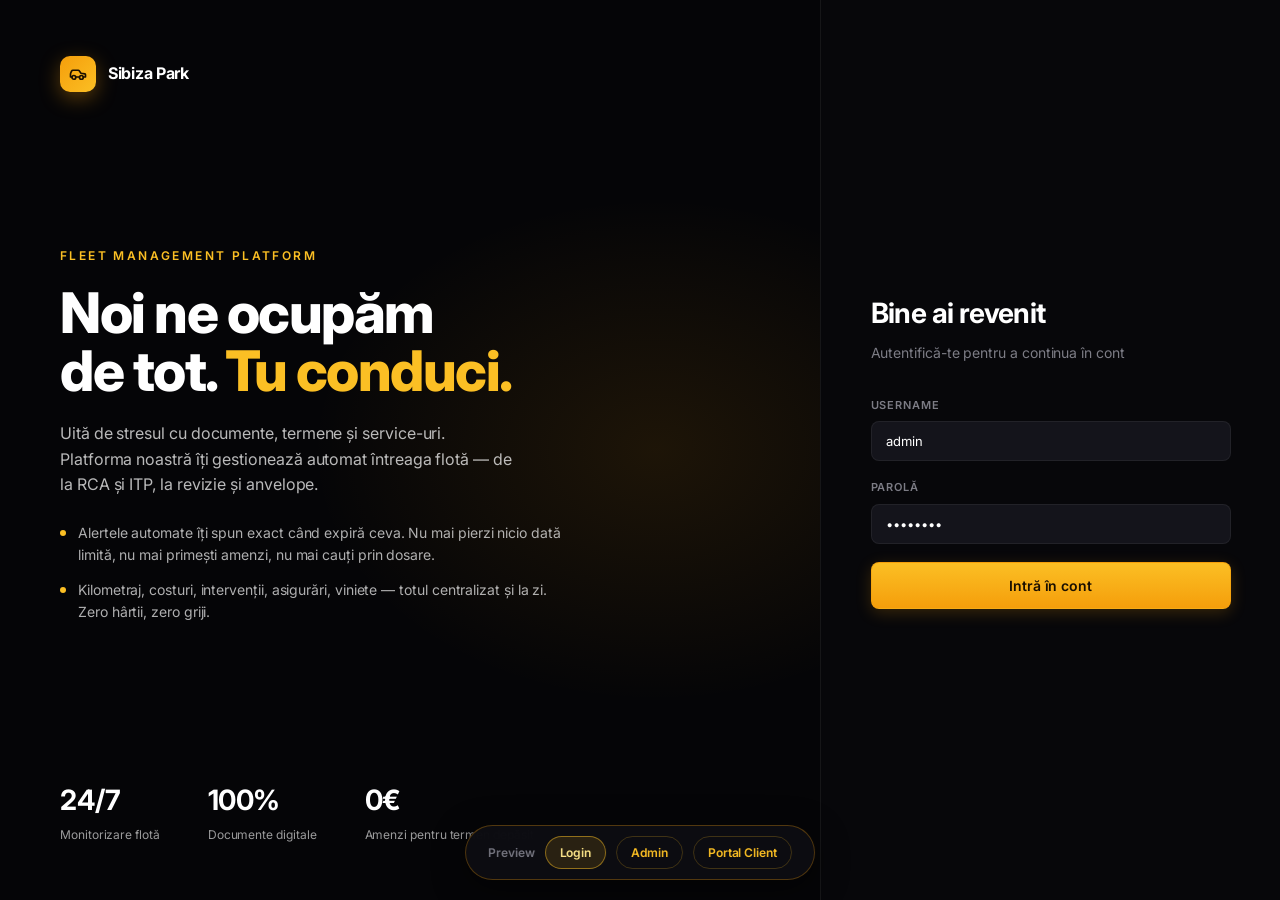
==== commit b21ca5ca: "design fixed Fix CSS path" ====
--- a/index.html
+++ b/index.html
@@ -4,7 +4,7 @@
 <meta charset="UTF-8"/>
 <meta name="viewport" content="width=device-width,initial-scale=1"/>
 <title>Sibiza Park – Design Preview</title>
-<link rel="stylesheet" href="assets/css/style.css?v=7"/>
+<link rel="stylesheet" href="style.css?v=7"/>
 <style>
   .demo-bar {
     position: fixed; bottom: 20px; left: 50%; transform: translateX(-50%);
--- a/style.css
+++ b/style.css
@@ -0,0 +1,1041 @@
+@import url('https://fonts.googleapis.com/css2?family=Inter:wght@300;400;500;600;700;800&display=swap');
+
+:root {
+  --bg:        #07070a;
+  --bg2:       #0d0d12;
+  --bg3:       #14141b;
+  --bg4:       #1c1c25;
+  --border:    rgba(255,255,255,0.06);
+  --border2:   rgba(255,255,255,0.12);
+  --border3:   rgba(255,255,255,0.18);
+  --text:      #e8e8ee;
+  --muted:     rgba(220,220,235,0.55);
+  --muted2:    rgba(220,220,235,0.32);
+  --accent:    #f59e0b;
+  --accent2:   #fbbf24;
+  --accent3:   #fde68a;
+  --accent-glow: rgba(245,158,11,0.22);
+  --cyan:      #22d3ee;
+  --green:     #34d399;
+  --orange:    #fb923c;
+  --red:       #ef4444;
+  --white:     #ffffff;
+  --sidebar-w: 240px;
+  --radius:    12px;
+  --radius-sm: 8px;
+  --radius-lg: 16px;
+  --shadow:    0 10px 40px rgba(0,0,0,0.55);
+  --shadow-sm: 0 2px 10px rgba(0,0,0,0.35);
+  --shadow-lg: 0 24px 80px rgba(0,0,0,0.65);
+  --transition: all .2s cubic-bezier(.4,0,.2,1);
+}
+
+*, *::before, *::after { box-sizing: border-box; margin: 0; padding: 0; }
+
+body {
+  font-family: 'Inter', -apple-system, BlinkMacSystemFont, sans-serif;
+  background: var(--bg);
+  color: var(--text);
+  font-size: 14px;
+  line-height: 1.6;
+  -webkit-font-smoothing: antialiased;
+  -moz-osx-font-smoothing: grayscale;
+  letter-spacing: -0.005em;
+}
+
+a { color: var(--accent2); text-decoration: none; transition: var(--transition); }
+a:hover { color: var(--white); }
+
+/* ─── SCROLLBAR ─── */
+::-webkit-scrollbar { width: 6px; height: 6px; }
+::-webkit-scrollbar-track { background: transparent; }
+::-webkit-scrollbar-thumb { background: rgba(255,255,255,0.08); border-radius: 99px; }
+::-webkit-scrollbar-thumb:hover { background: rgba(255,255,255,0.18); }
+
+/* ─── ICONS (inline SVG) ─── */
+.icon { width: 18px; height: 18px; stroke: currentColor; fill: none; stroke-width: 1.8; stroke-linecap: round; stroke-linejoin: round; flex-shrink: 0; }
+.icon-sm { width: 14px; height: 14px; }
+.icon-lg { width: 22px; height: 22px; }
+.icon-xl { width: 28px; height: 28px; }
+
+/* ─── LOGIN ─── */
+.login-body {
+  display: flex;
+  min-height: 100vh;
+  background: #050507;
+  overflow: hidden;
+  position: relative;
+}
+
+.login-hero {
+  flex: 1;
+  position: relative;
+  background-image:
+    linear-gradient(105deg, rgba(5,5,7,0.92) 0%, rgba(5,5,7,0.55) 45%, rgba(5,5,7,0.15) 100%),
+    url('https://images.unsplash.com/photo-1503376780353-7e6692767b70?auto=format&fit=crop&w=1920&q=80');
+  background-size: cover;
+  background-position: center;
+  display: flex;
+  flex-direction: column;
+  justify-content: space-between;
+  padding: 56px 60px;
+  min-height: 100vh;
+}
+
+.login-hero::after {
+  content: '';
+  position: absolute;
+  inset: 0;
+  background:
+    radial-gradient(ellipse 60% 40% at 80% 50%, rgba(245,158,11,0.10), transparent 70%);
+  pointer-events: none;
+}
+
+.login-hero-brand {
+  position: relative; z-index: 2;
+  display: flex; align-items: center; gap: 12px;
+  font-size: 16px; font-weight: 700; color: var(--white);
+  letter-spacing: -0.3px;
+}
+
+.login-hero-brand-mark {
+  width: 36px; height: 36px;
+  border-radius: 10px;
+  background: linear-gradient(135deg, var(--accent), var(--accent2));
+  display: flex; align-items: center; justify-content: center;
+  box-shadow: 0 6px 20px rgba(245,158,11,0.35);
+}
+
+.login-hero-text {
+  position: relative; z-index: 2;
+  max-width: 520px;
+}
+
+.login-hero-eyebrow {
+  font-size: 12px; font-weight: 600;
+  letter-spacing: .2em; text-transform: uppercase;
+  color: var(--accent2);
+  margin-bottom: 18px;
+}
+
+.login-hero-title {
+  font-size: clamp(34px, 4.4vw, 56px);
+  font-weight: 800;
+  line-height: 1.05;
+  letter-spacing: -1.5px;
+  color: var(--white);
+  margin-bottom: 20px;
+}
+
+.login-hero-title span { color: var(--accent2); }
+
+.login-hero-sub {
+  font-size: 16px;
+  color: rgba(255,255,255,0.72);
+  line-height: 1.6;
+  max-width: 460px;
+}
+
+.login-hero-bullets {
+  display: flex; flex-direction: column; gap: 12px;
+  margin-top: 24px;
+}
+
+.login-hero-bullet {
+  font-size: 14px;
+  color: rgba(255,255,255,0.68);
+  line-height: 1.6;
+  padding-left: 18px;
+  position: relative;
+}
+
+.login-hero-bullet::before {
+  content: '';
+  position: absolute; left: 0; top: 8px;
+  width: 6px; height: 6px;
+  border-radius: 50%;
+  background: var(--accent2);
+}
+
+.login-hero-stats {
+  position: relative; z-index: 2;
+  display: flex; gap: 48px;
+}
+
+.login-hero-stat-num { font-size: 28px; font-weight: 700; color: var(--white); letter-spacing: -0.5px; }
+.login-hero-stat-lbl { font-size: 12px; color: rgba(255,255,255,0.6); margin-top: 2px; }
+
+.login-panel {
+  width: 460px;
+  display: flex; align-items: center; justify-content: center;
+  background: var(--bg);
+  padding: 40px;
+  border-left: 1px solid var(--border);
+  position: relative;
+  z-index: 1;
+}
+
+.login-wrap { width: 100%; max-width: 360px; }
+
+.login-card { background: transparent; }
+
+.login-title {
+  font-size: 28px; font-weight: 700;
+  letter-spacing: -0.6px; color: var(--white);
+  margin-bottom: 6px;
+}
+.login-sub { color: var(--muted); margin-bottom: 32px; font-size: 14px; }
+
+@media (max-width: 880px) {
+  .login-body { flex-direction: column; }
+  .login-hero { min-height: 320px; padding: 32px; }
+  .login-panel { width: 100%; border-left: none; border-top: 1px solid var(--border); padding: 32px 24px; }
+}
+
+/* ─── APP LAYOUT ─── */
+.app-wrapper { display: flex; min-height: 100vh; }
+
+/* ─── SIDEBAR ─── */
+.sidebar {
+  width: var(--sidebar-w);
+  background: linear-gradient(180deg, var(--bg2) 0%, var(--bg) 100%);
+  border-right: 1px solid var(--border);
+  display: flex; flex-direction: column;
+  flex-shrink: 0;
+  position: fixed;
+  top: 0; left: 0; bottom: 0;
+  overflow-y: auto;
+  z-index: 100;
+}
+
+.sidebar-logo {
+  padding: 24px 20px 22px;
+  font-size: 15px; font-weight: 700;
+  display: flex; align-items: center; gap: 12px;
+  color: var(--white);
+  letter-spacing: -0.3px;
+  border-bottom: 1px solid var(--border);
+}
+
+.sidebar-logo-mark {
+  width: 30px; height: 30px;
+  border-radius: 8px;
+  background: linear-gradient(135deg, var(--accent), var(--accent2));
+  display: flex; align-items: center; justify-content: center;
+  box-shadow: 0 4px 14px rgba(245,158,11,0.3);
+  color: #1a0f00;
+}
+
+.sidebar-section {
+  font-size: 10px; text-transform: uppercase;
+  letter-spacing: .14em; color: var(--muted2);
+  padding: 22px 20px 8px;
+  font-weight: 600;
+}
+
+.sidebar a {
+  display: flex; align-items: center; gap: 12px;
+  padding: 9px 14px 9px 16px;
+  margin: 1px 10px;
+  border-radius: var(--radius-sm);
+  font-size: 13px; color: var(--muted);
+  transition: var(--transition);
+  text-decoration: none;
+  font-weight: 500;
+}
+
+.sidebar a:hover { color: var(--white); background: rgba(255,255,255,0.04); }
+.sidebar a.active {
+  color: var(--white);
+  background: linear-gradient(90deg, rgba(245,158,11,0.14), rgba(245,158,11,0.04));
+  box-shadow: inset 2px 0 0 var(--accent);
+}
+.sidebar a.active .icon { color: var(--accent2); }
+
+.sidebar-footer {
+  margin-top: auto;
+  padding: 16px 20px;
+  border-top: 1px solid var(--border);
+  display: flex; align-items: center; justify-content: space-between;
+  font-size: 12px; color: var(--muted);
+}
+
+.sidebar-footer-user {
+  display: flex; align-items: center; gap: 10px;
+  color: var(--text); font-weight: 500;
+}
+
+.sidebar-footer-avatar {
+  width: 28px; height: 28px;
+  border-radius: 50%;
+  background: linear-gradient(135deg, var(--bg4), var(--bg3));
+  border: 1px solid var(--border2);
+  display: flex; align-items: center; justify-content: center;
+  font-size: 11px; font-weight: 700; color: var(--accent2);
+  text-transform: uppercase;
+}
+
+.sidebar-footer a {
+  color: var(--muted); padding: 5px 9px;
+  border-radius: var(--radius-sm);
+  margin: 0; display: inline-flex; align-items: center;
+}
+.sidebar-footer a:hover { color: var(--red); background: rgba(239,68,68,0.1); }
+
+/* ─── MAIN CONTENT ─── */
+.main-content {
+  margin-left: var(--sidebar-w);
+  flex: 1;
+  padding: 40px 44px;
+  min-height: 100vh;
+  background: var(--bg);
+}
+.no-sidebar .main-content {
+  margin-left: auto;
+  margin-right: auto;
+  max-width: 960px;
+}
+
+/* ─── PAGE HEADER ─── */
+.page-header {
+  display: flex; align-items: center; justify-content: space-between;
+  margin-bottom: 32px;
+  gap: 20px;
+}
+
+.page-header h1 {
+  font-size: 26px; font-weight: 700; letter-spacing: -0.6px; color: var(--white);
+}
+
+/* ─── STATS GRID ─── */
+.stats-grid {
+  display: grid;
+  grid-template-columns: repeat(auto-fill, minmax(200px, 1fr));
+  gap: 14px;
+  margin-bottom: 32px;
+}
+
+.stat-card {
+  background: linear-gradient(180deg, var(--bg2), var(--bg2) 60%, rgba(20,20,27,0.6));
+  border: 1px solid var(--border);
+  border-radius: var(--radius);
+  padding: 22px 22px;
+  transition: var(--transition);
+  position: relative;
+  overflow: hidden;
+}
+
+.stat-card::before {
+  content: '';
+  position: absolute; inset: 0;
+  background: linear-gradient(135deg, rgba(245,158,11,0.05), transparent 55%);
+  pointer-events: none;
+}
+
+.stat-card:hover {
+  border-color: var(--border2);
+  transform: translateY(-2px);
+  box-shadow: var(--shadow-sm);
+}
+
+.stat-number {
+  font-size: 28px; font-weight: 700;
+  color: var(--white); letter-spacing: -0.8px;
+  line-height: 1.1;
+}
+
+.stat-label {
+  font-size: 11px; color: var(--muted);
+  text-transform: uppercase; letter-spacing: .1em;
+  margin-top: 8px; font-weight: 600;
+}
+
+/* ─── ALERTS ─── */
+.alerts-section { margin-bottom: 24px; display: flex; flex-direction: column; gap: 8px; }
+
+.alert {
+  display: flex; align-items: center; gap: 12px;
+  padding: 13px 18px; border-radius: var(--radius);
+  font-size: 13px; border: 1px solid transparent;
+  font-weight: 500;
+}
+
+.alert .icon { width: 18px; height: 18px; flex-shrink: 0; }
+
+.alert-danger  {
+  background: rgba(239,68,68,0.08);
+  border-color: rgba(239,68,68,0.22);
+  color: #fca5a5;
+}
+.alert-warning {
+  background: rgba(251,146,60,0.08);
+  border-color: rgba(251,146,60,0.22);
+  color: #fdba74;
+}
+.alert-success {
+  background: rgba(52,211,153,0.08);
+  border-color: rgba(52,211,153,0.22);
+  color: #6ee7b7;
+}
+.alert-info {
+  background: rgba(245,158,11,0.1);
+  border-color: rgba(245,158,11,0.22);
+  color: var(--accent2);
+}
+
+.alert-date { margin-left: auto; font-size: 11px; opacity: .7; white-space: nowrap; }
+
+/* ─── CARDS ─── */
+.card {
+  background: var(--bg2);
+  border: 1px solid var(--border);
+  border-radius: var(--radius);
+  overflow: hidden;
+  margin-bottom: 20px;
+  transition: var(--transition);
+}
+
+.card-header {
+  display: flex; align-items: center; justify-content: space-between;
+  padding: 18px 22px;
+  border-bottom: 1px solid var(--border);
+}
+
+.card-header h2 { font-size: 14px; font-weight: 600; color: var(--white); letter-spacing: -0.2px; }
+.card-body { padding: 22px; }
+
+/* ─── TABLE ─── */
+.table-wrap { overflow-x: auto; }
+
+.table { width: 100%; border-collapse: collapse; font-size: 13px; }
+
+.table thead th {
+  background: var(--bg3);
+  padding: 11px 18px;
+  text-align: left; font-size: 10px; font-weight: 700;
+  color: var(--muted); border-bottom: 1px solid var(--border);
+  text-transform: uppercase; letter-spacing: .1em;
+  white-space: nowrap;
+}
+
+.table tbody td {
+  padding: 13px 18px;
+  border-bottom: 1px solid rgba(255,255,255,0.04);
+  color: var(--text); vertical-align: middle;
+}
+
+.table tbody tr:last-child td { border-bottom: none; }
+.table tbody tr:hover td { background: rgba(255,255,255,0.02); }
+
+/* ─── BUTTONS ─── */
+.btn {
+  display: inline-flex; align-items: center; gap: 7px;
+  padding: 10px 18px; border-radius: var(--radius-sm);
+  font-size: 13px; font-weight: 600; cursor: pointer;
+  border: 1px solid transparent;
+  font-family: inherit; letter-spacing: -0.1px;
+  transition: var(--transition); text-decoration: none;
+  white-space: nowrap;
+}
+
+.btn:hover { text-decoration: none; }
+
+.btn-primary {
+  background: linear-gradient(180deg, var(--accent2), var(--accent));
+  color: #1a0f00;
+  border-color: rgba(245,158,11,0.6);
+  box-shadow: 0 4px 16px rgba(245,158,11,0.2);
+}
+.btn-primary:hover {
+  background: linear-gradient(180deg, var(--accent3), var(--accent2));
+  box-shadow: 0 6px 22px rgba(245,158,11,0.35);
+  color: #1a0f00;
+  transform: translateY(-1px);
+}
+
+.btn-secondary {
+  background: rgba(255,255,255,0.05);
+  color: var(--text);
+  border-color: var(--border2);
+}
+.btn-secondary:hover { background: rgba(255,255,255,0.09); color: var(--white); border-color: var(--border3); }
+
+.btn-danger {
+  background: rgba(239,68,68,0.1);
+  color: #fca5a5;
+  border-color: rgba(239,68,68,0.25);
+}
+.btn-danger:hover { background: rgba(239,68,68,0.18); color: #fecaca; }
+
+.btn-block   { width: 100%; justify-content: center; padding: 13px; }
+.btn-sm      { padding: 6px 13px; font-size: 11.5px; }
+.btn-lg      { padding: 14px 24px; font-size: 14px; }
+
+/* ─── FORMS ─── */
+.form-group { margin-bottom: 18px; }
+
+.form-group label {
+  display: block; font-size: 11px; font-weight: 600;
+  color: var(--muted); margin-bottom: 7px;
+  text-transform: uppercase; letter-spacing: .08em;
+}
+
+.form-control {
+  width: 100%; padding: 11px 14px;
+  background: var(--bg3);
+  border: 1px solid var(--border);
+  border-radius: var(--radius-sm);
+  color: var(--white); font-size: 13px;
+  font-family: inherit;
+  transition: var(--transition);
+  outline: none;
+}
+
+.form-control:focus {
+  border-color: var(--accent);
+  background: var(--bg4);
+  box-shadow: 0 0 0 3px var(--accent-glow);
+}
+
+.form-control::placeholder { color: var(--muted2); }
+.form-control option { background: var(--bg3); color: var(--white); }
+
+.form-row {
+  display: grid; grid-template-columns: 1fr 1fr;
+  gap: 16px;
+}
+.form-row-3 { grid-template-columns: 1fr 1fr 1fr; }
+
+.form-actions {
+  display: flex; gap: 10px; justify-content: flex-end;
+  margin-top: 24px; padding-top: 18px;
+  border-top: 1px solid var(--border);
+}
+
+/* ─── BADGES ─── */
+.badge {
+  display: inline-flex; align-items: center;
+  font-size: 10px; font-weight: 700;
+  padding: 3px 10px; border-radius: 99px;
+  text-transform: uppercase; letter-spacing: .06em;
+  border: 1px solid transparent;
+}
+
+.badge-revizie    { background: rgba(34,211,238,0.1); color: var(--cyan); border-color: rgba(34,211,238,0.22); }
+.badge-reparatie  { background: rgba(251,146,60,0.1); color: var(--orange); border-color: rgba(251,146,60,0.22); }
+.badge-accident   { background: rgba(239,68,68,0.1); color: #fca5a5; border-color: rgba(239,68,68,0.22); }
+.badge-vopsitorie { background: rgba(167,139,250,0.1); color: #c4b5fd; border-color: rgba(167,139,250,0.22); }
+.badge-altele     { background: rgba(255,255,255,0.06); color: var(--muted); border-color: var(--border); }
+.badge-RCA        { background: rgba(245,158,11,0.12); color: var(--accent2); border-color: rgba(245,158,11,0.25); }
+.badge-CASCO      { background: rgba(34,211,238,0.1); color: var(--cyan); border-color: rgba(34,211,238,0.22); }
+.badge-admin      { background: rgba(239,68,68,0.1); color: #fca5a5; border-color: rgba(239,68,68,0.22); }
+.badge-analyst    { background: rgba(34,211,238,0.1); color: var(--cyan); border-color: rgba(34,211,238,0.22); }
+.badge-client     { background: rgba(52,211,153,0.1); color: var(--green); border-color: rgba(52,211,153,0.22); }
+.badge-activ      { background: rgba(52,211,153,0.1); color: var(--green); border-color: rgba(52,211,153,0.22); }
+.badge-inactiv    { background: rgba(255,255,255,0.05); color: var(--muted); border-color: var(--border); }
+
+/* ─── UTILITIES ─── */
+.text-muted  { color: var(--muted); font-size: 12px; }
+.text-center { text-align: center; }
+.text-right  { text-align: right; }
+.text-blue   { color: var(--accent2); }
+.text-danger { color: #fca5a5; }
+.text-green  { color: var(--green); }
+.mb-0 { margin-bottom: 0; }
+.mt-16 { margin-top: 16px; }
+.flex { display: flex; align-items: center; gap: 10px; }
+
+/* ─── EMPTY STATE ─── */
+.empty-state {
+  text-align: center; padding: 60px 24px;
+  color: var(--muted);
+}
+.empty-state .empty-icon {
+  width: 56px; height: 56px;
+  border-radius: 50%;
+  background: var(--bg3);
+  border: 1px solid var(--border);
+  display: inline-flex; align-items: center; justify-content: center;
+  margin-bottom: 16px;
+  color: var(--muted2);
+}
+.empty-state .empty-icon .icon { width: 26px; height: 26px; }
+.empty-state p { font-size: 14px; }
+
+/* ─── PORTAL CLIENT ─── */
+.portal-nav {
+  background: rgba(13,13,18,0.85);
+  border-bottom: 1px solid var(--border);
+  padding: 0 40px;
+  height: 64px;
+  display: flex; align-items: center; justify-content: space-between;
+  position: sticky; top: 0; z-index: 100;
+  backdrop-filter: blur(14px);
+}
+
+.portal-nav-logo {
+  display: flex; align-items: center; gap: 12px;
+  font-size: 15px; font-weight: 700; color: var(--white); letter-spacing: -0.3px;
+}
+.portal-nav-user { display: flex; align-items: center; font-size: 13px; color: var(--muted); gap: 12px; }
+
+.portal-wrap { max-width: 1000px; margin: 0 auto; padding: 40px 28px; }
+
+.portal-car-card {
+  background: var(--bg2);
+  border: 1px solid var(--border);
+  border-radius: var(--radius);
+  overflow: hidden;
+  margin-bottom: 22px;
+  transition: var(--transition);
+}
+
+.portal-car-card:hover { border-color: var(--border2); }
+
+.portal-car-img {
+  width: 100%; height: 220px;
+  object-fit: cover; display: block;
+}
+.portal-car-img-placeholder {
+  width: 100%; height: 140px;
+  display: flex; align-items: center; justify-content: center;
+  background: linear-gradient(135deg, var(--bg3), var(--bg2));
+  border-bottom: 1px solid var(--border);
+  color: var(--muted2);
+}
+.portal-car-img-placeholder .icon { width: 48px; height: 48px; }
+
+.portal-car-header {
+  display: flex; align-items: center; justify-content: space-between;
+  padding: 22px 24px;
+  border-bottom: 1px solid var(--border);
+  background: linear-gradient(135deg, rgba(245,158,11,0.06), transparent 70%);
+}
+
+.portal-car-plate {
+  font-size: 22px; font-weight: 800; color: var(--white);
+  letter-spacing: 2.5px;
+}
+.portal-car-name  { font-size: 13px; color: var(--muted); margin-top: 4px; }
+
+.portal-docs {
+  display: grid; grid-template-columns: repeat(3, 1fr);
+}
+
+.portal-doc {
+  display: flex; align-items: center; gap: 14px;
+  padding: 20px 22px;
+  border-right: 1px solid var(--border);
+  border-bottom: 1px solid var(--border);
+  transition: var(--transition);
+}
+
+.portal-doc:last-child { border-right: none; }
+.portal-doc:hover { background: rgba(255,255,255,0.02); }
+
+.portal-doc-icon {
+  width: 38px; height: 38px;
+  border-radius: 10px;
+  background: var(--bg3);
+  border: 1px solid var(--border);
+  display: flex; align-items: center; justify-content: center;
+  flex-shrink: 0; color: var(--muted);
+}
+.portal-doc-name { font-size: 13px; font-weight: 600; color: var(--white); }
+.portal-doc-date { font-size: 12px; margin-top: 3px; color: var(--muted); }
+
+.doc-ok .portal-doc-icon { color: var(--green); background: rgba(52,211,153,0.08); border-color: rgba(52,211,153,0.2); }
+.doc-soon { background: rgba(251,146,60,0.04); }
+.doc-soon .portal-doc-icon { color: var(--orange); background: rgba(251,146,60,0.1); border-color: rgba(251,146,60,0.2); }
+.doc-soon .portal-doc-date { color: var(--orange); }
+.doc-expired { background: rgba(239,68,68,0.05); }
+.doc-expired .portal-doc-icon { color: #fca5a5; background: rgba(239,68,68,0.1); border-color: rgba(239,68,68,0.22); }
+.doc-expired .portal-doc-name { color: #fca5a5; }
+.doc-expired .portal-doc-date { color: #fca5a5; opacity: .85; }
+
+.portal-service-row {
+  display: flex; align-items: center; gap: 20px;
+  padding: 16px 24px;
+  font-size: 13px; color: var(--muted);
+}
+
+.portal-service-row strong { color: var(--white); }
+.portal-service-row .btn { margin-left: auto; }
+
+/* ─── NOTIFICATIONS ─── */
+.notif-wrap {
+  position: relative;
+}
+
+.notif-btn {
+  position: relative;
+  background: var(--bg2);
+  border: 1px solid var(--border2);
+  border-radius: var(--radius-sm);
+  padding: 8px 12px;
+  cursor: pointer;
+  color: var(--text);
+  display: flex; align-items: center; gap: 6px;
+  transition: var(--transition);
+}
+.notif-btn:hover { background: var(--bg3); border-color: var(--accent); color: var(--accent2); }
+.notif-btn .icon { width: 18px; height: 18px; }
+
+.notif-badge {
+  position: absolute;
+  top: -6px; right: -6px;
+  background: var(--red);
+  color: #fff;
+  font-size: 10px; font-weight: 700;
+  min-width: 18px; height: 18px;
+  border-radius: 99px;
+  display: flex; align-items: center; justify-content: center;
+  padding: 0 5px;
+  border: 2px solid var(--bg);
+  font-family: inherit;
+}
+
+.notif-dropdown {
+  position: absolute;
+  top: calc(100% + 10px);
+  right: 0;
+  width: 360px;
+  background: var(--bg2);
+  border: 1px solid var(--border2);
+  border-radius: var(--radius);
+  box-shadow: var(--shadow);
+  z-index: 200;
+  overflow: hidden;
+  opacity: 0;
+  transform: translateY(-8px);
+  pointer-events: none;
+  transition: opacity .2s ease, transform .2s ease;
+}
+
+.notif-wrap.open .notif-dropdown {
+  opacity: 1;
+  transform: translateY(0);
+  pointer-events: all;
+}
+
+.notif-header {
+  display: flex; align-items: center; justify-content: space-between;
+  padding: 14px 18px 12px;
+  border-bottom: 1px solid var(--border);
+  font-size: 13px; font-weight: 600; color: var(--white);
+}
+
+.notif-count {
+  background: rgba(239,68,68,0.15);
+  color: #fca5a5;
+  font-size: 11px; font-weight: 700;
+  padding: 2px 9px; border-radius: 99px;
+}
+
+.notif-list {
+  max-height: 380px;
+  overflow-y: auto;
+}
+
+.notif-item {
+  display: flex; align-items: flex-start; gap: 12px;
+  padding: 13px 18px;
+  border-bottom: 1px solid rgba(255,255,255,0.04);
+  transition: var(--transition);
+}
+.notif-item:last-child { border-bottom: none; }
+.notif-item:hover { background: rgba(255,255,255,0.02); }
+
+.notif-icon {
+  width: 32px; height: 32px;
+  border-radius: 8px;
+  background: var(--bg3);
+  display: flex; align-items: center; justify-content: center;
+  flex-shrink: 0;
+  color: var(--muted);
+}
+.notif-icon .icon { width: 16px; height: 16px; }
+.notif-danger .notif-icon { color: #fca5a5; background: rgba(239,68,68,0.1); }
+.notif-warning .notif-icon { color: var(--orange); background: rgba(251,146,60,0.1); }
+
+.notif-body { flex: 1; min-width: 0; }
+.notif-msg  { font-size: 13px; color: var(--text); line-height: 1.45; }
+.notif-date { font-size: 11px; color: var(--muted); margin-top: 3px; }
+
+.notif-status {
+  font-size: 10px; font-weight: 700;
+  padding: 2px 8px; border-radius: 99px;
+  white-space: nowrap; align-self: center;
+  text-transform: uppercase; letter-spacing: .06em;
+}
+
+.notif-danger .notif-status {
+  background: rgba(239,68,68,0.12);
+  color: #fca5a5;
+  border: 1px solid rgba(239,68,68,0.22);
+}
+.notif-warning .notif-status {
+  background: rgba(251,146,60,0.12);
+  color: var(--orange);
+  border: 1px solid rgba(251,146,60,0.22);
+}
+
+/* ─── PHOTO UPLOAD ─── */
+.upload-zone {
+  border: 2px dashed var(--border2);
+  border-radius: var(--radius);
+  cursor: pointer;
+  overflow: hidden;
+  transition: var(--transition);
+  min-height: 170px;
+  display: flex; align-items: center; justify-content: center;
+}
+.upload-zone:hover { border-color: var(--accent); background: rgba(245,158,11,0.04); }
+
+.upload-placeholder {
+  text-align: center; padding: 28px;
+  color: var(--muted); font-size: 13px;
+  pointer-events: none;
+}
+.upload-placeholder .icon { width: 32px; height: 32px; margin-bottom: 10px; color: var(--muted2); }
+
+.upload-preview { width: 100%; }
+.upload-preview img {
+  width: 100%; max-height: 300px;
+  object-fit: cover; display: block;
+}
+
+.car-photo {
+  width: 100%; max-height: 340px;
+  object-fit: cover;
+  border-radius: var(--radius);
+  border: 1px solid var(--border);
+}
+
+/* ─── SUPPORT BUTTONS ─── */
+.support-buttons {
+  display: grid;
+  grid-template-columns: repeat(auto-fill, minmax(230px, 1fr));
+  gap: 14px;
+  margin-top: 24px;
+}
+
+.support-btn {
+  display: flex; align-items: center; gap: 16px;
+  background: var(--bg2);
+  border: 1px solid var(--border);
+  border-radius: var(--radius);
+  padding: 20px 22px;
+  text-decoration: none;
+  transition: var(--transition);
+  color: var(--text);
+  position: relative;
+  overflow: hidden;
+}
+.support-btn::before {
+  content: '';
+  position: absolute; inset: 0;
+  background: linear-gradient(135deg, rgba(245,158,11,0.06), transparent 60%);
+  opacity: 0; transition: var(--transition);
+}
+.support-btn:hover {
+  border-color: var(--accent);
+  color: var(--white);
+  transform: translateY(-2px);
+  box-shadow: var(--shadow-sm);
+}
+.support-btn:hover::before { opacity: 1; }
+.support-btn:hover .support-btn-icon { color: var(--accent2); background: rgba(245,158,11,0.1); border-color: rgba(245,158,11,0.3); }
+
+.support-btn-icon {
+  width: 44px; height: 44px;
+  border-radius: 12px;
+  background: var(--bg3);
+  border: 1px solid var(--border);
+  display: flex; align-items: center; justify-content: center;
+  color: var(--muted); flex-shrink: 0;
+  transition: var(--transition);
+  position: relative; z-index: 1;
+}
+.support-btn-icon .icon { width: 22px; height: 22px; }
+.support-btn-label { font-size: 14px; font-weight: 600; color: var(--white); position: relative; z-index: 1; }
+.support-btn-desc  { font-size: 12px; color: var(--muted); margin-top: 3px; position: relative; z-index: 1; }
+
+/* ─── TICKET FILTERS ─── */
+.ticket-filters {
+  display: flex; gap: 8px; margin-bottom: 24px; flex-wrap: wrap;
+}
+.ticket-filter-btn {
+  display: inline-flex; align-items: center; gap: 8px;
+  padding: 8px 16px; border-radius: var(--radius-sm);
+  font-size: 12px; font-weight: 600;
+  background: var(--bg2); border: 1px solid var(--border);
+  color: var(--muted); cursor: pointer; text-decoration: none;
+  transition: var(--transition);
+}
+.ticket-filter-btn:hover { color: var(--white); border-color: var(--border2); }
+.ticket-filter-btn.active { color: var(--white); border-color: var(--accent); background: rgba(245,158,11,0.12); }
+.tf-nou.active    { border-color: var(--red);    background: rgba(239,68,68,0.1); color: #fca5a5; }
+.tf-lucru.active  { border-color: var(--orange); background: rgba(251,146,60,0.1); color: var(--orange); }
+.tf-rezolvat.active { border-color: var(--green); background: rgba(52,211,153,0.1); color: var(--green); }
+.tf-count {
+  background: rgba(255,255,255,0.08); border-radius: 99px;
+  font-size: 10px; padding: 1px 7px; font-weight: 700;
+}
+
+/* ─── TICKET MESSAGES ─── */
+.ticket-msg {
+  border-radius: var(--radius);
+  border: 1px solid var(--border);
+  margin-bottom: 14px;
+  overflow: hidden;
+  background: var(--bg2);
+}
+.ticket-msg-admin { background: rgba(245,158,11,0.06); border-color: rgba(245,158,11,0.2); }
+
+.ticket-msg-header {
+  display: flex; align-items: center; justify-content: space-between;
+  padding: 12px 18px;
+  border-bottom: 1px solid var(--border);
+  font-size: 12px;
+}
+.ticket-msg-author { font-weight: 600; color: var(--white); display:flex; align-items:center; gap:8px; }
+.ticket-msg-time   { color: var(--muted); }
+.ticket-msg-subject { font-size: 14px; font-weight: 600; color: var(--white); padding: 14px 18px 4px; }
+.ticket-msg-body   { padding: 8px 18px 16px; font-size: 13px; line-height: 1.65; color: var(--text); }
+
+/* ─── TICKET TYPE CARDS ─── */
+.ticket-type-grid {
+  display: grid; grid-template-columns: repeat(auto-fill, minmax(210px, 1fr));
+  gap: 12px; margin-bottom: 24px;
+}
+.ticket-type-card {
+  display: flex; flex-direction: column; align-items: center; text-align: center;
+  gap: 10px; padding: 24px 18px;
+  background: var(--bg2); border: 2px solid var(--border);
+  border-radius: var(--radius); cursor: pointer;
+  transition: var(--transition);
+}
+.ticket-type-card:hover { border-color: var(--border2); transform: translateY(-1px); }
+.ticket-type-card.active { border-color: var(--accent); background: rgba(245,158,11,0.08); }
+.ticket-type-icon {
+  width: 48px; height: 48px;
+  border-radius: 12px;
+  background: var(--bg3);
+  border: 1px solid var(--border);
+  display: flex; align-items: center; justify-content: center;
+  color: var(--muted);
+}
+.ticket-type-card.active .ticket-type-icon { color: var(--accent2); background: rgba(245,158,11,0.12); border-color: rgba(245,158,11,0.3); }
+.ticket-type-label { font-size: 13px; font-weight: 600; color: var(--white); }
+.ticket-type-desc  { font-size: 11.5px; color: var(--muted); line-height: 1.5; }
+
+/* ─── STAR RATING INPUT ─── */
+.star-rating { display: flex; gap: 6px; margin: 8px 0 4px; }
+.star-rating .star {
+  font-size: 34px; cursor: pointer;
+  color: var(--muted2); transition: color .12s;
+  line-height: 1; user-select: none;
+}
+.star-rating .star.on  { color: var(--accent2); }
+.star-rating .star.hover { color: var(--accent3); }
+
+/* ─── REVIEWS ─── */
+.reviews-summary {
+  display: flex; align-items: center; gap: 24px;
+  background: var(--bg2); border: 1px solid var(--border);
+  border-radius: var(--radius); padding: 26px 30px; margin-bottom: 28px;
+  position: relative; overflow: hidden;
+}
+.reviews-summary::before {
+  content: ''; position: absolute; inset: 0;
+  background: linear-gradient(135deg, rgba(245,158,11,0.08), transparent 60%);
+  pointer-events: none;
+}
+.reviews-avg { font-size: 60px; font-weight: 800; color: var(--white); line-height: 1; letter-spacing: -2px; position: relative; }
+.reviews-stars-big { font-size: 28px; letter-spacing: 4px; margin-bottom: 6px; position: relative; }
+.review-card {
+  background: var(--bg2); border: 1px solid var(--border);
+  border-radius: var(--radius); padding: 22px 26px; margin-bottom: 14px;
+  transition: var(--transition);
+}
+.review-card:hover { border-color: var(--border2); }
+.review-card-header { display: flex; align-items: flex-start; justify-content: space-between; margin-bottom: 12px; }
+.review-stars { font-size: 18px; letter-spacing: 2px; margin-top: 4px; }
+.review-card-meta { font-size: 12px; color: var(--muted); text-align: right; }
+.review-card-subject { font-weight: 600; color: var(--white); margin-bottom: 6px; font-size: 14px; }
+.review-card-body { color: var(--text); line-height: 1.65; font-size: 13px; }
+
+/* ─── TOPBAR DIVIDER ─── */
+.topbar-divider {
+  height: 1px; background: var(--border); margin: 4px 0;
+}
+
+/* ─── SITE FOOTER ─── */
+.site-footer {
+  background: var(--bg2);
+  border-top: 1px solid var(--border);
+  padding: 32px 48px 22px;
+  margin-top: auto;
+}
+.site-footer-links {
+  display: flex; flex-wrap: wrap; gap: 6px 22px;
+  margin-bottom: 18px;
+}
+.site-footer-links a {
+  font-size: 12px; color: var(--muted);
+  text-decoration: none; transition: var(--transition);
+  cursor: pointer;
+}
+.site-footer-links a:hover { color: var(--white); }
+.site-footer-divider { height: 1px; background: var(--border); margin-bottom: 18px; }
+.site-footer-bottom {
+  display: flex; align-items: center; gap: 16px; flex-wrap: wrap;
+}
+.site-footer-select {
+  background: var(--bg3); border: 1px solid var(--border);
+  color: var(--text); font-size: 12px; font-family: inherit;
+  padding: 7px 28px 7px 11px; border-radius: var(--radius-sm);
+  cursor: pointer; appearance: none; -webkit-appearance: none;
+  background-image: url("data:image/svg+xml,%3Csvg xmlns='http://www.w3.org/2000/svg' width='10' height='6' viewBox='0 0 10 6'%3E%3Cpath d='M1 1l4 4 4-4' stroke='%23888' stroke-width='1.5' fill='none' stroke-linecap='round'/%3E%3C/svg%3E");
+  background-repeat: no-repeat; background-position: right 10px center;
+  transition: var(--transition);
+}
+.site-footer-select:hover { border-color: var(--border2); }
+.site-footer-select-wrap { display: flex; flex-direction: column; gap: 4px; }
+.site-footer-select-label { font-size: 11px; color: var(--muted); font-weight: 600; letter-spacing: .3px; }
+.site-footer-copy { margin-left: auto; font-size: 11px; color: var(--muted2); }
+
+/* ─── MODAL ─── */
+.modal-overlay {
+  position: fixed; inset: 0;
+  background: rgba(0,0,0,0.75); backdrop-filter: blur(6px);
+  display: flex; align-items: center; justify-content: center;
+  z-index: 1000; opacity: 0; pointer-events: none;
+  transition: opacity .22s;
+}
+.modal-overlay.open { opacity: 1; pointer-events: all; }
+.modal-box {
+  background: var(--bg2); border: 1px solid var(--border2);
+  border-radius: var(--radius-lg); width: 100%; max-width: 580px;
+  max-height: 80vh; overflow: hidden;
+  display: flex; flex-direction: column;
+  box-shadow: var(--shadow-lg);
+  transform: translateY(14px); transition: transform .22s;
+}
+.modal-overlay.open .modal-box { transform: translateY(0); }
+.modal-header {
+  display: flex; align-items: center; justify-content: space-between;
+  padding: 20px 26px; border-bottom: 1px solid var(--border);
+}
+.modal-title { font-size: 15px; font-weight: 700; color: var(--white); }
+.modal-close {
+  background: none; border: none; color: var(--muted); cursor: pointer;
+  font-size: 22px; line-height: 1; padding: 4px 8px;
+  border-radius: var(--radius-sm); transition: var(--transition);
+}
+.modal-close:hover { color: var(--white); background: rgba(255,255,255,0.06); }
+.modal-body {
+  padding: 24px 26px; overflow-y: auto;
+  font-size: 13px; color: var(--text); line-height: 1.75;
+}
